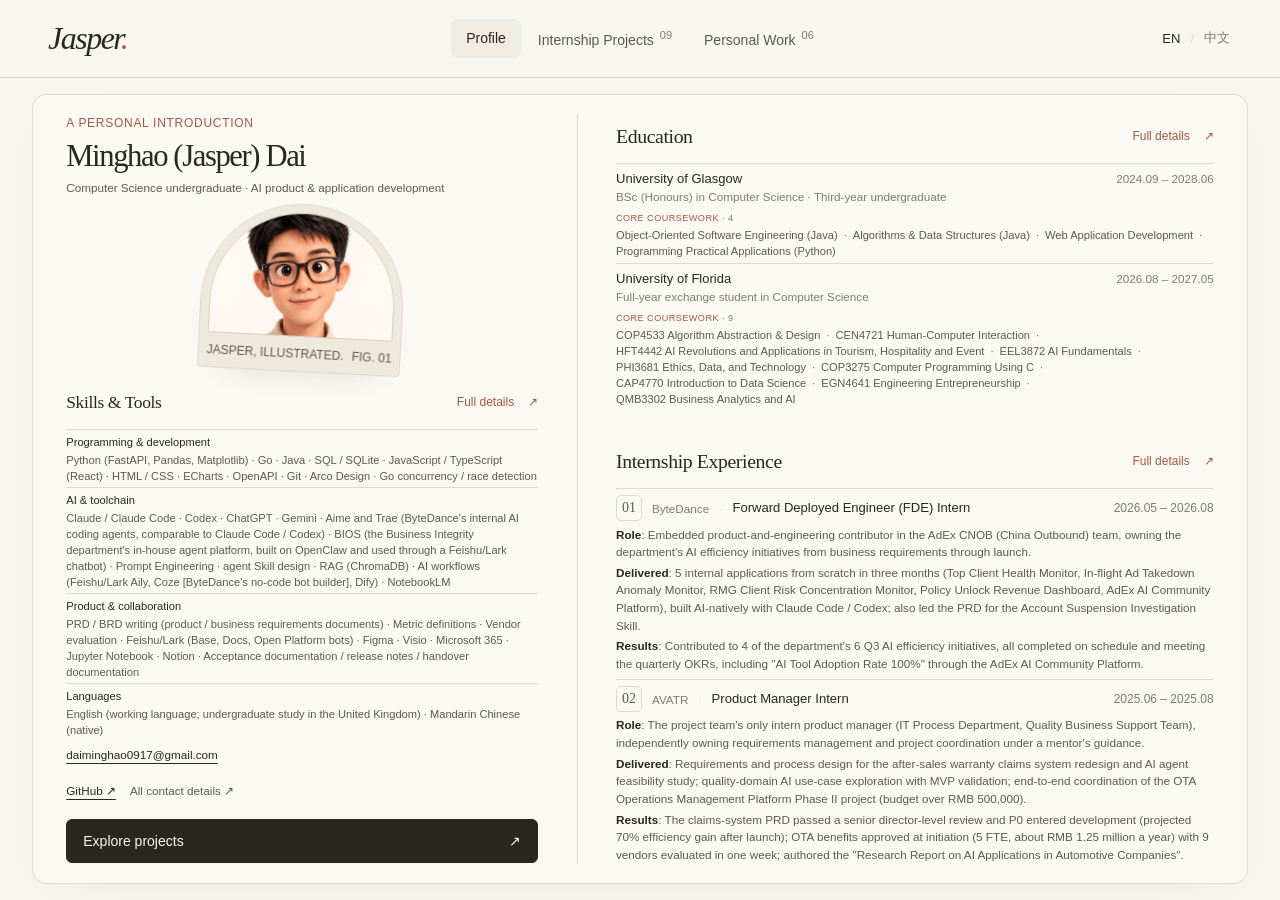
==== resume/index.html @ a8f91931 "Publish bilingual portfolio site at /resume/ and redirect the root to it - resume/: static site buil" ====
<!doctype html>
<html lang="en" data-language="en">
<head>
  <meta charset="utf-8">
  <meta name="viewport" content="width=device-width, initial-scale=1">
  <meta name="description" content="Minghao (Jasper) Dai — Computer Science undergraduate, AI product and application development. Bilingual portfolio with internship projects and personal work.">
  <meta name="color-scheme" content="light">
  <title>Minghao (Jasper) Dai — Portfolio</title>
  <link rel="stylesheet" href="ui-demo/styles.css">
  <link rel="stylesheet" href="ui-demo/profile.css">
  <link rel="stylesheet" href="ui-demo/content.css">
  <script src="ui-demo/content-data.js" defer></script>
  <script src="ui-demo/app.js" defer></script>
</head>
<body data-page="profile" data-assets="assets/">
  <noscript><p class="script-note">Enable JavaScript for navigation and language switching. All résumé text is included below. / 请启用 JavaScript 使用导航和语言切换，简历正文已包含在页面中。</p></noscript>
  <a class="skip-link" href="#main" data-i18n="skip">Skip to content</a>
  <header class="site-header">
    <div class="header-inner">
      <a class="wordmark" href="#profile" aria-label="Portfolio home" data-i18n-aria="home">Jasper<span aria-hidden="true">.</span></a>
      <nav class="page-tabs" role="tablist" aria-label="Portfolio pages" data-i18n-aria="navigation">
        <span class="tab-indicator" aria-hidden="true"></span>
        <button type="button" id="tab-profile" class="page-tab" role="tab" aria-controls="page-profile" aria-selected="true" tabindex="0" data-tab="profile"><span data-i18n="profile">Profile</span></button>
        <button type="button" id="tab-internships" class="page-tab" role="tab" aria-controls="page-internships" aria-selected="false" tabindex="-1" data-tab="internships"><span data-i18n="internships">Internship Projects</span><span class="tab-count">09</span></button>
        <button type="button" id="tab-work" class="page-tab" role="tab" aria-controls="page-work" aria-selected="false" tabindex="-1" data-tab="work"><span data-i18n="work">Personal Work</span><span class="tab-count">06</span></button>
      </nav>
      <div class="language-switch" role="group" aria-label="Language / 语言"><button type="button" data-language="en" aria-pressed="true" lang="en">EN</button><span aria-hidden="true">/</span><button type="button" data-language="zh" aria-pressed="false" lang="zh-CN">中文</button></div>
    </div>
    <div class="reading-progress" aria-hidden="true"><span></span></div>
  </header>
  <main id="main" class="main-shell" tabindex="-1">
    <section class="page-panel" id="page-profile" role="tabpanel" aria-labelledby="tab-profile">
      <div class="profile-card">
        <aside class="profile-identity"><div class="identity-copy"><p class="eyebrow"><span class="" data-content-language="en" lang="en" >A personal introduction</span><span class="" data-content-language="zh" lang="zh-CN" >关于我的一些事</span></p><h1 class="identity-name" data-content-language="en" lang="en" data-source-field="meta.name">Minghao (Jasper) Dai</h1><h1 class="identity-name" data-content-language="zh" lang="zh-CN" data-source-field="meta.name">代明昊</h1><p class="identity-headline" data-content-language="en" lang="en" data-source-field="meta.headline">Computer Science undergraduate · AI product &amp; application development</p><p class="identity-headline" data-content-language="zh" lang="zh-CN" data-source-field="meta.headline">计算机科学本科生 · AI 产品与应用开发</p></div><div class="portrait-composition" aria-label="Jasper portrait"><div class="portrait-mat" data-tilt>
      <div class="portrait-aperture"><img class="portrait-photo" src="assets/portrait/jasper-selected.jpg" width="900" height="1124" alt="Jasper — 3D illustrated portrait with black glasses and a beige shirt" fetchpriority="high"></div>
      <div class="portrait-caption"><span class="" data-content-language="en" lang="en" >Jasper, illustrated.</span><span class="" data-content-language="zh" lang="zh-CN" >Jasper 的另一面。</span><span>FIG. 01</span></div></div></div>
          <section class="resume-section identity-skills" id="skills">
            <div class="section-heading"><div><h2 data-i18n="skills">Skills & Tools</h2></div><button type="button" class="text-link detail-link" data-profile-detail="skills"><span data-i18n="fullDetails">Full details</span> ↗</button></div>
            <div class="skills-grid" id="skills-slots"><div class="skill-category"><h3 class="" data-content-language="en" lang="en" >Programming &amp; development</h3><h3 class="" data-content-language="zh" lang="zh-CN" >编程与开发</h3><p class="skill-excerpt" data-content-language="en" lang="en" >Python (FastAPI, Pandas, Matplotlib) · Go · Java · SQL / SQLite · JavaScript / TypeScript (React) · HTML / CSS · ECharts · OpenAPI · Git · Arco Design · Go concurrency / race detection</p><p class="skill-excerpt" data-content-language="zh" lang="zh-CN" >Python（FastAPI, Pandas, Matplotlib）· Go · Java · SQL / SQLite · JavaScript / TypeScript（React）· HTML / CSS · ECharts · OpenAPI · Git · Arco Design · Go 并发 / race 检测</p></div><div class="skill-category"><h3 class="" data-content-language="en" lang="en" >AI &amp; toolchain</h3><h3 class="" data-content-language="zh" lang="zh-CN" >AI 与工具链</h3><p class="skill-excerpt" data-content-language="en" lang="en" >Claude / Claude Code · Codex · ChatGPT · Gemini · Aime and Trae (ByteDance&#x27;s internal AI coding agents, comparable to Claude Code / Codex) · BIOS (the Business Integrity department&#x27;s in-house agent platform, built on OpenClaw and used through a Feishu/Lark chatbot) · Prompt Engineering · agent Skill design · RAG (ChromaDB) · AI workflows (Feishu/Lark Aily, Coze [ByteDance&#x27;s no-code bot builder], Dify) · NotebookLM</p><p class="skill-excerpt" data-content-language="zh" lang="zh-CN" >Claude / Claude Code · Codex · ChatGPT · Gemini · Aime / Trae（字节内部 AI 编码 Agent，类似 Claude Code / Codex）· BIOS（商业安全部门基于 OpenClaw 自研的 Agent 平台，通过飞书机器人交互）· Prompt Engineering · Agent Skill 设计 · RAG（ChromaDB）· AI 工作流（飞书 Aily / Coze / Dify）· NotebookLM</p></div><div class="skill-category"><h3 class="" data-content-language="en" lang="en" >Product &amp; collaboration</h3><h3 class="" data-content-language="zh" lang="zh-CN" >产品与协作</h3><p class="skill-excerpt" data-content-language="en" lang="en" >PRD / BRD writing (product / business requirements documents) · Metric definitions · Vendor evaluation · Feishu/Lark (Base, Docs, Open Platform bots) · Figma · Visio · Microsoft 365 · Jupyter Notebook · Notion · Acceptance documentation / release notes / handover documentation</p><p class="skill-excerpt" data-content-language="zh" lang="zh-CN" >PRD / BRD 撰写 · 数据口径定义 · 供应商评审 · 飞书（多维表格 / 云文档 / 开放平台 Bot）· Figma · Visio · Microsoft 365 · Jupyter Notebook · Notion · 验收文档 / 发布说明 / 交接文档</p></div><div class="skill-category"><h3 class="" data-content-language="en" lang="en" >Languages</h3><h3 class="" data-content-language="zh" lang="zh-CN" >语言</h3><p class="skill-excerpt" data-content-language="en" lang="en" >English (working language; undergraduate study in the United Kingdom) · Mandarin Chinese (native)</p><p class="skill-excerpt" data-content-language="zh" lang="zh-CN" >英语（工作语言，英国本科在读）· 普通话（母语）</p></div></div>
          </section>
          <div class="identity-details"><div class="contact-links"><a href="mailto:daiminghao0917@gmail.com">daiminghao0917@gmail.com</a><a href="https://github.com/Ddddd917" target="_blank" rel="noopener noreferrer">GitHub ↗</a><button type="button" class="text-link" data-profile-detail="contact"><span class="" data-content-language="en" lang="en" >All contact details ↗</span><span class="" data-content-language="zh" lang="zh-CN" >完整联系方式 ↗</span></button></div><div class="identity-actions"><button type="button" class="button primary" data-go="internships"><span data-i18n="explore">Explore projects</span><span aria-hidden="true">↗</span></button></div></div></aside>
        <div class="profile-records">
      <section class="resume-section" id="education">
        <div class="section-heading"><div><h2 data-i18n="education">Education</h2></div><button type="button" class="text-link detail-link" data-profile-detail="education"><span data-i18n="fullDetails">Full details</span> ↗</button></div>
        <div class="education-grid" id="education-slots"><article class="education-card"><div class="edu-head"><h3 class="slot-title" data-content-language="en" lang="en" data-source-field="sections.0.entries.0.head.0">University of Glasgow</h3><h3 class="slot-title" data-content-language="zh" lang="zh-CN" data-source-field="sections.0.entries.0.head.0">格拉斯哥大学 University of Glasgow</h3><p class="slot-meta" data-content-language="en" lang="en" data-source-field="sections.0.entries.0.head.1">2024.09 – 2028.06</p><p class="slot-meta" data-content-language="zh" lang="zh-CN" data-source-field="sections.0.entries.0.head.1">2024.09 – 2028.06</p></div><p class="slot-subtitle" data-content-language="en" lang="en" data-source-field="sections.0.entries.0.desc.0">BSc (Honours) in Computer Science · Third-year undergraduate</p><p class="slot-subtitle" data-content-language="zh" lang="zh-CN" data-source-field="sections.0.entries.0.desc.0">计算机科学 · 荣誉理学学士（大三在读）</p><p class="course-inline"><span class="course-label"><span class="" data-content-language="en" lang="en" >Core coursework</span><span class="" data-content-language="zh" lang="zh-CN" >主要课程</span><span class="course-count">4</span></span><span class="course" data-content-language="en" lang="en" >Object-Oriented Software Engineering (Java)</span><span class="course" data-content-language="zh" lang="zh-CN" >Object-Oriented Software Engineering (Java)</span><span class="course-sep" aria-hidden="true">·</span><span class="course" data-content-language="en" lang="en" >Algorithms &amp; Data Structures (Java)</span><span class="course" data-content-language="zh" lang="zh-CN" >Algorithms &amp; Data Structures (Java)</span><span class="course-sep" aria-hidden="true">·</span><span class="course" data-content-language="en" lang="en" >Web Application Development</span><span class="course" data-content-language="zh" lang="zh-CN" >Web Application Development</span><span class="course-sep" aria-hidden="true">·</span><span class="course" data-content-language="en" lang="en" >Programming Practical Applications (Python)</span><span class="course" data-content-language="zh" lang="zh-CN" >Programming Practical Applications (Python)</span></p></article><article class="education-card"><div class="edu-head"><h3 class="slot-title" data-content-language="en" lang="en" data-source-field="sections.0.entries.1.head.0">University of Florida</h3><h3 class="slot-title" data-content-language="zh" lang="zh-CN" data-source-field="sections.0.entries.1.head.0">佛罗里达大学 University of Florida</h3><p class="slot-meta" data-content-language="en" lang="en" data-source-field="sections.0.entries.1.head.1">2026.08 – 2027.05</p><p class="slot-meta" data-content-language="zh" lang="zh-CN" data-source-field="sections.0.entries.1.head.1">2026.08 – 2027.05</p></div><p class="slot-subtitle" data-content-language="en" lang="en" data-source-field="sections.0.entries.1.desc.0">Full-year exchange student in Computer Science</p><p class="slot-subtitle" data-content-language="zh" lang="zh-CN" data-source-field="sections.0.entries.1.desc.0">完整学年交换学生（计算机科学）</p><p class="course-inline"><span class="course-label"><span class="" data-content-language="en" lang="en" >Core coursework</span><span class="" data-content-language="zh" lang="zh-CN" >主要课程</span><span class="course-count">9</span></span><span class="course" data-content-language="en" lang="en" >COP4533 Algorithm Abstraction &amp; Design</span><span class="course" data-content-language="zh" lang="zh-CN" >COP4533 Algorithm Abstraction &amp; Design</span><span class="course-sep" aria-hidden="true">·</span><span class="course" data-content-language="en" lang="en" >CEN4721 Human-Computer Interaction</span><span class="course" data-content-language="zh" lang="zh-CN" >CEN4721 Human-Computer Interaction</span><span class="course-sep" aria-hidden="true">·</span><span class="course" data-content-language="en" lang="en" >HFT4442 AI Revolutions and Applications in Tourism, Hospitality and Event</span><span class="course" data-content-language="zh" lang="zh-CN" >HFT4442 AI Revolutions and Applications in Tourism, Hospitality and Event</span><span class="course-sep" aria-hidden="true">·</span><span class="course" data-content-language="en" lang="en" >EEL3872 AI Fundamentals</span><span class="course" data-content-language="zh" lang="zh-CN" >EEL3872 AI Fundamentals</span><span class="course-sep" aria-hidden="true">·</span><span class="course" data-content-language="en" lang="en" >PHI3681 Ethics, Data, and Technology</span><span class="course" data-content-language="zh" lang="zh-CN" >PHI3681 Ethics, Data, and Technology</span><span class="course-sep" aria-hidden="true">·</span><span class="course" data-content-language="en" lang="en" >COP3275 Computer Programming Using C</span><span class="course" data-content-language="zh" lang="zh-CN" >COP3275 Computer Programming Using C</span><span class="course-sep" aria-hidden="true">·</span><span class="course" data-content-language="en" lang="en" >CAP4770 Introduction to Data Science</span><span class="course" data-content-language="zh" lang="zh-CN" >CAP4770 Introduction to Data Science</span><span class="course-sep" aria-hidden="true">·</span><span class="course" data-content-language="en" lang="en" >EGN4641 Engineering Entrepreneurship</span><span class="course" data-content-language="zh" lang="zh-CN" >EGN4641 Engineering Entrepreneurship</span><span class="course-sep" aria-hidden="true">·</span><span class="course" data-content-language="en" lang="en" >QMB3302 Business Analytics and AI</span><span class="course" data-content-language="zh" lang="zh-CN" >QMB3302 Business Analytics and AI</span></p></article></div>
      </section>
      <section class="resume-section" id="experience">
        <div class="section-heading"><div><h2 data-i18n="experience">Internship Experience</h2></div><button type="button" class="text-link detail-link" data-profile-detail="experience"><span data-i18n="fullDetails">Full details</span> ↗</button></div>
        <div class="experience-list" id="experience-slots"><article class="experience-row"><div class="exp-head"><div class="exp-title"><span class="org-mark">01</span><span class="exp-org"><span class="" data-content-language="en" lang="en" >ByteDance</span><span class="" data-content-language="zh" lang="zh-CN" >字节跳动</span></span><h3 class="slot-title" data-content-language="en" lang="en" data-source-field="sections.2.entries.0.title">Forward Deployed Engineer (FDE) Intern</h3><h3 class="slot-title" data-content-language="zh" lang="zh-CN" data-source-field="sections.2.entries.0.title">前线部署工程师（FDE）实习生</h3></div><p class="date-slot" data-content-language="en" lang="en" data-source-field="sections.2.entries.0.head.1">2026.05 – 2026.08</p><p class="date-slot" data-content-language="zh" lang="zh-CN" data-source-field="sections.2.entries.0.head.1">2026.05 – 2026.08</p></div><ul class="brief-list"><li class="" data-content-language="en" lang="en" data-brief-field="entries.0.bullets.0"><strong>Role</strong>: Embedded product-and-engineering contributor in the AdEx CNOB (China Outbound) team, owning the department&#x27;s AI efficiency initiatives from business requirements through launch.</li><li class="" data-content-language="zh" lang="zh-CN" data-brief-field="entries.0.bullets.0"><strong>定位</strong>：驻 AdEx CNOB（中国出海）团队的「最懂业务的产研」，负责部门 AI 提效专项建设，从业务需求到上线全程自己完成。</li><li class="" data-content-language="en" lang="en" data-brief-field="entries.0.bullets.1"><strong>Delivered</strong>: 5 internal applications from scratch in three months (Top Client Health Monitor, In-flight Ad Takedown Anomaly Monitor, RMG Client Risk Concentration Monitor, Policy Unlock Revenue Dashboard, AdEx AI Community Platform), built AI-natively with Claude Code / Codex; also led the PRD for the Account Suspension Investigation Skill.</li><li class="" data-content-language="zh" lang="zh-CN" data-brief-field="entries.0.bullets.1"><strong>交付</strong>：三个月内从 0 到 1 交付 5 个内部应用（超头部客户健康度监控、投中下线异常监控、RMG 客户风险浓度监控、政策解锁收益看板、AdEx AI 社区平台），用 Claude Code / Codex 以 AI Native 方式开发；另主导账户封禁排查 Skill 的产品定义与 PRD。</li><li class="" data-content-language="en" lang="en" data-brief-field="entries.0.bullets.2"><strong>Results</strong>: Contributed to 4 of the department&#x27;s 6 Q3 AI efficiency initiatives, all completed on schedule and meeting the quarterly OKRs, including &quot;AI Tool Adoption Rate 100%&quot; through the AdEx AI Community Platform.</li><li class="" data-content-language="zh" lang="zh-CN" data-brief-field="entries.0.bullets.2"><strong>成果</strong>：参与部门 Q3 六个 AI 提效专项中的 4 个，全部按计划完成并达成季度 OKR；「AI 工具 Adoption Rate 100%」通过 AdEx AI 社区平台达成。</li></ul></article><article class="experience-row"><div class="exp-head"><div class="exp-title"><span class="org-mark">02</span><span class="exp-org"><span class="" data-content-language="en" lang="en" >AVATR</span><span class="" data-content-language="zh" lang="zh-CN" >阿维塔</span></span><h3 class="slot-title" data-content-language="en" lang="en" data-source-field="sections.2.entries.1.title">Product Manager Intern</h3><h3 class="slot-title" data-content-language="zh" lang="zh-CN" data-source-field="sections.2.entries.1.title">产品经理实习生</h3></div><p class="date-slot" data-content-language="en" lang="en" data-source-field="sections.2.entries.1.head.1">2025.06 – 2025.08</p><p class="date-slot" data-content-language="zh" lang="zh-CN" data-source-field="sections.2.entries.1.head.1">2025.06 – 2025.08</p></div><ul class="brief-list"><li class="" data-content-language="en" lang="en" data-brief-field="entries.1.bullets.0"><strong>Role</strong>: The project team&#x27;s only intern product manager (IT Process Department, Quality Business Support Team), independently owning requirements management and project coordination under a mentor&#x27;s guidance.</li><li class="" data-content-language="zh" lang="zh-CN" data-brief-field="entries.1.bullets.0"><strong>定位</strong>：IT 流程部质量业务支持团队、项目组唯一实习生产品经理，在带教老师指导下独立承担需求管理与项目统筹。</li><li class="" data-content-language="en" lang="en" data-brief-field="entries.1.bullets.1"><strong>Delivered</strong>: Requirements and process design for the after-sales warranty claims system redesign and AI agent feasibility study; quality-domain AI use-case exploration with MVP validation; end-to-end coordination of the OTA Operations Management Platform Phase II project (budget over RMB 500,000).</li><li class="" data-content-language="zh" lang="zh-CN" data-brief-field="entries.1.bullets.1"><strong>交付</strong>：主导售后三包索赔系统重构与 AI 智能体预研的需求与流程设计；探索质量域 AI 落地场景并做 MVP 验证；独立统筹预算超 50 万元的 OTA 运营管理平台二期项目。</li><li class="" data-content-language="en" lang="en" data-brief-field="entries.1.bullets.2"><strong>Results</strong>: The claims-system PRD passed a senior director-level review and P0 entered development (projected 70% efficiency gain after launch); OTA benefits approved at initiation (5 FTE, about RMB 1.25 million a year) with 9 vendors evaluated in one week; authored the &quot;Research Report on AI Applications in Automotive Companies&quot;.</li><li class="" data-content-language="zh" lang="zh-CN" data-brief-field="entries.1.bullets.2"><strong>成果</strong>：索赔系统 PRD 通过高级总监级评审、P0 进入开发（上线后预计提升 70% 人效）；OTA 立项收益获批（每年节省 5 人力，约 125 万元），一周内完成 9 家供应商评审；独立完成《车企 AI 应用现状调研报告》。</li></ul></article></div>
      </section>
        </div>
      </div>
    </section>
    <section class="page-panel" id="page-internships" role="tabpanel" aria-labelledby="tab-internships" hidden>
      <div class="page-intro"><div><p class="eyebrow"><span class="index-number">02</span><span class="eyebrow-line" aria-hidden="true"></span><span data-i18n="internshipEyebrow">From context to delivery</span></p><h1 class="page-title" data-content-language="en" lang="en" data-source-field="sections.2.title">Internship Experience</h1><h1 class="page-title" data-content-language="zh" lang="zh-CN" data-source-field="sections.2.title">实习经历</h1></div><button type="button" class="button secondary expand-all" data-scope="internships" aria-expanded="false"><span data-i18n="expandAll">Expand all</span><span aria-hidden="true">+</span></button></div>
      <div id="internship-slots"><section class="project-group"><div class="group-header"><h2 class="" data-content-language="en" lang="en" data-source-field="sections.2.entries.0.head.0">ByteDance</h2><h2 class="" data-content-language="zh" lang="zh-CN" data-source-field="sections.2.entries.0.head.0">字节跳动 ByteDance</h2><span>6 <span class="" data-content-language="en" lang="en" >projects</span><span class="" data-content-language="zh" lang="zh-CN" >个项目</span></span></div><details class="company-context" data-accordion data-scope="company"><summary><span class="" data-content-language="en" lang="en" >Role, responsibilities &amp; overall impact</span><span class="" data-content-language="zh" lang="zh-CN" >实习角色、职责与整体成果</span><span class="expand-glyph" aria-hidden="true"></span></summary><div class="company-context-body accordion-body"><p class="source-meta" data-content-language="en" lang="en" data-source-field="sections.2.entries.0.head.1">2026.05 – 2026.08</p><p class="source-meta" data-content-language="zh" lang="zh-CN" data-source-field="sections.2.entries.0.head.1">2026.05 – 2026.08</p><p class="source-meta" data-content-language="en" lang="en" data-source-field="sections.2.entries.0.head.2">Beijing</p><p class="source-meta" data-content-language="zh" lang="zh-CN" data-source-field="sections.2.entries.0.head.2">北京</p><p class="source-description" data-content-language="en" lang="en" data-source-field="sections.2.entries.0.desc.0">Monetization Product &amp; Technology · Business Integrity department · Advertiser Experience (AdEx) · CNOB (China Outbound) team</p><p class="source-description" data-content-language="zh" lang="zh-CN" data-source-field="sections.2.entries.0.desc.0">商业化产品与技术 · 商业安全（Business Integrity）· 广告主体验（AdEx）· CNOB（中国出海）团队</p><p class="source-role" data-content-language="en" lang="en" data-source-field="sections.2.entries.0.title">Forward Deployed Engineer (FDE) Intern</p><p class="source-role" data-content-language="zh" lang="zh-CN" data-source-field="sections.2.entries.0.title">前线部署工程师（FDE）实习生</p><p class="source-description" data-content-language="en" lang="en" data-source-field="sections.2.entries.0.tagline">An embedded product-and-engineering role delivering internal AI applications end to end through AI-native development</p><p class="source-description" data-content-language="zh" lang="zh-CN" data-source-field="sections.2.entries.0.tagline">驻业务团队的产品 + 研发角色，以 AI Native 方式端到端交付内部 AI 应用</p><ul class="source-list"><li class="" data-content-language="en" lang="en" data-source-field="sections.2.entries.0.bullets.0"><strong>Context &amp; role</strong>: The AdEx CNOB team helps Chinese advertisers operating internationally resolve ad review, appeal, policy, and account compliance issues. AI requests had to queue through a BRD → review → product-and-engineering scheduling → development process, with engineering capacity as the bottleneck. Served as the team&#x27;s product-and-engineering contributor with deep knowledge of AdEx operations, owning the department&#x27;s AI efficiency initiatives end to end, from business requirements through launch.</li><li class="" data-content-language="zh" lang="zh-CN" data-source-field="sections.2.entries.0.bullets.0"><strong>背景与定位</strong>：AdEx CNOB 团队帮助中国出海广告主解决广告审核、申诉、政策与账户合规问题。团队的 AI 需求需经「BRD → 评审 → 产研排期 → 开发」链路排队，产研资源是瓶颈；因此以「最懂 AdEx 业务的产研」为定位，负责部门 AI 提效专项建设，从业务需求到上线全部自己完成。</li><li class="" data-content-language="en" lang="en" data-source-field="sections.2.entries.0.bullets.1"><strong>Responsibilities</strong>: Delivered 5 internal applications from scratch within three months—the Top Client Health Monitor, In-flight Ad Takedown Anomaly Monitor, RMG Client Risk Concentration Monitor, Policy Unlock Revenue Dashboard, and AdEx AI Community Platform—and deployed them on the company&#x27;s internal AI application hosting platform. Also led product definition and the PRD for 1 additional project, the Account Suspension Investigation Skill (a packaged agent workflow on BIOS for investigating mistaken account suspensions). Used an AI-native development approach: owned requirements gathering, metric definitions, architecture design, code review, and technical acceptance; used Claude Code / Codex for implementation; and ran business acceptance testing and weekly progress reporting.</li><li class="" data-content-language="zh" lang="zh-CN" data-source-field="sections.2.entries.0.bullets.1"><strong>工作内容</strong>：三个月内从 0 到 1 交付 5 个内部应用（超头部客户健康度监控、投中下线异常监控、RMG 客户风险浓度监控、政策解锁收益看板、AdEx AI 社区平台）并部署到公司内部 AI 应用托管平台；另主导 1 个项目的产品定义与 PRD（账户封禁排查 Agent Skill）。采用 AI Native 开发：负责需求收集、数据口径定义、架构设计、代码评审与验收，用 Claude Code / Codex 完成开发，并承担业务验收与周会汇报。</li><li class="" data-content-language="en" lang="en" data-source-field="sections.2.entries.0.bullets.2"><strong>Results</strong>: AdEx had 6 AI efficiency initiatives in Q3: top-client monitoring, policy unlocking, mistaken account suspensions, erroneous ad-creative enforcement, TAP, and animated-comic risk control. Contributed to 4 of them: top-client monitoring, policy unlocking, mistaken account suspensions, and animated-comic risk control. All initiatives were completed on schedule within the quarter and met the quarterly OKRs; the AdEx AI Community Platform supported achievement of the “AI Tool Adoption Rate 100%” target.</li><li class="" data-content-language="zh" lang="zh-CN" data-source-field="sections.2.entries.0.bullets.2"><strong>成果</strong>：AdEx 部门 Q3 共设 6 个 AI 提效专项（超头客监控、政策解锁、账户误封禁、广告素材误伤、TAP、漫剧风险控制），参与其中 4 个（超头客、政策解锁、账户误封禁、漫剧风险控制）；季度内所有专项按计划完成并达成季度 OKR，其中「AI 工具 Adoption Rate 100%」目标通过 AdEx AI 社区平台达成。</li></ul></div></details><details class="project-accordion" data-accordion data-scope="internships" id="project-1"><summary class="project-summary"><span class="project-number">01</span><div><h3 class="" data-content-language="en" lang="en" data-source-field="sections.2.entries.0.blocks.0.head.0">Top Client Health Monitor · Dashboard &amp; Web Workbench</h3><h3 class="" data-content-language="zh" lang="zh-CN" data-source-field="sections.2.entries.0.blocks.0.head.0">超头部客户健康度监控 · 数据看板 + Web 工作台</h3><p class="project-role" data-content-language="en" lang="en" data-source-field="sections.2.entries.0.blocks.0.head.1">Product Manager &amp; Developer</p><p class="project-role" data-content-language="zh" lang="zh-CN" data-source-field="sections.2.entries.0.blocks.0.head.1">产品经理 &amp; 开发</p><p class="source-summary" data-content-language="en" lang="en" data-source-field="sections.2.entries.0.blocks.0.summary.0">Built health monitoring for CNOB&#x27;s 39 top outbound advertisers, evolving from V1.0 “BI-tool alerts + automated daily reports” into a standalone V2.0 application with a client-group owner workbench. After two iterations and multiple refinements, it served 11 AdEx CNOB client-group owners, ran stably for 70+ consecutive days through the end of the internship, identified 3,000+ anomaly records, and was showcased within the department as an outstanding AI efficiency case.</p><p class="source-summary" data-content-language="zh" lang="zh-CN" data-source-field="sections.2.entries.0.blocks.0.summary.0">为 CNOB 39 家头部出海广告主建立健康度监控：从「BI 告警 + 自动日报」的 V1.0 到带集团 owner 工作台的独立应用 V2.0，经两次迭代与多次优化，被 AdEx CNOB 11 位集团 owner 使用，离职前连续稳定运行 70+ 天，识别 3,000+ 条异常记录，被作为 AI 提效优秀案例在部门内展示。</p></div><span class="expand-glyph" aria-hidden="true"></span></summary><div class="accordion-body"><div class="accordion-inner"><div class="case-layout"><div class="case-copy"><ul class="source-list"><li class="" data-content-language="en" lang="en" data-source-field="sections.2.entries.0.blocks.0.bullets.0"><strong>Project background</strong>: The health of CNOB&#x27;s 39 top outbound advertisers was measured through six metric groups, including approval rate, erroneous content rejection, erroneous account enforcement, review turnaround time, and in-flight ad takedowns. The metrics were scattered across business-intelligence (BI) dashboards; anomalies relied on manual observation, with no alerts or follow-through process. Group owners often learned about problems only after a client complaint. The goal was to detect anomalies promptly so owners could intervene proactively.</li><li class="" data-content-language="zh" lang="zh-CN" data-source-field="sections.2.entries.0.blocks.0.bullets.0"><strong>项目背景</strong>：CNOB 39 家头部出海广告主的健康度由审核通过率、内容误拒、账户误处罚、审核时长、投中下线等六组指标构成，此前散落在 BI 看板里，异常靠人盯，没有告警、也没有处理闭环，集团 owner 往往在客户投诉后才知道出了问题。目标是让 owner 第一时间发现异常并主动介入。</li><li class="" data-content-language="en" lang="en" data-source-field="sections.2.entries.0.blocks.0.bullets.1"><strong>V1.0 (BI alerts + automated daily reports)</strong>: Maintained a client-information and threshold mapping table and used the BI tool&#x27;s built-in anomaly notifications for threshold-based alerts. An Agent scheduled task also read the internal BI platform daily using the threshold table, wrote over-threshold records to an anomaly log, and generated a static HTML daily report with a health dashboard showing the latest daily values, historical data, and trends. The limitations were that alerts and reports used separately maintained data, and the report was view-only. Also wrote a monitoring setup guide and a shared threshold worksheet for team reuse.</li><li class="" data-content-language="zh" lang="zh-CN" data-source-field="sections.2.entries.0.blocks.0.bullets.1"><strong>V1.0（BI 告警 + 自动日报）</strong>：维护一张客户信息与阈值匹配表，用 BI 工具内置的异常推送实现阈值告警；同时用 Agent 定时任务每日按阈值表读取内部 BI 平台数据，超阈值即写入异常记录底表，并据此生成静态 HTML 日报，内置「健康度驾驶舱」，可看当日最新值、历史数据与变化趋势。局限是告警与日报的数据分开维护，日报只能看、不能操作。另编写监控搭建指南与阈值协作表供团队复用。</li><li class="" data-content-language="en" lang="en" data-source-field="sections.2.entries.0.blocks.0.bullets.2"><strong>V2.0 (from dashboard to workbench)</strong>: About a month after launch, new problems emerged: client-side violations distorted overall health data, manual exclusions left no record of the work, and groups needed to update Account IDs and thresholds. Expanded the solution into a standalone application with alerts and reports driven by one anomaly log. Retained the dashboard and added an owner workbench for tagging anomalies in each owner&#x27;s groups: client-side issue; erroneous model enforcement requiring coordination with the model team; or an unsuitable threshold, such as high ad volume triggering a rejection-count threshold while the rejection rate remained normal. Owners could also submit threshold and account changes in the platform, effective as soon as an administrator approved them in Feishu.</li><li class="" data-content-language="zh" lang="zh-CN" data-source-field="sections.2.entries.0.blocks.0.bullets.2"><strong>V2.0（从看板到工作台）</strong>：上线约一个月后发现新的问题：客户自身违规导致的健康度下降会干扰整体数据，人工剔除又留不下工作痕迹；各集团的 Account ID 与阈值也有变更需求。于是增补开发为独立应用，告警与日报统一由同一异常记录底表驱动：保留驾驶舱，新增集团 owner 工作台，对自己负责集团的异常记录打标（客户自身问题 / 模型误伤，需联动模型团队 / 阈值设置不合理，如投放量大导致拒审量超阈但拒审率正常），并可在平台提交阈值与账户变更申请，管理员在飞书点击同意即生效。</li><li class="" data-content-language="en" lang="en" data-source-field="sections.2.entries.0.blocks.0.bullets.3"><strong>Engineering &amp; architecture</strong>: V1.0 was not a standalone application: apart from a single table-scanning script, everything was assembled from existing platform capabilities—Feishu tables for thresholds and client information, the BI tool&#x27;s built-in notifications for Feishu alerts, and a scheduled task on the internal agent platform that ran the script, fetched data, wrote anomaly records to the log, and generated the static HTML daily report.<br>V2.0 became a standalone full-stack application implemented entirely through Vibe Coding: a Python FastAPI backend with 5,000+ lines of business logic, a React frontend, and SQLite. A data-access library with no external dependencies called the BI query API directly, replacing the assistant-layer scheduled task. The initial deployment used one hosted instance; data compliance requirements led to a multi-instance architecture with centralized data, in which only the administrator instance performed scans and notifications while other instances shared anomaly records. Daily scheduled scans took approximately 75–90 minutes. The application served 11 AdEx CNOB client-group owners. Approval-rate calculations were compared value by value against a 1,249-row ground-truth dataset, with zero differences.</li><li class="" data-content-language="zh" lang="zh-CN" data-source-field="sections.2.entries.0.blocks.0.bullets.3"><strong>工程与架构</strong>：V1.0 未做应用，只写了一段扫表代码，其余全部用平台现成能力拼装：飞书表格维护阈值和客户信息，BI 工具内置异常推送做飞书告警，Agent 助理层定时任务运行扫表脚本取数、将异常记录写入数据底表并生成静态 HTML 日报。<br>V2.0 升级为独立全栈应用，全程 Vibe Coding 实现：Python FastAPI 后端（5,000+ 行业务逻辑）+ React 前端 + SQLite，无外部依赖的取数库直接调用 BI 平台查询接口，取代助理层定时任务；初版为托管平台单实例，因数据合规要求改为数据中心化的多实例，扫表与推送只在管理员实例运行，其他实例仅共享异常记录数据；每日定时扫描约 75–90 分钟，AdEx CNOB 11 位客户集团 owner 使用；审核通过率口径与 1,249 行真值集逐值对拍，零差异。</li><li class="" data-content-language="en" lang="en" data-source-field="sections.2.entries.0.blocks.0.bullets.4"><strong>Results</strong>: The two versions ran stably for 70+ days, with parallel-run validation during the transition. Backfilling all top-client data from the start of 2026 identified 3,000+ anomaly records, with 1,000+ additional records identified since launch. Group owners learned about client issues promptly and proactively coordinated with clients and sales to resolve them, substantially improving the advertising experience for top advertisers. Although scoped to CNOB clients, the project was showcased within the Business Integrity department as an outstanding AI efficiency case, shared as a best-practice example by the internal AI application hosting platform&#x27;s development team, and used as a reference for the Global AdEx team.</li><li class="" data-content-language="zh" lang="zh-CN" data-source-field="sections.2.entries.0.blocks.0.bullets.4"><strong>成果</strong>：两个版本稳定运行 70+ 天，版本切换期间双跑验证；上线后回溯 2026 年以来全部头部客户数据，识别 3,000+ 条异常记录，上线以来新增识别 1,000+ 条；集团 owner 第一时间获知客户问题并主动介入，协同客户与销售解决，显著改善头部广告主的投放体验。项目虽以 CNOB 客户为范围，但被作为 AI 提效优秀案例在商业安全部门内部展示，被内部 AI 应用托管平台的开发团队作为优秀实践案例分享，并作为范本供 Global AdEx 团队参考借鉴。</li></ul></div><aside class="case-aside"><p class="slot-meta"><span class="" data-content-language="en" lang="en" >TOOLS &amp; APPROACH</span><span class="" data-content-language="zh" lang="zh-CN" >工具与方法</span></p><p class="source-stack" data-content-language="en" lang="en" data-source-field="sections.2.entries.0.blocks.0.head.2">Python FastAPI · React · SQLite · Feishu (Lark) bot · Internal business-intelligence (BI) platform query API</p><p class="source-stack" data-content-language="zh" lang="zh-CN" data-source-field="sections.2.entries.0.blocks.0.head.2">Python FastAPI · React · SQLite · 飞书机器人 · 内部 BI（商业智能）平台查询接口</p></aside></div></div></div></details><details class="project-accordion" data-accordion data-scope="internships" id="project-2"><summary class="project-summary"><span class="project-number">02</span><div><h3 class="" data-content-language="en" lang="en" data-source-field="sections.2.entries.0.blocks.1.head.0">In-flight Ad Takedown Anomaly Monitor</h3><h3 class="" data-content-language="zh" lang="zh-CN" data-source-field="sections.2.entries.0.blocks.1.head.0">投中下线异常监控系统</h3><p class="project-role" data-content-language="en" lang="en" data-source-field="sections.2.entries.0.blocks.1.head.1">Product Manager &amp; Developer</p><p class="project-role" data-content-language="zh" lang="zh-CN" data-source-field="sections.2.entries.0.blocks.1.head.1">产品经理 &amp; 开发</p><p class="source-summary" data-content-language="en" lang="en" data-source-field="sections.2.entries.0.blocks.1.summary.0">Built real-time in-flight ad takedown alerts for 831 clients / 2,548 accounts. Initiated urgently in late July after an ad-delivery issue with a client in one industry, the platform went live in two days by reusing the Top Client Health Monitor&#x27;s probe logic. A 5-minute probe cadence supported timely detection, while a modular configuration across three dimensions let group owners manage thresholds and recipients on their own. By the end of the internship, it had run stably for 30 days, sent approximately 20 alerts daily, covered 11 sub-industries, and was highly commended by the department head.</p><p class="source-summary" data-content-language="zh" lang="zh-CN" data-source-field="sections.2.entries.0.blocks.1.summary.0">为 831 个客户 / 2,548 个账户建立广告投中下线的实时告警：7 月底因某行业客户的投放问题紧急立项，复用超头部客户健康度监控的探针逻辑两天内上线，5 分钟探针保证时效，三维度模块化配置让集团 owner 自主管理阈值与接收人；离职前稳定运行 30 天，每日推送约 20 条告警，覆盖 11 个子行业，获部门 leader 高度认可。</p></div><span class="expand-glyph" aria-hidden="true"></span></summary><div class="accordion-body"><div class="accordion-inner"><div class="case-layout"><div class="case-copy"><ul class="source-list"><li class="" data-content-language="en" lang="en" data-source-field="sections.2.entries.0.blocks.1.bullets.0"><strong>Project background</strong>: A high-priority client issue in a particular industry in late July highlighted the poor experience caused by ads being taken down during active delivery. The business needed real-time alerts. Reused the Top Client Health Monitor&#x27;s probe-and-scan logic to build and launch the platform in two days. To meet timeliness requirements, increased probe frequency from every 30 minutes to every 5 minutes. Coverage included 831 clients / 2,548 accounts.</li><li class="" data-content-language="zh" lang="zh-CN" data-source-field="sections.2.entries.0.blocks.1.bullets.0"><strong>项目背景</strong>：7 月底某行业客户出现高关注度的投放问题，广告投中下线造成很差的客户体验，业务方需要对下线情况做到实时告警。复用超头部客户健康度监控的探针扫表逻辑，两天内完成平台建设并上线；因为要求时效性，探针频率从 30 分钟提高到 5 分钟。覆盖 831 个客户 / 2,548 个账户。</li><li class="" data-content-language="en" lang="en" data-source-field="sections.2.entries.0.blocks.1.bullets.1"><strong>Product design (three-dimensional modular configuration + bulk import)</strong>: Organized configuration around client groups, monitoring groups, and recipients. Each client group contained Account IDs with individual takedown-rate / takedown-count thresholds and AND / OR relationships. Monitoring groups mapped to notification recipients and typically represented a sub-industry—such as social apps, utility apps, consumer-electronics (3C) e-commerce, web e-commerce, or beauty e-commerce—under a group owner. Recipient records contained names and Feishu email addresses. Monitoring groups connected client groups with recipients, allowing flexible combinations. Owners could edit thresholds and their logical relationships; always-true rules were rejected on entry. The platform did not integrate an LLM. To reduce data-entry effort, it provided a standard CSV workflow: download a template → reformat client information to match → upload. Code automatically deduplicated and validated records, updated changed thresholds, added new Account IDs, and also supported full replacement.</li><li class="" data-content-language="zh" lang="zh-CN" data-source-field="sections.2.entries.0.blocks.1.bullets.1"><strong>产品设计（三维度模块化配置 + 批量导入）</strong>：配置中心按三个维度组织：客户集团（下挂若干 Account ID，每个 Account ID 有各自的下线率 / 下线量阈值及 AND / OR 关系）、监控组（对应若干通知接收人，通常一个监控组即一个子行业，如社交应用、工具应用、3C 电商、Web 电商、美妆电商，各由一位集团 owner 负责）、接收人（姓名 + 飞书邮箱）。监控组把客户集团与接收人拼接起来，任意客户集团可通过监控组与任意接收人自由组合；集团 owner 可自行设置阈值与阈值关系，恒真规则写入即拒。平台未接入大模型能力，为降低录入成本提供标准 CSV 模板：下载模板 → 按模板格式转写客户信息表 → 上传，代码自动去重与校验，阈值有变则更新、新 Account ID 则新增，另提供全量覆盖模式。</li><li class="" data-content-language="en" lang="en" data-source-field="sections.2.entries.0.blocks.1.bullets.2"><strong>Engineering &amp; architecture</strong>: Two 5-minute probes read the BI platform. A stability gate required two matching observations of the same data version at least 5 minutes apart before triggering a scan. A persistent Outbox stored alerts and per-recipient delivery records, then aggregated notifications into Feishu interactive cards by monitoring group. The notifier failed closed. Built with a Go service, a React / TypeScript frontend, and a Python data-access bridge, with code generated from a single OpenAPI contract and concurrent paths checked using race detection.</li><li class="" data-content-language="zh" lang="zh-CN" data-source-field="sections.2.entries.0.blocks.1.bullets.2"><strong>工程与架构</strong>：两个 5 分钟探针读取 BI 平台，稳定性门禁要求同一数据版本间隔 ≥5 分钟两次观测一致才触发扫描；告警经持久化 Outbox（告警 + 逐接收人投递记录）聚合为按监控组的飞书交互卡片，通知器 fail-closed。Go 服务 + React / TypeScript 前端 + Python 取数桥接，单一 OpenAPI 契约生成代码，并发路径经 race 检测。</li><li class="" data-content-language="en" lang="en" data-source-field="sections.2.entries.0.blocks.1.bullets.3"><strong>Results</strong>: Ran stably for 30 days from launch through the end of the internship, delivering approximately 20 alerts per day across 11 sub-industries. Fully met the project requirements and was highly commended by the department head.</li><li class="" data-content-language="zh" lang="zh-CN" data-source-field="sections.2.entries.0.blocks.1.bullets.3"><strong>成果</strong>：上线后至离职前稳定运行 30 天，每日成功推送约 20 条告警，覆盖 11 个子行业；完整满足项目需求，获部门 leader 高度认可。</li></ul></div><aside class="case-aside"><p class="slot-meta"><span class="" data-content-language="en" lang="en" >TOOLS &amp; APPROACH</span><span class="" data-content-language="zh" lang="zh-CN" >工具与方法</span></p><p class="source-stack" data-content-language="en" lang="en" data-source-field="sections.2.entries.0.blocks.1.head.2">Go · React / TypeScript · Python data-access bridge · OpenAPI code generation · 5-minute probes · Outbox</p><p class="source-stack" data-content-language="zh" lang="zh-CN" data-source-field="sections.2.entries.0.blocks.1.head.2">Go · React / TypeScript · Python 取数桥接 · OpenAPI 代码生成 · 5 分钟探针 · Outbox</p></aside></div></div></div></details><details class="project-accordion" data-accordion data-scope="internships" id="project-3"><summary class="project-summary"><span class="project-number">03</span><div><h3 class="" data-content-language="en" lang="en" data-source-field="sections.2.entries.0.blocks.2.head.0">RMG Client Risk Concentration Monitor</h3><h3 class="" data-content-language="zh" lang="zh-CN" data-source-field="sections.2.entries.0.blocks.2.head.0">RMG 客户风险浓度监控</h3><p class="project-role" data-content-language="en" lang="en" data-source-field="sections.2.entries.0.blocks.2.head.1">Product Manager &amp; Developer</p><p class="project-role" data-content-language="zh" lang="zh-CN" data-source-field="sections.2.entries.0.blocks.2.head.1">产品经理 &amp; 开发</p><p class="source-summary" data-content-language="en" lang="en" data-source-field="sections.2.entries.0.blocks.2.summary.0">Addressed accounts being suspended again for real-money gambling (RMG) after being allowlisted: matched the allowlist against suspension records account by account, calculated risk concentration across 35 groups by industry, and generated bilingual HTML daily reports that client-group owners could approve and send to sales in one click. An additional request outside the Q3 OKRs; delivered for business testing with positive feedback before the internship ended, after which a successor completed the formal launch.</p><p class="source-summary" data-content-language="zh" lang="zh-CN" data-source-field="sections.2.entries.0.blocks.2.summary.0">针对「加白后仍被当作真金赌博（RMG）再次封户」的问题，把白名单与封户名单逐一 mapping，按 35 个组、分行业计算风险浓度并生成双语 HTML 日报，集团 owner 确认后一键发送给销售；属 Q3 OKR 之外的增量需求，离职时已交付业务测试、反馈良好，随后由继任同学完成正式上线。</p></div><span class="expand-glyph" aria-hidden="true"></span></summary><div class="accordion-body"><div class="accordion-inner"><div class="case-layout"><div class="case-copy"><ul class="source-list"><li class="" data-content-language="en" lang="en" data-source-field="sections.2.entries.0.blocks.2.bullets.0"><strong>Project background</strong>: Some advertiser accounts had been incorrectly suspended for RMG (Real Money Gambling), manually investigated, and allowlisted, only to be suspended again for RMG-related reasons. This created a poor client experience. At an RMG governance coordination meeting, the business requested account-by-account matching of allowlists and suspension records to show the concentration of “still suspended after allowlisting” by industry, enabling sales to intervene promptly.</li><li class="" data-content-language="zh" lang="zh-CN" data-source-field="sections.2.entries.0.blocks.2.bullets.0"><strong>项目背景</strong>：部分广告主账户曾被当作真金赌博（RMG，Real Money Gambling）误封，人工排查后加入白名单，但加白后仍因 RMG 原因被再次封户，造成很差的客户体验。业务方在 RMG 治理协作会议上提出需求：把白名单与封户名单逐一 mapping，按行业给出「加白后仍被封户」的浓度，让销售侧及时介入。</li><li class="" data-content-language="en" lang="en" data-source-field="sections.2.entries.0.blocks.2.bullets.1"><strong>Metric definition &amp; calculation</strong>: Concentration = number of accounts appearing in both the suspension list and the allowlist / number of allowlisted accounts; the ideal value is 0. Worked with the business to align the numerator, denominator, and enforcement-type definitions. Aggregated through four levels—advertiser → account → salesperson → sales group—and divided the client list into 35 groups, with industry-level presentation.</li><li class="" data-content-language="zh" lang="zh-CN" data-source-field="sections.2.entries.0.blocks.2.bullets.1"><strong>口径与计算</strong>：浓度 = 同时出现在封户名单与白名单中的账户数 / 白名单账户数，理想值为 0；分母、分子与处罚类型口径与业务方共同校准，按「广告主 → 账户 → 销售 → 销售组」四级聚合，按客户名单分成 35 个组、按行业拆分呈现。</li><li class="" data-content-language="en" lang="en" data-source-field="sections.2.entries.0.blocks.2.bullets.2"><strong>Reporting &amp; distribution</strong>: Designed bilingual HTML reports for sales using a fixed, engineered template, replacing only the daily data while keeping the format consistent. Generated reports were first sent to group owners, who confirmed in the workbench whether they could be shared onward, then sent them to sales in one click using Feishu email addresses. Used the internal Agent&#x27;s static HTML hosting capability to generate directly accessible links without file downloads. Links followed a standardized “industry–group–date” naming scheme, for example <code>xx行业--xx组--2026.8.23.html</code>.</li><li class="" data-content-language="zh" lang="zh-CN" data-source-field="sections.2.entries.0.blocks.2.bullets.2"><strong>日报与分发流程</strong>：日报面向销售，是双语 HTML，用标准化模板做了工程固化，每天只替换当日数据、格式保持一致。分发流程：日报生成后先推送集团 owner，owner 在工作台确认可否对外透传，确认后在平台上按销售的飞书邮箱一键发送；利用内部 Agent 托管静态 HTML 的能力生成可直接打开的链接（无需下载文件），链接按「行业–组–日期」标准化命名，如 <code>xx行业--xx组--2026.8.23.html</code>。</li><li class="" data-content-language="en" lang="en" data-source-field="sections.2.entries.0.blocks.2.bullets.3"><strong>Engineering &amp; architecture</strong>: Used a Go backend and Python data-access bridge, reusing the Top Client Health Monitor&#x27;s data-access library, with direct delivery through a custom Feishu bot. Identified and fixed several data pitfalls during testing: aggregation keys had to use (salesperson, account) rather than account alone, which had misattributed 137 rows; report dates had to use the data partition date (T-2) rather than file modification time; dataset availability had to be verified with real queries rather than metadata; and cross-dimension queries on the internal BI platform could collapse rows non-monotonically, requiring empirical tests for every field combination.</li><li class="" data-content-language="zh" lang="zh-CN" data-source-field="sections.2.entries.0.blocks.2.bullets.3"><strong>工程与架构</strong>：Go 后端 + Python 取数桥接（复用超头部客户健康度监控的取数库），自建飞书机器人直接推送；测试中发现并修复多处数据陷阱：聚合键必须取（销售, 账户）而非仅账户（单键聚合错归 137 行）、报告日期必须取数据分区日期（T-2）而非文件修改时间、数据集可用性必须以真实查询而非元数据确认、BI 平台跨维度查询会非单调地折叠行数，因此对每种字段组合做了实证测试。</li><li class="" data-content-language="en" lang="en" data-source-field="sections.2.entries.0.blocks.2.bullets.4"><strong>Delivery status</strong>: Scoped as an additional business request outside the Q3 OKRs. Delivered to business users for testing before the internship ended, with positive feedback; a successor then completed the formal launch, and the monitor is now live.</li><li class="" data-content-language="zh" lang="zh-CN" data-source-field="sections.2.entries.0.blocks.2.bullets.4"><strong>交付状态</strong>：本项目不在 Q3 OKR 范围内，属业务方提出的增量需求；离职时已交付业务方测试，测试反馈良好，离职后由继任同学完成正式上线，现已上线。</li></ul></div><aside class="case-aside"><p class="slot-meta"><span class="" data-content-language="en" lang="en" >TOOLS &amp; APPROACH</span><span class="" data-content-language="zh" lang="zh-CN" >工具与方法</span></p><p class="source-stack" data-content-language="en" lang="en" data-source-field="sections.2.entries.0.blocks.2.head.2">Go · Python data-access bridge · Bilingual HTML daily reports · Feishu bot</p><p class="source-stack" data-content-language="zh" lang="zh-CN" data-source-field="sections.2.entries.0.blocks.2.head.2">Go · Python 取数桥接 · 双语 HTML 日报 · 飞书机器人</p></aside></div></div></div></details><details class="project-accordion" data-accordion data-scope="internships" id="project-4"><summary class="project-summary"><span class="project-number">04</span><div><h3 class="" data-content-language="en" lang="en" data-source-field="sections.2.entries.0.blocks.3.head.0">Policy Unlock Revenue Dashboard</h3><h3 class="" data-content-language="zh" lang="zh-CN" data-source-field="sections.2.entries.0.blocks.3.head.0">政策解锁收益看板</h3><p class="project-role" data-content-language="en" lang="en" data-source-field="sections.2.entries.0.blocks.3.head.1">Product Manager &amp; Developer</p><p class="project-role" data-content-language="zh" lang="zh-CN" data-source-field="sections.2.entries.0.blocks.3.head.1">产品经理 &amp; 开发</p><p class="source-summary" data-content-language="en" lang="en" data-source-field="sections.2.entries.0.blocks.3.summary.0">Consolidated policy-unlock revenue scattered across 15 internal business-intelligence (BI) dashboards into heatmaps by geography, placement, and industry. Daily automatic updates, custom date ranges, and editable policy names replaced 2–3 hours of weekly manual data collection. Two manual business-side checks found an exact data match. The dashboard ran stably for 50 days and met the Q3 OKR.</p><p class="source-summary" data-content-language="zh" lang="zh-CN" data-source-field="sections.2.entries.0.blocks.3.summary.0">把分散在 15 个 BI 看板里的政策解锁收益整合成按地区、版位、行业三维度的热力图看板，每日自动更新并支持自选日期与政策命名，替代每周 2–3 小时的手动拉数；业务两次手动核对数据完全一致，稳定运行 50 天，达成 Q3 OKR。</p></div><span class="expand-glyph" aria-hidden="true"></span></summary><div class="accordion-body"><div class="accordion-inner"><div class="case-layout"><div class="case-copy"><ul class="source-list"><li class="" data-content-language="en" lang="en" data-source-field="sections.2.entries.0.blocks.3.bullets.0"><strong>Project background</strong>: AdEx helps CNOB advertisers unlock advertising policies to generate additional revenue and needs to track that revenue over time. The data was scattered across 15 BI dashboards and had to be tracked separately by geography, placement (TikTok&#x27;s main app / Pangle, ByteDance&#x27;s third-party ad network), and industry. Previously, manually collecting and consolidating it took 2–3 hours per week.</li><li class="" data-content-language="zh" lang="zh-CN" data-source-field="sections.2.entries.0.blocks.3.bullets.0"><strong>项目背景</strong>：AdEx 帮助 CNOB 广告主解锁投放政策以获得更多广告收益，需要持续追踪政策解锁带来的收益。相关数据分散在 15 个 BI 看板中，且要按地区、版位（TikTok 主站 / Pangle 广告联盟）、行业三个维度分别追踪，原来每周需花 2–3 小时从不同看板手动拉数汇总。</li><li class="" data-content-language="en" lang="en" data-source-field="sections.2.entries.0.blocks.3.bullets.1"><strong>Product design</strong>: Integrated data from the 15 dashboards through APIs and created one heatmap for each dimension, with dimension values on the horizontal axis, policies on the vertical axis, and policy-unlock revenue in each cell—for example, CNOB revenue attributable to unlocking a particular policy. Supported custom date ranges. Because revenue tracking began on different dates for different policies, added a homepage Gantt chart showing each tracking start date. Source data contained policy codes but no names, so users could edit policy names and manage tags, with notifications for new tags.</li><li class="" data-content-language="zh" lang="zh-CN" data-source-field="sections.2.entries.0.blocks.3.bullets.1"><strong>产品设计</strong>：通过 API 把 15 个看板的数据整合到一起，每个维度一张热力图（横轴为该维度的取值，纵轴为政策，格子即该政策解锁带来的收益，如「CNOB 因解锁 xx 政策产生的收益」），支持自选日期范围；因各政策的收益追踪起始日不同，首页提供甘特图直观展示每个政策的追踪起始日；看板数据里只有政策代号没有名称，应用内支持自编辑政策名称，并提供标签管理与新标签提醒。</li><li class="" data-content-language="en" lang="en" data-source-field="sections.2.entries.0.blocks.3.bullets.2"><strong>Engineering &amp; architecture</strong>: Migrated from a static page to a hosted application with a Python backend, build-free single-page frontend, and SQLite. Imported 13,708 historical rows and established a daily ingestion pipeline. An application-level scheduled job fetched updated data through APIs each day without probe-based scanning. Migration to the hosting platform was complete before the internship ended. Wrote the P0 PRD, migration design, business acceptance documentation, release notes, and acceptance meeting minutes.</li><li class="" data-content-language="zh" lang="zh-CN" data-source-field="sections.2.entries.0.blocks.3.bullets.2"><strong>工程与架构</strong>：从静态页面迁移为托管应用（Python 后端 + 免构建单页前端 + SQLite），导入 13,708 行历史数据并建立每日入库管线；数据由应用内定时任务每日经 API 拉取更新，不做扫表，离职前已完整迁移到托管平台。撰写 P0 PRD、迁移设计、业务验收文档、发布说明与验收会议纪要。</li><li class="" data-content-language="en" lang="en" data-source-field="sections.2.entries.0.blocks.3.bullets.3"><strong>Results</strong>: Replaced 2–3 hours of weekly manual data collection with daily automatic updates, making data available on demand across three visualized dimensions. The policy-unlocking initiative owner used it routinely, and department leaders also reviewed the revenue data. Two business-side manual, item-by-item checks matched the dashboard exactly. It ran stably for 50 days after formal launch, fully met business needs, and achieved the Q3 OKR.</li><li class="" data-content-language="zh" lang="zh-CN" data-source-field="sections.2.entries.0.blocks.3.bullets.3"><strong>成果</strong>：每周 2–3 小时的手动拉数变为每日自动更新，需要看数时打开即见，并按三个维度完成可视化；政策解锁专项 owner 日常使用，收益数据同时供部门 leader 查看。业务方两次手动拉数逐项核对，与看板数据完全一致；正式上线后稳定运行 50 天，完整满足业务需求，达成 Q3 OKR。</li></ul></div><aside class="case-aside"><p class="slot-meta"><span class="" data-content-language="en" lang="en" >TOOLS &amp; APPROACH</span><span class="" data-content-language="zh" lang="zh-CN" >工具与方法</span></p><p class="source-stack" data-content-language="en" lang="en" data-source-field="sections.2.entries.0.blocks.3.head.2">Python · Build-free single-page frontend · SQLite · Heatmaps / Gantt charts · API integration</p><p class="source-stack" data-content-language="zh" lang="zh-CN" data-source-field="sections.2.entries.0.blocks.3.head.2">Python · 免构建单页前端 · SQLite · 热力图 / 甘特图 · API 整合</p></aside></div></div></div></details><details class="project-accordion" data-accordion data-scope="internships" id="project-5"><summary class="project-summary"><span class="project-number">05</span><div><h3 class="" data-content-language="en" lang="en" data-source-field="sections.2.entries.0.blocks.4.head.0">AdEx AI Community Platform</h3><h3 class="" data-content-language="zh" lang="zh-CN" data-source-field="sections.2.entries.0.blocks.4.head.0">AdEx AI 社区平台</h3><p class="project-role" data-content-language="en" lang="en" data-source-field="sections.2.entries.0.blocks.4.head.1">Product Manager &amp; Developer</p><p class="project-role" data-content-language="zh" lang="zh-CN" data-source-field="sections.2.entries.0.blocks.4.head.1">产品经理 &amp; 开发</p><p class="source-summary" data-content-language="en" lang="en" data-source-field="sections.2.entries.0.blocks.4.summary.0">Built an AI operations portal for approximately 107 people across 12 Global AdEx teams. Integrated 4 BIOS APIs to display usage and contribution data by person and team, with a four-stage growth incentive system and an administration console. All staff opened and used BIOS accounts; daily active usage was approximately 70 and weekly activity approximately 400 person-times. AdEx staff created approximately 40 Skills. The platform supported and achieved the Q3 “AI Tool Adoption Rate 100%” OKR.</p><p class="source-summary" data-content-language="zh" lang="zh-CN" data-source-field="sections.2.entries.0.blocks.4.summary.0">为 Global AdEx 约 107 人 / 12 个团队建设的 AI 运营门户：接入 BIOS 的 4 个 API，按人、按团队晾晒使用与建设数据，配四级成长激励与管理后台；全员开通并使用 BIOS，日活约 70、周活约 400 人次，AdEx 自建 Skill 约 40 个，承载并达成 Q3「AI 工具 Adoption Rate 100%」的 OKR。</p></div><span class="expand-glyph" aria-hidden="true"></span></summary><div class="accordion-body"><div class="accordion-inner"><div class="case-layout"><div class="case-copy"><ul class="source-list"><li class="" data-content-language="en" lang="en" data-source-field="sections.2.entries.0.blocks.4.bullets.0"><strong>Project background</strong>: The Business Integrity department built BIOS, an in-house agent platform based on the open-source OpenClaw agent framework and used through a Feishu (Lark) chatbot, and encouraged everyone in the department to create, publish, and use Skills (reusable agent tools) on it. AdEx was its largest business user, and the BIOS product-and-engineering team built many efficiency Skills for AdEx (the Account Suspension Investigation Skill described below runs on BIOS). The CNOB team was the single point of contact between Global AdEx and BIOS and was responsible for driving BIOS adoption across all of Global AdEx, so a portal was needed to track, showcase, and incentivize BIOS usage.</li><li class="" data-content-language="zh" lang="zh-CN" data-source-field="sections.2.entries.0.blocks.4.bullets.0"><strong>项目背景</strong>：商业安全部门基于开源 Agent 框架 OpenClaw 自研了 Agent 平台 BIOS（通过飞书机器人交互），鼓励部门内所有同学在平台上创建、发布和使用 Skill；AdEx 是最大的业务使用方，BIOS 产研为 AdEx 做了大量提效 Skill（账户封禁排查 Skill 即运行于此）。Global AdEx 与 BIOS 的对接收口在 CNOB 团队，CNOB 负责推动 Global AdEx 全员通过 BIOS 提效，因此需要一个门户来追踪、晾晒和激励 Global AdEx 对 BIOS 的使用。</li><li class="" data-content-language="en" lang="en" data-source-field="sections.2.entries.0.blocks.4.bullets.1"><strong>Product design (four data views)</strong>: Integrated 4 BIOS APIs into four views: (1) a usage leaderboard ranking BIOS use by person and regional team; (2) a contributor leaderboard encouraging AdEx staff to build Skills for their own business scenarios and showing who created the most Skills and whose Skills were used most; (3) an AdEx-related Skill directory covering Skills tagged “AdEx efficiency,” Skills authored by AdEx staff, and general-purpose Business Integrity Skills frequently used by AdEx, such as data_query, to track OKR questions about business-scenario coverage and resolved tickets; and (4) a personal growth page recording each member&#x27;s usage, including their Top 10 Skills and cumulative use. Also added a demand radar with requests and voting, points, announcements, and sharing-session registration.</li><li class="" data-content-language="zh" lang="zh-CN" data-source-field="sections.2.entries.0.blocks.4.bullets.1"><strong>产品设计（四个数据视角）</strong>：接入 BIOS 的 4 个 API，对应四个视角：① 使用榜，按人、按地区团队统计和排名 BIOS 使用次数；② 建设榜，鼓励 AdEx 同学基于自身业务场景自建 Skill，排名谁建的 Skill 多、谁的 Skill 被用得多；③ AdEx 相关 Skill 目录，汇总带「AdEx 提效」标签的 Skill、AdEx 同学作者的 Skill，以及 data_query 等被 AdEx 高频使用的商业安全部门通用 Skill，对应 OKR 中「Global AdEx 有多少工作场景已有 AI 工具可用、解决了多少工单」的追踪；④ 个人成长页，记录每位成员的使用数据（最常用 Skill Top 10、累计使用次数等）。另有「需求雷达」（需求 + 投票）、积分、公告与分享会报名。</li><li class="" data-content-language="en" lang="en" data-source-field="sections.2.entries.0.blocks.4.bullets.2"><strong>Growth system &amp; roles</strong>: Defined four stages with corresponding incentives: AI Learner → AI User → AI Builder → AI Leader. Encouraged people to learn, use, build, and help others adopt AI through sharing successful cases, including the Top Client Health Monitor. The community had regular-user and administrator roles. Administrators had a separate console for publishing events and viewing operational data unavailable to regular users, such as members who had not yet opened BIOS accounts or used them infrequently, enabling targeted adoption efforts.</li><li class="" data-content-language="zh" lang="zh-CN" data-source-field="sections.2.entries.0.blocks.4.bullets.2"><strong>成长体系与角色</strong>：设置四级成长路径与对应激励：AI 学习者 → AI 应用者 → AI 建设者 → AI 引领者，鼓励成员从学着用、到会用、到自己建、到带着别人用（分享优秀案例，超头部客户健康度监控即在此分享）。社区分普通用户与管理员两种角色：管理员有独立后台，可发布活动信息，并查看普通用户看不到的运营数据，如哪些成员尚未开通 BIOS 账户、哪些是低频使用者，便于定向推动。</li><li class="" data-content-language="en" lang="en" data-source-field="sections.2.entries.0.blocks.4.bullets.3"><strong>Engineering &amp; architecture</strong>: Deployed in a production container on the internal AI application hosting platform. Used a single-process HTTP service built only with Python&#x27;s standard library and a single-page HTML frontend, deliberately avoiding third-party dependencies and a build step. Used two SQLite databases: a business database with 15 tables and a daily activity archive spanning 110+ days, with single sign-on (SSO) integration. In the centralized-data architecture, only the administrator instance fetched data, which was synchronized to user instances through a centralized database. Documented the earlier “thin FastAPI proxy + SSO middleware” approach as a reusable deployment and authentication guide. Employee names and email addresses were handled under explicit security rules: data stayed inside the container and was excluded from the repository and update packages.</li><li class="" data-content-language="zh" lang="zh-CN" data-source-field="sections.2.entries.0.blocks.4.bullets.3"><strong>工程与架构</strong>：部署在内部 AI 应用托管平台的线上容器中；仅 Python 标准库的单进程 HTTP 服务 + 单页 HTML 前端（刻意零第三方依赖、免构建），两个 SQLite 库（15 张表业务库 + 110+ 天每日活跃度归档），接入 SSO。采用数据中心化架构：取数只在管理员实例运行，经中心化数据库同步到各用户实例；早期「FastAPI 薄代理 + SSO 中间件」方案整理为可复用的部署 / 鉴权指南。涉及员工姓名 / 邮箱，按明确安全规则处理：数据不离开容器、不进入仓库与更新包。</li><li class="" data-content-language="en" lang="en" data-source-field="sections.2.entries.0.blocks.4.bullets.4"><strong>Results</strong>: Launched for all Global AdEx staff, approximately 107 people across 12 teams with some personnel changes. All staff opened and used BIOS accounts; daily active usage was approximately 70 and weekly activity approximately 400 person-times. AdEx staff created approximately 40 Skills, with approximately 120 AdEx-related Skills in total. Held sharing sessions every two weeks, with 4 completed sessions and 2–3 cases per session. Using “all Global AdEx staff opened and used BIOS” as the measurement definition, the platform supported the department&#x27;s Q3 “AI Tool Adoption Rate 100%” target and achieved it within the quarter.</li><li class="" data-content-language="zh" lang="zh-CN" data-source-field="sections.2.entries.0.blocks.4.bullets.4"><strong>成果</strong>：面向 Global AdEx 全员（约 107 人 / 12 个团队，人员有浮动）上线，全员开通并使用 BIOS 账户，日活约 70、周活约 400 人次；AdEx 同学自建 Skill 约 40 个，AdEx 相关 Skill 累计约 120 个；分享会每两周一场、已办 4 场，每场 2–3 个案例。以「Global AdEx 全员开通并使用」为口径，承载部门 Q3 OKR 中「AI 工具 Adoption Rate 100%」的目标并于季度内达成。</li></ul></div><aside class="case-aside"><p class="slot-meta"><span class="" data-content-language="en" lang="en" >TOOLS &amp; APPROACH</span><span class="" data-content-language="zh" lang="zh-CN" >工具与方法</span></p><p class="source-stack" data-content-language="en" lang="en" data-source-field="sections.2.entries.0.blocks.4.head.2">Internal portal · BIOS API ×4 · Zero third-party dependencies · SSO · Centralized data · Python / SQLite</p><p class="source-stack" data-content-language="zh" lang="zh-CN" data-source-field="sections.2.entries.0.blocks.4.head.2">内部门户 · BIOS API ×4 · 零第三方依赖 · SSO · 数据中心化 · Python / SQLite</p></aside></div></div></div></details><details class="project-accordion" data-accordion data-scope="internships" id="project-6"><summary class="project-summary"><span class="project-number">06</span><div><h3 class="" data-content-language="en" lang="en" data-source-field="sections.2.entries.0.blocks.5.head.0">Account Suspension Investigation Skill (account-suspension-tool)</h3><h3 class="" data-content-language="zh" lang="zh-CN" data-source-field="sections.2.entries.0.blocks.5.head.0">账户封禁排查 Skill（account-suspension-tool）</h3><p class="project-role" data-content-language="en" lang="en" data-source-field="sections.2.entries.0.blocks.5.head.1">Product &amp; Testing</p><p class="project-role" data-content-language="zh" lang="zh-CN" data-source-field="sections.2.entries.0.blocks.5.head.1">产品 &amp; 测试</p><p class="source-summary" data-content-language="en" lang="en" data-source-field="sections.2.entries.0.blocks.5.summary.0">Designed an account suspension investigation Skill for Global AdEx. Given a batch of account IDs, it automatically aggregates information that previously required visiting 10+ pages across the internal BI platform and an internal troubleshooting platform, producing a report of approximately 10 sections per account. Owned product and testing; after assessing global users, chose a BIOS Skill accessed through each user&#x27;s Feishu bot instead of a standalone web platform. Rolled out to Global AdEx after launch, reducing investigation time for 10 accounts from 100 minutes to 10 minutes.</p><p class="source-summary" data-content-language="zh" lang="zh-CN" data-source-field="sections.2.entries.0.blocks.5.summary.0">为 Global AdEx 做的账户封禁原因排查 Skill：输入一批 account ID，自动从 BI 平台与内部排查平台聚合原本要翻 10+ 个页面的信息，生成每个账号约 10 个章节的排查报告；担任产品 + 测试角色，评估全球用户后选择以 BIOS Skill + 个人飞书 bot 为入口而非独立 Web 平台；上线后推广至 Global AdEx，10 个账号的排查从 100 分钟缩短到 10 分钟。</p></div><span class="expand-glyph" aria-hidden="true"></span></summary><div class="accordion-body"><div class="accordion-inner"><div class="case-layout"><div class="case-copy"><ul class="source-list"><li class="" data-content-language="en" lang="en" data-source-field="sections.2.entries.0.blocks.5.bullets.0"><strong>Project background</strong>: Helping sales and clients understand account suspensions is a major part of Global AdEx&#x27;s daily work. Suspension reasons cannot be established from one piece of evidence: staff had to review 10+ pages across the internal BI platform and an internal troubleshooting platform, consolidate the information, and apply their experience. Switching between pages for one account ID was already time-consuming, and batches of dozens of suspended accounts were common. The need was a tool that accepted a batch of account IDs and quickly aggregated all evidence required for investigation.</li><li class="" data-content-language="zh" lang="zh-CN" data-source-field="sections.2.entries.0.blocks.5.bullets.0"><strong>项目背景</strong>：帮助销售和客户处理账户封户原因是 Global AdEx 同学每天的主要工作之一。封户原因无法由单一证据体现，需要在 BI 平台和一个内部排查平台之间浏览 10+ 个页面，把信息汇总后凭经验判断；拿着一个 account ID 来回切换整理已经很耗时，而一次几十个 account ID 的批量封户又很常见。因此需要一个工具：输入一批 account ID，快速聚合排查所需的全部信息。</li><li class="" data-content-language="en" lang="en" data-source-field="sections.2.entries.0.blocks.5.bullets.1"><strong>Product decisions &amp; design</strong>: Initially considered a standalone web platform and a BIOS Skill. After evaluating usage habits across Global AdEx regions, selected a BIOS Skill accessed through each person&#x27;s Feishu bot, avoiding another entry point or account. Defined which fields to retrieve from each platform and structured an approximately 10-section report per account ID, with each section covering one category of data. Each account occupied one tab, allowing batch results to be reviewed account by account.</li><li class="" data-content-language="zh" lang="zh-CN" data-source-field="sections.2.entries.0.blocks.5.bullets.1"><strong>产品决策与设计</strong>：最初在「独立 Web 平台」和「BIOS 上的 Skill」之间犹豫，评估 Global AdEx 各地区用户的使用习惯后，选择做成 BIOS Skill、以每个人的飞书 bot 为入口，不新增入口和账号；明确了分别从两个平台取哪些数据字段，每个 account ID 输出一份约 10 个章节的排查报告，每个章节对应一类数据，每个账号占一个 tab，批量输入时逐账号呈现。</li><li class="" data-content-language="en" lang="en" data-source-field="sections.2.entries.0.blocks.5.bullets.2"><strong>Role &amp; delivery</strong>: Owned product and testing: requirements definition and the PRD, data-field selection, and report structure. After engineering implementation, worked with business users on delivery acceptance and promoted the Skill across Global AdEx after formal launch.</li><li class="" data-content-language="zh" lang="zh-CN" data-source-field="sections.2.entries.0.blocks.5.bullets.2"><strong>角色与交付</strong>：担任产品 + 测试角色：负责需求定义与 PRD、取数字段与报告结构设计；研发完成后与业务使用方一起完成交付验收，正式上线后推广至 Global AdEx。</li><li class="" data-content-language="en" lang="en" data-source-field="sections.2.entries.0.blocks.5.bullets.3"><strong>Results</strong>: Substantially improved investigation efficiency for AdEx staff. Savings for a single account ID were limited, while batch processing made a significant difference: previously, each account required approximately 10 minutes; submitting 10 account IDs together now let users reach and record a conclusion for every account within 10 minutes, reducing total elapsed time from 100 minutes to 10 minutes.</li><li class="" data-content-language="zh" lang="zh-CN" data-source-field="sections.2.entries.0.blocks.5.bullets.3"><strong>成果</strong>：大幅提升 AdEx 同学排查封户的效率。单个 account ID 的节省不明显，批量场景差异显著：原来逐个排查每个 account ID 约 10 分钟，现在 10 个 account ID 一起提交，10 分钟内即可对每个账号的封户原因得出结论并记录，耗时从 100 分钟缩短至 10 分钟。</li></ul></div><aside class="case-aside"><p class="slot-meta"><span class="" data-content-language="en" lang="en" >TOOLS &amp; APPROACH</span><span class="" data-content-language="zh" lang="zh-CN" >工具与方法</span></p><p class="source-stack" data-content-language="en" lang="en" data-source-field="sections.2.entries.0.blocks.5.head.2">Agent Skill · BIOS (based on OpenClaw) · Feishu (Lark) bot entry point · Internal troubleshooting platform · Internal BI (business-intelligence) platform</p><p class="source-stack" data-content-language="zh" lang="zh-CN" data-source-field="sections.2.entries.0.blocks.5.head.2">Agent Skill · BIOS（基于 OpenClaw）· 飞书 bot 入口 · 内部故障排查平台 · 内部 BI 平台</p></aside></div></div></div></details></section><section class="project-group"><div class="group-header"><h2 class="" data-content-language="en" lang="en" data-source-field="sections.2.entries.1.head.0">AVATR Technology Co., Ltd. (Changan Auto&#x27;s new-energy vehicle brand)</h2><h2 class="" data-content-language="zh" lang="zh-CN" data-source-field="sections.2.entries.1.head.0">阿维塔科技有限公司（长安汽车旗下新能源品牌）</h2><span>3 <span class="" data-content-language="en" lang="en" >projects</span><span class="" data-content-language="zh" lang="zh-CN" >个项目</span></span></div><details class="company-context" data-accordion data-scope="company"><summary><span class="" data-content-language="en" lang="en" >Role, responsibilities &amp; overall impact</span><span class="" data-content-language="zh" lang="zh-CN" >实习角色、职责与整体成果</span><span class="expand-glyph" aria-hidden="true"></span></summary><div class="company-context-body accordion-body"><p class="source-meta" data-content-language="en" lang="en" data-source-field="sections.2.entries.1.head.1">2025.06 – 2025.08</p><p class="source-meta" data-content-language="zh" lang="zh-CN" data-source-field="sections.2.entries.1.head.1">2025.06 – 2025.08</p><p class="source-meta" data-content-language="en" lang="en" data-source-field="sections.2.entries.1.head.2">Chongqing, China</p><p class="source-meta" data-content-language="zh" lang="zh-CN" data-source-field="sections.2.entries.1.head.2">中国重庆</p><p class="source-description" data-content-language="en" lang="en" data-source-field="sections.2.entries.1.desc.0">IT Process Department · Quality Business Support Team · The project team&#x27;s only intern product manager</p><p class="source-description" data-content-language="zh" lang="zh-CN" data-source-field="sections.2.entries.1.desc.0">IT 流程部 · 质量业务支持团队 · 项目组唯一实习生产品经理</p><p class="source-role" data-content-language="en" lang="en" data-source-field="sections.2.entries.1.title">Product Manager Intern</p><p class="source-role" data-content-language="zh" lang="zh-CN" data-source-field="sections.2.entries.1.title">产品经理实习生</p><p class="source-description" data-content-language="en" lang="en" data-source-field="sections.2.entries.1.tagline">Traditional product management experience: requirements management, complex business process redesign, and vendor evaluation</p><p class="source-description" data-content-language="zh" lang="zh-CN" data-source-field="sections.2.entries.1.tagline">传统产品经理经历：需求管理、复杂业务流程重构、供应商评审</p><ul class="source-list"><li class="" data-content-language="en" lang="en" data-source-field="sections.2.entries.1.bullets.0"><strong>Background &amp; role</strong>: AVATR is Changan Auto&#x27;s new-energy vehicle brand and was advancing digitalization and AI transformation in quality management. The IT Process Department team specifically supported business systems for the Quality Department. As the project team&#x27;s only intern product manager, independently owned requirements management and project coordination under a mentor&#x27;s guidance, progressing a core strategic project, an AI exploration project, and a procurement evaluation project in parallel.</li><li class="" data-content-language="zh" lang="zh-CN" data-source-field="sections.2.entries.1.bullets.0"><strong>背景与定位</strong>：阿维塔是长安汽车旗下新能源品牌，正在推动质量管理数字化与 AI 转型。所在的 IT 流程部团队专门支持质量部门的业务系统建设，作为项目组唯一的实习生产品经理，在带教老师指导下独立承担需求管理与项目统筹，同时推进一个核心战略项目、一个 AI 探索项目和一个采购评审项目。</li><li class="" data-content-language="en" lang="en" data-source-field="sections.2.entries.1.bullets.1"><strong>Responsibilities</strong>: Led requirements management and process design for the after-sales warranty claims system redesign and AI agent feasibility study, a core strategic project. As a strategy product manager, identified AI use cases from the Quality Department&#x27;s digital blueprint and validated MVPs. As project manager and product manager, independently coordinated Phase II of the OTA (over-the-air vehicle software update) Operations Management Platform with a budget exceeding RMB 500,000, covering project approval, tender sourcing, vendor evaluation, and finalization of the feature list.</li><li class="" data-content-language="zh" lang="zh-CN" data-source-field="sections.2.entries.1.bullets.1"><strong>工作内容</strong>：主导售后三包索赔系统重构与 AI 智能体预研（核心战略项目）的需求管理与流程设计；以策略产品经理身份从质量部数字化蓝图出发探索质量域 AI 落地场景并做 MVP 验证；以项目经理 &amp; 产品经理身份独立统筹预算超 50 万元的 OTA（整车远程升级）运营管理平台二期项目，覆盖立项评审、招标寻源、供应商评审到功能清单锁定。</li><li class="" data-content-language="en" lang="en" data-source-field="sections.2.entries.1.bullets.2"><strong>Results</strong>: The warranty claims system PRD passed a senior director-level review in the Quality Department, and P0 core features entered development; the system was projected to improve workforce efficiency across the claims lifecycle by 70% after launch. The OTA project&#x27;s quantified benefits were approved at project initiation: annual savings of 5 full-time staff equivalents, approximately RMB 1.25 million. Completed technical evaluations of 9 vendors and selected a winning bidder within one week. Independently produced the “Research Report on AI Applications in Automotive Companies” and a quality-domain AI feasibility assessment to inform technology decisions.</li><li class="" data-content-language="zh" lang="zh-CN" data-source-field="sections.2.entries.1.bullets.2"><strong>成果</strong>：售后三包索赔系统 PRD 通过质量部门高级总监级评审，P0 核心功能进入开发，上线后索赔全链路预计提升 70% 人效；OTA 项目立项量化收益获批（每年节省 5 人力，约 125 万元），一周内完成 9 家供应商技术评审并选定中标方；独立完成《车企 AI 应用现状调研报告》与质量域 AI 可行性评估，为技术路线决策提供依据。</li></ul></div></details><details class="project-accordion" data-accordion data-scope="internships" id="project-7"><summary class="project-summary"><span class="project-number">07</span><div><h3 class="" data-content-language="en" lang="en" data-source-field="sections.2.entries.1.blocks.0.head.0">Quality-Domain AI Knowledge Graph &amp; Use-Case Exploration</h3><h3 class="" data-content-language="zh" lang="zh-CN" data-source-field="sections.2.entries.1.blocks.0.head.0">质量域 AI 知识图谱与场景探索</h3><p class="project-role" data-content-language="en" lang="en" data-source-field="sections.2.entries.1.blocks.0.head.1">Strategy Product Manager</p><p class="project-role" data-content-language="zh" lang="zh-CN" data-source-field="sections.2.entries.1.blocks.0.head.1">策略产品经理</p><p class="source-summary" data-content-language="en" lang="en" data-source-field="sections.2.entries.1.blocks.0.summary.0">Defined a quality-domain knowledge graph product direction from the Quality Department&#x27;s digital blueprint. Independently authored the “Research Report on AI Applications in Automotive Companies”, ran low-cost MVP validation using an internal AI assistant and Feishu Aily, and led technical discussions with ByteDance, Baidu, and Huawei. Concluded that building a high-quality internal data foundation should take priority in the technology roadmap.</p><p class="source-summary" data-content-language="zh" lang="zh-CN" data-source-field="sections.2.entries.1.blocks.0.summary.0">从质量部数字化蓝图出发定义「质量域知识图谱」产品方向，独立撰写《车企 AI 应用现状调研报告》，用内部 AI 助手与飞书 Aily 做低成本 MVP 验证，并主导与字节跳动、百度、华为的技术交流，得出「优先建设内部高质量数据底座」的技术路线结论。</p></div><span class="expand-glyph" aria-hidden="true"></span></summary><div class="accordion-body"><div class="accordion-inner"><div class="case-layout"><div class="case-copy"><ul class="source-list"><li class="" data-content-language="en" lang="en" data-source-field="sections.2.entries.1.blocks.0.bullets.0"><strong>Project background &amp; role</strong>: AVATR was actively pursuing AI transformation, and the team was responsible for exploring AI applications within the Quality Department. As strategy product manager, identified implementable AI use cases from its digital business blueprint and assessed their feasibility.</li><li class="" data-content-language="zh" lang="zh-CN" data-source-field="sections.2.entries.1.blocks.0.bullets.0"><strong>项目背景与角色</strong>：阿维塔积极推动 AI 转型，团队负责在质量部门业务中探索 AI 落地场景。担任策略产品经理，从质量部数字化业务蓝图出发识别可落地的 AI 赋能场景并进行可行性验证。</li><li class="" data-content-language="en" lang="en" data-source-field="sections.2.entries.1.blocks.0.bullets.1"><strong>From business blueprint to use cases</strong>: Broke down requirements from scratch using the Quality Department&#x27;s digital business blueprint. To address difficult regulatory manual searches and time-consuming compliance checks, translated traditional document management needs into a quality-domain knowledge graph product definition. Established a “manuals as a database” exploration direction: structure quality rules to make information in unstructured documents readily retrievable.</li><li class="" data-content-language="zh" lang="zh-CN" data-source-field="sections.2.entries.1.blocks.0.bullets.1"><strong>业务蓝图转化与场景定义</strong>：基于「质量部数字化业务蓝图」进行从 0 到 1 的需求拆解。针对「法规手册检索困难、合规确认耗时长」的痛点，将传统文档管理需求转化为「质量域知识图谱」产品定义，确立「手册即数据库」的探索方向，通过结构化整理质量规则解决非结构化文档难以快速调用的问题。</li><li class="" data-content-language="en" lang="en" data-source-field="sections.2.entries.1.blocks.0.bullets.2"><strong>Industry research &amp; strategic insights</strong>: Independently authored the “Research Report on AI Applications in Automotive Companies”, analyzing AI implementation strategies in quality and after-sales operations at emerging automakers such as XPeng, NIO, and Li Auto, and established manufacturers including Toyota and BMW. Compared approaches to knowledge base construction and decision support, providing a basis for shifting internal AI development from general-purpose LLMs toward a domain-specific knowledge graph.</li><li class="" data-content-language="zh" lang="zh-CN" data-source-field="sections.2.entries.1.blocks.0.bullets.2"><strong>行业竞品与战略洞察</strong>：独立撰写《车企 AI 应用现状调研报告》，拆解小鹏、蔚来、理想等新势力及丰田、宝马等传统车企在质量/售后域的 AI 落地策略，对比各家在知识库构建与辅助决策上的路径差异，为内部 AI 建设提供从「通用大模型」转向「垂直领域知识图谱」的决策依据。</li><li class="" data-content-language="en" lang="en" data-source-field="sections.2.entries.1.blocks.0.bullets.3"><strong>MVP validation &amp; product direction</strong>: Used NotebookLM as a product reference to explore traceable, LLM-powered question answering grounded in quality regulation documents. Conducted low-cost MVP validation with an internal AI assistant based on DeepSeek and Doubao (ByteDance&#x27;s LLM) and with Feishu Aily. Used real regulatory questions from the business to test answer accuracy in standards lookup scenarios.</li><li class="" data-content-language="zh" lang="zh-CN" data-source-field="sections.2.entries.1.blocks.0.bullets.3"><strong>MVP 验证与产品方向确立</strong>：以 NotebookLM 为产品形态参照，探索「以质量法规文件为知识来源、结合大模型进行可溯源智能问答」的方向。利用内部 AI 助手（基于 DeepSeek / 豆包模型）及飞书 Aily 进行低成本 MVP 验证，以真实业务中的质量法规问题为测试用例，验证模型在「标准查询」场景下的回答准确性。</li><li class="" data-content-language="en" lang="en" data-source-field="sections.2.entries.1.blocks.0.bullets.4"><strong>Vendor ecosystem &amp; technical feasibility</strong>: Led technical discussions with major AI vendors including ByteDance (Feishu Aily), Baidu, and Huawei. Identified the difficulty of finding a practical entry point for general-purpose LLMs in the quality domain, where requirements were fragmented into small, specific functions. Adjusted the technology roadmap accordingly, prioritizing a high-quality internal data foundation.</li><li class="" data-content-language="zh" lang="zh-CN" data-source-field="sections.2.entries.1.blocks.0.bullets.4"><strong>供应商生态与技术可行性评估</strong>：主导与字节跳动（飞书 Aily）、百度、华为等头部 AI 厂商的技术交流，识别出通用大模型在质量垂直领域「切入点难寻、功能点细碎」的问题，据此调整技术路线，明确优先建设内部高质量数据底座。</li><li class="" data-content-language="en" lang="en" data-source-field="sections.2.entries.1.blocks.0.bullets.5"><strong>Individual deliverables</strong>: Independently completed the “Research Report on AI Applications in Automotive Companies” and a quality-domain AI feasibility assessment, including strategic recommendations for technology selection.</li><li class="" data-content-language="zh" lang="zh-CN" data-source-field="sections.2.entries.1.blocks.0.bullets.5"><strong>个人输出物</strong>：独立完成《车企 AI 应用现状调研报告》；完成质量域 AI 可行性评估，输出技术选型策略建议。</li></ul></div><aside class="case-aside"><p class="slot-meta"><span class="" data-content-language="en" lang="en" >TOOLS &amp; APPROACH</span><span class="" data-content-language="zh" lang="zh-CN" >工具与方法</span></p><p class="source-stack" data-content-language="en" lang="en" data-source-field="sections.2.entries.1.blocks.0.head.2">Business blueprint analysis · RAG · Competitive analysis · Technology selection</p><p class="source-stack" data-content-language="zh" lang="zh-CN" data-source-field="sections.2.entries.1.blocks.0.head.2">业务蓝图拆解 · RAG · 竞品分析 · 技术选型</p></aside></div></div></div></details><details class="project-accordion" data-accordion data-scope="internships" id="project-8"><summary class="project-summary"><span class="project-number">08</span><div><h3 class="" data-content-language="en" lang="en" data-source-field="sections.2.entries.1.blocks.1.head.0">After-Sales Warranty Claims System Redesign &amp; AI Agent Feasibility Study (Core Strategic Project)</h3><h3 class="" data-content-language="zh" lang="zh-CN" data-source-field="sections.2.entries.1.blocks.1.head.0">售后三包索赔系统重构与 AI 智能体预研（核心战略项目）</h3><p class="project-role" data-content-language="en" lang="en" data-source-field="sections.2.entries.1.blocks.1.head.1">Product Manager &amp; Project Manager</p><p class="project-role" data-content-language="zh" lang="zh-CN" data-source-field="sections.2.entries.1.blocks.1.head.1">产品经理 &amp; 项目经理</p><p class="source-summary" data-content-language="en" lang="en" data-source-field="sections.2.entries.1.blocks.1.summary.0">Redesigned from scratch a core system handling 97% of quality claims by value. As the project team&#x27;s only intern PM, independently owned requirements and coordination. Designed complex reversal, mandatory claim, and consolidated approval workflows; validated AI use cases with a retrieval-augmented generation (RAG) proof of concept (PoC) and proposed a three-level tagging tree for data governance. The PRD passed a senior director-level review, and P0 entered development, with a projected 70% improvement in workforce efficiency after launch.</p><p class="source-summary" data-content-language="zh" lang="zh-CN" data-source-field="sections.2.entries.1.blocks.1.summary.0">承载 97% 质量索赔金额的核心系统从 0 到 1 重构：作为项目组唯一实习生 PM 独立负责需求与统筹，设计红冲、强制索赔、合并审批等复杂流程，用 RAG PoC 验证 AI 场景并提出三级标签树数据治理方案；PRD 通过高级总监级评审，P0 进入开发，上线后预计提升 70% 人效。</p></div><span class="expand-glyph" aria-hidden="true"></span></summary><div class="accordion-body"><div class="accordion-inner"><div class="case-layout"><div class="case-copy"><ul class="source-list"><li class="" data-content-language="en" lang="en" data-source-field="sections.2.entries.1.blocks.1.bullets.0"><strong>Project background &amp; role</strong>: After-sales warranty claims accounted for 97% of total quality claims by value. The existing system reused Changan Auto&#x27;s QCS, resulting in mismatched workflows, inefficient handwritten offline work orders, and unstructured data. As the project team&#x27;s only intern PM, independently owned requirements management and project coordination, working with a mentor to lead the redesign.</li><li class="" data-content-language="zh" lang="zh-CN" data-source-field="sections.2.entries.1.blocks.1.bullets.0"><strong>项目背景与角色</strong>：售后三包索赔金额占整体质量索赔业务的 97%，原复用长安汽车 QCS 系统，存在流程不匹配、线下手写工单效率低且数据非结构化的问题。作为项目组唯一实习生 PM，独立承担需求管理与项目统筹，配合带教老师主导系统重构。</li><li class="" data-content-language="en" lang="en" data-source-field="sections.2.entries.1.blocks.1.bullets.1"><strong>Complex business workflow design</strong>: Conducted in-depth research with Finance and Quality to redesign complex workflows. Designed a reversal workflow with end-to-end, cross-platform validation from the dealer claims interface through SAP and the tax system. Defined joint sign-off and automatic supplier deposit deductions for mandatory claims. Introduced consolidated approvals and an exception circuit breaker to aggregate similar low-risk documents, reducing repetitive management approvals by 60%.</li><li class="" data-content-language="zh" lang="zh-CN" data-source-field="sections.2.entries.1.blocks.1.bullets.1"><strong>复杂业务流程逻辑设计</strong>：深入调研财务与质量部，针对高复杂场景重构业务流：设计「红冲流程」实现经销商索赔端至 SAP 及税务系统的跨平台闭环校验；定义「强制索赔」中会签及供应商保证金自动抵扣逻辑；引入「合并审批」与「异常熔断」机制，将同类低风险单据聚合处理，减少管理层 60% 的重复审批操作。</li><li class="" data-content-language="en" lang="en" data-source-field="sections.2.entries.1.blocks.1.bullets.2"><strong>AI exploration &amp; data governance</strong>: For automatic matching of special agreements, proactively collected historical claim acceptance documents and supplier agreements, then ran a no-code RAG PoC with the internal AI assistant (DeepSeek / Doubao). After identifying hallucinations caused by unstructured inputs, proposed replacing free-text fault descriptions with a three-level tagging tree—system, component, and symptom—to reduce noise through structured data capture at the source. The validation also showed that general-purpose models could not be used directly in this domain at that stage, informing the technology roadmap.</li><li class="" data-content-language="zh" lang="zh-CN" data-source-field="sections.2.entries.1.blocks.1.bullets.2"><strong>AI 场景探索与数据治理</strong>：针对「特殊协议自动匹配」场景，主动收集历史索赔认可书及供应商特殊协议，利用内部 AI 助手（DeepSeek / 豆包模型）进行零代码 RAG PoC 验证。识别到模型因非结构化输入产生「幻觉」后，提出数据治理方案，将自由文本故障描述升级为「三级标签树」（系统–部件–现象），通过源头数据结构化解决噪音问题，并验证了现阶段通用模型在垂直场景下不可直接使用，为技术路线决策提供依据。</li><li class="" data-content-language="en" lang="en" data-source-field="sections.2.entries.1.blocks.1.bullets.3"><strong>Upstream / downstream integration &amp; data consistency</strong>: Coordinated interfaces across SAP, the warehouse management system (WMS), and the dealer management system (DMS), defining 20+ core fields to ensure consistency across systems.</li><li class="" data-content-language="zh" lang="zh-CN" data-source-field="sections.2.entries.1.blocks.1.bullets.3"><strong>上下游系统集成与数据一致性</strong>：统筹 SAP、WMS（仓储管理系统）、DMS（经销商管理系统）多方接口对接，定义 20+ 核心字段，确保跨系统数据一致。</li><li class="" data-content-language="en" lang="en" data-source-field="sections.2.entries.1.blocks.1.bullets.4"><strong>Interim results</strong>: Worked with the mentor to secure senior director-level approval of the PRD in the Quality Department. P0 core features entered development. The system was projected to improve workforce efficiency across the claims lifecycle by 70% after launch.</li><li class="" data-content-language="zh" lang="zh-CN" data-source-field="sections.2.entries.1.blocks.1.bullets.4"><strong>阶段性成果</strong>：配合带教老师推动 PRD 评审通过质量部门高级总监级审核；P0 核心功能进入开发阶段；系统上线后索赔全链路预计提升 70% 人效。</li></ul></div><aside class="case-aside"><p class="slot-meta"><span class="" data-content-language="en" lang="en" >TOOLS &amp; APPROACH</span><span class="" data-content-language="zh" lang="zh-CN" >工具与方法</span></p><p class="source-stack" data-content-language="en" lang="en" data-source-field="sections.2.entries.1.blocks.1.head.2">Complex business process redesign · AI PoC · Data governance</p><p class="source-stack" data-content-language="zh" lang="zh-CN" data-source-field="sections.2.entries.1.blocks.1.head.2">复杂业务流程重构 · AI PoC · 数据治理</p></aside></div></div></div></details><details class="project-accordion" data-accordion data-scope="internships" id="project-9"><summary class="project-summary"><span class="project-number">09</span><div><h3 class="" data-content-language="en" lang="en" data-source-field="sections.2.entries.1.blocks.2.head.0">OTA Operations Management Platform: Phase II Enhancements</h3><h3 class="" data-content-language="zh" lang="zh-CN" data-source-field="sections.2.entries.1.blocks.2.head.0">OTA 运营管理平台二期增补开发</h3><p class="project-role" data-content-language="en" lang="en" data-source-field="sections.2.entries.1.blocks.2.head.1">Project Manager &amp; Product Manager</p><p class="project-role" data-content-language="zh" lang="zh-CN" data-source-field="sections.2.entries.1.blocks.2.head.1">项目经理 &amp; 产品经理</p><p class="source-summary" data-content-language="en" lang="en" data-source-field="sections.2.entries.1.blocks.2.summary.0">Independently coordinated the full lifecycle of a second-level review project with a budget exceeding RMB 500,000. Created a technical evaluation scorecard and disqualification mechanism, completed reviews of 9 vendors within one week, and eliminated 2 high-risk companies; GienTech was ultimately selected. Quantified benefits were approved at project initiation: annual savings of 5 full-time staff equivalents, approximately RMB 1.25 million.</p><p class="source-summary" data-content-language="zh" lang="zh-CN" data-source-field="sections.2.entries.1.blocks.2.summary.0">独立统筹预算超 50 万元的二级评审项目全流程：制定技术评审打分表与熔断机制，一周内完成 9 家供应商评审并淘汰 2 家高风险公司，最终中电金信中标；立项量化收益获批（每年节省 5 人力，约 125 万元）。</p></div><span class="expand-glyph" aria-hidden="true"></span></summary><div class="accordion-body"><div class="accordion-inner"><div class="case-layout"><div class="case-copy"><ul class="source-list"><li class="" data-content-language="en" lang="en" data-source-field="sections.2.entries.1.blocks.2.bullets.0"><strong>Project background &amp; role</strong>: Managed enhancements to the Phase I OTA system, independently coordinating a second-level review project with a budget exceeding RMB 500,000. Scope covered project approval, tender sourcing, vendor management, requirements alignment, and finalization of the feature list.</li><li class="" data-content-language="zh" lang="zh-CN" data-source-field="sections.2.entries.1.blocks.2.bullets.0"><strong>项目背景与角色</strong>：在 OTA 一期系统基础上进行增补开发，独立负责预算超 50 万元的二级评审项目全流程统筹，包括立项评审、招标寻源、供应商管理、需求对齐及功能清单锁定。</li><li class="" data-content-language="en" lang="en" data-source-field="sections.2.entries.1.blocks.2.bullets.1"><strong>Vendor qualification &amp; evaluation</strong>: Created a technical evaluation scorecard and established a circuit-breaker mechanism with veto authority. Conducted in-depth due diligence on 9 vendors and eliminated 2 high-risk companies. Completed all technical evaluations within one week; the review panel ultimately selected GienTech, meeting both quality and cost objectives.</li><li class="" data-content-language="zh" lang="zh-CN" data-source-field="sections.2.entries.1.blocks.2.bullets.1"><strong>供应商准入与评审</strong>：制定技术评审打分表，设立「熔断机制」行使一票否决权；通过对 9 家供应商的深度背调淘汰 2 家高风险公司；一周内完成全部技术评审闭环，评审团最终选定中电金信中标，实现质量与成本双目标。</li><li class="" data-content-language="en" lang="en" data-source-field="sections.2.entries.1.blocks.2.bullets.2"><strong>Project results</strong>: Quantified benefits were approved at project initiation: annual savings of 5 full-time staff equivalents, approximately RMB 1.25 million in costs. The project passed technical review and completed procurement, moving into requirements discovery and P0 feature development.</li><li class="" data-content-language="zh" lang="zh-CN" data-source-field="sections.2.entries.1.blocks.2.bullets.2"><strong>项目成果</strong>：立项阶段量化收益获批（每年节省 5 人力，约 125 万元成本）；项目通过技术评审并完成采购流程，进入需求调研与 P0 功能开发阶段。</li></ul></div><aside class="case-aside"><p class="slot-meta"><span class="" data-content-language="en" lang="en" >TOOLS &amp; APPROACH</span><span class="" data-content-language="zh" lang="zh-CN" >工具与方法</span></p><p class="source-stack" data-content-language="en" lang="en" data-source-field="sections.2.entries.1.blocks.2.head.2">Supply-chain risk management · Technical standardization · ROI estimation</p><p class="source-stack" data-content-language="zh" lang="zh-CN" data-source-field="sections.2.entries.1.blocks.2.head.2">供应链风控 · 技术标准化 · ROI 测算</p></aside></div></div></div></details></section></div>
    </section>
    <section class="page-panel" id="page-work" role="tabpanel" aria-labelledby="tab-work" hidden>
      <div class="page-intro"><div><p class="eyebrow"><span class="index-number">03</span><span class="eyebrow-line" aria-hidden="true"></span><span data-i18n="workEyebrow">Ideas made tangible</span></p><h1 class="page-title" data-content-language="en" lang="en" data-source-field="sections.3.title">Personal Projects (Vibe Coding)</h1><h1 class="page-title" data-content-language="zh" lang="zh-CN" data-source-field="sections.3.title">个人项目（Vibe Coding）</h1></div><span class="page-total" data-i18n="workCount">Six spaces for making.</span></div>
      <div class="work-grid" id="work-slots"><article class="work-card" id="work-1"><div class="work-cover cover-photo"><div class="cover-caption"><span class="" data-content-language="en" lang="en" >PHOTO · DEMO VIDEO</span><span class="" data-content-language="zh" lang="zh-CN" >照片 · 演示视频</span><span>01</span></div><img src="assets/work/xubobo-photo.jpg" alt="Xu bobo · Desktop Companion Cat" loading="lazy" decoding="async"><button type="button" class="cover-preview has-video" data-preview="0" data-i18n-aria="watchDemo" aria-label="Watch demo video"><span aria-hidden="true">▶</span></button></div><div class="work-card-heading"><h2 class="" data-content-language="en" lang="en" data-source-field="sections.3.entries.0.head.0">Xu bobo · Desktop Companion Cat</h2><h2 class="" data-content-language="zh" lang="zh-CN" data-source-field="sections.3.entries.0.head.0">许bobo · 桌面监工猫</h2><span class="work-index">01</span></div><div class="work-meta"><span class="" data-content-language="en" lang="en" data-source-field="sections.3.entries.0.head.1">Personal project · 2026.06</span><span class="" data-content-language="zh" lang="zh-CN" data-source-field="sections.3.entries.0.head.1">个人项目 · 2026.06</span></div><p class="source-summary" data-content-language="en" lang="en" data-source-field="sections.3.entries.0.summary.0">Turned a friend&#x27;s tabby cat, Xu bobo, into a desktop companion and documented a reusable process for turning a real pet into a desktop pet: phone photos → reference images recreated in Jimeng (ByteDance&#x27;s AI image-generation tool) → looping action videos generated with Seedance (ByteDance&#x27;s AI video-generation model) → a native macOS app built through Vibe Coding. In v2.0, switched to transparent HEVC with native Swift playback, reducing the app from approximately 80 MB to 4 MB and bringing resident CPU usage close to 0.</p><p class="source-summary" data-content-language="zh" lang="zh-CN" data-source-field="sections.3.entries.0.summary.0">把朋友家的狸花猫「许bobo」做成常驻桌面的电子宠物，并沉淀为一套「真实宠物 → 桌面电子宠物」的方法论：手机拍照 → 即梦复刻基准图 → Seedance 生成循环动作视频 → Vibe Coding 写成原生 macOS 应用；v2.0 改用透明 HEVC + Swift 原生播放，应用体积从 80MB 级降到 4MB，常驻 CPU 占用接近 0。</p><div class="work-links"><a class="text-link" href="https://github.com/Ddddd917/xubobo-desktop-cat" target="_blank" rel="noopener noreferrer"><span class="" data-content-language="en" lang="en" >View project ↗</span><span class="" data-content-language="zh" lang="zh-CN" >打开项目 ↗</span></a><span class="sr-only" data-content-language="en" lang="en" data-source-field="sections.3.entries.0.head.2">https://github.com/Ddddd917/xubobo-desktop-cat</span><span class="sr-only" data-content-language="zh" lang="zh-CN" data-source-field="sections.3.entries.0.head.2">https://github.com/Ddddd917/xubobo-desktop-cat</span><button type="button" class="text-link" data-preview="0"><span class="" data-content-language="en" lang="en" >Watch demo video ↗</span><span class="" data-content-language="zh" lang="zh-CN" >观看演示视频 ↗</span></button></div><details class="work-detail" data-accordion data-scope="work"><summary><span data-i18n="viewDetails">View project details</span><span class="expand-glyph" aria-hidden="true"></span></summary><div class="accordion-body"><div class="accordion-inner"><div class="case-layout"><div class="case-copy"><ul class="source-list"><li class="" data-content-language="en" lang="en" data-source-field="sections.3.entries.0.bullets.0"><strong>Project background</strong>: Modeled a desktop pet on a friend&#x27;s tabby cat, Xu bobo, with idle, head-turning, paw-reaching, stretching, and drinking behaviors to provide familiar companionship during work. The goal extended beyond one app: a reusable method requiring no drawing, animation, or client application engineering skills—just a phone, an AI image / video generation tool, and an AI coding tool.</li><li class="" data-content-language="zh" lang="zh-CN" data-source-field="sections.3.entries.0.bullets.0"><strong>项目背景</strong>：以朋友家的狸花猫「许bobo」为原型，做一只能在桌面上待机、转头、伸爪、伸懒腰、喝水的电子宠物，让上班时随时有熟悉的陪伴感。目标不只是一个 App，而是一套不需要绘画、动画和客户端工程技能就能复用的方法论：一部手机、一个 AI 生图 / 生视频工具、一个 AI Coding 工具。</li><li class="" data-content-language="en" lang="en" data-source-field="sections.3.entries.0.bullets.1"><strong>Appearance recreation &amp; consistency</strong>: Used real photos as references to generate a photorealistic green-screen base image in Jimeng. Every subsequent pose image—front-facing seated, looking left, and looking right—used a reference image and explicit appearance constraints for fur color, tabby markings, eye color, and body shape to keep the character consistent across poses.</li><li class="" data-content-language="zh" lang="zh-CN" data-source-field="sections.3.entries.0.bullets.1"><strong>形象复刻与一致性控制</strong>：用真实照片作参考，在即梦生成照片级写实的绿幕基准图；后续所有姿态图（正面端坐、看左、看右）都挂参考图并在提示词里写死外貌约束（毛色、虎斑、眼睛颜色、体型），保持不同姿态下的角色外观一致。</li><li class="" data-content-language="en" lang="en" data-source-field="sections.3.entries.0.bullets.2"><strong>Action video generation</strong>: Used Seedance to generate 5-second seamless loops following an “image A → image B → image A” sequence, with matching first and last frames. Created 5 actions: idle breathing, looking around, reaching a paw, stretching, and drinking. Used the head-turning video for mouse-following behavior.</li><li class="" data-content-language="zh" lang="zh-CN" data-source-field="sections.3.entries.0.bullets.2"><strong>动作视频生成</strong>：用 Seedance 按「图 A → 图 B → 图 A」首尾同帧的方式生成 5 秒无缝循环视频，共 5 段动作（待机呼吸、转头环视、伸爪、伸懒腰、喝水），转头视频用于鼠标跟随。</li><li class="" data-content-language="en" lang="en" data-source-field="sections.3.entries.0.bullets.3"><strong>Engineering &amp; architecture (v1.0 → v2.0)</strong>: First worked with AI to turn the requirements into a structured PRD. In v1.0, validated feasibility with Python + PyQt6 + OpenCV and real-time green-screen keying. For v2.0, adopted an AI-proposed redesign: pre-key the videos and export transparent HEVC with an alpha channel, then use native Swift + AVPlayerLooper for hardware-accelerated playback. Reduced the app from approximately 80 MB to 4 MB, with resident CPU usage close to 0. The reusable lesson: validate through the fastest route first, then ask AI for a redesign without becoming locked into the first version&#x27;s technology choices.</li><li class="" data-content-language="zh" lang="zh-CN" data-source-field="sections.3.entries.0.bullets.3"><strong>工程与架构（v1.0 → v2.0）</strong>：先让 AI 把需求聊成结构化 PRD；v1.0 用 Python + PyQt6 + OpenCV 实时绿幕抠图跑通可行性；v2.0 采纳 AI 提出的重构方案，把绿幕视频预先抠像导出为带 alpha 通道的透明 HEVC，用原生 Swift + AVPlayerLooper 硬解播放，体积从 80MB 级降到 4MB，常驻 CPU 占用接近 0。方法论要点：先用最快路径跑通，再让 AI 提重构方案，不被第一版技术选型锁死。</li><li class="" data-content-language="en" lang="en" data-source-field="sections.3.entries.0.bullets.4"><strong>Delivery</strong>: Packaged the app as a .dmg and provided a web link. Open-sourced the methodology—including a five-step process, all tested prompts, and lessons from implementation—along with the assets.</li><li class="" data-content-language="zh" lang="zh-CN" data-source-field="sections.3.entries.0.bullets.4"><strong>交付</strong>：打包为 .dmg 应用与网页链接；方法论文档（五步流程、全部实测提示词与踩坑记录）和素材已开源。</li></ul></div></div><p class="source-description" data-content-language="en" lang="en" data-source-field="sections.3.entries.0.desc.0"><code>Jimeng · Seedance · Python / PyQt6 / OpenCV (v1.0) · Swift / AVPlayerLooper / transparent HEVC (v2.0) · Vibe Coding</code></p><p class="source-description" data-content-language="zh" lang="zh-CN" data-source-field="sections.3.entries.0.desc.0"><code>即梦 · Seedance · Python / PyQt6 / OpenCV（v1.0）· Swift / AVPlayerLooper / 透明 HEVC（v2.0）· Vibe Coding</code></p></div></div></details></article><article class="work-card" id="work-2"><div class="work-cover cover-screenshot"><div class="cover-caption"><span class="" data-content-language="en" lang="en" >ACTUAL SCREENSHOT</span><span class="" data-content-language="zh" lang="zh-CN" >真实产品截图</span><span>02</span></div><div class="cover-window"><div class="window-bar"><span class="window-dot"></span><span class="window-dot"></span><span class="window-dot"></span></div><div class="window-screen"><img src="assets/work/doc-dashboard.jpg" alt="Document Ingestion Assistant" loading="lazy" decoding="async"></div></div><button type="button" class="cover-preview" data-preview="1" data-i18n-aria="previewMedia" aria-label="Preview media">↗</button></div><div class="work-card-heading"><h2 class="" data-content-language="en" lang="en" data-source-field="sections.3.entries.1.head.0">Document Ingestion Assistant</h2><h2 class="" data-content-language="zh" lang="zh-CN" data-source-field="sections.3.entries.1.head.0">文档智能入库助手 Document Ingestion Assistant</h2><span class="work-index">02</span></div><div class="work-meta"><span class="" data-content-language="en" lang="en" data-source-field="sections.3.entries.1.head.1">Personal project · 2026.03</span><span class="" data-content-language="zh" lang="zh-CN" data-source-field="sections.3.entries.1.head.1">个人项目 · 2026.03</span></div><p class="source-summary" data-content-language="en" lang="en" data-source-field="sections.3.entries.1.summary.0">A personal knowledge base ingestion tool delivered in three hours with Claude Code. Uploading a document triggers automatic summarization, knowledge-domain identification, tagging, and archiving, with a dashboard and AI insights.</p><p class="source-summary" data-content-language="zh" lang="zh-CN" data-source-field="sections.3.entries.1.summary.0">用 Claude Code 三小时交付的个人知识库入库工具：上传文档即自动摘要、识别知识域、打标签并归档，附带 Dashboard 与 AI 洞察。</p><div class="work-links"><a class="text-link" href="https://github.com/Ddddd917/doc-ingestion-tool" target="_blank" rel="noopener noreferrer"><span class="" data-content-language="en" lang="en" >View project ↗</span><span class="" data-content-language="zh" lang="zh-CN" >打开项目 ↗</span></a><span class="sr-only" data-content-language="en" lang="en" data-source-field="sections.3.entries.1.head.2">https://github.com/Ddddd917/doc-ingestion-tool</span><span class="sr-only" data-content-language="zh" lang="zh-CN" data-source-field="sections.3.entries.1.head.2">https://github.com/Ddddd917/doc-ingestion-tool</span><button type="button" class="text-link" data-preview="1"><span class="" data-content-language="en" lang="en" >View media ↗</span><span class="" data-content-language="zh" lang="zh-CN" >查看图像 ↗</span></button></div><details class="work-detail" data-accordion data-scope="work"><summary><span data-i18n="viewDetails">View project details</span><span class="expand-glyph" aria-hidden="true"></span></summary><div class="accordion-body"><div class="accordion-inner"><div class="case-layout"><div class="case-copy"><ul class="source-list"><li class="" data-content-language="en" lang="en" data-source-field="sections.3.entries.1.bullets.0"><strong>Project background</strong>: While building ORION&#x27;s personal knowledge base, document ingestion was the biggest source of friction. Manually naming, classifying, and extracting key information took 5–10 minutes per document, leaving the knowledge base perpetually at the “want to build it” stage. The goal was to reduce ingestion friction to nearly zero.</li><li class="" data-content-language="zh" lang="zh-CN" data-source-field="sections.3.entries.1.bullets.0"><strong>项目背景</strong>：搭建 ORION 个人知识库时，文档入库是最大摩擦点：手动起名、分类、提取关键信息，每个文档要花 5–10 分钟，知识库建设一直停在「想做但没做」。目标是把入库摩擦降到接近零。</li><li class="" data-content-language="en" lang="en" data-source-field="sections.3.entries.1.bullets.1"><strong>Product &amp; development</strong>: Independently completed the product design (PRD) and all development. Used Claude Code without writing code manually, delivering a complete application from an empty directory within 3 hours and demonstrating AI-native product development capability.</li><li class="" data-content-language="zh" lang="zh-CN" data-source-field="sections.3.entries.1.bullets.1"><strong>产品与开发</strong>：独立完成产品设计（PRD）与全部开发，使用 Claude Code 零手写代码，3 小时内从空目录交付完整应用，体现 AI Native 的产品开发能力。</li><li class="" data-content-language="en" lang="en" data-source-field="sections.3.entries.1.bullets.2"><strong>Core features</strong>: On upload of a PDF, Markdown, or TXT file, the tool calls Zhipu GLM (a Chinese LLM from Zhipu AI) to generate a summary, classify the document into one of 8 knowledge domains with a confidence score, and extract structured tags. The model then suggests a standardized filename and offers one-click archiving to the local knowledge base. All file operations require user confirmation: the AI proposes, and the user confirms or corrects.</li><li class="" data-content-language="zh" lang="zh-CN" data-source-field="sections.3.entries.1.bullets.2"><strong>核心功能</strong>：上传 PDF / Markdown / TXT 文档后，调用智谱 GLM 自动生成摘要、识别知识域（8 大领域，含置信度）、提取结构化标签，AI 建议标准化文件名并一键归档到本地知识库；所有文件操作需用户确认后执行，AI 出建议、人来校准。</li><li class="" data-content-language="en" lang="en" data-source-field="sections.3.entries.1.bullets.3"><strong>Dashboard &amp; AI insights</strong>: Uses metadata across all documents to have an LLM analyze recent focus areas, strengths, areas for improvement, and knowledge gaps. Persists insights and supports incremental updates.</li><li class="" data-content-language="zh" lang="zh-CN" data-source-field="sections.3.entries.1.bullets.3"><strong>Dashboard 与 AI 洞察</strong>：基于全量文档元数据，LLM 自动分析近期重心、能力优势、改进方向与知识盲区，洞察结果持久化存储并支持增量更新。</li></ul></div></div><p class="source-description" data-content-language="en" lang="en" data-source-field="sections.3.entries.1.desc.0"><code>Python · Streamlit · Zhipu GLM API · Claude Code</code></p><p class="source-description" data-content-language="zh" lang="zh-CN" data-source-field="sections.3.entries.1.desc.0"><code>Python · Streamlit · 智谱 GLM API · Claude Code</code></p></div></div></details></article><article class="work-card" id="work-3"><div class="work-cover cover-screenshot"><div class="cover-caption"><span class="" data-content-language="en" lang="en" >ACTUAL SCREENSHOT</span><span class="" data-content-language="zh" lang="zh-CN" >真实产品截图</span><span>03</span></div><div class="cover-window"><div class="window-bar"><span class="window-dot"></span><span class="window-dot"></span><span class="window-dot"></span></div><div class="window-screen"><img src="assets/work/resume-match.jpg" alt="Resume Copilot" loading="lazy" decoding="async"></div></div><button type="button" class="cover-preview" data-preview="2" data-i18n-aria="previewMedia" aria-label="Preview media">↗</button></div><div class="work-card-heading"><h2 class="" data-content-language="en" lang="en" data-source-field="sections.3.entries.2.head.0">Resume Copilot</h2><h2 class="" data-content-language="zh" lang="zh-CN" data-source-field="sections.3.entries.2.head.0">Resume Copilot</h2><span class="work-index">03</span></div><div class="work-meta"><span class="" data-content-language="en" lang="en" data-source-field="sections.3.entries.2.head.1">Personal project · 2026.03</span><span class="" data-content-language="zh" lang="zh-CN" data-source-field="sections.3.entries.2.head.1">个人项目 · 2026.03</span></div><p class="source-summary" data-content-language="en" lang="en" data-source-field="sections.3.entries.2.summary.0">Three-dimensional resume-to-job-description matching plus an application progress dashboard, automating the job search workflow from reading a JD to deciding where to apply.</p><p class="source-summary" data-content-language="zh" lang="zh-CN" data-source-field="sections.3.entries.2.summary.0">简历与岗位 JD 的三维匹配分析 + 投递进度看板，把求职从读 JD 到投递决策的流程自动化。</p><div class="work-links"><a class="text-link" href="https://github.com/Ddddd917/personal_resume_analyzer" target="_blank" rel="noopener noreferrer"><span class="" data-content-language="en" lang="en" >View project ↗</span><span class="" data-content-language="zh" lang="zh-CN" >打开项目 ↗</span></a><span class="sr-only" data-content-language="en" lang="en" data-source-field="sections.3.entries.2.head.2">https://github.com/Ddddd917/personal_resume_analyzer</span><span class="sr-only" data-content-language="zh" lang="zh-CN" data-source-field="sections.3.entries.2.head.2">https://github.com/Ddddd917/personal_resume_analyzer</span><button type="button" class="text-link" data-preview="2"><span class="" data-content-language="en" lang="en" >View media ↗</span><span class="" data-content-language="zh" lang="zh-CN" >查看图像 ↗</span></button></div><details class="work-detail" data-accordion data-scope="work"><summary><span data-i18n="viewDetails">View project details</span><span class="expand-glyph" aria-hidden="true"></span></summary><div class="accordion-body"><div class="accordion-inner"><div class="case-layout"><div class="case-copy"><ul class="source-list"><li class="" data-content-language="en" lang="en" data-source-field="sections.3.entries.2.bullets.0"><strong>Project background</strong>: After submitting batches of summer job applications, evaluating each JD manually was inefficient, while scattered application records made tracking and retrospective review difficult. The goal was to automate the “read JD → assess fit → manage applications” workflow.</li><li class="" data-content-language="zh" lang="zh-CN" data-source-field="sections.3.entries.2.bullets.0"><strong>项目背景</strong>：暑期求职批量投递后，逐条读 JD 判断匹配度效率太低，投递记录分散、无法追踪和复盘。目标是把「读 JD → 判断匹配 → 投递管理」这条链路自动化。</li><li class="" data-content-language="en" lang="en" data-source-field="sections.3.entries.2.bullets.1"><strong>Matching analysis</strong>: Built with Claude Code without hand-writing any code. Uploading a resume automatically builds a candidate profile whose data structure mirrors the Feishu (Lark) HR schema; after a JD is pasted, the model scores three weighted factors—hard requirements (40%), experience fit (35%), and soft factors (25%)—and produces a match score, an itemized gap analysis, and tailored resume improvement suggestions.</li><li class="" data-content-language="zh" lang="zh-CN" data-source-field="sections.3.entries.2.bullets.1"><strong>匹配分析</strong>：使用 Claude Code 零手写代码开发：上传简历自动构建个人画像（数据结构对齐飞书 HR 系统），粘贴岗位 JD 后 AI 自动完成三维匹配分析（硬性条件 40% / 经验匹配 35% / 软性匹配 25%），输出匹配度评分、逐条差距诊断与定制化简历优化建议。</li><li class="" data-content-language="en" lang="en" data-source-field="sections.3.entries.2.bullets.2"><strong>Application dashboard</strong>: Includes an application priority dashboard and status tracking, automating the complete job search workflow from JD parsing through matching analysis to application decisions.</li><li class="" data-content-language="zh" lang="zh-CN" data-source-field="sections.3.entries.2.bullets.2"><strong>投递看板</strong>：内置投递优先级看板与状态追踪，实现从 JD 解析 → 匹配分析 → 投递决策的完整求职工作流自动化。</li><li class="" data-content-language="en" lang="en" data-source-field="sections.3.entries.2.bullets.3"><strong>Development lesson</strong>: A misspelled model name caused a silent API failure: the page kept spinning without an error message. This established a design principle: failures in AI products must be visible; silent failure is the worst user experience.</li><li class="" data-content-language="zh" lang="zh-CN" data-source-field="sections.3.entries.2.bullets.3"><strong>开发教训</strong>：遇到模型名拼写错误导致的 API 静默失败，页面一直转圈却无报错；由此确立「AI 产品的失败必须可见，静默失败是最差的用户体验」这一设计原则。</li><li class="" data-content-language="en" lang="en" data-source-field="sections.3.entries.2.bullets.4"><strong>Version history</strong>: v1 was the “BOSS Zhipin AI Precision Application Analyzer” MVP (BOSS Zhipin is a major Chinese job-search platform), built with Claude Code in one day on 2026-03-15: a multi-page Streamlit application with approximately 1,490 lines of Python, Zhipu GLM-4-FlashX, and a Feishu HR-style profile schema. Resume Copilot is its subsequent name and iteration. The v1 source is archived at workstation/boss-analyzer.</li><li class="" data-content-language="zh" lang="zh-CN" data-source-field="sections.3.entries.2.bullets.4"><strong>版本沿革</strong>：v1 是 2026-03-15 用 Claude Code 一天做出的「Boss直聘AI精准投递分析器」MVP（Streamlit 多页应用，约 1,490 行 Python，智谱 GLM-4-FlashX，飞书 HR 风格画像 schema），Resume Copilot 为其后续命名与迭代；v1 源码归档于 workstation/boss-analyzer。</li></ul></div></div><p class="source-description" data-content-language="en" lang="en" data-source-field="sections.3.entries.2.desc.0"><code>Python · Streamlit · Zhipu GLM API · Claude Code</code></p><p class="source-description" data-content-language="zh" lang="zh-CN" data-source-field="sections.3.entries.2.desc.0"><code>Python · Streamlit · 智谱 GLM API · Claude Code</code></p></div></div></details></article><article class="work-card" id="work-4"><div class="work-cover cover-concept"><div class="cover-caption"><span class="" data-content-language="en" lang="en" >CONCEPT COVER</span><span class="" data-content-language="zh" lang="zh-CN" >概念封面</span><span>04</span></div><img src="assets/covers/anyuetong.jpg" alt="Anyuetong Postpartum Care Center · AI Operations System" loading="lazy" decoding="async"><button type="button" class="cover-preview" data-preview="3" data-i18n-aria="previewMedia" aria-label="Preview media">↗</button></div><div class="work-card-heading"><h2 class="" data-content-language="en" lang="en" data-source-field="sections.3.entries.3.head.0">Anyuetong Postpartum Care Center · AI Operations System</h2><h2 class="" data-content-language="zh" lang="zh-CN" data-source-field="sections.3.entries.3.head.0">安悦童月子中心 · AI 智能运营系统</h2><span class="work-index">04</span></div><div class="work-meta"><span class="" data-content-language="en" lang="en" data-source-field="sections.3.entries.3.head.1">Personal project · 2026.03</span><span class="" data-content-language="zh" lang="zh-CN" data-source-field="sections.3.entries.3.head.1">个人项目 · 2026.03</span></div><p class="source-summary" data-content-language="en" lang="en" data-source-field="sections.3.entries.3.summary.0">Designed and validated an AI operations system for the halal postpartum care center in Yinchuan run by the author&#x27;s mother: a WeChat Service Account (a business account type on WeChat) + a Coze customer-service bot (Coze is ByteDance&#x27;s no-code bot builder) + a WeCom (WeChat Work) order workflow, covering official-account content generation, automated replies to follower inquiries, appointments, and the full customer lifecycle. Produced a complete plan spanning requirements, P0–P3 priorities, an 8-week roadmap, budget, and risk boundaries. Completed an end-to-end “Coze Bot → Python middleware server → WeChat test account” PoC within one day.</p><p class="source-summary" data-content-language="zh" lang="zh-CN" data-source-field="sections.3.entries.3.summary.0">为母亲在银川经营的清真月子中心设计并验证的 AI 运营系统：微信服务号 + Coze 客服 Bot + 企业微信订单流转，覆盖公众号内容生成、粉丝咨询自动回复、预约与客户全流程管理；完成从需求分析、P0–P3 优先级、8 周路线到预算与风险边界的完整方案，并在一天内跑通「Coze Bot → Python 中间服务器 → 微信测试号」的端到端 PoC。</p><div class="work-links"><button type="button" class="text-link" data-preview="3"><span class="" data-content-language="en" lang="en" >View media ↗</span><span class="" data-content-language="zh" lang="zh-CN" >查看图像 ↗</span></button></div><details class="work-detail" data-accordion data-scope="work"><summary><span data-i18n="viewDetails">View project details</span><span class="expand-glyph" aria-hidden="true"></span></summary><div class="accordion-body"><div class="accordion-inner"><div class="case-layout"><div class="case-copy"><ul class="source-list"><li class="" data-content-language="en" lang="en" data-source-field="sections.3.entries.3.bullets.0"><strong>Project background</strong>: The center&#x27;s owner (the author&#x27;s mother) carried daily operations alone: slow official-account updates, manual replies to follower inquiries, and appointments and follow-ups scattered across WeChat conversations. The goal was to connect content production, customer inquiries, and customer handoffs using low-cost AI tools that a nontechnical owner could maintain. Business understanding came from years of close observation rather than interviews.</li><li class="" data-content-language="zh" lang="zh-CN" data-source-field="sections.3.entries.3.bullets.0"><strong>项目背景</strong>：母亲在银川经营一家清真月子中心，日常运营全压在她一个人身上：公众号更新慢、粉丝咨询靠手动回复、预约和客户跟进散在微信聊天里。目标是用低成本的 AI 工具把内容生产、咨询接待和客户流转三件事接起来，让没有技术背景的经营者自己就能维护；对业务的理解来自多年近距离的观察，而不是访谈。</li><li class="" data-content-language="en" lang="en" data-source-field="sections.3.entries.3.bullets.1"><strong>Solution design</strong>: Assigned responsibilities across three components. The Coze bot “Xiaoyue” would handle 24-hour inquiries using a persona prompt and a four-module knowledge base: packages and pricing, halal postpartum meals, admission procedures, and FAQs. Designed response safeguards requiring handoff to a human for sensitive topics such as medical advice and price commitments. The WeChat Service Account would provide the acquisition entry point through custom menus, visit-booking forms, and template messages. WeCom would manage internal customer order stages: lead → appointment → visit → contract → admission → discharge → follow-up. Designed a no-code Coze content workflow: the owner sends a few photos and one sentence → AI generates an article and poster → a human reviews the draft before publication.</li><li class="" data-content-language="zh" lang="zh-CN" data-source-field="sections.3.entries.3.bullets.1"><strong>方案设计</strong>：三个板块分工：Coze Bot「小悦」承担 24 小时咨询（人设提示词 + 四模块知识库：套餐与价格、清真月子餐、入住流程、常见问题），并设计回复风险管控规则（医疗建议、价格承诺等敏感话题一律转人工）；微信服务号承担获客入口（自定义菜单、预约参观表单、模板消息）；企业微信承担内部流程（客户订单状态流转：线索 → 预约 → 参观 → 签约 → 入住 → 离所 → 回访）。公众号内容生产用 Coze 零代码工作流：经营者发几张照片加一句话 → AI 生成文章与海报 → 草稿箱人工审阅后发布。</li><li class="" data-content-language="en" lang="en" data-source-field="sections.3.entries.3.bullets.2"><strong>Product management</strong>: Produced three documents: an operations plan comparing technology options—primarily no-code Coze, with self-hosted Dify + n8n as an alternative—including WeChat API details and a four-phase roadmap; an overall project plan v1.0 covering architecture, P0–P3 features, team responsibilities, an 8-week implementation roadmap, a budget of approximately RMB 400 per year in fixed costs plus RMB 100–200 per month in usage costs, risk controls, and responsibility boundaries; and a knowledge base questionnaire and risk-control plan for staff to supply source material.</li><li class="" data-content-language="zh" lang="zh-CN" data-source-field="sections.3.entries.3.bullets.2"><strong>产品管理</strong>：输出三份文档：运营方案（技术路线对比，Coze 零代码为主、Dify + n8n 自部署备选，含微信 API 调用细节与四阶段路线）、项目总体方案 v1.0（架构、P0–P3 功能清单、团队分工、8 周实施路线、成本预算：固定约 400 元 / 年、按量 100–200 元 / 月、风险管控与责任边界声明）、知识库调查问卷与风险管控方案（供员工填写以收集知识库素材）。</li><li class="" data-content-language="en" lang="en" data-source-field="sections.3.entries.3.bullets.3"><strong>PoC &amp; status</strong>: Within one day, created the Coze account and bot, configured its persona, published it as an API, applied for a WeChat test account, developed the Python middleware server, established a cloudflared tunnel, tested the full AI conversation flow, and fixed Chinese encoding issues. Registration of the production Service Account, knowledge base entry, and 50 test conversations remained next steps.</li><li class="" data-content-language="zh" lang="zh-CN" data-source-field="sections.3.entries.3.bullets.3"><strong>PoC 与状态</strong>：一天内完成 Coze 账号与 Bot 创建、人设配置、发布为 API、微信测试号申请、Python 中间服务器开发、cloudflared 隧道搭建、AI 对话全链路测试与中文编码修复；正式服务号注册、知识库录入与 50 轮测试对话列入下一步待办。</li></ul></div></div><p class="source-description" data-content-language="en" lang="en" data-source-field="sections.3.entries.3.desc.0"><code>Coze · WeChat Service Account / Official Account API · WeCom · Python middleware server · cloudflared · Dify + n8n as an alternative</code></p><p class="source-description" data-content-language="zh" lang="zh-CN" data-source-field="sections.3.entries.3.desc.0"><code>Coze（扣子）· 微信服务号 / 公众号 API · 企业微信 · Python 中间服务器 · cloudflared · 备选 Dify + n8n</code></p></div></div></details></article><article class="work-card" id="work-5"><div class="work-cover cover-concept"><div class="cover-caption"><span class="" data-content-language="en" lang="en" >CONCEPT COVER</span><span class="" data-content-language="zh" lang="zh-CN" >概念封面</span><span>05</span></div><img src="assets/covers/orion.jpg" alt="ORION · Personal Intelligence System" loading="lazy" decoding="async"><button type="button" class="cover-preview" data-preview="4" data-i18n-aria="previewMedia" aria-label="Preview media">↗</button></div><div class="work-card-heading"><h2 class="" data-content-language="en" lang="en" data-source-field="sections.3.entries.4.head.0">ORION · Personal Intelligence System</h2><h2 class="" data-content-language="zh" lang="zh-CN" data-source-field="sections.3.entries.4.head.0">ORION · 个人智能系统</h2><span class="work-index">05</span></div><div class="work-meta"><span class="" data-content-language="en" lang="en" data-source-field="sections.3.entries.4.head.1">Personal project · Since 2026.02, design stage</span><span class="" data-content-language="zh" lang="zh-CN" data-source-field="sections.3.entries.4.head.1">个人项目 · 2026.02 起，设计阶段</span></div><p class="source-summary" data-content-language="en" lang="en" data-source-field="sections.3.entries.4.summary.0">A complete v1.0 architecture design for a local-first, deeply personalized intelligence system: five layers, three core flows, a three-database knowledge layer, and LLM routing, accompanied by module specifications, data models, a 118-question knowledge extraction questionnaire, and a learning roadmap. Currently in the design stage with no runnable code; detailed designs are available in the portfolio.</p><p class="source-summary" data-content-language="zh" lang="zh-CN" data-source-field="sections.3.entries.4.summary.0">本地优先、深度个性化的个人智能系统的完整 v1.0 架构设计：五层架构、三条核心链路、三库知识层与 LLM 路由，配套模块规格、数据模型、118 题知识提取问卷和学习路线；目前处于设计阶段，尚无可运行代码，详细设计见作品集。</p><div class="work-links"><a class="text-link" href="https://ddddd917.github.io/portfolio/" target="_blank" rel="noopener noreferrer"><span class="" data-content-language="en" lang="en" >View project ↗</span><span class="" data-content-language="zh" lang="zh-CN" >打开项目 ↗</span></a><span class="sr-only" data-content-language="en" lang="en" data-source-field="sections.3.entries.4.head.2">https://ddddd917.github.io/portfolio/</span><span class="sr-only" data-content-language="zh" lang="zh-CN" data-source-field="sections.3.entries.4.head.2">https://ddddd917.github.io/portfolio/</span><button type="button" class="text-link" data-preview="4"><span class="" data-content-language="en" lang="en" >View media ↗</span><span class="" data-content-language="zh" lang="zh-CN" >查看图像 ↗</span></button></div><details class="work-detail" data-accordion data-scope="work"><summary><span data-i18n="viewDetails">View project details</span><span class="expand-glyph" aria-hidden="true"></span></summary><div class="accordion-body"><div class="accordion-inner"><div class="case-layout"><div class="case-copy"><ul class="source-list"><li class="" data-content-language="en" lang="en" data-source-field="sections.3.entries.4.bullets.0"><strong>Project background</strong>: General-purpose AI tools lack personal context, requiring it to be explained again in every conversation, while digital assets are scattered across devices and platforms. The goal was to turn AI into personal infrastructure: a local-first, deeply personalized intelligence system running on a personal Mac mini and informed by the owner&#x27;s full context. The project evolved from the “Second Brain” v1 / v2 and “JARVIS” voice-assistant blueprints of 2026-03, and the ORION v1.0 design was finalized on 2026-03-21.</li><li class="" data-content-language="zh" lang="zh-CN" data-source-field="sections.3.entries.4.bullets.0"><strong>项目背景</strong>：通用 AI 工具不了解个人上下文，每次对话都要重新解释背景；数字资产分散在多个设备和平台。目标是让 AI 从通用工具变成个人基础设施：一个跑在自己 Mac mini 上、本地优先、深度个性化、了解个人全部上下文的个人智能系统。项目从 2026-03 的「第二大脑」v1 / v2 和「JARVIS」语音助手蓝图演进而来，2026-03-21 定稿为 ORION v1.0。</li><li class="" data-content-language="en" lang="en" data-source-field="sections.3.entries.4.bullets.1"><strong>Architecture design</strong>: Defined five layers with clear responsibilities and technology choices: interaction (faster-whisper large-v3 + Silero VAD voice input, DJI Mic Mini capture, Edge TTS streaming synthesis, Feishu Bot, and a personality System Prompt); understanding (intent recognition, LLM Router, multi-turn conversation, and dynamic prompts); knowledge (ChromaDB semantic retrieval, SQLite structured queries, and Neo4j graph queries across eight knowledge domains); execution (Dify / n8n workflows, OpenClaw, Ollama local inference, and cloud fallback); and presentation (an iPad SwiftUI app, Feishu notifications, and a Web Dashboard), with all devices connected through Tailscale. Defined three core flows: query, targeting sub-second responses with a local 8B model; task, with multi-turn confirmation, asynchronous execution, and a state machine requiring confirmation before action; and ingestion, extracting entities from voice or text into the knowledge base.</li><li class="" data-content-language="zh" lang="zh-CN" data-source-field="sections.3.entries.4.bullets.1"><strong>架构设计</strong>：五层架构，每层有明确职责与选型：交互层（faster-whisper large-v3 + Silero VAD 语音输入、DJI Mic Mini 拾音、Edge TTS 流式合成、飞书 Bot、人格 System Prompt）、理解层（意图识别、LLM Router、多轮对话、动态 Prompt）、知识层（ChromaDB 语义检索、SQLite 结构化查询、Neo4j 图查询，覆盖八大知识域）、执行层（Dify / n8n 工作流、OpenClaw、Ollama 本地推理与云端兜底）、展示层（iPad SwiftUI App、飞书推送、Web Dashboard），全设备经 Tailscale 互联。三条核心链路：查询流（设计目标为本地 8B 模型亚秒级响应）、任务流（多轮确认、异步执行、确认后执行的状态机）、录入流（语音或文字录入，自动提取实体写入知识库）。</li><li class="" data-content-language="en" lang="en" data-source-field="sections.3.entries.4.bullets.2"><strong>Key decisions</strong>: Assigned three databases by retrieval method instead of relying on a single vector store. Designed the LLM Router to balance cost, quality, and latency across 8B, 32B, and cloud models. Required confirmation before critical operations; prioritized local processing for privacy, using the cloud only as a fallback; and selected dedicated audio capture hardware for the voice experience. Each decision includes a PM INSIGHT rationale in the design documents.</li><li class="" data-content-language="zh" lang="zh-CN" data-source-field="sections.3.entries.4.bullets.2"><strong>关键决策</strong>：三种数据库按检索方式分工而非单一向量库；LLM Router 按「成本–质量–延迟」在 8B / 32B / 云端模型之间路由；关键操作先确认再执行；本地优先保护隐私，云端只做兜底；为语音体验专门选择拾音硬件。每个决策在设计文档中都附有 PM INSIGHT 理由。</li><li class="" data-content-language="en" lang="en" data-source-field="sections.3.entries.4.bullets.3"><strong>Design deliverables</strong>: A system overview and five module specifications, M1–M5, each 460–740 lines including data models, inline code sketches, and memory budgets; 6 SQLite tables plus a task table; a ChromaDB metadata schema; 5 Neo4j node types and 6 relationship types; a 118-question knowledge extraction questionnaire for knowledge base cold start; a 30-hour learning roadmap organized around the five layers, following the principle of learning concepts while letting AI write syntax; and a Phase 0–5 implementation timeline.</li><li class="" data-content-language="zh" lang="zh-CN" data-source-field="sections.3.entries.4.bullets.3"><strong>设计产出</strong>：系统总览 + M1–M5 五份模块技术规格（每份 460–740 行，含数据模型、内联代码草图与内存预算）、SQLite 6 张表 + 任务表、ChromaDB 元数据 schema、Neo4j 5 类节点 6 类关系、118 题知识提取问卷作为知识库冷启动方案、按五层组织的 30 小时学习路线（原则：学概念不学语法，语法让 AI 写）、Phase 0–5 实施时间线。</li><li class="" data-content-language="en" lang="en" data-source-field="sections.3.entries.4.bullets.4"><strong>Current status</strong>: Currently at the architecture design stage, with no runnable code delivered. The Document Ingestion Assistant addresses the first concrete problem encountered while building ORION.</li><li class="" data-content-language="zh" lang="zh-CN" data-source-field="sections.3.entries.4.bullets.4"><strong>当前状态</strong>：目前处于架构设计阶段，尚无可运行的代码产出；文档智能入库助手是 ORION 建设过程中解决的第一个具体问题。</li></ul></div></div><p class="source-description" data-content-language="en" lang="en" data-source-field="sections.3.entries.4.desc.0"><code>Local-first · Five-layer architecture · ChromaDB / SQLite / Neo4j · Ollama (Qwen3 8B / 32B) + cloud LLMs · LLM Router · faster-whisper / Edge TTS · Dify / n8n / OpenClaw · SwiftUI · Tailscale · Mac mini M4 Pro 64GB</code></p><p class="source-description" data-content-language="zh" lang="zh-CN" data-source-field="sections.3.entries.4.desc.0"><code>本地优先 · 五层架构 · ChromaDB / SQLite / Neo4j · Ollama（Qwen3 8B / 32B）+ 云端 LLM · LLM Router · faster-whisper / Edge TTS · Dify / n8n / OpenClaw · SwiftUI · Tailscale · Mac mini M4 Pro 64GB</code></p></div></div></details></article><article class="work-card" id="work-6"><div class="work-cover cover-concept"><div class="cover-caption"><span class="" data-content-language="en" lang="en" >CONCEPT COVER</span><span class="" data-content-language="zh" lang="zh-CN" >概念封面</span><span>06</span></div><img src="assets/covers/learning-map.jpg" alt="AI Product Manager Knowledge Map · Jasper&#x27;s Learning Map" loading="lazy" decoding="async"><button type="button" class="cover-preview" data-preview="5" data-i18n-aria="previewMedia" aria-label="Preview media">↗</button></div><div class="work-card-heading"><h2 class="" data-content-language="en" lang="en" data-source-field="sections.3.entries.5.head.0">AI Product Manager Knowledge Map · Jasper&#x27;s Learning Map</h2><h2 class="" data-content-language="zh" lang="zh-CN" data-source-field="sections.3.entries.5.head.0">AI 产品经理知识全景图 · Jasper&#x27;s Learning Map</h2><span class="work-index">06</span></div><div class="work-meta"><span class="" data-content-language="en" lang="en" data-source-field="sections.3.entries.5.head.1">Personal project · 2026.05</span><span class="" data-content-language="zh" lang="zh-CN" data-source-field="sections.3.entries.5.head.1">个人项目 · 2026.05</span></div><p class="source-summary" data-content-language="en" lang="en" data-source-field="sections.3.entries.5.summary.0">An interactive single-page knowledge map that organizes what an AI product manager needs to know into six layers of the product technology stack plus one cross-cutting layer. Each topic is marked with a proficiency status and linked to projects already worked on, answering the question “Where am I now, and what should I learn next?”</p><p class="source-summary" data-content-language="zh" lang="zh-CN" data-source-field="sections.3.entries.5.summary.0">自制的交互式单页知识地图，把 AI 产品经理需要的知识按产品技术栈分成六层加一个横切层，每个知识点标注自己的掌握状态并链接到已经做过的项目；用来回答「学到哪了、下一步学什么」。</p><div class="work-links"><button type="button" class="text-link" data-preview="5"><span class="" data-content-language="en" lang="en" >View media ↗</span><span class="" data-content-language="zh" lang="zh-CN" >查看图像 ↗</span></button></div><details class="work-detail" data-accordion data-scope="work"><summary><span data-i18n="viewDetails">View project details</span><span class="expand-glyph" aria-hidden="true"></span></summary><div class="accordion-body"><div class="accordion-inner"><div class="case-layout"><div class="case-copy"><ul class="source-list"><li class="" data-content-language="en" lang="en" data-source-field="sections.3.entries.5.bullets.0"><strong>Structure</strong>: Organized as L1 LLM fundamentals → L2 interface layer (prompts / context / structured outputs) → L3 capability enhancement (end-to-end RAG / tool use / fine-tuning / memory) → L4 orchestration (MCP [Model Context Protocol] / agents / skills / workflows / multi-agent systems) → L5 application patterns → L6 launch and operations, plus the cross-cutting layer “end-to-end quality assurance.” Also includes two standalone sections: the Vibe Coding toolchain and an industry timeline from the 2017 Transformer paper onward.</li><li class="" data-content-language="zh" lang="zh-CN" data-source-field="sections.3.entries.5.bullets.0"><strong>结构</strong>：L1 LLM 基础 → L2 接口层（Prompt / Context / 结构化输出）→ L3 能力增强层（RAG 全链路 / Tool Use / 微调 / Memory）→ L4 编排层（MCP / Agent / Skills / Workflow / Multi-Agent）→ L5 应用形态层 → L6 上线与运营，外加横切层「全链路质量保障」；另有 Vibe Coding 工具链和行业发展时间线（2017 Transformer 至今）两个独立板块。</li><li class="" data-content-language="en" lang="en" data-source-field="sections.3.entries.5.bullets.1"><strong>Connection to practice</strong>: Each topic carries a proficiency status—practiced, studied, or to learn—and maps to a personal project: RAG and knowledge bases map to ORION and the Document Ingestion Assistant; Workflow and Agent map to AutoClaw and the Account Suspension Investigation Skill built at ByteDance. Proficiency is measured through projects rather than course progress.</li><li class="" data-content-language="zh" lang="zh-CN" data-source-field="sections.3.entries.5.bullets.1"><strong>与实践挂钩</strong>：每个知识点带掌握状态图例（已实践 / 已学习 / 待学），并映射到自己的项目：RAG 与知识库对应 ORION 与文档入库助手，Workflow 与 Agent 对应 AutoClaw 与字节的 Agent Skill 项目，用项目而不是课程进度衡量掌握程度。</li><li class="" data-content-language="en" lang="en" data-source-field="sections.3.entries.5.bullets.2"><strong>Sources &amp; purpose</strong>: Organized around the Anthropic Academy curriculum—including the “Building with the Claude API,” “MCP,” “Claude Code,” and “Agents and Workflows” courses—and combined with hands-on project experience to form a structured learning plan. Built in both light- and dark-theme versions.</li><li class="" data-content-language="zh" lang="zh-CN" data-source-field="sections.3.entries.5.bullets.2"><strong>来源与用途</strong>：以 Anthropic Academy 的课程体系为骨架整理（Building with the Claude API、MCP、Claude Code、Agents and workflows 等），配合自己的项目实践形成结构化的学习计划；生成了明暗两个主题版本。</li></ul></div></div><p class="source-description" data-content-language="en" lang="en" data-source-field="sections.3.entries.5.desc.0"><code>Single-page HTML · Collapsible panels · Light / dark themes · Anthropic Academy curriculum</code></p><p class="source-description" data-content-language="zh" lang="zh-CN" data-source-field="sections.3.entries.5.desc.0"><code>单页 HTML · 折叠面板 · 明暗双主题 · Anthropic Academy 课程体系</code></p></div></div></details></article></div>
    </section>
  </main>
  <footer class="site-footer"><div><a class="wordmark" href="#profile" aria-label="Portfolio home" data-i18n-aria="home">Jasper<span aria-hidden="true">.</span></a><span class="footer-note" data-i18n="prototypeNote">Minghao (Jasper) Dai · Selected work</span></div><button type="button" class="back-top text-link"><span data-i18n="backTop">Back to top</span><span aria-hidden="true">↑</span></button></footer>
  <dialog class="media-dialog" id="media-dialog" aria-labelledby="media-title">
    <div class="dialog-top"><div><p class="eyebrow" data-i18n="mediaEyebrow">A CLOSER LOOK</p><h2 id="media-title">Media preview</h2></div><button type="button" class="icon-button close-dialog" aria-label="Close preview" data-i18n-aria="close">×</button></div>
    <div class="media-stage"></div><p class="media-caption" id="media-caption"></p>
    <div class="media-footer"><button type="button" class="icon-button media-prev" aria-label="Previous image" data-i18n-aria="previous">←</button><span class="media-index" aria-live="polite">01 / 03</span><button type="button" class="icon-button media-next" aria-label="Next image" data-i18n-aria="next">→</button></div>
  </dialog>
  <dialog class="media-dialog profile-dialog" id="profile-dialog" aria-labelledby="profile-detail-title"><div class="dialog-top"><div><p class="eyebrow"><span class="" data-content-language="en" lang="en" >THE FULL PICTURE</span><span class="" data-content-language="zh" lang="zh-CN" >完整信息</span></p><h2 id="profile-detail-title"></h2></div><button type="button" class="icon-button close-profile" data-i18n-aria="close" aria-label="Close">×</button></div><section data-profile-panel="education" hidden><h3 class="sr-only" data-content-language="en" lang="en" data-source-field="sections.0.title">Education</h3><h3 class="sr-only" data-content-language="zh" lang="zh-CN" data-source-field="sections.0.title">教育经历</h3><article class="full-entry"><h3 class="" data-content-language="en" lang="en" data-source-field="sections.0.entries.0.head.0">University of Glasgow</h3><h3 class="" data-content-language="zh" lang="zh-CN" data-source-field="sections.0.entries.0.head.0">格拉斯哥大学 University of Glasgow</h3><div class="source-meta"><span class="" data-content-language="en" lang="en" data-source-field="sections.0.entries.0.head.1">2024.09 – 2028.06</span><span class="" data-content-language="zh" lang="zh-CN" data-source-field="sections.0.entries.0.head.1">2024.09 – 2028.06</span><span class="" data-content-language="en" lang="en" data-source-field="sections.0.entries.0.head.2">Glasgow, United Kingdom</span><span class="" data-content-language="zh" lang="zh-CN" data-source-field="sections.0.entries.0.head.2">英国格拉斯哥</span></div><p class="source-description" data-content-language="en" lang="en" data-source-field="sections.0.entries.0.desc.0">BSc (Honours) in Computer Science · Third-year undergraduate</p><p class="source-description" data-content-language="zh" lang="zh-CN" data-source-field="sections.0.entries.0.desc.0">计算机科学 · 荣誉理学学士（大三在读）</p><p class="source-description" data-content-language="en" lang="en" data-source-field="sections.0.entries.0.desc.1">Core coursework: Object-Oriented Software Engineering (Java) · Algorithms &amp; Data Structures (Java) · Web Application Development · Programming Practical Applications (Python)</p><p class="source-description" data-content-language="zh" lang="zh-CN" data-source-field="sections.0.entries.0.desc.1">主要课程：Object-Oriented Software Engineering (Java) · Algorithms &amp; Data Structures (Java) · Web Application Development · Programming Practical Applications (Python)</p><ul class="source-list"></ul></article><article class="full-entry"><h3 class="" data-content-language="en" lang="en" data-source-field="sections.0.entries.1.head.0">University of Florida</h3><h3 class="" data-content-language="zh" lang="zh-CN" data-source-field="sections.0.entries.1.head.0">佛罗里达大学 University of Florida</h3><div class="source-meta"><span class="" data-content-language="en" lang="en" data-source-field="sections.0.entries.1.head.1">2026.08 – 2027.05</span><span class="" data-content-language="zh" lang="zh-CN" data-source-field="sections.0.entries.1.head.1">2026.08 – 2027.05</span><span class="" data-content-language="en" lang="en" data-source-field="sections.0.entries.1.head.2">Gainesville, Florida, United States</span><span class="" data-content-language="zh" lang="zh-CN" data-source-field="sections.0.entries.1.head.2">美国佛罗里达州盖恩斯维尔</span></div><p class="source-description" data-content-language="en" lang="en" data-source-field="sections.0.entries.1.desc.0">Full-year exchange student in Computer Science</p><p class="source-description" data-content-language="zh" lang="zh-CN" data-source-field="sections.0.entries.1.desc.0">完整学年交换学生（计算机科学）</p><p class="source-description" data-content-language="en" lang="en" data-source-field="sections.0.entries.1.desc.1">Core coursework: COP4533 Algorithm Abstraction &amp; Design · CEN4721 Human-Computer Interaction · HFT4442 AI Revolutions and Applications in Tourism, Hospitality and Event · EEL3872 AI Fundamentals · PHI3681 Ethics, Data, and Technology · COP3275 Computer Programming Using C · CAP4770 Introduction to Data Science · EGN4641 Engineering Entrepreneurship · QMB3302 Business Analytics and AI</p><p class="source-description" data-content-language="zh" lang="zh-CN" data-source-field="sections.0.entries.1.desc.1">主要课程：COP4533 Algorithm Abstraction &amp; Design · CEN4721 Human-Computer Interaction · HFT4442 AI Revolutions and Applications in Tourism, Hospitality and Event · EEL3872 AI Fundamentals · PHI3681 Ethics, Data, and Technology · COP3275 Computer Programming Using C · CAP4770 Introduction to Data Science · EGN4641 Engineering Entrepreneurship · QMB3302 Business Analytics and AI</p><ul class="source-list"></ul></article></section><section data-profile-panel="experience" hidden><h3 class="sr-only" data-content-language="en" lang="en" data-source-field="sections.2.title">Internship Experience</h3><h3 class="sr-only" data-content-language="zh" lang="zh-CN" data-source-field="sections.2.title">实习经历</h3><article class="full-entry"><h3 class="" data-content-language="en" lang="en" data-source-field="sections.2.entries.0.head.0">ByteDance</h3><h3 class="" data-content-language="zh" lang="zh-CN" data-source-field="sections.2.entries.0.head.0">字节跳动 ByteDance</h3><div class="source-meta"><span class="" data-content-language="en" lang="en" data-source-field="sections.2.entries.0.head.1">2026.05 – 2026.08</span><span class="" data-content-language="zh" lang="zh-CN" data-source-field="sections.2.entries.0.head.1">2026.05 – 2026.08</span><span class="" data-content-language="en" lang="en" data-source-field="sections.2.entries.0.head.2">Beijing</span><span class="" data-content-language="zh" lang="zh-CN" data-source-field="sections.2.entries.0.head.2">北京</span></div><p class="source-description" data-content-language="en" lang="en" data-source-field="sections.2.entries.0.desc.0">Monetization Product &amp; Technology · Business Integrity department · Advertiser Experience (AdEx) · CNOB (China Outbound) team</p><p class="source-description" data-content-language="zh" lang="zh-CN" data-source-field="sections.2.entries.0.desc.0">商业化产品与技术 · 商业安全（Business Integrity）· 广告主体验（AdEx）· CNOB（中国出海）团队</p><p class="source-role" data-content-language="en" lang="en" data-source-field="sections.2.entries.0.title">Forward Deployed Engineer (FDE) Intern</p><p class="source-role" data-content-language="zh" lang="zh-CN" data-source-field="sections.2.entries.0.title">前线部署工程师（FDE）实习生</p><p class="source-description" data-content-language="en" lang="en" data-source-field="sections.2.entries.0.tagline">An embedded product-and-engineering role delivering internal AI applications end to end through AI-native development</p><p class="source-description" data-content-language="zh" lang="zh-CN" data-source-field="sections.2.entries.0.tagline">驻业务团队的产品 + 研发角色，以 AI Native 方式端到端交付内部 AI 应用</p><ul class="source-list"><li class="" data-content-language="en" lang="en" data-source-field="sections.2.entries.0.bullets.0"><strong>Context &amp; role</strong>: The AdEx CNOB team helps Chinese advertisers operating internationally resolve ad review, appeal, policy, and account compliance issues. AI requests had to queue through a BRD → review → product-and-engineering scheduling → development process, with engineering capacity as the bottleneck. Served as the team&#x27;s product-and-engineering contributor with deep knowledge of AdEx operations, owning the department&#x27;s AI efficiency initiatives end to end, from business requirements through launch.</li><li class="" data-content-language="zh" lang="zh-CN" data-source-field="sections.2.entries.0.bullets.0"><strong>背景与定位</strong>：AdEx CNOB 团队帮助中国出海广告主解决广告审核、申诉、政策与账户合规问题。团队的 AI 需求需经「BRD → 评审 → 产研排期 → 开发」链路排队，产研资源是瓶颈；因此以「最懂 AdEx 业务的产研」为定位，负责部门 AI 提效专项建设，从业务需求到上线全部自己完成。</li><li class="" data-content-language="en" lang="en" data-source-field="sections.2.entries.0.bullets.1"><strong>Responsibilities</strong>: Delivered 5 internal applications from scratch within three months—the Top Client Health Monitor, In-flight Ad Takedown Anomaly Monitor, RMG Client Risk Concentration Monitor, Policy Unlock Revenue Dashboard, and AdEx AI Community Platform—and deployed them on the company&#x27;s internal AI application hosting platform. Also led product definition and the PRD for 1 additional project, the Account Suspension Investigation Skill (a packaged agent workflow on BIOS for investigating mistaken account suspensions). Used an AI-native development approach: owned requirements gathering, metric definitions, architecture design, code review, and technical acceptance; used Claude Code / Codex for implementation; and ran business acceptance testing and weekly progress reporting.</li><li class="" data-content-language="zh" lang="zh-CN" data-source-field="sections.2.entries.0.bullets.1"><strong>工作内容</strong>：三个月内从 0 到 1 交付 5 个内部应用（超头部客户健康度监控、投中下线异常监控、RMG 客户风险浓度监控、政策解锁收益看板、AdEx AI 社区平台）并部署到公司内部 AI 应用托管平台；另主导 1 个项目的产品定义与 PRD（账户封禁排查 Agent Skill）。采用 AI Native 开发：负责需求收集、数据口径定义、架构设计、代码评审与验收，用 Claude Code / Codex 完成开发，并承担业务验收与周会汇报。</li><li class="" data-content-language="en" lang="en" data-source-field="sections.2.entries.0.bullets.2"><strong>Results</strong>: AdEx had 6 AI efficiency initiatives in Q3: top-client monitoring, policy unlocking, mistaken account suspensions, erroneous ad-creative enforcement, TAP, and animated-comic risk control. Contributed to 4 of them: top-client monitoring, policy unlocking, mistaken account suspensions, and animated-comic risk control. All initiatives were completed on schedule within the quarter and met the quarterly OKRs; the AdEx AI Community Platform supported achievement of the “AI Tool Adoption Rate 100%” target.</li><li class="" data-content-language="zh" lang="zh-CN" data-source-field="sections.2.entries.0.bullets.2"><strong>成果</strong>：AdEx 部门 Q3 共设 6 个 AI 提效专项（超头客监控、政策解锁、账户误封禁、广告素材误伤、TAP、漫剧风险控制），参与其中 4 个（超头客、政策解锁、账户误封禁、漫剧风险控制）；季度内所有专项按计划完成并达成季度 OKR，其中「AI 工具 Adoption Rate 100%」目标通过 AdEx AI 社区平台达成。</li></ul></article><article class="full-entry"><h3 class="" data-content-language="en" lang="en" data-source-field="sections.2.entries.1.head.0">AVATR Technology Co., Ltd. (Changan Auto&#x27;s new-energy vehicle brand)</h3><h3 class="" data-content-language="zh" lang="zh-CN" data-source-field="sections.2.entries.1.head.0">阿维塔科技有限公司（长安汽车旗下新能源品牌）</h3><div class="source-meta"><span class="" data-content-language="en" lang="en" data-source-field="sections.2.entries.1.head.1">2025.06 – 2025.08</span><span class="" data-content-language="zh" lang="zh-CN" data-source-field="sections.2.entries.1.head.1">2025.06 – 2025.08</span><span class="" data-content-language="en" lang="en" data-source-field="sections.2.entries.1.head.2">Chongqing, China</span><span class="" data-content-language="zh" lang="zh-CN" data-source-field="sections.2.entries.1.head.2">中国重庆</span></div><p class="source-description" data-content-language="en" lang="en" data-source-field="sections.2.entries.1.desc.0">IT Process Department · Quality Business Support Team · The project team&#x27;s only intern product manager</p><p class="source-description" data-content-language="zh" lang="zh-CN" data-source-field="sections.2.entries.1.desc.0">IT 流程部 · 质量业务支持团队 · 项目组唯一实习生产品经理</p><p class="source-role" data-content-language="en" lang="en" data-source-field="sections.2.entries.1.title">Product Manager Intern</p><p class="source-role" data-content-language="zh" lang="zh-CN" data-source-field="sections.2.entries.1.title">产品经理实习生</p><p class="source-description" data-content-language="en" lang="en" data-source-field="sections.2.entries.1.tagline">Traditional product management experience: requirements management, complex business process redesign, and vendor evaluation</p><p class="source-description" data-content-language="zh" lang="zh-CN" data-source-field="sections.2.entries.1.tagline">传统产品经理经历：需求管理、复杂业务流程重构、供应商评审</p><ul class="source-list"><li class="" data-content-language="en" lang="en" data-source-field="sections.2.entries.1.bullets.0"><strong>Background &amp; role</strong>: AVATR is Changan Auto&#x27;s new-energy vehicle brand and was advancing digitalization and AI transformation in quality management. The IT Process Department team specifically supported business systems for the Quality Department. As the project team&#x27;s only intern product manager, independently owned requirements management and project coordination under a mentor&#x27;s guidance, progressing a core strategic project, an AI exploration project, and a procurement evaluation project in parallel.</li><li class="" data-content-language="zh" lang="zh-CN" data-source-field="sections.2.entries.1.bullets.0"><strong>背景与定位</strong>：阿维塔是长安汽车旗下新能源品牌，正在推动质量管理数字化与 AI 转型。所在的 IT 流程部团队专门支持质量部门的业务系统建设，作为项目组唯一的实习生产品经理，在带教老师指导下独立承担需求管理与项目统筹，同时推进一个核心战略项目、一个 AI 探索项目和一个采购评审项目。</li><li class="" data-content-language="en" lang="en" data-source-field="sections.2.entries.1.bullets.1"><strong>Responsibilities</strong>: Led requirements management and process design for the after-sales warranty claims system redesign and AI agent feasibility study, a core strategic project. As a strategy product manager, identified AI use cases from the Quality Department&#x27;s digital blueprint and validated MVPs. As project manager and product manager, independently coordinated Phase II of the OTA (over-the-air vehicle software update) Operations Management Platform with a budget exceeding RMB 500,000, covering project approval, tender sourcing, vendor evaluation, and finalization of the feature list.</li><li class="" data-content-language="zh" lang="zh-CN" data-source-field="sections.2.entries.1.bullets.1"><strong>工作内容</strong>：主导售后三包索赔系统重构与 AI 智能体预研（核心战略项目）的需求管理与流程设计；以策略产品经理身份从质量部数字化蓝图出发探索质量域 AI 落地场景并做 MVP 验证；以项目经理 &amp; 产品经理身份独立统筹预算超 50 万元的 OTA（整车远程升级）运营管理平台二期项目，覆盖立项评审、招标寻源、供应商评审到功能清单锁定。</li><li class="" data-content-language="en" lang="en" data-source-field="sections.2.entries.1.bullets.2"><strong>Results</strong>: The warranty claims system PRD passed a senior director-level review in the Quality Department, and P0 core features entered development; the system was projected to improve workforce efficiency across the claims lifecycle by 70% after launch. The OTA project&#x27;s quantified benefits were approved at project initiation: annual savings of 5 full-time staff equivalents, approximately RMB 1.25 million. Completed technical evaluations of 9 vendors and selected a winning bidder within one week. Independently produced the “Research Report on AI Applications in Automotive Companies” and a quality-domain AI feasibility assessment to inform technology decisions.</li><li class="" data-content-language="zh" lang="zh-CN" data-source-field="sections.2.entries.1.bullets.2"><strong>成果</strong>：售后三包索赔系统 PRD 通过质量部门高级总监级评审，P0 核心功能进入开发，上线后索赔全链路预计提升 70% 人效；OTA 项目立项量化收益获批（每年节省 5 人力，约 125 万元），一周内完成 9 家供应商技术评审并选定中标方；独立完成《车企 AI 应用现状调研报告》与质量域 AI 可行性评估，为技术路线决策提供依据。</li></ul></article></section><section data-profile-panel="skills" hidden><h3 class="sr-only" data-content-language="en" lang="en" data-source-field="sections.1.title">Skills &amp; Tools</h3><h3 class="sr-only" data-content-language="zh" lang="zh-CN" data-source-field="sections.1.title">技能与工具</h3><ul class="source-list"><li class="" data-content-language="en" lang="en" data-source-field="sections.1.bullets.0"><strong>Programming &amp; development</strong>: Python (FastAPI, Pandas, Matplotlib) · Go · Java · SQL / SQLite · JavaScript / TypeScript (React) · HTML / CSS · ECharts · OpenAPI · Git · Arco Design · Go concurrency / race detection</li><li class="" data-content-language="zh" lang="zh-CN" data-source-field="sections.1.bullets.0"><strong>编程与开发</strong>：Python（FastAPI, Pandas, Matplotlib）· Go · Java · SQL / SQLite · JavaScript / TypeScript（React）· HTML / CSS · ECharts · OpenAPI · Git · Arco Design · Go 并发 / race 检测</li><li class="" data-content-language="en" lang="en" data-source-field="sections.1.bullets.1"><strong>AI &amp; toolchain</strong>: Claude / Claude Code · Codex · ChatGPT · Gemini · Aime and Trae (ByteDance&#x27;s internal AI coding agents, comparable to Claude Code / Codex) · BIOS (the Business Integrity department&#x27;s in-house agent platform, built on OpenClaw and used through a Feishu/Lark chatbot) · Prompt Engineering · agent Skill design · RAG (ChromaDB) · AI workflows (Feishu/Lark Aily, Coze [ByteDance&#x27;s no-code bot builder], Dify) · NotebookLM</li><li class="" data-content-language="zh" lang="zh-CN" data-source-field="sections.1.bullets.1"><strong>AI 与工具链</strong>：Claude / Claude Code · Codex · ChatGPT · Gemini · Aime / Trae（字节内部 AI 编码 Agent，类似 Claude Code / Codex）· BIOS（商业安全部门基于 OpenClaw 自研的 Agent 平台，通过飞书机器人交互）· Prompt Engineering · Agent Skill 设计 · RAG（ChromaDB）· AI 工作流（飞书 Aily / Coze / Dify）· NotebookLM</li><li class="" data-content-language="en" lang="en" data-source-field="sections.1.bullets.2"><strong>Product &amp; collaboration</strong>: PRD / BRD writing (product / business requirements documents) · Metric definitions · Vendor evaluation · Feishu/Lark (Base, Docs, Open Platform bots) · Figma · Visio · Microsoft 365 · Jupyter Notebook · Notion · Acceptance documentation / release notes / handover documentation</li><li class="" data-content-language="zh" lang="zh-CN" data-source-field="sections.1.bullets.2"><strong>产品与协作</strong>：PRD / BRD 撰写 · 数据口径定义 · 供应商评审 · 飞书（多维表格 / 云文档 / 开放平台 Bot）· Figma · Visio · Microsoft 365 · Jupyter Notebook · Notion · 验收文档 / 发布说明 / 交接文档</li><li class="" data-content-language="en" lang="en" data-source-field="sections.1.bullets.3"><strong>Languages</strong>: English (working language; undergraduate study in the United Kingdom) · Mandarin Chinese (native)</li><li class="" data-content-language="zh" lang="zh-CN" data-source-field="sections.1.bullets.3"><strong>语言</strong>：英语（工作语言，英国本科在读）· 普通话（母语）</li></ul></section><section data-profile-panel="contact" hidden><h3 class="" data-content-language="en" lang="en" data-source-field="meta.name">Minghao (Jasper) Dai</h3><h3 class="" data-content-language="zh" lang="zh-CN" data-source-field="meta.name">代明昊</h3><p class="" data-content-language="en" lang="en" data-source-field="meta.headline">Computer Science undergraduate · AI product &amp; application development</p><p class="" data-content-language="zh" lang="zh-CN" data-source-field="meta.headline">计算机科学本科生 · AI 产品与应用开发</p><dl class="full-contact"><dt><span class="" data-content-language="en" lang="en" >Email</span><span class="" data-content-language="zh" lang="zh-CN" >邮箱</span></dt><dd><span class="" data-content-language="en" lang="en" data-source-field="meta.email">daiminghao0917@gmail.com · minghaodai@ufl.edu</span><span class="" data-content-language="zh" lang="zh-CN" data-source-field="meta.email">daiminghao0917@gmail.com · minghaodai@ufl.edu</span></dd><dt><span class="" data-content-language="en" lang="en" >Phone</span><span class="" data-content-language="zh" lang="zh-CN" >电话</span></dt><dd><span class="" data-content-language="en" lang="en" data-source-field="meta.phone">(+1) 352-246-7722 · (+86) 195-6227-6427 · (+44) 749-0915-994</span><span class="" data-content-language="zh" lang="zh-CN" data-source-field="meta.phone">(+1) 352-246-7722 · (+86) 195-6227-6427 · (+44) 749-0915-994</span></dd><dt><span class="" data-content-language="en" lang="en" >GitHub</span><span class="" data-content-language="zh" lang="zh-CN" >GitHub</span></dt><dd><span class="" data-content-language="en" lang="en" data-source-field="meta.github">github.com/Ddddd917</span><span class="" data-content-language="zh" lang="zh-CN" data-source-field="meta.github">github.com/Ddddd917</span></dd><dt><span class="" data-content-language="en" lang="en" >Portfolio</span><span class="" data-content-language="zh" lang="zh-CN" >作品集</span></dt><dd><span class="" data-content-language="en" lang="en" data-source-field="meta.portfolio">ddddd917.github.io/portfolio</span><span class="" data-content-language="zh" lang="zh-CN" data-source-field="meta.portfolio">ddddd917.github.io/portfolio</span></dd></dl></section></dialog>
  <div id="announcer" class="sr-only" role="status" aria-live="polite"></div>
</body>
</html>
---- resume/ui-demo/styles.css ----
/* Shared editorial system. Real resume content is deliberately not embedded. */
:root {
  --paper:#f8f6f1;
  --surface:#f0ece4;
  --surface-raised:#fffcf7;
  --ink:#292722;
  --body:#5d5a52;
  --muted:#817b70;
  --line:#ded8ce;
  --accent:#a55840;
  --accent-soft:#ead4c8;
  --serif:"Iowan Old Style","Palatino Linotype",Georgia,"Songti SC",serif;
  --sans:-apple-system,BlinkMacSystemFont,"Segoe UI","PingFang SC","Microsoft YaHei",sans-serif;
  --ease:cubic-bezier(.2,.75,.2,1);
  --fast:180ms;
  --normal:360ms;
  --slow:600ms;
  color-scheme:light;
  font-family:var(--sans);
  font-size:16px;
  color:var(--ink);
  background:var(--paper);
  font-synthesis:none
}

* {
  box-sizing:border-box
}

body {
  margin:0
}

button,a {
  -webkit-tap-highlight-color:transparent
}

button {
  font:inherit;
  cursor:pointer
}

button:disabled {
  cursor:default
}

a {
  color:inherit
}

button:focus-visible,a:focus-visible,summary:focus-visible {
  outline:2px solid var(--accent);
  outline-offset:5px
}

button,input {
  font-size:1rem
}

h1,h2,h3,p {
  margin:0
}

[hidden] {
  display:none!important
}

.sr-only {
  position:absolute;
  width:1px;
  height:1px;
  padding:0;
  margin:-1px;
  overflow:hidden;
  clip:rect(0,0,0,0);
  white-space:nowrap;
  border:0
}

.skip-link {
  position:fixed;
  left:20px;
  top:-70px;
  z-index:100;
  background:var(--ink);
  color:var(--paper);
  padding:12px 18px
}

.skip-link:focus {
  top:12px
}

.site-header {
  position:sticky;
  top:0;
  z-index:30;
  background:rgb(248 246 241 / 92%);
  backdrop-filter:blur(16px);
  border-bottom:1px solid var(--line)
}

.header-inner {
  max-width:1280px;
  margin:auto;
  padding:15px 48px;
  display:grid;
  grid-template-columns:1fr auto 1fr;
  align-items:center;
  gap:24px
}

.wordmark {
  font:italic 32px/1 var(--serif);
  text-decoration:none;
  width:max-content;
  letter-spacing:-1.5px
}

.wordmark span {
  color:var(--accent)
}

.page-tabs {
  position:relative;
  display:flex;
  align-items:center;
  padding:4px;
  isolation:isolate;
  gap:2px
}

.tab-indicator {
  position:absolute;
  left:0;
  top:4px;
  bottom:4px;
  z-index:-1;
  border-radius:7px;
  background:var(--surface);
  width:100px;
  transition:transform var(--normal) var(--ease),width var(--normal) var(--ease)
}

.page-tab {
  border:0;
  background:transparent;
  border-radius:7px;
  padding:10px 15px;
  color:var(--body);
  font-size:.875rem;
  white-space:nowrap;
  transition:color var(--fast)
}

.page-tab[aria-selected=true] {
  color:var(--ink)
}

.page-tab:hover {
  color:var(--accent)
}

.tab-count {
  font-size:.6875rem;
  vertical-align:super;
  color:var(--muted);
  margin-left:6px;
  font-variant-numeric:tabular-nums
}

.language-switch {
  justify-self:end;
  display:flex;
  gap:8px;
  align-items:center;
  font-size:.8125rem;
  color:var(--line)
}

.language-switch button {
  color:var(--muted);
  border:0;
  background:transparent;
  font-size:.8125rem;
  min-height:36px;
  padding:6px 2px
}

.language-switch button[aria-pressed=true] {
  color:var(--ink)
}

.reading-progress {
  height:1px;
  position:absolute;
  bottom:-1px;
  left:0;
  right:0;
  overflow:hidden
}

.reading-progress span {
  display:block;
  height:100%;
  width:100%;
  background:var(--accent);
  transform:scaleX(0);
  transform-origin:left
}

.main-shell {
  max-width:1280px;
  margin:auto;
  padding:0 72px;
  min-height:75vh
}

.eyebrow {
  display:flex;
  align-items:center;
  gap:12px;
  font-size:.6875rem;
  font-weight:500;
  letter-spacing:.13em;
  line-height:1.6;
  text-transform:uppercase;
  color:var(--accent)
}

.eyebrow-line {
  width:30px;
  height:1px;
  background:var(--accent);
  opacity:.65
}

.index-number {
  font-variant-numeric:tabular-nums
}

.placeholder-tag {
  font-size:.6875rem;
  letter-spacing:.15em;
  color:var(--muted)
}

.copy-placeholder {
  display:flex;
  flex-direction:column;
  gap:10px;
  max-width:100%
}

.copy-placeholder span {
  height:6px;
  border-radius:2px;
  background:var(--line);
  opacity:.75;
  width:100%
}

.copy-placeholder span:nth-child(2) {
  width:89%
}

.copy-placeholder span:nth-child(3) {
  width:64%
}

.button {
  display:inline-flex;
  justify-content:center;
  align-items:center;
  gap:26px;
  min-height:44px;
  padding:12px 18px;
  border-radius:6px;
  font-size:.875rem;
  text-decoration:none;
  transition:background var(--fast),border-color var(--fast),transform var(--fast),box-shadow var(--fast)
}

.button:hover {
  transform:translateY(-2px)
}

.button:active {
  transform:translateY(0)
}

.primary {
  background:var(--ink);
  color:var(--paper);
  border:1px solid var(--ink)
}

.primary:hover {
  background:var(--accent);
  border-color:var(--accent)
}

.secondary {
  background:transparent;
  color:var(--body);
  border:1px solid var(--line)
}

.secondary:hover {
  border-color:var(--accent);
  color:var(--accent)
}

.text-link {
  display:inline-flex;
  align-items:center;
  gap:14px;
  text-decoration:none;
  font-size:.875rem;
  border:0;
  background:none;
  padding:8px 0;
  min-height:44px;
  color:var(--body)
}

.text-link>span:first-child {
  background:linear-gradient(var(--accent),var(--accent)) left bottom / 0 1px no-repeat;
  transition:background-size var(--normal)
}

.text-link:hover>span:first-child {
  background-size:100% 1px
}

.contact-placeholders {
  display:flex;
  gap:12px 18px;
  flex-wrap:wrap;
  font-size:.75rem;
  color:var(--muted);
  margin-top:33px
}

.contact-placeholders span+span::before {
  content:'·';
  margin-right:15px;
  color:var(--line)
}

.portrait-composition {
  position:relative;
  padding:10px 12px 25px 0;
  perspective:1000px
}

.portrait-mat {
  max-width:370px;
  margin-left:auto;
  background:#eee8dd;
  border:1px solid #e2dacc;
  border-radius:180px 180px 6px 6px;
  padding:17px 17px 0;
  transform:rotate(3deg);
  box-shadow:0 15px 35px -28px #45332355;
  will-change:transform;
  transition:transform 400ms var(--ease)
}

.portrait-aperture {
  aspect-ratio:4/5;
  position:relative;
  display:flex;
  flex-direction:column;
  justify-content:center;
  align-items:center;
  gap:13px;
  background:linear-gradient(150deg,#f6f2eb,#e5ded1);
  border-radius:165px 165px 3px 3px;
  border:1px solid #d9cfbe
}

.portrait-cross {
  width:30px;
  height:30px;
  position:relative;
  margin-bottom:2px
}

.portrait-cross::before,.portrait-cross::after {
  content:'';
  position:absolute;
  inset:50% 0 auto;
  height:1px;
  background:#b8a898
}

.portrait-cross::after {
  transform:rotate(90deg)
}

.portrait-word {
  font:italic 31px var(--serif);
  color:#958371
}

.portrait-ratio {
  font-size:.625rem;
  letter-spacing:.2em;
  color:#998f80
}

.portrait-caption {
  display:flex;
  justify-content:space-between;
  padding:15px 4px;
  font-size:.625rem;
  text-transform:uppercase;
  letter-spacing:.12em;
  color:#8d8071
}

.resume-section {
  border-top:1px solid var(--line);
  padding:35px 0 47px;
  scroll-margin-top:100px
}

.section-heading {
  display:flex;
  align-items:flex-end;
  justify-content:space-between;
  gap:25px;
  margin-bottom:25px
}

.section-heading .eyebrow {
  font-size:.625rem;
  margin-bottom:10px
}

h2 {
  font:400 34px/1.15 var(--serif);
  letter-spacing:-.02em
}

.section-index {
  font:400 .6875rem var(--sans);
  letter-spacing:.1em;
  color:var(--muted)
}

.education-grid {
  display:grid;
  grid-template-columns:1fr 1fr;
  gap:18px
}

.education-card {
  padding:27px;
  border:1px solid var(--line);
  border-radius:9px;
  background:rgb(255 252 247 / 45%)
}

.slot-meta {
  display:flex;
  justify-content:space-between;
  align-items:center;
  gap:12px;
  font-size:.75rem;
  color:var(--muted);
  margin-bottom:19px
}

.slot-title {
  font-size:1.125rem;
  font-weight:500;
  line-height:1.45;
  margin-bottom:9px
}

.slot-subtitle {
  font-size:.875rem;
  color:var(--muted);
  line-height:1.7
}

.education-card .copy-placeholder {
  margin-top:22px;
  gap:9px
}

.experience-row {
  display:grid;
  grid-template-columns:140px minmax(0,1fr) 170px;
  gap:30px;
  border-top:1px solid var(--line);
  padding:26px 0
}

.experience-row:first-child {
  border-top:0
}

.organization-slot {
  display:flex;
  align-items:center;
  gap:10px;
  color:var(--muted);
  font-size:.75rem
}

.org-mark {
  display:grid;
  place-items:center;
  width:38px;
  height:38px;
  border:1px solid var(--line);
  border-radius:9px;
  font-family:var(--serif);
  font-size:18px;
  color:var(--body)
}

.experience-row .copy-placeholder {
  max-width:600px;
  margin-top:18px
}

.date-slot {
  text-align:right;
  font-size:.75rem;
  color:var(--muted);
  padding-top:5px
}

.skills-grid {
  display:grid;
  grid-template-columns:1fr 1fr;
  gap:26px 50px
}

.skill-category {
  border-top:1px solid var(--line);
  padding-top:19px
}

.skill-category h3 {
  font-size:.875rem;
  font-weight:500;
  margin-bottom:14px
}

.skill-pills {
  display:flex;
  flex-wrap:wrap;
  gap:8px
}

.skill-pills span {
  display:block;
  background:var(--surface);
  border:1px solid #e6e0d6;
  border-radius:5px;
  width:76px;
  height:27px
}

.skill-pills span:nth-child(2) {
  width:110px
}

.skill-pills span:nth-child(3) {
  width:64px
}

.page-intro {
  display:flex;
  justify-content:space-between;
  align-items:flex-end;
  gap:25px;
  padding:60px 0 38px
}

.page-title {
  font:400 clamp(38px,5vw,62px)/1.1 var(--serif);
  letter-spacing:-.035em;
  margin-top:20px
}

.page-total {
  font-size:.8125rem;
  color:var(--muted);
  font-style:italic;
  line-height:1.7
}

.project-group {
  margin:14px 0 50px
}

.group-header {
  display:flex;
  justify-content:space-between;
  align-items:center;
  gap:20px;
  padding:15px 0;
  border-bottom:1px solid var(--ink);
  font-size:.8125rem
}

.group-header h2 {
  font:500 1rem var(--sans);
  letter-spacing:-.005em
}

.group-header span {
  color:var(--muted);
  font-size:.75rem
}

.project-accordion {
  border-bottom:1px solid var(--line)
}

.project-summary {
  display:grid;
  grid-template-columns:35px minmax(0,1fr) auto 22px;
  gap:18px;
  align-items:start;
  padding:25px 0;
  cursor:pointer;
  list-style:none
}

.project-summary::-webkit-details-marker {
  display:none
}

.project-number {
  font:italic 18px var(--serif);
  color:var(--muted);
  padding-top:2px;
  transition:color var(--fast)
}

.project-summary:hover .project-number,
details[data-expanded="true"]>.project-summary .project-number,
details[data-expanded="true"]>.project-summary h3 {
  color:var(--accent)
}

.project-summary h3 {
  font-size:1.0625rem;
  font-weight:500;
  line-height:1.5;
  transition:color var(--fast)
}

.project-summary:hover h3 {
  color:var(--accent)
}

.project-summary .copy-placeholder {
  max-width:570px;
  margin-top:14px;
  gap:8px
}

.project-summary .copy-placeholder span {
  height:5px
}

.project-role {
  color:var(--muted);
  font-size:.75rem;
  line-height:1.6;
  margin-top:6px
}

.project-status {
  border:1px solid var(--line);
  border-radius:4px;
  padding:4px 8px;
  font-size:.6875rem;
  line-height:1.4;
  color:var(--muted);
  margin-top:2px
}

.expand-glyph {
  width:18px;
  height:18px;
  position:relative;
  margin-top:4px;
  transition:transform var(--normal) var(--ease)
}

.expand-glyph::before,.expand-glyph::after {
  content:'';
  position:absolute;
  left:3px;
  right:3px;
  top:8px;
  height:1px;
  background:var(--body)
}

.expand-glyph::after {
  transform:rotate(90deg);
  transition:transform var(--normal) var(--ease)
}

details[open] .expand-glyph::after {
  transform:rotate(0)
}

.accordion-body {
  overflow:hidden
}

.accordion-inner {
  padding:5px 0 33px 53px
}

.case-layout {
  display:grid;
  grid-template-columns:1fr 210px;
  gap:42px
}

.case-section {
  margin:20px 0 26px
}

.case-section h4 {
  font-size:.6875rem;
  font-weight:600;
  letter-spacing:.1em;
  text-transform:uppercase;
  margin:0 0 14px;
  color:var(--muted)
}

.case-section .copy-placeholder {
  gap:10px
}

.case-aside {
  border-left:1px solid var(--line);
  padding-left:24px
}

.case-aside .slot-meta {
  display:block;
  font-size:.6875rem;
  text-transform:uppercase;
  letter-spacing:.08em
}

.case-stack {
  display:flex;
  flex-wrap:wrap;
  gap:7px
}

.case-stack span {
  width:62px;
  height:23px;
  background:var(--surface);
  border-radius:4px
}

.work-grid {
  display:grid;
  grid-template-columns:repeat(2,minmax(0,1fr));
  gap:42px 28px;
  padding:10px 0 55px
}

.work-card {
  min-width:0
}

.work-cover {
  position:relative;
  aspect-ratio:16/10;
  border-radius:10px;
  overflow:hidden;
  background:var(--surface);
  border:1px solid var(--line);
  isolation:isolate;
  transition:transform var(--slow) var(--ease),box-shadow var(--slow) var(--ease)
}

.work-card:hover .work-cover {
  transform:translateY(-4px);
  box-shadow:0 18px 30px -26px #5a433666
}

/* A browser-window mock sits inside the cover so the slot reads as a screenshot area, not a colour block. */
.cover-window {
  position:absolute;
  left:9%;
  right:9%;
  top:17%;
  bottom:-2px;
  display:flex;
  flex-direction:column;
  background:var(--surface-raised);
  border:1px solid #d9d1c4;
  border-bottom:0;
  border-radius:9px 9px 0 0;
  box-shadow:0 18px 40px -24px #3f322866;
  overflow:hidden;
  transition:transform var(--slow) var(--ease),box-shadow var(--slow) var(--ease)
}

.work-card:hover .cover-window {
  transform:translateY(-6px);
  box-shadow:0 26px 44px -24px #3f322866
}

.window-bar {
  display:flex;
  align-items:center;
  gap:5px;
  height:26px;
  padding:0 10px;
  border-bottom:1px solid #e6dfd3;
  background:#f6f2ea
}

.window-dot {
  width:7px;
  height:7px;
  border-radius:50%;
  background:#d8cfc0
}

.window-url {
  flex:1;
  height:11px;
  margin-left:8px;
  border-radius:6px;
  background:#ece6db
}

.window-screen {
  flex:1;
  position:relative;
  display:grid;
  place-content:center;
  gap:10px;
  text-align:center;
  background:
    radial-gradient(circle at 1px 1px,#d5cdbf 1px,transparent 1.5px) 0 0/14px 14px,
    linear-gradient(#fbf9f4,#f4efe6)
}

.window-screen p {
  font:italic 19px var(--serif);
  color:var(--muted);
  opacity:.75
}

.window-screen .media-frame-symbol {
  margin:auto;
  opacity:.3
}

.work-cover[data-tone="ink"] .cover-window { background:#2b2e2c; border-color:#454947 }
.work-cover[data-tone="ink"] .window-bar { background:#34383a; border-color:#454947 }
.work-cover[data-tone="ink"] .window-dot { background:#5b605d }
.work-cover[data-tone="ink"] .window-url { background:#474b49 }
.work-cover[data-tone="ink"] .window-screen { background:radial-gradient(circle at 1px 1px,#4a4f4c 1px,transparent 1.5px) 0 0/14px 14px,linear-gradient(#33373a,#2b2e2c) }
.work-cover[data-tone="ink"] .window-screen p { color:#c9c5bb }

.work-cover[data-tone="rose"] {
  background:#ecded4
}

.work-cover[data-tone="stone"] {
  background:#e4e5dd
}

.work-cover[data-tone="ink"] {
  background:#373b39;
  color:#e1dfd5;
  border-color:#373b39
}

.work-cover[data-tone="sand"] {
  background:#e9e2d1
}

.work-cover[data-tone="blue"] {
  background:#e0e5e7
}

.work-cover[data-tone="paper"] {
  background:#eeeae2
}

.cover-caption {
  position:absolute;
  left:22px;
  right:22px;
  top:19px;
  display:flex;
  justify-content:space-between;
  gap:10px;
  font-size:.625rem;
  letter-spacing:.1em;
  opacity:.62;
  text-transform:uppercase
}

.cover-preview {
  position:absolute;
  z-index:2;
  bottom:20px;
  right:20px;
  border:1px solid #fff9;
  background:rgb(255 252 247 / 84%);
  backdrop-filter:blur(8px);
  border-radius:50%;
  width:40px;
  height:40px;
  display:grid;
  place-items:center;
  color:var(--ink);
  transition:transform var(--normal) var(--ease),background var(--normal)
}

.cover-preview:hover {
  transform:rotate(-35deg);
  background:var(--surface-raised)
}

.work-card-heading {
  display:flex;
  align-items:flex-start;
  justify-content:space-between;
  gap:20px;
  margin-top:20px
}

.work-card-heading h2 {
  font:500 1.1875rem/1.4 var(--sans);
  letter-spacing:-.015em
}

.work-index {
  font:italic 18px var(--serif);
  color:var(--muted)
}

.work-card>.copy-placeholder {
  margin:14px 0 18px;
  gap:8px;
  max-width:88%
}

.work-card>.copy-placeholder span {
  height:5px
}

.work-detail {
  border-top:1px solid var(--line)
}

.work-detail summary {
  display:flex;
  align-items:center;
  justify-content:space-between;
  list-style:none;
  cursor:pointer;
  padding:12px 0;
  color:var(--body);
  font-size:.8125rem;
  min-height:44px
}

.work-detail summary::-webkit-details-marker {
  display:none
}

.work-detail .accordion-inner {
  padding:0 0 20px
}

.media-actions {
  display:flex;
  gap:20px;
  flex-wrap:wrap
}

.media-actions .text-link {
  color:var(--accent)
}

.site-footer {
  max-width:1280px;
  margin:35px auto 0;
  padding:26px 72px 32px;
  border-top:1px solid var(--line);
  display:flex;
  align-items:center;
  justify-content:space-between;
  gap:25px
}

.site-footer>div {
  display:flex;
  align-items:center;
  gap:25px
}

.site-footer .wordmark {
  font-size:26px
}

.footer-note {
  font-size:.6875rem;
  color:var(--muted);
  line-height:1.7
}

.media-dialog {
  width:min(920px,calc(100% - 40px));
  max-height:calc(100dvh - 50px);
  padding:28px;
  background:var(--paper);
  color:var(--ink);
  border:1px solid var(--line);
  border-radius:13px;
  box-shadow:0 35px 100px #16130e40;
  overscroll-behavior:contain
}

.media-dialog::backdrop {
  background:#29231f88;
  backdrop-filter:blur(7px)
}

.dialog-top {
  display:flex;
  align-items:center;
  justify-content:space-between;
  gap:20px;
  margin-bottom:25px
}

.dialog-top h2 {
  font-size:29px;
  margin-top:7px
}

.icon-button {
  width:44px;
  height:44px;
  display:grid;
  place-items:center;
  border:1px solid var(--line);
  border-radius:50%;
  background:transparent;
  color:var(--ink);
  font-size:22px;
  transition:background var(--fast),transform var(--fast)
}

.icon-button:hover {
  background:var(--surface);
  transform:scale(1.05)
}

.media-stage {
  aspect-ratio:16/10;
  background:var(--surface);
  border-radius:7px;
  display:grid;
  place-items:center;
  min-height:180px
}

.media-empty {
  display:flex;
  align-items:center;
  justify-content:center;
  flex-direction:column;
  gap:20px;
  padding:20px;
  text-align:center
}

.media-empty p {
  font:italic 25px var(--serif);
  color:var(--muted);
  line-height:1.5
}

.media-frame-symbol {
  display:block;
  width:43px;
  height:33px;
  border:1px solid currentColor;
  opacity:.35;
  position:relative
}

.media-frame-symbol::before,.media-frame-symbol::after {
  content:'';
  position:absolute;
  left:7px;
  right:7px;
  top:50%;
  height:1px;
  background:currentColor;
  transform:rotate(31deg)
}

.media-frame-symbol::after {
  transform:rotate(-31deg)
}

.media-footer {
  display:flex;
  justify-content:center;
  align-items:center;
  gap:25px;
  padding-top:20px
}

.media-index {
  font-size:.75rem;
  color:var(--muted);
  font-variant-numeric:tabular-nums
}

.page-panel {
  transform-origin:top center
}

.no-scroll {
  overflow:hidden
}

/* Language geometry is separate from content. */
html[data-language="zh"] {
  --sans:-apple-system,BlinkMacSystemFont,"PingFang SC","Microsoft YaHei",sans-serif
}

html[data-language="zh"] .page-title {
  letter-spacing:.01em;
  line-height:1.25
}

html[data-language="zh"] .page-tab {
  padding-left:22px;
  padding-right:22px
}

html[data-language="zh"] h2 {
  line-height:1.5
}

html[data-language="zh"] .placeholder-tag {
  letter-spacing:.09em
}

html[data-language="zh"] .project-summary h3 {
  line-height:1.7
}

@media(min-width:1400px) {
  .portrait-mat {
    max-width:385px
  }
}

@media(max-width:1050px) {
  .header-inner {
    padding:14px 30px;
    gap:15px;
    grid-template-columns:auto 1fr auto
  }
  .page-tabs {
    justify-self:center
  }
  .main-shell {
    padding:0 42px
  }
  .portrait-mat {
    max-width:320px
  }
  .site-footer {
    padding-left:42px;
    padding-right:42px
  }
  .experience-row {
    grid-template-columns:115px 1fr 135px;
    gap:20px
  }
  .page-tab {
    padding:10px
  }
  .case-layout {
    grid-template-columns:1fr 170px;
    gap:25px
  }
}

@media(max-width:760px) {
  .header-inner {
    grid-template-columns:1fr auto;
    gap:8px;
    padding:12px 22px 9px
  }
  .wordmark {
    font-size:29px
  }
  .language-switch {
    grid-column:2;
    grid-row:1
  }
  .page-tabs {
    grid-column:1/-1;
    grid-row:2;
    justify-self:stretch;
    display:flex;
    gap:2px;
    padding:3px 2px;
    margin:0 -8px;
    overflow-x:auto;
    scrollbar-width:none;
    -webkit-overflow-scrolling:touch
  }
  .page-tabs::-webkit-scrollbar { display:none }
  .page-tab {
    flex:0 0 auto;
    white-space:nowrap;
    padding:10px 12px;
    min-height:44px;
    font-size:.8125rem
  }
  .tab-count {
    font-size:.625rem;
    margin-left:3px
  }
  .tab-indicator {
    top:3px;
    bottom:3px
  }
  .main-shell {
    padding:0 25px
  }
  .portrait-composition {
    padding-right:0
  }
  .portrait-mat {
    padding:11px 11px 0;
    transform:rotate(2deg)
  }
  .portrait-aperture {
    border-radius:120px 120px 3px 3px
  }
  .portrait-caption {
    padding:12px 0;
    font-size:.5625rem
  }
  .contact-placeholders {
    gap:8px;
    font-size:.6875rem
  }
  .contact-placeholders span+span::before {
    margin-right:8px
  }
  .eyebrow {
    font-size:.625rem;
    gap:8px
  }
  .eyebrow-line {
    width:20px
  }
  .education-card {
    padding:20px
  }
  .experience-row {
    grid-template-columns:1fr auto;
    gap:15px
  }
  .organization-slot {
    grid-column:1
  }
  .experience-content {
    grid-column:1/-1;
    grid-row:2
  }
  .date-slot {
    grid-column:2;
    grid-row:1
  }
  .skills-grid {
    gap:24px
  }
  .page-intro {
    padding:40px 0 28px;
    gap:18px
  }
  .page-title {
    font-size:43px
  }
  .page-intro .button {
    font-size:.75rem;
    padding:10px 12px;
    gap:14px
  }
  .project-summary {
    grid-template-columns:25px minmax(0,1fr) 18px;
    gap:12px
  }
  .project-status {
    display:block;
    grid-column:2;
    grid-row:2;
    justify-self:start
  }
  .project-summary>.expand-glyph {
    grid-column:3;
    grid-row:1
  }
  .project-summary h3 {
    font-size:1rem
  }
  .accordion-inner {
    padding-left:37px
  }
  .case-layout {
    grid-template-columns:1fr
  }
  .case-aside {
    border-left:0;
    border-top:1px solid var(--line);
    padding:20px 0 0
  }
  .work-grid {
    gap:30px 20px
  }
  .cover-caption {
    left:14px;
    right:14px;
    top:13px;
    font-size:.5625rem
  }
  .window-screen p {
    font-size:16px
  }
  .work-card-heading h2 {
    font-size:1.0625rem
  }
  .site-footer {
    padding:22px 25px
  }
  .site-footer>div {
    gap:15px
  }
  .footer-note {
    font-size:.625rem
  }
  .media-dialog {
    padding:20px
  }
  html[data-language="zh"] .page-tab {
    padding-left:8px;
    padding-right:8px
  }
}

@media(max-width:520px) {
  .portrait-composition {
    width:78%;
    max-width:300px;
    margin:4px auto 0
  }
  .portrait-mat {
    width:100%;
    max-width:none
  }
  .portrait-aperture {
    aspect-ratio:4/4.3
  }
  .contact-placeholders {
    font-size:.75rem
  }
  .education-grid,.skills-grid,.work-grid {
    grid-template-columns:1fr
  }
  .section-heading h2 {
    font-size:29px
  }
  .section-index {
    font-size:.625rem
  }
  .education-card {
    padding:24px
  }
  .resume-section {
    padding:28px 0 32px
  }
  .page-intro {
    align-items:flex-start;
    flex-direction:column;
    gap:22px
  }
  .page-title {
    font-size:42px
  }
  .project-summary {
    padding:22px 0
  }
  .project-group {
    margin-bottom:35px
  }
  .work-grid {
    gap:35px
  }
  .work-cover {
    aspect-ratio:16/10
  }
  .work-card-heading h2 {
    font-size:1.1875rem
  }
  .site-footer {
    align-items:flex-start
  }
  .site-footer>div {
    flex-direction:column;
    align-items:flex-start;
    gap:10px
  }
  .footer-note {
    max-width:175px
  }
  .back-top {
    font-size:.75rem
  }
  .media-dialog {
    width:calc(100% - 24px);
    padding:17px
  }
  .dialog-top h2 {
    font-size:25px
  }
  .media-empty p {
    font-size:21px
  }
  .media-stage {
    aspect-ratio:4/3
  }
  .media-footer {
    padding-top:17px
  }
}

@media(prefers-reduced-motion:reduce) {
  *,*::before,*::after {
    animation-duration:.01ms!important;
    transition-duration:.01ms!important;
    scroll-behavior:auto!important
  }
  .portrait-mat,.work-card:hover .work-cover,.work-card:hover .cover-window {
    transform:none!important
  }
  .button:hover {
    transform:none
  }
  .cover-preview:hover {
    transform:none
  }
}

/* Shared details and media states. Placeholder bars are static, never fake loading. */
.script-note {
  padding:16px;
  text-align:center;
  background:var(--surface)
}

.site-header {
  transition:box-shadow var(--normal)
}

.site-header.is-scrolled {
  box-shadow:0 7px 20px -18px #46392f88
}

.work-grid {
  align-items:start
}

.work-meta {
  display:flex;
  align-items:center;
  gap:12px;
  margin-top:10px;
  color:var(--muted);
  font-size:.75rem
}

.work-status {
  border:1px solid var(--line);
  padding:3px 7px;
  border-radius:4px;
  font-size:.6875rem
}

.work-detail .case-layout {
  grid-template-columns:1fr;
  gap:0
}

.work-detail .case-aside {
  border-left:0;
  border-top:1px solid var(--line);
  padding:22px 0 0
}

.case-stack {
  margin-bottom:30px
}

.case-aside>.copy-placeholder {
  max-width:160px
}

.details-slot {
  min-width:0
}

details[data-expanded="false"]>.project-summary .expand-glyph::after,
details[data-expanded="false"]>summary .expand-glyph::after {
  transform:rotate(90deg)
}

.media-stage {
  position:relative;
  overflow:hidden;
  transition:background 240ms
}

.media-stage[data-tone="rose"] {
  background:#ecded4
}

.media-stage[data-tone="stone"] {
  background:#e4e5dd
}

.media-stage[data-tone="ink"] {
  background:#d9dedb
}

.media-stage[data-tone="sand"] {
  background:#e9e2d1
}

.media-stage[data-tone="blue"] {
  background:#e0e5e7
}

.media-stage[data-tone="paper"] {
  background:#eeeae2
}

.media-stage::before {
  content:'';
  position:absolute;
  inset:22px;
  border:1px solid #91847433;
  pointer-events:none;
  transition:inset 240ms,border-radius 240ms
}

.media-stage[data-frame="1"]::before {
  inset:22px 18%;
  border-radius:20px
}

.media-stage[data-frame="2"]::before {
  inset:16% 22px;
  border-radius:3px
}

.cover-preview {
  width:44px;
  height:44px
}

@media(prefers-reduced-motion:reduce) {
  .icon-button:hover {
    transform:none
  }
}

/* Scroll rail — internship page section ticks: long = company, short = project.
   Built by app.js; the marker slides along the axis with scroll, nearby ticks stretch. */
.scroll-rail {
  position:fixed;
  left:clamp(18px,calc((100vw - 1280px) / 2 + 22px),120px);
  top:50%;
  z-index:5;
  display:none;
  transform:translateY(-50%)
}

body[data-page="internships"] .scroll-rail {
  display:block
}

.rail-body {
  position:relative;
  padding:6px 0
}

.rail-axis {
  position:absolute;
  left:0;
  top:0;
  bottom:0;
  width:1px;
  background:var(--line)
}

.rail-fill {
  position:absolute;
  left:0;
  top:0;
  width:100%;
  height:var(--rail-marker,0px);
  background:var(--accent);
  transition:height 120ms linear
}

.rail-marker {
  position:absolute;
  left:50%;
  top:var(--rail-marker,0px);
  width:7px;
  height:7px;
  border-radius:50%;
  background:var(--accent);
  box-shadow:0 0 0 3px var(--paper);
  transform:translate(-50%,-50%);
  transition:top 120ms linear
}

.rail-ticks {
  list-style:none;
  margin:0;
  padding:0;
  display:grid
}

.rail-ticks li+li .rail-tick--group {
  margin-top:8px
}

.rail-tick {
  position:relative;
  display:block;
  width:52px;
  height:16px;
  padding:0;
  border:0;
  background:none;
  color:var(--muted);
  cursor:pointer;
  --mag:1
}

.rail-tick--group {
  height:22px
}

.rail-tick:focus-visible {
  outline:none
}

.rail-line {
  position:absolute;
  left:0;
  top:50%;
  height:2px;
  width:12px;
  margin-top:-1px;
  border-radius:1px;
  background:#c3bbad;
  transform:scaleX(var(--mag));
  transform-origin:left center;
  transition:background var(--fast),transform 140ms var(--ease)
}

.rail-tick--group .rail-line {
  width:28px;
  height:2px;
  background:#a49a89
}

.rail-tick:hover .rail-line,.rail-tick:focus-visible .rail-line {
  background:var(--ink);
  transform:scaleX(calc(var(--mag) * 1.35))
}

.rail-tick.is-parent .rail-line {
  background:var(--accent)
}

.rail-tick.is-active .rail-line {
  background:var(--accent);
  animation:rail-pop 420ms var(--ease)
}

@keyframes rail-pop {
  0% {
    transform:scaleX(var(--mag))
  }

  45% {
    transform:scaleX(calc(var(--mag) * 1.45))
  }

  100% {
    transform:scaleX(var(--mag))
  }
}

.rail-label {
  position:absolute;
  left:58px;
  top:50%;
  max-width:min(380px,calc(100vw - 200px));
  padding:6px 10px;
  border:1px solid var(--line);
  border-radius:6px;
  background:var(--surface-raised);
  box-shadow:0 10px 26px -18px #29272266;
  color:var(--ink);
  font-size:.75rem;
  line-height:1.4;
  white-space:nowrap;
  overflow:hidden;
  text-overflow:ellipsis;
  opacity:0;
  transform:translate(-6px,-50%);
  pointer-events:none;
  transition:opacity var(--fast),transform var(--normal) var(--ease)
}

.rail-tick--group .rail-label {
  font-weight:600;
  letter-spacing:.02em
}

.rail-tick:hover .rail-label,.rail-tick:focus-visible .rail-label,.rail-tick.show-label .rail-label {
  opacity:1;
  transform:translate(0,-50%)
}

.rail-tick:focus-visible .rail-label {
  outline:2px solid var(--accent);
  outline-offset:2px
}

@media (max-width:1199px) {
  .scroll-rail {
    display:none!important
  }
}

@media (prefers-reduced-motion:reduce) {
  .rail-line,.rail-fill,.rail-marker,.rail-label {
    transition:none;
    animation:none!important
  }
}
---- resume/ui-demo/profile.css ----
/* The profile is a two-sided calling card; other tabs retain their reading layouts. */
body[data-page="profile"] .main-shell {
  max-width: 1340px;
  min-height: 0;
  padding: 16px 40px;
}

.profile-card {
  display: grid;
  grid-template-columns: minmax(260px, .92fr) minmax(0, 1.5fr);
  gap: clamp(24px, 3vw, 44px);
  padding: clamp(20px, 2.6vw, 36px);
  border: 1px solid var(--line);
  border-radius: 14px;
  background: #fbf9f4;
  box-shadow: 0 14px 50px -35px #49392933;
}

.profile-identity {
  min-width: 0;
  display: grid;
  grid-template-rows: auto minmax(0, 1fr) auto;
  gap: 18px;
  padding-right: clamp(24px, 3vw, 44px);
  border-right: 1px solid var(--line);
}

.identity-copy .eyebrow {
  font-size: .75rem;
  letter-spacing: .06em;
  gap: 8px;
}

.identity-copy .eyebrow-line { width: 20px; }

.identity-copy h1 {
  font: 400 clamp(42px, 4.3vw, 64px)/1.04 var(--serif);
  letter-spacing: -.045em;
  margin: 14px 0 12px;
}

.identity-copy h1 em { color: var(--accent); font-weight: 400; }
.identity-copy .placeholder-tag { font-size: .75rem; letter-spacing: .08em; }
.identity-lines { max-width: 230px; gap: 8px; margin-top: 15px; }
.identity-lines span { height: 5px; }

.profile-identity .portrait-composition {
  display: grid;
  place-items: center;
  width: 100%;
  height: 100%;
  min-height: 0;
  margin: 0;
  padding: 8px;
}

.profile-identity .portrait-mat {
  height: 100%;
  max-height: 410px;
  width: auto;
  max-width: 100%;
  aspect-ratio: 4 / 5.3;
  margin: 0;
  padding: 12px 12px 0;
  border-radius: 170px 170px 6px 6px;
}

.profile-identity .portrait-aperture {
  height: calc(100% - 34px);
  aspect-ratio: auto;
  min-height: 0;
  gap: 8px;
}

.profile-identity .portrait-word { font-size: 28px; }
.profile-identity .portrait-ratio { font-size: .75rem; }
.profile-identity .portrait-caption {
  height: 34px;
  padding: 10px 0;
  align-items: center;
  gap: 8px;
  font-size: .75rem;
  letter-spacing: 0;
  white-space: nowrap;
}

.profile-identity .contact-placeholders {
  display: grid;
  grid-template-columns: 1fr 1fr;
  gap: 9px 12px;
  margin: 0;
  font-size: .875rem;
  line-height: 1.4;
  overflow-wrap: anywhere;
}

.profile-identity .contact-placeholders span+span::before { content: none; }
.identity-actions { margin-top: 18px; }
.identity-actions .button { width: 100%; justify-content: space-between; }

.profile-records {
  display: grid;
  align-content: center;
  gap: clamp(18px, 2.6dvh, 26px);
  min-width: 0;
}

.profile-records .resume-section { padding: 0; border-top: 0; }
.profile-records .section-heading { margin-bottom: 13px; gap: 12px; }
.profile-records .section-heading h2 { font-size: 27px; line-height: 1.15; }
.profile-records .section-index { font-size: .75rem; white-space: nowrap; letter-spacing: .04em; }
.profile-records .education-grid { gap: 24px; }
.profile-records .education-card { padding: 13px 0 0; border: 0; border-top: 1px solid var(--line); background: none; border-radius: 0; }
.profile-records .slot-meta { margin-bottom: 9px; font-size: .75rem; line-height: 1.3; }
.profile-records .slot-title { margin-bottom: 4px; font-size: 1rem; line-height: 1.4; }
.profile-records .slot-subtitle { font-size: .875rem; line-height: 1.5; }
.profile-records .education-card .copy-placeholder { margin-top: 11px; }
.profile-records .copy-placeholder span { height: 5px; }

.profile-records .experience-row {
  grid-template-columns: minmax(100px, .85fr) minmax(0, 1.8fr) auto;
  gap: 14px;
  padding: 13px 0;
  align-items: center;
}

.profile-records .experience-row:first-child { border-top: 1px solid var(--line); }
.profile-records .experience-row:last-child { padding-bottom: 0; }
.profile-records .organization-slot { font-size: .875rem; gap: 8px; align-items: center; }
.profile-records .org-mark { width: 26px; height: 26px; flex-shrink: 0; border-radius: 5px; font-size: 14px; }
.profile-records .experience-row .copy-placeholder { margin-top: 9px; gap: 7px; }
.profile-records .date-slot { font-size: .75rem; padding-top: 0; }
.profile-records .skills-grid { gap: 13px 24px; }
.profile-records .skill-category { padding-top: 10px; }
.profile-records .skill-category h3 { font-size: .875rem; line-height: 1.4; margin-bottom: 8px; }
.profile-records .skill-pills { gap: 5px; }
.profile-records .skill-pills span { width: 44px; height: 22px; }
.profile-records .skill-pills span:nth-child(2) { width: 62px; }
.profile-records .skill-pills span:nth-child(3) { width: 35px; }
.profile-records .skill-pills span:nth-child(4) { width: 46px; }

html[data-language="zh"] .identity-copy h1 {
  font-family: "Songti SC", "STSong", var(--serif);
  font-size: clamp(38px, 3.8vw, 54px);
  line-height: 1.2;
  letter-spacing: 0;
}

html[data-language="zh"] .profile-records .section-heading h2 { font-size: 25px; line-height: 1.2; }

/* The card occupies the space left by the actual navigation height.
   Do not lock body overflow: zoom and future long content must remain accessible. */
@media (min-width: 900px) {
  body[data-page="profile"] .site-footer,
  body[data-page="profile"] .reading-progress { display: none; }
  .profile-card { min-height: 530px; }
}

@media (min-width: 900px) and (min-height: 640px) {
  /* One-screen card by default; min-height (not height) so real content can grow and the page scrolls. */
  .profile-card {
    min-height: calc(100dvh - var(--header-height, 78px) - 32px);
  }
}

@media (min-width: 900px) and (max-height: 780px) {
  body[data-page="profile"] .main-shell { padding: 12px 28px; }
  .profile-card { padding: 20px 24px; gap: 26px; }
  .profile-identity { gap: 12px; padding-right: 26px; }
  .identity-copy h1 { font-size: 46px; margin: 10px 0; }
  .identity-lines { margin-top: 12px; }
  .identity-actions { margin-top: 13px; }
  .profile-records { gap: 15px; }
  .profile-records .section-heading { margin-bottom: 9px; }
  .profile-records .section-heading h2 { font-size: 24px; }
  .profile-records .education-card { padding-top: 8px; }
  .profile-records .education-card .copy-placeholder { margin-top: 8px; }
  .profile-records .slot-subtitle { line-height: 1.4; }
  .profile-records .experience-row { padding: 8px 0; }
  .profile-records .experience-row .copy-placeholder { margin-top: 7px; gap: 5px; }
  .profile-records .slot-meta { margin-bottom: 4px; }
  .profile-records .slot-title { font-size: .9375rem; margin-bottom: 2px; }
  .profile-records .skills-grid { gap: 9px 20px; }
  .profile-records .skill-category { padding-top: 7px; }
  .profile-records .skill-category h3 { margin-bottom: 6px; }
  html[data-language="zh"] .identity-copy h1 { font-size: 44px; }
  html[data-language="zh"] .profile-records .section-heading h2 { font-size: 23px; }
}

@media (min-width: 900px) and (min-height: 640px) and (max-height: 780px) {
  .profile-card { min-height: calc(100dvh - var(--header-height, 78px) - 24px); }
}

/* Narrow or very short windows use natural document flow instead of clipping. */
@media (max-width: 899px) {
  body[data-page="profile"] .main-shell { padding: 20px 25px; }
  .profile-card { grid-template-columns: 1fr; padding: 28px; gap: 30px; }
  .profile-identity {
    grid-template-columns: minmax(0, 1fr) minmax(150px, .7fr);
    grid-template-rows: auto auto;
    gap: 22px;
    border-right: 0;
    border-bottom: 1px solid var(--line);
    padding: 0 0 28px;
  }
  .profile-identity .portrait-composition { grid-column: 2; grid-row: 1 / 3; min-height: 220px; }
  .profile-identity .portrait-mat { height: 230px; }
  .identity-details { grid-column: 1; }
  .identity-copy h1 { font-size: 48px; }
  .profile-records { gap: 28px; }
  .profile-records .organization-slot { grid-column: auto; }
  .profile-records .experience-content { grid-column: auto; grid-row: auto; }
  .profile-records .date-slot { grid-column: auto; grid-row: auto; }
}

@media (max-width: 520px) {
  body[data-page="profile"] .main-shell { padding: 16px; }
  .profile-card { padding: 22px 18px; border-radius: 10px; }
  .profile-identity { grid-template-columns: minmax(0, 1fr) 124px; gap: 20px 10px; }
  .identity-copy .eyebrow-line, .identity-copy .index-number { display: none; }
  .identity-copy .eyebrow { font-size: .75rem; letter-spacing: 0; }
  .identity-copy h1, html[data-language="zh"] .identity-copy h1 { font-size: 38px; }
  .identity-copy .placeholder-tag { letter-spacing: 0; }
  .profile-identity .portrait-composition { grid-row: 1; min-height: 165px; padding: 2px; }
  .profile-identity .portrait-mat { height: 150px; padding: 8px 8px 0; }
  .profile-identity .portrait-caption { justify-content: center; }
  .profile-identity .portrait-caption span:last-child { display: none; }
  .profile-identity .portrait-word { font-size: 22px; }
  .profile-identity .portrait-cross { width: 20px; height: 20px; }
  .identity-details { grid-column: 1 / -1; }
  .profile-records .education-grid { grid-template-columns: 1fr; gap: 18px; }
  .profile-records .experience-row { grid-template-columns: 1fr auto; gap: 10px; padding: 15px 0; }
  .profile-records .experience-content { grid-column: 1 / -1; grid-row: 2; }
  .profile-records .date-slot { grid-column: 2; grid-row: 1; }
  .profile-records .skills-grid { grid-template-columns: 1fr; gap: 16px; }
  .profile-records .section-heading h2 { font-size: 24px; }
}
---- resume/ui-demo/content.css ----
/* Real content layer on top of Claude's shared editorial system. */
:root { --mono: "SFMono-Regular", Consolas, monospace; }
html:not([data-language="zh"]) [data-content-language="zh"],
html[data-language="zh"] [data-content-language="en"] { display: none !important; }
[hidden] { display: none !important; }
button, a { -webkit-tap-highlight-color: transparent; }
a, p, h1, h2, h3, li, code { overflow-wrap: anywhere; }
button:disabled { opacity: .3; cursor: default; transform: none; }
.identity-copy .identity-name { font-size: clamp(32px, 3.2vw, 46px); line-height: 1.08; max-width: 360px; margin: 12px 0; }
.identity-copy .identity-headline { font-size: .875rem; line-height: 1.5; color: var(--body); margin: 0; max-width: 360px; }
.profile-identity .portrait-mat { padding: 8px 8px 0; aspect-ratio: 4/5.3; }
.profile-identity .portrait-aperture { display: block; overflow: hidden; border-radius: 150px 150px 3px 3px; background: #faf6ed; }
.portrait-photo { display: block; width: 100%; height: 100%; object-fit: cover; object-position: center 23%; }
.portrait-caption { color: var(--body); }
.contact-links { display: flex; flex-wrap: wrap; gap: 8px 16px; font-size: .8125rem; line-height: 1.4; align-items: center; }
.contact-links>a:first-child { flex-basis: 100%; }
.contact-links a, .full-contact a { text-underline-offset: 4px; }
.contact-links button { font-size: inherit; padding: 0; }
.detail-link { font-size: .75rem; white-space: nowrap; flex-shrink: 0; padding: 6px 0; color: var(--accent); }
.profile-records .section-heading { align-items: center; }
.profile-records .section-heading h2 { font-size: clamp(22px, 2.2vw, 28px); }
.profile-records .education-card .slot-meta { display: block; margin-bottom: 8px; letter-spacing: 0; }
.profile-records .education-card .slot-subtitle { margin: 0; }
.profile-coursework { margin-top: 12px; }
.profile-detail-label { color: var(--accent); font-size: .6875rem; line-height: 1.4; letter-spacing: .04em; margin: 0 0 6px; }
.course-list { list-style: none; padding: 0; margin: 0; }
.course-list li { position: relative; padding-left: 10px; font-size: .8125rem; line-height: 1.5; color: var(--body); }
.course-list li+li { margin-top: 4px; }
.course-list li::before { content: "·"; position: absolute; left: 0; color: var(--accent); }
.edu-head { display: flex; justify-content: space-between; align-items: baseline; gap: 12px; flex-wrap: wrap; }
.edu-head .slot-title { margin: 0; }
.profile-records .education-card .edu-head .slot-meta { margin: 0; white-space: nowrap; }
.course-inline { margin: 6px 0 0; color: var(--body); font-size: .8125rem; line-height: 1.55; }
.course-label { display: block; color: var(--accent); font-size: .82em; letter-spacing: .05em; text-transform: uppercase; margin: 0 0 2px; }
.course-label .course-count::before { content: " · "; }
html[data-language="zh"] .course-label { letter-spacing: .02em; }
.course-sep { color: var(--accent); margin: 0 6px; }
.profile-records .experience-row .date-slot { text-align: left; line-height: 1.5; }
.profile-records .organization-slot { grid-row: auto; }
.profile-role-summary { color: var(--body); font-size: .8125rem; line-height: 1.55; margin: 5px 0 0; }
/* Profile card: complete course lists and a condensed internship overview live on the card itself. */
.profile-detail-label { display: flex; align-items: baseline; gap: 8px; }
.course-count { color: var(--muted); }
.course-list li { font-size: .8125rem; line-height: 1.45; }
.course-list li+li { margin-top: 3px; }
.profile-records .experience-row { display: block; padding: 12px 0; }
.profile-records .experience-row .slot-title { margin: 0; }
.exp-head { display: flex; justify-content: space-between; align-items: baseline; gap: 8px 16px; flex-wrap: wrap; }
.exp-title { display: flex; align-items: center; gap: 10px; flex-wrap: wrap; min-width: 0; }
.exp-org { color: var(--muted); font-size: .8125rem; }
.exp-org::after { content: "·"; margin-left: 10px; color: var(--line); }
.profile-records .exp-head .date-slot { margin: 0; white-space: nowrap; }
.brief-list { list-style: none; margin: 8px 0 0; padding: 0; display: grid; gap: 6px; }
.brief-list li { font-size: .8125rem; line-height: 1.55; color: var(--body); }
.brief-list strong { color: var(--ink); font-weight: 600; }
html[data-language="zh"] .brief-list li, html[data-language="zh"] .course-list li { line-height: 1.6; }
/* Skills & Tools lives in the identity column, under the portrait: one compact column with full item lists. */
.identity-skills { padding: 0; border-top: 0; min-width: 0; }
.identity-skills .section-heading { margin-bottom: 6px; align-items: center; }
.identity-skills .section-heading h2 { font-size: clamp(20px, 1.6vw, 23px); line-height: 1.2; }
.identity-skills .skills-grid { display: grid; grid-template-columns: 1fr; gap: 6px; }
.identity-skills .skill-category { padding-top: 8px; border-top: 1px solid var(--line); }
.identity-skills .skill-category h3 { font-size: .8125rem; line-height: 1.4; margin: 0 0 3px; }
.identity-skills .skill-excerpt { font-size: .78rem; line-height: 1.55; max-width: none; }
html[data-language="zh"] .identity-skills .skill-excerpt { line-height: 1.65; }
.profile-records .skill-category h3 { margin-bottom: 5px; }
.skill-excerpt { font-size: .8125rem; line-height: 1.55; color: var(--body); margin: 0; }
.profile-records .skill-category:last-child { grid-column: auto; }
.profile-records .skill-category:last-child .skill-excerpt { max-width: 65ch; }
.profile-records .skills-grid { gap: 10px 20px; }
.source-summary { color: var(--body); font-size: .9375rem; line-height: 1.8; margin: 12px 0 0; }
.source-meta { display: flex; flex-wrap: wrap; gap: 6px 18px; color: var(--muted); font-size: .8125rem; line-height: 1.6; margin: 10px 0 18px; }
.source-description, .source-stack { color: var(--body); line-height: 1.8; font-size: .9375rem; margin: 0 0 16px; }
.source-role { font-weight: 600; line-height: 1.5; margin: 16px 0 8px; }
.source-list { padding: 0; list-style: none; margin: 0; }
.source-list>li { font-size: .9375rem; line-height: 1.85; color: var(--body); padding: 0 0 24px; }
.source-list>li:last-child { padding-bottom: 0; }
.source-list strong { color: var(--ink); font-weight: 600; }
/* Label-first bullets: keep the label inline so the source colon stays attached ("Label: text"). */
.source-list>li>strong:first-child { display: inline; margin: 0; font-size: inherit; }
code { font: .86em/1.7 var(--mono); background: #a5584009; border: 1px solid #a5584012; border-radius: 4px; padding: 1px 4px; white-space: normal; }
.company-context { border-bottom: 1px solid var(--line); margin-bottom: 18px; }
.company-context>summary { display: flex; justify-content: space-between; align-items: center; gap: 20px; list-style: none; padding: 14px 0 18px; color: var(--accent); cursor: pointer; font-size: .875rem; }
.company-context>summary::-webkit-details-marker { display: none; }
.company-context[open] .expand-glyph::after { transform: rotate(0); }
.company-context-body { max-width: 900px; padding: 4px 0 28px; }
.project-summary { grid-template-columns: 36px minmax(0,1fr) 24px; gap: 20px; align-items: start; }
.project-summary>.expand-glyph { margin-top: 6px; }
.project-summary h3 { max-width: 850px; }
.project-summary .source-summary { max-width: 93ch; margin-top: 12px; }
.case-layout { grid-template-columns: minmax(0,1fr) 220px; }
.case-aside .source-stack { font-size: .8125rem; }
.group-header { gap: 28px; align-items: baseline; }
.group-header h2 { max-width: 78%; line-height: 1.4; }
.group-header>span { flex-shrink: 0; }
.work-grid { gap: 48px 32px; }
.work-card-heading { align-items: start; margin-top: 21px; }
.work-card-heading h2 { font-size: 25px; line-height: 1.35; }
.work-card .source-summary { font-size: .875rem; line-height: 1.8; }
.work-meta { flex-wrap: wrap; line-height: 1.7; }
.work-links { display: flex; gap: 18px; flex-wrap: wrap; margin: 18px 0; align-items: center; font-size: .8125rem; }
.work-links .text-link { font-size: inherit; padding: 0; }
.work-detail .accordion-inner { padding: 22px 0 6px; }
.work-detail .source-description { margin-top: 22px; padding-top: 18px; border-top: 1px solid var(--line); }
.work-detail .source-list>li { font-size: .875rem; }
.work-cover { background: #eee8de; }
.work-cover>img { width: 100%; height: 100%; display: block; object-fit: contain; }
.work-cover.cover-concept { background: #f9f6ef; }
.cover-photo>img { object-fit: cover; object-position: 50% 54%; }
.cover-photo .cover-caption { background: #faf7f0ed; border: 1px solid #ffffff80; border-radius: 5px; padding: 7px 10px; right: 18px; }
.cover-concept .cover-caption { top: 12px; left: 15px; right: 15px; font-size: .625rem; }
.cover-caption { z-index: 2; pointer-events: none; }
.cover-preview { z-index: 3; background: #faf7f0ed; }
.cover-screenshot .cover-window { left: 6%; right: 6%; top: 20%; bottom: 9%; border-bottom: 1px solid #d9d1c4; border-radius: 8px; }
.cover-screenshot .window-screen { display: block; min-height: 0; background: #fff; overflow: hidden; }
.window-screen img { display: block; width: 100%; height: 100%; object-fit: contain; object-position: top; }
.window-bar { height: 21px; flex-shrink: 0; }
.media-stage { background: #efeae2; min-height: 0; aspect-ratio: auto; height: min(60dvh, 660px); }
.media-stage::before { display: none; }
.media-stage img, .media-stage video { display: block; width: 100%; height: 100%; object-fit: contain; }
.media-stage { position: relative; }
.media-play { position: absolute; left: 50%; top: 50%; width: 76px; height: 76px; margin: -38px 0 0 -38px; padding: 0 0 0 5px; border-radius: 50%; border: 1px solid var(--line); background: #faf7f0f2; color: var(--accent); font-size: 26px; line-height: 1; display: grid; place-items: center; box-shadow: 0 16px 34px -16px #29272299; cursor: pointer; transition: transform var(--fast), background var(--fast); }
.media-play:hover { transform: scale(1.06); background: var(--surface-raised); }
.media-stage.is-playing .media-play { display: none; }
.cover-preview.has-video { font-size: 15px; padding-left: 3px; }
.cover-preview.has-video:hover { transform: scale(1.06); }
.media-dialog { width: min(1120px, calc(100% - 40px)); }
.dialog-top h2 { font-size: clamp(19px,2.2vw,28px); line-height: 1.35; }
.dialog-top>.icon-button { flex-shrink: 0; }
.media-caption { text-align: center; color: var(--muted); margin: 14px 0 0; font-size: .8125rem; }
.profile-dialog { width: min(850px, calc(100% - 40px)); padding: 30px 38px; }
.profile-dialog .dialog-top { position: sticky; top: -30px; background: var(--paper); padding: 10px 0 18px; border-bottom: 1px solid var(--line); z-index: 1; }
.full-entry { padding: 8px 0 28px; }
.full-entry+.full-entry { padding-top: 24px; border-top: 1px solid var(--line); }
.full-entry h3 { font-size: 21px; line-height: 1.45; }
.full-contact { display: grid; grid-template-columns: 100px minmax(0,1fr); gap: 16px; font-size: .9375rem; line-height: 1.7; margin-top: 24px; }
.full-contact dt { color: var(--muted); }
.full-contact dd { margin: 0; overflow-wrap: anywhere; }
html[data-language="zh"] .source-summary, html[data-language="zh"] .source-list>li { line-height: 1.95; }
html[data-language="zh"] .identity-copy .identity-name { font-size: 44px; }
html[data-language="zh"] .work-card-heading h2 { line-height: 1.5; font-size: 23px; }
/* ---- Profile: one-screen calling card on desktop. Type, gaps and the portrait scale with viewport height
   so both columns fill the card without scrolling; the card only grows (never clips) if a window is too small. ---- */
@media (min-width:1100px) {
  body[data-page="profile"] .main-shell { max-width: 1480px; padding: 16px 32px; }
  .profile-card {
    --fs: clamp(11px, 1.3dvh, 14.5px);
    --fs-title: clamp(12.5px, 1.45dvh, 16px);
    --fs-h: clamp(17px, 2.2dvh, 24px);
    --gap: clamp(5px, .9dvh, 14px);
    --card-pad: clamp(16px, 2.2dvh, 30px);
    grid-template-columns: minmax(320px, 1fr) minmax(0, 1.35fr);
    gap: clamp(24px, 3vw, 40px);
    padding: var(--card-pad) clamp(24px, 2.6vw, 36px);
    min-height: calc(100dvh - var(--header-height,78px) - 32px);
  }
  .profile-identity { grid-template-rows: auto minmax(140px, 1fr) auto auto; gap: var(--gap); padding-right: 0; border-right: 0; }
  .profile-identity .portrait-composition { padding: 0; }
  .profile-identity .portrait-mat { max-height: clamp(160px, 38dvh, 400px); }
  .identity-copy .identity-name { font-size: clamp(28px, 3.4dvh, 46px); margin: 6px 0 6px; max-width: none; }
  .identity-copy .identity-headline { font-size: var(--fs); max-width: none; }
  .profile-records { border-left: 1px solid var(--line); padding-left: clamp(24px, 3vw, 40px); align-content: space-between; gap: var(--gap); }
  .profile-records .section-heading, .identity-skills .section-heading { margin-bottom: calc(var(--gap) * .6); }
  .profile-records .section-heading h2 { font-size: var(--fs-h); }
  .identity-skills .section-heading h2 { font-size: calc(var(--fs-h) * .88); }
  .brief-list li, .profile-records .slot-subtitle, .profile-records .slot-meta, .contact-links, .exp-org { font-size: var(--fs); line-height: 1.5; }
  .course-inline, .identity-skills .skill-excerpt, .identity-skills .skill-category h3 { font-size: calc(var(--fs) * .95); line-height: 1.45; }
  html[data-language="zh"] .identity-skills .skill-excerpt, html[data-language="zh"] .course-inline, html[data-language="zh"] .brief-list li { line-height: 1.55; }
  .profile-records .slot-title, .profile-records .experience-row .slot-title { font-size: var(--fs-title); }
  .brief-list { gap: calc(var(--gap) * .4); margin-top: calc(var(--gap) * .5); }
  .profile-records .experience-row { padding: calc(var(--gap) * .8) 0; }
  .profile-records .education-grid { grid-template-columns: 1fr; gap: calc(var(--gap) * .5); }
  .profile-records .education-card { padding-top: calc(var(--gap) * .7); }
  .course { white-space: nowrap; }
  .identity-skills .skill-category { padding-top: calc(var(--gap) * .5); }
  .identity-skills .skill-category h3 { margin-bottom: 2px; }
  .identity-skills .skills-grid { gap: calc(var(--gap) * .3); }
  .identity-actions { margin-top: calc(var(--gap) * .8); }
  .identity-actions .button { padding: calc(var(--gap) * .6 + 4px) 16px; }
  .contact-links { gap: 5px 14px; }
}
@media (min-width:1100px) and (min-height:860px) {
  /* Enough height to be a true one-screen card: fix the height so the portrait row absorbs leftover space. */
  .profile-card { height: calc(100dvh - var(--header-height,78px) - 32px); min-height: 0; grid-template-rows: minmax(0, 1fr); }
  .profile-identity, .profile-records { min-height: 0; }
  .profile-identity .portrait-composition, .profile-identity .portrait-mat, .profile-identity .portrait-aperture { min-height: 0; }
}
@media (min-width:900px) and (max-width:1099px) {
  .profile-card { min-height: calc(100dvh - var(--header-height,78px) - 32px); }
  .profile-identity { grid-template-rows: auto minmax(0,1fr) auto auto; gap: 14px; padding-right: 0; border-right: 0; }
  .profile-records { border-left: 1px solid var(--line); padding-left: 24px; align-content: start; gap: 28px; }
  .profile-records .education-grid { grid-template-columns: 1fr; }
}
@media (max-width:1099px) {
  .case-layout { grid-template-columns: minmax(0,1fr); }
  .case-aside { border-left: 0; padding: 20px 0 0; border-top: 1px solid var(--line); }
  .profile-records .experience-row { grid-template-columns: 120px minmax(0,1fr); }
  .profile-records .education-grid { gap: 14px; }
  .work-card-heading h2 { font-size: 23px; }
}
@media (max-width:899px) {
  .identity-skills { grid-column: 1 / -1; }
  .profile-identity .portrait-mat { height: 260px; max-height: none; }
  .profile-identity .portrait-composition { height: auto; }
  .profile-card { height: auto; min-height: 0; }
  .profile-records { gap: 28px; }
}
@media (max-width:600px) {
  .profile-records .experience-row { grid-template-columns: 1fr; gap: 9px; }
  .experience-organization { display: flex; align-items: center; justify-content: space-between; gap: 12px; flex-wrap: wrap; }
  .profile-records .experience-row .date-slot { margin: 0; }
  .profile-identity { display: flex; flex-direction: column; gap: 22px; }
  .profile-identity .portrait-composition { min-height: 0; }
  .profile-identity .portrait-mat { height: 300px; max-width: 100%; }
  .profile-identity .portrait-caption { justify-content: space-between; }
  .profile-identity .portrait-caption span:last-child { display: inline; }
  .identity-copy, .identity-details { width: 100%; }
  .profile-records .education-grid { grid-template-columns: 1fr; }
  .profile-records .skills-grid { grid-template-columns: 1fr; }
  .profile-records .skill-category:last-child { grid-column: auto; }
  .profile-records .section-heading h2 { font-size: 23px; }
  .identity-copy .identity-name { font-size: 40px; }
  .project-summary { grid-template-columns: 24px minmax(0,1fr) 18px; gap: 10px; }
  .project-summary h3 { font-size: 19px; }
  .project-summary .source-summary { font-size: .875rem; }
  .group-header { gap: 12px; }
  .group-header h2 { max-width: 76%; font-size: 24px; }
  .source-list>li { font-size: .875rem; }
  .profile-dialog { padding: 22px; }
  .profile-dialog .dialog-top { top: -22px; }
  .full-contact { grid-template-columns: 1fr; gap: 5px; }
  .full-contact dd { margin-bottom: 14px; }
  .media-dialog { width: calc(100% - 24px); padding: 18px; }
  .media-stage { height: min(52dvh,450px); }
}
@media print {
  .site-header, .site-footer, .button, button, .work-cover, .portrait-composition, .media-dialog:not(.profile-dialog) { display: none !important; }
  .page-panel[hidden], .profile-dialog [hidden], .profile-dialog { display: block !important; }
  .profile-dialog { position: static; width: auto; max-height: none; padding: 0; border: 0; box-shadow: none; }
  .profile-card, .work-grid, .profile-identity, .profile-records { display: block; height: auto; border: 0; padding: 0; }
  .accordion-body, details>* { content-visibility: visible !important; }
  .main-shell { padding: 0 !important; }
  .source-list>li { break-inside: avoid; }
}
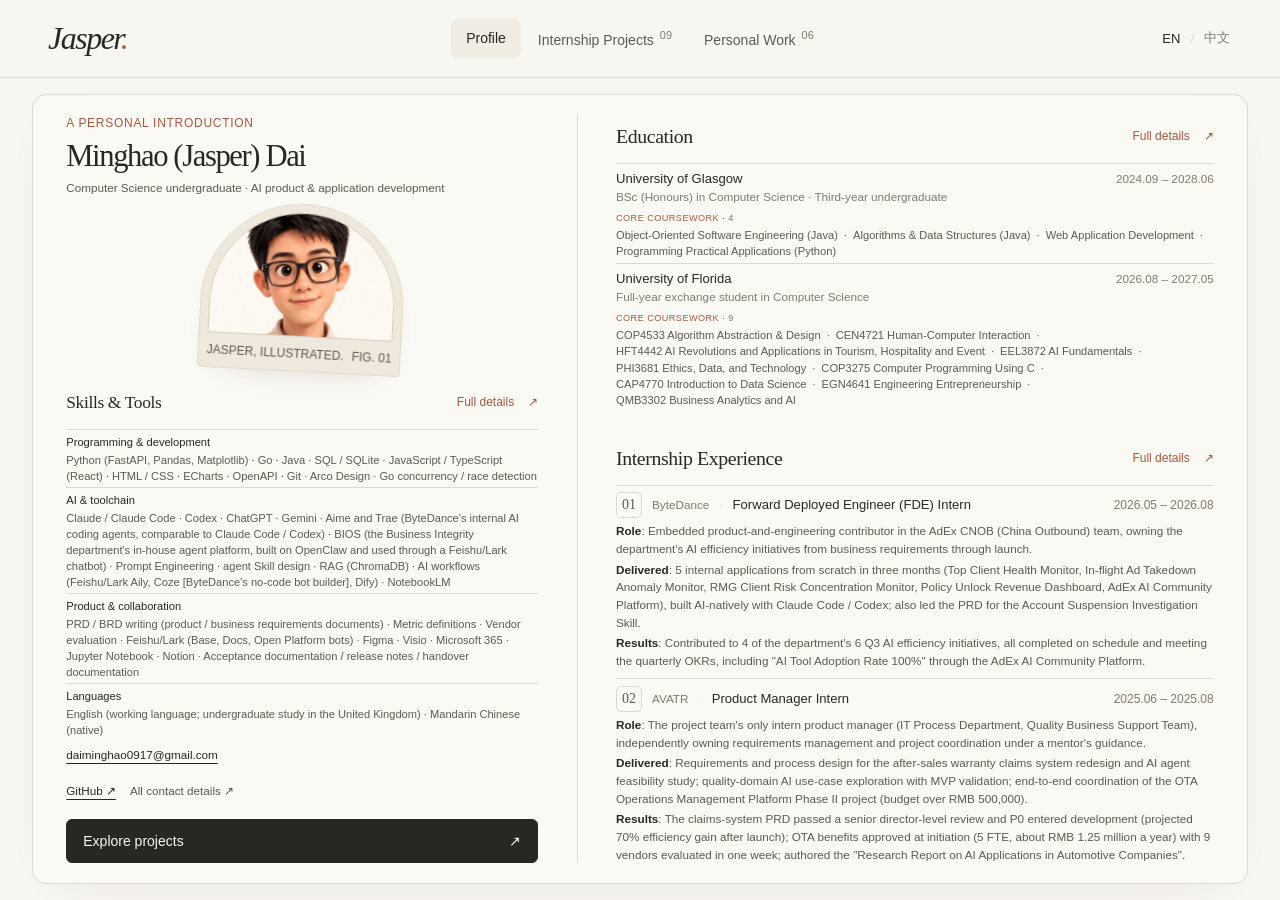
==== commit a547b412: "ByteDance department line: TikTok Monetization · Business Integrity · AdEx · CNOB (matches the PDF r" ====
--- a/resume/index.html
+++ b/resume/index.html
@@ -53,7 +53,7 @@
     </section>
     <section class="page-panel" id="page-internships" role="tabpanel" aria-labelledby="tab-internships" hidden>
       <div class="page-intro"><div><p class="eyebrow"><span class="index-number">02</span><span class="eyebrow-line" aria-hidden="true"></span><span data-i18n="internshipEyebrow">From context to delivery</span></p><h1 class="page-title" data-content-language="en" lang="en" data-source-field="sections.2.title">Internship Experience</h1><h1 class="page-title" data-content-language="zh" lang="zh-CN" data-source-field="sections.2.title">实习经历</h1></div><button type="button" class="button secondary expand-all" data-scope="internships" aria-expanded="false"><span data-i18n="expandAll">Expand all</span><span aria-hidden="true">+</span></button></div>
-      <div id="internship-slots"><section class="project-group"><div class="group-header"><h2 class="" data-content-language="en" lang="en" data-source-field="sections.2.entries.0.head.0">ByteDance</h2><h2 class="" data-content-language="zh" lang="zh-CN" data-source-field="sections.2.entries.0.head.0">字节跳动 ByteDance</h2><span>6 <span class="" data-content-language="en" lang="en" >projects</span><span class="" data-content-language="zh" lang="zh-CN" >个项目</span></span></div><details class="company-context" data-accordion data-scope="company"><summary><span class="" data-content-language="en" lang="en" >Role, responsibilities &amp; overall impact</span><span class="" data-content-language="zh" lang="zh-CN" >实习角色、职责与整体成果</span><span class="expand-glyph" aria-hidden="true"></span></summary><div class="company-context-body accordion-body"><p class="source-meta" data-content-language="en" lang="en" data-source-field="sections.2.entries.0.head.1">2026.05 – 2026.08</p><p class="source-meta" data-content-language="zh" lang="zh-CN" data-source-field="sections.2.entries.0.head.1">2026.05 – 2026.08</p><p class="source-meta" data-content-language="en" lang="en" data-source-field="sections.2.entries.0.head.2">Beijing</p><p class="source-meta" data-content-language="zh" lang="zh-CN" data-source-field="sections.2.entries.0.head.2">北京</p><p class="source-description" data-content-language="en" lang="en" data-source-field="sections.2.entries.0.desc.0">Monetization Product &amp; Technology · Business Integrity department · Advertiser Experience (AdEx) · CNOB (China Outbound) team</p><p class="source-description" data-content-language="zh" lang="zh-CN" data-source-field="sections.2.entries.0.desc.0">商业化产品与技术 · 商业安全（Business Integrity）· 广告主体验（AdEx）· CNOB（中国出海）团队</p><p class="source-role" data-content-language="en" lang="en" data-source-field="sections.2.entries.0.title">Forward Deployed Engineer (FDE) Intern</p><p class="source-role" data-content-language="zh" lang="zh-CN" data-source-field="sections.2.entries.0.title">前线部署工程师（FDE）实习生</p><p class="source-description" data-content-language="en" lang="en" data-source-field="sections.2.entries.0.tagline">An embedded product-and-engineering role delivering internal AI applications end to end through AI-native development</p><p class="source-description" data-content-language="zh" lang="zh-CN" data-source-field="sections.2.entries.0.tagline">驻业务团队的产品 + 研发角色，以 AI Native 方式端到端交付内部 AI 应用</p><ul class="source-list"><li class="" data-content-language="en" lang="en" data-source-field="sections.2.entries.0.bullets.0"><strong>Context &amp; role</strong>: The AdEx CNOB team helps Chinese advertisers operating internationally resolve ad review, appeal, policy, and account compliance issues. AI requests had to queue through a BRD → review → product-and-engineering scheduling → development process, with engineering capacity as the bottleneck. Served as the team&#x27;s product-and-engineering contributor with deep knowledge of AdEx operations, owning the department&#x27;s AI efficiency initiatives end to end, from business requirements through launch.</li><li class="" data-content-language="zh" lang="zh-CN" data-source-field="sections.2.entries.0.bullets.0"><strong>背景与定位</strong>：AdEx CNOB 团队帮助中国出海广告主解决广告审核、申诉、政策与账户合规问题。团队的 AI 需求需经「BRD → 评审 → 产研排期 → 开发」链路排队，产研资源是瓶颈；因此以「最懂 AdEx 业务的产研」为定位，负责部门 AI 提效专项建设，从业务需求到上线全部自己完成。</li><li class="" data-content-language="en" lang="en" data-source-field="sections.2.entries.0.bullets.1"><strong>Responsibilities</strong>: Delivered 5 internal applications from scratch within three months—the Top Client Health Monitor, In-flight Ad Takedown Anomaly Monitor, RMG Client Risk Concentration Monitor, Policy Unlock Revenue Dashboard, and AdEx AI Community Platform—and deployed them on the company&#x27;s internal AI application hosting platform. Also led product definition and the PRD for 1 additional project, the Account Suspension Investigation Skill (a packaged agent workflow on BIOS for investigating mistaken account suspensions). Used an AI-native development approach: owned requirements gathering, metric definitions, architecture design, code review, and technical acceptance; used Claude Code / Codex for implementation; and ran business acceptance testing and weekly progress reporting.</li><li class="" data-content-language="zh" lang="zh-CN" data-source-field="sections.2.entries.0.bullets.1"><strong>工作内容</strong>：三个月内从 0 到 1 交付 5 个内部应用（超头部客户健康度监控、投中下线异常监控、RMG 客户风险浓度监控、政策解锁收益看板、AdEx AI 社区平台）并部署到公司内部 AI 应用托管平台；另主导 1 个项目的产品定义与 PRD（账户封禁排查 Agent Skill）。采用 AI Native 开发：负责需求收集、数据口径定义、架构设计、代码评审与验收，用 Claude Code / Codex 完成开发，并承担业务验收与周会汇报。</li><li class="" data-content-language="en" lang="en" data-source-field="sections.2.entries.0.bullets.2"><strong>Results</strong>: AdEx had 6 AI efficiency initiatives in Q3: top-client monitoring, policy unlocking, mistaken account suspensions, erroneous ad-creative enforcement, TAP, and animated-comic risk control. Contributed to 4 of them: top-client monitoring, policy unlocking, mistaken account suspensions, and animated-comic risk control. All initiatives were completed on schedule within the quarter and met the quarterly OKRs; the AdEx AI Community Platform supported achievement of the “AI Tool Adoption Rate 100%” target.</li><li class="" data-content-language="zh" lang="zh-CN" data-source-field="sections.2.entries.0.bullets.2"><strong>成果</strong>：AdEx 部门 Q3 共设 6 个 AI 提效专项（超头客监控、政策解锁、账户误封禁、广告素材误伤、TAP、漫剧风险控制），参与其中 4 个（超头客、政策解锁、账户误封禁、漫剧风险控制）；季度内所有专项按计划完成并达成季度 OKR，其中「AI 工具 Adoption Rate 100%」目标通过 AdEx AI 社区平台达成。</li></ul></div></details><details class="project-accordion" data-accordion data-scope="internships" id="project-1"><summary class="project-summary"><span class="project-number">01</span><div><h3 class="" data-content-language="en" lang="en" data-source-field="sections.2.entries.0.blocks.0.head.0">Top Client Health Monitor · Dashboard &amp; Web Workbench</h3><h3 class="" data-content-language="zh" lang="zh-CN" data-source-field="sections.2.entries.0.blocks.0.head.0">超头部客户健康度监控 · 数据看板 + Web 工作台</h3><p class="project-role" data-content-language="en" lang="en" data-source-field="sections.2.entries.0.blocks.0.head.1">Product Manager &amp; Developer</p><p class="project-role" data-content-language="zh" lang="zh-CN" data-source-field="sections.2.entries.0.blocks.0.head.1">产品经理 &amp; 开发</p><p class="source-summary" data-content-language="en" lang="en" data-source-field="sections.2.entries.0.blocks.0.summary.0">Built health monitoring for CNOB&#x27;s 39 top outbound advertisers, evolving from V1.0 “BI-tool alerts + automated daily reports” into a standalone V2.0 application with a client-group owner workbench. After two iterations and multiple refinements, it served 11 AdEx CNOB client-group owners, ran stably for 70+ consecutive days through the end of the internship, identified 3,000+ anomaly records, and was showcased within the department as an outstanding AI efficiency case.</p><p class="source-summary" data-content-language="zh" lang="zh-CN" data-source-field="sections.2.entries.0.blocks.0.summary.0">为 CNOB 39 家头部出海广告主建立健康度监控：从「BI 告警 + 自动日报」的 V1.0 到带集团 owner 工作台的独立应用 V2.0，经两次迭代与多次优化，被 AdEx CNOB 11 位集团 owner 使用，离职前连续稳定运行 70+ 天，识别 3,000+ 条异常记录，被作为 AI 提效优秀案例在部门内展示。</p></div><span class="expand-glyph" aria-hidden="true"></span></summary><div class="accordion-body"><div class="accordion-inner"><div class="case-layout"><div class="case-copy"><ul class="source-list"><li class="" data-content-language="en" lang="en" data-source-field="sections.2.entries.0.blocks.0.bullets.0"><strong>Project background</strong>: The health of CNOB&#x27;s 39 top outbound advertisers was measured through six metric groups, including approval rate, erroneous content rejection, erroneous account enforcement, review turnaround time, and in-flight ad takedowns. The metrics were scattered across business-intelligence (BI) dashboards; anomalies relied on manual observation, with no alerts or follow-through process. Group owners often learned about problems only after a client complaint. The goal was to detect anomalies promptly so owners could intervene proactively.</li><li class="" data-content-language="zh" lang="zh-CN" data-source-field="sections.2.entries.0.blocks.0.bullets.0"><strong>项目背景</strong>：CNOB 39 家头部出海广告主的健康度由审核通过率、内容误拒、账户误处罚、审核时长、投中下线等六组指标构成，此前散落在 BI 看板里，异常靠人盯，没有告警、也没有处理闭环，集团 owner 往往在客户投诉后才知道出了问题。目标是让 owner 第一时间发现异常并主动介入。</li><li class="" data-content-language="en" lang="en" data-source-field="sections.2.entries.0.blocks.0.bullets.1"><strong>V1.0 (BI alerts + automated daily reports)</strong>: Maintained a client-information and threshold mapping table and used the BI tool&#x27;s built-in anomaly notifications for threshold-based alerts. An Agent scheduled task also read the internal BI platform daily using the threshold table, wrote over-threshold records to an anomaly log, and generated a static HTML daily report with a health dashboard showing the latest daily values, historical data, and trends. The limitations were that alerts and reports used separately maintained data, and the report was view-only. Also wrote a monitoring setup guide and a shared threshold worksheet for team reuse.</li><li class="" data-content-language="zh" lang="zh-CN" data-source-field="sections.2.entries.0.blocks.0.bullets.1"><strong>V1.0（BI 告警 + 自动日报）</strong>：维护一张客户信息与阈值匹配表，用 BI 工具内置的异常推送实现阈值告警；同时用 Agent 定时任务每日按阈值表读取内部 BI 平台数据，超阈值即写入异常记录底表，并据此生成静态 HTML 日报，内置「健康度驾驶舱」，可看当日最新值、历史数据与变化趋势。局限是告警与日报的数据分开维护，日报只能看、不能操作。另编写监控搭建指南与阈值协作表供团队复用。</li><li class="" data-content-language="en" lang="en" data-source-field="sections.2.entries.0.blocks.0.bullets.2"><strong>V2.0 (from dashboard to workbench)</strong>: About a month after launch, new problems emerged: client-side violations distorted overall health data, manual exclusions left no record of the work, and groups needed to update Account IDs and thresholds. Expanded the solution into a standalone application with alerts and reports driven by one anomaly log. Retained the dashboard and added an owner workbench for tagging anomalies in each owner&#x27;s groups: client-side issue; erroneous model enforcement requiring coordination with the model team; or an unsuitable threshold, such as high ad volume triggering a rejection-count threshold while the rejection rate remained normal. Owners could also submit threshold and account changes in the platform, effective as soon as an administrator approved them in Feishu.</li><li class="" data-content-language="zh" lang="zh-CN" data-source-field="sections.2.entries.0.blocks.0.bullets.2"><strong>V2.0（从看板到工作台）</strong>：上线约一个月后发现新的问题：客户自身违规导致的健康度下降会干扰整体数据，人工剔除又留不下工作痕迹；各集团的 Account ID 与阈值也有变更需求。于是增补开发为独立应用，告警与日报统一由同一异常记录底表驱动：保留驾驶舱，新增集团 owner 工作台，对自己负责集团的异常记录打标（客户自身问题 / 模型误伤，需联动模型团队 / 阈值设置不合理，如投放量大导致拒审量超阈但拒审率正常），并可在平台提交阈值与账户变更申请，管理员在飞书点击同意即生效。</li><li class="" data-content-language="en" lang="en" data-source-field="sections.2.entries.0.blocks.0.bullets.3"><strong>Engineering &amp; architecture</strong>: V1.0 was not a standalone application: apart from a single table-scanning script, everything was assembled from existing platform capabilities—Feishu tables for thresholds and client information, the BI tool&#x27;s built-in notifications for Feishu alerts, and a scheduled task on the internal agent platform that ran the script, fetched data, wrote anomaly records to the log, and generated the static HTML daily report.<br>V2.0 became a standalone full-stack application implemented entirely through Vibe Coding: a Python FastAPI backend with 5,000+ lines of business logic, a React frontend, and SQLite. A data-access library with no external dependencies called the BI query API directly, replacing the assistant-layer scheduled task. The initial deployment used one hosted instance; data compliance requirements led to a multi-instance architecture with centralized data, in which only the administrator instance performed scans and notifications while other instances shared anomaly records. Daily scheduled scans took approximately 75–90 minutes. The application served 11 AdEx CNOB client-group owners. Approval-rate calculations were compared value by value against a 1,249-row ground-truth dataset, with zero differences.</li><li class="" data-content-language="zh" lang="zh-CN" data-source-field="sections.2.entries.0.blocks.0.bullets.3"><strong>工程与架构</strong>：V1.0 未做应用，只写了一段扫表代码，其余全部用平台现成能力拼装：飞书表格维护阈值和客户信息，BI 工具内置异常推送做飞书告警，Agent 助理层定时任务运行扫表脚本取数、将异常记录写入数据底表并生成静态 HTML 日报。<br>V2.0 升级为独立全栈应用，全程 Vibe Coding 实现：Python FastAPI 后端（5,000+ 行业务逻辑）+ React 前端 + SQLite，无外部依赖的取数库直接调用 BI 平台查询接口，取代助理层定时任务；初版为托管平台单实例，因数据合规要求改为数据中心化的多实例，扫表与推送只在管理员实例运行，其他实例仅共享异常记录数据；每日定时扫描约 75–90 分钟，AdEx CNOB 11 位客户集团 owner 使用；审核通过率口径与 1,249 行真值集逐值对拍，零差异。</li><li class="" data-content-language="en" lang="en" data-source-field="sections.2.entries.0.blocks.0.bullets.4"><strong>Results</strong>: The two versions ran stably for 70+ days, with parallel-run validation during the transition. Backfilling all top-client data from the start of 2026 identified 3,000+ anomaly records, with 1,000+ additional records identified since launch. Group owners learned about client issues promptly and proactively coordinated with clients and sales to resolve them, substantially improving the advertising experience for top advertisers. Although scoped to CNOB clients, the project was showcased within the Business Integrity department as an outstanding AI efficiency case, shared as a best-practice example by the internal AI application hosting platform&#x27;s development team, and used as a reference for the Global AdEx team.</li><li class="" data-content-language="zh" lang="zh-CN" data-source-field="sections.2.entries.0.blocks.0.bullets.4"><strong>成果</strong>：两个版本稳定运行 70+ 天，版本切换期间双跑验证；上线后回溯 2026 年以来全部头部客户数据，识别 3,000+ 条异常记录，上线以来新增识别 1,000+ 条；集团 owner 第一时间获知客户问题并主动介入，协同客户与销售解决，显著改善头部广告主的投放体验。项目虽以 CNOB 客户为范围，但被作为 AI 提效优秀案例在商业安全部门内部展示，被内部 AI 应用托管平台的开发团队作为优秀实践案例分享，并作为范本供 Global AdEx 团队参考借鉴。</li></ul></div><aside class="case-aside"><p class="slot-meta"><span class="" data-content-language="en" lang="en" >TOOLS &amp; APPROACH</span><span class="" data-content-language="zh" lang="zh-CN" >工具与方法</span></p><p class="source-stack" data-content-language="en" lang="en" data-source-field="sections.2.entries.0.blocks.0.head.2">Python FastAPI · React · SQLite · Feishu (Lark) bot · Internal business-intelligence (BI) platform query API</p><p class="source-stack" data-content-language="zh" lang="zh-CN" data-source-field="sections.2.entries.0.blocks.0.head.2">Python FastAPI · React · SQLite · 飞书机器人 · 内部 BI（商业智能）平台查询接口</p></aside></div></div></div></details><details class="project-accordion" data-accordion data-scope="internships" id="project-2"><summary class="project-summary"><span class="project-number">02</span><div><h3 class="" data-content-language="en" lang="en" data-source-field="sections.2.entries.0.blocks.1.head.0">In-flight Ad Takedown Anomaly Monitor</h3><h3 class="" data-content-language="zh" lang="zh-CN" data-source-field="sections.2.entries.0.blocks.1.head.0">投中下线异常监控系统</h3><p class="project-role" data-content-language="en" lang="en" data-source-field="sections.2.entries.0.blocks.1.head.1">Product Manager &amp; Developer</p><p class="project-role" data-content-language="zh" lang="zh-CN" data-source-field="sections.2.entries.0.blocks.1.head.1">产品经理 &amp; 开发</p><p class="source-summary" data-content-language="en" lang="en" data-source-field="sections.2.entries.0.blocks.1.summary.0">Built real-time in-flight ad takedown alerts for 831 clients / 2,548 accounts. Initiated urgently in late July after an ad-delivery issue with a client in one industry, the platform went live in two days by reusing the Top Client Health Monitor&#x27;s probe logic. A 5-minute probe cadence supported timely detection, while a modular configuration across three dimensions let group owners manage thresholds and recipients on their own. By the end of the internship, it had run stably for 30 days, sent approximately 20 alerts daily, covered 11 sub-industries, and was highly commended by the department head.</p><p class="source-summary" data-content-language="zh" lang="zh-CN" data-source-field="sections.2.entries.0.blocks.1.summary.0">为 831 个客户 / 2,548 个账户建立广告投中下线的实时告警：7 月底因某行业客户的投放问题紧急立项，复用超头部客户健康度监控的探针逻辑两天内上线，5 分钟探针保证时效，三维度模块化配置让集团 owner 自主管理阈值与接收人；离职前稳定运行 30 天，每日推送约 20 条告警，覆盖 11 个子行业，获部门 leader 高度认可。</p></div><span class="expand-glyph" aria-hidden="true"></span></summary><div class="accordion-body"><div class="accordion-inner"><div class="case-layout"><div class="case-copy"><ul class="source-list"><li class="" data-content-language="en" lang="en" data-source-field="sections.2.entries.0.blocks.1.bullets.0"><strong>Project background</strong>: A high-priority client issue in a particular industry in late July highlighted the poor experience caused by ads being taken down during active delivery. The business needed real-time alerts. Reused the Top Client Health Monitor&#x27;s probe-and-scan logic to build and launch the platform in two days. To meet timeliness requirements, increased probe frequency from every 30 minutes to every 5 minutes. Coverage included 831 clients / 2,548 accounts.</li><li class="" data-content-language="zh" lang="zh-CN" data-source-field="sections.2.entries.0.blocks.1.bullets.0"><strong>项目背景</strong>：7 月底某行业客户出现高关注度的投放问题，广告投中下线造成很差的客户体验，业务方需要对下线情况做到实时告警。复用超头部客户健康度监控的探针扫表逻辑，两天内完成平台建设并上线；因为要求时效性，探针频率从 30 分钟提高到 5 分钟。覆盖 831 个客户 / 2,548 个账户。</li><li class="" data-content-language="en" lang="en" data-source-field="sections.2.entries.0.blocks.1.bullets.1"><strong>Product design (three-dimensional modular configuration + bulk import)</strong>: Organized configuration around client groups, monitoring groups, and recipients. Each client group contained Account IDs with individual takedown-rate / takedown-count thresholds and AND / OR relationships. Monitoring groups mapped to notification recipients and typically represented a sub-industry—such as social apps, utility apps, consumer-electronics (3C) e-commerce, web e-commerce, or beauty e-commerce—under a group owner. Recipient records contained names and Feishu email addresses. Monitoring groups connected client groups with recipients, allowing flexible combinations. Owners could edit thresholds and their logical relationships; always-true rules were rejected on entry. The platform did not integrate an LLM. To reduce data-entry effort, it provided a standard CSV workflow: download a template → reformat client information to match → upload. Code automatically deduplicated and validated records, updated changed thresholds, added new Account IDs, and also supported full replacement.</li><li class="" data-content-language="zh" lang="zh-CN" data-source-field="sections.2.entries.0.blocks.1.bullets.1"><strong>产品设计（三维度模块化配置 + 批量导入）</strong>：配置中心按三个维度组织：客户集团（下挂若干 Account ID，每个 Account ID 有各自的下线率 / 下线量阈值及 AND / OR 关系）、监控组（对应若干通知接收人，通常一个监控组即一个子行业，如社交应用、工具应用、3C 电商、Web 电商、美妆电商，各由一位集团 owner 负责）、接收人（姓名 + 飞书邮箱）。监控组把客户集团与接收人拼接起来，任意客户集团可通过监控组与任意接收人自由组合；集团 owner 可自行设置阈值与阈值关系，恒真规则写入即拒。平台未接入大模型能力，为降低录入成本提供标准 CSV 模板：下载模板 → 按模板格式转写客户信息表 → 上传，代码自动去重与校验，阈值有变则更新、新 Account ID 则新增，另提供全量覆盖模式。</li><li class="" data-content-language="en" lang="en" data-source-field="sections.2.entries.0.blocks.1.bullets.2"><strong>Engineering &amp; architecture</strong>: Two 5-minute probes read the BI platform. A stability gate required two matching observations of the same data version at least 5 minutes apart before triggering a scan. A persistent Outbox stored alerts and per-recipient delivery records, then aggregated notifications into Feishu interactive cards by monitoring group. The notifier failed closed. Built with a Go service, a React / TypeScript frontend, and a Python data-access bridge, with code generated from a single OpenAPI contract and concurrent paths checked using race detection.</li><li class="" data-content-language="zh" lang="zh-CN" data-source-field="sections.2.entries.0.blocks.1.bullets.2"><strong>工程与架构</strong>：两个 5 分钟探针读取 BI 平台，稳定性门禁要求同一数据版本间隔 ≥5 分钟两次观测一致才触发扫描；告警经持久化 Outbox（告警 + 逐接收人投递记录）聚合为按监控组的飞书交互卡片，通知器 fail-closed。Go 服务 + React / TypeScript 前端 + Python 取数桥接，单一 OpenAPI 契约生成代码，并发路径经 race 检测。</li><li class="" data-content-language="en" lang="en" data-source-field="sections.2.entries.0.blocks.1.bullets.3"><strong>Results</strong>: Ran stably for 30 days from launch through the end of the internship, delivering approximately 20 alerts per day across 11 sub-industries. Fully met the project requirements and was highly commended by the department head.</li><li class="" data-content-language="zh" lang="zh-CN" data-source-field="sections.2.entries.0.blocks.1.bullets.3"><strong>成果</strong>：上线后至离职前稳定运行 30 天，每日成功推送约 20 条告警，覆盖 11 个子行业；完整满足项目需求，获部门 leader 高度认可。</li></ul></div><aside class="case-aside"><p class="slot-meta"><span class="" data-content-language="en" lang="en" >TOOLS &amp; APPROACH</span><span class="" data-content-language="zh" lang="zh-CN" >工具与方法</span></p><p class="source-stack" data-content-language="en" lang="en" data-source-field="sections.2.entries.0.blocks.1.head.2">Go · React / TypeScript · Python data-access bridge · OpenAPI code generation · 5-minute probes · Outbox</p><p class="source-stack" data-content-language="zh" lang="zh-CN" data-source-field="sections.2.entries.0.blocks.1.head.2">Go · React / TypeScript · Python 取数桥接 · OpenAPI 代码生成 · 5 分钟探针 · Outbox</p></aside></div></div></div></details><details class="project-accordion" data-accordion data-scope="internships" id="project-3"><summary class="project-summary"><span class="project-number">03</span><div><h3 class="" data-content-language="en" lang="en" data-source-field="sections.2.entries.0.blocks.2.head.0">RMG Client Risk Concentration Monitor</h3><h3 class="" data-content-language="zh" lang="zh-CN" data-source-field="sections.2.entries.0.blocks.2.head.0">RMG 客户风险浓度监控</h3><p class="project-role" data-content-language="en" lang="en" data-source-field="sections.2.entries.0.blocks.2.head.1">Product Manager &amp; Developer</p><p class="project-role" data-content-language="zh" lang="zh-CN" data-source-field="sections.2.entries.0.blocks.2.head.1">产品经理 &amp; 开发</p><p class="source-summary" data-content-language="en" lang="en" data-source-field="sections.2.entries.0.blocks.2.summary.0">Addressed accounts being suspended again for real-money gambling (RMG) after being allowlisted: matched the allowlist against suspension records account by account, calculated risk concentration across 35 groups by industry, and generated bilingual HTML daily reports that client-group owners could approve and send to sales in one click. An additional request outside the Q3 OKRs; delivered for business testing with positive feedback before the internship ended, after which a successor completed the formal launch.</p><p class="source-summary" data-content-language="zh" lang="zh-CN" data-source-field="sections.2.entries.0.blocks.2.summary.0">针对「加白后仍被当作真金赌博（RMG）再次封户」的问题，把白名单与封户名单逐一 mapping，按 35 个组、分行业计算风险浓度并生成双语 HTML 日报，集团 owner 确认后一键发送给销售；属 Q3 OKR 之外的增量需求，离职时已交付业务测试、反馈良好，随后由继任同学完成正式上线。</p></div><span class="expand-glyph" aria-hidden="true"></span></summary><div class="accordion-body"><div class="accordion-inner"><div class="case-layout"><div class="case-copy"><ul class="source-list"><li class="" data-content-language="en" lang="en" data-source-field="sections.2.entries.0.blocks.2.bullets.0"><strong>Project background</strong>: Some advertiser accounts had been incorrectly suspended for RMG (Real Money Gambling), manually investigated, and allowlisted, only to be suspended again for RMG-related reasons. This created a poor client experience. At an RMG governance coordination meeting, the business requested account-by-account matching of allowlists and suspension records to show the concentration of “still suspended after allowlisting” by industry, enabling sales to intervene promptly.</li><li class="" data-content-language="zh" lang="zh-CN" data-source-field="sections.2.entries.0.blocks.2.bullets.0"><strong>项目背景</strong>：部分广告主账户曾被当作真金赌博（RMG，Real Money Gambling）误封，人工排查后加入白名单，但加白后仍因 RMG 原因被再次封户，造成很差的客户体验。业务方在 RMG 治理协作会议上提出需求：把白名单与封户名单逐一 mapping，按行业给出「加白后仍被封户」的浓度，让销售侧及时介入。</li><li class="" data-content-language="en" lang="en" data-source-field="sections.2.entries.0.blocks.2.bullets.1"><strong>Metric definition &amp; calculation</strong>: Concentration = number of accounts appearing in both the suspension list and the allowlist / number of allowlisted accounts; the ideal value is 0. Worked with the business to align the numerator, denominator, and enforcement-type definitions. Aggregated through four levels—advertiser → account → salesperson → sales group—and divided the client list into 35 groups, with industry-level presentation.</li><li class="" data-content-language="zh" lang="zh-CN" data-source-field="sections.2.entries.0.blocks.2.bullets.1"><strong>口径与计算</strong>：浓度 = 同时出现在封户名单与白名单中的账户数 / 白名单账户数，理想值为 0；分母、分子与处罚类型口径与业务方共同校准，按「广告主 → 账户 → 销售 → 销售组」四级聚合，按客户名单分成 35 个组、按行业拆分呈现。</li><li class="" data-content-language="en" lang="en" data-source-field="sections.2.entries.0.blocks.2.bullets.2"><strong>Reporting &amp; distribution</strong>: Designed bilingual HTML reports for sales using a fixed, engineered template, replacing only the daily data while keeping the format consistent. Generated reports were first sent to group owners, who confirmed in the workbench whether they could be shared onward, then sent them to sales in one click using Feishu email addresses. Used the internal Agent&#x27;s static HTML hosting capability to generate directly accessible links without file downloads. Links followed a standardized “industry–group–date” naming scheme, for example <code>xx行业--xx组--2026.8.23.html</code>.</li><li class="" data-content-language="zh" lang="zh-CN" data-source-field="sections.2.entries.0.blocks.2.bullets.2"><strong>日报与分发流程</strong>：日报面向销售，是双语 HTML，用标准化模板做了工程固化，每天只替换当日数据、格式保持一致。分发流程：日报生成后先推送集团 owner，owner 在工作台确认可否对外透传，确认后在平台上按销售的飞书邮箱一键发送；利用内部 Agent 托管静态 HTML 的能力生成可直接打开的链接（无需下载文件），链接按「行业–组–日期」标准化命名，如 <code>xx行业--xx组--2026.8.23.html</code>。</li><li class="" data-content-language="en" lang="en" data-source-field="sections.2.entries.0.blocks.2.bullets.3"><strong>Engineering &amp; architecture</strong>: Used a Go backend and Python data-access bridge, reusing the Top Client Health Monitor&#x27;s data-access library, with direct delivery through a custom Feishu bot. Identified and fixed several data pitfalls during testing: aggregation keys had to use (salesperson, account) rather than account alone, which had misattributed 137 rows; report dates had to use the data partition date (T-2) rather than file modification time; dataset availability had to be verified with real queries rather than metadata; and cross-dimension queries on the internal BI platform could collapse rows non-monotonically, requiring empirical tests for every field combination.</li><li class="" data-content-language="zh" lang="zh-CN" data-source-field="sections.2.entries.0.blocks.2.bullets.3"><strong>工程与架构</strong>：Go 后端 + Python 取数桥接（复用超头部客户健康度监控的取数库），自建飞书机器人直接推送；测试中发现并修复多处数据陷阱：聚合键必须取（销售, 账户）而非仅账户（单键聚合错归 137 行）、报告日期必须取数据分区日期（T-2）而非文件修改时间、数据集可用性必须以真实查询而非元数据确认、BI 平台跨维度查询会非单调地折叠行数，因此对每种字段组合做了实证测试。</li><li class="" data-content-language="en" lang="en" data-source-field="sections.2.entries.0.blocks.2.bullets.4"><strong>Delivery status</strong>: Scoped as an additional business request outside the Q3 OKRs. Delivered to business users for testing before the internship ended, with positive feedback; a successor then completed the formal launch, and the monitor is now live.</li><li class="" data-content-language="zh" lang="zh-CN" data-source-field="sections.2.entries.0.blocks.2.bullets.4"><strong>交付状态</strong>：本项目不在 Q3 OKR 范围内，属业务方提出的增量需求；离职时已交付业务方测试，测试反馈良好，离职后由继任同学完成正式上线，现已上线。</li></ul></div><aside class="case-aside"><p class="slot-meta"><span class="" data-content-language="en" lang="en" >TOOLS &amp; APPROACH</span><span class="" data-content-language="zh" lang="zh-CN" >工具与方法</span></p><p class="source-stack" data-content-language="en" lang="en" data-source-field="sections.2.entries.0.blocks.2.head.2">Go · Python data-access bridge · Bilingual HTML daily reports · Feishu bot</p><p class="source-stack" data-content-language="zh" lang="zh-CN" data-source-field="sections.2.entries.0.blocks.2.head.2">Go · Python 取数桥接 · 双语 HTML 日报 · 飞书机器人</p></aside></div></div></div></details><details class="project-accordion" data-accordion data-scope="internships" id="project-4"><summary class="project-summary"><span class="project-number">04</span><div><h3 class="" data-content-language="en" lang="en" data-source-field="sections.2.entries.0.blocks.3.head.0">Policy Unlock Revenue Dashboard</h3><h3 class="" data-content-language="zh" lang="zh-CN" data-source-field="sections.2.entries.0.blocks.3.head.0">政策解锁收益看板</h3><p class="project-role" data-content-language="en" lang="en" data-source-field="sections.2.entries.0.blocks.3.head.1">Product Manager &amp; Developer</p><p class="project-role" data-content-language="zh" lang="zh-CN" data-source-field="sections.2.entries.0.blocks.3.head.1">产品经理 &amp; 开发</p><p class="source-summary" data-content-language="en" lang="en" data-source-field="sections.2.entries.0.blocks.3.summary.0">Consolidated policy-unlock revenue scattered across 15 internal business-intelligence (BI) dashboards into heatmaps by geography, placement, and industry. Daily automatic updates, custom date ranges, and editable policy names replaced 2–3 hours of weekly manual data collection. Two manual business-side checks found an exact data match. The dashboard ran stably for 50 days and met the Q3 OKR.</p><p class="source-summary" data-content-language="zh" lang="zh-CN" data-source-field="sections.2.entries.0.blocks.3.summary.0">把分散在 15 个 BI 看板里的政策解锁收益整合成按地区、版位、行业三维度的热力图看板，每日自动更新并支持自选日期与政策命名，替代每周 2–3 小时的手动拉数；业务两次手动核对数据完全一致，稳定运行 50 天，达成 Q3 OKR。</p></div><span class="expand-glyph" aria-hidden="true"></span></summary><div class="accordion-body"><div class="accordion-inner"><div class="case-layout"><div class="case-copy"><ul class="source-list"><li class="" data-content-language="en" lang="en" data-source-field="sections.2.entries.0.blocks.3.bullets.0"><strong>Project background</strong>: AdEx helps CNOB advertisers unlock advertising policies to generate additional revenue and needs to track that revenue over time. The data was scattered across 15 BI dashboards and had to be tracked separately by geography, placement (TikTok&#x27;s main app / Pangle, ByteDance&#x27;s third-party ad network), and industry. Previously, manually collecting and consolidating it took 2–3 hours per week.</li><li class="" data-content-language="zh" lang="zh-CN" data-source-field="sections.2.entries.0.blocks.3.bullets.0"><strong>项目背景</strong>：AdEx 帮助 CNOB 广告主解锁投放政策以获得更多广告收益，需要持续追踪政策解锁带来的收益。相关数据分散在 15 个 BI 看板中，且要按地区、版位（TikTok 主站 / Pangle 广告联盟）、行业三个维度分别追踪，原来每周需花 2–3 小时从不同看板手动拉数汇总。</li><li class="" data-content-language="en" lang="en" data-source-field="sections.2.entries.0.blocks.3.bullets.1"><strong>Product design</strong>: Integrated data from the 15 dashboards through APIs and created one heatmap for each dimension, with dimension values on the horizontal axis, policies on the vertical axis, and policy-unlock revenue in each cell—for example, CNOB revenue attributable to unlocking a particular policy. Supported custom date ranges. Because revenue tracking began on different dates for different policies, added a homepage Gantt chart showing each tracking start date. Source data contained policy codes but no names, so users could edit policy names and manage tags, with notifications for new tags.</li><li class="" data-content-language="zh" lang="zh-CN" data-source-field="sections.2.entries.0.blocks.3.bullets.1"><strong>产品设计</strong>：通过 API 把 15 个看板的数据整合到一起，每个维度一张热力图（横轴为该维度的取值，纵轴为政策，格子即该政策解锁带来的收益，如「CNOB 因解锁 xx 政策产生的收益」），支持自选日期范围；因各政策的收益追踪起始日不同，首页提供甘特图直观展示每个政策的追踪起始日；看板数据里只有政策代号没有名称，应用内支持自编辑政策名称，并提供标签管理与新标签提醒。</li><li class="" data-content-language="en" lang="en" data-source-field="sections.2.entries.0.blocks.3.bullets.2"><strong>Engineering &amp; architecture</strong>: Migrated from a static page to a hosted application with a Python backend, build-free single-page frontend, and SQLite. Imported 13,708 historical rows and established a daily ingestion pipeline. An application-level scheduled job fetched updated data through APIs each day without probe-based scanning. Migration to the hosting platform was complete before the internship ended. Wrote the P0 PRD, migration design, business acceptance documentation, release notes, and acceptance meeting minutes.</li><li class="" data-content-language="zh" lang="zh-CN" data-source-field="sections.2.entries.0.blocks.3.bullets.2"><strong>工程与架构</strong>：从静态页面迁移为托管应用（Python 后端 + 免构建单页前端 + SQLite），导入 13,708 行历史数据并建立每日入库管线；数据由应用内定时任务每日经 API 拉取更新，不做扫表，离职前已完整迁移到托管平台。撰写 P0 PRD、迁移设计、业务验收文档、发布说明与验收会议纪要。</li><li class="" data-content-language="en" lang="en" data-source-field="sections.2.entries.0.blocks.3.bullets.3"><strong>Results</strong>: Replaced 2–3 hours of weekly manual data collection with daily automatic updates, making data available on demand across three visualized dimensions. The policy-unlocking initiative owner used it routinely, and department leaders also reviewed the revenue data. Two business-side manual, item-by-item checks matched the dashboard exactly. It ran stably for 50 days after formal launch, fully met business needs, and achieved the Q3 OKR.</li><li class="" data-content-language="zh" lang="zh-CN" data-source-field="sections.2.entries.0.blocks.3.bullets.3"><strong>成果</strong>：每周 2–3 小时的手动拉数变为每日自动更新，需要看数时打开即见，并按三个维度完成可视化；政策解锁专项 owner 日常使用，收益数据同时供部门 leader 查看。业务方两次手动拉数逐项核对，与看板数据完全一致；正式上线后稳定运行 50 天，完整满足业务需求，达成 Q3 OKR。</li></ul></div><aside class="case-aside"><p class="slot-meta"><span class="" data-content-language="en" lang="en" >TOOLS &amp; APPROACH</span><span class="" data-content-language="zh" lang="zh-CN" >工具与方法</span></p><p class="source-stack" data-content-language="en" lang="en" data-source-field="sections.2.entries.0.blocks.3.head.2">Python · Build-free single-page frontend · SQLite · Heatmaps / Gantt charts · API integration</p><p class="source-stack" data-content-language="zh" lang="zh-CN" data-source-field="sections.2.entries.0.blocks.3.head.2">Python · 免构建单页前端 · SQLite · 热力图 / 甘特图 · API 整合</p></aside></div></div></div></details><details class="project-accordion" data-accordion data-scope="internships" id="project-5"><summary class="project-summary"><span class="project-number">05</span><div><h3 class="" data-content-language="en" lang="en" data-source-field="sections.2.entries.0.blocks.4.head.0">AdEx AI Community Platform</h3><h3 class="" data-content-language="zh" lang="zh-CN" data-source-field="sections.2.entries.0.blocks.4.head.0">AdEx AI 社区平台</h3><p class="project-role" data-content-language="en" lang="en" data-source-field="sections.2.entries.0.blocks.4.head.1">Product Manager &amp; Developer</p><p class="project-role" data-content-language="zh" lang="zh-CN" data-source-field="sections.2.entries.0.blocks.4.head.1">产品经理 &amp; 开发</p><p class="source-summary" data-content-language="en" lang="en" data-source-field="sections.2.entries.0.blocks.4.summary.0">Built an AI operations portal for approximately 107 people across 12 Global AdEx teams. Integrated 4 BIOS APIs to display usage and contribution data by person and team, with a four-stage growth incentive system and an administration console. All staff opened and used BIOS accounts; daily active usage was approximately 70 and weekly activity approximately 400 person-times. AdEx staff created approximately 40 Skills. The platform supported and achieved the Q3 “AI Tool Adoption Rate 100%” OKR.</p><p class="source-summary" data-content-language="zh" lang="zh-CN" data-source-field="sections.2.entries.0.blocks.4.summary.0">为 Global AdEx 约 107 人 / 12 个团队建设的 AI 运营门户：接入 BIOS 的 4 个 API，按人、按团队晾晒使用与建设数据，配四级成长激励与管理后台；全员开通并使用 BIOS，日活约 70、周活约 400 人次，AdEx 自建 Skill 约 40 个，承载并达成 Q3「AI 工具 Adoption Rate 100%」的 OKR。</p></div><span class="expand-glyph" aria-hidden="true"></span></summary><div class="accordion-body"><div class="accordion-inner"><div class="case-layout"><div class="case-copy"><ul class="source-list"><li class="" data-content-language="en" lang="en" data-source-field="sections.2.entries.0.blocks.4.bullets.0"><strong>Project background</strong>: The Business Integrity department built BIOS, an in-house agent platform based on the open-source OpenClaw agent framework and used through a Feishu (Lark) chatbot, and encouraged everyone in the department to create, publish, and use Skills (reusable agent tools) on it. AdEx was its largest business user, and the BIOS product-and-engineering team built many efficiency Skills for AdEx (the Account Suspension Investigation Skill described below runs on BIOS). The CNOB team was the single point of contact between Global AdEx and BIOS and was responsible for driving BIOS adoption across all of Global AdEx, so a portal was needed to track, showcase, and incentivize BIOS usage.</li><li class="" data-content-language="zh" lang="zh-CN" data-source-field="sections.2.entries.0.blocks.4.bullets.0"><strong>项目背景</strong>：商业安全部门基于开源 Agent 框架 OpenClaw 自研了 Agent 平台 BIOS（通过飞书机器人交互），鼓励部门内所有同学在平台上创建、发布和使用 Skill；AdEx 是最大的业务使用方，BIOS 产研为 AdEx 做了大量提效 Skill（账户封禁排查 Skill 即运行于此）。Global AdEx 与 BIOS 的对接收口在 CNOB 团队，CNOB 负责推动 Global AdEx 全员通过 BIOS 提效，因此需要一个门户来追踪、晾晒和激励 Global AdEx 对 BIOS 的使用。</li><li class="" data-content-language="en" lang="en" data-source-field="sections.2.entries.0.blocks.4.bullets.1"><strong>Product design (four data views)</strong>: Integrated 4 BIOS APIs into four views: (1) a usage leaderboard ranking BIOS use by person and regional team; (2) a contributor leaderboard encouraging AdEx staff to build Skills for their own business scenarios and showing who created the most Skills and whose Skills were used most; (3) an AdEx-related Skill directory covering Skills tagged “AdEx efficiency,” Skills authored by AdEx staff, and general-purpose Business Integrity Skills frequently used by AdEx, such as data_query, to track OKR questions about business-scenario coverage and resolved tickets; and (4) a personal growth page recording each member&#x27;s usage, including their Top 10 Skills and cumulative use. Also added a demand radar with requests and voting, points, announcements, and sharing-session registration.</li><li class="" data-content-language="zh" lang="zh-CN" data-source-field="sections.2.entries.0.blocks.4.bullets.1"><strong>产品设计（四个数据视角）</strong>：接入 BIOS 的 4 个 API，对应四个视角：① 使用榜，按人、按地区团队统计和排名 BIOS 使用次数；② 建设榜，鼓励 AdEx 同学基于自身业务场景自建 Skill，排名谁建的 Skill 多、谁的 Skill 被用得多；③ AdEx 相关 Skill 目录，汇总带「AdEx 提效」标签的 Skill、AdEx 同学作者的 Skill，以及 data_query 等被 AdEx 高频使用的商业安全部门通用 Skill，对应 OKR 中「Global AdEx 有多少工作场景已有 AI 工具可用、解决了多少工单」的追踪；④ 个人成长页，记录每位成员的使用数据（最常用 Skill Top 10、累计使用次数等）。另有「需求雷达」（需求 + 投票）、积分、公告与分享会报名。</li><li class="" data-content-language="en" lang="en" data-source-field="sections.2.entries.0.blocks.4.bullets.2"><strong>Growth system &amp; roles</strong>: Defined four stages with corresponding incentives: AI Learner → AI User → AI Builder → AI Leader. Encouraged people to learn, use, build, and help others adopt AI through sharing successful cases, including the Top Client Health Monitor. The community had regular-user and administrator roles. Administrators had a separate console for publishing events and viewing operational data unavailable to regular users, such as members who had not yet opened BIOS accounts or used them infrequently, enabling targeted adoption efforts.</li><li class="" data-content-language="zh" lang="zh-CN" data-source-field="sections.2.entries.0.blocks.4.bullets.2"><strong>成长体系与角色</strong>：设置四级成长路径与对应激励：AI 学习者 → AI 应用者 → AI 建设者 → AI 引领者，鼓励成员从学着用、到会用、到自己建、到带着别人用（分享优秀案例，超头部客户健康度监控即在此分享）。社区分普通用户与管理员两种角色：管理员有独立后台，可发布活动信息，并查看普通用户看不到的运营数据，如哪些成员尚未开通 BIOS 账户、哪些是低频使用者，便于定向推动。</li><li class="" data-content-language="en" lang="en" data-source-field="sections.2.entries.0.blocks.4.bullets.3"><strong>Engineering &amp; architecture</strong>: Deployed in a production container on the internal AI application hosting platform. Used a single-process HTTP service built only with Python&#x27;s standard library and a single-page HTML frontend, deliberately avoiding third-party dependencies and a build step. Used two SQLite databases: a business database with 15 tables and a daily activity archive spanning 110+ days, with single sign-on (SSO) integration. In the centralized-data architecture, only the administrator instance fetched data, which was synchronized to user instances through a centralized database. Documented the earlier “thin FastAPI proxy + SSO middleware” approach as a reusable deployment and authentication guide. Employee names and email addresses were handled under explicit security rules: data stayed inside the container and was excluded from the repository and update packages.</li><li class="" data-content-language="zh" lang="zh-CN" data-source-field="sections.2.entries.0.blocks.4.bullets.3"><strong>工程与架构</strong>：部署在内部 AI 应用托管平台的线上容器中；仅 Python 标准库的单进程 HTTP 服务 + 单页 HTML 前端（刻意零第三方依赖、免构建），两个 SQLite 库（15 张表业务库 + 110+ 天每日活跃度归档），接入 SSO。采用数据中心化架构：取数只在管理员实例运行，经中心化数据库同步到各用户实例；早期「FastAPI 薄代理 + SSO 中间件」方案整理为可复用的部署 / 鉴权指南。涉及员工姓名 / 邮箱，按明确安全规则处理：数据不离开容器、不进入仓库与更新包。</li><li class="" data-content-language="en" lang="en" data-source-field="sections.2.entries.0.blocks.4.bullets.4"><strong>Results</strong>: Launched for all Global AdEx staff, approximately 107 people across 12 teams with some personnel changes. All staff opened and used BIOS accounts; daily active usage was approximately 70 and weekly activity approximately 400 person-times. AdEx staff created approximately 40 Skills, with approximately 120 AdEx-related Skills in total. Held sharing sessions every two weeks, with 4 completed sessions and 2–3 cases per session. Using “all Global AdEx staff opened and used BIOS” as the measurement definition, the platform supported the department&#x27;s Q3 “AI Tool Adoption Rate 100%” target and achieved it within the quarter.</li><li class="" data-content-language="zh" lang="zh-CN" data-source-field="sections.2.entries.0.blocks.4.bullets.4"><strong>成果</strong>：面向 Global AdEx 全员（约 107 人 / 12 个团队，人员有浮动）上线，全员开通并使用 BIOS 账户，日活约 70、周活约 400 人次；AdEx 同学自建 Skill 约 40 个，AdEx 相关 Skill 累计约 120 个；分享会每两周一场、已办 4 场，每场 2–3 个案例。以「Global AdEx 全员开通并使用」为口径，承载部门 Q3 OKR 中「AI 工具 Adoption Rate 100%」的目标并于季度内达成。</li></ul></div><aside class="case-aside"><p class="slot-meta"><span class="" data-content-language="en" lang="en" >TOOLS &amp; APPROACH</span><span class="" data-content-language="zh" lang="zh-CN" >工具与方法</span></p><p class="source-stack" data-content-language="en" lang="en" data-source-field="sections.2.entries.0.blocks.4.head.2">Internal portal · BIOS API ×4 · Zero third-party dependencies · SSO · Centralized data · Python / SQLite</p><p class="source-stack" data-content-language="zh" lang="zh-CN" data-source-field="sections.2.entries.0.blocks.4.head.2">内部门户 · BIOS API ×4 · 零第三方依赖 · SSO · 数据中心化 · Python / SQLite</p></aside></div></div></div></details><details class="project-accordion" data-accordion data-scope="internships" id="project-6"><summary class="project-summary"><span class="project-number">06</span><div><h3 class="" data-content-language="en" lang="en" data-source-field="sections.2.entries.0.blocks.5.head.0">Account Suspension Investigation Skill (account-suspension-tool)</h3><h3 class="" data-content-language="zh" lang="zh-CN" data-source-field="sections.2.entries.0.blocks.5.head.0">账户封禁排查 Skill（account-suspension-tool）</h3><p class="project-role" data-content-language="en" lang="en" data-source-field="sections.2.entries.0.blocks.5.head.1">Product &amp; Testing</p><p class="project-role" data-content-language="zh" lang="zh-CN" data-source-field="sections.2.entries.0.blocks.5.head.1">产品 &amp; 测试</p><p class="source-summary" data-content-language="en" lang="en" data-source-field="sections.2.entries.0.blocks.5.summary.0">Designed an account suspension investigation Skill for Global AdEx. Given a batch of account IDs, it automatically aggregates information that previously required visiting 10+ pages across the internal BI platform and an internal troubleshooting platform, producing a report of approximately 10 sections per account. Owned product and testing; after assessing global users, chose a BIOS Skill accessed through each user&#x27;s Feishu bot instead of a standalone web platform. Rolled out to Global AdEx after launch, reducing investigation time for 10 accounts from 100 minutes to 10 minutes.</p><p class="source-summary" data-content-language="zh" lang="zh-CN" data-source-field="sections.2.entries.0.blocks.5.summary.0">为 Global AdEx 做的账户封禁原因排查 Skill：输入一批 account ID，自动从 BI 平台与内部排查平台聚合原本要翻 10+ 个页面的信息，生成每个账号约 10 个章节的排查报告；担任产品 + 测试角色，评估全球用户后选择以 BIOS Skill + 个人飞书 bot 为入口而非独立 Web 平台；上线后推广至 Global AdEx，10 个账号的排查从 100 分钟缩短到 10 分钟。</p></div><span class="expand-glyph" aria-hidden="true"></span></summary><div class="accordion-body"><div class="accordion-inner"><div class="case-layout"><div class="case-copy"><ul class="source-list"><li class="" data-content-language="en" lang="en" data-source-field="sections.2.entries.0.blocks.5.bullets.0"><strong>Project background</strong>: Helping sales and clients understand account suspensions is a major part of Global AdEx&#x27;s daily work. Suspension reasons cannot be established from one piece of evidence: staff had to review 10+ pages across the internal BI platform and an internal troubleshooting platform, consolidate the information, and apply their experience. Switching between pages for one account ID was already time-consuming, and batches of dozens of suspended accounts were common. The need was a tool that accepted a batch of account IDs and quickly aggregated all evidence required for investigation.</li><li class="" data-content-language="zh" lang="zh-CN" data-source-field="sections.2.entries.0.blocks.5.bullets.0"><strong>项目背景</strong>：帮助销售和客户处理账户封户原因是 Global AdEx 同学每天的主要工作之一。封户原因无法由单一证据体现，需要在 BI 平台和一个内部排查平台之间浏览 10+ 个页面，把信息汇总后凭经验判断；拿着一个 account ID 来回切换整理已经很耗时，而一次几十个 account ID 的批量封户又很常见。因此需要一个工具：输入一批 account ID，快速聚合排查所需的全部信息。</li><li class="" data-content-language="en" lang="en" data-source-field="sections.2.entries.0.blocks.5.bullets.1"><strong>Product decisions &amp; design</strong>: Initially considered a standalone web platform and a BIOS Skill. After evaluating usage habits across Global AdEx regions, selected a BIOS Skill accessed through each person&#x27;s Feishu bot, avoiding another entry point or account. Defined which fields to retrieve from each platform and structured an approximately 10-section report per account ID, with each section covering one category of data. Each account occupied one tab, allowing batch results to be reviewed account by account.</li><li class="" data-content-language="zh" lang="zh-CN" data-source-field="sections.2.entries.0.blocks.5.bullets.1"><strong>产品决策与设计</strong>：最初在「独立 Web 平台」和「BIOS 上的 Skill」之间犹豫，评估 Global AdEx 各地区用户的使用习惯后，选择做成 BIOS Skill、以每个人的飞书 bot 为入口，不新增入口和账号；明确了分别从两个平台取哪些数据字段，每个 account ID 输出一份约 10 个章节的排查报告，每个章节对应一类数据，每个账号占一个 tab，批量输入时逐账号呈现。</li><li class="" data-content-language="en" lang="en" data-source-field="sections.2.entries.0.blocks.5.bullets.2"><strong>Role &amp; delivery</strong>: Owned product and testing: requirements definition and the PRD, data-field selection, and report structure. After engineering implementation, worked with business users on delivery acceptance and promoted the Skill across Global AdEx after formal launch.</li><li class="" data-content-language="zh" lang="zh-CN" data-source-field="sections.2.entries.0.blocks.5.bullets.2"><strong>角色与交付</strong>：担任产品 + 测试角色：负责需求定义与 PRD、取数字段与报告结构设计；研发完成后与业务使用方一起完成交付验收，正式上线后推广至 Global AdEx。</li><li class="" data-content-language="en" lang="en" data-source-field="sections.2.entries.0.blocks.5.bullets.3"><strong>Results</strong>: Substantially improved investigation efficiency for AdEx staff. Savings for a single account ID were limited, while batch processing made a significant difference: previously, each account required approximately 10 minutes; submitting 10 account IDs together now let users reach and record a conclusion for every account within 10 minutes, reducing total elapsed time from 100 minutes to 10 minutes.</li><li class="" data-content-language="zh" lang="zh-CN" data-source-field="sections.2.entries.0.blocks.5.bullets.3"><strong>成果</strong>：大幅提升 AdEx 同学排查封户的效率。单个 account ID 的节省不明显，批量场景差异显著：原来逐个排查每个 account ID 约 10 分钟，现在 10 个 account ID 一起提交，10 分钟内即可对每个账号的封户原因得出结论并记录，耗时从 100 分钟缩短至 10 分钟。</li></ul></div><aside class="case-aside"><p class="slot-meta"><span class="" data-content-language="en" lang="en" >TOOLS &amp; APPROACH</span><span class="" data-content-language="zh" lang="zh-CN" >工具与方法</span></p><p class="source-stack" data-content-language="en" lang="en" data-source-field="sections.2.entries.0.blocks.5.head.2">Agent Skill · BIOS (based on OpenClaw) · Feishu (Lark) bot entry point · Internal troubleshooting platform · Internal BI (business-intelligence) platform</p><p class="source-stack" data-content-language="zh" lang="zh-CN" data-source-field="sections.2.entries.0.blocks.5.head.2">Agent Skill · BIOS（基于 OpenClaw）· 飞书 bot 入口 · 内部故障排查平台 · 内部 BI 平台</p></aside></div></div></div></details></section><section class="project-group"><div class="group-header"><h2 class="" data-content-language="en" lang="en" data-source-field="sections.2.entries.1.head.0">AVATR Technology Co., Ltd. (Changan Auto&#x27;s new-energy vehicle brand)</h2><h2 class="" data-content-language="zh" lang="zh-CN" data-source-field="sections.2.entries.1.head.0">阿维塔科技有限公司（长安汽车旗下新能源品牌）</h2><span>3 <span class="" data-content-language="en" lang="en" >projects</span><span class="" data-content-language="zh" lang="zh-CN" >个项目</span></span></div><details class="company-context" data-accordion data-scope="company"><summary><span class="" data-content-language="en" lang="en" >Role, responsibilities &amp; overall impact</span><span class="" data-content-language="zh" lang="zh-CN" >实习角色、职责与整体成果</span><span class="expand-glyph" aria-hidden="true"></span></summary><div class="company-context-body accordion-body"><p class="source-meta" data-content-language="en" lang="en" data-source-field="sections.2.entries.1.head.1">2025.06 – 2025.08</p><p class="source-meta" data-content-language="zh" lang="zh-CN" data-source-field="sections.2.entries.1.head.1">2025.06 – 2025.08</p><p class="source-meta" data-content-language="en" lang="en" data-source-field="sections.2.entries.1.head.2">Chongqing, China</p><p class="source-meta" data-content-language="zh" lang="zh-CN" data-source-field="sections.2.entries.1.head.2">中国重庆</p><p class="source-description" data-content-language="en" lang="en" data-source-field="sections.2.entries.1.desc.0">IT Process Department · Quality Business Support Team · The project team&#x27;s only intern product manager</p><p class="source-description" data-content-language="zh" lang="zh-CN" data-source-field="sections.2.entries.1.desc.0">IT 流程部 · 质量业务支持团队 · 项目组唯一实习生产品经理</p><p class="source-role" data-content-language="en" lang="en" data-source-field="sections.2.entries.1.title">Product Manager Intern</p><p class="source-role" data-content-language="zh" lang="zh-CN" data-source-field="sections.2.entries.1.title">产品经理实习生</p><p class="source-description" data-content-language="en" lang="en" data-source-field="sections.2.entries.1.tagline">Traditional product management experience: requirements management, complex business process redesign, and vendor evaluation</p><p class="source-description" data-content-language="zh" lang="zh-CN" data-source-field="sections.2.entries.1.tagline">传统产品经理经历：需求管理、复杂业务流程重构、供应商评审</p><ul class="source-list"><li class="" data-content-language="en" lang="en" data-source-field="sections.2.entries.1.bullets.0"><strong>Background &amp; role</strong>: AVATR is Changan Auto&#x27;s new-energy vehicle brand and was advancing digitalization and AI transformation in quality management. The IT Process Department team specifically supported business systems for the Quality Department. As the project team&#x27;s only intern product manager, independently owned requirements management and project coordination under a mentor&#x27;s guidance, progressing a core strategic project, an AI exploration project, and a procurement evaluation project in parallel.</li><li class="" data-content-language="zh" lang="zh-CN" data-source-field="sections.2.entries.1.bullets.0"><strong>背景与定位</strong>：阿维塔是长安汽车旗下新能源品牌，正在推动质量管理数字化与 AI 转型。所在的 IT 流程部团队专门支持质量部门的业务系统建设，作为项目组唯一的实习生产品经理，在带教老师指导下独立承担需求管理与项目统筹，同时推进一个核心战略项目、一个 AI 探索项目和一个采购评审项目。</li><li class="" data-content-language="en" lang="en" data-source-field="sections.2.entries.1.bullets.1"><strong>Responsibilities</strong>: Led requirements management and process design for the after-sales warranty claims system redesign and AI agent feasibility study, a core strategic project. As a strategy product manager, identified AI use cases from the Quality Department&#x27;s digital blueprint and validated MVPs. As project manager and product manager, independently coordinated Phase II of the OTA (over-the-air vehicle software update) Operations Management Platform with a budget exceeding RMB 500,000, covering project approval, tender sourcing, vendor evaluation, and finalization of the feature list.</li><li class="" data-content-language="zh" lang="zh-CN" data-source-field="sections.2.entries.1.bullets.1"><strong>工作内容</strong>：主导售后三包索赔系统重构与 AI 智能体预研（核心战略项目）的需求管理与流程设计；以策略产品经理身份从质量部数字化蓝图出发探索质量域 AI 落地场景并做 MVP 验证；以项目经理 &amp; 产品经理身份独立统筹预算超 50 万元的 OTA（整车远程升级）运营管理平台二期项目，覆盖立项评审、招标寻源、供应商评审到功能清单锁定。</li><li class="" data-content-language="en" lang="en" data-source-field="sections.2.entries.1.bullets.2"><strong>Results</strong>: The warranty claims system PRD passed a senior director-level review in the Quality Department, and P0 core features entered development; the system was projected to improve workforce efficiency across the claims lifecycle by 70% after launch. The OTA project&#x27;s quantified benefits were approved at project initiation: annual savings of 5 full-time staff equivalents, approximately RMB 1.25 million. Completed technical evaluations of 9 vendors and selected a winning bidder within one week. Independently produced the “Research Report on AI Applications in Automotive Companies” and a quality-domain AI feasibility assessment to inform technology decisions.</li><li class="" data-content-language="zh" lang="zh-CN" data-source-field="sections.2.entries.1.bullets.2"><strong>成果</strong>：售后三包索赔系统 PRD 通过质量部门高级总监级评审，P0 核心功能进入开发，上线后索赔全链路预计提升 70% 人效；OTA 项目立项量化收益获批（每年节省 5 人力，约 125 万元），一周内完成 9 家供应商技术评审并选定中标方；独立完成《车企 AI 应用现状调研报告》与质量域 AI 可行性评估，为技术路线决策提供依据。</li></ul></div></details><details class="project-accordion" data-accordion data-scope="internships" id="project-7"><summary class="project-summary"><span class="project-number">07</span><div><h3 class="" data-content-language="en" lang="en" data-source-field="sections.2.entries.1.blocks.0.head.0">Quality-Domain AI Knowledge Graph &amp; Use-Case Exploration</h3><h3 class="" data-content-language="zh" lang="zh-CN" data-source-field="sections.2.entries.1.blocks.0.head.0">质量域 AI 知识图谱与场景探索</h3><p class="project-role" data-content-language="en" lang="en" data-source-field="sections.2.entries.1.blocks.0.head.1">Strategy Product Manager</p><p class="project-role" data-content-language="zh" lang="zh-CN" data-source-field="sections.2.entries.1.blocks.0.head.1">策略产品经理</p><p class="source-summary" data-content-language="en" lang="en" data-source-field="sections.2.entries.1.blocks.0.summary.0">Defined a quality-domain knowledge graph product direction from the Quality Department&#x27;s digital blueprint. Independently authored the “Research Report on AI Applications in Automotive Companies”, ran low-cost MVP validation using an internal AI assistant and Feishu Aily, and led technical discussions with ByteDance, Baidu, and Huawei. Concluded that building a high-quality internal data foundation should take priority in the technology roadmap.</p><p class="source-summary" data-content-language="zh" lang="zh-CN" data-source-field="sections.2.entries.1.blocks.0.summary.0">从质量部数字化蓝图出发定义「质量域知识图谱」产品方向，独立撰写《车企 AI 应用现状调研报告》，用内部 AI 助手与飞书 Aily 做低成本 MVP 验证，并主导与字节跳动、百度、华为的技术交流，得出「优先建设内部高质量数据底座」的技术路线结论。</p></div><span class="expand-glyph" aria-hidden="true"></span></summary><div class="accordion-body"><div class="accordion-inner"><div class="case-layout"><div class="case-copy"><ul class="source-list"><li class="" data-content-language="en" lang="en" data-source-field="sections.2.entries.1.blocks.0.bullets.0"><strong>Project background &amp; role</strong>: AVATR was actively pursuing AI transformation, and the team was responsible for exploring AI applications within the Quality Department. As strategy product manager, identified implementable AI use cases from its digital business blueprint and assessed their feasibility.</li><li class="" data-content-language="zh" lang="zh-CN" data-source-field="sections.2.entries.1.blocks.0.bullets.0"><strong>项目背景与角色</strong>：阿维塔积极推动 AI 转型，团队负责在质量部门业务中探索 AI 落地场景。担任策略产品经理，从质量部数字化业务蓝图出发识别可落地的 AI 赋能场景并进行可行性验证。</li><li class="" data-content-language="en" lang="en" data-source-field="sections.2.entries.1.blocks.0.bullets.1"><strong>From business blueprint to use cases</strong>: Broke down requirements from scratch using the Quality Department&#x27;s digital business blueprint. To address difficult regulatory manual searches and time-consuming compliance checks, translated traditional document management needs into a quality-domain knowledge graph product definition. Established a “manuals as a database” exploration direction: structure quality rules to make information in unstructured documents readily retrievable.</li><li class="" data-content-language="zh" lang="zh-CN" data-source-field="sections.2.entries.1.blocks.0.bullets.1"><strong>业务蓝图转化与场景定义</strong>：基于「质量部数字化业务蓝图」进行从 0 到 1 的需求拆解。针对「法规手册检索困难、合规确认耗时长」的痛点，将传统文档管理需求转化为「质量域知识图谱」产品定义，确立「手册即数据库」的探索方向，通过结构化整理质量规则解决非结构化文档难以快速调用的问题。</li><li class="" data-content-language="en" lang="en" data-source-field="sections.2.entries.1.blocks.0.bullets.2"><strong>Industry research &amp; strategic insights</strong>: Independently authored the “Research Report on AI Applications in Automotive Companies”, analyzing AI implementation strategies in quality and after-sales operations at emerging automakers such as XPeng, NIO, and Li Auto, and established manufacturers including Toyota and BMW. Compared approaches to knowledge base construction and decision support, providing a basis for shifting internal AI development from general-purpose LLMs toward a domain-specific knowledge graph.</li><li class="" data-content-language="zh" lang="zh-CN" data-source-field="sections.2.entries.1.blocks.0.bullets.2"><strong>行业竞品与战略洞察</strong>：独立撰写《车企 AI 应用现状调研报告》，拆解小鹏、蔚来、理想等新势力及丰田、宝马等传统车企在质量/售后域的 AI 落地策略，对比各家在知识库构建与辅助决策上的路径差异，为内部 AI 建设提供从「通用大模型」转向「垂直领域知识图谱」的决策依据。</li><li class="" data-content-language="en" lang="en" data-source-field="sections.2.entries.1.blocks.0.bullets.3"><strong>MVP validation &amp; product direction</strong>: Used NotebookLM as a product reference to explore traceable, LLM-powered question answering grounded in quality regulation documents. Conducted low-cost MVP validation with an internal AI assistant based on DeepSeek and Doubao (ByteDance&#x27;s LLM) and with Feishu Aily. Used real regulatory questions from the business to test answer accuracy in standards lookup scenarios.</li><li class="" data-content-language="zh" lang="zh-CN" data-source-field="sections.2.entries.1.blocks.0.bullets.3"><strong>MVP 验证与产品方向确立</strong>：以 NotebookLM 为产品形态参照，探索「以质量法规文件为知识来源、结合大模型进行可溯源智能问答」的方向。利用内部 AI 助手（基于 DeepSeek / 豆包模型）及飞书 Aily 进行低成本 MVP 验证，以真实业务中的质量法规问题为测试用例，验证模型在「标准查询」场景下的回答准确性。</li><li class="" data-content-language="en" lang="en" data-source-field="sections.2.entries.1.blocks.0.bullets.4"><strong>Vendor ecosystem &amp; technical feasibility</strong>: Led technical discussions with major AI vendors including ByteDance (Feishu Aily), Baidu, and Huawei. Identified the difficulty of finding a practical entry point for general-purpose LLMs in the quality domain, where requirements were fragmented into small, specific functions. Adjusted the technology roadmap accordingly, prioritizing a high-quality internal data foundation.</li><li class="" data-content-language="zh" lang="zh-CN" data-source-field="sections.2.entries.1.blocks.0.bullets.4"><strong>供应商生态与技术可行性评估</strong>：主导与字节跳动（飞书 Aily）、百度、华为等头部 AI 厂商的技术交流，识别出通用大模型在质量垂直领域「切入点难寻、功能点细碎」的问题，据此调整技术路线，明确优先建设内部高质量数据底座。</li><li class="" data-content-language="en" lang="en" data-source-field="sections.2.entries.1.blocks.0.bullets.5"><strong>Individual deliverables</strong>: Independently completed the “Research Report on AI Applications in Automotive Companies” and a quality-domain AI feasibility assessment, including strategic recommendations for technology selection.</li><li class="" data-content-language="zh" lang="zh-CN" data-source-field="sections.2.entries.1.blocks.0.bullets.5"><strong>个人输出物</strong>：独立完成《车企 AI 应用现状调研报告》；完成质量域 AI 可行性评估，输出技术选型策略建议。</li></ul></div><aside class="case-aside"><p class="slot-meta"><span class="" data-content-language="en" lang="en" >TOOLS &amp; APPROACH</span><span class="" data-content-language="zh" lang="zh-CN" >工具与方法</span></p><p class="source-stack" data-content-language="en" lang="en" data-source-field="sections.2.entries.1.blocks.0.head.2">Business blueprint analysis · RAG · Competitive analysis · Technology selection</p><p class="source-stack" data-content-language="zh" lang="zh-CN" data-source-field="sections.2.entries.1.blocks.0.head.2">业务蓝图拆解 · RAG · 竞品分析 · 技术选型</p></aside></div></div></div></details><details class="project-accordion" data-accordion data-scope="internships" id="project-8"><summary class="project-summary"><span class="project-number">08</span><div><h3 class="" data-content-language="en" lang="en" data-source-field="sections.2.entries.1.blocks.1.head.0">After-Sales Warranty Claims System Redesign &amp; AI Agent Feasibility Study (Core Strategic Project)</h3><h3 class="" data-content-language="zh" lang="zh-CN" data-source-field="sections.2.entries.1.blocks.1.head.0">售后三包索赔系统重构与 AI 智能体预研（核心战略项目）</h3><p class="project-role" data-content-language="en" lang="en" data-source-field="sections.2.entries.1.blocks.1.head.1">Product Manager &amp; Project Manager</p><p class="project-role" data-content-language="zh" lang="zh-CN" data-source-field="sections.2.entries.1.blocks.1.head.1">产品经理 &amp; 项目经理</p><p class="source-summary" data-content-language="en" lang="en" data-source-field="sections.2.entries.1.blocks.1.summary.0">Redesigned from scratch a core system handling 97% of quality claims by value. As the project team&#x27;s only intern PM, independently owned requirements and coordination. Designed complex reversal, mandatory claim, and consolidated approval workflows; validated AI use cases with a retrieval-augmented generation (RAG) proof of concept (PoC) and proposed a three-level tagging tree for data governance. The PRD passed a senior director-level review, and P0 entered development, with a projected 70% improvement in workforce efficiency after launch.</p><p class="source-summary" data-content-language="zh" lang="zh-CN" data-source-field="sections.2.entries.1.blocks.1.summary.0">承载 97% 质量索赔金额的核心系统从 0 到 1 重构：作为项目组唯一实习生 PM 独立负责需求与统筹，设计红冲、强制索赔、合并审批等复杂流程，用 RAG PoC 验证 AI 场景并提出三级标签树数据治理方案；PRD 通过高级总监级评审，P0 进入开发，上线后预计提升 70% 人效。</p></div><span class="expand-glyph" aria-hidden="true"></span></summary><div class="accordion-body"><div class="accordion-inner"><div class="case-layout"><div class="case-copy"><ul class="source-list"><li class="" data-content-language="en" lang="en" data-source-field="sections.2.entries.1.blocks.1.bullets.0"><strong>Project background &amp; role</strong>: After-sales warranty claims accounted for 97% of total quality claims by value. The existing system reused Changan Auto&#x27;s QCS, resulting in mismatched workflows, inefficient handwritten offline work orders, and unstructured data. As the project team&#x27;s only intern PM, independently owned requirements management and project coordination, working with a mentor to lead the redesign.</li><li class="" data-content-language="zh" lang="zh-CN" data-source-field="sections.2.entries.1.blocks.1.bullets.0"><strong>项目背景与角色</strong>：售后三包索赔金额占整体质量索赔业务的 97%，原复用长安汽车 QCS 系统，存在流程不匹配、线下手写工单效率低且数据非结构化的问题。作为项目组唯一实习生 PM，独立承担需求管理与项目统筹，配合带教老师主导系统重构。</li><li class="" data-content-language="en" lang="en" data-source-field="sections.2.entries.1.blocks.1.bullets.1"><strong>Complex business workflow design</strong>: Conducted in-depth research with Finance and Quality to redesign complex workflows. Designed a reversal workflow with end-to-end, cross-platform validation from the dealer claims interface through SAP and the tax system. Defined joint sign-off and automatic supplier deposit deductions for mandatory claims. Introduced consolidated approvals and an exception circuit breaker to aggregate similar low-risk documents, reducing repetitive management approvals by 60%.</li><li class="" data-content-language="zh" lang="zh-CN" data-source-field="sections.2.entries.1.blocks.1.bullets.1"><strong>复杂业务流程逻辑设计</strong>：深入调研财务与质量部，针对高复杂场景重构业务流：设计「红冲流程」实现经销商索赔端至 SAP 及税务系统的跨平台闭环校验；定义「强制索赔」中会签及供应商保证金自动抵扣逻辑；引入「合并审批」与「异常熔断」机制，将同类低风险单据聚合处理，减少管理层 60% 的重复审批操作。</li><li class="" data-content-language="en" lang="en" data-source-field="sections.2.entries.1.blocks.1.bullets.2"><strong>AI exploration &amp; data governance</strong>: For automatic matching of special agreements, proactively collected historical claim acceptance documents and supplier agreements, then ran a no-code RAG PoC with the internal AI assistant (DeepSeek / Doubao). After identifying hallucinations caused by unstructured inputs, proposed replacing free-text fault descriptions with a three-level tagging tree—system, component, and symptom—to reduce noise through structured data capture at the source. The validation also showed that general-purpose models could not be used directly in this domain at that stage, informing the technology roadmap.</li><li class="" data-content-language="zh" lang="zh-CN" data-source-field="sections.2.entries.1.blocks.1.bullets.2"><strong>AI 场景探索与数据治理</strong>：针对「特殊协议自动匹配」场景，主动收集历史索赔认可书及供应商特殊协议，利用内部 AI 助手（DeepSeek / 豆包模型）进行零代码 RAG PoC 验证。识别到模型因非结构化输入产生「幻觉」后，提出数据治理方案，将自由文本故障描述升级为「三级标签树」（系统–部件–现象），通过源头数据结构化解决噪音问题，并验证了现阶段通用模型在垂直场景下不可直接使用，为技术路线决策提供依据。</li><li class="" data-content-language="en" lang="en" data-source-field="sections.2.entries.1.blocks.1.bullets.3"><strong>Upstream / downstream integration &amp; data consistency</strong>: Coordinated interfaces across SAP, the warehouse management system (WMS), and the dealer management system (DMS), defining 20+ core fields to ensure consistency across systems.</li><li class="" data-content-language="zh" lang="zh-CN" data-source-field="sections.2.entries.1.blocks.1.bullets.3"><strong>上下游系统集成与数据一致性</strong>：统筹 SAP、WMS（仓储管理系统）、DMS（经销商管理系统）多方接口对接，定义 20+ 核心字段，确保跨系统数据一致。</li><li class="" data-content-language="en" lang="en" data-source-field="sections.2.entries.1.blocks.1.bullets.4"><strong>Interim results</strong>: Worked with the mentor to secure senior director-level approval of the PRD in the Quality Department. P0 core features entered development. The system was projected to improve workforce efficiency across the claims lifecycle by 70% after launch.</li><li class="" data-content-language="zh" lang="zh-CN" data-source-field="sections.2.entries.1.blocks.1.bullets.4"><strong>阶段性成果</strong>：配合带教老师推动 PRD 评审通过质量部门高级总监级审核；P0 核心功能进入开发阶段；系统上线后索赔全链路预计提升 70% 人效。</li></ul></div><aside class="case-aside"><p class="slot-meta"><span class="" data-content-language="en" lang="en" >TOOLS &amp; APPROACH</span><span class="" data-content-language="zh" lang="zh-CN" >工具与方法</span></p><p class="source-stack" data-content-language="en" lang="en" data-source-field="sections.2.entries.1.blocks.1.head.2">Complex business process redesign · AI PoC · Data governance</p><p class="source-stack" data-content-language="zh" lang="zh-CN" data-source-field="sections.2.entries.1.blocks.1.head.2">复杂业务流程重构 · AI PoC · 数据治理</p></aside></div></div></div></details><details class="project-accordion" data-accordion data-scope="internships" id="project-9"><summary class="project-summary"><span class="project-number">09</span><div><h3 class="" data-content-language="en" lang="en" data-source-field="sections.2.entries.1.blocks.2.head.0">OTA Operations Management Platform: Phase II Enhancements</h3><h3 class="" data-content-language="zh" lang="zh-CN" data-source-field="sections.2.entries.1.blocks.2.head.0">OTA 运营管理平台二期增补开发</h3><p class="project-role" data-content-language="en" lang="en" data-source-field="sections.2.entries.1.blocks.2.head.1">Project Manager &amp; Product Manager</p><p class="project-role" data-content-language="zh" lang="zh-CN" data-source-field="sections.2.entries.1.blocks.2.head.1">项目经理 &amp; 产品经理</p><p class="source-summary" data-content-language="en" lang="en" data-source-field="sections.2.entries.1.blocks.2.summary.0">Independently coordinated the full lifecycle of a second-level review project with a budget exceeding RMB 500,000. Created a technical evaluation scorecard and disqualification mechanism, completed reviews of 9 vendors within one week, and eliminated 2 high-risk companies; GienTech was ultimately selected. Quantified benefits were approved at project initiation: annual savings of 5 full-time staff equivalents, approximately RMB 1.25 million.</p><p class="source-summary" data-content-language="zh" lang="zh-CN" data-source-field="sections.2.entries.1.blocks.2.summary.0">独立统筹预算超 50 万元的二级评审项目全流程：制定技术评审打分表与熔断机制，一周内完成 9 家供应商评审并淘汰 2 家高风险公司，最终中电金信中标；立项量化收益获批（每年节省 5 人力，约 125 万元）。</p></div><span class="expand-glyph" aria-hidden="true"></span></summary><div class="accordion-body"><div class="accordion-inner"><div class="case-layout"><div class="case-copy"><ul class="source-list"><li class="" data-content-language="en" lang="en" data-source-field="sections.2.entries.1.blocks.2.bullets.0"><strong>Project background &amp; role</strong>: Managed enhancements to the Phase I OTA system, independently coordinating a second-level review project with a budget exceeding RMB 500,000. Scope covered project approval, tender sourcing, vendor management, requirements alignment, and finalization of the feature list.</li><li class="" data-content-language="zh" lang="zh-CN" data-source-field="sections.2.entries.1.blocks.2.bullets.0"><strong>项目背景与角色</strong>：在 OTA 一期系统基础上进行增补开发，独立负责预算超 50 万元的二级评审项目全流程统筹，包括立项评审、招标寻源、供应商管理、需求对齐及功能清单锁定。</li><li class="" data-content-language="en" lang="en" data-source-field="sections.2.entries.1.blocks.2.bullets.1"><strong>Vendor qualification &amp; evaluation</strong>: Created a technical evaluation scorecard and established a circuit-breaker mechanism with veto authority. Conducted in-depth due diligence on 9 vendors and eliminated 2 high-risk companies. Completed all technical evaluations within one week; the review panel ultimately selected GienTech, meeting both quality and cost objectives.</li><li class="" data-content-language="zh" lang="zh-CN" data-source-field="sections.2.entries.1.blocks.2.bullets.1"><strong>供应商准入与评审</strong>：制定技术评审打分表，设立「熔断机制」行使一票否决权；通过对 9 家供应商的深度背调淘汰 2 家高风险公司；一周内完成全部技术评审闭环，评审团最终选定中电金信中标，实现质量与成本双目标。</li><li class="" data-content-language="en" lang="en" data-source-field="sections.2.entries.1.blocks.2.bullets.2"><strong>Project results</strong>: Quantified benefits were approved at project initiation: annual savings of 5 full-time staff equivalents, approximately RMB 1.25 million in costs. The project passed technical review and completed procurement, moving into requirements discovery and P0 feature development.</li><li class="" data-content-language="zh" lang="zh-CN" data-source-field="sections.2.entries.1.blocks.2.bullets.2"><strong>项目成果</strong>：立项阶段量化收益获批（每年节省 5 人力，约 125 万元成本）；项目通过技术评审并完成采购流程，进入需求调研与 P0 功能开发阶段。</li></ul></div><aside class="case-aside"><p class="slot-meta"><span class="" data-content-language="en" lang="en" >TOOLS &amp; APPROACH</span><span class="" data-content-language="zh" lang="zh-CN" >工具与方法</span></p><p class="source-stack" data-content-language="en" lang="en" data-source-field="sections.2.entries.1.blocks.2.head.2">Supply-chain risk management · Technical standardization · ROI estimation</p><p class="source-stack" data-content-language="zh" lang="zh-CN" data-source-field="sections.2.entries.1.blocks.2.head.2">供应链风控 · 技术标准化 · ROI 测算</p></aside></div></div></div></details></section></div>
+      <div id="internship-slots"><section class="project-group"><div class="group-header"><h2 class="" data-content-language="en" lang="en" data-source-field="sections.2.entries.0.head.0">ByteDance</h2><h2 class="" data-content-language="zh" lang="zh-CN" data-source-field="sections.2.entries.0.head.0">字节跳动 ByteDance</h2><span>6 <span class="" data-content-language="en" lang="en" >projects</span><span class="" data-content-language="zh" lang="zh-CN" >个项目</span></span></div><details class="company-context" data-accordion data-scope="company"><summary><span class="" data-content-language="en" lang="en" >Role, responsibilities &amp; overall impact</span><span class="" data-content-language="zh" lang="zh-CN" >实习角色、职责与整体成果</span><span class="expand-glyph" aria-hidden="true"></span></summary><div class="company-context-body accordion-body"><p class="source-meta" data-content-language="en" lang="en" data-source-field="sections.2.entries.0.head.1">2026.05 – 2026.08</p><p class="source-meta" data-content-language="zh" lang="zh-CN" data-source-field="sections.2.entries.0.head.1">2026.05 – 2026.08</p><p class="source-meta" data-content-language="en" lang="en" data-source-field="sections.2.entries.0.head.2">Beijing</p><p class="source-meta" data-content-language="zh" lang="zh-CN" data-source-field="sections.2.entries.0.head.2">北京</p><p class="source-description" data-content-language="en" lang="en" data-source-field="sections.2.entries.0.desc.0">TikTok Monetization · Business Integrity · Advertiser Experience (AdEx) · CNOB (China Outbound) team</p><p class="source-description" data-content-language="zh" lang="zh-CN" data-source-field="sections.2.entries.0.desc.0">TikTok 商业化 · 商业安全（Business Integrity）· 广告主体验（AdEx）· CNOB（中国出海）团队</p><p class="source-role" data-content-language="en" lang="en" data-source-field="sections.2.entries.0.title">Forward Deployed Engineer (FDE) Intern</p><p class="source-role" data-content-language="zh" lang="zh-CN" data-source-field="sections.2.entries.0.title">前线部署工程师（FDE）实习生</p><p class="source-description" data-content-language="en" lang="en" data-source-field="sections.2.entries.0.tagline">An embedded product-and-engineering role delivering internal AI applications end to end through AI-native development</p><p class="source-description" data-content-language="zh" lang="zh-CN" data-source-field="sections.2.entries.0.tagline">驻业务团队的产品 + 研发角色，以 AI Native 方式端到端交付内部 AI 应用</p><ul class="source-list"><li class="" data-content-language="en" lang="en" data-source-field="sections.2.entries.0.bullets.0"><strong>Context &amp; role</strong>: The AdEx CNOB team helps Chinese advertisers operating internationally resolve ad review, appeal, policy, and account compliance issues. AI requests had to queue through a BRD → review → product-and-engineering scheduling → development process, with engineering capacity as the bottleneck. Served as the team&#x27;s product-and-engineering contributor with deep knowledge of AdEx operations, owning the department&#x27;s AI efficiency initiatives end to end, from business requirements through launch.</li><li class="" data-content-language="zh" lang="zh-CN" data-source-field="sections.2.entries.0.bullets.0"><strong>背景与定位</strong>：AdEx CNOB 团队帮助中国出海广告主解决广告审核、申诉、政策与账户合规问题。团队的 AI 需求需经「BRD → 评审 → 产研排期 → 开发」链路排队，产研资源是瓶颈；因此以「最懂 AdEx 业务的产研」为定位，负责部门 AI 提效专项建设，从业务需求到上线全部自己完成。</li><li class="" data-content-language="en" lang="en" data-source-field="sections.2.entries.0.bullets.1"><strong>Responsibilities</strong>: Delivered 5 internal applications from scratch within three months—the Top Client Health Monitor, In-flight Ad Takedown Anomaly Monitor, RMG Client Risk Concentration Monitor, Policy Unlock Revenue Dashboard, and AdEx AI Community Platform—and deployed them on the company&#x27;s internal AI application hosting platform. Also led product definition and the PRD for 1 additional project, the Account Suspension Investigation Skill (a packaged agent workflow on BIOS for investigating mistaken account suspensions). Used an AI-native development approach: owned requirements gathering, metric definitions, architecture design, code review, and technical acceptance; used Claude Code / Codex for implementation; and ran business acceptance testing and weekly progress reporting.</li><li class="" data-content-language="zh" lang="zh-CN" data-source-field="sections.2.entries.0.bullets.1"><strong>工作内容</strong>：三个月内从 0 到 1 交付 5 个内部应用（超头部客户健康度监控、投中下线异常监控、RMG 客户风险浓度监控、政策解锁收益看板、AdEx AI 社区平台）并部署到公司内部 AI 应用托管平台；另主导 1 个项目的产品定义与 PRD（账户封禁排查 Agent Skill）。采用 AI Native 开发：负责需求收集、数据口径定义、架构设计、代码评审与验收，用 Claude Code / Codex 完成开发，并承担业务验收与周会汇报。</li><li class="" data-content-language="en" lang="en" data-source-field="sections.2.entries.0.bullets.2"><strong>Results</strong>: AdEx had 6 AI efficiency initiatives in Q3: top-client monitoring, policy unlocking, mistaken account suspensions, erroneous ad-creative enforcement, TAP, and animated-comic risk control. Contributed to 4 of them: top-client monitoring, policy unlocking, mistaken account suspensions, and animated-comic risk control. All initiatives were completed on schedule within the quarter and met the quarterly OKRs; the AdEx AI Community Platform supported achievement of the “AI Tool Adoption Rate 100%” target.</li><li class="" data-content-language="zh" lang="zh-CN" data-source-field="sections.2.entries.0.bullets.2"><strong>成果</strong>：AdEx 部门 Q3 共设 6 个 AI 提效专项（超头客监控、政策解锁、账户误封禁、广告素材误伤、TAP、漫剧风险控制），参与其中 4 个（超头客、政策解锁、账户误封禁、漫剧风险控制）；季度内所有专项按计划完成并达成季度 OKR，其中「AI 工具 Adoption Rate 100%」目标通过 AdEx AI 社区平台达成。</li></ul></div></details><details class="project-accordion" data-accordion data-scope="internships" id="project-1"><summary class="project-summary"><span class="project-number">01</span><div><h3 class="" data-content-language="en" lang="en" data-source-field="sections.2.entries.0.blocks.0.head.0">Top Client Health Monitor · Dashboard &amp; Web Workbench</h3><h3 class="" data-content-language="zh" lang="zh-CN" data-source-field="sections.2.entries.0.blocks.0.head.0">超头部客户健康度监控 · 数据看板 + Web 工作台</h3><p class="project-role" data-content-language="en" lang="en" data-source-field="sections.2.entries.0.blocks.0.head.1">Product Manager &amp; Developer</p><p class="project-role" data-content-language="zh" lang="zh-CN" data-source-field="sections.2.entries.0.blocks.0.head.1">产品经理 &amp; 开发</p><p class="source-summary" data-content-language="en" lang="en" data-source-field="sections.2.entries.0.blocks.0.summary.0">Built health monitoring for CNOB&#x27;s 39 top outbound advertisers, evolving from V1.0 “BI-tool alerts + automated daily reports” into a standalone V2.0 application with a client-group owner workbench. After two iterations and multiple refinements, it served 11 AdEx CNOB client-group owners, ran stably for 70+ consecutive days through the end of the internship, identified 3,000+ anomaly records, and was showcased within the department as an outstanding AI efficiency case.</p><p class="source-summary" data-content-language="zh" lang="zh-CN" data-source-field="sections.2.entries.0.blocks.0.summary.0">为 CNOB 39 家头部出海广告主建立健康度监控：从「BI 告警 + 自动日报」的 V1.0 到带集团 owner 工作台的独立应用 V2.0，经两次迭代与多次优化，被 AdEx CNOB 11 位集团 owner 使用，离职前连续稳定运行 70+ 天，识别 3,000+ 条异常记录，被作为 AI 提效优秀案例在部门内展示。</p></div><span class="expand-glyph" aria-hidden="true"></span></summary><div class="accordion-body"><div class="accordion-inner"><div class="case-layout"><div class="case-copy"><ul class="source-list"><li class="" data-content-language="en" lang="en" data-source-field="sections.2.entries.0.blocks.0.bullets.0"><strong>Project background</strong>: The health of CNOB&#x27;s 39 top outbound advertisers was measured through six metric groups, including approval rate, erroneous content rejection, erroneous account enforcement, review turnaround time, and in-flight ad takedowns. The metrics were scattered across business-intelligence (BI) dashboards; anomalies relied on manual observation, with no alerts or follow-through process. Group owners often learned about problems only after a client complaint. The goal was to detect anomalies promptly so owners could intervene proactively.</li><li class="" data-content-language="zh" lang="zh-CN" data-source-field="sections.2.entries.0.blocks.0.bullets.0"><strong>项目背景</strong>：CNOB 39 家头部出海广告主的健康度由审核通过率、内容误拒、账户误处罚、审核时长、投中下线等六组指标构成，此前散落在 BI 看板里，异常靠人盯，没有告警、也没有处理闭环，集团 owner 往往在客户投诉后才知道出了问题。目标是让 owner 第一时间发现异常并主动介入。</li><li class="" data-content-language="en" lang="en" data-source-field="sections.2.entries.0.blocks.0.bullets.1"><strong>V1.0 (BI alerts + automated daily reports)</strong>: Maintained a client-information and threshold mapping table and used the BI tool&#x27;s built-in anomaly notifications for threshold-based alerts. An Agent scheduled task also read the internal BI platform daily using the threshold table, wrote over-threshold records to an anomaly log, and generated a static HTML daily report with a health dashboard showing the latest daily values, historical data, and trends. The limitations were that alerts and reports used separately maintained data, and the report was view-only. Also wrote a monitoring setup guide and a shared threshold worksheet for team reuse.</li><li class="" data-content-language="zh" lang="zh-CN" data-source-field="sections.2.entries.0.blocks.0.bullets.1"><strong>V1.0（BI 告警 + 自动日报）</strong>：维护一张客户信息与阈值匹配表，用 BI 工具内置的异常推送实现阈值告警；同时用 Agent 定时任务每日按阈值表读取内部 BI 平台数据，超阈值即写入异常记录底表，并据此生成静态 HTML 日报，内置「健康度驾驶舱」，可看当日最新值、历史数据与变化趋势。局限是告警与日报的数据分开维护，日报只能看、不能操作。另编写监控搭建指南与阈值协作表供团队复用。</li><li class="" data-content-language="en" lang="en" data-source-field="sections.2.entries.0.blocks.0.bullets.2"><strong>V2.0 (from dashboard to workbench)</strong>: About a month after launch, new problems emerged: client-side violations distorted overall health data, manual exclusions left no record of the work, and groups needed to update Account IDs and thresholds. Expanded the solution into a standalone application with alerts and reports driven by one anomaly log. Retained the dashboard and added an owner workbench for tagging anomalies in each owner&#x27;s groups: client-side issue; erroneous model enforcement requiring coordination with the model team; or an unsuitable threshold, such as high ad volume triggering a rejection-count threshold while the rejection rate remained normal. Owners could also submit threshold and account changes in the platform, effective as soon as an administrator approved them in Feishu.</li><li class="" data-content-language="zh" lang="zh-CN" data-source-field="sections.2.entries.0.blocks.0.bullets.2"><strong>V2.0（从看板到工作台）</strong>：上线约一个月后发现新的问题：客户自身违规导致的健康度下降会干扰整体数据，人工剔除又留不下工作痕迹；各集团的 Account ID 与阈值也有变更需求。于是增补开发为独立应用，告警与日报统一由同一异常记录底表驱动：保留驾驶舱，新增集团 owner 工作台，对自己负责集团的异常记录打标（客户自身问题 / 模型误伤，需联动模型团队 / 阈值设置不合理，如投放量大导致拒审量超阈但拒审率正常），并可在平台提交阈值与账户变更申请，管理员在飞书点击同意即生效。</li><li class="" data-content-language="en" lang="en" data-source-field="sections.2.entries.0.blocks.0.bullets.3"><strong>Engineering &amp; architecture</strong>: V1.0 was not a standalone application: apart from a single table-scanning script, everything was assembled from existing platform capabilities—Feishu tables for thresholds and client information, the BI tool&#x27;s built-in notifications for Feishu alerts, and a scheduled task on the internal agent platform that ran the script, fetched data, wrote anomaly records to the log, and generated the static HTML daily report.<br>V2.0 became a standalone full-stack application implemented entirely through Vibe Coding: a Python FastAPI backend with 5,000+ lines of business logic, a React frontend, and SQLite. A data-access library with no external dependencies called the BI query API directly, replacing the assistant-layer scheduled task. The initial deployment used one hosted instance; data compliance requirements led to a multi-instance architecture with centralized data, in which only the administrator instance performed scans and notifications while other instances shared anomaly records. Daily scheduled scans took approximately 75–90 minutes. The application served 11 AdEx CNOB client-group owners. Approval-rate calculations were compared value by value against a 1,249-row ground-truth dataset, with zero differences.</li><li class="" data-content-language="zh" lang="zh-CN" data-source-field="sections.2.entries.0.blocks.0.bullets.3"><strong>工程与架构</strong>：V1.0 未做应用，只写了一段扫表代码，其余全部用平台现成能力拼装：飞书表格维护阈值和客户信息，BI 工具内置异常推送做飞书告警，Agent 助理层定时任务运行扫表脚本取数、将异常记录写入数据底表并生成静态 HTML 日报。<br>V2.0 升级为独立全栈应用，全程 Vibe Coding 实现：Python FastAPI 后端（5,000+ 行业务逻辑）+ React 前端 + SQLite，无外部依赖的取数库直接调用 BI 平台查询接口，取代助理层定时任务；初版为托管平台单实例，因数据合规要求改为数据中心化的多实例，扫表与推送只在管理员实例运行，其他实例仅共享异常记录数据；每日定时扫描约 75–90 分钟，AdEx CNOB 11 位客户集团 owner 使用；审核通过率口径与 1,249 行真值集逐值对拍，零差异。</li><li class="" data-content-language="en" lang="en" data-source-field="sections.2.entries.0.blocks.0.bullets.4"><strong>Results</strong>: The two versions ran stably for 70+ days, with parallel-run validation during the transition. Backfilling all top-client data from the start of 2026 identified 3,000+ anomaly records, with 1,000+ additional records identified since launch. Group owners learned about client issues promptly and proactively coordinated with clients and sales to resolve them, substantially improving the advertising experience for top advertisers. Although scoped to CNOB clients, the project was showcased within the Business Integrity department as an outstanding AI efficiency case, shared as a best-practice example by the internal AI application hosting platform&#x27;s development team, and used as a reference for the Global AdEx team.</li><li class="" data-content-language="zh" lang="zh-CN" data-source-field="sections.2.entries.0.blocks.0.bullets.4"><strong>成果</strong>：两个版本稳定运行 70+ 天，版本切换期间双跑验证；上线后回溯 2026 年以来全部头部客户数据，识别 3,000+ 条异常记录，上线以来新增识别 1,000+ 条；集团 owner 第一时间获知客户问题并主动介入，协同客户与销售解决，显著改善头部广告主的投放体验。项目虽以 CNOB 客户为范围，但被作为 AI 提效优秀案例在商业安全部门内部展示，被内部 AI 应用托管平台的开发团队作为优秀实践案例分享，并作为范本供 Global AdEx 团队参考借鉴。</li></ul></div><aside class="case-aside"><p class="slot-meta"><span class="" data-content-language="en" lang="en" >TOOLS &amp; APPROACH</span><span class="" data-content-language="zh" lang="zh-CN" >工具与方法</span></p><p class="source-stack" data-content-language="en" lang="en" data-source-field="sections.2.entries.0.blocks.0.head.2">Python FastAPI · React · SQLite · Feishu (Lark) bot · Internal business-intelligence (BI) platform query API</p><p class="source-stack" data-content-language="zh" lang="zh-CN" data-source-field="sections.2.entries.0.blocks.0.head.2">Python FastAPI · React · SQLite · 飞书机器人 · 内部 BI（商业智能）平台查询接口</p></aside></div></div></div></details><details class="project-accordion" data-accordion data-scope="internships" id="project-2"><summary class="project-summary"><span class="project-number">02</span><div><h3 class="" data-content-language="en" lang="en" data-source-field="sections.2.entries.0.blocks.1.head.0">In-flight Ad Takedown Anomaly Monitor</h3><h3 class="" data-content-language="zh" lang="zh-CN" data-source-field="sections.2.entries.0.blocks.1.head.0">投中下线异常监控系统</h3><p class="project-role" data-content-language="en" lang="en" data-source-field="sections.2.entries.0.blocks.1.head.1">Product Manager &amp; Developer</p><p class="project-role" data-content-language="zh" lang="zh-CN" data-source-field="sections.2.entries.0.blocks.1.head.1">产品经理 &amp; 开发</p><p class="source-summary" data-content-language="en" lang="en" data-source-field="sections.2.entries.0.blocks.1.summary.0">Built real-time in-flight ad takedown alerts for 831 clients / 2,548 accounts. Initiated urgently in late July after an ad-delivery issue with a client in one industry, the platform went live in two days by reusing the Top Client Health Monitor&#x27;s probe logic. A 5-minute probe cadence supported timely detection, while a modular configuration across three dimensions let group owners manage thresholds and recipients on their own. By the end of the internship, it had run stably for 30 days, sent approximately 20 alerts daily, covered 11 sub-industries, and was highly commended by the department head.</p><p class="source-summary" data-content-language="zh" lang="zh-CN" data-source-field="sections.2.entries.0.blocks.1.summary.0">为 831 个客户 / 2,548 个账户建立广告投中下线的实时告警：7 月底因某行业客户的投放问题紧急立项，复用超头部客户健康度监控的探针逻辑两天内上线，5 分钟探针保证时效，三维度模块化配置让集团 owner 自主管理阈值与接收人；离职前稳定运行 30 天，每日推送约 20 条告警，覆盖 11 个子行业，获部门 leader 高度认可。</p></div><span class="expand-glyph" aria-hidden="true"></span></summary><div class="accordion-body"><div class="accordion-inner"><div class="case-layout"><div class="case-copy"><ul class="source-list"><li class="" data-content-language="en" lang="en" data-source-field="sections.2.entries.0.blocks.1.bullets.0"><strong>Project background</strong>: A high-priority client issue in a particular industry in late July highlighted the poor experience caused by ads being taken down during active delivery. The business needed real-time alerts. Reused the Top Client Health Monitor&#x27;s probe-and-scan logic to build and launch the platform in two days. To meet timeliness requirements, increased probe frequency from every 30 minutes to every 5 minutes. Coverage included 831 clients / 2,548 accounts.</li><li class="" data-content-language="zh" lang="zh-CN" data-source-field="sections.2.entries.0.blocks.1.bullets.0"><strong>项目背景</strong>：7 月底某行业客户出现高关注度的投放问题，广告投中下线造成很差的客户体验，业务方需要对下线情况做到实时告警。复用超头部客户健康度监控的探针扫表逻辑，两天内完成平台建设并上线；因为要求时效性，探针频率从 30 分钟提高到 5 分钟。覆盖 831 个客户 / 2,548 个账户。</li><li class="" data-content-language="en" lang="en" data-source-field="sections.2.entries.0.blocks.1.bullets.1"><strong>Product design (three-dimensional modular configuration + bulk import)</strong>: Organized configuration around client groups, monitoring groups, and recipients. Each client group contained Account IDs with individual takedown-rate / takedown-count thresholds and AND / OR relationships. Monitoring groups mapped to notification recipients and typically represented a sub-industry—such as social apps, utility apps, consumer-electronics (3C) e-commerce, web e-commerce, or beauty e-commerce—under a group owner. Recipient records contained names and Feishu email addresses. Monitoring groups connected client groups with recipients, allowing flexible combinations. Owners could edit thresholds and their logical relationships; always-true rules were rejected on entry. The platform did not integrate an LLM. To reduce data-entry effort, it provided a standard CSV workflow: download a template → reformat client information to match → upload. Code automatically deduplicated and validated records, updated changed thresholds, added new Account IDs, and also supported full replacement.</li><li class="" data-content-language="zh" lang="zh-CN" data-source-field="sections.2.entries.0.blocks.1.bullets.1"><strong>产品设计（三维度模块化配置 + 批量导入）</strong>：配置中心按三个维度组织：客户集团（下挂若干 Account ID，每个 Account ID 有各自的下线率 / 下线量阈值及 AND / OR 关系）、监控组（对应若干通知接收人，通常一个监控组即一个子行业，如社交应用、工具应用、3C 电商、Web 电商、美妆电商，各由一位集团 owner 负责）、接收人（姓名 + 飞书邮箱）。监控组把客户集团与接收人拼接起来，任意客户集团可通过监控组与任意接收人自由组合；集团 owner 可自行设置阈值与阈值关系，恒真规则写入即拒。平台未接入大模型能力，为降低录入成本提供标准 CSV 模板：下载模板 → 按模板格式转写客户信息表 → 上传，代码自动去重与校验，阈值有变则更新、新 Account ID 则新增，另提供全量覆盖模式。</li><li class="" data-content-language="en" lang="en" data-source-field="sections.2.entries.0.blocks.1.bullets.2"><strong>Engineering &amp; architecture</strong>: Two 5-minute probes read the BI platform. A stability gate required two matching observations of the same data version at least 5 minutes apart before triggering a scan. A persistent Outbox stored alerts and per-recipient delivery records, then aggregated notifications into Feishu interactive cards by monitoring group. The notifier failed closed. Built with a Go service, a React / TypeScript frontend, and a Python data-access bridge, with code generated from a single OpenAPI contract and concurrent paths checked using race detection.</li><li class="" data-content-language="zh" lang="zh-CN" data-source-field="sections.2.entries.0.blocks.1.bullets.2"><strong>工程与架构</strong>：两个 5 分钟探针读取 BI 平台，稳定性门禁要求同一数据版本间隔 ≥5 分钟两次观测一致才触发扫描；告警经持久化 Outbox（告警 + 逐接收人投递记录）聚合为按监控组的飞书交互卡片，通知器 fail-closed。Go 服务 + React / TypeScript 前端 + Python 取数桥接，单一 OpenAPI 契约生成代码，并发路径经 race 检测。</li><li class="" data-content-language="en" lang="en" data-source-field="sections.2.entries.0.blocks.1.bullets.3"><strong>Results</strong>: Ran stably for 30 days from launch through the end of the internship, delivering approximately 20 alerts per day across 11 sub-industries. Fully met the project requirements and was highly commended by the department head.</li><li class="" data-content-language="zh" lang="zh-CN" data-source-field="sections.2.entries.0.blocks.1.bullets.3"><strong>成果</strong>：上线后至离职前稳定运行 30 天，每日成功推送约 20 条告警，覆盖 11 个子行业；完整满足项目需求，获部门 leader 高度认可。</li></ul></div><aside class="case-aside"><p class="slot-meta"><span class="" data-content-language="en" lang="en" >TOOLS &amp; APPROACH</span><span class="" data-content-language="zh" lang="zh-CN" >工具与方法</span></p><p class="source-stack" data-content-language="en" lang="en" data-source-field="sections.2.entries.0.blocks.1.head.2">Go · React / TypeScript · Python data-access bridge · OpenAPI code generation · 5-minute probes · Outbox</p><p class="source-stack" data-content-language="zh" lang="zh-CN" data-source-field="sections.2.entries.0.blocks.1.head.2">Go · React / TypeScript · Python 取数桥接 · OpenAPI 代码生成 · 5 分钟探针 · Outbox</p></aside></div></div></div></details><details class="project-accordion" data-accordion data-scope="internships" id="project-3"><summary class="project-summary"><span class="project-number">03</span><div><h3 class="" data-content-language="en" lang="en" data-source-field="sections.2.entries.0.blocks.2.head.0">RMG Client Risk Concentration Monitor</h3><h3 class="" data-content-language="zh" lang="zh-CN" data-source-field="sections.2.entries.0.blocks.2.head.0">RMG 客户风险浓度监控</h3><p class="project-role" data-content-language="en" lang="en" data-source-field="sections.2.entries.0.blocks.2.head.1">Product Manager &amp; Developer</p><p class="project-role" data-content-language="zh" lang="zh-CN" data-source-field="sections.2.entries.0.blocks.2.head.1">产品经理 &amp; 开发</p><p class="source-summary" data-content-language="en" lang="en" data-source-field="sections.2.entries.0.blocks.2.summary.0">Addressed accounts being suspended again for real-money gambling (RMG) after being allowlisted: matched the allowlist against suspension records account by account, calculated risk concentration across 35 groups by industry, and generated bilingual HTML daily reports that client-group owners could approve and send to sales in one click. An additional request outside the Q3 OKRs; delivered for business testing with positive feedback before the internship ended, after which a successor completed the formal launch.</p><p class="source-summary" data-content-language="zh" lang="zh-CN" data-source-field="sections.2.entries.0.blocks.2.summary.0">针对「加白后仍被当作真金赌博（RMG）再次封户」的问题，把白名单与封户名单逐一 mapping，按 35 个组、分行业计算风险浓度并生成双语 HTML 日报，集团 owner 确认后一键发送给销售；属 Q3 OKR 之外的增量需求，离职时已交付业务测试、反馈良好，随后由继任同学完成正式上线。</p></div><span class="expand-glyph" aria-hidden="true"></span></summary><div class="accordion-body"><div class="accordion-inner"><div class="case-layout"><div class="case-copy"><ul class="source-list"><li class="" data-content-language="en" lang="en" data-source-field="sections.2.entries.0.blocks.2.bullets.0"><strong>Project background</strong>: Some advertiser accounts had been incorrectly suspended for RMG (Real Money Gambling), manually investigated, and allowlisted, only to be suspended again for RMG-related reasons. This created a poor client experience. At an RMG governance coordination meeting, the business requested account-by-account matching of allowlists and suspension records to show the concentration of “still suspended after allowlisting” by industry, enabling sales to intervene promptly.</li><li class="" data-content-language="zh" lang="zh-CN" data-source-field="sections.2.entries.0.blocks.2.bullets.0"><strong>项目背景</strong>：部分广告主账户曾被当作真金赌博（RMG，Real Money Gambling）误封，人工排查后加入白名单，但加白后仍因 RMG 原因被再次封户，造成很差的客户体验。业务方在 RMG 治理协作会议上提出需求：把白名单与封户名单逐一 mapping，按行业给出「加白后仍被封户」的浓度，让销售侧及时介入。</li><li class="" data-content-language="en" lang="en" data-source-field="sections.2.entries.0.blocks.2.bullets.1"><strong>Metric definition &amp; calculation</strong>: Concentration = number of accounts appearing in both the suspension list and the allowlist / number of allowlisted accounts; the ideal value is 0. Worked with the business to align the numerator, denominator, and enforcement-type definitions. Aggregated through four levels—advertiser → account → salesperson → sales group—and divided the client list into 35 groups, with industry-level presentation.</li><li class="" data-content-language="zh" lang="zh-CN" data-source-field="sections.2.entries.0.blocks.2.bullets.1"><strong>口径与计算</strong>：浓度 = 同时出现在封户名单与白名单中的账户数 / 白名单账户数，理想值为 0；分母、分子与处罚类型口径与业务方共同校准，按「广告主 → 账户 → 销售 → 销售组」四级聚合，按客户名单分成 35 个组、按行业拆分呈现。</li><li class="" data-content-language="en" lang="en" data-source-field="sections.2.entries.0.blocks.2.bullets.2"><strong>Reporting &amp; distribution</strong>: Designed bilingual HTML reports for sales using a fixed, engineered template, replacing only the daily data while keeping the format consistent. Generated reports were first sent to group owners, who confirmed in the workbench whether they could be shared onward, then sent them to sales in one click using Feishu email addresses. Used the internal Agent&#x27;s static HTML hosting capability to generate directly accessible links without file downloads. Links followed a standardized “industry–group–date” naming scheme, for example <code>xx行业--xx组--2026.8.23.html</code>.</li><li class="" data-content-language="zh" lang="zh-CN" data-source-field="sections.2.entries.0.blocks.2.bullets.2"><strong>日报与分发流程</strong>：日报面向销售，是双语 HTML，用标准化模板做了工程固化，每天只替换当日数据、格式保持一致。分发流程：日报生成后先推送集团 owner，owner 在工作台确认可否对外透传，确认后在平台上按销售的飞书邮箱一键发送；利用内部 Agent 托管静态 HTML 的能力生成可直接打开的链接（无需下载文件），链接按「行业–组–日期」标准化命名，如 <code>xx行业--xx组--2026.8.23.html</code>。</li><li class="" data-content-language="en" lang="en" data-source-field="sections.2.entries.0.blocks.2.bullets.3"><strong>Engineering &amp; architecture</strong>: Used a Go backend and Python data-access bridge, reusing the Top Client Health Monitor&#x27;s data-access library, with direct delivery through a custom Feishu bot. Identified and fixed several data pitfalls during testing: aggregation keys had to use (salesperson, account) rather than account alone, which had misattributed 137 rows; report dates had to use the data partition date (T-2) rather than file modification time; dataset availability had to be verified with real queries rather than metadata; and cross-dimension queries on the internal BI platform could collapse rows non-monotonically, requiring empirical tests for every field combination.</li><li class="" data-content-language="zh" lang="zh-CN" data-source-field="sections.2.entries.0.blocks.2.bullets.3"><strong>工程与架构</strong>：Go 后端 + Python 取数桥接（复用超头部客户健康度监控的取数库），自建飞书机器人直接推送；测试中发现并修复多处数据陷阱：聚合键必须取（销售, 账户）而非仅账户（单键聚合错归 137 行）、报告日期必须取数据分区日期（T-2）而非文件修改时间、数据集可用性必须以真实查询而非元数据确认、BI 平台跨维度查询会非单调地折叠行数，因此对每种字段组合做了实证测试。</li><li class="" data-content-language="en" lang="en" data-source-field="sections.2.entries.0.blocks.2.bullets.4"><strong>Delivery status</strong>: Scoped as an additional business request outside the Q3 OKRs. Delivered to business users for testing before the internship ended, with positive feedback; a successor then completed the formal launch, and the monitor is now live.</li><li class="" data-content-language="zh" lang="zh-CN" data-source-field="sections.2.entries.0.blocks.2.bullets.4"><strong>交付状态</strong>：本项目不在 Q3 OKR 范围内，属业务方提出的增量需求；离职时已交付业务方测试，测试反馈良好，离职后由继任同学完成正式上线，现已上线。</li></ul></div><aside class="case-aside"><p class="slot-meta"><span class="" data-content-language="en" lang="en" >TOOLS &amp; APPROACH</span><span class="" data-content-language="zh" lang="zh-CN" >工具与方法</span></p><p class="source-stack" data-content-language="en" lang="en" data-source-field="sections.2.entries.0.blocks.2.head.2">Go · Python data-access bridge · Bilingual HTML daily reports · Feishu bot</p><p class="source-stack" data-content-language="zh" lang="zh-CN" data-source-field="sections.2.entries.0.blocks.2.head.2">Go · Python 取数桥接 · 双语 HTML 日报 · 飞书机器人</p></aside></div></div></div></details><details class="project-accordion" data-accordion data-scope="internships" id="project-4"><summary class="project-summary"><span class="project-number">04</span><div><h3 class="" data-content-language="en" lang="en" data-source-field="sections.2.entries.0.blocks.3.head.0">Policy Unlock Revenue Dashboard</h3><h3 class="" data-content-language="zh" lang="zh-CN" data-source-field="sections.2.entries.0.blocks.3.head.0">政策解锁收益看板</h3><p class="project-role" data-content-language="en" lang="en" data-source-field="sections.2.entries.0.blocks.3.head.1">Product Manager &amp; Developer</p><p class="project-role" data-content-language="zh" lang="zh-CN" data-source-field="sections.2.entries.0.blocks.3.head.1">产品经理 &amp; 开发</p><p class="source-summary" data-content-language="en" lang="en" data-source-field="sections.2.entries.0.blocks.3.summary.0">Consolidated policy-unlock revenue scattered across 15 internal business-intelligence (BI) dashboards into heatmaps by geography, placement, and industry. Daily automatic updates, custom date ranges, and editable policy names replaced 2–3 hours of weekly manual data collection. Two manual business-side checks found an exact data match. The dashboard ran stably for 50 days and met the Q3 OKR.</p><p class="source-summary" data-content-language="zh" lang="zh-CN" data-source-field="sections.2.entries.0.blocks.3.summary.0">把分散在 15 个 BI 看板里的政策解锁收益整合成按地区、版位、行业三维度的热力图看板，每日自动更新并支持自选日期与政策命名，替代每周 2–3 小时的手动拉数；业务两次手动核对数据完全一致，稳定运行 50 天，达成 Q3 OKR。</p></div><span class="expand-glyph" aria-hidden="true"></span></summary><div class="accordion-body"><div class="accordion-inner"><div class="case-layout"><div class="case-copy"><ul class="source-list"><li class="" data-content-language="en" lang="en" data-source-field="sections.2.entries.0.blocks.3.bullets.0"><strong>Project background</strong>: AdEx helps CNOB advertisers unlock advertising policies to generate additional revenue and needs to track that revenue over time. The data was scattered across 15 BI dashboards and had to be tracked separately by geography, placement (TikTok&#x27;s main app / Pangle, ByteDance&#x27;s third-party ad network), and industry. Previously, manually collecting and consolidating it took 2–3 hours per week.</li><li class="" data-content-language="zh" lang="zh-CN" data-source-field="sections.2.entries.0.blocks.3.bullets.0"><strong>项目背景</strong>：AdEx 帮助 CNOB 广告主解锁投放政策以获得更多广告收益，需要持续追踪政策解锁带来的收益。相关数据分散在 15 个 BI 看板中，且要按地区、版位（TikTok 主站 / Pangle 广告联盟）、行业三个维度分别追踪，原来每周需花 2–3 小时从不同看板手动拉数汇总。</li><li class="" data-content-language="en" lang="en" data-source-field="sections.2.entries.0.blocks.3.bullets.1"><strong>Product design</strong>: Integrated data from the 15 dashboards through APIs and created one heatmap for each dimension, with dimension values on the horizontal axis, policies on the vertical axis, and policy-unlock revenue in each cell—for example, CNOB revenue attributable to unlocking a particular policy. Supported custom date ranges. Because revenue tracking began on different dates for different policies, added a homepage Gantt chart showing each tracking start date. Source data contained policy codes but no names, so users could edit policy names and manage tags, with notifications for new tags.</li><li class="" data-content-language="zh" lang="zh-CN" data-source-field="sections.2.entries.0.blocks.3.bullets.1"><strong>产品设计</strong>：通过 API 把 15 个看板的数据整合到一起，每个维度一张热力图（横轴为该维度的取值，纵轴为政策，格子即该政策解锁带来的收益，如「CNOB 因解锁 xx 政策产生的收益」），支持自选日期范围；因各政策的收益追踪起始日不同，首页提供甘特图直观展示每个政策的追踪起始日；看板数据里只有政策代号没有名称，应用内支持自编辑政策名称，并提供标签管理与新标签提醒。</li><li class="" data-content-language="en" lang="en" data-source-field="sections.2.entries.0.blocks.3.bullets.2"><strong>Engineering &amp; architecture</strong>: Migrated from a static page to a hosted application with a Python backend, build-free single-page frontend, and SQLite. Imported 13,708 historical rows and established a daily ingestion pipeline. An application-level scheduled job fetched updated data through APIs each day without probe-based scanning. Migration to the hosting platform was complete before the internship ended. Wrote the P0 PRD, migration design, business acceptance documentation, release notes, and acceptance meeting minutes.</li><li class="" data-content-language="zh" lang="zh-CN" data-source-field="sections.2.entries.0.blocks.3.bullets.2"><strong>工程与架构</strong>：从静态页面迁移为托管应用（Python 后端 + 免构建单页前端 + SQLite），导入 13,708 行历史数据并建立每日入库管线；数据由应用内定时任务每日经 API 拉取更新，不做扫表，离职前已完整迁移到托管平台。撰写 P0 PRD、迁移设计、业务验收文档、发布说明与验收会议纪要。</li><li class="" data-content-language="en" lang="en" data-source-field="sections.2.entries.0.blocks.3.bullets.3"><strong>Results</strong>: Replaced 2–3 hours of weekly manual data collection with daily automatic updates, making data available on demand across three visualized dimensions. The policy-unlocking initiative owner used it routinely, and department leaders also reviewed the revenue data. Two business-side manual, item-by-item checks matched the dashboard exactly. It ran stably for 50 days after formal launch, fully met business needs, and achieved the Q3 OKR.</li><li class="" data-content-language="zh" lang="zh-CN" data-source-field="sections.2.entries.0.blocks.3.bullets.3"><strong>成果</strong>：每周 2–3 小时的手动拉数变为每日自动更新，需要看数时打开即见，并按三个维度完成可视化；政策解锁专项 owner 日常使用，收益数据同时供部门 leader 查看。业务方两次手动拉数逐项核对，与看板数据完全一致；正式上线后稳定运行 50 天，完整满足业务需求，达成 Q3 OKR。</li></ul></div><aside class="case-aside"><p class="slot-meta"><span class="" data-content-language="en" lang="en" >TOOLS &amp; APPROACH</span><span class="" data-content-language="zh" lang="zh-CN" >工具与方法</span></p><p class="source-stack" data-content-language="en" lang="en" data-source-field="sections.2.entries.0.blocks.3.head.2">Python · Build-free single-page frontend · SQLite · Heatmaps / Gantt charts · API integration</p><p class="source-stack" data-content-language="zh" lang="zh-CN" data-source-field="sections.2.entries.0.blocks.3.head.2">Python · 免构建单页前端 · SQLite · 热力图 / 甘特图 · API 整合</p></aside></div></div></div></details><details class="project-accordion" data-accordion data-scope="internships" id="project-5"><summary class="project-summary"><span class="project-number">05</span><div><h3 class="" data-content-language="en" lang="en" data-source-field="sections.2.entries.0.blocks.4.head.0">AdEx AI Community Platform</h3><h3 class="" data-content-language="zh" lang="zh-CN" data-source-field="sections.2.entries.0.blocks.4.head.0">AdEx AI 社区平台</h3><p class="project-role" data-content-language="en" lang="en" data-source-field="sections.2.entries.0.blocks.4.head.1">Product Manager &amp; Developer</p><p class="project-role" data-content-language="zh" lang="zh-CN" data-source-field="sections.2.entries.0.blocks.4.head.1">产品经理 &amp; 开发</p><p class="source-summary" data-content-language="en" lang="en" data-source-field="sections.2.entries.0.blocks.4.summary.0">Built an AI operations portal for approximately 107 people across 12 Global AdEx teams. Integrated 4 BIOS APIs to display usage and contribution data by person and team, with a four-stage growth incentive system and an administration console. All staff opened and used BIOS accounts; daily active usage was approximately 70 and weekly activity approximately 400 person-times. AdEx staff created approximately 40 Skills. The platform supported and achieved the Q3 “AI Tool Adoption Rate 100%” OKR.</p><p class="source-summary" data-content-language="zh" lang="zh-CN" data-source-field="sections.2.entries.0.blocks.4.summary.0">为 Global AdEx 约 107 人 / 12 个团队建设的 AI 运营门户：接入 BIOS 的 4 个 API，按人、按团队晾晒使用与建设数据，配四级成长激励与管理后台；全员开通并使用 BIOS，日活约 70、周活约 400 人次，AdEx 自建 Skill 约 40 个，承载并达成 Q3「AI 工具 Adoption Rate 100%」的 OKR。</p></div><span class="expand-glyph" aria-hidden="true"></span></summary><div class="accordion-body"><div class="accordion-inner"><div class="case-layout"><div class="case-copy"><ul class="source-list"><li class="" data-content-language="en" lang="en" data-source-field="sections.2.entries.0.blocks.4.bullets.0"><strong>Project background</strong>: The Business Integrity department built BIOS, an in-house agent platform based on the open-source OpenClaw agent framework and used through a Feishu (Lark) chatbot, and encouraged everyone in the department to create, publish, and use Skills (reusable agent tools) on it. AdEx was its largest business user, and the BIOS product-and-engineering team built many efficiency Skills for AdEx (the Account Suspension Investigation Skill described below runs on BIOS). The CNOB team was the single point of contact between Global AdEx and BIOS and was responsible for driving BIOS adoption across all of Global AdEx, so a portal was needed to track, showcase, and incentivize BIOS usage.</li><li class="" data-content-language="zh" lang="zh-CN" data-source-field="sections.2.entries.0.blocks.4.bullets.0"><strong>项目背景</strong>：商业安全部门基于开源 Agent 框架 OpenClaw 自研了 Agent 平台 BIOS（通过飞书机器人交互），鼓励部门内所有同学在平台上创建、发布和使用 Skill；AdEx 是最大的业务使用方，BIOS 产研为 AdEx 做了大量提效 Skill（账户封禁排查 Skill 即运行于此）。Global AdEx 与 BIOS 的对接收口在 CNOB 团队，CNOB 负责推动 Global AdEx 全员通过 BIOS 提效，因此需要一个门户来追踪、晾晒和激励 Global AdEx 对 BIOS 的使用。</li><li class="" data-content-language="en" lang="en" data-source-field="sections.2.entries.0.blocks.4.bullets.1"><strong>Product design (four data views)</strong>: Integrated 4 BIOS APIs into four views: (1) a usage leaderboard ranking BIOS use by person and regional team; (2) a contributor leaderboard encouraging AdEx staff to build Skills for their own business scenarios and showing who created the most Skills and whose Skills were used most; (3) an AdEx-related Skill directory covering Skills tagged “AdEx efficiency,” Skills authored by AdEx staff, and general-purpose Business Integrity Skills frequently used by AdEx, such as data_query, to track OKR questions about business-scenario coverage and resolved tickets; and (4) a personal growth page recording each member&#x27;s usage, including their Top 10 Skills and cumulative use. Also added a demand radar with requests and voting, points, announcements, and sharing-session registration.</li><li class="" data-content-language="zh" lang="zh-CN" data-source-field="sections.2.entries.0.blocks.4.bullets.1"><strong>产品设计（四个数据视角）</strong>：接入 BIOS 的 4 个 API，对应四个视角：① 使用榜，按人、按地区团队统计和排名 BIOS 使用次数；② 建设榜，鼓励 AdEx 同学基于自身业务场景自建 Skill，排名谁建的 Skill 多、谁的 Skill 被用得多；③ AdEx 相关 Skill 目录，汇总带「AdEx 提效」标签的 Skill、AdEx 同学作者的 Skill，以及 data_query 等被 AdEx 高频使用的商业安全部门通用 Skill，对应 OKR 中「Global AdEx 有多少工作场景已有 AI 工具可用、解决了多少工单」的追踪；④ 个人成长页，记录每位成员的使用数据（最常用 Skill Top 10、累计使用次数等）。另有「需求雷达」（需求 + 投票）、积分、公告与分享会报名。</li><li class="" data-content-language="en" lang="en" data-source-field="sections.2.entries.0.blocks.4.bullets.2"><strong>Growth system &amp; roles</strong>: Defined four stages with corresponding incentives: AI Learner → AI User → AI Builder → AI Leader. Encouraged people to learn, use, build, and help others adopt AI through sharing successful cases, including the Top Client Health Monitor. The community had regular-user and administrator roles. Administrators had a separate console for publishing events and viewing operational data unavailable to regular users, such as members who had not yet opened BIOS accounts or used them infrequently, enabling targeted adoption efforts.</li><li class="" data-content-language="zh" lang="zh-CN" data-source-field="sections.2.entries.0.blocks.4.bullets.2"><strong>成长体系与角色</strong>：设置四级成长路径与对应激励：AI 学习者 → AI 应用者 → AI 建设者 → AI 引领者，鼓励成员从学着用、到会用、到自己建、到带着别人用（分享优秀案例，超头部客户健康度监控即在此分享）。社区分普通用户与管理员两种角色：管理员有独立后台，可发布活动信息，并查看普通用户看不到的运营数据，如哪些成员尚未开通 BIOS 账户、哪些是低频使用者，便于定向推动。</li><li class="" data-content-language="en" lang="en" data-source-field="sections.2.entries.0.blocks.4.bullets.3"><strong>Engineering &amp; architecture</strong>: Deployed in a production container on the internal AI application hosting platform. Used a single-process HTTP service built only with Python&#x27;s standard library and a single-page HTML frontend, deliberately avoiding third-party dependencies and a build step. Used two SQLite databases: a business database with 15 tables and a daily activity archive spanning 110+ days, with single sign-on (SSO) integration. In the centralized-data architecture, only the administrator instance fetched data, which was synchronized to user instances through a centralized database. Documented the earlier “thin FastAPI proxy + SSO middleware” approach as a reusable deployment and authentication guide. Employee names and email addresses were handled under explicit security rules: data stayed inside the container and was excluded from the repository and update packages.</li><li class="" data-content-language="zh" lang="zh-CN" data-source-field="sections.2.entries.0.blocks.4.bullets.3"><strong>工程与架构</strong>：部署在内部 AI 应用托管平台的线上容器中；仅 Python 标准库的单进程 HTTP 服务 + 单页 HTML 前端（刻意零第三方依赖、免构建），两个 SQLite 库（15 张表业务库 + 110+ 天每日活跃度归档），接入 SSO。采用数据中心化架构：取数只在管理员实例运行，经中心化数据库同步到各用户实例；早期「FastAPI 薄代理 + SSO 中间件」方案整理为可复用的部署 / 鉴权指南。涉及员工姓名 / 邮箱，按明确安全规则处理：数据不离开容器、不进入仓库与更新包。</li><li class="" data-content-language="en" lang="en" data-source-field="sections.2.entries.0.blocks.4.bullets.4"><strong>Results</strong>: Launched for all Global AdEx staff, approximately 107 people across 12 teams with some personnel changes. All staff opened and used BIOS accounts; daily active usage was approximately 70 and weekly activity approximately 400 person-times. AdEx staff created approximately 40 Skills, with approximately 120 AdEx-related Skills in total. Held sharing sessions every two weeks, with 4 completed sessions and 2–3 cases per session. Using “all Global AdEx staff opened and used BIOS” as the measurement definition, the platform supported the department&#x27;s Q3 “AI Tool Adoption Rate 100%” target and achieved it within the quarter.</li><li class="" data-content-language="zh" lang="zh-CN" data-source-field="sections.2.entries.0.blocks.4.bullets.4"><strong>成果</strong>：面向 Global AdEx 全员（约 107 人 / 12 个团队，人员有浮动）上线，全员开通并使用 BIOS 账户，日活约 70、周活约 400 人次；AdEx 同学自建 Skill 约 40 个，AdEx 相关 Skill 累计约 120 个；分享会每两周一场、已办 4 场，每场 2–3 个案例。以「Global AdEx 全员开通并使用」为口径，承载部门 Q3 OKR 中「AI 工具 Adoption Rate 100%」的目标并于季度内达成。</li></ul></div><aside class="case-aside"><p class="slot-meta"><span class="" data-content-language="en" lang="en" >TOOLS &amp; APPROACH</span><span class="" data-content-language="zh" lang="zh-CN" >工具与方法</span></p><p class="source-stack" data-content-language="en" lang="en" data-source-field="sections.2.entries.0.blocks.4.head.2">Internal portal · BIOS API ×4 · Zero third-party dependencies · SSO · Centralized data · Python / SQLite</p><p class="source-stack" data-content-language="zh" lang="zh-CN" data-source-field="sections.2.entries.0.blocks.4.head.2">内部门户 · BIOS API ×4 · 零第三方依赖 · SSO · 数据中心化 · Python / SQLite</p></aside></div></div></div></details><details class="project-accordion" data-accordion data-scope="internships" id="project-6"><summary class="project-summary"><span class="project-number">06</span><div><h3 class="" data-content-language="en" lang="en" data-source-field="sections.2.entries.0.blocks.5.head.0">Account Suspension Investigation Skill (account-suspension-tool)</h3><h3 class="" data-content-language="zh" lang="zh-CN" data-source-field="sections.2.entries.0.blocks.5.head.0">账户封禁排查 Skill（account-suspension-tool）</h3><p class="project-role" data-content-language="en" lang="en" data-source-field="sections.2.entries.0.blocks.5.head.1">Product &amp; Testing</p><p class="project-role" data-content-language="zh" lang="zh-CN" data-source-field="sections.2.entries.0.blocks.5.head.1">产品 &amp; 测试</p><p class="source-summary" data-content-language="en" lang="en" data-source-field="sections.2.entries.0.blocks.5.summary.0">Designed an account suspension investigation Skill for Global AdEx. Given a batch of account IDs, it automatically aggregates information that previously required visiting 10+ pages across the internal BI platform and an internal troubleshooting platform, producing a report of approximately 10 sections per account. Owned product and testing; after assessing global users, chose a BIOS Skill accessed through each user&#x27;s Feishu bot instead of a standalone web platform. Rolled out to Global AdEx after launch, reducing investigation time for 10 accounts from 100 minutes to 10 minutes.</p><p class="source-summary" data-content-language="zh" lang="zh-CN" data-source-field="sections.2.entries.0.blocks.5.summary.0">为 Global AdEx 做的账户封禁原因排查 Skill：输入一批 account ID，自动从 BI 平台与内部排查平台聚合原本要翻 10+ 个页面的信息，生成每个账号约 10 个章节的排查报告；担任产品 + 测试角色，评估全球用户后选择以 BIOS Skill + 个人飞书 bot 为入口而非独立 Web 平台；上线后推广至 Global AdEx，10 个账号的排查从 100 分钟缩短到 10 分钟。</p></div><span class="expand-glyph" aria-hidden="true"></span></summary><div class="accordion-body"><div class="accordion-inner"><div class="case-layout"><div class="case-copy"><ul class="source-list"><li class="" data-content-language="en" lang="en" data-source-field="sections.2.entries.0.blocks.5.bullets.0"><strong>Project background</strong>: Helping sales and clients understand account suspensions is a major part of Global AdEx&#x27;s daily work. Suspension reasons cannot be established from one piece of evidence: staff had to review 10+ pages across the internal BI platform and an internal troubleshooting platform, consolidate the information, and apply their experience. Switching between pages for one account ID was already time-consuming, and batches of dozens of suspended accounts were common. The need was a tool that accepted a batch of account IDs and quickly aggregated all evidence required for investigation.</li><li class="" data-content-language="zh" lang="zh-CN" data-source-field="sections.2.entries.0.blocks.5.bullets.0"><strong>项目背景</strong>：帮助销售和客户处理账户封户原因是 Global AdEx 同学每天的主要工作之一。封户原因无法由单一证据体现，需要在 BI 平台和一个内部排查平台之间浏览 10+ 个页面，把信息汇总后凭经验判断；拿着一个 account ID 来回切换整理已经很耗时，而一次几十个 account ID 的批量封户又很常见。因此需要一个工具：输入一批 account ID，快速聚合排查所需的全部信息。</li><li class="" data-content-language="en" lang="en" data-source-field="sections.2.entries.0.blocks.5.bullets.1"><strong>Product decisions &amp; design</strong>: Initially considered a standalone web platform and a BIOS Skill. After evaluating usage habits across Global AdEx regions, selected a BIOS Skill accessed through each person&#x27;s Feishu bot, avoiding another entry point or account. Defined which fields to retrieve from each platform and structured an approximately 10-section report per account ID, with each section covering one category of data. Each account occupied one tab, allowing batch results to be reviewed account by account.</li><li class="" data-content-language="zh" lang="zh-CN" data-source-field="sections.2.entries.0.blocks.5.bullets.1"><strong>产品决策与设计</strong>：最初在「独立 Web 平台」和「BIOS 上的 Skill」之间犹豫，评估 Global AdEx 各地区用户的使用习惯后，选择做成 BIOS Skill、以每个人的飞书 bot 为入口，不新增入口和账号；明确了分别从两个平台取哪些数据字段，每个 account ID 输出一份约 10 个章节的排查报告，每个章节对应一类数据，每个账号占一个 tab，批量输入时逐账号呈现。</li><li class="" data-content-language="en" lang="en" data-source-field="sections.2.entries.0.blocks.5.bullets.2"><strong>Role &amp; delivery</strong>: Owned product and testing: requirements definition and the PRD, data-field selection, and report structure. After engineering implementation, worked with business users on delivery acceptance and promoted the Skill across Global AdEx after formal launch.</li><li class="" data-content-language="zh" lang="zh-CN" data-source-field="sections.2.entries.0.blocks.5.bullets.2"><strong>角色与交付</strong>：担任产品 + 测试角色：负责需求定义与 PRD、取数字段与报告结构设计；研发完成后与业务使用方一起完成交付验收，正式上线后推广至 Global AdEx。</li><li class="" data-content-language="en" lang="en" data-source-field="sections.2.entries.0.blocks.5.bullets.3"><strong>Results</strong>: Substantially improved investigation efficiency for AdEx staff. Savings for a single account ID were limited, while batch processing made a significant difference: previously, each account required approximately 10 minutes; submitting 10 account IDs together now let users reach and record a conclusion for every account within 10 minutes, reducing total elapsed time from 100 minutes to 10 minutes.</li><li class="" data-content-language="zh" lang="zh-CN" data-source-field="sections.2.entries.0.blocks.5.bullets.3"><strong>成果</strong>：大幅提升 AdEx 同学排查封户的效率。单个 account ID 的节省不明显，批量场景差异显著：原来逐个排查每个 account ID 约 10 分钟，现在 10 个 account ID 一起提交，10 分钟内即可对每个账号的封户原因得出结论并记录，耗时从 100 分钟缩短至 10 分钟。</li></ul></div><aside class="case-aside"><p class="slot-meta"><span class="" data-content-language="en" lang="en" >TOOLS &amp; APPROACH</span><span class="" data-content-language="zh" lang="zh-CN" >工具与方法</span></p><p class="source-stack" data-content-language="en" lang="en" data-source-field="sections.2.entries.0.blocks.5.head.2">Agent Skill · BIOS (based on OpenClaw) · Feishu (Lark) bot entry point · Internal troubleshooting platform · Internal BI (business-intelligence) platform</p><p class="source-stack" data-content-language="zh" lang="zh-CN" data-source-field="sections.2.entries.0.blocks.5.head.2">Agent Skill · BIOS（基于 OpenClaw）· 飞书 bot 入口 · 内部故障排查平台 · 内部 BI 平台</p></aside></div></div></div></details></section><section class="project-group"><div class="group-header"><h2 class="" data-content-language="en" lang="en" data-source-field="sections.2.entries.1.head.0">AVATR Technology Co., Ltd. (Changan Auto&#x27;s new-energy vehicle brand)</h2><h2 class="" data-content-language="zh" lang="zh-CN" data-source-field="sections.2.entries.1.head.0">阿维塔科技有限公司（长安汽车旗下新能源品牌）</h2><span>3 <span class="" data-content-language="en" lang="en" >projects</span><span class="" data-content-language="zh" lang="zh-CN" >个项目</span></span></div><details class="company-context" data-accordion data-scope="company"><summary><span class="" data-content-language="en" lang="en" >Role, responsibilities &amp; overall impact</span><span class="" data-content-language="zh" lang="zh-CN" >实习角色、职责与整体成果</span><span class="expand-glyph" aria-hidden="true"></span></summary><div class="company-context-body accordion-body"><p class="source-meta" data-content-language="en" lang="en" data-source-field="sections.2.entries.1.head.1">2025.06 – 2025.08</p><p class="source-meta" data-content-language="zh" lang="zh-CN" data-source-field="sections.2.entries.1.head.1">2025.06 – 2025.08</p><p class="source-meta" data-content-language="en" lang="en" data-source-field="sections.2.entries.1.head.2">Chongqing, China</p><p class="source-meta" data-content-language="zh" lang="zh-CN" data-source-field="sections.2.entries.1.head.2">中国重庆</p><p class="source-description" data-content-language="en" lang="en" data-source-field="sections.2.entries.1.desc.0">IT Process Department · Quality Business Support Team · The project team&#x27;s only intern product manager</p><p class="source-description" data-content-language="zh" lang="zh-CN" data-source-field="sections.2.entries.1.desc.0">IT 流程部 · 质量业务支持团队 · 项目组唯一实习生产品经理</p><p class="source-role" data-content-language="en" lang="en" data-source-field="sections.2.entries.1.title">Product Manager Intern</p><p class="source-role" data-content-language="zh" lang="zh-CN" data-source-field="sections.2.entries.1.title">产品经理实习生</p><p class="source-description" data-content-language="en" lang="en" data-source-field="sections.2.entries.1.tagline">Traditional product management experience: requirements management, complex business process redesign, and vendor evaluation</p><p class="source-description" data-content-language="zh" lang="zh-CN" data-source-field="sections.2.entries.1.tagline">传统产品经理经历：需求管理、复杂业务流程重构、供应商评审</p><ul class="source-list"><li class="" data-content-language="en" lang="en" data-source-field="sections.2.entries.1.bullets.0"><strong>Background &amp; role</strong>: AVATR is Changan Auto&#x27;s new-energy vehicle brand and was advancing digitalization and AI transformation in quality management. The IT Process Department team specifically supported business systems for the Quality Department. As the project team&#x27;s only intern product manager, independently owned requirements management and project coordination under a mentor&#x27;s guidance, progressing a core strategic project, an AI exploration project, and a procurement evaluation project in parallel.</li><li class="" data-content-language="zh" lang="zh-CN" data-source-field="sections.2.entries.1.bullets.0"><strong>背景与定位</strong>：阿维塔是长安汽车旗下新能源品牌，正在推动质量管理数字化与 AI 转型。所在的 IT 流程部团队专门支持质量部门的业务系统建设，作为项目组唯一的实习生产品经理，在带教老师指导下独立承担需求管理与项目统筹，同时推进一个核心战略项目、一个 AI 探索项目和一个采购评审项目。</li><li class="" data-content-language="en" lang="en" data-source-field="sections.2.entries.1.bullets.1"><strong>Responsibilities</strong>: Led requirements management and process design for the after-sales warranty claims system redesign and AI agent feasibility study, a core strategic project. As a strategy product manager, identified AI use cases from the Quality Department&#x27;s digital blueprint and validated MVPs. As project manager and product manager, independently coordinated Phase II of the OTA (over-the-air vehicle software update) Operations Management Platform with a budget exceeding RMB 500,000, covering project approval, tender sourcing, vendor evaluation, and finalization of the feature list.</li><li class="" data-content-language="zh" lang="zh-CN" data-source-field="sections.2.entries.1.bullets.1"><strong>工作内容</strong>：主导售后三包索赔系统重构与 AI 智能体预研（核心战略项目）的需求管理与流程设计；以策略产品经理身份从质量部数字化蓝图出发探索质量域 AI 落地场景并做 MVP 验证；以项目经理 &amp; 产品经理身份独立统筹预算超 50 万元的 OTA（整车远程升级）运营管理平台二期项目，覆盖立项评审、招标寻源、供应商评审到功能清单锁定。</li><li class="" data-content-language="en" lang="en" data-source-field="sections.2.entries.1.bullets.2"><strong>Results</strong>: The warranty claims system PRD passed a senior director-level review in the Quality Department, and P0 core features entered development; the system was projected to improve workforce efficiency across the claims lifecycle by 70% after launch. The OTA project&#x27;s quantified benefits were approved at project initiation: annual savings of 5 full-time staff equivalents, approximately RMB 1.25 million. Completed technical evaluations of 9 vendors and selected a winning bidder within one week. Independently produced the “Research Report on AI Applications in Automotive Companies” and a quality-domain AI feasibility assessment to inform technology decisions.</li><li class="" data-content-language="zh" lang="zh-CN" data-source-field="sections.2.entries.1.bullets.2"><strong>成果</strong>：售后三包索赔系统 PRD 通过质量部门高级总监级评审，P0 核心功能进入开发，上线后索赔全链路预计提升 70% 人效；OTA 项目立项量化收益获批（每年节省 5 人力，约 125 万元），一周内完成 9 家供应商技术评审并选定中标方；独立完成《车企 AI 应用现状调研报告》与质量域 AI 可行性评估，为技术路线决策提供依据。</li></ul></div></details><details class="project-accordion" data-accordion data-scope="internships" id="project-7"><summary class="project-summary"><span class="project-number">07</span><div><h3 class="" data-content-language="en" lang="en" data-source-field="sections.2.entries.1.blocks.0.head.0">Quality-Domain AI Knowledge Graph &amp; Use-Case Exploration</h3><h3 class="" data-content-language="zh" lang="zh-CN" data-source-field="sections.2.entries.1.blocks.0.head.0">质量域 AI 知识图谱与场景探索</h3><p class="project-role" data-content-language="en" lang="en" data-source-field="sections.2.entries.1.blocks.0.head.1">Strategy Product Manager</p><p class="project-role" data-content-language="zh" lang="zh-CN" data-source-field="sections.2.entries.1.blocks.0.head.1">策略产品经理</p><p class="source-summary" data-content-language="en" lang="en" data-source-field="sections.2.entries.1.blocks.0.summary.0">Defined a quality-domain knowledge graph product direction from the Quality Department&#x27;s digital blueprint. Independently authored the “Research Report on AI Applications in Automotive Companies”, ran low-cost MVP validation using an internal AI assistant and Feishu Aily, and led technical discussions with ByteDance, Baidu, and Huawei. Concluded that building a high-quality internal data foundation should take priority in the technology roadmap.</p><p class="source-summary" data-content-language="zh" lang="zh-CN" data-source-field="sections.2.entries.1.blocks.0.summary.0">从质量部数字化蓝图出发定义「质量域知识图谱」产品方向，独立撰写《车企 AI 应用现状调研报告》，用内部 AI 助手与飞书 Aily 做低成本 MVP 验证，并主导与字节跳动、百度、华为的技术交流，得出「优先建设内部高质量数据底座」的技术路线结论。</p></div><span class="expand-glyph" aria-hidden="true"></span></summary><div class="accordion-body"><div class="accordion-inner"><div class="case-layout"><div class="case-copy"><ul class="source-list"><li class="" data-content-language="en" lang="en" data-source-field="sections.2.entries.1.blocks.0.bullets.0"><strong>Project background &amp; role</strong>: AVATR was actively pursuing AI transformation, and the team was responsible for exploring AI applications within the Quality Department. As strategy product manager, identified implementable AI use cases from its digital business blueprint and assessed their feasibility.</li><li class="" data-content-language="zh" lang="zh-CN" data-source-field="sections.2.entries.1.blocks.0.bullets.0"><strong>项目背景与角色</strong>：阿维塔积极推动 AI 转型，团队负责在质量部门业务中探索 AI 落地场景。担任策略产品经理，从质量部数字化业务蓝图出发识别可落地的 AI 赋能场景并进行可行性验证。</li><li class="" data-content-language="en" lang="en" data-source-field="sections.2.entries.1.blocks.0.bullets.1"><strong>From business blueprint to use cases</strong>: Broke down requirements from scratch using the Quality Department&#x27;s digital business blueprint. To address difficult regulatory manual searches and time-consuming compliance checks, translated traditional document management needs into a quality-domain knowledge graph product definition. Established a “manuals as a database” exploration direction: structure quality rules to make information in unstructured documents readily retrievable.</li><li class="" data-content-language="zh" lang="zh-CN" data-source-field="sections.2.entries.1.blocks.0.bullets.1"><strong>业务蓝图转化与场景定义</strong>：基于「质量部数字化业务蓝图」进行从 0 到 1 的需求拆解。针对「法规手册检索困难、合规确认耗时长」的痛点，将传统文档管理需求转化为「质量域知识图谱」产品定义，确立「手册即数据库」的探索方向，通过结构化整理质量规则解决非结构化文档难以快速调用的问题。</li><li class="" data-content-language="en" lang="en" data-source-field="sections.2.entries.1.blocks.0.bullets.2"><strong>Industry research &amp; strategic insights</strong>: Independently authored the “Research Report on AI Applications in Automotive Companies”, analyzing AI implementation strategies in quality and after-sales operations at emerging automakers such as XPeng, NIO, and Li Auto, and established manufacturers including Toyota and BMW. Compared approaches to knowledge base construction and decision support, providing a basis for shifting internal AI development from general-purpose LLMs toward a domain-specific knowledge graph.</li><li class="" data-content-language="zh" lang="zh-CN" data-source-field="sections.2.entries.1.blocks.0.bullets.2"><strong>行业竞品与战略洞察</strong>：独立撰写《车企 AI 应用现状调研报告》，拆解小鹏、蔚来、理想等新势力及丰田、宝马等传统车企在质量/售后域的 AI 落地策略，对比各家在知识库构建与辅助决策上的路径差异，为内部 AI 建设提供从「通用大模型」转向「垂直领域知识图谱」的决策依据。</li><li class="" data-content-language="en" lang="en" data-source-field="sections.2.entries.1.blocks.0.bullets.3"><strong>MVP validation &amp; product direction</strong>: Used NotebookLM as a product reference to explore traceable, LLM-powered question answering grounded in quality regulation documents. Conducted low-cost MVP validation with an internal AI assistant based on DeepSeek and Doubao (ByteDance&#x27;s LLM) and with Feishu Aily. Used real regulatory questions from the business to test answer accuracy in standards lookup scenarios.</li><li class="" data-content-language="zh" lang="zh-CN" data-source-field="sections.2.entries.1.blocks.0.bullets.3"><strong>MVP 验证与产品方向确立</strong>：以 NotebookLM 为产品形态参照，探索「以质量法规文件为知识来源、结合大模型进行可溯源智能问答」的方向。利用内部 AI 助手（基于 DeepSeek / 豆包模型）及飞书 Aily 进行低成本 MVP 验证，以真实业务中的质量法规问题为测试用例，验证模型在「标准查询」场景下的回答准确性。</li><li class="" data-content-language="en" lang="en" data-source-field="sections.2.entries.1.blocks.0.bullets.4"><strong>Vendor ecosystem &amp; technical feasibility</strong>: Led technical discussions with major AI vendors including ByteDance (Feishu Aily), Baidu, and Huawei. Identified the difficulty of finding a practical entry point for general-purpose LLMs in the quality domain, where requirements were fragmented into small, specific functions. Adjusted the technology roadmap accordingly, prioritizing a high-quality internal data foundation.</li><li class="" data-content-language="zh" lang="zh-CN" data-source-field="sections.2.entries.1.blocks.0.bullets.4"><strong>供应商生态与技术可行性评估</strong>：主导与字节跳动（飞书 Aily）、百度、华为等头部 AI 厂商的技术交流，识别出通用大模型在质量垂直领域「切入点难寻、功能点细碎」的问题，据此调整技术路线，明确优先建设内部高质量数据底座。</li><li class="" data-content-language="en" lang="en" data-source-field="sections.2.entries.1.blocks.0.bullets.5"><strong>Individual deliverables</strong>: Independently completed the “Research Report on AI Applications in Automotive Companies” and a quality-domain AI feasibility assessment, including strategic recommendations for technology selection.</li><li class="" data-content-language="zh" lang="zh-CN" data-source-field="sections.2.entries.1.blocks.0.bullets.5"><strong>个人输出物</strong>：独立完成《车企 AI 应用现状调研报告》；完成质量域 AI 可行性评估，输出技术选型策略建议。</li></ul></div><aside class="case-aside"><p class="slot-meta"><span class="" data-content-language="en" lang="en" >TOOLS &amp; APPROACH</span><span class="" data-content-language="zh" lang="zh-CN" >工具与方法</span></p><p class="source-stack" data-content-language="en" lang="en" data-source-field="sections.2.entries.1.blocks.0.head.2">Business blueprint analysis · RAG · Competitive analysis · Technology selection</p><p class="source-stack" data-content-language="zh" lang="zh-CN" data-source-field="sections.2.entries.1.blocks.0.head.2">业务蓝图拆解 · RAG · 竞品分析 · 技术选型</p></aside></div></div></div></details><details class="project-accordion" data-accordion data-scope="internships" id="project-8"><summary class="project-summary"><span class="project-number">08</span><div><h3 class="" data-content-language="en" lang="en" data-source-field="sections.2.entries.1.blocks.1.head.0">After-Sales Warranty Claims System Redesign &amp; AI Agent Feasibility Study (Core Strategic Project)</h3><h3 class="" data-content-language="zh" lang="zh-CN" data-source-field="sections.2.entries.1.blocks.1.head.0">售后三包索赔系统重构与 AI 智能体预研（核心战略项目）</h3><p class="project-role" data-content-language="en" lang="en" data-source-field="sections.2.entries.1.blocks.1.head.1">Product Manager &amp; Project Manager</p><p class="project-role" data-content-language="zh" lang="zh-CN" data-source-field="sections.2.entries.1.blocks.1.head.1">产品经理 &amp; 项目经理</p><p class="source-summary" data-content-language="en" lang="en" data-source-field="sections.2.entries.1.blocks.1.summary.0">Redesigned from scratch a core system handling 97% of quality claims by value. As the project team&#x27;s only intern PM, independently owned requirements and coordination. Designed complex reversal, mandatory claim, and consolidated approval workflows; validated AI use cases with a retrieval-augmented generation (RAG) proof of concept (PoC) and proposed a three-level tagging tree for data governance. The PRD passed a senior director-level review, and P0 entered development, with a projected 70% improvement in workforce efficiency after launch.</p><p class="source-summary" data-content-language="zh" lang="zh-CN" data-source-field="sections.2.entries.1.blocks.1.summary.0">承载 97% 质量索赔金额的核心系统从 0 到 1 重构：作为项目组唯一实习生 PM 独立负责需求与统筹，设计红冲、强制索赔、合并审批等复杂流程，用 RAG PoC 验证 AI 场景并提出三级标签树数据治理方案；PRD 通过高级总监级评审，P0 进入开发，上线后预计提升 70% 人效。</p></div><span class="expand-glyph" aria-hidden="true"></span></summary><div class="accordion-body"><div class="accordion-inner"><div class="case-layout"><div class="case-copy"><ul class="source-list"><li class="" data-content-language="en" lang="en" data-source-field="sections.2.entries.1.blocks.1.bullets.0"><strong>Project background &amp; role</strong>: After-sales warranty claims accounted for 97% of total quality claims by value. The existing system reused Changan Auto&#x27;s QCS, resulting in mismatched workflows, inefficient handwritten offline work orders, and unstructured data. As the project team&#x27;s only intern PM, independently owned requirements management and project coordination, working with a mentor to lead the redesign.</li><li class="" data-content-language="zh" lang="zh-CN" data-source-field="sections.2.entries.1.blocks.1.bullets.0"><strong>项目背景与角色</strong>：售后三包索赔金额占整体质量索赔业务的 97%，原复用长安汽车 QCS 系统，存在流程不匹配、线下手写工单效率低且数据非结构化的问题。作为项目组唯一实习生 PM，独立承担需求管理与项目统筹，配合带教老师主导系统重构。</li><li class="" data-content-language="en" lang="en" data-source-field="sections.2.entries.1.blocks.1.bullets.1"><strong>Complex business workflow design</strong>: Conducted in-depth research with Finance and Quality to redesign complex workflows. Designed a reversal workflow with end-to-end, cross-platform validation from the dealer claims interface through SAP and the tax system. Defined joint sign-off and automatic supplier deposit deductions for mandatory claims. Introduced consolidated approvals and an exception circuit breaker to aggregate similar low-risk documents, reducing repetitive management approvals by 60%.</li><li class="" data-content-language="zh" lang="zh-CN" data-source-field="sections.2.entries.1.blocks.1.bullets.1"><strong>复杂业务流程逻辑设计</strong>：深入调研财务与质量部，针对高复杂场景重构业务流：设计「红冲流程」实现经销商索赔端至 SAP 及税务系统的跨平台闭环校验；定义「强制索赔」中会签及供应商保证金自动抵扣逻辑；引入「合并审批」与「异常熔断」机制，将同类低风险单据聚合处理，减少管理层 60% 的重复审批操作。</li><li class="" data-content-language="en" lang="en" data-source-field="sections.2.entries.1.blocks.1.bullets.2"><strong>AI exploration &amp; data governance</strong>: For automatic matching of special agreements, proactively collected historical claim acceptance documents and supplier agreements, then ran a no-code RAG PoC with the internal AI assistant (DeepSeek / Doubao). After identifying hallucinations caused by unstructured inputs, proposed replacing free-text fault descriptions with a three-level tagging tree—system, component, and symptom—to reduce noise through structured data capture at the source. The validation also showed that general-purpose models could not be used directly in this domain at that stage, informing the technology roadmap.</li><li class="" data-content-language="zh" lang="zh-CN" data-source-field="sections.2.entries.1.blocks.1.bullets.2"><strong>AI 场景探索与数据治理</strong>：针对「特殊协议自动匹配」场景，主动收集历史索赔认可书及供应商特殊协议，利用内部 AI 助手（DeepSeek / 豆包模型）进行零代码 RAG PoC 验证。识别到模型因非结构化输入产生「幻觉」后，提出数据治理方案，将自由文本故障描述升级为「三级标签树」（系统–部件–现象），通过源头数据结构化解决噪音问题，并验证了现阶段通用模型在垂直场景下不可直接使用，为技术路线决策提供依据。</li><li class="" data-content-language="en" lang="en" data-source-field="sections.2.entries.1.blocks.1.bullets.3"><strong>Upstream / downstream integration &amp; data consistency</strong>: Coordinated interfaces across SAP, the warehouse management system (WMS), and the dealer management system (DMS), defining 20+ core fields to ensure consistency across systems.</li><li class="" data-content-language="zh" lang="zh-CN" data-source-field="sections.2.entries.1.blocks.1.bullets.3"><strong>上下游系统集成与数据一致性</strong>：统筹 SAP、WMS（仓储管理系统）、DMS（经销商管理系统）多方接口对接，定义 20+ 核心字段，确保跨系统数据一致。</li><li class="" data-content-language="en" lang="en" data-source-field="sections.2.entries.1.blocks.1.bullets.4"><strong>Interim results</strong>: Worked with the mentor to secure senior director-level approval of the PRD in the Quality Department. P0 core features entered development. The system was projected to improve workforce efficiency across the claims lifecycle by 70% after launch.</li><li class="" data-content-language="zh" lang="zh-CN" data-source-field="sections.2.entries.1.blocks.1.bullets.4"><strong>阶段性成果</strong>：配合带教老师推动 PRD 评审通过质量部门高级总监级审核；P0 核心功能进入开发阶段；系统上线后索赔全链路预计提升 70% 人效。</li></ul></div><aside class="case-aside"><p class="slot-meta"><span class="" data-content-language="en" lang="en" >TOOLS &amp; APPROACH</span><span class="" data-content-language="zh" lang="zh-CN" >工具与方法</span></p><p class="source-stack" data-content-language="en" lang="en" data-source-field="sections.2.entries.1.blocks.1.head.2">Complex business process redesign · AI PoC · Data governance</p><p class="source-stack" data-content-language="zh" lang="zh-CN" data-source-field="sections.2.entries.1.blocks.1.head.2">复杂业务流程重构 · AI PoC · 数据治理</p></aside></div></div></div></details><details class="project-accordion" data-accordion data-scope="internships" id="project-9"><summary class="project-summary"><span class="project-number">09</span><div><h3 class="" data-content-language="en" lang="en" data-source-field="sections.2.entries.1.blocks.2.head.0">OTA Operations Management Platform: Phase II Enhancements</h3><h3 class="" data-content-language="zh" lang="zh-CN" data-source-field="sections.2.entries.1.blocks.2.head.0">OTA 运营管理平台二期增补开发</h3><p class="project-role" data-content-language="en" lang="en" data-source-field="sections.2.entries.1.blocks.2.head.1">Project Manager &amp; Product Manager</p><p class="project-role" data-content-language="zh" lang="zh-CN" data-source-field="sections.2.entries.1.blocks.2.head.1">项目经理 &amp; 产品经理</p><p class="source-summary" data-content-language="en" lang="en" data-source-field="sections.2.entries.1.blocks.2.summary.0">Independently coordinated the full lifecycle of a second-level review project with a budget exceeding RMB 500,000. Created a technical evaluation scorecard and disqualification mechanism, completed reviews of 9 vendors within one week, and eliminated 2 high-risk companies; GienTech was ultimately selected. Quantified benefits were approved at project initiation: annual savings of 5 full-time staff equivalents, approximately RMB 1.25 million.</p><p class="source-summary" data-content-language="zh" lang="zh-CN" data-source-field="sections.2.entries.1.blocks.2.summary.0">独立统筹预算超 50 万元的二级评审项目全流程：制定技术评审打分表与熔断机制，一周内完成 9 家供应商评审并淘汰 2 家高风险公司，最终中电金信中标；立项量化收益获批（每年节省 5 人力，约 125 万元）。</p></div><span class="expand-glyph" aria-hidden="true"></span></summary><div class="accordion-body"><div class="accordion-inner"><div class="case-layout"><div class="case-copy"><ul class="source-list"><li class="" data-content-language="en" lang="en" data-source-field="sections.2.entries.1.blocks.2.bullets.0"><strong>Project background &amp; role</strong>: Managed enhancements to the Phase I OTA system, independently coordinating a second-level review project with a budget exceeding RMB 500,000. Scope covered project approval, tender sourcing, vendor management, requirements alignment, and finalization of the feature list.</li><li class="" data-content-language="zh" lang="zh-CN" data-source-field="sections.2.entries.1.blocks.2.bullets.0"><strong>项目背景与角色</strong>：在 OTA 一期系统基础上进行增补开发，独立负责预算超 50 万元的二级评审项目全流程统筹，包括立项评审、招标寻源、供应商管理、需求对齐及功能清单锁定。</li><li class="" data-content-language="en" lang="en" data-source-field="sections.2.entries.1.blocks.2.bullets.1"><strong>Vendor qualification &amp; evaluation</strong>: Created a technical evaluation scorecard and established a circuit-breaker mechanism with veto authority. Conducted in-depth due diligence on 9 vendors and eliminated 2 high-risk companies. Completed all technical evaluations within one week; the review panel ultimately selected GienTech, meeting both quality and cost objectives.</li><li class="" data-content-language="zh" lang="zh-CN" data-source-field="sections.2.entries.1.blocks.2.bullets.1"><strong>供应商准入与评审</strong>：制定技术评审打分表，设立「熔断机制」行使一票否决权；通过对 9 家供应商的深度背调淘汰 2 家高风险公司；一周内完成全部技术评审闭环，评审团最终选定中电金信中标，实现质量与成本双目标。</li><li class="" data-content-language="en" lang="en" data-source-field="sections.2.entries.1.blocks.2.bullets.2"><strong>Project results</strong>: Quantified benefits were approved at project initiation: annual savings of 5 full-time staff equivalents, approximately RMB 1.25 million in costs. The project passed technical review and completed procurement, moving into requirements discovery and P0 feature development.</li><li class="" data-content-language="zh" lang="zh-CN" data-source-field="sections.2.entries.1.blocks.2.bullets.2"><strong>项目成果</strong>：立项阶段量化收益获批（每年节省 5 人力，约 125 万元成本）；项目通过技术评审并完成采购流程，进入需求调研与 P0 功能开发阶段。</li></ul></div><aside class="case-aside"><p class="slot-meta"><span class="" data-content-language="en" lang="en" >TOOLS &amp; APPROACH</span><span class="" data-content-language="zh" lang="zh-CN" >工具与方法</span></p><p class="source-stack" data-content-language="en" lang="en" data-source-field="sections.2.entries.1.blocks.2.head.2">Supply-chain risk management · Technical standardization · ROI estimation</p><p class="source-stack" data-content-language="zh" lang="zh-CN" data-source-field="sections.2.entries.1.blocks.2.head.2">供应链风控 · 技术标准化 · ROI 测算</p></aside></div></div></div></details></section></div>
     </section>
     <section class="page-panel" id="page-work" role="tabpanel" aria-labelledby="tab-work" hidden>
       <div class="page-intro"><div><p class="eyebrow"><span class="index-number">03</span><span class="eyebrow-line" aria-hidden="true"></span><span data-i18n="workEyebrow">Ideas made tangible</span></p><h1 class="page-title" data-content-language="en" lang="en" data-source-field="sections.3.title">Personal Projects (Vibe Coding)</h1><h1 class="page-title" data-content-language="zh" lang="zh-CN" data-source-field="sections.3.title">个人项目（Vibe Coding）</h1></div><span class="page-total" data-i18n="workCount">Six spaces for making.</span></div>
@@ -66,7 +66,7 @@
     <div class="media-stage"></div><p class="media-caption" id="media-caption"></p>
     <div class="media-footer"><button type="button" class="icon-button media-prev" aria-label="Previous image" data-i18n-aria="previous">←</button><span class="media-index" aria-live="polite">01 / 03</span><button type="button" class="icon-button media-next" aria-label="Next image" data-i18n-aria="next">→</button></div>
   </dialog>
-  <dialog class="media-dialog profile-dialog" id="profile-dialog" aria-labelledby="profile-detail-title"><div class="dialog-top"><div><p class="eyebrow"><span class="" data-content-language="en" lang="en" >THE FULL PICTURE</span><span class="" data-content-language="zh" lang="zh-CN" >完整信息</span></p><h2 id="profile-detail-title"></h2></div><button type="button" class="icon-button close-profile" data-i18n-aria="close" aria-label="Close">×</button></div><section data-profile-panel="education" hidden><h3 class="sr-only" data-content-language="en" lang="en" data-source-field="sections.0.title">Education</h3><h3 class="sr-only" data-content-language="zh" lang="zh-CN" data-source-field="sections.0.title">教育经历</h3><article class="full-entry"><h3 class="" data-content-language="en" lang="en" data-source-field="sections.0.entries.0.head.0">University of Glasgow</h3><h3 class="" data-content-language="zh" lang="zh-CN" data-source-field="sections.0.entries.0.head.0">格拉斯哥大学 University of Glasgow</h3><div class="source-meta"><span class="" data-content-language="en" lang="en" data-source-field="sections.0.entries.0.head.1">2024.09 – 2028.06</span><span class="" data-content-language="zh" lang="zh-CN" data-source-field="sections.0.entries.0.head.1">2024.09 – 2028.06</span><span class="" data-content-language="en" lang="en" data-source-field="sections.0.entries.0.head.2">Glasgow, United Kingdom</span><span class="" data-content-language="zh" lang="zh-CN" data-source-field="sections.0.entries.0.head.2">英国格拉斯哥</span></div><p class="source-description" data-content-language="en" lang="en" data-source-field="sections.0.entries.0.desc.0">BSc (Honours) in Computer Science · Third-year undergraduate</p><p class="source-description" data-content-language="zh" lang="zh-CN" data-source-field="sections.0.entries.0.desc.0">计算机科学 · 荣誉理学学士（大三在读）</p><p class="source-description" data-content-language="en" lang="en" data-source-field="sections.0.entries.0.desc.1">Core coursework: Object-Oriented Software Engineering (Java) · Algorithms &amp; Data Structures (Java) · Web Application Development · Programming Practical Applications (Python)</p><p class="source-description" data-content-language="zh" lang="zh-CN" data-source-field="sections.0.entries.0.desc.1">主要课程：Object-Oriented Software Engineering (Java) · Algorithms &amp; Data Structures (Java) · Web Application Development · Programming Practical Applications (Python)</p><ul class="source-list"></ul></article><article class="full-entry"><h3 class="" data-content-language="en" lang="en" data-source-field="sections.0.entries.1.head.0">University of Florida</h3><h3 class="" data-content-language="zh" lang="zh-CN" data-source-field="sections.0.entries.1.head.0">佛罗里达大学 University of Florida</h3><div class="source-meta"><span class="" data-content-language="en" lang="en" data-source-field="sections.0.entries.1.head.1">2026.08 – 2027.05</span><span class="" data-content-language="zh" lang="zh-CN" data-source-field="sections.0.entries.1.head.1">2026.08 – 2027.05</span><span class="" data-content-language="en" lang="en" data-source-field="sections.0.entries.1.head.2">Gainesville, Florida, United States</span><span class="" data-content-language="zh" lang="zh-CN" data-source-field="sections.0.entries.1.head.2">美国佛罗里达州盖恩斯维尔</span></div><p class="source-description" data-content-language="en" lang="en" data-source-field="sections.0.entries.1.desc.0">Full-year exchange student in Computer Science</p><p class="source-description" data-content-language="zh" lang="zh-CN" data-source-field="sections.0.entries.1.desc.0">完整学年交换学生（计算机科学）</p><p class="source-description" data-content-language="en" lang="en" data-source-field="sections.0.entries.1.desc.1">Core coursework: COP4533 Algorithm Abstraction &amp; Design · CEN4721 Human-Computer Interaction · HFT4442 AI Revolutions and Applications in Tourism, Hospitality and Event · EEL3872 AI Fundamentals · PHI3681 Ethics, Data, and Technology · COP3275 Computer Programming Using C · CAP4770 Introduction to Data Science · EGN4641 Engineering Entrepreneurship · QMB3302 Business Analytics and AI</p><p class="source-description" data-content-language="zh" lang="zh-CN" data-source-field="sections.0.entries.1.desc.1">主要课程：COP4533 Algorithm Abstraction &amp; Design · CEN4721 Human-Computer Interaction · HFT4442 AI Revolutions and Applications in Tourism, Hospitality and Event · EEL3872 AI Fundamentals · PHI3681 Ethics, Data, and Technology · COP3275 Computer Programming Using C · CAP4770 Introduction to Data Science · EGN4641 Engineering Entrepreneurship · QMB3302 Business Analytics and AI</p><ul class="source-list"></ul></article></section><section data-profile-panel="experience" hidden><h3 class="sr-only" data-content-language="en" lang="en" data-source-field="sections.2.title">Internship Experience</h3><h3 class="sr-only" data-content-language="zh" lang="zh-CN" data-source-field="sections.2.title">实习经历</h3><article class="full-entry"><h3 class="" data-content-language="en" lang="en" data-source-field="sections.2.entries.0.head.0">ByteDance</h3><h3 class="" data-content-language="zh" lang="zh-CN" data-source-field="sections.2.entries.0.head.0">字节跳动 ByteDance</h3><div class="source-meta"><span class="" data-content-language="en" lang="en" data-source-field="sections.2.entries.0.head.1">2026.05 – 2026.08</span><span class="" data-content-language="zh" lang="zh-CN" data-source-field="sections.2.entries.0.head.1">2026.05 – 2026.08</span><span class="" data-content-language="en" lang="en" data-source-field="sections.2.entries.0.head.2">Beijing</span><span class="" data-content-language="zh" lang="zh-CN" data-source-field="sections.2.entries.0.head.2">北京</span></div><p class="source-description" data-content-language="en" lang="en" data-source-field="sections.2.entries.0.desc.0">Monetization Product &amp; Technology · Business Integrity department · Advertiser Experience (AdEx) · CNOB (China Outbound) team</p><p class="source-description" data-content-language="zh" lang="zh-CN" data-source-field="sections.2.entries.0.desc.0">商业化产品与技术 · 商业安全（Business Integrity）· 广告主体验（AdEx）· CNOB（中国出海）团队</p><p class="source-role" data-content-language="en" lang="en" data-source-field="sections.2.entries.0.title">Forward Deployed Engineer (FDE) Intern</p><p class="source-role" data-content-language="zh" lang="zh-CN" data-source-field="sections.2.entries.0.title">前线部署工程师（FDE）实习生</p><p class="source-description" data-content-language="en" lang="en" data-source-field="sections.2.entries.0.tagline">An embedded product-and-engineering role delivering internal AI applications end to end through AI-native development</p><p class="source-description" data-content-language="zh" lang="zh-CN" data-source-field="sections.2.entries.0.tagline">驻业务团队的产品 + 研发角色，以 AI Native 方式端到端交付内部 AI 应用</p><ul class="source-list"><li class="" data-content-language="en" lang="en" data-source-field="sections.2.entries.0.bullets.0"><strong>Context &amp; role</strong>: The AdEx CNOB team helps Chinese advertisers operating internationally resolve ad review, appeal, policy, and account compliance issues. AI requests had to queue through a BRD → review → product-and-engineering scheduling → development process, with engineering capacity as the bottleneck. Served as the team&#x27;s product-and-engineering contributor with deep knowledge of AdEx operations, owning the department&#x27;s AI efficiency initiatives end to end, from business requirements through launch.</li><li class="" data-content-language="zh" lang="zh-CN" data-source-field="sections.2.entries.0.bullets.0"><strong>背景与定位</strong>：AdEx CNOB 团队帮助中国出海广告主解决广告审核、申诉、政策与账户合规问题。团队的 AI 需求需经「BRD → 评审 → 产研排期 → 开发」链路排队，产研资源是瓶颈；因此以「最懂 AdEx 业务的产研」为定位，负责部门 AI 提效专项建设，从业务需求到上线全部自己完成。</li><li class="" data-content-language="en" lang="en" data-source-field="sections.2.entries.0.bullets.1"><strong>Responsibilities</strong>: Delivered 5 internal applications from scratch within three months—the Top Client Health Monitor, In-flight Ad Takedown Anomaly Monitor, RMG Client Risk Concentration Monitor, Policy Unlock Revenue Dashboard, and AdEx AI Community Platform—and deployed them on the company&#x27;s internal AI application hosting platform. Also led product definition and the PRD for 1 additional project, the Account Suspension Investigation Skill (a packaged agent workflow on BIOS for investigating mistaken account suspensions). Used an AI-native development approach: owned requirements gathering, metric definitions, architecture design, code review, and technical acceptance; used Claude Code / Codex for implementation; and ran business acceptance testing and weekly progress reporting.</li><li class="" data-content-language="zh" lang="zh-CN" data-source-field="sections.2.entries.0.bullets.1"><strong>工作内容</strong>：三个月内从 0 到 1 交付 5 个内部应用（超头部客户健康度监控、投中下线异常监控、RMG 客户风险浓度监控、政策解锁收益看板、AdEx AI 社区平台）并部署到公司内部 AI 应用托管平台；另主导 1 个项目的产品定义与 PRD（账户封禁排查 Agent Skill）。采用 AI Native 开发：负责需求收集、数据口径定义、架构设计、代码评审与验收，用 Claude Code / Codex 完成开发，并承担业务验收与周会汇报。</li><li class="" data-content-language="en" lang="en" data-source-field="sections.2.entries.0.bullets.2"><strong>Results</strong>: AdEx had 6 AI efficiency initiatives in Q3: top-client monitoring, policy unlocking, mistaken account suspensions, erroneous ad-creative enforcement, TAP, and animated-comic risk control. Contributed to 4 of them: top-client monitoring, policy unlocking, mistaken account suspensions, and animated-comic risk control. All initiatives were completed on schedule within the quarter and met the quarterly OKRs; the AdEx AI Community Platform supported achievement of the “AI Tool Adoption Rate 100%” target.</li><li class="" data-content-language="zh" lang="zh-CN" data-source-field="sections.2.entries.0.bullets.2"><strong>成果</strong>：AdEx 部门 Q3 共设 6 个 AI 提效专项（超头客监控、政策解锁、账户误封禁、广告素材误伤、TAP、漫剧风险控制），参与其中 4 个（超头客、政策解锁、账户误封禁、漫剧风险控制）；季度内所有专项按计划完成并达成季度 OKR，其中「AI 工具 Adoption Rate 100%」目标通过 AdEx AI 社区平台达成。</li></ul></article><article class="full-entry"><h3 class="" data-content-language="en" lang="en" data-source-field="sections.2.entries.1.head.0">AVATR Technology Co., Ltd. (Changan Auto&#x27;s new-energy vehicle brand)</h3><h3 class="" data-content-language="zh" lang="zh-CN" data-source-field="sections.2.entries.1.head.0">阿维塔科技有限公司（长安汽车旗下新能源品牌）</h3><div class="source-meta"><span class="" data-content-language="en" lang="en" data-source-field="sections.2.entries.1.head.1">2025.06 – 2025.08</span><span class="" data-content-language="zh" lang="zh-CN" data-source-field="sections.2.entries.1.head.1">2025.06 – 2025.08</span><span class="" data-content-language="en" lang="en" data-source-field="sections.2.entries.1.head.2">Chongqing, China</span><span class="" data-content-language="zh" lang="zh-CN" data-source-field="sections.2.entries.1.head.2">中国重庆</span></div><p class="source-description" data-content-language="en" lang="en" data-source-field="sections.2.entries.1.desc.0">IT Process Department · Quality Business Support Team · The project team&#x27;s only intern product manager</p><p class="source-description" data-content-language="zh" lang="zh-CN" data-source-field="sections.2.entries.1.desc.0">IT 流程部 · 质量业务支持团队 · 项目组唯一实习生产品经理</p><p class="source-role" data-content-language="en" lang="en" data-source-field="sections.2.entries.1.title">Product Manager Intern</p><p class="source-role" data-content-language="zh" lang="zh-CN" data-source-field="sections.2.entries.1.title">产品经理实习生</p><p class="source-description" data-content-language="en" lang="en" data-source-field="sections.2.entries.1.tagline">Traditional product management experience: requirements management, complex business process redesign, and vendor evaluation</p><p class="source-description" data-content-language="zh" lang="zh-CN" data-source-field="sections.2.entries.1.tagline">传统产品经理经历：需求管理、复杂业务流程重构、供应商评审</p><ul class="source-list"><li class="" data-content-language="en" lang="en" data-source-field="sections.2.entries.1.bullets.0"><strong>Background &amp; role</strong>: AVATR is Changan Auto&#x27;s new-energy vehicle brand and was advancing digitalization and AI transformation in quality management. The IT Process Department team specifically supported business systems for the Quality Department. As the project team&#x27;s only intern product manager, independently owned requirements management and project coordination under a mentor&#x27;s guidance, progressing a core strategic project, an AI exploration project, and a procurement evaluation project in parallel.</li><li class="" data-content-language="zh" lang="zh-CN" data-source-field="sections.2.entries.1.bullets.0"><strong>背景与定位</strong>：阿维塔是长安汽车旗下新能源品牌，正在推动质量管理数字化与 AI 转型。所在的 IT 流程部团队专门支持质量部门的业务系统建设，作为项目组唯一的实习生产品经理，在带教老师指导下独立承担需求管理与项目统筹，同时推进一个核心战略项目、一个 AI 探索项目和一个采购评审项目。</li><li class="" data-content-language="en" lang="en" data-source-field="sections.2.entries.1.bullets.1"><strong>Responsibilities</strong>: Led requirements management and process design for the after-sales warranty claims system redesign and AI agent feasibility study, a core strategic project. As a strategy product manager, identified AI use cases from the Quality Department&#x27;s digital blueprint and validated MVPs. As project manager and product manager, independently coordinated Phase II of the OTA (over-the-air vehicle software update) Operations Management Platform with a budget exceeding RMB 500,000, covering project approval, tender sourcing, vendor evaluation, and finalization of the feature list.</li><li class="" data-content-language="zh" lang="zh-CN" data-source-field="sections.2.entries.1.bullets.1"><strong>工作内容</strong>：主导售后三包索赔系统重构与 AI 智能体预研（核心战略项目）的需求管理与流程设计；以策略产品经理身份从质量部数字化蓝图出发探索质量域 AI 落地场景并做 MVP 验证；以项目经理 &amp; 产品经理身份独立统筹预算超 50 万元的 OTA（整车远程升级）运营管理平台二期项目，覆盖立项评审、招标寻源、供应商评审到功能清单锁定。</li><li class="" data-content-language="en" lang="en" data-source-field="sections.2.entries.1.bullets.2"><strong>Results</strong>: The warranty claims system PRD passed a senior director-level review in the Quality Department, and P0 core features entered development; the system was projected to improve workforce efficiency across the claims lifecycle by 70% after launch. The OTA project&#x27;s quantified benefits were approved at project initiation: annual savings of 5 full-time staff equivalents, approximately RMB 1.25 million. Completed technical evaluations of 9 vendors and selected a winning bidder within one week. Independently produced the “Research Report on AI Applications in Automotive Companies” and a quality-domain AI feasibility assessment to inform technology decisions.</li><li class="" data-content-language="zh" lang="zh-CN" data-source-field="sections.2.entries.1.bullets.2"><strong>成果</strong>：售后三包索赔系统 PRD 通过质量部门高级总监级评审，P0 核心功能进入开发，上线后索赔全链路预计提升 70% 人效；OTA 项目立项量化收益获批（每年节省 5 人力，约 125 万元），一周内完成 9 家供应商技术评审并选定中标方；独立完成《车企 AI 应用现状调研报告》与质量域 AI 可行性评估，为技术路线决策提供依据。</li></ul></article></section><section data-profile-panel="skills" hidden><h3 class="sr-only" data-content-language="en" lang="en" data-source-field="sections.1.title">Skills &amp; Tools</h3><h3 class="sr-only" data-content-language="zh" lang="zh-CN" data-source-field="sections.1.title">技能与工具</h3><ul class="source-list"><li class="" data-content-language="en" lang="en" data-source-field="sections.1.bullets.0"><strong>Programming &amp; development</strong>: Python (FastAPI, Pandas, Matplotlib) · Go · Java · SQL / SQLite · JavaScript / TypeScript (React) · HTML / CSS · ECharts · OpenAPI · Git · Arco Design · Go concurrency / race detection</li><li class="" data-content-language="zh" lang="zh-CN" data-source-field="sections.1.bullets.0"><strong>编程与开发</strong>：Python（FastAPI, Pandas, Matplotlib）· Go · Java · SQL / SQLite · JavaScript / TypeScript（React）· HTML / CSS · ECharts · OpenAPI · Git · Arco Design · Go 并发 / race 检测</li><li class="" data-content-language="en" lang="en" data-source-field="sections.1.bullets.1"><strong>AI &amp; toolchain</strong>: Claude / Claude Code · Codex · ChatGPT · Gemini · Aime and Trae (ByteDance&#x27;s internal AI coding agents, comparable to Claude Code / Codex) · BIOS (the Business Integrity department&#x27;s in-house agent platform, built on OpenClaw and used through a Feishu/Lark chatbot) · Prompt Engineering · agent Skill design · RAG (ChromaDB) · AI workflows (Feishu/Lark Aily, Coze [ByteDance&#x27;s no-code bot builder], Dify) · NotebookLM</li><li class="" data-content-language="zh" lang="zh-CN" data-source-field="sections.1.bullets.1"><strong>AI 与工具链</strong>：Claude / Claude Code · Codex · ChatGPT · Gemini · Aime / Trae（字节内部 AI 编码 Agent，类似 Claude Code / Codex）· BIOS（商业安全部门基于 OpenClaw 自研的 Agent 平台，通过飞书机器人交互）· Prompt Engineering · Agent Skill 设计 · RAG（ChromaDB）· AI 工作流（飞书 Aily / Coze / Dify）· NotebookLM</li><li class="" data-content-language="en" lang="en" data-source-field="sections.1.bullets.2"><strong>Product &amp; collaboration</strong>: PRD / BRD writing (product / business requirements documents) · Metric definitions · Vendor evaluation · Feishu/Lark (Base, Docs, Open Platform bots) · Figma · Visio · Microsoft 365 · Jupyter Notebook · Notion · Acceptance documentation / release notes / handover documentation</li><li class="" data-content-language="zh" lang="zh-CN" data-source-field="sections.1.bullets.2"><strong>产品与协作</strong>：PRD / BRD 撰写 · 数据口径定义 · 供应商评审 · 飞书（多维表格 / 云文档 / 开放平台 Bot）· Figma · Visio · Microsoft 365 · Jupyter Notebook · Notion · 验收文档 / 发布说明 / 交接文档</li><li class="" data-content-language="en" lang="en" data-source-field="sections.1.bullets.3"><strong>Languages</strong>: English (working language; undergraduate study in the United Kingdom) · Mandarin Chinese (native)</li><li class="" data-content-language="zh" lang="zh-CN" data-source-field="sections.1.bullets.3"><strong>语言</strong>：英语（工作语言，英国本科在读）· 普通话（母语）</li></ul></section><section data-profile-panel="contact" hidden><h3 class="" data-content-language="en" lang="en" data-source-field="meta.name">Minghao (Jasper) Dai</h3><h3 class="" data-content-language="zh" lang="zh-CN" data-source-field="meta.name">代明昊</h3><p class="" data-content-language="en" lang="en" data-source-field="meta.headline">Computer Science undergraduate · AI product &amp; application development</p><p class="" data-content-language="zh" lang="zh-CN" data-source-field="meta.headline">计算机科学本科生 · AI 产品与应用开发</p><dl class="full-contact"><dt><span class="" data-content-language="en" lang="en" >Email</span><span class="" data-content-language="zh" lang="zh-CN" >邮箱</span></dt><dd><span class="" data-content-language="en" lang="en" data-source-field="meta.email">daiminghao0917@gmail.com · minghaodai@ufl.edu</span><span class="" data-content-language="zh" lang="zh-CN" data-source-field="meta.email">daiminghao0917@gmail.com · minghaodai@ufl.edu</span></dd><dt><span class="" data-content-language="en" lang="en" >Phone</span><span class="" data-content-language="zh" lang="zh-CN" >电话</span></dt><dd><span class="" data-content-language="en" lang="en" data-source-field="meta.phone">(+1) 352-246-7722 · (+86) 195-6227-6427 · (+44) 749-0915-994</span><span class="" data-content-language="zh" lang="zh-CN" data-source-field="meta.phone">(+1) 352-246-7722 · (+86) 195-6227-6427 · (+44) 749-0915-994</span></dd><dt><span class="" data-content-language="en" lang="en" >GitHub</span><span class="" data-content-language="zh" lang="zh-CN" >GitHub</span></dt><dd><span class="" data-content-language="en" lang="en" data-source-field="meta.github">github.com/Ddddd917</span><span class="" data-content-language="zh" lang="zh-CN" data-source-field="meta.github">github.com/Ddddd917</span></dd><dt><span class="" data-content-language="en" lang="en" >Portfolio</span><span class="" data-content-language="zh" lang="zh-CN" >作品集</span></dt><dd><span class="" data-content-language="en" lang="en" data-source-field="meta.portfolio">ddddd917.github.io/portfolio</span><span class="" data-content-language="zh" lang="zh-CN" data-source-field="meta.portfolio">ddddd917.github.io/portfolio</span></dd></dl></section></dialog>
+  <dialog class="media-dialog profile-dialog" id="profile-dialog" aria-labelledby="profile-detail-title"><div class="dialog-top"><div><p class="eyebrow"><span class="" data-content-language="en" lang="en" >THE FULL PICTURE</span><span class="" data-content-language="zh" lang="zh-CN" >完整信息</span></p><h2 id="profile-detail-title"></h2></div><button type="button" class="icon-button close-profile" data-i18n-aria="close" aria-label="Close">×</button></div><section data-profile-panel="education" hidden><h3 class="sr-only" data-content-language="en" lang="en" data-source-field="sections.0.title">Education</h3><h3 class="sr-only" data-content-language="zh" lang="zh-CN" data-source-field="sections.0.title">教育经历</h3><article class="full-entry"><h3 class="" data-content-language="en" lang="en" data-source-field="sections.0.entries.0.head.0">University of Glasgow</h3><h3 class="" data-content-language="zh" lang="zh-CN" data-source-field="sections.0.entries.0.head.0">格拉斯哥大学 University of Glasgow</h3><div class="source-meta"><span class="" data-content-language="en" lang="en" data-source-field="sections.0.entries.0.head.1">2024.09 – 2028.06</span><span class="" data-content-language="zh" lang="zh-CN" data-source-field="sections.0.entries.0.head.1">2024.09 – 2028.06</span><span class="" data-content-language="en" lang="en" data-source-field="sections.0.entries.0.head.2">Glasgow, United Kingdom</span><span class="" data-content-language="zh" lang="zh-CN" data-source-field="sections.0.entries.0.head.2">英国格拉斯哥</span></div><p class="source-description" data-content-language="en" lang="en" data-source-field="sections.0.entries.0.desc.0">BSc (Honours) in Computer Science · Third-year undergraduate</p><p class="source-description" data-content-language="zh" lang="zh-CN" data-source-field="sections.0.entries.0.desc.0">计算机科学 · 荣誉理学学士（大三在读）</p><p class="source-description" data-content-language="en" lang="en" data-source-field="sections.0.entries.0.desc.1">Core coursework: Object-Oriented Software Engineering (Java) · Algorithms &amp; Data Structures (Java) · Web Application Development · Programming Practical Applications (Python)</p><p class="source-description" data-content-language="zh" lang="zh-CN" data-source-field="sections.0.entries.0.desc.1">主要课程：Object-Oriented Software Engineering (Java) · Algorithms &amp; Data Structures (Java) · Web Application Development · Programming Practical Applications (Python)</p><ul class="source-list"></ul></article><article class="full-entry"><h3 class="" data-content-language="en" lang="en" data-source-field="sections.0.entries.1.head.0">University of Florida</h3><h3 class="" data-content-language="zh" lang="zh-CN" data-source-field="sections.0.entries.1.head.0">佛罗里达大学 University of Florida</h3><div class="source-meta"><span class="" data-content-language="en" lang="en" data-source-field="sections.0.entries.1.head.1">2026.08 – 2027.05</span><span class="" data-content-language="zh" lang="zh-CN" data-source-field="sections.0.entries.1.head.1">2026.08 – 2027.05</span><span class="" data-content-language="en" lang="en" data-source-field="sections.0.entries.1.head.2">Gainesville, Florida, United States</span><span class="" data-content-language="zh" lang="zh-CN" data-source-field="sections.0.entries.1.head.2">美国佛罗里达州盖恩斯维尔</span></div><p class="source-description" data-content-language="en" lang="en" data-source-field="sections.0.entries.1.desc.0">Full-year exchange student in Computer Science</p><p class="source-description" data-content-language="zh" lang="zh-CN" data-source-field="sections.0.entries.1.desc.0">完整学年交换学生（计算机科学）</p><p class="source-description" data-content-language="en" lang="en" data-source-field="sections.0.entries.1.desc.1">Core coursework: COP4533 Algorithm Abstraction &amp; Design · CEN4721 Human-Computer Interaction · HFT4442 AI Revolutions and Applications in Tourism, Hospitality and Event · EEL3872 AI Fundamentals · PHI3681 Ethics, Data, and Technology · COP3275 Computer Programming Using C · CAP4770 Introduction to Data Science · EGN4641 Engineering Entrepreneurship · QMB3302 Business Analytics and AI</p><p class="source-description" data-content-language="zh" lang="zh-CN" data-source-field="sections.0.entries.1.desc.1">主要课程：COP4533 Algorithm Abstraction &amp; Design · CEN4721 Human-Computer Interaction · HFT4442 AI Revolutions and Applications in Tourism, Hospitality and Event · EEL3872 AI Fundamentals · PHI3681 Ethics, Data, and Technology · COP3275 Computer Programming Using C · CAP4770 Introduction to Data Science · EGN4641 Engineering Entrepreneurship · QMB3302 Business Analytics and AI</p><ul class="source-list"></ul></article></section><section data-profile-panel="experience" hidden><h3 class="sr-only" data-content-language="en" lang="en" data-source-field="sections.2.title">Internship Experience</h3><h3 class="sr-only" data-content-language="zh" lang="zh-CN" data-source-field="sections.2.title">实习经历</h3><article class="full-entry"><h3 class="" data-content-language="en" lang="en" data-source-field="sections.2.entries.0.head.0">ByteDance</h3><h3 class="" data-content-language="zh" lang="zh-CN" data-source-field="sections.2.entries.0.head.0">字节跳动 ByteDance</h3><div class="source-meta"><span class="" data-content-language="en" lang="en" data-source-field="sections.2.entries.0.head.1">2026.05 – 2026.08</span><span class="" data-content-language="zh" lang="zh-CN" data-source-field="sections.2.entries.0.head.1">2026.05 – 2026.08</span><span class="" data-content-language="en" lang="en" data-source-field="sections.2.entries.0.head.2">Beijing</span><span class="" data-content-language="zh" lang="zh-CN" data-source-field="sections.2.entries.0.head.2">北京</span></div><p class="source-description" data-content-language="en" lang="en" data-source-field="sections.2.entries.0.desc.0">TikTok Monetization · Business Integrity · Advertiser Experience (AdEx) · CNOB (China Outbound) team</p><p class="source-description" data-content-language="zh" lang="zh-CN" data-source-field="sections.2.entries.0.desc.0">TikTok 商业化 · 商业安全（Business Integrity）· 广告主体验（AdEx）· CNOB（中国出海）团队</p><p class="source-role" data-content-language="en" lang="en" data-source-field="sections.2.entries.0.title">Forward Deployed Engineer (FDE) Intern</p><p class="source-role" data-content-language="zh" lang="zh-CN" data-source-field="sections.2.entries.0.title">前线部署工程师（FDE）实习生</p><p class="source-description" data-content-language="en" lang="en" data-source-field="sections.2.entries.0.tagline">An embedded product-and-engineering role delivering internal AI applications end to end through AI-native development</p><p class="source-description" data-content-language="zh" lang="zh-CN" data-source-field="sections.2.entries.0.tagline">驻业务团队的产品 + 研发角色，以 AI Native 方式端到端交付内部 AI 应用</p><ul class="source-list"><li class="" data-content-language="en" lang="en" data-source-field="sections.2.entries.0.bullets.0"><strong>Context &amp; role</strong>: The AdEx CNOB team helps Chinese advertisers operating internationally resolve ad review, appeal, policy, and account compliance issues. AI requests had to queue through a BRD → review → product-and-engineering scheduling → development process, with engineering capacity as the bottleneck. Served as the team&#x27;s product-and-engineering contributor with deep knowledge of AdEx operations, owning the department&#x27;s AI efficiency initiatives end to end, from business requirements through launch.</li><li class="" data-content-language="zh" lang="zh-CN" data-source-field="sections.2.entries.0.bullets.0"><strong>背景与定位</strong>：AdEx CNOB 团队帮助中国出海广告主解决广告审核、申诉、政策与账户合规问题。团队的 AI 需求需经「BRD → 评审 → 产研排期 → 开发」链路排队，产研资源是瓶颈；因此以「最懂 AdEx 业务的产研」为定位，负责部门 AI 提效专项建设，从业务需求到上线全部自己完成。</li><li class="" data-content-language="en" lang="en" data-source-field="sections.2.entries.0.bullets.1"><strong>Responsibilities</strong>: Delivered 5 internal applications from scratch within three months—the Top Client Health Monitor, In-flight Ad Takedown Anomaly Monitor, RMG Client Risk Concentration Monitor, Policy Unlock Revenue Dashboard, and AdEx AI Community Platform—and deployed them on the company&#x27;s internal AI application hosting platform. Also led product definition and the PRD for 1 additional project, the Account Suspension Investigation Skill (a packaged agent workflow on BIOS for investigating mistaken account suspensions). Used an AI-native development approach: owned requirements gathering, metric definitions, architecture design, code review, and technical acceptance; used Claude Code / Codex for implementation; and ran business acceptance testing and weekly progress reporting.</li><li class="" data-content-language="zh" lang="zh-CN" data-source-field="sections.2.entries.0.bullets.1"><strong>工作内容</strong>：三个月内从 0 到 1 交付 5 个内部应用（超头部客户健康度监控、投中下线异常监控、RMG 客户风险浓度监控、政策解锁收益看板、AdEx AI 社区平台）并部署到公司内部 AI 应用托管平台；另主导 1 个项目的产品定义与 PRD（账户封禁排查 Agent Skill）。采用 AI Native 开发：负责需求收集、数据口径定义、架构设计、代码评审与验收，用 Claude Code / Codex 完成开发，并承担业务验收与周会汇报。</li><li class="" data-content-language="en" lang="en" data-source-field="sections.2.entries.0.bullets.2"><strong>Results</strong>: AdEx had 6 AI efficiency initiatives in Q3: top-client monitoring, policy unlocking, mistaken account suspensions, erroneous ad-creative enforcement, TAP, and animated-comic risk control. Contributed to 4 of them: top-client monitoring, policy unlocking, mistaken account suspensions, and animated-comic risk control. All initiatives were completed on schedule within the quarter and met the quarterly OKRs; the AdEx AI Community Platform supported achievement of the “AI Tool Adoption Rate 100%” target.</li><li class="" data-content-language="zh" lang="zh-CN" data-source-field="sections.2.entries.0.bullets.2"><strong>成果</strong>：AdEx 部门 Q3 共设 6 个 AI 提效专项（超头客监控、政策解锁、账户误封禁、广告素材误伤、TAP、漫剧风险控制），参与其中 4 个（超头客、政策解锁、账户误封禁、漫剧风险控制）；季度内所有专项按计划完成并达成季度 OKR，其中「AI 工具 Adoption Rate 100%」目标通过 AdEx AI 社区平台达成。</li></ul></article><article class="full-entry"><h3 class="" data-content-language="en" lang="en" data-source-field="sections.2.entries.1.head.0">AVATR Technology Co., Ltd. (Changan Auto&#x27;s new-energy vehicle brand)</h3><h3 class="" data-content-language="zh" lang="zh-CN" data-source-field="sections.2.entries.1.head.0">阿维塔科技有限公司（长安汽车旗下新能源品牌）</h3><div class="source-meta"><span class="" data-content-language="en" lang="en" data-source-field="sections.2.entries.1.head.1">2025.06 – 2025.08</span><span class="" data-content-language="zh" lang="zh-CN" data-source-field="sections.2.entries.1.head.1">2025.06 – 2025.08</span><span class="" data-content-language="en" lang="en" data-source-field="sections.2.entries.1.head.2">Chongqing, China</span><span class="" data-content-language="zh" lang="zh-CN" data-source-field="sections.2.entries.1.head.2">中国重庆</span></div><p class="source-description" data-content-language="en" lang="en" data-source-field="sections.2.entries.1.desc.0">IT Process Department · Quality Business Support Team · The project team&#x27;s only intern product manager</p><p class="source-description" data-content-language="zh" lang="zh-CN" data-source-field="sections.2.entries.1.desc.0">IT 流程部 · 质量业务支持团队 · 项目组唯一实习生产品经理</p><p class="source-role" data-content-language="en" lang="en" data-source-field="sections.2.entries.1.title">Product Manager Intern</p><p class="source-role" data-content-language="zh" lang="zh-CN" data-source-field="sections.2.entries.1.title">产品经理实习生</p><p class="source-description" data-content-language="en" lang="en" data-source-field="sections.2.entries.1.tagline">Traditional product management experience: requirements management, complex business process redesign, and vendor evaluation</p><p class="source-description" data-content-language="zh" lang="zh-CN" data-source-field="sections.2.entries.1.tagline">传统产品经理经历：需求管理、复杂业务流程重构、供应商评审</p><ul class="source-list"><li class="" data-content-language="en" lang="en" data-source-field="sections.2.entries.1.bullets.0"><strong>Background &amp; role</strong>: AVATR is Changan Auto&#x27;s new-energy vehicle brand and was advancing digitalization and AI transformation in quality management. The IT Process Department team specifically supported business systems for the Quality Department. As the project team&#x27;s only intern product manager, independently owned requirements management and project coordination under a mentor&#x27;s guidance, progressing a core strategic project, an AI exploration project, and a procurement evaluation project in parallel.</li><li class="" data-content-language="zh" lang="zh-CN" data-source-field="sections.2.entries.1.bullets.0"><strong>背景与定位</strong>：阿维塔是长安汽车旗下新能源品牌，正在推动质量管理数字化与 AI 转型。所在的 IT 流程部团队专门支持质量部门的业务系统建设，作为项目组唯一的实习生产品经理，在带教老师指导下独立承担需求管理与项目统筹，同时推进一个核心战略项目、一个 AI 探索项目和一个采购评审项目。</li><li class="" data-content-language="en" lang="en" data-source-field="sections.2.entries.1.bullets.1"><strong>Responsibilities</strong>: Led requirements management and process design for the after-sales warranty claims system redesign and AI agent feasibility study, a core strategic project. As a strategy product manager, identified AI use cases from the Quality Department&#x27;s digital blueprint and validated MVPs. As project manager and product manager, independently coordinated Phase II of the OTA (over-the-air vehicle software update) Operations Management Platform with a budget exceeding RMB 500,000, covering project approval, tender sourcing, vendor evaluation, and finalization of the feature list.</li><li class="" data-content-language="zh" lang="zh-CN" data-source-field="sections.2.entries.1.bullets.1"><strong>工作内容</strong>：主导售后三包索赔系统重构与 AI 智能体预研（核心战略项目）的需求管理与流程设计；以策略产品经理身份从质量部数字化蓝图出发探索质量域 AI 落地场景并做 MVP 验证；以项目经理 &amp; 产品经理身份独立统筹预算超 50 万元的 OTA（整车远程升级）运营管理平台二期项目，覆盖立项评审、招标寻源、供应商评审到功能清单锁定。</li><li class="" data-content-language="en" lang="en" data-source-field="sections.2.entries.1.bullets.2"><strong>Results</strong>: The warranty claims system PRD passed a senior director-level review in the Quality Department, and P0 core features entered development; the system was projected to improve workforce efficiency across the claims lifecycle by 70% after launch. The OTA project&#x27;s quantified benefits were approved at project initiation: annual savings of 5 full-time staff equivalents, approximately RMB 1.25 million. Completed technical evaluations of 9 vendors and selected a winning bidder within one week. Independently produced the “Research Report on AI Applications in Automotive Companies” and a quality-domain AI feasibility assessment to inform technology decisions.</li><li class="" data-content-language="zh" lang="zh-CN" data-source-field="sections.2.entries.1.bullets.2"><strong>成果</strong>：售后三包索赔系统 PRD 通过质量部门高级总监级评审，P0 核心功能进入开发，上线后索赔全链路预计提升 70% 人效；OTA 项目立项量化收益获批（每年节省 5 人力，约 125 万元），一周内完成 9 家供应商技术评审并选定中标方；独立完成《车企 AI 应用现状调研报告》与质量域 AI 可行性评估，为技术路线决策提供依据。</li></ul></article></section><section data-profile-panel="skills" hidden><h3 class="sr-only" data-content-language="en" lang="en" data-source-field="sections.1.title">Skills &amp; Tools</h3><h3 class="sr-only" data-content-language="zh" lang="zh-CN" data-source-field="sections.1.title">技能与工具</h3><ul class="source-list"><li class="" data-content-language="en" lang="en" data-source-field="sections.1.bullets.0"><strong>Programming &amp; development</strong>: Python (FastAPI, Pandas, Matplotlib) · Go · Java · SQL / SQLite · JavaScript / TypeScript (React) · HTML / CSS · ECharts · OpenAPI · Git · Arco Design · Go concurrency / race detection</li><li class="" data-content-language="zh" lang="zh-CN" data-source-field="sections.1.bullets.0"><strong>编程与开发</strong>：Python（FastAPI, Pandas, Matplotlib）· Go · Java · SQL / SQLite · JavaScript / TypeScript（React）· HTML / CSS · ECharts · OpenAPI · Git · Arco Design · Go 并发 / race 检测</li><li class="" data-content-language="en" lang="en" data-source-field="sections.1.bullets.1"><strong>AI &amp; toolchain</strong>: Claude / Claude Code · Codex · ChatGPT · Gemini · Aime and Trae (ByteDance&#x27;s internal AI coding agents, comparable to Claude Code / Codex) · BIOS (the Business Integrity department&#x27;s in-house agent platform, built on OpenClaw and used through a Feishu/Lark chatbot) · Prompt Engineering · agent Skill design · RAG (ChromaDB) · AI workflows (Feishu/Lark Aily, Coze [ByteDance&#x27;s no-code bot builder], Dify) · NotebookLM</li><li class="" data-content-language="zh" lang="zh-CN" data-source-field="sections.1.bullets.1"><strong>AI 与工具链</strong>：Claude / Claude Code · Codex · ChatGPT · Gemini · Aime / Trae（字节内部 AI 编码 Agent，类似 Claude Code / Codex）· BIOS（商业安全部门基于 OpenClaw 自研的 Agent 平台，通过飞书机器人交互）· Prompt Engineering · Agent Skill 设计 · RAG（ChromaDB）· AI 工作流（飞书 Aily / Coze / Dify）· NotebookLM</li><li class="" data-content-language="en" lang="en" data-source-field="sections.1.bullets.2"><strong>Product &amp; collaboration</strong>: PRD / BRD writing (product / business requirements documents) · Metric definitions · Vendor evaluation · Feishu/Lark (Base, Docs, Open Platform bots) · Figma · Visio · Microsoft 365 · Jupyter Notebook · Notion · Acceptance documentation / release notes / handover documentation</li><li class="" data-content-language="zh" lang="zh-CN" data-source-field="sections.1.bullets.2"><strong>产品与协作</strong>：PRD / BRD 撰写 · 数据口径定义 · 供应商评审 · 飞书（多维表格 / 云文档 / 开放平台 Bot）· Figma · Visio · Microsoft 365 · Jupyter Notebook · Notion · 验收文档 / 发布说明 / 交接文档</li><li class="" data-content-language="en" lang="en" data-source-field="sections.1.bullets.3"><strong>Languages</strong>: English (working language; undergraduate study in the United Kingdom) · Mandarin Chinese (native)</li><li class="" data-content-language="zh" lang="zh-CN" data-source-field="sections.1.bullets.3"><strong>语言</strong>：英语（工作语言，英国本科在读）· 普通话（母语）</li></ul></section><section data-profile-panel="contact" hidden><h3 class="" data-content-language="en" lang="en" data-source-field="meta.name">Minghao (Jasper) Dai</h3><h3 class="" data-content-language="zh" lang="zh-CN" data-source-field="meta.name">代明昊</h3><p class="" data-content-language="en" lang="en" data-source-field="meta.headline">Computer Science undergraduate · AI product &amp; application development</p><p class="" data-content-language="zh" lang="zh-CN" data-source-field="meta.headline">计算机科学本科生 · AI 产品与应用开发</p><dl class="full-contact"><dt><span class="" data-content-language="en" lang="en" >Email</span><span class="" data-content-language="zh" lang="zh-CN" >邮箱</span></dt><dd><span class="" data-content-language="en" lang="en" data-source-field="meta.email">daiminghao0917@gmail.com · minghaodai@ufl.edu</span><span class="" data-content-language="zh" lang="zh-CN" data-source-field="meta.email">daiminghao0917@gmail.com · minghaodai@ufl.edu</span></dd><dt><span class="" data-content-language="en" lang="en" >Phone</span><span class="" data-content-language="zh" lang="zh-CN" >电话</span></dt><dd><span class="" data-content-language="en" lang="en" data-source-field="meta.phone">(+1) 352-246-7722 · (+86) 195-6227-6427 · (+44) 749-0915-994</span><span class="" data-content-language="zh" lang="zh-CN" data-source-field="meta.phone">(+1) 352-246-7722 · (+86) 195-6227-6427 · (+44) 749-0915-994</span></dd><dt><span class="" data-content-language="en" lang="en" >GitHub</span><span class="" data-content-language="zh" lang="zh-CN" >GitHub</span></dt><dd><span class="" data-content-language="en" lang="en" data-source-field="meta.github">github.com/Ddddd917</span><span class="" data-content-language="zh" lang="zh-CN" data-source-field="meta.github">github.com/Ddddd917</span></dd><dt><span class="" data-content-language="en" lang="en" >Portfolio</span><span class="" data-content-language="zh" lang="zh-CN" >作品集</span></dt><dd><span class="" data-content-language="en" lang="en" data-source-field="meta.portfolio">ddddd917.github.io/portfolio</span><span class="" data-content-language="zh" lang="zh-CN" data-source-field="meta.portfolio">ddddd917.github.io/portfolio</span></dd></dl></section></dialog>
   <div id="announcer" class="sr-only" role="status" aria-live="polite"></div>
 </body>
 </html>
--- a/resume/ui-demo/content.css
+++ b/resume/ui-demo/content.css
@@ -115,9 +115,11 @@
 .cover-screenshot .window-screen { display: block; min-height: 0; background: #fff; overflow: hidden; }
 .window-screen img { display: block; width: 100%; height: 100%; object-fit: contain; object-position: top; }
 .window-bar { height: 21px; flex-shrink: 0; }
-.media-stage { background: #efeae2; min-height: 0; aspect-ratio: auto; height: min(60dvh, 660px); }
+/* Definite grid tracks so the media's 100% height resolves against the stage (not its own intrinsic size): the
+   whole photo is shown, letterboxed, never cropped. */
+.media-stage { background: #efeae2; min-height: 0; aspect-ratio: auto; height: min(60dvh, 660px); grid-template-columns: minmax(0, 1fr); grid-template-rows: minmax(0, 1fr); }
 .media-stage::before { display: none; }
-.media-stage img, .media-stage video { display: block; width: 100%; height: 100%; object-fit: contain; }
+.media-stage img, .media-stage video { display: block; width: 100%; height: 100%; min-height: 0; max-height: 100%; object-fit: contain; }
 .media-stage { position: relative; }
 .media-play { position: absolute; left: 50%; top: 50%; width: 76px; height: 76px; margin: -38px 0 0 -38px; padding: 0 0 0 5px; border-radius: 50%; border: 1px solid var(--line); background: #faf7f0f2; color: var(--accent); font-size: 26px; line-height: 1; display: grid; place-items: center; box-shadow: 0 16px 34px -16px #29272299; cursor: pointer; transition: transform var(--fast), background var(--fast); }
 .media-play:hover { transform: scale(1.06); background: var(--surface-raised); }
@@ -159,18 +161,24 @@
   .profile-identity .portrait-mat { max-height: clamp(160px, 38dvh, 400px); }
   .identity-copy .identity-name { font-size: clamp(28px, 3.4dvh, 46px); margin: 6px 0 6px; max-width: none; }
   .identity-copy .identity-headline { font-size: var(--fs); max-width: none; }
-  .profile-records { border-left: 1px solid var(--line); padding-left: clamp(24px, 3vw, 40px); align-content: space-between; gap: var(--gap); }
-  .profile-records .section-heading, .identity-skills .section-heading { margin-bottom: calc(var(--gap) * .6); }
-  .profile-records .section-heading h2 { font-size: var(--fs-h); }
+  /* --fit is set by app.js (1–1.22): it scales the right column's type and spacing so the text fills the fixed-height
+     column instead of leaving one large hole between the two sections. */
+  .profile-records { --fit: 1; --rgap: calc(var(--gap) * var(--fit)); border-left: 1px solid var(--line); padding-left: clamp(24px, 3vw, 40px); align-content: space-between; gap: var(--rgap); }
+  .identity-skills .section-heading { margin-bottom: calc(var(--gap) * .6); }
+  .profile-records .section-heading { margin-bottom: calc(var(--rgap) * .6); }
+  .profile-records .section-heading h2 { font-size: calc(var(--fs-h) * var(--fit)); }
   .identity-skills .section-heading h2 { font-size: calc(var(--fs-h) * .88); }
-  .brief-list li, .profile-records .slot-subtitle, .profile-records .slot-meta, .contact-links, .exp-org { font-size: var(--fs); line-height: 1.5; }
-  .course-inline, .identity-skills .skill-excerpt, .identity-skills .skill-category h3 { font-size: calc(var(--fs) * .95); line-height: 1.45; }
+  .contact-links { font-size: var(--fs); line-height: 1.5; }
+  .brief-list li, .profile-records .slot-subtitle, .profile-records .slot-meta, .exp-org { font-size: calc(var(--fs) * var(--fit)); line-height: 1.5; }
+  .identity-skills .skill-excerpt, .identity-skills .skill-category h3 { font-size: calc(var(--fs) * .95); line-height: 1.45; }
+  .course-inline { font-size: calc(var(--fs) * .95 * var(--fit)); line-height: 1.45; }
   html[data-language="zh"] .identity-skills .skill-excerpt, html[data-language="zh"] .course-inline, html[data-language="zh"] .brief-list li { line-height: 1.55; }
-  .profile-records .slot-title, .profile-records .experience-row .slot-title { font-size: var(--fs-title); }
-  .brief-list { gap: calc(var(--gap) * .4); margin-top: calc(var(--gap) * .5); }
-  .profile-records .experience-row { padding: calc(var(--gap) * .8) 0; }
-  .profile-records .education-grid { grid-template-columns: 1fr; gap: calc(var(--gap) * .5); }
-  .profile-records .education-card { padding-top: calc(var(--gap) * .7); }
+  .profile-records .slot-title, .profile-records .experience-row .slot-title { font-size: calc(var(--fs-title) * var(--fit)); }
+  .brief-list { gap: calc(var(--rgap) * .4); margin-top: calc(var(--rgap) * .5); }
+  .profile-records .experience-row { padding: calc(var(--rgap) * .8) 0; }
+  .profile-records .education-grid { grid-template-columns: 1fr; gap: calc(var(--rgap) * .5); }
+  .profile-records .education-card { padding-top: calc(var(--rgap) * .7); }
+  .profile-records .experience-list { display: grid; gap: calc(var(--rgap) * .3); }
   .course { white-space: nowrap; }
   .identity-skills .skill-category { padding-top: calc(var(--gap) * .5); }
   .identity-skills .skill-category h3 { margin-bottom: 2px; }
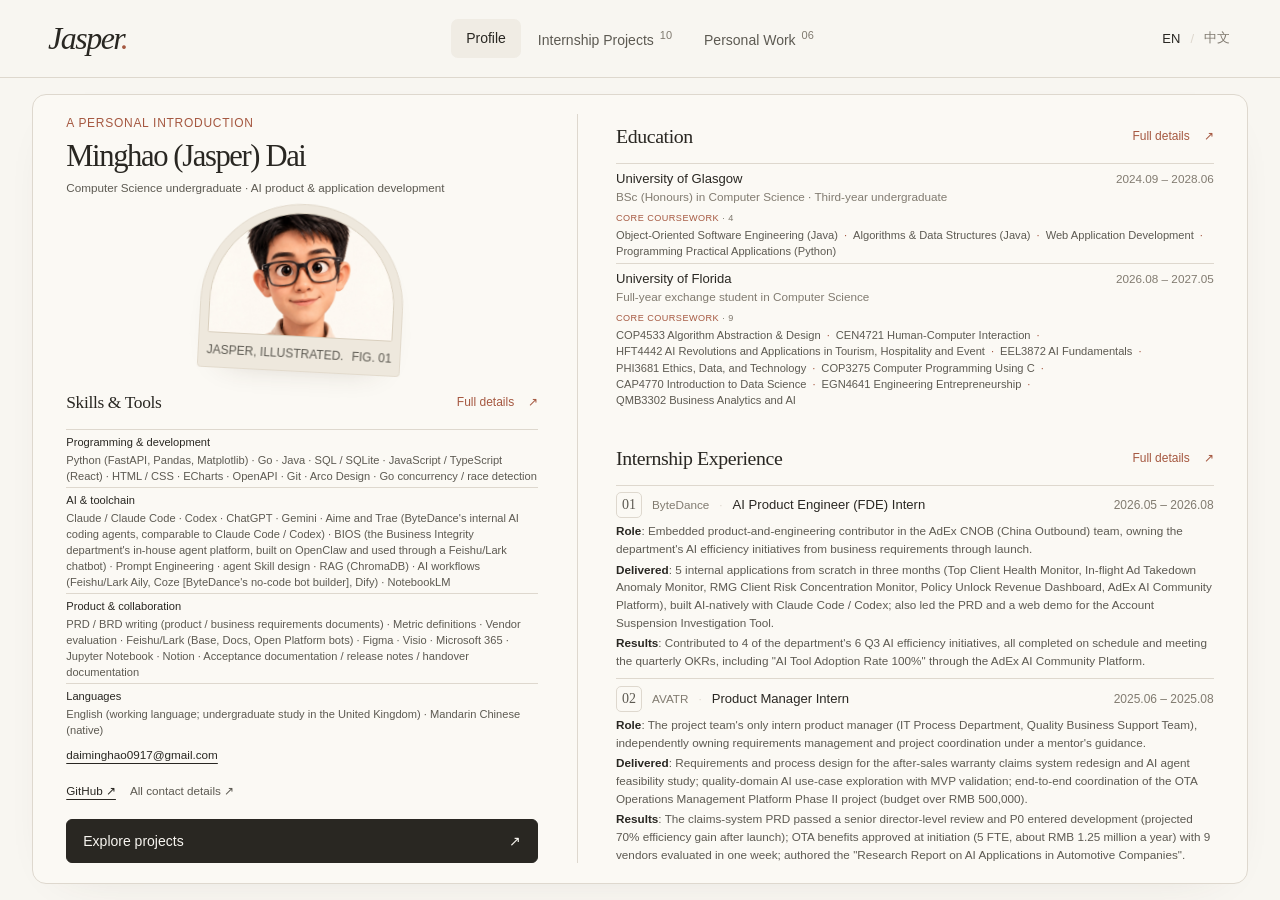
==== commit eaac0a8c: "Align ByteDance content with the Nov 2026 one-page résumé - Title: AI Product Engineer (FDE) Intern " ====
--- a/resume/index.html
+++ b/resume/index.html
@@ -21,7 +21,7 @@
       <nav class="page-tabs" role="tablist" aria-label="Portfolio pages" data-i18n-aria="navigation">
         <span class="tab-indicator" aria-hidden="true"></span>
         <button type="button" id="tab-profile" class="page-tab" role="tab" aria-controls="page-profile" aria-selected="true" tabindex="0" data-tab="profile"><span data-i18n="profile">Profile</span></button>
-        <button type="button" id="tab-internships" class="page-tab" role="tab" aria-controls="page-internships" aria-selected="false" tabindex="-1" data-tab="internships"><span data-i18n="internships">Internship Projects</span><span class="tab-count">09</span></button>
+        <button type="button" id="tab-internships" class="page-tab" role="tab" aria-controls="page-internships" aria-selected="false" tabindex="-1" data-tab="internships"><span data-i18n="internships">Internship Projects</span><span class="tab-count">10</span></button>
         <button type="button" id="tab-work" class="page-tab" role="tab" aria-controls="page-work" aria-selected="false" tabindex="-1" data-tab="work"><span data-i18n="work">Personal Work</span><span class="tab-count">06</span></button>
       </nav>
       <div class="language-switch" role="group" aria-label="Language / 语言"><button type="button" data-language="en" aria-pressed="true" lang="en">EN</button><span aria-hidden="true">/</span><button type="button" data-language="zh" aria-pressed="false" lang="zh-CN">中文</button></div>
@@ -46,14 +46,14 @@
       </section>
       <section class="resume-section" id="experience">
         <div class="section-heading"><div><h2 data-i18n="experience">Internship Experience</h2></div><button type="button" class="text-link detail-link" data-profile-detail="experience"><span data-i18n="fullDetails">Full details</span> ↗</button></div>
-        <div class="experience-list" id="experience-slots"><article class="experience-row"><div class="exp-head"><div class="exp-title"><span class="org-mark">01</span><span class="exp-org"><span class="" data-content-language="en" lang="en" >ByteDance</span><span class="" data-content-language="zh" lang="zh-CN" >字节跳动</span></span><h3 class="slot-title" data-content-language="en" lang="en" data-source-field="sections.2.entries.0.title">Forward Deployed Engineer (FDE) Intern</h3><h3 class="slot-title" data-content-language="zh" lang="zh-CN" data-source-field="sections.2.entries.0.title">前线部署工程师（FDE）实习生</h3></div><p class="date-slot" data-content-language="en" lang="en" data-source-field="sections.2.entries.0.head.1">2026.05 – 2026.08</p><p class="date-slot" data-content-language="zh" lang="zh-CN" data-source-field="sections.2.entries.0.head.1">2026.05 – 2026.08</p></div><ul class="brief-list"><li class="" data-content-language="en" lang="en" data-brief-field="entries.0.bullets.0"><strong>Role</strong>: Embedded product-and-engineering contributor in the AdEx CNOB (China Outbound) team, owning the department&#x27;s AI efficiency initiatives from business requirements through launch.</li><li class="" data-content-language="zh" lang="zh-CN" data-brief-field="entries.0.bullets.0"><strong>定位</strong>：驻 AdEx CNOB（中国出海）团队的「最懂业务的产研」，负责部门 AI 提效专项建设，从业务需求到上线全程自己完成。</li><li class="" data-content-language="en" lang="en" data-brief-field="entries.0.bullets.1"><strong>Delivered</strong>: 5 internal applications from scratch in three months (Top Client Health Monitor, In-flight Ad Takedown Anomaly Monitor, RMG Client Risk Concentration Monitor, Policy Unlock Revenue Dashboard, AdEx AI Community Platform), built AI-natively with Claude Code / Codex; also led the PRD for the Account Suspension Investigation Skill.</li><li class="" data-content-language="zh" lang="zh-CN" data-brief-field="entries.0.bullets.1"><strong>交付</strong>：三个月内从 0 到 1 交付 5 个内部应用（超头部客户健康度监控、投中下线异常监控、RMG 客户风险浓度监控、政策解锁收益看板、AdEx AI 社区平台），用 Claude Code / Codex 以 AI Native 方式开发；另主导账户封禁排查 Skill 的产品定义与 PRD。</li><li class="" data-content-language="en" lang="en" data-brief-field="entries.0.bullets.2"><strong>Results</strong>: Contributed to 4 of the department&#x27;s 6 Q3 AI efficiency initiatives, all completed on schedule and meeting the quarterly OKRs, including &quot;AI Tool Adoption Rate 100%&quot; through the AdEx AI Community Platform.</li><li class="" data-content-language="zh" lang="zh-CN" data-brief-field="entries.0.bullets.2"><strong>成果</strong>：参与部门 Q3 六个 AI 提效专项中的 4 个，全部按计划完成并达成季度 OKR；「AI 工具 Adoption Rate 100%」通过 AdEx AI 社区平台达成。</li></ul></article><article class="experience-row"><div class="exp-head"><div class="exp-title"><span class="org-mark">02</span><span class="exp-org"><span class="" data-content-language="en" lang="en" >AVATR</span><span class="" data-content-language="zh" lang="zh-CN" >阿维塔</span></span><h3 class="slot-title" data-content-language="en" lang="en" data-source-field="sections.2.entries.1.title">Product Manager Intern</h3><h3 class="slot-title" data-content-language="zh" lang="zh-CN" data-source-field="sections.2.entries.1.title">产品经理实习生</h3></div><p class="date-slot" data-content-language="en" lang="en" data-source-field="sections.2.entries.1.head.1">2025.06 – 2025.08</p><p class="date-slot" data-content-language="zh" lang="zh-CN" data-source-field="sections.2.entries.1.head.1">2025.06 – 2025.08</p></div><ul class="brief-list"><li class="" data-content-language="en" lang="en" data-brief-field="entries.1.bullets.0"><strong>Role</strong>: The project team&#x27;s only intern product manager (IT Process Department, Quality Business Support Team), independently owning requirements management and project coordination under a mentor&#x27;s guidance.</li><li class="" data-content-language="zh" lang="zh-CN" data-brief-field="entries.1.bullets.0"><strong>定位</strong>：IT 流程部质量业务支持团队、项目组唯一实习生产品经理，在带教老师指导下独立承担需求管理与项目统筹。</li><li class="" data-content-language="en" lang="en" data-brief-field="entries.1.bullets.1"><strong>Delivered</strong>: Requirements and process design for the after-sales warranty claims system redesign and AI agent feasibility study; quality-domain AI use-case exploration with MVP validation; end-to-end coordination of the OTA Operations Management Platform Phase II project (budget over RMB 500,000).</li><li class="" data-content-language="zh" lang="zh-CN" data-brief-field="entries.1.bullets.1"><strong>交付</strong>：主导售后三包索赔系统重构与 AI 智能体预研的需求与流程设计；探索质量域 AI 落地场景并做 MVP 验证；独立统筹预算超 50 万元的 OTA 运营管理平台二期项目。</li><li class="" data-content-language="en" lang="en" data-brief-field="entries.1.bullets.2"><strong>Results</strong>: The claims-system PRD passed a senior director-level review and P0 entered development (projected 70% efficiency gain after launch); OTA benefits approved at initiation (5 FTE, about RMB 1.25 million a year) with 9 vendors evaluated in one week; authored the &quot;Research Report on AI Applications in Automotive Companies&quot;.</li><li class="" data-content-language="zh" lang="zh-CN" data-brief-field="entries.1.bullets.2"><strong>成果</strong>：索赔系统 PRD 通过高级总监级评审、P0 进入开发（上线后预计提升 70% 人效）；OTA 立项收益获批（每年节省 5 人力，约 125 万元），一周内完成 9 家供应商评审；独立完成《车企 AI 应用现状调研报告》。</li></ul></article></div>
+        <div class="experience-list" id="experience-slots"><article class="experience-row"><div class="exp-head"><div class="exp-title"><span class="org-mark">01</span><span class="exp-org"><span class="" data-content-language="en" lang="en" >ByteDance</span><span class="" data-content-language="zh" lang="zh-CN" >字节跳动</span></span><h3 class="slot-title" data-content-language="en" lang="en" data-source-field="sections.2.entries.0.title">AI Product Engineer (FDE) Intern</h3><h3 class="slot-title" data-content-language="zh" lang="zh-CN" data-source-field="sections.2.entries.0.title">AI 产品工程师（FDE）实习生</h3></div><p class="date-slot" data-content-language="en" lang="en" data-source-field="sections.2.entries.0.head.1">2026.05 – 2026.08</p><p class="date-slot" data-content-language="zh" lang="zh-CN" data-source-field="sections.2.entries.0.head.1">2026.05 – 2026.08</p></div><ul class="brief-list"><li class="" data-content-language="en" lang="en" data-brief-field="entries.0.bullets.0"><strong>Role</strong>: Embedded product-and-engineering contributor in the AdEx CNOB (China Outbound) team, owning the department&#x27;s AI efficiency initiatives from business requirements through launch.</li><li class="" data-content-language="zh" lang="zh-CN" data-brief-field="entries.0.bullets.0"><strong>定位</strong>：驻 AdEx CNOB（中国出海）团队的产研，负责部门 AI 提效专项建设，从业务需求到上线全程自己完成。</li><li class="" data-content-language="en" lang="en" data-brief-field="entries.0.bullets.1"><strong>Delivered</strong>: 5 internal applications from scratch in three months (Top Client Health Monitor, In-flight Ad Takedown Anomaly Monitor, RMG Client Risk Concentration Monitor, Policy Unlock Revenue Dashboard, AdEx AI Community Platform), built AI-natively with Claude Code / Codex; also led the PRD and a web demo for the Account Suspension Investigation Tool.</li><li class="" data-content-language="zh" lang="zh-CN" data-brief-field="entries.0.bullets.1"><strong>交付</strong>：三个月内从 0 到 1 交付 5 个内部应用（超头部客户健康度监控、投中下线异常监控、RMG 客户风险浓度监控、政策解锁收益看板、AdEx AI 社区平台），用 Claude Code / Codex 以 AI Native 方式开发；另主导账户封禁排查工具的产品定义、PRD 与 Web 版 demo。</li><li class="" data-content-language="en" lang="en" data-brief-field="entries.0.bullets.2"><strong>Results</strong>: Contributed to 4 of the department&#x27;s 6 Q3 AI efficiency initiatives, all completed on schedule and meeting the quarterly OKRs, including &quot;AI Tool Adoption Rate 100%&quot; through the AdEx AI Community Platform.</li><li class="" data-content-language="zh" lang="zh-CN" data-brief-field="entries.0.bullets.2"><strong>成果</strong>：参与部门 Q3 六个 AI 提效专项中的 4 个，全部按计划完成并达成季度 OKR；「AI 工具 Adoption Rate 100%」通过 AdEx AI 社区平台达成。</li></ul></article><article class="experience-row"><div class="exp-head"><div class="exp-title"><span class="org-mark">02</span><span class="exp-org"><span class="" data-content-language="en" lang="en" >AVATR</span><span class="" data-content-language="zh" lang="zh-CN" >阿维塔</span></span><h3 class="slot-title" data-content-language="en" lang="en" data-source-field="sections.2.entries.1.title">Product Manager Intern</h3><h3 class="slot-title" data-content-language="zh" lang="zh-CN" data-source-field="sections.2.entries.1.title">产品经理实习生</h3></div><p class="date-slot" data-content-language="en" lang="en" data-source-field="sections.2.entries.1.head.1">2025.06 – 2025.08</p><p class="date-slot" data-content-language="zh" lang="zh-CN" data-source-field="sections.2.entries.1.head.1">2025.06 – 2025.08</p></div><ul class="brief-list"><li class="" data-content-language="en" lang="en" data-brief-field="entries.1.bullets.0"><strong>Role</strong>: The project team&#x27;s only intern product manager (IT Process Department, Quality Business Support Team), independently owning requirements management and project coordination under a mentor&#x27;s guidance.</li><li class="" data-content-language="zh" lang="zh-CN" data-brief-field="entries.1.bullets.0"><strong>定位</strong>：IT 流程部质量业务支持团队、项目组唯一实习生产品经理，在带教老师指导下独立承担需求管理与项目统筹。</li><li class="" data-content-language="en" lang="en" data-brief-field="entries.1.bullets.1"><strong>Delivered</strong>: Requirements and process design for the after-sales warranty claims system redesign and AI agent feasibility study; quality-domain AI use-case exploration with MVP validation; end-to-end coordination of the OTA Operations Management Platform Phase II project (budget over RMB 500,000).</li><li class="" data-content-language="zh" lang="zh-CN" data-brief-field="entries.1.bullets.1"><strong>交付</strong>：主导售后三包索赔系统重构与 AI 智能体预研的需求与流程设计；探索质量域 AI 落地场景并做 MVP 验证；独立统筹预算超 50 万元的 OTA 运营管理平台二期项目。</li><li class="" data-content-language="en" lang="en" data-brief-field="entries.1.bullets.2"><strong>Results</strong>: The claims-system PRD passed a senior director-level review and P0 entered development (projected 70% efficiency gain after launch); OTA benefits approved at initiation (5 FTE, about RMB 1.25 million a year) with 9 vendors evaluated in one week; authored the &quot;Research Report on AI Applications in Automotive Companies&quot;.</li><li class="" data-content-language="zh" lang="zh-CN" data-brief-field="entries.1.bullets.2"><strong>成果</strong>：索赔系统 PRD 通过高级总监级评审、P0 进入开发（上线后预计提升 70% 人效）；OTA 立项收益获批（每年节省 5 人力，约 125 万元），一周内完成 9 家供应商评审；独立完成《车企 AI 应用现状调研报告》。</li></ul></article></div>
       </section>
         </div>
       </div>
     </section>
     <section class="page-panel" id="page-internships" role="tabpanel" aria-labelledby="tab-internships" hidden>
       <div class="page-intro"><div><p class="eyebrow"><span class="index-number">02</span><span class="eyebrow-line" aria-hidden="true"></span><span data-i18n="internshipEyebrow">From context to delivery</span></p><h1 class="page-title" data-content-language="en" lang="en" data-source-field="sections.2.title">Internship Experience</h1><h1 class="page-title" data-content-language="zh" lang="zh-CN" data-source-field="sections.2.title">实习经历</h1></div><button type="button" class="button secondary expand-all" data-scope="internships" aria-expanded="false"><span data-i18n="expandAll">Expand all</span><span aria-hidden="true">+</span></button></div>
-      <div id="internship-slots"><section class="project-group"><div class="group-header"><h2 class="" data-content-language="en" lang="en" data-source-field="sections.2.entries.0.head.0">ByteDance</h2><h2 class="" data-content-language="zh" lang="zh-CN" data-source-field="sections.2.entries.0.head.0">字节跳动 ByteDance</h2><span>6 <span class="" data-content-language="en" lang="en" >projects</span><span class="" data-content-language="zh" lang="zh-CN" >个项目</span></span></div><details class="company-context" data-accordion data-scope="company"><summary><span class="" data-content-language="en" lang="en" >Role, responsibilities &amp; overall impact</span><span class="" data-content-language="zh" lang="zh-CN" >实习角色、职责与整体成果</span><span class="expand-glyph" aria-hidden="true"></span></summary><div class="company-context-body accordion-body"><p class="source-meta" data-content-language="en" lang="en" data-source-field="sections.2.entries.0.head.1">2026.05 – 2026.08</p><p class="source-meta" data-content-language="zh" lang="zh-CN" data-source-field="sections.2.entries.0.head.1">2026.05 – 2026.08</p><p class="source-meta" data-content-language="en" lang="en" data-source-field="sections.2.entries.0.head.2">Beijing</p><p class="source-meta" data-content-language="zh" lang="zh-CN" data-source-field="sections.2.entries.0.head.2">北京</p><p class="source-description" data-content-language="en" lang="en" data-source-field="sections.2.entries.0.desc.0">TikTok Monetization · Business Integrity · Advertiser Experience (AdEx) · CNOB (China Outbound) team</p><p class="source-description" data-content-language="zh" lang="zh-CN" data-source-field="sections.2.entries.0.desc.0">TikTok 商业化 · 商业安全（Business Integrity）· 广告主体验（AdEx）· CNOB（中国出海）团队</p><p class="source-role" data-content-language="en" lang="en" data-source-field="sections.2.entries.0.title">Forward Deployed Engineer (FDE) Intern</p><p class="source-role" data-content-language="zh" lang="zh-CN" data-source-field="sections.2.entries.0.title">前线部署工程师（FDE）实习生</p><p class="source-description" data-content-language="en" lang="en" data-source-field="sections.2.entries.0.tagline">An embedded product-and-engineering role delivering internal AI applications end to end through AI-native development</p><p class="source-description" data-content-language="zh" lang="zh-CN" data-source-field="sections.2.entries.0.tagline">驻业务团队的产品 + 研发角色，以 AI Native 方式端到端交付内部 AI 应用</p><ul class="source-list"><li class="" data-content-language="en" lang="en" data-source-field="sections.2.entries.0.bullets.0"><strong>Context &amp; role</strong>: The AdEx CNOB team helps Chinese advertisers operating internationally resolve ad review, appeal, policy, and account compliance issues. AI requests had to queue through a BRD → review → product-and-engineering scheduling → development process, with engineering capacity as the bottleneck. Served as the team&#x27;s product-and-engineering contributor with deep knowledge of AdEx operations, owning the department&#x27;s AI efficiency initiatives end to end, from business requirements through launch.</li><li class="" data-content-language="zh" lang="zh-CN" data-source-field="sections.2.entries.0.bullets.0"><strong>背景与定位</strong>：AdEx CNOB 团队帮助中国出海广告主解决广告审核、申诉、政策与账户合规问题。团队的 AI 需求需经「BRD → 评审 → 产研排期 → 开发」链路排队，产研资源是瓶颈；因此以「最懂 AdEx 业务的产研」为定位，负责部门 AI 提效专项建设，从业务需求到上线全部自己完成。</li><li class="" data-content-language="en" lang="en" data-source-field="sections.2.entries.0.bullets.1"><strong>Responsibilities</strong>: Delivered 5 internal applications from scratch within three months—the Top Client Health Monitor, In-flight Ad Takedown Anomaly Monitor, RMG Client Risk Concentration Monitor, Policy Unlock Revenue Dashboard, and AdEx AI Community Platform—and deployed them on the company&#x27;s internal AI application hosting platform. Also led product definition and the PRD for 1 additional project, the Account Suspension Investigation Skill (a packaged agent workflow on BIOS for investigating mistaken account suspensions). Used an AI-native development approach: owned requirements gathering, metric definitions, architecture design, code review, and technical acceptance; used Claude Code / Codex for implementation; and ran business acceptance testing and weekly progress reporting.</li><li class="" data-content-language="zh" lang="zh-CN" data-source-field="sections.2.entries.0.bullets.1"><strong>工作内容</strong>：三个月内从 0 到 1 交付 5 个内部应用（超头部客户健康度监控、投中下线异常监控、RMG 客户风险浓度监控、政策解锁收益看板、AdEx AI 社区平台）并部署到公司内部 AI 应用托管平台；另主导 1 个项目的产品定义与 PRD（账户封禁排查 Agent Skill）。采用 AI Native 开发：负责需求收集、数据口径定义、架构设计、代码评审与验收，用 Claude Code / Codex 完成开发，并承担业务验收与周会汇报。</li><li class="" data-content-language="en" lang="en" data-source-field="sections.2.entries.0.bullets.2"><strong>Results</strong>: AdEx had 6 AI efficiency initiatives in Q3: top-client monitoring, policy unlocking, mistaken account suspensions, erroneous ad-creative enforcement, TAP, and animated-comic risk control. Contributed to 4 of them: top-client monitoring, policy unlocking, mistaken account suspensions, and animated-comic risk control. All initiatives were completed on schedule within the quarter and met the quarterly OKRs; the AdEx AI Community Platform supported achievement of the “AI Tool Adoption Rate 100%” target.</li><li class="" data-content-language="zh" lang="zh-CN" data-source-field="sections.2.entries.0.bullets.2"><strong>成果</strong>：AdEx 部门 Q3 共设 6 个 AI 提效专项（超头客监控、政策解锁、账户误封禁、广告素材误伤、TAP、漫剧风险控制），参与其中 4 个（超头客、政策解锁、账户误封禁、漫剧风险控制）；季度内所有专项按计划完成并达成季度 OKR，其中「AI 工具 Adoption Rate 100%」目标通过 AdEx AI 社区平台达成。</li></ul></div></details><details class="project-accordion" data-accordion data-scope="internships" id="project-1"><summary class="project-summary"><span class="project-number">01</span><div><h3 class="" data-content-language="en" lang="en" data-source-field="sections.2.entries.0.blocks.0.head.0">Top Client Health Monitor · Dashboard &amp; Web Workbench</h3><h3 class="" data-content-language="zh" lang="zh-CN" data-source-field="sections.2.entries.0.blocks.0.head.0">超头部客户健康度监控 · 数据看板 + Web 工作台</h3><p class="project-role" data-content-language="en" lang="en" data-source-field="sections.2.entries.0.blocks.0.head.1">Product Manager &amp; Developer</p><p class="project-role" data-content-language="zh" lang="zh-CN" data-source-field="sections.2.entries.0.blocks.0.head.1">产品经理 &amp; 开发</p><p class="source-summary" data-content-language="en" lang="en" data-source-field="sections.2.entries.0.blocks.0.summary.0">Built health monitoring for CNOB&#x27;s 39 top outbound advertisers, evolving from V1.0 “BI-tool alerts + automated daily reports” into a standalone V2.0 application with a client-group owner workbench. After two iterations and multiple refinements, it served 11 AdEx CNOB client-group owners, ran stably for 70+ consecutive days through the end of the internship, identified 3,000+ anomaly records, and was showcased within the department as an outstanding AI efficiency case.</p><p class="source-summary" data-content-language="zh" lang="zh-CN" data-source-field="sections.2.entries.0.blocks.0.summary.0">为 CNOB 39 家头部出海广告主建立健康度监控：从「BI 告警 + 自动日报」的 V1.0 到带集团 owner 工作台的独立应用 V2.0，经两次迭代与多次优化，被 AdEx CNOB 11 位集团 owner 使用，离职前连续稳定运行 70+ 天，识别 3,000+ 条异常记录，被作为 AI 提效优秀案例在部门内展示。</p></div><span class="expand-glyph" aria-hidden="true"></span></summary><div class="accordion-body"><div class="accordion-inner"><div class="case-layout"><div class="case-copy"><ul class="source-list"><li class="" data-content-language="en" lang="en" data-source-field="sections.2.entries.0.blocks.0.bullets.0"><strong>Project background</strong>: The health of CNOB&#x27;s 39 top outbound advertisers was measured through six metric groups, including approval rate, erroneous content rejection, erroneous account enforcement, review turnaround time, and in-flight ad takedowns. The metrics were scattered across business-intelligence (BI) dashboards; anomalies relied on manual observation, with no alerts or follow-through process. Group owners often learned about problems only after a client complaint. The goal was to detect anomalies promptly so owners could intervene proactively.</li><li class="" data-content-language="zh" lang="zh-CN" data-source-field="sections.2.entries.0.blocks.0.bullets.0"><strong>项目背景</strong>：CNOB 39 家头部出海广告主的健康度由审核通过率、内容误拒、账户误处罚、审核时长、投中下线等六组指标构成，此前散落在 BI 看板里，异常靠人盯，没有告警、也没有处理闭环，集团 owner 往往在客户投诉后才知道出了问题。目标是让 owner 第一时间发现异常并主动介入。</li><li class="" data-content-language="en" lang="en" data-source-field="sections.2.entries.0.blocks.0.bullets.1"><strong>V1.0 (BI alerts + automated daily reports)</strong>: Maintained a client-information and threshold mapping table and used the BI tool&#x27;s built-in anomaly notifications for threshold-based alerts. An Agent scheduled task also read the internal BI platform daily using the threshold table, wrote over-threshold records to an anomaly log, and generated a static HTML daily report with a health dashboard showing the latest daily values, historical data, and trends. The limitations were that alerts and reports used separately maintained data, and the report was view-only. Also wrote a monitoring setup guide and a shared threshold worksheet for team reuse.</li><li class="" data-content-language="zh" lang="zh-CN" data-source-field="sections.2.entries.0.blocks.0.bullets.1"><strong>V1.0（BI 告警 + 自动日报）</strong>：维护一张客户信息与阈值匹配表，用 BI 工具内置的异常推送实现阈值告警；同时用 Agent 定时任务每日按阈值表读取内部 BI 平台数据，超阈值即写入异常记录底表，并据此生成静态 HTML 日报，内置「健康度驾驶舱」，可看当日最新值、历史数据与变化趋势。局限是告警与日报的数据分开维护，日报只能看、不能操作。另编写监控搭建指南与阈值协作表供团队复用。</li><li class="" data-content-language="en" lang="en" data-source-field="sections.2.entries.0.blocks.0.bullets.2"><strong>V2.0 (from dashboard to workbench)</strong>: About a month after launch, new problems emerged: client-side violations distorted overall health data, manual exclusions left no record of the work, and groups needed to update Account IDs and thresholds. Expanded the solution into a standalone application with alerts and reports driven by one anomaly log. Retained the dashboard and added an owner workbench for tagging anomalies in each owner&#x27;s groups: client-side issue; erroneous model enforcement requiring coordination with the model team; or an unsuitable threshold, such as high ad volume triggering a rejection-count threshold while the rejection rate remained normal. Owners could also submit threshold and account changes in the platform, effective as soon as an administrator approved them in Feishu.</li><li class="" data-content-language="zh" lang="zh-CN" data-source-field="sections.2.entries.0.blocks.0.bullets.2"><strong>V2.0（从看板到工作台）</strong>：上线约一个月后发现新的问题：客户自身违规导致的健康度下降会干扰整体数据，人工剔除又留不下工作痕迹；各集团的 Account ID 与阈值也有变更需求。于是增补开发为独立应用，告警与日报统一由同一异常记录底表驱动：保留驾驶舱，新增集团 owner 工作台，对自己负责集团的异常记录打标（客户自身问题 / 模型误伤，需联动模型团队 / 阈值设置不合理，如投放量大导致拒审量超阈但拒审率正常），并可在平台提交阈值与账户变更申请，管理员在飞书点击同意即生效。</li><li class="" data-content-language="en" lang="en" data-source-field="sections.2.entries.0.blocks.0.bullets.3"><strong>Engineering &amp; architecture</strong>: V1.0 was not a standalone application: apart from a single table-scanning script, everything was assembled from existing platform capabilities—Feishu tables for thresholds and client information, the BI tool&#x27;s built-in notifications for Feishu alerts, and a scheduled task on the internal agent platform that ran the script, fetched data, wrote anomaly records to the log, and generated the static HTML daily report.<br>V2.0 became a standalone full-stack application implemented entirely through Vibe Coding: a Python FastAPI backend with 5,000+ lines of business logic, a React frontend, and SQLite. A data-access library with no external dependencies called the BI query API directly, replacing the assistant-layer scheduled task. The initial deployment used one hosted instance; data compliance requirements led to a multi-instance architecture with centralized data, in which only the administrator instance performed scans and notifications while other instances shared anomaly records. Daily scheduled scans took approximately 75–90 minutes. The application served 11 AdEx CNOB client-group owners. Approval-rate calculations were compared value by value against a 1,249-row ground-truth dataset, with zero differences.</li><li class="" data-content-language="zh" lang="zh-CN" data-source-field="sections.2.entries.0.blocks.0.bullets.3"><strong>工程与架构</strong>：V1.0 未做应用，只写了一段扫表代码，其余全部用平台现成能力拼装：飞书表格维护阈值和客户信息，BI 工具内置异常推送做飞书告警，Agent 助理层定时任务运行扫表脚本取数、将异常记录写入数据底表并生成静态 HTML 日报。<br>V2.0 升级为独立全栈应用，全程 Vibe Coding 实现：Python FastAPI 后端（5,000+ 行业务逻辑）+ React 前端 + SQLite，无外部依赖的取数库直接调用 BI 平台查询接口，取代助理层定时任务；初版为托管平台单实例，因数据合规要求改为数据中心化的多实例，扫表与推送只在管理员实例运行，其他实例仅共享异常记录数据；每日定时扫描约 75–90 分钟，AdEx CNOB 11 位客户集团 owner 使用；审核通过率口径与 1,249 行真值集逐值对拍，零差异。</li><li class="" data-content-language="en" lang="en" data-source-field="sections.2.entries.0.blocks.0.bullets.4"><strong>Results</strong>: The two versions ran stably for 70+ days, with parallel-run validation during the transition. Backfilling all top-client data from the start of 2026 identified 3,000+ anomaly records, with 1,000+ additional records identified since launch. Group owners learned about client issues promptly and proactively coordinated with clients and sales to resolve them, substantially improving the advertising experience for top advertisers. Although scoped to CNOB clients, the project was showcased within the Business Integrity department as an outstanding AI efficiency case, shared as a best-practice example by the internal AI application hosting platform&#x27;s development team, and used as a reference for the Global AdEx team.</li><li class="" data-content-language="zh" lang="zh-CN" data-source-field="sections.2.entries.0.blocks.0.bullets.4"><strong>成果</strong>：两个版本稳定运行 70+ 天，版本切换期间双跑验证；上线后回溯 2026 年以来全部头部客户数据，识别 3,000+ 条异常记录，上线以来新增识别 1,000+ 条；集团 owner 第一时间获知客户问题并主动介入，协同客户与销售解决，显著改善头部广告主的投放体验。项目虽以 CNOB 客户为范围，但被作为 AI 提效优秀案例在商业安全部门内部展示，被内部 AI 应用托管平台的开发团队作为优秀实践案例分享，并作为范本供 Global AdEx 团队参考借鉴。</li></ul></div><aside class="case-aside"><p class="slot-meta"><span class="" data-content-language="en" lang="en" >TOOLS &amp; APPROACH</span><span class="" data-content-language="zh" lang="zh-CN" >工具与方法</span></p><p class="source-stack" data-content-language="en" lang="en" data-source-field="sections.2.entries.0.blocks.0.head.2">Python FastAPI · React · SQLite · Feishu (Lark) bot · Internal business-intelligence (BI) platform query API</p><p class="source-stack" data-content-language="zh" lang="zh-CN" data-source-field="sections.2.entries.0.blocks.0.head.2">Python FastAPI · React · SQLite · 飞书机器人 · 内部 BI（商业智能）平台查询接口</p></aside></div></div></div></details><details class="project-accordion" data-accordion data-scope="internships" id="project-2"><summary class="project-summary"><span class="project-number">02</span><div><h3 class="" data-content-language="en" lang="en" data-source-field="sections.2.entries.0.blocks.1.head.0">In-flight Ad Takedown Anomaly Monitor</h3><h3 class="" data-content-language="zh" lang="zh-CN" data-source-field="sections.2.entries.0.blocks.1.head.0">投中下线异常监控系统</h3><p class="project-role" data-content-language="en" lang="en" data-source-field="sections.2.entries.0.blocks.1.head.1">Product Manager &amp; Developer</p><p class="project-role" data-content-language="zh" lang="zh-CN" data-source-field="sections.2.entries.0.blocks.1.head.1">产品经理 &amp; 开发</p><p class="source-summary" data-content-language="en" lang="en" data-source-field="sections.2.entries.0.blocks.1.summary.0">Built real-time in-flight ad takedown alerts for 831 clients / 2,548 accounts. Initiated urgently in late July after an ad-delivery issue with a client in one industry, the platform went live in two days by reusing the Top Client Health Monitor&#x27;s probe logic. A 5-minute probe cadence supported timely detection, while a modular configuration across three dimensions let group owners manage thresholds and recipients on their own. By the end of the internship, it had run stably for 30 days, sent approximately 20 alerts daily, covered 11 sub-industries, and was highly commended by the department head.</p><p class="source-summary" data-content-language="zh" lang="zh-CN" data-source-field="sections.2.entries.0.blocks.1.summary.0">为 831 个客户 / 2,548 个账户建立广告投中下线的实时告警：7 月底因某行业客户的投放问题紧急立项，复用超头部客户健康度监控的探针逻辑两天内上线，5 分钟探针保证时效，三维度模块化配置让集团 owner 自主管理阈值与接收人；离职前稳定运行 30 天，每日推送约 20 条告警，覆盖 11 个子行业，获部门 leader 高度认可。</p></div><span class="expand-glyph" aria-hidden="true"></span></summary><div class="accordion-body"><div class="accordion-inner"><div class="case-layout"><div class="case-copy"><ul class="source-list"><li class="" data-content-language="en" lang="en" data-source-field="sections.2.entries.0.blocks.1.bullets.0"><strong>Project background</strong>: A high-priority client issue in a particular industry in late July highlighted the poor experience caused by ads being taken down during active delivery. The business needed real-time alerts. Reused the Top Client Health Monitor&#x27;s probe-and-scan logic to build and launch the platform in two days. To meet timeliness requirements, increased probe frequency from every 30 minutes to every 5 minutes. Coverage included 831 clients / 2,548 accounts.</li><li class="" data-content-language="zh" lang="zh-CN" data-source-field="sections.2.entries.0.blocks.1.bullets.0"><strong>项目背景</strong>：7 月底某行业客户出现高关注度的投放问题，广告投中下线造成很差的客户体验，业务方需要对下线情况做到实时告警。复用超头部客户健康度监控的探针扫表逻辑，两天内完成平台建设并上线；因为要求时效性，探针频率从 30 分钟提高到 5 分钟。覆盖 831 个客户 / 2,548 个账户。</li><li class="" data-content-language="en" lang="en" data-source-field="sections.2.entries.0.blocks.1.bullets.1"><strong>Product design (three-dimensional modular configuration + bulk import)</strong>: Organized configuration around client groups, monitoring groups, and recipients. Each client group contained Account IDs with individual takedown-rate / takedown-count thresholds and AND / OR relationships. Monitoring groups mapped to notification recipients and typically represented a sub-industry—such as social apps, utility apps, consumer-electronics (3C) e-commerce, web e-commerce, or beauty e-commerce—under a group owner. Recipient records contained names and Feishu email addresses. Monitoring groups connected client groups with recipients, allowing flexible combinations. Owners could edit thresholds and their logical relationships; always-true rules were rejected on entry. The platform did not integrate an LLM. To reduce data-entry effort, it provided a standard CSV workflow: download a template → reformat client information to match → upload. Code automatically deduplicated and validated records, updated changed thresholds, added new Account IDs, and also supported full replacement.</li><li class="" data-content-language="zh" lang="zh-CN" data-source-field="sections.2.entries.0.blocks.1.bullets.1"><strong>产品设计（三维度模块化配置 + 批量导入）</strong>：配置中心按三个维度组织：客户集团（下挂若干 Account ID，每个 Account ID 有各自的下线率 / 下线量阈值及 AND / OR 关系）、监控组（对应若干通知接收人，通常一个监控组即一个子行业，如社交应用、工具应用、3C 电商、Web 电商、美妆电商，各由一位集团 owner 负责）、接收人（姓名 + 飞书邮箱）。监控组把客户集团与接收人拼接起来，任意客户集团可通过监控组与任意接收人自由组合；集团 owner 可自行设置阈值与阈值关系，恒真规则写入即拒。平台未接入大模型能力，为降低录入成本提供标准 CSV 模板：下载模板 → 按模板格式转写客户信息表 → 上传，代码自动去重与校验，阈值有变则更新、新 Account ID 则新增，另提供全量覆盖模式。</li><li class="" data-content-language="en" lang="en" data-source-field="sections.2.entries.0.blocks.1.bullets.2"><strong>Engineering &amp; architecture</strong>: Two 5-minute probes read the BI platform. A stability gate required two matching observations of the same data version at least 5 minutes apart before triggering a scan. A persistent Outbox stored alerts and per-recipient delivery records, then aggregated notifications into Feishu interactive cards by monitoring group. The notifier failed closed. Built with a Go service, a React / TypeScript frontend, and a Python data-access bridge, with code generated from a single OpenAPI contract and concurrent paths checked using race detection.</li><li class="" data-content-language="zh" lang="zh-CN" data-source-field="sections.2.entries.0.blocks.1.bullets.2"><strong>工程与架构</strong>：两个 5 分钟探针读取 BI 平台，稳定性门禁要求同一数据版本间隔 ≥5 分钟两次观测一致才触发扫描；告警经持久化 Outbox（告警 + 逐接收人投递记录）聚合为按监控组的飞书交互卡片，通知器 fail-closed。Go 服务 + React / TypeScript 前端 + Python 取数桥接，单一 OpenAPI 契约生成代码，并发路径经 race 检测。</li><li class="" data-content-language="en" lang="en" data-source-field="sections.2.entries.0.blocks.1.bullets.3"><strong>Results</strong>: Ran stably for 30 days from launch through the end of the internship, delivering approximately 20 alerts per day across 11 sub-industries. Fully met the project requirements and was highly commended by the department head.</li><li class="" data-content-language="zh" lang="zh-CN" data-source-field="sections.2.entries.0.blocks.1.bullets.3"><strong>成果</strong>：上线后至离职前稳定运行 30 天，每日成功推送约 20 条告警，覆盖 11 个子行业；完整满足项目需求，获部门 leader 高度认可。</li></ul></div><aside class="case-aside"><p class="slot-meta"><span class="" data-content-language="en" lang="en" >TOOLS &amp; APPROACH</span><span class="" data-content-language="zh" lang="zh-CN" >工具与方法</span></p><p class="source-stack" data-content-language="en" lang="en" data-source-field="sections.2.entries.0.blocks.1.head.2">Go · React / TypeScript · Python data-access bridge · OpenAPI code generation · 5-minute probes · Outbox</p><p class="source-stack" data-content-language="zh" lang="zh-CN" data-source-field="sections.2.entries.0.blocks.1.head.2">Go · React / TypeScript · Python 取数桥接 · OpenAPI 代码生成 · 5 分钟探针 · Outbox</p></aside></div></div></div></details><details class="project-accordion" data-accordion data-scope="internships" id="project-3"><summary class="project-summary"><span class="project-number">03</span><div><h3 class="" data-content-language="en" lang="en" data-source-field="sections.2.entries.0.blocks.2.head.0">RMG Client Risk Concentration Monitor</h3><h3 class="" data-content-language="zh" lang="zh-CN" data-source-field="sections.2.entries.0.blocks.2.head.0">RMG 客户风险浓度监控</h3><p class="project-role" data-content-language="en" lang="en" data-source-field="sections.2.entries.0.blocks.2.head.1">Product Manager &amp; Developer</p><p class="project-role" data-content-language="zh" lang="zh-CN" data-source-field="sections.2.entries.0.blocks.2.head.1">产品经理 &amp; 开发</p><p class="source-summary" data-content-language="en" lang="en" data-source-field="sections.2.entries.0.blocks.2.summary.0">Addressed accounts being suspended again for real-money gambling (RMG) after being allowlisted: matched the allowlist against suspension records account by account, calculated risk concentration across 35 groups by industry, and generated bilingual HTML daily reports that client-group owners could approve and send to sales in one click. An additional request outside the Q3 OKRs; delivered for business testing with positive feedback before the internship ended, after which a successor completed the formal launch.</p><p class="source-summary" data-content-language="zh" lang="zh-CN" data-source-field="sections.2.entries.0.blocks.2.summary.0">针对「加白后仍被当作真金赌博（RMG）再次封户」的问题，把白名单与封户名单逐一 mapping，按 35 个组、分行业计算风险浓度并生成双语 HTML 日报，集团 owner 确认后一键发送给销售；属 Q3 OKR 之外的增量需求，离职时已交付业务测试、反馈良好，随后由继任同学完成正式上线。</p></div><span class="expand-glyph" aria-hidden="true"></span></summary><div class="accordion-body"><div class="accordion-inner"><div class="case-layout"><div class="case-copy"><ul class="source-list"><li class="" data-content-language="en" lang="en" data-source-field="sections.2.entries.0.blocks.2.bullets.0"><strong>Project background</strong>: Some advertiser accounts had been incorrectly suspended for RMG (Real Money Gambling), manually investigated, and allowlisted, only to be suspended again for RMG-related reasons. This created a poor client experience. At an RMG governance coordination meeting, the business requested account-by-account matching of allowlists and suspension records to show the concentration of “still suspended after allowlisting” by industry, enabling sales to intervene promptly.</li><li class="" data-content-language="zh" lang="zh-CN" data-source-field="sections.2.entries.0.blocks.2.bullets.0"><strong>项目背景</strong>：部分广告主账户曾被当作真金赌博（RMG，Real Money Gambling）误封，人工排查后加入白名单，但加白后仍因 RMG 原因被再次封户，造成很差的客户体验。业务方在 RMG 治理协作会议上提出需求：把白名单与封户名单逐一 mapping，按行业给出「加白后仍被封户」的浓度，让销售侧及时介入。</li><li class="" data-content-language="en" lang="en" data-source-field="sections.2.entries.0.blocks.2.bullets.1"><strong>Metric definition &amp; calculation</strong>: Concentration = number of accounts appearing in both the suspension list and the allowlist / number of allowlisted accounts; the ideal value is 0. Worked with the business to align the numerator, denominator, and enforcement-type definitions. Aggregated through four levels—advertiser → account → salesperson → sales group—and divided the client list into 35 groups, with industry-level presentation.</li><li class="" data-content-language="zh" lang="zh-CN" data-source-field="sections.2.entries.0.blocks.2.bullets.1"><strong>口径与计算</strong>：浓度 = 同时出现在封户名单与白名单中的账户数 / 白名单账户数，理想值为 0；分母、分子与处罚类型口径与业务方共同校准，按「广告主 → 账户 → 销售 → 销售组」四级聚合，按客户名单分成 35 个组、按行业拆分呈现。</li><li class="" data-content-language="en" lang="en" data-source-field="sections.2.entries.0.blocks.2.bullets.2"><strong>Reporting &amp; distribution</strong>: Designed bilingual HTML reports for sales using a fixed, engineered template, replacing only the daily data while keeping the format consistent. Generated reports were first sent to group owners, who confirmed in the workbench whether they could be shared onward, then sent them to sales in one click using Feishu email addresses. Used the internal Agent&#x27;s static HTML hosting capability to generate directly accessible links without file downloads. Links followed a standardized “industry–group–date” naming scheme, for example <code>xx行业--xx组--2026.8.23.html</code>.</li><li class="" data-content-language="zh" lang="zh-CN" data-source-field="sections.2.entries.0.blocks.2.bullets.2"><strong>日报与分发流程</strong>：日报面向销售，是双语 HTML，用标准化模板做了工程固化，每天只替换当日数据、格式保持一致。分发流程：日报生成后先推送集团 owner，owner 在工作台确认可否对外透传，确认后在平台上按销售的飞书邮箱一键发送；利用内部 Agent 托管静态 HTML 的能力生成可直接打开的链接（无需下载文件），链接按「行业–组–日期」标准化命名，如 <code>xx行业--xx组--2026.8.23.html</code>。</li><li class="" data-content-language="en" lang="en" data-source-field="sections.2.entries.0.blocks.2.bullets.3"><strong>Engineering &amp; architecture</strong>: Used a Go backend and Python data-access bridge, reusing the Top Client Health Monitor&#x27;s data-access library, with direct delivery through a custom Feishu bot. Identified and fixed several data pitfalls during testing: aggregation keys had to use (salesperson, account) rather than account alone, which had misattributed 137 rows; report dates had to use the data partition date (T-2) rather than file modification time; dataset availability had to be verified with real queries rather than metadata; and cross-dimension queries on the internal BI platform could collapse rows non-monotonically, requiring empirical tests for every field combination.</li><li class="" data-content-language="zh" lang="zh-CN" data-source-field="sections.2.entries.0.blocks.2.bullets.3"><strong>工程与架构</strong>：Go 后端 + Python 取数桥接（复用超头部客户健康度监控的取数库），自建飞书机器人直接推送；测试中发现并修复多处数据陷阱：聚合键必须取（销售, 账户）而非仅账户（单键聚合错归 137 行）、报告日期必须取数据分区日期（T-2）而非文件修改时间、数据集可用性必须以真实查询而非元数据确认、BI 平台跨维度查询会非单调地折叠行数，因此对每种字段组合做了实证测试。</li><li class="" data-content-language="en" lang="en" data-source-field="sections.2.entries.0.blocks.2.bullets.4"><strong>Delivery status</strong>: Scoped as an additional business request outside the Q3 OKRs. Delivered to business users for testing before the internship ended, with positive feedback; a successor then completed the formal launch, and the monitor is now live.</li><li class="" data-content-language="zh" lang="zh-CN" data-source-field="sections.2.entries.0.blocks.2.bullets.4"><strong>交付状态</strong>：本项目不在 Q3 OKR 范围内，属业务方提出的增量需求；离职时已交付业务方测试，测试反馈良好，离职后由继任同学完成正式上线，现已上线。</li></ul></div><aside class="case-aside"><p class="slot-meta"><span class="" data-content-language="en" lang="en" >TOOLS &amp; APPROACH</span><span class="" data-content-language="zh" lang="zh-CN" >工具与方法</span></p><p class="source-stack" data-content-language="en" lang="en" data-source-field="sections.2.entries.0.blocks.2.head.2">Go · Python data-access bridge · Bilingual HTML daily reports · Feishu bot</p><p class="source-stack" data-content-language="zh" lang="zh-CN" data-source-field="sections.2.entries.0.blocks.2.head.2">Go · Python 取数桥接 · 双语 HTML 日报 · 飞书机器人</p></aside></div></div></div></details><details class="project-accordion" data-accordion data-scope="internships" id="project-4"><summary class="project-summary"><span class="project-number">04</span><div><h3 class="" data-content-language="en" lang="en" data-source-field="sections.2.entries.0.blocks.3.head.0">Policy Unlock Revenue Dashboard</h3><h3 class="" data-content-language="zh" lang="zh-CN" data-source-field="sections.2.entries.0.blocks.3.head.0">政策解锁收益看板</h3><p class="project-role" data-content-language="en" lang="en" data-source-field="sections.2.entries.0.blocks.3.head.1">Product Manager &amp; Developer</p><p class="project-role" data-content-language="zh" lang="zh-CN" data-source-field="sections.2.entries.0.blocks.3.head.1">产品经理 &amp; 开发</p><p class="source-summary" data-content-language="en" lang="en" data-source-field="sections.2.entries.0.blocks.3.summary.0">Consolidated policy-unlock revenue scattered across 15 internal business-intelligence (BI) dashboards into heatmaps by geography, placement, and industry. Daily automatic updates, custom date ranges, and editable policy names replaced 2–3 hours of weekly manual data collection. Two manual business-side checks found an exact data match. The dashboard ran stably for 50 days and met the Q3 OKR.</p><p class="source-summary" data-content-language="zh" lang="zh-CN" data-source-field="sections.2.entries.0.blocks.3.summary.0">把分散在 15 个 BI 看板里的政策解锁收益整合成按地区、版位、行业三维度的热力图看板，每日自动更新并支持自选日期与政策命名，替代每周 2–3 小时的手动拉数；业务两次手动核对数据完全一致，稳定运行 50 天，达成 Q3 OKR。</p></div><span class="expand-glyph" aria-hidden="true"></span></summary><div class="accordion-body"><div class="accordion-inner"><div class="case-layout"><div class="case-copy"><ul class="source-list"><li class="" data-content-language="en" lang="en" data-source-field="sections.2.entries.0.blocks.3.bullets.0"><strong>Project background</strong>: AdEx helps CNOB advertisers unlock advertising policies to generate additional revenue and needs to track that revenue over time. The data was scattered across 15 BI dashboards and had to be tracked separately by geography, placement (TikTok&#x27;s main app / Pangle, ByteDance&#x27;s third-party ad network), and industry. Previously, manually collecting and consolidating it took 2–3 hours per week.</li><li class="" data-content-language="zh" lang="zh-CN" data-source-field="sections.2.entries.0.blocks.3.bullets.0"><strong>项目背景</strong>：AdEx 帮助 CNOB 广告主解锁投放政策以获得更多广告收益，需要持续追踪政策解锁带来的收益。相关数据分散在 15 个 BI 看板中，且要按地区、版位（TikTok 主站 / Pangle 广告联盟）、行业三个维度分别追踪，原来每周需花 2–3 小时从不同看板手动拉数汇总。</li><li class="" data-content-language="en" lang="en" data-source-field="sections.2.entries.0.blocks.3.bullets.1"><strong>Product design</strong>: Integrated data from the 15 dashboards through APIs and created one heatmap for each dimension, with dimension values on the horizontal axis, policies on the vertical axis, and policy-unlock revenue in each cell—for example, CNOB revenue attributable to unlocking a particular policy. Supported custom date ranges. Because revenue tracking began on different dates for different policies, added a homepage Gantt chart showing each tracking start date. Source data contained policy codes but no names, so users could edit policy names and manage tags, with notifications for new tags.</li><li class="" data-content-language="zh" lang="zh-CN" data-source-field="sections.2.entries.0.blocks.3.bullets.1"><strong>产品设计</strong>：通过 API 把 15 个看板的数据整合到一起，每个维度一张热力图（横轴为该维度的取值，纵轴为政策，格子即该政策解锁带来的收益，如「CNOB 因解锁 xx 政策产生的收益」），支持自选日期范围；因各政策的收益追踪起始日不同，首页提供甘特图直观展示每个政策的追踪起始日；看板数据里只有政策代号没有名称，应用内支持自编辑政策名称，并提供标签管理与新标签提醒。</li><li class="" data-content-language="en" lang="en" data-source-field="sections.2.entries.0.blocks.3.bullets.2"><strong>Engineering &amp; architecture</strong>: Migrated from a static page to a hosted application with a Python backend, build-free single-page frontend, and SQLite. Imported 13,708 historical rows and established a daily ingestion pipeline. An application-level scheduled job fetched updated data through APIs each day without probe-based scanning. Migration to the hosting platform was complete before the internship ended. Wrote the P0 PRD, migration design, business acceptance documentation, release notes, and acceptance meeting minutes.</li><li class="" data-content-language="zh" lang="zh-CN" data-source-field="sections.2.entries.0.blocks.3.bullets.2"><strong>工程与架构</strong>：从静态页面迁移为托管应用（Python 后端 + 免构建单页前端 + SQLite），导入 13,708 行历史数据并建立每日入库管线；数据由应用内定时任务每日经 API 拉取更新，不做扫表，离职前已完整迁移到托管平台。撰写 P0 PRD、迁移设计、业务验收文档、发布说明与验收会议纪要。</li><li class="" data-content-language="en" lang="en" data-source-field="sections.2.entries.0.blocks.3.bullets.3"><strong>Results</strong>: Replaced 2–3 hours of weekly manual data collection with daily automatic updates, making data available on demand across three visualized dimensions. The policy-unlocking initiative owner used it routinely, and department leaders also reviewed the revenue data. Two business-side manual, item-by-item checks matched the dashboard exactly. It ran stably for 50 days after formal launch, fully met business needs, and achieved the Q3 OKR.</li><li class="" data-content-language="zh" lang="zh-CN" data-source-field="sections.2.entries.0.blocks.3.bullets.3"><strong>成果</strong>：每周 2–3 小时的手动拉数变为每日自动更新，需要看数时打开即见，并按三个维度完成可视化；政策解锁专项 owner 日常使用，收益数据同时供部门 leader 查看。业务方两次手动拉数逐项核对，与看板数据完全一致；正式上线后稳定运行 50 天，完整满足业务需求，达成 Q3 OKR。</li></ul></div><aside class="case-aside"><p class="slot-meta"><span class="" data-content-language="en" lang="en" >TOOLS &amp; APPROACH</span><span class="" data-content-language="zh" lang="zh-CN" >工具与方法</span></p><p class="source-stack" data-content-language="en" lang="en" data-source-field="sections.2.entries.0.blocks.3.head.2">Python · Build-free single-page frontend · SQLite · Heatmaps / Gantt charts · API integration</p><p class="source-stack" data-content-language="zh" lang="zh-CN" data-source-field="sections.2.entries.0.blocks.3.head.2">Python · 免构建单页前端 · SQLite · 热力图 / 甘特图 · API 整合</p></aside></div></div></div></details><details class="project-accordion" data-accordion data-scope="internships" id="project-5"><summary class="project-summary"><span class="project-number">05</span><div><h3 class="" data-content-language="en" lang="en" data-source-field="sections.2.entries.0.blocks.4.head.0">AdEx AI Community Platform</h3><h3 class="" data-content-language="zh" lang="zh-CN" data-source-field="sections.2.entries.0.blocks.4.head.0">AdEx AI 社区平台</h3><p class="project-role" data-content-language="en" lang="en" data-source-field="sections.2.entries.0.blocks.4.head.1">Product Manager &amp; Developer</p><p class="project-role" data-content-language="zh" lang="zh-CN" data-source-field="sections.2.entries.0.blocks.4.head.1">产品经理 &amp; 开发</p><p class="source-summary" data-content-language="en" lang="en" data-source-field="sections.2.entries.0.blocks.4.summary.0">Built an AI operations portal for approximately 107 people across 12 Global AdEx teams. Integrated 4 BIOS APIs to display usage and contribution data by person and team, with a four-stage growth incentive system and an administration console. All staff opened and used BIOS accounts; daily active usage was approximately 70 and weekly activity approximately 400 person-times. AdEx staff created approximately 40 Skills. The platform supported and achieved the Q3 “AI Tool Adoption Rate 100%” OKR.</p><p class="source-summary" data-content-language="zh" lang="zh-CN" data-source-field="sections.2.entries.0.blocks.4.summary.0">为 Global AdEx 约 107 人 / 12 个团队建设的 AI 运营门户：接入 BIOS 的 4 个 API，按人、按团队晾晒使用与建设数据，配四级成长激励与管理后台；全员开通并使用 BIOS，日活约 70、周活约 400 人次，AdEx 自建 Skill 约 40 个，承载并达成 Q3「AI 工具 Adoption Rate 100%」的 OKR。</p></div><span class="expand-glyph" aria-hidden="true"></span></summary><div class="accordion-body"><div class="accordion-inner"><div class="case-layout"><div class="case-copy"><ul class="source-list"><li class="" data-content-language="en" lang="en" data-source-field="sections.2.entries.0.blocks.4.bullets.0"><strong>Project background</strong>: The Business Integrity department built BIOS, an in-house agent platform based on the open-source OpenClaw agent framework and used through a Feishu (Lark) chatbot, and encouraged everyone in the department to create, publish, and use Skills (reusable agent tools) on it. AdEx was its largest business user, and the BIOS product-and-engineering team built many efficiency Skills for AdEx (the Account Suspension Investigation Skill described below runs on BIOS). The CNOB team was the single point of contact between Global AdEx and BIOS and was responsible for driving BIOS adoption across all of Global AdEx, so a portal was needed to track, showcase, and incentivize BIOS usage.</li><li class="" data-content-language="zh" lang="zh-CN" data-source-field="sections.2.entries.0.blocks.4.bullets.0"><strong>项目背景</strong>：商业安全部门基于开源 Agent 框架 OpenClaw 自研了 Agent 平台 BIOS（通过飞书机器人交互），鼓励部门内所有同学在平台上创建、发布和使用 Skill；AdEx 是最大的业务使用方，BIOS 产研为 AdEx 做了大量提效 Skill（账户封禁排查 Skill 即运行于此）。Global AdEx 与 BIOS 的对接收口在 CNOB 团队，CNOB 负责推动 Global AdEx 全员通过 BIOS 提效，因此需要一个门户来追踪、晾晒和激励 Global AdEx 对 BIOS 的使用。</li><li class="" data-content-language="en" lang="en" data-source-field="sections.2.entries.0.blocks.4.bullets.1"><strong>Product design (four data views)</strong>: Integrated 4 BIOS APIs into four views: (1) a usage leaderboard ranking BIOS use by person and regional team; (2) a contributor leaderboard encouraging AdEx staff to build Skills for their own business scenarios and showing who created the most Skills and whose Skills were used most; (3) an AdEx-related Skill directory covering Skills tagged “AdEx efficiency,” Skills authored by AdEx staff, and general-purpose Business Integrity Skills frequently used by AdEx, such as data_query, to track OKR questions about business-scenario coverage and resolved tickets; and (4) a personal growth page recording each member&#x27;s usage, including their Top 10 Skills and cumulative use. Also added a demand radar with requests and voting, points, announcements, and sharing-session registration.</li><li class="" data-content-language="zh" lang="zh-CN" data-source-field="sections.2.entries.0.blocks.4.bullets.1"><strong>产品设计（四个数据视角）</strong>：接入 BIOS 的 4 个 API，对应四个视角：① 使用榜，按人、按地区团队统计和排名 BIOS 使用次数；② 建设榜，鼓励 AdEx 同学基于自身业务场景自建 Skill，排名谁建的 Skill 多、谁的 Skill 被用得多；③ AdEx 相关 Skill 目录，汇总带「AdEx 提效」标签的 Skill、AdEx 同学作者的 Skill，以及 data_query 等被 AdEx 高频使用的商业安全部门通用 Skill，对应 OKR 中「Global AdEx 有多少工作场景已有 AI 工具可用、解决了多少工单」的追踪；④ 个人成长页，记录每位成员的使用数据（最常用 Skill Top 10、累计使用次数等）。另有「需求雷达」（需求 + 投票）、积分、公告与分享会报名。</li><li class="" data-content-language="en" lang="en" data-source-field="sections.2.entries.0.blocks.4.bullets.2"><strong>Growth system &amp; roles</strong>: Defined four stages with corresponding incentives: AI Learner → AI User → AI Builder → AI Leader. Encouraged people to learn, use, build, and help others adopt AI through sharing successful cases, including the Top Client Health Monitor. The community had regular-user and administrator roles. Administrators had a separate console for publishing events and viewing operational data unavailable to regular users, such as members who had not yet opened BIOS accounts or used them infrequently, enabling targeted adoption efforts.</li><li class="" data-content-language="zh" lang="zh-CN" data-source-field="sections.2.entries.0.blocks.4.bullets.2"><strong>成长体系与角色</strong>：设置四级成长路径与对应激励：AI 学习者 → AI 应用者 → AI 建设者 → AI 引领者，鼓励成员从学着用、到会用、到自己建、到带着别人用（分享优秀案例，超头部客户健康度监控即在此分享）。社区分普通用户与管理员两种角色：管理员有独立后台，可发布活动信息，并查看普通用户看不到的运营数据，如哪些成员尚未开通 BIOS 账户、哪些是低频使用者，便于定向推动。</li><li class="" data-content-language="en" lang="en" data-source-field="sections.2.entries.0.blocks.4.bullets.3"><strong>Engineering &amp; architecture</strong>: Deployed in a production container on the internal AI application hosting platform. Used a single-process HTTP service built only with Python&#x27;s standard library and a single-page HTML frontend, deliberately avoiding third-party dependencies and a build step. Used two SQLite databases: a business database with 15 tables and a daily activity archive spanning 110+ days, with single sign-on (SSO) integration. In the centralized-data architecture, only the administrator instance fetched data, which was synchronized to user instances through a centralized database. Documented the earlier “thin FastAPI proxy + SSO middleware” approach as a reusable deployment and authentication guide. Employee names and email addresses were handled under explicit security rules: data stayed inside the container and was excluded from the repository and update packages.</li><li class="" data-content-language="zh" lang="zh-CN" data-source-field="sections.2.entries.0.blocks.4.bullets.3"><strong>工程与架构</strong>：部署在内部 AI 应用托管平台的线上容器中；仅 Python 标准库的单进程 HTTP 服务 + 单页 HTML 前端（刻意零第三方依赖、免构建），两个 SQLite 库（15 张表业务库 + 110+ 天每日活跃度归档），接入 SSO。采用数据中心化架构：取数只在管理员实例运行，经中心化数据库同步到各用户实例；早期「FastAPI 薄代理 + SSO 中间件」方案整理为可复用的部署 / 鉴权指南。涉及员工姓名 / 邮箱，按明确安全规则处理：数据不离开容器、不进入仓库与更新包。</li><li class="" data-content-language="en" lang="en" data-source-field="sections.2.entries.0.blocks.4.bullets.4"><strong>Results</strong>: Launched for all Global AdEx staff, approximately 107 people across 12 teams with some personnel changes. All staff opened and used BIOS accounts; daily active usage was approximately 70 and weekly activity approximately 400 person-times. AdEx staff created approximately 40 Skills, with approximately 120 AdEx-related Skills in total. Held sharing sessions every two weeks, with 4 completed sessions and 2–3 cases per session. Using “all Global AdEx staff opened and used BIOS” as the measurement definition, the platform supported the department&#x27;s Q3 “AI Tool Adoption Rate 100%” target and achieved it within the quarter.</li><li class="" data-content-language="zh" lang="zh-CN" data-source-field="sections.2.entries.0.blocks.4.bullets.4"><strong>成果</strong>：面向 Global AdEx 全员（约 107 人 / 12 个团队，人员有浮动）上线，全员开通并使用 BIOS 账户，日活约 70、周活约 400 人次；AdEx 同学自建 Skill 约 40 个，AdEx 相关 Skill 累计约 120 个；分享会每两周一场、已办 4 场，每场 2–3 个案例。以「Global AdEx 全员开通并使用」为口径，承载部门 Q3 OKR 中「AI 工具 Adoption Rate 100%」的目标并于季度内达成。</li></ul></div><aside class="case-aside"><p class="slot-meta"><span class="" data-content-language="en" lang="en" >TOOLS &amp; APPROACH</span><span class="" data-content-language="zh" lang="zh-CN" >工具与方法</span></p><p class="source-stack" data-content-language="en" lang="en" data-source-field="sections.2.entries.0.blocks.4.head.2">Internal portal · BIOS API ×4 · Zero third-party dependencies · SSO · Centralized data · Python / SQLite</p><p class="source-stack" data-content-language="zh" lang="zh-CN" data-source-field="sections.2.entries.0.blocks.4.head.2">内部门户 · BIOS API ×4 · 零第三方依赖 · SSO · 数据中心化 · Python / SQLite</p></aside></div></div></div></details><details class="project-accordion" data-accordion data-scope="internships" id="project-6"><summary class="project-summary"><span class="project-number">06</span><div><h3 class="" data-content-language="en" lang="en" data-source-field="sections.2.entries.0.blocks.5.head.0">Account Suspension Investigation Skill (account-suspension-tool)</h3><h3 class="" data-content-language="zh" lang="zh-CN" data-source-field="sections.2.entries.0.blocks.5.head.0">账户封禁排查 Skill（account-suspension-tool）</h3><p class="project-role" data-content-language="en" lang="en" data-source-field="sections.2.entries.0.blocks.5.head.1">Product &amp; Testing</p><p class="project-role" data-content-language="zh" lang="zh-CN" data-source-field="sections.2.entries.0.blocks.5.head.1">产品 &amp; 测试</p><p class="source-summary" data-content-language="en" lang="en" data-source-field="sections.2.entries.0.blocks.5.summary.0">Designed an account suspension investigation Skill for Global AdEx. Given a batch of account IDs, it automatically aggregates information that previously required visiting 10+ pages across the internal BI platform and an internal troubleshooting platform, producing a report of approximately 10 sections per account. Owned product and testing; after assessing global users, chose a BIOS Skill accessed through each user&#x27;s Feishu bot instead of a standalone web platform. Rolled out to Global AdEx after launch, reducing investigation time for 10 accounts from 100 minutes to 10 minutes.</p><p class="source-summary" data-content-language="zh" lang="zh-CN" data-source-field="sections.2.entries.0.blocks.5.summary.0">为 Global AdEx 做的账户封禁原因排查 Skill：输入一批 account ID，自动从 BI 平台与内部排查平台聚合原本要翻 10+ 个页面的信息，生成每个账号约 10 个章节的排查报告；担任产品 + 测试角色，评估全球用户后选择以 BIOS Skill + 个人飞书 bot 为入口而非独立 Web 平台；上线后推广至 Global AdEx，10 个账号的排查从 100 分钟缩短到 10 分钟。</p></div><span class="expand-glyph" aria-hidden="true"></span></summary><div class="accordion-body"><div class="accordion-inner"><div class="case-layout"><div class="case-copy"><ul class="source-list"><li class="" data-content-language="en" lang="en" data-source-field="sections.2.entries.0.blocks.5.bullets.0"><strong>Project background</strong>: Helping sales and clients understand account suspensions is a major part of Global AdEx&#x27;s daily work. Suspension reasons cannot be established from one piece of evidence: staff had to review 10+ pages across the internal BI platform and an internal troubleshooting platform, consolidate the information, and apply their experience. Switching between pages for one account ID was already time-consuming, and batches of dozens of suspended accounts were common. The need was a tool that accepted a batch of account IDs and quickly aggregated all evidence required for investigation.</li><li class="" data-content-language="zh" lang="zh-CN" data-source-field="sections.2.entries.0.blocks.5.bullets.0"><strong>项目背景</strong>：帮助销售和客户处理账户封户原因是 Global AdEx 同学每天的主要工作之一。封户原因无法由单一证据体现，需要在 BI 平台和一个内部排查平台之间浏览 10+ 个页面，把信息汇总后凭经验判断；拿着一个 account ID 来回切换整理已经很耗时，而一次几十个 account ID 的批量封户又很常见。因此需要一个工具：输入一批 account ID，快速聚合排查所需的全部信息。</li><li class="" data-content-language="en" lang="en" data-source-field="sections.2.entries.0.blocks.5.bullets.1"><strong>Product decisions &amp; design</strong>: Initially considered a standalone web platform and a BIOS Skill. After evaluating usage habits across Global AdEx regions, selected a BIOS Skill accessed through each person&#x27;s Feishu bot, avoiding another entry point or account. Defined which fields to retrieve from each platform and structured an approximately 10-section report per account ID, with each section covering one category of data. Each account occupied one tab, allowing batch results to be reviewed account by account.</li><li class="" data-content-language="zh" lang="zh-CN" data-source-field="sections.2.entries.0.blocks.5.bullets.1"><strong>产品决策与设计</strong>：最初在「独立 Web 平台」和「BIOS 上的 Skill」之间犹豫，评估 Global AdEx 各地区用户的使用习惯后，选择做成 BIOS Skill、以每个人的飞书 bot 为入口，不新增入口和账号；明确了分别从两个平台取哪些数据字段，每个 account ID 输出一份约 10 个章节的排查报告，每个章节对应一类数据，每个账号占一个 tab，批量输入时逐账号呈现。</li><li class="" data-content-language="en" lang="en" data-source-field="sections.2.entries.0.blocks.5.bullets.2"><strong>Role &amp; delivery</strong>: Owned product and testing: requirements definition and the PRD, data-field selection, and report structure. After engineering implementation, worked with business users on delivery acceptance and promoted the Skill across Global AdEx after formal launch.</li><li class="" data-content-language="zh" lang="zh-CN" data-source-field="sections.2.entries.0.blocks.5.bullets.2"><strong>角色与交付</strong>：担任产品 + 测试角色：负责需求定义与 PRD、取数字段与报告结构设计；研发完成后与业务使用方一起完成交付验收，正式上线后推广至 Global AdEx。</li><li class="" data-content-language="en" lang="en" data-source-field="sections.2.entries.0.blocks.5.bullets.3"><strong>Results</strong>: Substantially improved investigation efficiency for AdEx staff. Savings for a single account ID were limited, while batch processing made a significant difference: previously, each account required approximately 10 minutes; submitting 10 account IDs together now let users reach and record a conclusion for every account within 10 minutes, reducing total elapsed time from 100 minutes to 10 minutes.</li><li class="" data-content-language="zh" lang="zh-CN" data-source-field="sections.2.entries.0.blocks.5.bullets.3"><strong>成果</strong>：大幅提升 AdEx 同学排查封户的效率。单个 account ID 的节省不明显，批量场景差异显著：原来逐个排查每个 account ID 约 10 分钟，现在 10 个 account ID 一起提交，10 分钟内即可对每个账号的封户原因得出结论并记录，耗时从 100 分钟缩短至 10 分钟。</li></ul></div><aside class="case-aside"><p class="slot-meta"><span class="" data-content-language="en" lang="en" >TOOLS &amp; APPROACH</span><span class="" data-content-language="zh" lang="zh-CN" >工具与方法</span></p><p class="source-stack" data-content-language="en" lang="en" data-source-field="sections.2.entries.0.blocks.5.head.2">Agent Skill · BIOS (based on OpenClaw) · Feishu (Lark) bot entry point · Internal troubleshooting platform · Internal BI (business-intelligence) platform</p><p class="source-stack" data-content-language="zh" lang="zh-CN" data-source-field="sections.2.entries.0.blocks.5.head.2">Agent Skill · BIOS（基于 OpenClaw）· 飞书 bot 入口 · 内部故障排查平台 · 内部 BI 平台</p></aside></div></div></div></details></section><section class="project-group"><div class="group-header"><h2 class="" data-content-language="en" lang="en" data-source-field="sections.2.entries.1.head.0">AVATR Technology Co., Ltd. (Changan Auto&#x27;s new-energy vehicle brand)</h2><h2 class="" data-content-language="zh" lang="zh-CN" data-source-field="sections.2.entries.1.head.0">阿维塔科技有限公司（长安汽车旗下新能源品牌）</h2><span>3 <span class="" data-content-language="en" lang="en" >projects</span><span class="" data-content-language="zh" lang="zh-CN" >个项目</span></span></div><details class="company-context" data-accordion data-scope="company"><summary><span class="" data-content-language="en" lang="en" >Role, responsibilities &amp; overall impact</span><span class="" data-content-language="zh" lang="zh-CN" >实习角色、职责与整体成果</span><span class="expand-glyph" aria-hidden="true"></span></summary><div class="company-context-body accordion-body"><p class="source-meta" data-content-language="en" lang="en" data-source-field="sections.2.entries.1.head.1">2025.06 – 2025.08</p><p class="source-meta" data-content-language="zh" lang="zh-CN" data-source-field="sections.2.entries.1.head.1">2025.06 – 2025.08</p><p class="source-meta" data-content-language="en" lang="en" data-source-field="sections.2.entries.1.head.2">Chongqing, China</p><p class="source-meta" data-content-language="zh" lang="zh-CN" data-source-field="sections.2.entries.1.head.2">中国重庆</p><p class="source-description" data-content-language="en" lang="en" data-source-field="sections.2.entries.1.desc.0">IT Process Department · Quality Business Support Team · The project team&#x27;s only intern product manager</p><p class="source-description" data-content-language="zh" lang="zh-CN" data-source-field="sections.2.entries.1.desc.0">IT 流程部 · 质量业务支持团队 · 项目组唯一实习生产品经理</p><p class="source-role" data-content-language="en" lang="en" data-source-field="sections.2.entries.1.title">Product Manager Intern</p><p class="source-role" data-content-language="zh" lang="zh-CN" data-source-field="sections.2.entries.1.title">产品经理实习生</p><p class="source-description" data-content-language="en" lang="en" data-source-field="sections.2.entries.1.tagline">Traditional product management experience: requirements management, complex business process redesign, and vendor evaluation</p><p class="source-description" data-content-language="zh" lang="zh-CN" data-source-field="sections.2.entries.1.tagline">传统产品经理经历：需求管理、复杂业务流程重构、供应商评审</p><ul class="source-list"><li class="" data-content-language="en" lang="en" data-source-field="sections.2.entries.1.bullets.0"><strong>Background &amp; role</strong>: AVATR is Changan Auto&#x27;s new-energy vehicle brand and was advancing digitalization and AI transformation in quality management. The IT Process Department team specifically supported business systems for the Quality Department. As the project team&#x27;s only intern product manager, independently owned requirements management and project coordination under a mentor&#x27;s guidance, progressing a core strategic project, an AI exploration project, and a procurement evaluation project in parallel.</li><li class="" data-content-language="zh" lang="zh-CN" data-source-field="sections.2.entries.1.bullets.0"><strong>背景与定位</strong>：阿维塔是长安汽车旗下新能源品牌，正在推动质量管理数字化与 AI 转型。所在的 IT 流程部团队专门支持质量部门的业务系统建设，作为项目组唯一的实习生产品经理，在带教老师指导下独立承担需求管理与项目统筹，同时推进一个核心战略项目、一个 AI 探索项目和一个采购评审项目。</li><li class="" data-content-language="en" lang="en" data-source-field="sections.2.entries.1.bullets.1"><strong>Responsibilities</strong>: Led requirements management and process design for the after-sales warranty claims system redesign and AI agent feasibility study, a core strategic project. As a strategy product manager, identified AI use cases from the Quality Department&#x27;s digital blueprint and validated MVPs. As project manager and product manager, independently coordinated Phase II of the OTA (over-the-air vehicle software update) Operations Management Platform with a budget exceeding RMB 500,000, covering project approval, tender sourcing, vendor evaluation, and finalization of the feature list.</li><li class="" data-content-language="zh" lang="zh-CN" data-source-field="sections.2.entries.1.bullets.1"><strong>工作内容</strong>：主导售后三包索赔系统重构与 AI 智能体预研（核心战略项目）的需求管理与流程设计；以策略产品经理身份从质量部数字化蓝图出发探索质量域 AI 落地场景并做 MVP 验证；以项目经理 &amp; 产品经理身份独立统筹预算超 50 万元的 OTA（整车远程升级）运营管理平台二期项目，覆盖立项评审、招标寻源、供应商评审到功能清单锁定。</li><li class="" data-content-language="en" lang="en" data-source-field="sections.2.entries.1.bullets.2"><strong>Results</strong>: The warranty claims system PRD passed a senior director-level review in the Quality Department, and P0 core features entered development; the system was projected to improve workforce efficiency across the claims lifecycle by 70% after launch. The OTA project&#x27;s quantified benefits were approved at project initiation: annual savings of 5 full-time staff equivalents, approximately RMB 1.25 million. Completed technical evaluations of 9 vendors and selected a winning bidder within one week. Independently produced the “Research Report on AI Applications in Automotive Companies” and a quality-domain AI feasibility assessment to inform technology decisions.</li><li class="" data-content-language="zh" lang="zh-CN" data-source-field="sections.2.entries.1.bullets.2"><strong>成果</strong>：售后三包索赔系统 PRD 通过质量部门高级总监级评审，P0 核心功能进入开发，上线后索赔全链路预计提升 70% 人效；OTA 项目立项量化收益获批（每年节省 5 人力，约 125 万元），一周内完成 9 家供应商技术评审并选定中标方；独立完成《车企 AI 应用现状调研报告》与质量域 AI 可行性评估，为技术路线决策提供依据。</li></ul></div></details><details class="project-accordion" data-accordion data-scope="internships" id="project-7"><summary class="project-summary"><span class="project-number">07</span><div><h3 class="" data-content-language="en" lang="en" data-source-field="sections.2.entries.1.blocks.0.head.0">Quality-Domain AI Knowledge Graph &amp; Use-Case Exploration</h3><h3 class="" data-content-language="zh" lang="zh-CN" data-source-field="sections.2.entries.1.blocks.0.head.0">质量域 AI 知识图谱与场景探索</h3><p class="project-role" data-content-language="en" lang="en" data-source-field="sections.2.entries.1.blocks.0.head.1">Strategy Product Manager</p><p class="project-role" data-content-language="zh" lang="zh-CN" data-source-field="sections.2.entries.1.blocks.0.head.1">策略产品经理</p><p class="source-summary" data-content-language="en" lang="en" data-source-field="sections.2.entries.1.blocks.0.summary.0">Defined a quality-domain knowledge graph product direction from the Quality Department&#x27;s digital blueprint. Independently authored the “Research Report on AI Applications in Automotive Companies”, ran low-cost MVP validation using an internal AI assistant and Feishu Aily, and led technical discussions with ByteDance, Baidu, and Huawei. Concluded that building a high-quality internal data foundation should take priority in the technology roadmap.</p><p class="source-summary" data-content-language="zh" lang="zh-CN" data-source-field="sections.2.entries.1.blocks.0.summary.0">从质量部数字化蓝图出发定义「质量域知识图谱」产品方向，独立撰写《车企 AI 应用现状调研报告》，用内部 AI 助手与飞书 Aily 做低成本 MVP 验证，并主导与字节跳动、百度、华为的技术交流，得出「优先建设内部高质量数据底座」的技术路线结论。</p></div><span class="expand-glyph" aria-hidden="true"></span></summary><div class="accordion-body"><div class="accordion-inner"><div class="case-layout"><div class="case-copy"><ul class="source-list"><li class="" data-content-language="en" lang="en" data-source-field="sections.2.entries.1.blocks.0.bullets.0"><strong>Project background &amp; role</strong>: AVATR was actively pursuing AI transformation, and the team was responsible for exploring AI applications within the Quality Department. As strategy product manager, identified implementable AI use cases from its digital business blueprint and assessed their feasibility.</li><li class="" data-content-language="zh" lang="zh-CN" data-source-field="sections.2.entries.1.blocks.0.bullets.0"><strong>项目背景与角色</strong>：阿维塔积极推动 AI 转型，团队负责在质量部门业务中探索 AI 落地场景。担任策略产品经理，从质量部数字化业务蓝图出发识别可落地的 AI 赋能场景并进行可行性验证。</li><li class="" data-content-language="en" lang="en" data-source-field="sections.2.entries.1.blocks.0.bullets.1"><strong>From business blueprint to use cases</strong>: Broke down requirements from scratch using the Quality Department&#x27;s digital business blueprint. To address difficult regulatory manual searches and time-consuming compliance checks, translated traditional document management needs into a quality-domain knowledge graph product definition. Established a “manuals as a database” exploration direction: structure quality rules to make information in unstructured documents readily retrievable.</li><li class="" data-content-language="zh" lang="zh-CN" data-source-field="sections.2.entries.1.blocks.0.bullets.1"><strong>业务蓝图转化与场景定义</strong>：基于「质量部数字化业务蓝图」进行从 0 到 1 的需求拆解。针对「法规手册检索困难、合规确认耗时长」的痛点，将传统文档管理需求转化为「质量域知识图谱」产品定义，确立「手册即数据库」的探索方向，通过结构化整理质量规则解决非结构化文档难以快速调用的问题。</li><li class="" data-content-language="en" lang="en" data-source-field="sections.2.entries.1.blocks.0.bullets.2"><strong>Industry research &amp; strategic insights</strong>: Independently authored the “Research Report on AI Applications in Automotive Companies”, analyzing AI implementation strategies in quality and after-sales operations at emerging automakers such as XPeng, NIO, and Li Auto, and established manufacturers including Toyota and BMW. Compared approaches to knowledge base construction and decision support, providing a basis for shifting internal AI development from general-purpose LLMs toward a domain-specific knowledge graph.</li><li class="" data-content-language="zh" lang="zh-CN" data-source-field="sections.2.entries.1.blocks.0.bullets.2"><strong>行业竞品与战略洞察</strong>：独立撰写《车企 AI 应用现状调研报告》，拆解小鹏、蔚来、理想等新势力及丰田、宝马等传统车企在质量/售后域的 AI 落地策略，对比各家在知识库构建与辅助决策上的路径差异，为内部 AI 建设提供从「通用大模型」转向「垂直领域知识图谱」的决策依据。</li><li class="" data-content-language="en" lang="en" data-source-field="sections.2.entries.1.blocks.0.bullets.3"><strong>MVP validation &amp; product direction</strong>: Used NotebookLM as a product reference to explore traceable, LLM-powered question answering grounded in quality regulation documents. Conducted low-cost MVP validation with an internal AI assistant based on DeepSeek and Doubao (ByteDance&#x27;s LLM) and with Feishu Aily. Used real regulatory questions from the business to test answer accuracy in standards lookup scenarios.</li><li class="" data-content-language="zh" lang="zh-CN" data-source-field="sections.2.entries.1.blocks.0.bullets.3"><strong>MVP 验证与产品方向确立</strong>：以 NotebookLM 为产品形态参照，探索「以质量法规文件为知识来源、结合大模型进行可溯源智能问答」的方向。利用内部 AI 助手（基于 DeepSeek / 豆包模型）及飞书 Aily 进行低成本 MVP 验证，以真实业务中的质量法规问题为测试用例，验证模型在「标准查询」场景下的回答准确性。</li><li class="" data-content-language="en" lang="en" data-source-field="sections.2.entries.1.blocks.0.bullets.4"><strong>Vendor ecosystem &amp; technical feasibility</strong>: Led technical discussions with major AI vendors including ByteDance (Feishu Aily), Baidu, and Huawei. Identified the difficulty of finding a practical entry point for general-purpose LLMs in the quality domain, where requirements were fragmented into small, specific functions. Adjusted the technology roadmap accordingly, prioritizing a high-quality internal data foundation.</li><li class="" data-content-language="zh" lang="zh-CN" data-source-field="sections.2.entries.1.blocks.0.bullets.4"><strong>供应商生态与技术可行性评估</strong>：主导与字节跳动（飞书 Aily）、百度、华为等头部 AI 厂商的技术交流，识别出通用大模型在质量垂直领域「切入点难寻、功能点细碎」的问题，据此调整技术路线，明确优先建设内部高质量数据底座。</li><li class="" data-content-language="en" lang="en" data-source-field="sections.2.entries.1.blocks.0.bullets.5"><strong>Individual deliverables</strong>: Independently completed the “Research Report on AI Applications in Automotive Companies” and a quality-domain AI feasibility assessment, including strategic recommendations for technology selection.</li><li class="" data-content-language="zh" lang="zh-CN" data-source-field="sections.2.entries.1.blocks.0.bullets.5"><strong>个人输出物</strong>：独立完成《车企 AI 应用现状调研报告》；完成质量域 AI 可行性评估，输出技术选型策略建议。</li></ul></div><aside class="case-aside"><p class="slot-meta"><span class="" data-content-language="en" lang="en" >TOOLS &amp; APPROACH</span><span class="" data-content-language="zh" lang="zh-CN" >工具与方法</span></p><p class="source-stack" data-content-language="en" lang="en" data-source-field="sections.2.entries.1.blocks.0.head.2">Business blueprint analysis · RAG · Competitive analysis · Technology selection</p><p class="source-stack" data-content-language="zh" lang="zh-CN" data-source-field="sections.2.entries.1.blocks.0.head.2">业务蓝图拆解 · RAG · 竞品分析 · 技术选型</p></aside></div></div></div></details><details class="project-accordion" data-accordion data-scope="internships" id="project-8"><summary class="project-summary"><span class="project-number">08</span><div><h3 class="" data-content-language="en" lang="en" data-source-field="sections.2.entries.1.blocks.1.head.0">After-Sales Warranty Claims System Redesign &amp; AI Agent Feasibility Study (Core Strategic Project)</h3><h3 class="" data-content-language="zh" lang="zh-CN" data-source-field="sections.2.entries.1.blocks.1.head.0">售后三包索赔系统重构与 AI 智能体预研（核心战略项目）</h3><p class="project-role" data-content-language="en" lang="en" data-source-field="sections.2.entries.1.blocks.1.head.1">Product Manager &amp; Project Manager</p><p class="project-role" data-content-language="zh" lang="zh-CN" data-source-field="sections.2.entries.1.blocks.1.head.1">产品经理 &amp; 项目经理</p><p class="source-summary" data-content-language="en" lang="en" data-source-field="sections.2.entries.1.blocks.1.summary.0">Redesigned from scratch a core system handling 97% of quality claims by value. As the project team&#x27;s only intern PM, independently owned requirements and coordination. Designed complex reversal, mandatory claim, and consolidated approval workflows; validated AI use cases with a retrieval-augmented generation (RAG) proof of concept (PoC) and proposed a three-level tagging tree for data governance. The PRD passed a senior director-level review, and P0 entered development, with a projected 70% improvement in workforce efficiency after launch.</p><p class="source-summary" data-content-language="zh" lang="zh-CN" data-source-field="sections.2.entries.1.blocks.1.summary.0">承载 97% 质量索赔金额的核心系统从 0 到 1 重构：作为项目组唯一实习生 PM 独立负责需求与统筹，设计红冲、强制索赔、合并审批等复杂流程，用 RAG PoC 验证 AI 场景并提出三级标签树数据治理方案；PRD 通过高级总监级评审，P0 进入开发，上线后预计提升 70% 人效。</p></div><span class="expand-glyph" aria-hidden="true"></span></summary><div class="accordion-body"><div class="accordion-inner"><div class="case-layout"><div class="case-copy"><ul class="source-list"><li class="" data-content-language="en" lang="en" data-source-field="sections.2.entries.1.blocks.1.bullets.0"><strong>Project background &amp; role</strong>: After-sales warranty claims accounted for 97% of total quality claims by value. The existing system reused Changan Auto&#x27;s QCS, resulting in mismatched workflows, inefficient handwritten offline work orders, and unstructured data. As the project team&#x27;s only intern PM, independently owned requirements management and project coordination, working with a mentor to lead the redesign.</li><li class="" data-content-language="zh" lang="zh-CN" data-source-field="sections.2.entries.1.blocks.1.bullets.0"><strong>项目背景与角色</strong>：售后三包索赔金额占整体质量索赔业务的 97%，原复用长安汽车 QCS 系统，存在流程不匹配、线下手写工单效率低且数据非结构化的问题。作为项目组唯一实习生 PM，独立承担需求管理与项目统筹，配合带教老师主导系统重构。</li><li class="" data-content-language="en" lang="en" data-source-field="sections.2.entries.1.blocks.1.bullets.1"><strong>Complex business workflow design</strong>: Conducted in-depth research with Finance and Quality to redesign complex workflows. Designed a reversal workflow with end-to-end, cross-platform validation from the dealer claims interface through SAP and the tax system. Defined joint sign-off and automatic supplier deposit deductions for mandatory claims. Introduced consolidated approvals and an exception circuit breaker to aggregate similar low-risk documents, reducing repetitive management approvals by 60%.</li><li class="" data-content-language="zh" lang="zh-CN" data-source-field="sections.2.entries.1.blocks.1.bullets.1"><strong>复杂业务流程逻辑设计</strong>：深入调研财务与质量部，针对高复杂场景重构业务流：设计「红冲流程」实现经销商索赔端至 SAP 及税务系统的跨平台闭环校验；定义「强制索赔」中会签及供应商保证金自动抵扣逻辑；引入「合并审批」与「异常熔断」机制，将同类低风险单据聚合处理，减少管理层 60% 的重复审批操作。</li><li class="" data-content-language="en" lang="en" data-source-field="sections.2.entries.1.blocks.1.bullets.2"><strong>AI exploration &amp; data governance</strong>: For automatic matching of special agreements, proactively collected historical claim acceptance documents and supplier agreements, then ran a no-code RAG PoC with the internal AI assistant (DeepSeek / Doubao). After identifying hallucinations caused by unstructured inputs, proposed replacing free-text fault descriptions with a three-level tagging tree—system, component, and symptom—to reduce noise through structured data capture at the source. The validation also showed that general-purpose models could not be used directly in this domain at that stage, informing the technology roadmap.</li><li class="" data-content-language="zh" lang="zh-CN" data-source-field="sections.2.entries.1.blocks.1.bullets.2"><strong>AI 场景探索与数据治理</strong>：针对「特殊协议自动匹配」场景，主动收集历史索赔认可书及供应商特殊协议，利用内部 AI 助手（DeepSeek / 豆包模型）进行零代码 RAG PoC 验证。识别到模型因非结构化输入产生「幻觉」后，提出数据治理方案，将自由文本故障描述升级为「三级标签树」（系统–部件–现象），通过源头数据结构化解决噪音问题，并验证了现阶段通用模型在垂直场景下不可直接使用，为技术路线决策提供依据。</li><li class="" data-content-language="en" lang="en" data-source-field="sections.2.entries.1.blocks.1.bullets.3"><strong>Upstream / downstream integration &amp; data consistency</strong>: Coordinated interfaces across SAP, the warehouse management system (WMS), and the dealer management system (DMS), defining 20+ core fields to ensure consistency across systems.</li><li class="" data-content-language="zh" lang="zh-CN" data-source-field="sections.2.entries.1.blocks.1.bullets.3"><strong>上下游系统集成与数据一致性</strong>：统筹 SAP、WMS（仓储管理系统）、DMS（经销商管理系统）多方接口对接，定义 20+ 核心字段，确保跨系统数据一致。</li><li class="" data-content-language="en" lang="en" data-source-field="sections.2.entries.1.blocks.1.bullets.4"><strong>Interim results</strong>: Worked with the mentor to secure senior director-level approval of the PRD in the Quality Department. P0 core features entered development. The system was projected to improve workforce efficiency across the claims lifecycle by 70% after launch.</li><li class="" data-content-language="zh" lang="zh-CN" data-source-field="sections.2.entries.1.blocks.1.bullets.4"><strong>阶段性成果</strong>：配合带教老师推动 PRD 评审通过质量部门高级总监级审核；P0 核心功能进入开发阶段；系统上线后索赔全链路预计提升 70% 人效。</li></ul></div><aside class="case-aside"><p class="slot-meta"><span class="" data-content-language="en" lang="en" >TOOLS &amp; APPROACH</span><span class="" data-content-language="zh" lang="zh-CN" >工具与方法</span></p><p class="source-stack" data-content-language="en" lang="en" data-source-field="sections.2.entries.1.blocks.1.head.2">Complex business process redesign · AI PoC · Data governance</p><p class="source-stack" data-content-language="zh" lang="zh-CN" data-source-field="sections.2.entries.1.blocks.1.head.2">复杂业务流程重构 · AI PoC · 数据治理</p></aside></div></div></div></details><details class="project-accordion" data-accordion data-scope="internships" id="project-9"><summary class="project-summary"><span class="project-number">09</span><div><h3 class="" data-content-language="en" lang="en" data-source-field="sections.2.entries.1.blocks.2.head.0">OTA Operations Management Platform: Phase II Enhancements</h3><h3 class="" data-content-language="zh" lang="zh-CN" data-source-field="sections.2.entries.1.blocks.2.head.0">OTA 运营管理平台二期增补开发</h3><p class="project-role" data-content-language="en" lang="en" data-source-field="sections.2.entries.1.blocks.2.head.1">Project Manager &amp; Product Manager</p><p class="project-role" data-content-language="zh" lang="zh-CN" data-source-field="sections.2.entries.1.blocks.2.head.1">项目经理 &amp; 产品经理</p><p class="source-summary" data-content-language="en" lang="en" data-source-field="sections.2.entries.1.blocks.2.summary.0">Independently coordinated the full lifecycle of a second-level review project with a budget exceeding RMB 500,000. Created a technical evaluation scorecard and disqualification mechanism, completed reviews of 9 vendors within one week, and eliminated 2 high-risk companies; GienTech was ultimately selected. Quantified benefits were approved at project initiation: annual savings of 5 full-time staff equivalents, approximately RMB 1.25 million.</p><p class="source-summary" data-content-language="zh" lang="zh-CN" data-source-field="sections.2.entries.1.blocks.2.summary.0">独立统筹预算超 50 万元的二级评审项目全流程：制定技术评审打分表与熔断机制，一周内完成 9 家供应商评审并淘汰 2 家高风险公司，最终中电金信中标；立项量化收益获批（每年节省 5 人力，约 125 万元）。</p></div><span class="expand-glyph" aria-hidden="true"></span></summary><div class="accordion-body"><div class="accordion-inner"><div class="case-layout"><div class="case-copy"><ul class="source-list"><li class="" data-content-language="en" lang="en" data-source-field="sections.2.entries.1.blocks.2.bullets.0"><strong>Project background &amp; role</strong>: Managed enhancements to the Phase I OTA system, independently coordinating a second-level review project with a budget exceeding RMB 500,000. Scope covered project approval, tender sourcing, vendor management, requirements alignment, and finalization of the feature list.</li><li class="" data-content-language="zh" lang="zh-CN" data-source-field="sections.2.entries.1.blocks.2.bullets.0"><strong>项目背景与角色</strong>：在 OTA 一期系统基础上进行增补开发，独立负责预算超 50 万元的二级评审项目全流程统筹，包括立项评审、招标寻源、供应商管理、需求对齐及功能清单锁定。</li><li class="" data-content-language="en" lang="en" data-source-field="sections.2.entries.1.blocks.2.bullets.1"><strong>Vendor qualification &amp; evaluation</strong>: Created a technical evaluation scorecard and established a circuit-breaker mechanism with veto authority. Conducted in-depth due diligence on 9 vendors and eliminated 2 high-risk companies. Completed all technical evaluations within one week; the review panel ultimately selected GienTech, meeting both quality and cost objectives.</li><li class="" data-content-language="zh" lang="zh-CN" data-source-field="sections.2.entries.1.blocks.2.bullets.1"><strong>供应商准入与评审</strong>：制定技术评审打分表，设立「熔断机制」行使一票否决权；通过对 9 家供应商的深度背调淘汰 2 家高风险公司；一周内完成全部技术评审闭环，评审团最终选定中电金信中标，实现质量与成本双目标。</li><li class="" data-content-language="en" lang="en" data-source-field="sections.2.entries.1.blocks.2.bullets.2"><strong>Project results</strong>: Quantified benefits were approved at project initiation: annual savings of 5 full-time staff equivalents, approximately RMB 1.25 million in costs. The project passed technical review and completed procurement, moving into requirements discovery and P0 feature development.</li><li class="" data-content-language="zh" lang="zh-CN" data-source-field="sections.2.entries.1.blocks.2.bullets.2"><strong>项目成果</strong>：立项阶段量化收益获批（每年节省 5 人力，约 125 万元成本）；项目通过技术评审并完成采购流程，进入需求调研与 P0 功能开发阶段。</li></ul></div><aside class="case-aside"><p class="slot-meta"><span class="" data-content-language="en" lang="en" >TOOLS &amp; APPROACH</span><span class="" data-content-language="zh" lang="zh-CN" >工具与方法</span></p><p class="source-stack" data-content-language="en" lang="en" data-source-field="sections.2.entries.1.blocks.2.head.2">Supply-chain risk management · Technical standardization · ROI estimation</p><p class="source-stack" data-content-language="zh" lang="zh-CN" data-source-field="sections.2.entries.1.blocks.2.head.2">供应链风控 · 技术标准化 · ROI 测算</p></aside></div></div></div></details></section></div>
+      <div id="internship-slots"><section class="project-group"><div class="group-header"><h2 class="" data-content-language="en" lang="en" data-source-field="sections.2.entries.0.head.0">ByteDance</h2><h2 class="" data-content-language="zh" lang="zh-CN" data-source-field="sections.2.entries.0.head.0">字节跳动 ByteDance</h2><span>7 <span class="" data-content-language="en" lang="en" >projects</span><span class="" data-content-language="zh" lang="zh-CN" >个项目</span></span></div><details class="company-context" data-accordion data-scope="company"><summary><span class="" data-content-language="en" lang="en" >Role, responsibilities &amp; overall impact</span><span class="" data-content-language="zh" lang="zh-CN" >实习角色、职责与整体成果</span><span class="expand-glyph" aria-hidden="true"></span></summary><div class="company-context-body accordion-body"><p class="source-meta" data-content-language="en" lang="en" data-source-field="sections.2.entries.0.head.1">2026.05 – 2026.08</p><p class="source-meta" data-content-language="zh" lang="zh-CN" data-source-field="sections.2.entries.0.head.1">2026.05 – 2026.08</p><p class="source-meta" data-content-language="en" lang="en" data-source-field="sections.2.entries.0.head.2">Beijing</p><p class="source-meta" data-content-language="zh" lang="zh-CN" data-source-field="sections.2.entries.0.head.2">北京</p><p class="source-description" data-content-language="en" lang="en" data-source-field="sections.2.entries.0.desc.0">TikTok Monetization · Business Integrity · Advertiser Experience (AdEx) · CNOB (China Outbound) team</p><p class="source-description" data-content-language="zh" lang="zh-CN" data-source-field="sections.2.entries.0.desc.0">TikTok 商业化 · 商业安全（Business Integrity）· 广告主体验（AdEx）· CNOB（中国出海）团队</p><p class="source-role" data-content-language="en" lang="en" data-source-field="sections.2.entries.0.title">AI Product Engineer (FDE) Intern</p><p class="source-role" data-content-language="zh" lang="zh-CN" data-source-field="sections.2.entries.0.title">AI 产品工程师（FDE）实习生</p><p class="source-description" data-content-language="en" lang="en" data-source-field="sections.2.entries.0.tagline">An embedded product-and-engineering role delivering internal AI applications end to end through AI-native development</p><p class="source-description" data-content-language="zh" lang="zh-CN" data-source-field="sections.2.entries.0.tagline">驻业务团队的产品 + 研发角色，以 AI Native 方式端到端交付内部 AI 应用</p><ul class="source-list"><li class="" data-content-language="en" lang="en" data-source-field="sections.2.entries.0.bullets.0"><strong>Context &amp; role</strong>: The AdEx CNOB team helps Chinese advertisers operating internationally resolve ad review, appeal, policy, and account compliance issues. AI requests had to queue through a BRD → review → product-and-engineering scheduling → development process, with engineering capacity as the bottleneck. Served as the product-and-engineering contributor embedded in the business team, owning the department&#x27;s AI efficiency initiatives end to end, from business requirements through launch.</li><li class="" data-content-language="zh" lang="zh-CN" data-source-field="sections.2.entries.0.bullets.0"><strong>背景与定位</strong>：AdEx CNOB 团队帮助中国出海广告主解决广告审核、申诉、政策与账户合规问题。团队的 AI 需求需经「BRD → 评审 → 产研排期 → 开发」链路排队，产研资源是瓶颈；因此作为驻业务团队的产研，负责部门 AI 提效专项建设，从业务需求到上线全部自己完成。</li><li class="" data-content-language="en" lang="en" data-source-field="sections.2.entries.0.bullets.1"><strong>Responsibilities</strong>: Delivered 5 internal applications from scratch within three months—the Top Client Health Monitor, In-flight Ad Takedown Anomaly Monitor, RMG Client Risk Concentration Monitor, Policy Unlock Revenue Dashboard, and AdEx AI Community Platform—and deployed them on the company&#x27;s internal AI application hosting platform. In the first week, also built an automation tool for the weekly AIGC creative approval-rate report. Led product definition, the PRD, and a web demo for the Account Suspension Investigation Tool, and completed the product definition for an AI application for risk control in the animated-comic industry. Used an AI-native development approach: owned requirements gathering, metric definitions, architecture design, code review, and technical acceptance; implemented mainly with Claude Code / Codex (partly with Trae / Aime, ByteDance&#x27;s internal AI coding tools); and ran business acceptance testing and weekly progress reporting.</li><li class="" data-content-language="zh" lang="zh-CN" data-source-field="sections.2.entries.0.bullets.1"><strong>工作内容</strong>：三个月内从 0 到 1 交付 5 个内部应用（超头部客户健康度监控、投中下线异常监控、RMG 客户风险浓度监控、政策解锁收益看板、AdEx AI 社区平台）并部署到公司内部 AI 应用托管平台；入职第一周另完成 AIGC 创意审核通过率周报的自动化工具；主导账户封禁排查工具的产品定义、PRD 与 Web 版 demo，并完成漫剧行业风险控制 AI 应用的产品定义。采用 AI Native 开发：负责需求收集、数据口径定义、架构设计、代码评审与验收，主要用 Claude Code / Codex 完成开发（部分用字节内部的 AI 编码工具 Trae / Aime），并承担业务验收与周会汇报。</li><li class="" data-content-language="en" lang="en" data-source-field="sections.2.entries.0.bullets.2"><strong>Shared pipeline for the monitoring applications</strong>: The Top Client Health Monitor, In-flight Ad Takedown Anomaly Monitor, and RMG Client Risk Concentration Monitor share one pipeline: internal BI platform → web application → Feishu (Lark). The web application&#x27;s backend pulls data from the internal BI platform through its query API and flags anomalies against thresholds (daily scheduled pulls; for time-critical cases, 5-minute probes that start a full read only after two consecutive observations show the data source has updated); pushes notifications through the Feishu OpenAPI to the responsible client-group BPs; and lets BPs act in the application (tag anomalies, confirm whether a report can be shared onward, adjust thresholds), closing the loop of monitor → notify → handle → feedback.</li><li class="" data-content-language="zh" lang="zh-CN" data-source-field="sections.2.entries.0.bullets.2"><strong>监控类应用的共用链路</strong>：超头部客户健康度监控、投中下线异常监控、RMG 客户风险浓度监控共用一条「内部 BI 平台 → Web 应用 → 飞书」的链路：Web 应用后端经查询接口从内部 BI 平台取数，按阈值识别异常（每日定时取数；时效要求高的用 5 分钟探针，连续两次观测到数据源更新才启动全量读取）；经飞书 OpenAPI 推送给负责的集团 BP；BP 在应用里处理（给异常打标、确认是否外发、调整阈值），形成「监控 → 通知 → 处理 → 反馈」的闭环。</li><li class="" data-content-language="en" lang="en" data-source-field="sections.2.entries.0.bullets.3"><strong>Results</strong>: AdEx had 6 AI efficiency initiatives in Q3: top-client monitoring, policy unlocking, mistaken account suspensions, erroneous ad-creative enforcement, TAP, and animated-comic risk control. Contributed to 4 of them: top-client monitoring, policy unlocking, mistaken account suspensions, and animated-comic risk control. All initiatives were completed on schedule within the quarter and met the quarterly OKRs; the AdEx AI Community Platform supported achievement of the “AI Tool Adoption Rate 100%” target.</li><li class="" data-content-language="zh" lang="zh-CN" data-source-field="sections.2.entries.0.bullets.3"><strong>成果</strong>：AdEx 部门 Q3 共设 6 个 AI 提效专项（超头客监控、政策解锁、账户误封禁、广告素材误伤、TAP、漫剧风险控制），参与其中 4 个（超头客、政策解锁、账户误封禁、漫剧风险控制）；季度内所有专项按计划完成并达成季度 OKR，其中「AI 工具 Adoption Rate 100%」目标通过 AdEx AI 社区平台达成。</li></ul></div></details><details class="project-accordion" data-accordion data-scope="internships" id="project-1"><summary class="project-summary"><span class="project-number">01</span><div><h3 class="" data-content-language="en" lang="en" data-source-field="sections.2.entries.0.blocks.0.head.0">Top Client Health Monitor · Dashboard &amp; Web Workbench</h3><h3 class="" data-content-language="zh" lang="zh-CN" data-source-field="sections.2.entries.0.blocks.0.head.0">超头部客户健康度监控 · 数据看板 + Web 工作台</h3><p class="project-role" data-content-language="en" lang="en" data-source-field="sections.2.entries.0.blocks.0.head.1">Product Manager &amp; Developer</p><p class="project-role" data-content-language="zh" lang="zh-CN" data-source-field="sections.2.entries.0.blocks.0.head.1">产品经理 &amp; 开发</p><p class="source-summary" data-content-language="en" lang="en" data-source-field="sections.2.entries.0.blocks.0.summary.0">Built health monitoring for CNOB&#x27;s 39 top outbound advertisers, evolving from V1.0 “BI-tool alerts + automated daily reports” into a standalone V2.0 application with a workbench for client-group business partners (BPs). After two iterations and multiple refinements, it served 11 AdEx CNOB client-group BPs, ran stably for 70+ consecutive days through the end of the internship, identified 3,000+ anomaly records, and was showcased within the department as an outstanding AI efficiency case.</p><p class="source-summary" data-content-language="zh" lang="zh-CN" data-source-field="sections.2.entries.0.blocks.0.summary.0">为 CNOB 39 家头部出海广告主建立健康度监控：从「BI 告警 + 自动日报」的 V1.0 到带集团 BP 工作台的独立应用 V2.0，经两次迭代与多次优化，被 AdEx CNOB 11 位集团 BP 使用，离职前连续稳定运行 70+ 天，识别 3,000+ 条异常记录，被作为 AI 提效优秀案例在部门内展示。</p></div><span class="expand-glyph" aria-hidden="true"></span></summary><div class="accordion-body"><div class="accordion-inner"><div class="case-layout"><div class="case-copy"><ul class="source-list"><li class="" data-content-language="en" lang="en" data-source-field="sections.2.entries.0.blocks.0.bullets.0"><strong>Project background</strong>: The health of CNOB&#x27;s 39 top outbound advertisers was measured through six metric groups, including approval rate, erroneous content rejection, erroneous account enforcement, review turnaround time, and in-flight ad takedowns. The metrics were scattered across business-intelligence (BI) dashboards; anomalies relied on manual observation, with no alerts or follow-through process. Client-group BPs often learned about problems only after a client complaint. The goal was to detect anomalies promptly so BPs could intervene proactively.</li><li class="" data-content-language="zh" lang="zh-CN" data-source-field="sections.2.entries.0.blocks.0.bullets.0"><strong>项目背景</strong>：CNOB 39 家头部出海广告主的健康度由审核通过率、内容误拒、账户误处罚、审核时长、投中下线等六组指标构成，此前散落在 BI 看板里，异常靠人盯，没有告警、也没有处理闭环，集团 BP 往往在客户投诉后才知道出了问题。目标是让 BP 第一时间发现异常并主动介入。</li><li class="" data-content-language="en" lang="en" data-source-field="sections.2.entries.0.blocks.0.bullets.1"><strong>V1.0 (BI alerts + automated daily reports)</strong>: Maintained a client-information and threshold mapping table and used the BI tool&#x27;s built-in anomaly notifications for threshold-based alerts. An Agent scheduled task also read the internal BI platform daily using the threshold table, wrote over-threshold records to an anomaly log, and generated a static HTML daily report with a health dashboard showing the latest daily values, historical data, and trends. The limitations were that alerts and reports used separately maintained data, and the report was view-only. Also wrote a monitoring setup guide and a shared threshold worksheet for team reuse.</li><li class="" data-content-language="zh" lang="zh-CN" data-source-field="sections.2.entries.0.blocks.0.bullets.1"><strong>V1.0（BI 告警 + 自动日报）</strong>：维护一张客户信息与阈值匹配表，用 BI 工具内置的异常推送实现阈值告警；同时用 Agent 定时任务每日按阈值表读取内部 BI 平台数据，超阈值即写入异常记录底表，并据此生成静态 HTML 日报，内置「健康度驾驶舱」，可看当日最新值、历史数据与变化趋势。局限是告警与日报的数据分开维护，日报只能看、不能操作。另编写监控搭建指南与阈值协作表供团队复用。</li><li class="" data-content-language="en" lang="en" data-source-field="sections.2.entries.0.blocks.0.bullets.2"><strong>V2.0 (from dashboard to workbench)</strong>: About a month after launch, new problems emerged: client-side violations distorted overall health data, manual exclusions left no record of the work, and groups needed to update Account IDs and thresholds. Expanded the solution into a standalone application with alerts and reports driven by one anomaly log. Retained the dashboard and added a BP workbench for tagging anomalies in each BP&#x27;s groups: client-side issue; erroneous model enforcement requiring coordination with the model team; or an unsuitable threshold, such as high ad volume triggering a rejection-count threshold while the rejection rate remained normal. BPs could also submit threshold and account changes in the platform, effective as soon as an administrator approved them in Feishu.</li><li class="" data-content-language="zh" lang="zh-CN" data-source-field="sections.2.entries.0.blocks.0.bullets.2"><strong>V2.0（从看板到工作台）</strong>：上线约一个月后发现新的问题：客户自身违规导致的健康度下降会干扰整体数据，人工剔除又留不下工作痕迹；各集团的 账户 ID 与阈值也有变更需求。于是增补开发为独立应用，告警与日报统一由同一异常记录底表驱动：保留驾驶舱，新增集团 BP 工作台，对自己负责集团的异常记录打标（客户自身问题 / 模型误伤，需联动模型团队 / 阈值设置不合理，如投放量大导致拒审量超阈但拒审率正常），并可在平台提交阈值与账户变更申请，管理员在飞书点击同意即生效。</li><li class="" data-content-language="en" lang="en" data-source-field="sections.2.entries.0.blocks.0.bullets.3"><strong>Engineering &amp; architecture</strong>: V1.0 was not a standalone application: apart from a single table-scanning script, everything was assembled from existing platform capabilities—Feishu tables for thresholds and client information, the BI tool&#x27;s built-in notifications for Feishu alerts, and a scheduled task on the internal agent platform that ran the script, fetched data, wrote anomaly records to the log, and generated the static HTML daily report.<br>V2.0 became a standalone full-stack application implemented entirely through Vibe Coding: a Python FastAPI backend with 5,000+ lines of business logic, a React frontend, and SQLite. A data-access library with no external dependencies called the BI query API directly, replacing the assistant-layer scheduled task. The initial deployment used one hosted instance; data compliance requirements led to a multi-instance architecture with centralized data, in which only the administrator instance performed scans and notifications while other instances shared anomaly records. Daily scheduled scans took approximately 75–90 minutes. The application served 11 AdEx CNOB client-group BPs. Approval-rate calculations were compared value by value against a 1,249-row ground-truth dataset, with zero differences.</li><li class="" data-content-language="zh" lang="zh-CN" data-source-field="sections.2.entries.0.blocks.0.bullets.3"><strong>工程与架构</strong>：V1.0 未做应用，只写了一段扫表代码，其余全部用平台现成能力拼装：飞书表格维护阈值和客户信息，BI 工具内置异常推送做飞书告警，Agent 助理层定时任务运行扫表脚本取数、将异常记录写入数据底表并生成静态 HTML 日报。<br>V2.0 升级为独立全栈应用，全程 Vibe Coding 实现：Python FastAPI 后端（5,000+ 行业务逻辑）+ React 前端 + SQLite，无外部依赖的取数库直接调用 BI 平台查询接口，取代助理层定时任务；初版为托管平台单实例，因数据合规要求改为数据中心化的多实例，扫表与推送只在管理员实例运行，其他实例仅共享异常记录数据；每日定时扫描约 75–90 分钟，AdEx CNOB 11 位客户集团 BP 使用；审核通过率口径与 1,249 行真值集逐值对拍，零差异。</li><li class="" data-content-language="en" lang="en" data-source-field="sections.2.entries.0.blocks.0.bullets.4"><strong>Results</strong>: The two versions ran stably for 70+ days, with parallel-run validation during the transition. Backfilling all top-client data from the start of 2026 identified 3,000+ anomaly records, with 1,000+ additional records identified since launch. Client-group BPs learned about client issues promptly and proactively coordinated with clients and sales to resolve them, substantially improving the advertising experience for top advertisers. Although scoped to CNOB clients, the project was showcased within the Business Integrity department as an outstanding AI efficiency case, led to an invitation from the internal AI application hosting platform&#x27;s team to give a technical talk, and was used as a reference for the Global AdEx team.</li><li class="" data-content-language="zh" lang="zh-CN" data-source-field="sections.2.entries.0.blocks.0.bullets.4"><strong>成果</strong>：两个版本稳定运行 70+ 天，版本切换期间双跑验证；上线后回溯 2026 年以来全部头部客户数据，识别 3,000+ 条异常记录，上线以来新增识别 1,000+ 条；集团 BP 第一时间获知客户问题并主动介入，协同客户与销售解决，显著改善头部广告主的投放体验。项目虽以 CNOB 客户为范围，但被作为 AI 提效优秀案例在商业安全部门内部展示，并受内部 AI 应用托管平台团队邀请做技术分享，同时作为范本供 Global AdEx 团队参考借鉴。</li></ul></div><aside class="case-aside"><p class="slot-meta"><span class="" data-content-language="en" lang="en" >TOOLS &amp; APPROACH</span><span class="" data-content-language="zh" lang="zh-CN" >工具与方法</span></p><p class="source-stack" data-content-language="en" lang="en" data-source-field="sections.2.entries.0.blocks.0.head.2">Python FastAPI · React · SQLite · Feishu (Lark) bot · Internal business-intelligence (BI) platform query API</p><p class="source-stack" data-content-language="zh" lang="zh-CN" data-source-field="sections.2.entries.0.blocks.0.head.2">Python FastAPI · React · SQLite · 飞书机器人 · 内部 BI（商业智能）平台查询接口</p></aside></div></div></div></details><details class="project-accordion" data-accordion data-scope="internships" id="project-2"><summary class="project-summary"><span class="project-number">02</span><div><h3 class="" data-content-language="en" lang="en" data-source-field="sections.2.entries.0.blocks.1.head.0">In-flight Ad Takedown Anomaly Monitor</h3><h3 class="" data-content-language="zh" lang="zh-CN" data-source-field="sections.2.entries.0.blocks.1.head.0">投中下线异常监控系统</h3><p class="project-role" data-content-language="en" lang="en" data-source-field="sections.2.entries.0.blocks.1.head.1">Product Manager &amp; Developer</p><p class="project-role" data-content-language="zh" lang="zh-CN" data-source-field="sections.2.entries.0.blocks.1.head.1">产品经理 &amp; 开发</p><p class="source-summary" data-content-language="en" lang="en" data-source-field="sections.2.entries.0.blocks.1.summary.0">Built real-time in-flight ad takedown alerts for 831 clients / 2,548 accounts. Initiated urgently in late July after an ad-delivery issue with a client in one industry, the platform went live in two days by reusing the Top Client Health Monitor&#x27;s probe logic. A 5-minute probe cadence supported timely detection, while a modular configuration across three dimensions let client-group BPs manage thresholds and recipients on their own. By the end of the internship, it had run stably for 30 days, sent approximately 20 alerts daily, covered 11 sub-industries, and was highly commended by the department head.</p><p class="source-summary" data-content-language="zh" lang="zh-CN" data-source-field="sections.2.entries.0.blocks.1.summary.0">为 831 个客户 / 2,548 个账户建立广告投中下线的实时告警：7 月底因某行业客户的投放问题紧急立项，复用超头部客户健康度监控的探针逻辑两天内上线，5 分钟探针保证时效，三维度模块化配置让集团 BP 自主管理阈值与接收人；离职前稳定运行 30 天，每日推送约 20 条告警，覆盖 11 个子行业，获部门负责人 高度认可。</p></div><span class="expand-glyph" aria-hidden="true"></span></summary><div class="accordion-body"><div class="accordion-inner"><div class="case-layout"><div class="case-copy"><ul class="source-list"><li class="" data-content-language="en" lang="en" data-source-field="sections.2.entries.0.blocks.1.bullets.0"><strong>Project background</strong>: A high-priority client issue in a particular industry in late July highlighted the poor experience caused by ads being taken down during active delivery. The business needed real-time alerts. Reused the Top Client Health Monitor&#x27;s probe-and-scan logic to build and launch the platform in two days. To meet timeliness requirements, increased probe frequency from every 30 minutes to every 5 minutes. Coverage included 831 clients / 2,548 accounts.</li><li class="" data-content-language="zh" lang="zh-CN" data-source-field="sections.2.entries.0.blocks.1.bullets.0"><strong>项目背景</strong>：7 月底某行业客户出现高关注度的投放问题，广告投中下线造成很差的客户体验，业务方需要对下线情况做到实时告警。复用超头部客户健康度监控的探针扫表逻辑，两天内完成平台建设并上线；因为要求时效性，探针频率从 30 分钟提高到 5 分钟。覆盖 831 个客户 / 2,548 个账户。</li><li class="" data-content-language="en" lang="en" data-source-field="sections.2.entries.0.blocks.1.bullets.1"><strong>Product design (three-dimensional modular configuration + bulk import)</strong>: Organized configuration around client groups, monitoring groups, and recipients. Each client group contained Account IDs with individual takedown-rate / takedown-count thresholds and AND / OR relationships. Monitoring groups mapped to notification recipients and typically represented a sub-industry—such as social apps, utility apps, consumer-electronics (3C) e-commerce, web e-commerce, or beauty e-commerce—under a client-group BP. Recipient records contained names and Feishu email addresses. Monitoring groups connected client groups with recipients, allowing flexible combinations. BPs could edit thresholds and their logical relationships; always-true rules were rejected on entry. The platform did not integrate an LLM. To reduce data-entry effort, it provided a standard CSV workflow: download a template → reformat client information to match → upload. Code automatically deduplicated and validated records, updated changed thresholds, added new Account IDs, and also supported full replacement.</li><li class="" data-content-language="zh" lang="zh-CN" data-source-field="sections.2.entries.0.blocks.1.bullets.1"><strong>产品设计（三维度模块化配置 + 批量导入）</strong>：配置中心按三个维度组织：客户集团（下挂若干 账户 ID，每个 账户 ID 有各自的下线率 / 下线量阈值及 AND / OR 关系）、监控组（对应若干通知接收人，通常一个监控组即一个子行业，如社交应用、工具应用、3C 电商、Web 电商、美妆电商，各由一位集团 BP 负责）、接收人（姓名 + 飞书邮箱）。监控组把客户集团与接收人拼接起来，任意客户集团可通过监控组与任意接收人自由组合；集团 BP 可自行设置阈值与阈值关系，恒真规则写入即拒。平台未接入大模型能力，为降低录入成本提供标准 CSV 模板：下载模板 → 按模板格式转写客户信息表 → 上传，代码自动去重与校验，阈值有变则更新、新 账户 ID 则新增，另提供全量覆盖模式。</li><li class="" data-content-language="en" lang="en" data-source-field="sections.2.entries.0.blocks.1.bullets.2"><strong>Engineering &amp; architecture</strong>: Two 5-minute probes read the BI platform. A stability gate required two matching observations of the same data version at least 5 minutes apart before triggering a scan. A persistent Outbox stored alerts and per-recipient delivery records, then aggregated notifications into Feishu interactive cards by monitoring group. The notifier failed closed. Built with a Go service, a React / TypeScript frontend, and a Python data-access bridge, with code generated from a single OpenAPI contract and concurrent paths checked using race detection.</li><li class="" data-content-language="zh" lang="zh-CN" data-source-field="sections.2.entries.0.blocks.1.bullets.2"><strong>工程与架构</strong>：两个 5 分钟探针读取 BI 平台，稳定性门禁要求同一数据版本间隔 ≥5 分钟两次观测一致才触发扫描；告警经持久化 Outbox（告警 + 逐接收人投递记录）聚合为按监控组的飞书交互卡片，通知器 fail-closed。Go 服务 + React / TypeScript 前端 + Python 取数桥接，单一 OpenAPI 契约生成代码，并发路径经 race 检测。</li><li class="" data-content-language="en" lang="en" data-source-field="sections.2.entries.0.blocks.1.bullets.3"><strong>Results</strong>: Ran stably for 30 days from launch through the end of the internship, delivering approximately 20 alerts per day across 11 sub-industries. Fully met the project requirements and was highly commended by the department head.</li><li class="" data-content-language="zh" lang="zh-CN" data-source-field="sections.2.entries.0.blocks.1.bullets.3"><strong>成果</strong>：上线后至离职前稳定运行 30 天，每日成功推送约 20 条告警，覆盖 11 个子行业；完整满足项目需求，获部门负责人 高度认可。</li></ul></div><aside class="case-aside"><p class="slot-meta"><span class="" data-content-language="en" lang="en" >TOOLS &amp; APPROACH</span><span class="" data-content-language="zh" lang="zh-CN" >工具与方法</span></p><p class="source-stack" data-content-language="en" lang="en" data-source-field="sections.2.entries.0.blocks.1.head.2">Go · React / TypeScript · Python data-access bridge · OpenAPI code generation · 5-minute probes · Outbox</p><p class="source-stack" data-content-language="zh" lang="zh-CN" data-source-field="sections.2.entries.0.blocks.1.head.2">Go · React / TypeScript · Python 取数桥接 · OpenAPI 代码生成 · 5 分钟探针 · Outbox</p></aside></div></div></div></details><details class="project-accordion" data-accordion data-scope="internships" id="project-3"><summary class="project-summary"><span class="project-number">03</span><div><h3 class="" data-content-language="en" lang="en" data-source-field="sections.2.entries.0.blocks.2.head.0">RMG Client Risk Concentration Monitor</h3><h3 class="" data-content-language="zh" lang="zh-CN" data-source-field="sections.2.entries.0.blocks.2.head.0">RMG 客户风险浓度监控</h3><p class="project-role" data-content-language="en" lang="en" data-source-field="sections.2.entries.0.blocks.2.head.1">Product Manager &amp; Developer</p><p class="project-role" data-content-language="zh" lang="zh-CN" data-source-field="sections.2.entries.0.blocks.2.head.1">产品经理 &amp; 开发</p><p class="source-summary" data-content-language="en" lang="en" data-source-field="sections.2.entries.0.blocks.2.summary.0">Addressed accounts being suspended again for real-money gambling (RMG) after being allowlisted: matched the allowlist against suspension records account by account, calculated risk concentration across 35 groups by industry, and generated bilingual HTML daily reports that client-group BPs could approve and send to sales in one click. An additional request outside the Q3 OKRs; delivered for business testing with positive feedback before the internship ended, after which a successor completed the formal launch.</p><p class="source-summary" data-content-language="zh" lang="zh-CN" data-source-field="sections.2.entries.0.blocks.2.summary.0">针对「加白后仍被当作真金赌博（RMG）再次封户」的问题，把白名单与封户名单逐一比对，按 35 个组、分行业计算风险浓度并生成双语 HTML 日报，集团 BP 确认后一键发送给销售；属 Q3 OKR 之外的增量需求，离职时已交付业务测试、反馈良好，随后由继任同学完成正式上线。</p></div><span class="expand-glyph" aria-hidden="true"></span></summary><div class="accordion-body"><div class="accordion-inner"><div class="case-layout"><div class="case-copy"><ul class="source-list"><li class="" data-content-language="en" lang="en" data-source-field="sections.2.entries.0.blocks.2.bullets.0"><strong>Project background</strong>: Some advertiser accounts had been incorrectly suspended for RMG (Real Money Gambling), manually investigated, and allowlisted, only to be suspended again for RMG-related reasons. This created a poor client experience. At an RMG governance coordination meeting, the business requested account-by-account matching of allowlists and suspension records to show the concentration of “still suspended after allowlisting” by industry, enabling sales to intervene promptly.</li><li class="" data-content-language="zh" lang="zh-CN" data-source-field="sections.2.entries.0.blocks.2.bullets.0"><strong>项目背景</strong>：部分广告主账户曾被当作真金赌博（RMG，Real Money Gambling）误封，人工排查后加入白名单，但加白后仍因 RMG 原因被再次封户，造成很差的客户体验。业务方在 RMG 治理协作会议上提出需求：把白名单与封户名单逐一比对，按行业给出「加白后仍被封户」的浓度，让销售侧及时介入。</li><li class="" data-content-language="en" lang="en" data-source-field="sections.2.entries.0.blocks.2.bullets.1"><strong>Metric definition &amp; calculation</strong>: Concentration = number of accounts appearing in both the suspension list and the allowlist / number of allowlisted accounts; the ideal value is 0. Worked with the business to align the numerator, denominator, and enforcement-type definitions. Aggregated through four levels—advertiser → account → salesperson → sales group—and divided the client list into 35 groups, with industry-level presentation.</li><li class="" data-content-language="zh" lang="zh-CN" data-source-field="sections.2.entries.0.blocks.2.bullets.1"><strong>口径与计算</strong>：浓度 = 同时出现在封户名单与白名单中的账户数 / 白名单账户数，理想值为 0；分母、分子与处罚类型口径与业务方共同校准，按「广告主 → 账户 → 销售 → 销售组」四级聚合，按客户名单分成 35 个组、按行业拆分呈现。</li><li class="" data-content-language="en" lang="en" data-source-field="sections.2.entries.0.blocks.2.bullets.2"><strong>Reporting &amp; distribution</strong>: Designed bilingual HTML reports for sales using a fixed, engineered template, replacing only the daily data while keeping the format consistent. Generated reports were first sent to client-group BPs, who confirmed in the workbench whether they could be shared onward, then sent them to sales in one click using Feishu email addresses. Used the internal Agent&#x27;s static HTML hosting capability to generate directly accessible links without file downloads. Links followed a standardized “industry–group–date” naming scheme, for example <code>xx行业--xx组--2026.8.23.html</code>.</li><li class="" data-content-language="zh" lang="zh-CN" data-source-field="sections.2.entries.0.blocks.2.bullets.2"><strong>日报与分发流程</strong>：日报面向销售，是双语 HTML，用标准化模板做了工程固化，每天只替换当日数据、格式保持一致。分发流程：日报生成后先推送集团 BP，BP 在工作台确认可否对外透传，确认后在平台上按销售的飞书邮箱一键发送；利用内部 Agent 托管静态 HTML 的能力生成可直接打开的链接（无需下载文件），链接按「行业–组–日期」标准化命名，如 <code>xx行业--xx组--2026.8.23.html</code>。</li><li class="" data-content-language="en" lang="en" data-source-field="sections.2.entries.0.blocks.2.bullets.3"><strong>Engineering &amp; architecture</strong>: Used a Go backend and Python data-access bridge, reusing the Top Client Health Monitor&#x27;s data-access library, with direct delivery through a custom Feishu bot. Identified and fixed several data pitfalls during testing: aggregation keys had to use (salesperson, account) rather than account alone, which had misattributed 137 rows; report dates had to use the data partition date (T-2) rather than file modification time; dataset availability had to be verified with real queries rather than metadata; and cross-dimension queries on the internal BI platform could collapse rows non-monotonically, requiring empirical tests for every field combination.</li><li class="" data-content-language="zh" lang="zh-CN" data-source-field="sections.2.entries.0.blocks.2.bullets.3"><strong>工程与架构</strong>：Go 后端 + Python 取数桥接（复用超头部客户健康度监控的取数库），自建飞书机器人直接推送；测试中发现并修复多处数据陷阱：聚合键必须取（销售, 账户）而非仅账户（单键聚合错归 137 行）、报告日期必须取数据分区日期（T-2）而非文件修改时间、数据集可用性必须以真实查询而非元数据确认、BI 平台跨维度查询会非单调地折叠行数，因此对每种字段组合做了实证测试。</li><li class="" data-content-language="en" lang="en" data-source-field="sections.2.entries.0.blocks.2.bullets.4"><strong>Delivery status</strong>: Scoped as an additional business request outside the Q3 OKRs. Delivered to business users for testing before the internship ended, with positive feedback; a successor then completed the formal launch, and the monitor is now live.</li><li class="" data-content-language="zh" lang="zh-CN" data-source-field="sections.2.entries.0.blocks.2.bullets.4"><strong>交付状态</strong>：本项目不在 Q3 OKR 范围内，属业务方提出的增量需求；离职时已交付业务方测试，测试反馈良好，离职后由继任同学完成正式上线，现已上线。</li></ul></div><aside class="case-aside"><p class="slot-meta"><span class="" data-content-language="en" lang="en" >TOOLS &amp; APPROACH</span><span class="" data-content-language="zh" lang="zh-CN" >工具与方法</span></p><p class="source-stack" data-content-language="en" lang="en" data-source-field="sections.2.entries.0.blocks.2.head.2">Go · Python data-access bridge · Bilingual HTML daily reports · Feishu bot</p><p class="source-stack" data-content-language="zh" lang="zh-CN" data-source-field="sections.2.entries.0.blocks.2.head.2">Go · Python 取数桥接 · 双语 HTML 日报 · 飞书机器人</p></aside></div></div></div></details><details class="project-accordion" data-accordion data-scope="internships" id="project-4"><summary class="project-summary"><span class="project-number">04</span><div><h3 class="" data-content-language="en" lang="en" data-source-field="sections.2.entries.0.blocks.3.head.0">Policy Unlock Revenue Dashboard</h3><h3 class="" data-content-language="zh" lang="zh-CN" data-source-field="sections.2.entries.0.blocks.3.head.0">政策解锁收益看板</h3><p class="project-role" data-content-language="en" lang="en" data-source-field="sections.2.entries.0.blocks.3.head.1">Product Manager &amp; Developer</p><p class="project-role" data-content-language="zh" lang="zh-CN" data-source-field="sections.2.entries.0.blocks.3.head.1">产品经理 &amp; 开发</p><p class="source-summary" data-content-language="en" lang="en" data-source-field="sections.2.entries.0.blocks.3.summary.0">Consolidated policy-unlock revenue scattered across 15 internal business-intelligence (BI) dashboards into heatmaps by geography, placement, and industry. Daily automatic updates, custom date ranges, and editable policy names replaced 2–3 hours of weekly manual data collection. Two manual business-side checks found an exact data match. The dashboard ran stably for 50 days and met the Q3 OKR.</p><p class="source-summary" data-content-language="zh" lang="zh-CN" data-source-field="sections.2.entries.0.blocks.3.summary.0">把分散在 15 个 BI 看板里的政策解锁收益整合成按地区、版位、行业三维度的热力图看板，每日自动更新并支持自选日期与政策命名，替代每周 2–3 小时的手动拉数；业务两次手动核对数据完全一致，稳定运行 50 天，达成 Q3 OKR。</p></div><span class="expand-glyph" aria-hidden="true"></span></summary><div class="accordion-body"><div class="accordion-inner"><div class="case-layout"><div class="case-copy"><ul class="source-list"><li class="" data-content-language="en" lang="en" data-source-field="sections.2.entries.0.blocks.3.bullets.0"><strong>Project background</strong>: AdEx helps CNOB advertisers unlock advertising policies to generate additional revenue and needs to track that revenue over time. The data was scattered across 15 BI dashboards and had to be tracked separately by geography, placement (TikTok&#x27;s main app / Pangle, ByteDance&#x27;s third-party ad network), and industry. Previously, manually collecting and consolidating it took 2–3 hours per week.</li><li class="" data-content-language="zh" lang="zh-CN" data-source-field="sections.2.entries.0.blocks.3.bullets.0"><strong>项目背景</strong>：AdEx 帮助 CNOB 广告主解锁投放政策以获得更多广告收益，需要持续追踪政策解锁带来的收益。相关数据分散在 15 个 BI 看板中，且要按地区、版位（TikTok 主站 / Pangle 广告联盟）、行业三个维度分别追踪，原来每周需花 2–3 小时从不同看板手动拉数汇总。</li><li class="" data-content-language="en" lang="en" data-source-field="sections.2.entries.0.blocks.3.bullets.1"><strong>Product design</strong>: Integrated data from the 15 dashboards through APIs and created one heatmap for each dimension, with dimension values on the horizontal axis, policies on the vertical axis, and policy-unlock revenue in each cell—for example, CNOB revenue attributable to unlocking a particular policy. Supported custom date ranges. Because revenue tracking began on different dates for different policies, added a homepage Gantt chart showing each tracking start date. Source data contained policy codes but no names, so users could edit policy names and manage tags, with notifications for new tags.</li><li class="" data-content-language="zh" lang="zh-CN" data-source-field="sections.2.entries.0.blocks.3.bullets.1"><strong>产品设计</strong>：通过 API 把 15 个看板的数据整合到一起，每个维度一张热力图（横轴为该维度的取值，纵轴为政策，格子即该政策解锁带来的收益，如「CNOB 因解锁 xx 政策产生的收益」），支持自选日期范围；因各政策的收益追踪起始日不同，首页提供甘特图直观展示每个政策的追踪起始日；看板数据里只有政策代号没有名称，应用内支持自编辑政策名称，并提供标签管理与新标签提醒。</li><li class="" data-content-language="en" lang="en" data-source-field="sections.2.entries.0.blocks.3.bullets.2"><strong>Engineering &amp; architecture</strong>: Migrated from a static page to a hosted application with a Python backend, build-free single-page frontend, and SQLite. Imported 13,708 historical rows and established a daily ingestion pipeline. An application-level scheduled job fetched updated data through APIs each day without probe-based scanning. Migration to the hosting platform was complete before the internship ended. Wrote the P0 PRD, migration design, business acceptance documentation, release notes, and acceptance meeting minutes.</li><li class="" data-content-language="zh" lang="zh-CN" data-source-field="sections.2.entries.0.blocks.3.bullets.2"><strong>工程与架构</strong>：从静态页面迁移为托管应用（Python 后端 + 免构建单页前端 + SQLite），导入 13,708 行历史数据并建立每日入库管线；数据由应用内定时任务每日经 API 拉取更新，不做扫表，离职前已完整迁移到托管平台。撰写 P0 PRD、迁移设计、业务验收文档、发布说明与验收会议纪要。</li><li class="" data-content-language="en" lang="en" data-source-field="sections.2.entries.0.blocks.3.bullets.3"><strong>Results</strong>: Replaced 2–3 hours of weekly manual data collection with daily automatic updates, making data available on demand across three visualized dimensions. The policy-unlocking initiative owner used it routinely, and department leaders also reviewed the revenue data. Two business-side manual, item-by-item checks matched the dashboard exactly. It ran stably for 50 days after formal launch, fully met business needs, and achieved the Q3 OKR.</li><li class="" data-content-language="zh" lang="zh-CN" data-source-field="sections.2.entries.0.blocks.3.bullets.3"><strong>成果</strong>：每周 2–3 小时的手动拉数变为每日自动更新，需要看数时打开即见，并按三个维度完成可视化；政策解锁专项 owner 日常使用，收益数据同时供部门负责人 查看。业务方两次手动拉数逐项核对，与看板数据完全一致；正式上线后稳定运行 50 天，完整满足业务需求，达成 Q3 OKR。</li></ul></div><aside class="case-aside"><p class="slot-meta"><span class="" data-content-language="en" lang="en" >TOOLS &amp; APPROACH</span><span class="" data-content-language="zh" lang="zh-CN" >工具与方法</span></p><p class="source-stack" data-content-language="en" lang="en" data-source-field="sections.2.entries.0.blocks.3.head.2">Python · Build-free single-page frontend · SQLite · Heatmaps / Gantt charts · API integration</p><p class="source-stack" data-content-language="zh" lang="zh-CN" data-source-field="sections.2.entries.0.blocks.3.head.2">Python · 免构建单页前端 · SQLite · 热力图 / 甘特图 · API 整合</p></aside></div></div></div></details><details class="project-accordion" data-accordion data-scope="internships" id="project-5"><summary class="project-summary"><span class="project-number">05</span><div><h3 class="" data-content-language="en" lang="en" data-source-field="sections.2.entries.0.blocks.4.head.0">AdEx AI Community Platform</h3><h3 class="" data-content-language="zh" lang="zh-CN" data-source-field="sections.2.entries.0.blocks.4.head.0">AdEx AI 社区平台</h3><p class="project-role" data-content-language="en" lang="en" data-source-field="sections.2.entries.0.blocks.4.head.1">Product Manager &amp; Developer</p><p class="project-role" data-content-language="zh" lang="zh-CN" data-source-field="sections.2.entries.0.blocks.4.head.1">产品经理 &amp; 开发</p><p class="source-summary" data-content-language="en" lang="en" data-source-field="sections.2.entries.0.blocks.4.summary.0">Built an AI operations portal for approximately 107 people across 12 Global AdEx teams. Integrated 4 BIOS APIs to display usage and contribution data by person and team, with a four-stage growth incentive system and an administration console. All staff opened and used BIOS accounts; daily active usage was approximately 70 and weekly activity approximately 400 person-times. AdEx staff created approximately 40 Skills. The platform supported and achieved the Q3 “AI Tool Adoption Rate 100%” OKR.</p><p class="source-summary" data-content-language="zh" lang="zh-CN" data-source-field="sections.2.entries.0.blocks.4.summary.0">为 Global AdEx 约 107 人 / 12 个团队建设的 AI 运营门户：接入 BIOS 的 4 个 API，按人、按团队晾晒使用与建设数据，配四级成长激励与管理后台；全员开通并使用 BIOS，日活约 70、周活约 400 人次，AdEx 自建 Skill 约 40 个，承载并达成 Q3「AI 工具 Adoption Rate 100%」的 OKR。</p></div><span class="expand-glyph" aria-hidden="true"></span></summary><div class="accordion-body"><div class="accordion-inner"><div class="case-layout"><div class="case-copy"><ul class="source-list"><li class="" data-content-language="en" lang="en" data-source-field="sections.2.entries.0.blocks.4.bullets.0"><strong>Project background</strong>: The Business Integrity department built BIOS, an in-house agent platform based on the open-source OpenClaw agent framework and used through a Feishu (Lark) chatbot, and encouraged everyone in the department to create, publish, and use Skills (reusable agent tools) on it. AdEx was its largest business user, and the BIOS product-and-engineering team built many efficiency Skills for AdEx (the Skill version of the Account Suspension Investigation Tool described below runs on BIOS). The CNOB team was the single point of contact between Global AdEx and BIOS and was responsible for driving BIOS adoption across all of Global AdEx, so a portal was needed to track, showcase, and incentivize BIOS usage.</li><li class="" data-content-language="zh" lang="zh-CN" data-source-field="sections.2.entries.0.blocks.4.bullets.0"><strong>项目背景</strong>：商业安全部门基于开源 Agent 框架 OpenClaw 自研了 Agent 平台 BIOS（通过飞书机器人交互），鼓励部门内所有同学在平台上创建、发布和使用 Skill；AdEx 是最大的业务使用方，BIOS 产研为 AdEx 做了大量提效 Skill（账户封禁排查工具的 Skill 版即运行于此）。Global AdEx 与 BIOS 的对接收口在 CNOB 团队，CNOB 负责推动 Global AdEx 全员通过 BIOS 提效，因此需要一个门户来追踪、晾晒和激励 Global AdEx 对 BIOS 的使用。</li><li class="" data-content-language="en" lang="en" data-source-field="sections.2.entries.0.blocks.4.bullets.1"><strong>Product design (four data views)</strong>: Integrated 4 BIOS APIs into four views: (1) a usage leaderboard ranking BIOS use by person and regional team; (2) a contributor leaderboard encouraging AdEx staff to build Skills for their own business scenarios and showing who created the most Skills and whose Skills were used most; (3) an AdEx-related Skill directory covering Skills tagged “AdEx efficiency,” Skills authored by AdEx staff, and general-purpose Business Integrity Skills frequently used by AdEx, such as data_query, to track OKR questions about business-scenario coverage and resolved tickets; and (4) a personal growth page recording each member&#x27;s usage, including their Top 10 Skills and cumulative use. Also added a demand radar with requests and voting, points, announcements, and sharing-session registration.</li><li class="" data-content-language="zh" lang="zh-CN" data-source-field="sections.2.entries.0.blocks.4.bullets.1"><strong>产品设计（四个数据视角）</strong>：接入 BIOS 的 4 个 API，对应四个视角：① 使用榜，按人、按地区团队统计和排名 BIOS 使用次数；② 建设榜，鼓励 AdEx 同学基于自身业务场景自建 Skill，排名谁建的 Skill 多、谁的 Skill 被用得多；③ AdEx 相关 Skill 目录，汇总带「AdEx 提效」标签的 Skill、AdEx 同学作者的 Skill，以及 data_query 等被 AdEx 高频使用的商业安全部门通用 Skill，对应 OKR 中「Global AdEx 有多少工作场景已有 AI 工具可用、解决了多少工单」的追踪；④ 个人成长页，记录每位成员的使用数据（最常用 Skill Top 10、累计使用次数等）。另有「需求雷达」（需求 + 投票）、积分、公告与分享会报名。</li><li class="" data-content-language="en" lang="en" data-source-field="sections.2.entries.0.blocks.4.bullets.2"><strong>Growth system &amp; roles</strong>: Defined four stages with corresponding incentives: AI Learner → AI User → AI Builder → AI Leader. Encouraged people to learn, use, build, and help others adopt AI through sharing successful cases, including the Top Client Health Monitor. The community had regular-user and administrator roles. Administrators had a separate console for publishing events and viewing operational data unavailable to regular users, such as members who had not yet opened BIOS accounts or used them infrequently, enabling targeted adoption efforts.</li><li class="" data-content-language="zh" lang="zh-CN" data-source-field="sections.2.entries.0.blocks.4.bullets.2"><strong>成长体系与角色</strong>：设置四级成长路径与对应激励：AI 学习者 → AI 应用者 → AI 建设者 → AI 引领者，鼓励成员从学着用、到会用、到自己建、到带着别人用（分享优秀案例，超头部客户健康度监控即在此分享）。社区分普通用户与管理员两种角色：管理员有独立后台，可发布活动信息，并查看普通用户看不到的运营数据，如哪些成员尚未开通 BIOS 账户、哪些是低频使用者，便于定向推动。</li><li class="" data-content-language="en" lang="en" data-source-field="sections.2.entries.0.blocks.4.bullets.3"><strong>Engineering &amp; architecture</strong>: Deployed in a production container on the internal AI application hosting platform. Used a single-process HTTP service built only with Python&#x27;s standard library and a single-page HTML frontend, deliberately avoiding third-party dependencies and a build step. Used two SQLite databases: a business database with 15 tables and a daily activity archive spanning 110+ days, with single sign-on (SSO) integration. In the centralized-data architecture, only the administrator instance fetched data, which was synchronized to user instances through a centralized database. Documented the earlier “thin FastAPI proxy + SSO middleware” approach as a reusable deployment and authentication guide. Employee names and email addresses were handled under explicit security rules: data stayed inside the container and was excluded from the repository and update packages.</li><li class="" data-content-language="zh" lang="zh-CN" data-source-field="sections.2.entries.0.blocks.4.bullets.3"><strong>工程与架构</strong>：部署在内部 AI 应用托管平台的线上容器中；仅 Python 标准库的单进程 HTTP 服务 + 单页 HTML 前端（刻意零第三方依赖、免构建），两个 SQLite 库（15 张表业务库 + 110+ 天每日活跃度归档），接入 SSO。采用数据中心化架构：取数只在管理员实例运行，经中心化数据库同步到各用户实例；早期「FastAPI 薄代理 + SSO 中间件」方案整理为可复用的部署 / 鉴权指南。涉及员工姓名 / 邮箱，按明确安全规则处理：数据不离开容器、不进入仓库与更新包。</li><li class="" data-content-language="en" lang="en" data-source-field="sections.2.entries.0.blocks.4.bullets.4"><strong>Results</strong>: Launched for all Global AdEx staff, approximately 107 people across 12 teams with some personnel changes. All staff opened and used BIOS accounts; daily active usage was approximately 70 and weekly activity approximately 400 person-times. AdEx staff created approximately 40 Skills, with approximately 120 AdEx-related Skills in total. Held sharing sessions every two weeks, with 4 completed sessions and 2–3 cases per session. Using “all Global AdEx staff opened and used BIOS” as the measurement definition, the platform supported the department&#x27;s Q3 “AI Tool Adoption Rate 100%” target and achieved it within the quarter.</li><li class="" data-content-language="zh" lang="zh-CN" data-source-field="sections.2.entries.0.blocks.4.bullets.4"><strong>成果</strong>：面向 Global AdEx 全员（约 107 人 / 12 个团队，人员有浮动）上线，全员开通并使用 BIOS 账户，日活约 70、周活约 400 人次；AdEx 同学自建 Skill 约 40 个，AdEx 相关 Skill 累计约 120 个；分享会每两周一场、已办 4 场，每场 2–3 个案例。以「Global AdEx 全员开通并使用」为口径，承载部门 Q3 OKR 中「AI 工具 Adoption Rate 100%」的目标并于季度内达成。</li></ul></div><aside class="case-aside"><p class="slot-meta"><span class="" data-content-language="en" lang="en" >TOOLS &amp; APPROACH</span><span class="" data-content-language="zh" lang="zh-CN" >工具与方法</span></p><p class="source-stack" data-content-language="en" lang="en" data-source-field="sections.2.entries.0.blocks.4.head.2">Internal portal · BIOS API ×4 · Zero third-party dependencies · SSO · Centralized data · Python / SQLite</p><p class="source-stack" data-content-language="zh" lang="zh-CN" data-source-field="sections.2.entries.0.blocks.4.head.2">内部门户 · BIOS API ×4 · 零第三方依赖 · SSO · 数据中心化 · Python / SQLite</p></aside></div></div></div></details><details class="project-accordion" data-accordion data-scope="internships" id="project-6"><summary class="project-summary"><span class="project-number">06</span><div><h3 class="" data-content-language="en" lang="en" data-source-field="sections.2.entries.0.blocks.5.head.0">Account Suspension Investigation Tool (account-suspension-tool)</h3><h3 class="" data-content-language="zh" lang="zh-CN" data-source-field="sections.2.entries.0.blocks.5.head.0">账户封禁排查工具（account-suspension-tool）</h3><p class="project-role" data-content-language="en" lang="en" data-source-field="sections.2.entries.0.blocks.5.head.1">Product (PRD + web demo) &amp; Testing</p><p class="project-role" data-content-language="zh" lang="zh-CN" data-source-field="sections.2.entries.0.blocks.5.head.1">产品（PRD + Web demo）&amp; 测试</p><p class="source-summary" data-content-language="en" lang="en" data-source-field="sections.2.entries.0.blocks.5.summary.0">Designed an account suspension investigation tool for Global AdEx. Given a batch of account IDs, it automatically aggregates information that previously required visiting 10+ pages across the internal BI platform and an internal troubleshooting platform, producing a report of approximately 10 sections per account. Owned product and testing; during the internship it first shipped as a lightweight BIOS Skill accessed through each user&#x27;s Feishu bot, while a web demo was built and handed over as follow-up work. Rolled out to Global AdEx after launch, reducing investigation time for 10 accounts from 100 minutes to 10 minutes; after the internship, engineering built the web version as an application.</p><p class="source-summary" data-content-language="zh" lang="zh-CN" data-source-field="sections.2.entries.0.blocks.5.summary.0">为 Global AdEx 做的账户封禁原因排查工具：输入一批账户 ID，自动从 BI 平台与内部排查平台聚合原本要翻 10+ 个页面的信息，生成每个账号约 10 个章节的排查报告；担任产品 + 测试角色，实习期间先以轻量的 BIOS Skill + 个人飞书 bot 入口上线，同时做出 Web 版 demo 并在交接时列为后续工作；上线后推广至 Global AdEx，10 个账号的排查从 100 分钟缩短到 10 分钟，离职后 Web 版已由研发做成应用。</p></div><span class="expand-glyph" aria-hidden="true"></span></summary><div class="accordion-body"><div class="accordion-inner"><div class="case-layout"><div class="case-copy"><ul class="source-list"><li class="" data-content-language="en" lang="en" data-source-field="sections.2.entries.0.blocks.5.bullets.0"><strong>Project background</strong>: Helping sales and clients understand account suspensions is a major part of Global AdEx&#x27;s daily work. Suspension reasons cannot be established from one piece of evidence: staff had to review 10+ pages across the internal BI platform and an internal troubleshooting platform, consolidate the information, and apply their experience. Switching between pages for one account ID was already time-consuming, and batches of dozens of suspended accounts were common. The need was a tool that accepted a batch of account IDs and quickly aggregated all evidence required for investigation.</li><li class="" data-content-language="zh" lang="zh-CN" data-source-field="sections.2.entries.0.blocks.5.bullets.0"><strong>项目背景</strong>：帮助销售和客户处理账户封户原因是 Global AdEx 同学每天的主要工作之一。封户原因无法由单一证据体现，需要在 BI 平台和一个内部排查平台之间浏览 10+ 个页面，把信息汇总后凭经验判断；拿着一个账户 ID 来回切换整理已经很耗时，而一次几十个账户 ID 的批量封户又很常见。因此需要一个工具：输入一批账户 ID，快速聚合排查所需的全部信息。</li><li class="" data-content-language="en" lang="en" data-source-field="sections.2.entries.0.blocks.5.bullets.1"><strong>Product decisions &amp; design</strong>: The tool could take two forms: a standalone web platform or a Skill on BIOS. During the internship it first shipped as a lightweight BIOS Skill accessed through each person&#x27;s Feishu bot, avoiding another entry point or account and addressing batch investigation first; a web demo (page layout and interactions) was built in parallel and listed as follow-up work at handover. Defined which fields to retrieve from each platform and structured an approximately 10-section report per account ID, with each section covering one category of data. Each account occupied one tab, allowing batch results to be reviewed account by account.</li><li class="" data-content-language="zh" lang="zh-CN" data-source-field="sections.2.entries.0.blocks.5.bullets.1"><strong>产品决策与设计</strong>：工具有「独立 Web 平台」和「BIOS 上的 Skill」两种形态。实习期间先以轻量的 BIOS Skill 上线，以每个人的飞书 bot 为入口，不新增入口和账号，先解决批量排查的问题；同时做出 Web 版 demo（页面布局与交互），交接时列为后续工作。明确了分别从两个平台取哪些数据字段，每个账户 ID 输出一份约 10 个章节的排查报告，每个章节对应一类数据，每个账号占一个 tab，批量输入时逐账号呈现。</li><li class="" data-content-language="en" lang="en" data-source-field="sections.2.entries.0.blocks.5.bullets.2"><strong>Role &amp; delivery</strong>: Owned product and testing: requirements definition and the PRD, data-field selection, report structure, and the web demo. After engineering implemented the Skill, worked with business users on delivery acceptance and promoted it across Global AdEx after formal launch.</li><li class="" data-content-language="zh" lang="zh-CN" data-source-field="sections.2.entries.0.blocks.5.bullets.2"><strong>角色与交付</strong>：担任产品 + 测试角色：负责需求定义与 PRD、取数字段与报告结构设计，并做出 Web 版 demo；研发完成 Skill 后与业务使用方一起完成交付验收，正式上线后推广至 Global AdEx。</li><li class="" data-content-language="en" lang="en" data-source-field="sections.2.entries.0.blocks.5.bullets.3"><strong>Results</strong>: Substantially improved investigation efficiency for AdEx staff. Savings for a single account ID were limited, while batch processing made a significant difference: previously, each account required approximately 10 minutes; submitting 10 account IDs together now let users reach and record a conclusion for every account within 10 minutes, reducing total elapsed time from 100 minutes to 10 minutes. After the internship, engineering built the web version as an application on the internal AI application hosting platform.</li><li class="" data-content-language="zh" lang="zh-CN" data-source-field="sections.2.entries.0.blocks.5.bullets.3"><strong>成果</strong>：大幅提升 AdEx 同学排查封户的效率。单个账户 ID 的节省不明显，批量场景差异显著：原来逐个排查每个账户 ID 约 10 分钟，现在 10 个账户 ID 一起提交，10 分钟内即可对每个账号的封户原因得出结论并记录，耗时从 100 分钟缩短至 10 分钟。离职后，Web 版已由研发在内部 AI 应用托管平台上做成应用。</li></ul></div><aside class="case-aside"><p class="slot-meta"><span class="" data-content-language="en" lang="en" >TOOLS &amp; APPROACH</span><span class="" data-content-language="zh" lang="zh-CN" >工具与方法</span></p><p class="source-stack" data-content-language="en" lang="en" data-source-field="sections.2.entries.0.blocks.5.head.2">Agent Skill · BIOS (based on OpenClaw) · Feishu (Lark) bot entry point · Web demo · Internal troubleshooting platform · Internal BI (business-intelligence) platform</p><p class="source-stack" data-content-language="zh" lang="zh-CN" data-source-field="sections.2.entries.0.blocks.5.head.2">Agent Skill · BIOS（基于 OpenClaw）· 飞书 bot 入口 · Web 版 demo · 内部故障排查平台 · 内部 BI 平台</p></aside></div></div></div></details><details class="project-accordion" data-accordion data-scope="internships" id="project-7"><summary class="project-summary"><span class="project-number">07</span><div><h3 class="" data-content-language="en" lang="en" data-source-field="sections.2.entries.0.blocks.6.head.0">AIGC Creative Approval-Rate Weekly Report Automation</h3><h3 class="" data-content-language="zh" lang="zh-CN" data-source-field="sections.2.entries.0.blocks.6.head.0">AIGC 创意审核通过率周报自动化</h3><p class="project-role" data-content-language="en" lang="en" data-source-field="sections.2.entries.0.blocks.6.head.1">Product Manager &amp; Developer</p><p class="project-role" data-content-language="zh" lang="zh-CN" data-source-field="sections.2.entries.0.blocks.6.head.1">产品经理 &amp; 开发</p><p class="source-summary" data-content-language="en" lang="en" data-source-field="sections.2.entries.0.blocks.6.summary.0">In the first week of the internship, rebuilt the weekly AIGC creative approval-rate report for sales leadership based on feedback from the weekly meeting, and packaged it as a Python tool: two CSV files in each week, automatic calculation of KPIs, week-over-week change, and case-selection suggestions, and a deployable ECharts HTML report out. While reconciling three data sources, traced why the same metric returned 5 / 19 / 67 advertisers, and set the rule “deterministic code for the entire data pipeline; the LLM only writes narrative and case analysis.”</p><p class="source-summary" data-content-language="zh" lang="zh-CN" data-source-field="sections.2.entries.0.blocks.6.summary.0">入职第一周，根据周会反馈重做面向销售管理层的 AIGC 创意审核通过率周报，并封装为 Python 工具：每周输入两个 CSV，自动计算 KPI、周环比与案例选取建议，输出可部署的 ECharts HTML 报告；对拍三个数据源时定位了同一指标返回 5 / 19 / 67 个广告主的原因，并确立「数据管线全用确定性代码，大模型只做叙述与案例分析」的原则。</p></div><span class="expand-glyph" aria-hidden="true"></span></summary><div class="accordion-body"><div class="accordion-inner"><div class="case-layout"><div class="case-copy"><ul class="source-list"><li class="" data-content-language="en" lang="en" data-source-field="sections.2.entries.0.blocks.6.bullets.0"><strong>Project background</strong>: The weekly AIGC creative approval-rate report for sales leadership had to be rebuilt based on weekly-meeting feedback: add week-over-week change, switch the metric basis to the number of advertisers, and remove links that sales staff had no permission to open. This was completed in the first week of the internship.</li><li class="" data-content-language="zh" lang="zh-CN" data-source-field="sections.2.entries.0.blocks.6.bullets.0"><strong>项目背景</strong>：面向销售管理层的 AIGC 创意审核通过率周报，需要根据周会反馈重做：新增周环比，口径改为广告主数，移除销售无权限打开的链接。这是入职第一周完成的工作。</li><li class="" data-content-language="en" lang="en" data-source-field="sections.2.entries.0.blocks.6.bullets.1"><strong>Data reconciliation</strong>: Reconciled three data sources and found that the same metric returned 5 / 19 / 67 advertisers depending on query configuration and account permissions; identified the cause as configuration and permissions rather than a data problem.</li><li class="" data-content-language="zh" lang="zh-CN" data-source-field="sections.2.entries.0.blocks.6.bullets.1"><strong>数据对拍</strong>：对拍三个数据源，发现同一指标因查询配置与账户权限不同返回 5 / 19 / 67 个广告主，定位为配置与权限问题，而非数据问题。</li><li class="" data-content-language="en" lang="en" data-source-field="sections.2.entries.0.blocks.6.bullets.2"><strong>Tooling</strong>: Packaged the workflow as a Python tool: each week it takes two CSV files, automatically calculates KPIs, week-over-week change, and case-selection suggestions, and outputs a deployable ECharts HTML report.</li><li class="" data-content-language="zh" lang="zh-CN" data-source-field="sections.2.entries.0.blocks.6.bullets.2"><strong>工具化</strong>：封装为 Python 工具：每周输入两个 CSV，自动计算 KPI、周环比与案例选取建议，输出可部署的 ECharts HTML 报告。</li><li class="" data-content-language="en" lang="en" data-source-field="sections.2.entries.0.blocks.6.bullets.3"><strong>Principle established</strong>: After observing that an LLM reading the numbers directly produced hallucinations, set the rule “deterministic code for the entire data pipeline; the LLM only writes narrative and case analysis.”</li><li class="" data-content-language="zh" lang="zh-CN" data-source-field="sections.2.entries.0.blocks.6.bullets.3"><strong>沉淀的原则</strong>：观察到大模型直接读数会产生幻觉后，确立「数据管线全用确定性代码，大模型只做叙述与案例分析」的原则。</li></ul></div><aside class="case-aside"><p class="slot-meta"><span class="" data-content-language="en" lang="en" >TOOLS &amp; APPROACH</span><span class="" data-content-language="zh" lang="zh-CN" >工具与方法</span></p><p class="source-stack" data-content-language="en" lang="en" data-source-field="sections.2.entries.0.blocks.6.head.2">Python · ECharts · CSV input · Deployable HTML report · Metric reconciliation</p><p class="source-stack" data-content-language="zh" lang="zh-CN" data-source-field="sections.2.entries.0.blocks.6.head.2">Python · ECharts · CSV 输入 · 可部署的 HTML 报告 · 数据口径对拍</p></aside></div></div></div></details></section><section class="project-group"><div class="group-header"><h2 class="" data-content-language="en" lang="en" data-source-field="sections.2.entries.1.head.0">AVATR Technology Co., Ltd. (Changan Auto&#x27;s new-energy vehicle brand)</h2><h2 class="" data-content-language="zh" lang="zh-CN" data-source-field="sections.2.entries.1.head.0">阿维塔科技有限公司（长安汽车旗下新能源品牌）</h2><span>3 <span class="" data-content-language="en" lang="en" >projects</span><span class="" data-content-language="zh" lang="zh-CN" >个项目</span></span></div><details class="company-context" data-accordion data-scope="company"><summary><span class="" data-content-language="en" lang="en" >Role, responsibilities &amp; overall impact</span><span class="" data-content-language="zh" lang="zh-CN" >实习角色、职责与整体成果</span><span class="expand-glyph" aria-hidden="true"></span></summary><div class="company-context-body accordion-body"><p class="source-meta" data-content-language="en" lang="en" data-source-field="sections.2.entries.1.head.1">2025.06 – 2025.08</p><p class="source-meta" data-content-language="zh" lang="zh-CN" data-source-field="sections.2.entries.1.head.1">2025.06 – 2025.08</p><p class="source-meta" data-content-language="en" lang="en" data-source-field="sections.2.entries.1.head.2">Chongqing, China</p><p class="source-meta" data-content-language="zh" lang="zh-CN" data-source-field="sections.2.entries.1.head.2">中国重庆</p><p class="source-description" data-content-language="en" lang="en" data-source-field="sections.2.entries.1.desc.0">IT Process Department · Quality Business Support Team · The project team&#x27;s only intern product manager</p><p class="source-description" data-content-language="zh" lang="zh-CN" data-source-field="sections.2.entries.1.desc.0">IT 流程部 · 质量业务支持团队 · 项目组唯一实习生产品经理</p><p class="source-role" data-content-language="en" lang="en" data-source-field="sections.2.entries.1.title">Product Manager Intern</p><p class="source-role" data-content-language="zh" lang="zh-CN" data-source-field="sections.2.entries.1.title">产品经理实习生</p><p class="source-description" data-content-language="en" lang="en" data-source-field="sections.2.entries.1.tagline">Traditional product management experience: requirements management, complex business process redesign, and vendor evaluation</p><p class="source-description" data-content-language="zh" lang="zh-CN" data-source-field="sections.2.entries.1.tagline">传统产品经理经历：需求管理、复杂业务流程重构、供应商评审</p><ul class="source-list"><li class="" data-content-language="en" lang="en" data-source-field="sections.2.entries.1.bullets.0"><strong>Background &amp; role</strong>: AVATR is Changan Auto&#x27;s new-energy vehicle brand and was advancing digitalization and AI transformation in quality management. The IT Process Department team specifically supported business systems for the Quality Department. As the project team&#x27;s only intern product manager, independently owned requirements management and project coordination under a mentor&#x27;s guidance, progressing a core strategic project, an AI exploration project, and a procurement evaluation project in parallel.</li><li class="" data-content-language="zh" lang="zh-CN" data-source-field="sections.2.entries.1.bullets.0"><strong>背景与定位</strong>：阿维塔是长安汽车旗下新能源品牌，正在推动质量管理数字化与 AI 转型。所在的 IT 流程部团队专门支持质量部门的业务系统建设，作为项目组唯一的实习生产品经理，在带教老师指导下独立承担需求管理与项目统筹，同时推进一个核心战略项目、一个 AI 探索项目和一个采购评审项目。</li><li class="" data-content-language="en" lang="en" data-source-field="sections.2.entries.1.bullets.1"><strong>Responsibilities</strong>: Led requirements management and process design for the after-sales warranty claims system redesign and AI agent feasibility study, a core strategic project. As a strategy product manager, identified AI use cases from the Quality Department&#x27;s digital blueprint and validated MVPs. As project manager and product manager, independently coordinated Phase II of the OTA (over-the-air vehicle software update) Operations Management Platform with a budget exceeding RMB 500,000, covering project approval, tender sourcing, vendor evaluation, and finalization of the feature list.</li><li class="" data-content-language="zh" lang="zh-CN" data-source-field="sections.2.entries.1.bullets.1"><strong>工作内容</strong>：主导售后三包索赔系统重构与 AI 智能体预研（核心战略项目）的需求管理与流程设计；以策略产品经理身份从质量部数字化蓝图出发探索质量域 AI 落地场景并做 MVP 验证；以项目经理 &amp; 产品经理身份独立统筹预算超 50 万元的 OTA（整车远程升级）运营管理平台二期项目，覆盖立项评审、招标寻源、供应商评审到功能清单锁定。</li><li class="" data-content-language="en" lang="en" data-source-field="sections.2.entries.1.bullets.2"><strong>Results</strong>: The warranty claims system PRD passed a senior director-level review in the Quality Department, and P0 core features entered development; the system was projected to improve workforce efficiency across the claims lifecycle by 70% after launch. The OTA project&#x27;s quantified benefits were approved at project initiation: annual savings of 5 full-time staff equivalents, approximately RMB 1.25 million. Completed technical evaluations of 9 vendors and selected a winning bidder within one week. Independently produced the “Research Report on AI Applications in Automotive Companies” and a quality-domain AI feasibility assessment to inform technology decisions.</li><li class="" data-content-language="zh" lang="zh-CN" data-source-field="sections.2.entries.1.bullets.2"><strong>成果</strong>：售后三包索赔系统 PRD 通过质量部门高级总监级评审，P0 核心功能进入开发，上线后索赔全链路预计提升 70% 人效；OTA 项目立项量化收益获批（每年节省 5 人力，约 125 万元），一周内完成 9 家供应商技术评审并选定中标方；独立完成《车企 AI 应用现状调研报告》与质量域 AI 可行性评估，为技术路线决策提供依据。</li></ul></div></details><details class="project-accordion" data-accordion data-scope="internships" id="project-8"><summary class="project-summary"><span class="project-number">08</span><div><h3 class="" data-content-language="en" lang="en" data-source-field="sections.2.entries.1.blocks.0.head.0">Quality-Domain AI Knowledge Graph &amp; Use-Case Exploration</h3><h3 class="" data-content-language="zh" lang="zh-CN" data-source-field="sections.2.entries.1.blocks.0.head.0">质量域 AI 知识图谱与场景探索</h3><p class="project-role" data-content-language="en" lang="en" data-source-field="sections.2.entries.1.blocks.0.head.1">Strategy Product Manager</p><p class="project-role" data-content-language="zh" lang="zh-CN" data-source-field="sections.2.entries.1.blocks.0.head.1">策略产品经理</p><p class="source-summary" data-content-language="en" lang="en" data-source-field="sections.2.entries.1.blocks.0.summary.0">Defined a quality-domain knowledge graph product direction from the Quality Department&#x27;s digital blueprint. Independently authored the “Research Report on AI Applications in Automotive Companies”, ran low-cost MVP validation using an internal AI assistant and Feishu Aily, and led technical discussions with ByteDance, Baidu, and Huawei. Concluded that building a high-quality internal data foundation should take priority in the technology roadmap.</p><p class="source-summary" data-content-language="zh" lang="zh-CN" data-source-field="sections.2.entries.1.blocks.0.summary.0">从质量部数字化蓝图出发定义「质量域知识图谱」产品方向，独立撰写《车企 AI 应用现状调研报告》，用内部 AI 助手与飞书 Aily 做低成本 MVP 验证，并主导与字节跳动、百度、华为的技术交流，得出「优先建设内部高质量数据底座」的技术路线结论。</p></div><span class="expand-glyph" aria-hidden="true"></span></summary><div class="accordion-body"><div class="accordion-inner"><div class="case-layout"><div class="case-copy"><ul class="source-list"><li class="" data-content-language="en" lang="en" data-source-field="sections.2.entries.1.blocks.0.bullets.0"><strong>Project background &amp; role</strong>: AVATR was actively pursuing AI transformation, and the team was responsible for exploring AI applications within the Quality Department. As strategy product manager, identified implementable AI use cases from its digital business blueprint and assessed their feasibility.</li><li class="" data-content-language="zh" lang="zh-CN" data-source-field="sections.2.entries.1.blocks.0.bullets.0"><strong>项目背景与角色</strong>：阿维塔积极推动 AI 转型，团队负责在质量部门业务中探索 AI 落地场景。担任策略产品经理，从质量部数字化业务蓝图出发识别可落地的 AI 赋能场景并进行可行性验证。</li><li class="" data-content-language="en" lang="en" data-source-field="sections.2.entries.1.blocks.0.bullets.1"><strong>From business blueprint to use cases</strong>: Broke down requirements from scratch using the Quality Department&#x27;s digital business blueprint. To address difficult regulatory manual searches and time-consuming compliance checks, translated traditional document management needs into a quality-domain knowledge graph product definition. Established a “manuals as a database” exploration direction: structure quality rules to make information in unstructured documents readily retrievable.</li><li class="" data-content-language="zh" lang="zh-CN" data-source-field="sections.2.entries.1.blocks.0.bullets.1"><strong>业务蓝图转化与场景定义</strong>：基于「质量部数字化业务蓝图」进行从 0 到 1 的需求拆解。针对「法规手册检索困难、合规确认耗时长」的痛点，将传统文档管理需求转化为「质量域知识图谱」产品定义，确立「手册即数据库」的探索方向，通过结构化整理质量规则解决非结构化文档难以快速调用的问题。</li><li class="" data-content-language="en" lang="en" data-source-field="sections.2.entries.1.blocks.0.bullets.2"><strong>Industry research &amp; strategic insights</strong>: Independently authored the “Research Report on AI Applications in Automotive Companies”, analyzing AI implementation strategies in quality and after-sales operations at emerging automakers such as XPeng, NIO, and Li Auto, and established manufacturers including Toyota and BMW. Compared approaches to knowledge base construction and decision support, providing a basis for shifting internal AI development from general-purpose LLMs toward a domain-specific knowledge graph.</li><li class="" data-content-language="zh" lang="zh-CN" data-source-field="sections.2.entries.1.blocks.0.bullets.2"><strong>行业竞品与战略洞察</strong>：独立撰写《车企 AI 应用现状调研报告》，拆解小鹏、蔚来、理想等新势力及丰田、宝马等传统车企在质量/售后域的 AI 落地策略，对比各家在知识库构建与辅助决策上的路径差异，为内部 AI 建设提供从「通用大模型」转向「垂直领域知识图谱」的决策依据。</li><li class="" data-content-language="en" lang="en" data-source-field="sections.2.entries.1.blocks.0.bullets.3"><strong>MVP validation &amp; product direction</strong>: Used NotebookLM as a product reference to explore traceable, LLM-powered question answering grounded in quality regulation documents. Conducted low-cost MVP validation with an internal AI assistant based on DeepSeek and Doubao (ByteDance&#x27;s LLM) and with Feishu Aily. Used real regulatory questions from the business to test answer accuracy in standards lookup scenarios.</li><li class="" data-content-language="zh" lang="zh-CN" data-source-field="sections.2.entries.1.blocks.0.bullets.3"><strong>MVP 验证与产品方向确立</strong>：以 NotebookLM 为产品形态参照，探索「以质量法规文件为知识来源、结合大模型进行可溯源智能问答」的方向。利用内部 AI 助手（基于 DeepSeek / 豆包模型）及飞书 Aily 进行低成本 MVP 验证，以真实业务中的质量法规问题为测试用例，验证模型在「标准查询」场景下的回答准确性。</li><li class="" data-content-language="en" lang="en" data-source-field="sections.2.entries.1.blocks.0.bullets.4"><strong>Vendor ecosystem &amp; technical feasibility</strong>: Led technical discussions with major AI vendors including ByteDance (Feishu Aily), Baidu, and Huawei. Identified the difficulty of finding a practical entry point for general-purpose LLMs in the quality domain, where requirements were fragmented into small, specific functions. Adjusted the technology roadmap accordingly, prioritizing a high-quality internal data foundation.</li><li class="" data-content-language="zh" lang="zh-CN" data-source-field="sections.2.entries.1.blocks.0.bullets.4"><strong>供应商生态与技术可行性评估</strong>：主导与字节跳动（飞书 Aily）、百度、华为等头部 AI 厂商的技术交流，识别出通用大模型在质量垂直领域「切入点难寻、功能点细碎」的问题，据此调整技术路线，明确优先建设内部高质量数据底座。</li><li class="" data-content-language="en" lang="en" data-source-field="sections.2.entries.1.blocks.0.bullets.5"><strong>Individual deliverables</strong>: Independently completed the “Research Report on AI Applications in Automotive Companies” and a quality-domain AI feasibility assessment, including strategic recommendations for technology selection.</li><li class="" data-content-language="zh" lang="zh-CN" data-source-field="sections.2.entries.1.blocks.0.bullets.5"><strong>个人输出物</strong>：独立完成《车企 AI 应用现状调研报告》；完成质量域 AI 可行性评估，输出技术选型策略建议。</li></ul></div><aside class="case-aside"><p class="slot-meta"><span class="" data-content-language="en" lang="en" >TOOLS &amp; APPROACH</span><span class="" data-content-language="zh" lang="zh-CN" >工具与方法</span></p><p class="source-stack" data-content-language="en" lang="en" data-source-field="sections.2.entries.1.blocks.0.head.2">Business blueprint analysis · RAG · Competitive analysis · Technology selection</p><p class="source-stack" data-content-language="zh" lang="zh-CN" data-source-field="sections.2.entries.1.blocks.0.head.2">业务蓝图拆解 · RAG · 竞品分析 · 技术选型</p></aside></div></div></div></details><details class="project-accordion" data-accordion data-scope="internships" id="project-9"><summary class="project-summary"><span class="project-number">09</span><div><h3 class="" data-content-language="en" lang="en" data-source-field="sections.2.entries.1.blocks.1.head.0">After-Sales Warranty Claims System Redesign &amp; AI Agent Feasibility Study (Core Strategic Project)</h3><h3 class="" data-content-language="zh" lang="zh-CN" data-source-field="sections.2.entries.1.blocks.1.head.0">售后三包索赔系统重构与 AI 智能体预研（核心战略项目）</h3><p class="project-role" data-content-language="en" lang="en" data-source-field="sections.2.entries.1.blocks.1.head.1">Product Manager &amp; Project Manager</p><p class="project-role" data-content-language="zh" lang="zh-CN" data-source-field="sections.2.entries.1.blocks.1.head.1">产品经理 &amp; 项目经理</p><p class="source-summary" data-content-language="en" lang="en" data-source-field="sections.2.entries.1.blocks.1.summary.0">Redesigned from scratch a core system handling 97% of quality claims by value. As the project team&#x27;s only intern PM, independently owned requirements and coordination. Designed complex reversal, mandatory claim, and consolidated approval workflows; validated AI use cases with a retrieval-augmented generation (RAG) proof of concept (PoC) and proposed a three-level tagging tree for data governance. The PRD passed a senior director-level review, and P0 entered development, with a projected 70% improvement in workforce efficiency after launch.</p><p class="source-summary" data-content-language="zh" lang="zh-CN" data-source-field="sections.2.entries.1.blocks.1.summary.0">承载 97% 质量索赔金额的核心系统从 0 到 1 重构：作为项目组唯一实习生 PM 独立负责需求与统筹，设计红冲、强制索赔、合并审批等复杂流程，用 RAG PoC 验证 AI 场景并提出三级标签树数据治理方案；PRD 通过高级总监级评审，P0 进入开发，上线后预计提升 70% 人效。</p></div><span class="expand-glyph" aria-hidden="true"></span></summary><div class="accordion-body"><div class="accordion-inner"><div class="case-layout"><div class="case-copy"><ul class="source-list"><li class="" data-content-language="en" lang="en" data-source-field="sections.2.entries.1.blocks.1.bullets.0"><strong>Project background &amp; role</strong>: After-sales warranty claims accounted for 97% of total quality claims by value. The existing system reused Changan Auto&#x27;s QCS, resulting in mismatched workflows, inefficient handwritten offline work orders, and unstructured data. As the project team&#x27;s only intern PM, independently owned requirements management and project coordination, working with a mentor to lead the redesign.</li><li class="" data-content-language="zh" lang="zh-CN" data-source-field="sections.2.entries.1.blocks.1.bullets.0"><strong>项目背景与角色</strong>：售后三包索赔金额占整体质量索赔业务的 97%，原复用长安汽车 QCS 系统，存在流程不匹配、线下手写工单效率低且数据非结构化的问题。作为项目组唯一实习生 PM，独立承担需求管理与项目统筹，配合带教老师主导系统重构。</li><li class="" data-content-language="en" lang="en" data-source-field="sections.2.entries.1.blocks.1.bullets.1"><strong>Complex business workflow design</strong>: Conducted in-depth research with Finance and Quality to redesign complex workflows. Designed a reversal workflow with end-to-end, cross-platform validation from the dealer claims interface through SAP and the tax system. Defined joint sign-off and automatic supplier deposit deductions for mandatory claims. Introduced consolidated approvals and an exception circuit breaker to aggregate similar low-risk documents, reducing repetitive management approvals by 60%.</li><li class="" data-content-language="zh" lang="zh-CN" data-source-field="sections.2.entries.1.blocks.1.bullets.1"><strong>复杂业务流程逻辑设计</strong>：深入调研财务与质量部，针对高复杂场景重构业务流：设计「红冲流程」实现经销商索赔端至 SAP 及税务系统的跨平台闭环校验；定义「强制索赔」中会签及供应商保证金自动抵扣逻辑；引入「合并审批」与「异常熔断」机制，将同类低风险单据聚合处理，减少管理层 60% 的重复审批操作。</li><li class="" data-content-language="en" lang="en" data-source-field="sections.2.entries.1.blocks.1.bullets.2"><strong>AI exploration &amp; data governance</strong>: For automatic matching of special agreements, proactively collected historical claim acceptance documents and supplier agreements, then ran a no-code RAG PoC with the internal AI assistant (DeepSeek / Doubao). After identifying hallucinations caused by unstructured inputs, proposed replacing free-text fault descriptions with a three-level tagging tree—system, component, and symptom—to reduce noise through structured data capture at the source. The validation also showed that general-purpose models could not be used directly in this domain at that stage, informing the technology roadmap.</li><li class="" data-content-language="zh" lang="zh-CN" data-source-field="sections.2.entries.1.blocks.1.bullets.2"><strong>AI 场景探索与数据治理</strong>：针对「特殊协议自动匹配」场景，主动收集历史索赔认可书及供应商特殊协议，利用内部 AI 助手（DeepSeek / 豆包模型）进行零代码 RAG PoC 验证。识别到模型因非结构化输入产生「幻觉」后，提出数据治理方案，将自由文本故障描述升级为「三级标签树」（系统–部件–现象），通过源头数据结构化解决噪音问题，并验证了现阶段通用模型在垂直场景下不可直接使用，为技术路线决策提供依据。</li><li class="" data-content-language="en" lang="en" data-source-field="sections.2.entries.1.blocks.1.bullets.3"><strong>Upstream / downstream integration &amp; data consistency</strong>: Coordinated interfaces across SAP, the warehouse management system (WMS), and the dealer management system (DMS), defining 20+ core fields to ensure consistency across systems.</li><li class="" data-content-language="zh" lang="zh-CN" data-source-field="sections.2.entries.1.blocks.1.bullets.3"><strong>上下游系统集成与数据一致性</strong>：统筹 SAP、WMS（仓储管理系统）、DMS（经销商管理系统）多方接口对接，定义 20+ 核心字段，确保跨系统数据一致。</li><li class="" data-content-language="en" lang="en" data-source-field="sections.2.entries.1.blocks.1.bullets.4"><strong>Interim results</strong>: Worked with the mentor to secure senior director-level approval of the PRD in the Quality Department. P0 core features entered development. The system was projected to improve workforce efficiency across the claims lifecycle by 70% after launch.</li><li class="" data-content-language="zh" lang="zh-CN" data-source-field="sections.2.entries.1.blocks.1.bullets.4"><strong>阶段性成果</strong>：配合带教老师推动 PRD 评审通过质量部门高级总监级审核；P0 核心功能进入开发阶段；系统上线后索赔全链路预计提升 70% 人效。</li></ul></div><aside class="case-aside"><p class="slot-meta"><span class="" data-content-language="en" lang="en" >TOOLS &amp; APPROACH</span><span class="" data-content-language="zh" lang="zh-CN" >工具与方法</span></p><p class="source-stack" data-content-language="en" lang="en" data-source-field="sections.2.entries.1.blocks.1.head.2">Complex business process redesign · AI PoC · Data governance</p><p class="source-stack" data-content-language="zh" lang="zh-CN" data-source-field="sections.2.entries.1.blocks.1.head.2">复杂业务流程重构 · AI PoC · 数据治理</p></aside></div></div></div></details><details class="project-accordion" data-accordion data-scope="internships" id="project-10"><summary class="project-summary"><span class="project-number">10</span><div><h3 class="" data-content-language="en" lang="en" data-source-field="sections.2.entries.1.blocks.2.head.0">OTA Operations Management Platform: Phase II Enhancements</h3><h3 class="" data-content-language="zh" lang="zh-CN" data-source-field="sections.2.entries.1.blocks.2.head.0">OTA 运营管理平台二期增补开发</h3><p class="project-role" data-content-language="en" lang="en" data-source-field="sections.2.entries.1.blocks.2.head.1">Project Manager &amp; Product Manager</p><p class="project-role" data-content-language="zh" lang="zh-CN" data-source-field="sections.2.entries.1.blocks.2.head.1">项目经理 &amp; 产品经理</p><p class="source-summary" data-content-language="en" lang="en" data-source-field="sections.2.entries.1.blocks.2.summary.0">Independently coordinated the full lifecycle of a second-level review project with a budget exceeding RMB 500,000. Created a technical evaluation scorecard and disqualification mechanism, completed reviews of 9 vendors within one week, and eliminated 2 high-risk companies; GienTech was ultimately selected. Quantified benefits were approved at project initiation: annual savings of 5 full-time staff equivalents, approximately RMB 1.25 million.</p><p class="source-summary" data-content-language="zh" lang="zh-CN" data-source-field="sections.2.entries.1.blocks.2.summary.0">独立统筹预算超 50 万元的二级评审项目全流程：制定技术评审打分表与熔断机制，一周内完成 9 家供应商评审并淘汰 2 家高风险公司，最终中电金信中标；立项量化收益获批（每年节省 5 人力，约 125 万元）。</p></div><span class="expand-glyph" aria-hidden="true"></span></summary><div class="accordion-body"><div class="accordion-inner"><div class="case-layout"><div class="case-copy"><ul class="source-list"><li class="" data-content-language="en" lang="en" data-source-field="sections.2.entries.1.blocks.2.bullets.0"><strong>Project background &amp; role</strong>: Managed enhancements to the Phase I OTA system, independently coordinating a second-level review project with a budget exceeding RMB 500,000. Scope covered project approval, tender sourcing, vendor management, requirements alignment, and finalization of the feature list.</li><li class="" data-content-language="zh" lang="zh-CN" data-source-field="sections.2.entries.1.blocks.2.bullets.0"><strong>项目背景与角色</strong>：在 OTA 一期系统基础上进行增补开发，独立负责预算超 50 万元的二级评审项目全流程统筹，包括立项评审、招标寻源、供应商管理、需求对齐及功能清单锁定。</li><li class="" data-content-language="en" lang="en" data-source-field="sections.2.entries.1.blocks.2.bullets.1"><strong>Vendor qualification &amp; evaluation</strong>: Created a technical evaluation scorecard and established a circuit-breaker mechanism with veto authority. Conducted in-depth due diligence on 9 vendors and eliminated 2 high-risk companies. Completed all technical evaluations within one week; the review panel ultimately selected GienTech, meeting both quality and cost objectives.</li><li class="" data-content-language="zh" lang="zh-CN" data-source-field="sections.2.entries.1.blocks.2.bullets.1"><strong>供应商准入与评审</strong>：制定技术评审打分表，设立「熔断机制」行使一票否决权；通过对 9 家供应商的深度背调淘汰 2 家高风险公司；一周内完成全部技术评审闭环，评审团最终选定中电金信中标，实现质量与成本双目标。</li><li class="" data-content-language="en" lang="en" data-source-field="sections.2.entries.1.blocks.2.bullets.2"><strong>Project results</strong>: Quantified benefits were approved at project initiation: annual savings of 5 full-time staff equivalents, approximately RMB 1.25 million in costs. The project passed technical review and completed procurement, moving into requirements discovery and P0 feature development.</li><li class="" data-content-language="zh" lang="zh-CN" data-source-field="sections.2.entries.1.blocks.2.bullets.2"><strong>项目成果</strong>：立项阶段量化收益获批（每年节省 5 人力，约 125 万元成本）；项目通过技术评审并完成采购流程，进入需求调研与 P0 功能开发阶段。</li></ul></div><aside class="case-aside"><p class="slot-meta"><span class="" data-content-language="en" lang="en" >TOOLS &amp; APPROACH</span><span class="" data-content-language="zh" lang="zh-CN" >工具与方法</span></p><p class="source-stack" data-content-language="en" lang="en" data-source-field="sections.2.entries.1.blocks.2.head.2">Supply-chain risk management · Technical standardization · ROI estimation</p><p class="source-stack" data-content-language="zh" lang="zh-CN" data-source-field="sections.2.entries.1.blocks.2.head.2">供应链风控 · 技术标准化 · ROI 测算</p></aside></div></div></div></details></section></div>
     </section>
     <section class="page-panel" id="page-work" role="tabpanel" aria-labelledby="tab-work" hidden>
       <div class="page-intro"><div><p class="eyebrow"><span class="index-number">03</span><span class="eyebrow-line" aria-hidden="true"></span><span data-i18n="workEyebrow">Ideas made tangible</span></p><h1 class="page-title" data-content-language="en" lang="en" data-source-field="sections.3.title">Personal Projects (Vibe Coding)</h1><h1 class="page-title" data-content-language="zh" lang="zh-CN" data-source-field="sections.3.title">个人项目（Vibe Coding）</h1></div><span class="page-total" data-i18n="workCount">Six spaces for making.</span></div>
@@ -66,7 +66,7 @@
     <div class="media-stage"></div><p class="media-caption" id="media-caption"></p>
     <div class="media-footer"><button type="button" class="icon-button media-prev" aria-label="Previous image" data-i18n-aria="previous">←</button><span class="media-index" aria-live="polite">01 / 03</span><button type="button" class="icon-button media-next" aria-label="Next image" data-i18n-aria="next">→</button></div>
   </dialog>
-  <dialog class="media-dialog profile-dialog" id="profile-dialog" aria-labelledby="profile-detail-title"><div class="dialog-top"><div><p class="eyebrow"><span class="" data-content-language="en" lang="en" >THE FULL PICTURE</span><span class="" data-content-language="zh" lang="zh-CN" >完整信息</span></p><h2 id="profile-detail-title"></h2></div><button type="button" class="icon-button close-profile" data-i18n-aria="close" aria-label="Close">×</button></div><section data-profile-panel="education" hidden><h3 class="sr-only" data-content-language="en" lang="en" data-source-field="sections.0.title">Education</h3><h3 class="sr-only" data-content-language="zh" lang="zh-CN" data-source-field="sections.0.title">教育经历</h3><article class="full-entry"><h3 class="" data-content-language="en" lang="en" data-source-field="sections.0.entries.0.head.0">University of Glasgow</h3><h3 class="" data-content-language="zh" lang="zh-CN" data-source-field="sections.0.entries.0.head.0">格拉斯哥大学 University of Glasgow</h3><div class="source-meta"><span class="" data-content-language="en" lang="en" data-source-field="sections.0.entries.0.head.1">2024.09 – 2028.06</span><span class="" data-content-language="zh" lang="zh-CN" data-source-field="sections.0.entries.0.head.1">2024.09 – 2028.06</span><span class="" data-content-language="en" lang="en" data-source-field="sections.0.entries.0.head.2">Glasgow, United Kingdom</span><span class="" data-content-language="zh" lang="zh-CN" data-source-field="sections.0.entries.0.head.2">英国格拉斯哥</span></div><p class="source-description" data-content-language="en" lang="en" data-source-field="sections.0.entries.0.desc.0">BSc (Honours) in Computer Science · Third-year undergraduate</p><p class="source-description" data-content-language="zh" lang="zh-CN" data-source-field="sections.0.entries.0.desc.0">计算机科学 · 荣誉理学学士（大三在读）</p><p class="source-description" data-content-language="en" lang="en" data-source-field="sections.0.entries.0.desc.1">Core coursework: Object-Oriented Software Engineering (Java) · Algorithms &amp; Data Structures (Java) · Web Application Development · Programming Practical Applications (Python)</p><p class="source-description" data-content-language="zh" lang="zh-CN" data-source-field="sections.0.entries.0.desc.1">主要课程：Object-Oriented Software Engineering (Java) · Algorithms &amp; Data Structures (Java) · Web Application Development · Programming Practical Applications (Python)</p><ul class="source-list"></ul></article><article class="full-entry"><h3 class="" data-content-language="en" lang="en" data-source-field="sections.0.entries.1.head.0">University of Florida</h3><h3 class="" data-content-language="zh" lang="zh-CN" data-source-field="sections.0.entries.1.head.0">佛罗里达大学 University of Florida</h3><div class="source-meta"><span class="" data-content-language="en" lang="en" data-source-field="sections.0.entries.1.head.1">2026.08 – 2027.05</span><span class="" data-content-language="zh" lang="zh-CN" data-source-field="sections.0.entries.1.head.1">2026.08 – 2027.05</span><span class="" data-content-language="en" lang="en" data-source-field="sections.0.entries.1.head.2">Gainesville, Florida, United States</span><span class="" data-content-language="zh" lang="zh-CN" data-source-field="sections.0.entries.1.head.2">美国佛罗里达州盖恩斯维尔</span></div><p class="source-description" data-content-language="en" lang="en" data-source-field="sections.0.entries.1.desc.0">Full-year exchange student in Computer Science</p><p class="source-description" data-content-language="zh" lang="zh-CN" data-source-field="sections.0.entries.1.desc.0">完整学年交换学生（计算机科学）</p><p class="source-description" data-content-language="en" lang="en" data-source-field="sections.0.entries.1.desc.1">Core coursework: COP4533 Algorithm Abstraction &amp; Design · CEN4721 Human-Computer Interaction · HFT4442 AI Revolutions and Applications in Tourism, Hospitality and Event · EEL3872 AI Fundamentals · PHI3681 Ethics, Data, and Technology · COP3275 Computer Programming Using C · CAP4770 Introduction to Data Science · EGN4641 Engineering Entrepreneurship · QMB3302 Business Analytics and AI</p><p class="source-description" data-content-language="zh" lang="zh-CN" data-source-field="sections.0.entries.1.desc.1">主要课程：COP4533 Algorithm Abstraction &amp; Design · CEN4721 Human-Computer Interaction · HFT4442 AI Revolutions and Applications in Tourism, Hospitality and Event · EEL3872 AI Fundamentals · PHI3681 Ethics, Data, and Technology · COP3275 Computer Programming Using C · CAP4770 Introduction to Data Science · EGN4641 Engineering Entrepreneurship · QMB3302 Business Analytics and AI</p><ul class="source-list"></ul></article></section><section data-profile-panel="experience" hidden><h3 class="sr-only" data-content-language="en" lang="en" data-source-field="sections.2.title">Internship Experience</h3><h3 class="sr-only" data-content-language="zh" lang="zh-CN" data-source-field="sections.2.title">实习经历</h3><article class="full-entry"><h3 class="" data-content-language="en" lang="en" data-source-field="sections.2.entries.0.head.0">ByteDance</h3><h3 class="" data-content-language="zh" lang="zh-CN" data-source-field="sections.2.entries.0.head.0">字节跳动 ByteDance</h3><div class="source-meta"><span class="" data-content-language="en" lang="en" data-source-field="sections.2.entries.0.head.1">2026.05 – 2026.08</span><span class="" data-content-language="zh" lang="zh-CN" data-source-field="sections.2.entries.0.head.1">2026.05 – 2026.08</span><span class="" data-content-language="en" lang="en" data-source-field="sections.2.entries.0.head.2">Beijing</span><span class="" data-content-language="zh" lang="zh-CN" data-source-field="sections.2.entries.0.head.2">北京</span></div><p class="source-description" data-content-language="en" lang="en" data-source-field="sections.2.entries.0.desc.0">TikTok Monetization · Business Integrity · Advertiser Experience (AdEx) · CNOB (China Outbound) team</p><p class="source-description" data-content-language="zh" lang="zh-CN" data-source-field="sections.2.entries.0.desc.0">TikTok 商业化 · 商业安全（Business Integrity）· 广告主体验（AdEx）· CNOB（中国出海）团队</p><p class="source-role" data-content-language="en" lang="en" data-source-field="sections.2.entries.0.title">Forward Deployed Engineer (FDE) Intern</p><p class="source-role" data-content-language="zh" lang="zh-CN" data-source-field="sections.2.entries.0.title">前线部署工程师（FDE）实习生</p><p class="source-description" data-content-language="en" lang="en" data-source-field="sections.2.entries.0.tagline">An embedded product-and-engineering role delivering internal AI applications end to end through AI-native development</p><p class="source-description" data-content-language="zh" lang="zh-CN" data-source-field="sections.2.entries.0.tagline">驻业务团队的产品 + 研发角色，以 AI Native 方式端到端交付内部 AI 应用</p><ul class="source-list"><li class="" data-content-language="en" lang="en" data-source-field="sections.2.entries.0.bullets.0"><strong>Context &amp; role</strong>: The AdEx CNOB team helps Chinese advertisers operating internationally resolve ad review, appeal, policy, and account compliance issues. AI requests had to queue through a BRD → review → product-and-engineering scheduling → development process, with engineering capacity as the bottleneck. Served as the team&#x27;s product-and-engineering contributor with deep knowledge of AdEx operations, owning the department&#x27;s AI efficiency initiatives end to end, from business requirements through launch.</li><li class="" data-content-language="zh" lang="zh-CN" data-source-field="sections.2.entries.0.bullets.0"><strong>背景与定位</strong>：AdEx CNOB 团队帮助中国出海广告主解决广告审核、申诉、政策与账户合规问题。团队的 AI 需求需经「BRD → 评审 → 产研排期 → 开发」链路排队，产研资源是瓶颈；因此以「最懂 AdEx 业务的产研」为定位，负责部门 AI 提效专项建设，从业务需求到上线全部自己完成。</li><li class="" data-content-language="en" lang="en" data-source-field="sections.2.entries.0.bullets.1"><strong>Responsibilities</strong>: Delivered 5 internal applications from scratch within three months—the Top Client Health Monitor, In-flight Ad Takedown Anomaly Monitor, RMG Client Risk Concentration Monitor, Policy Unlock Revenue Dashboard, and AdEx AI Community Platform—and deployed them on the company&#x27;s internal AI application hosting platform. Also led product definition and the PRD for 1 additional project, the Account Suspension Investigation Skill (a packaged agent workflow on BIOS for investigating mistaken account suspensions). Used an AI-native development approach: owned requirements gathering, metric definitions, architecture design, code review, and technical acceptance; used Claude Code / Codex for implementation; and ran business acceptance testing and weekly progress reporting.</li><li class="" data-content-language="zh" lang="zh-CN" data-source-field="sections.2.entries.0.bullets.1"><strong>工作内容</strong>：三个月内从 0 到 1 交付 5 个内部应用（超头部客户健康度监控、投中下线异常监控、RMG 客户风险浓度监控、政策解锁收益看板、AdEx AI 社区平台）并部署到公司内部 AI 应用托管平台；另主导 1 个项目的产品定义与 PRD（账户封禁排查 Agent Skill）。采用 AI Native 开发：负责需求收集、数据口径定义、架构设计、代码评审与验收，用 Claude Code / Codex 完成开发，并承担业务验收与周会汇报。</li><li class="" data-content-language="en" lang="en" data-source-field="sections.2.entries.0.bullets.2"><strong>Results</strong>: AdEx had 6 AI efficiency initiatives in Q3: top-client monitoring, policy unlocking, mistaken account suspensions, erroneous ad-creative enforcement, TAP, and animated-comic risk control. Contributed to 4 of them: top-client monitoring, policy unlocking, mistaken account suspensions, and animated-comic risk control. All initiatives were completed on schedule within the quarter and met the quarterly OKRs; the AdEx AI Community Platform supported achievement of the “AI Tool Adoption Rate 100%” target.</li><li class="" data-content-language="zh" lang="zh-CN" data-source-field="sections.2.entries.0.bullets.2"><strong>成果</strong>：AdEx 部门 Q3 共设 6 个 AI 提效专项（超头客监控、政策解锁、账户误封禁、广告素材误伤、TAP、漫剧风险控制），参与其中 4 个（超头客、政策解锁、账户误封禁、漫剧风险控制）；季度内所有专项按计划完成并达成季度 OKR，其中「AI 工具 Adoption Rate 100%」目标通过 AdEx AI 社区平台达成。</li></ul></article><article class="full-entry"><h3 class="" data-content-language="en" lang="en" data-source-field="sections.2.entries.1.head.0">AVATR Technology Co., Ltd. (Changan Auto&#x27;s new-energy vehicle brand)</h3><h3 class="" data-content-language="zh" lang="zh-CN" data-source-field="sections.2.entries.1.head.0">阿维塔科技有限公司（长安汽车旗下新能源品牌）</h3><div class="source-meta"><span class="" data-content-language="en" lang="en" data-source-field="sections.2.entries.1.head.1">2025.06 – 2025.08</span><span class="" data-content-language="zh" lang="zh-CN" data-source-field="sections.2.entries.1.head.1">2025.06 – 2025.08</span><span class="" data-content-language="en" lang="en" data-source-field="sections.2.entries.1.head.2">Chongqing, China</span><span class="" data-content-language="zh" lang="zh-CN" data-source-field="sections.2.entries.1.head.2">中国重庆</span></div><p class="source-description" data-content-language="en" lang="en" data-source-field="sections.2.entries.1.desc.0">IT Process Department · Quality Business Support Team · The project team&#x27;s only intern product manager</p><p class="source-description" data-content-language="zh" lang="zh-CN" data-source-field="sections.2.entries.1.desc.0">IT 流程部 · 质量业务支持团队 · 项目组唯一实习生产品经理</p><p class="source-role" data-content-language="en" lang="en" data-source-field="sections.2.entries.1.title">Product Manager Intern</p><p class="source-role" data-content-language="zh" lang="zh-CN" data-source-field="sections.2.entries.1.title">产品经理实习生</p><p class="source-description" data-content-language="en" lang="en" data-source-field="sections.2.entries.1.tagline">Traditional product management experience: requirements management, complex business process redesign, and vendor evaluation</p><p class="source-description" data-content-language="zh" lang="zh-CN" data-source-field="sections.2.entries.1.tagline">传统产品经理经历：需求管理、复杂业务流程重构、供应商评审</p><ul class="source-list"><li class="" data-content-language="en" lang="en" data-source-field="sections.2.entries.1.bullets.0"><strong>Background &amp; role</strong>: AVATR is Changan Auto&#x27;s new-energy vehicle brand and was advancing digitalization and AI transformation in quality management. The IT Process Department team specifically supported business systems for the Quality Department. As the project team&#x27;s only intern product manager, independently owned requirements management and project coordination under a mentor&#x27;s guidance, progressing a core strategic project, an AI exploration project, and a procurement evaluation project in parallel.</li><li class="" data-content-language="zh" lang="zh-CN" data-source-field="sections.2.entries.1.bullets.0"><strong>背景与定位</strong>：阿维塔是长安汽车旗下新能源品牌，正在推动质量管理数字化与 AI 转型。所在的 IT 流程部团队专门支持质量部门的业务系统建设，作为项目组唯一的实习生产品经理，在带教老师指导下独立承担需求管理与项目统筹，同时推进一个核心战略项目、一个 AI 探索项目和一个采购评审项目。</li><li class="" data-content-language="en" lang="en" data-source-field="sections.2.entries.1.bullets.1"><strong>Responsibilities</strong>: Led requirements management and process design for the after-sales warranty claims system redesign and AI agent feasibility study, a core strategic project. As a strategy product manager, identified AI use cases from the Quality Department&#x27;s digital blueprint and validated MVPs. As project manager and product manager, independently coordinated Phase II of the OTA (over-the-air vehicle software update) Operations Management Platform with a budget exceeding RMB 500,000, covering project approval, tender sourcing, vendor evaluation, and finalization of the feature list.</li><li class="" data-content-language="zh" lang="zh-CN" data-source-field="sections.2.entries.1.bullets.1"><strong>工作内容</strong>：主导售后三包索赔系统重构与 AI 智能体预研（核心战略项目）的需求管理与流程设计；以策略产品经理身份从质量部数字化蓝图出发探索质量域 AI 落地场景并做 MVP 验证；以项目经理 &amp; 产品经理身份独立统筹预算超 50 万元的 OTA（整车远程升级）运营管理平台二期项目，覆盖立项评审、招标寻源、供应商评审到功能清单锁定。</li><li class="" data-content-language="en" lang="en" data-source-field="sections.2.entries.1.bullets.2"><strong>Results</strong>: The warranty claims system PRD passed a senior director-level review in the Quality Department, and P0 core features entered development; the system was projected to improve workforce efficiency across the claims lifecycle by 70% after launch. The OTA project&#x27;s quantified benefits were approved at project initiation: annual savings of 5 full-time staff equivalents, approximately RMB 1.25 million. Completed technical evaluations of 9 vendors and selected a winning bidder within one week. Independently produced the “Research Report on AI Applications in Automotive Companies” and a quality-domain AI feasibility assessment to inform technology decisions.</li><li class="" data-content-language="zh" lang="zh-CN" data-source-field="sections.2.entries.1.bullets.2"><strong>成果</strong>：售后三包索赔系统 PRD 通过质量部门高级总监级评审，P0 核心功能进入开发，上线后索赔全链路预计提升 70% 人效；OTA 项目立项量化收益获批（每年节省 5 人力，约 125 万元），一周内完成 9 家供应商技术评审并选定中标方；独立完成《车企 AI 应用现状调研报告》与质量域 AI 可行性评估，为技术路线决策提供依据。</li></ul></article></section><section data-profile-panel="skills" hidden><h3 class="sr-only" data-content-language="en" lang="en" data-source-field="sections.1.title">Skills &amp; Tools</h3><h3 class="sr-only" data-content-language="zh" lang="zh-CN" data-source-field="sections.1.title">技能与工具</h3><ul class="source-list"><li class="" data-content-language="en" lang="en" data-source-field="sections.1.bullets.0"><strong>Programming &amp; development</strong>: Python (FastAPI, Pandas, Matplotlib) · Go · Java · SQL / SQLite · JavaScript / TypeScript (React) · HTML / CSS · ECharts · OpenAPI · Git · Arco Design · Go concurrency / race detection</li><li class="" data-content-language="zh" lang="zh-CN" data-source-field="sections.1.bullets.0"><strong>编程与开发</strong>：Python（FastAPI, Pandas, Matplotlib）· Go · Java · SQL / SQLite · JavaScript / TypeScript（React）· HTML / CSS · ECharts · OpenAPI · Git · Arco Design · Go 并发 / race 检测</li><li class="" data-content-language="en" lang="en" data-source-field="sections.1.bullets.1"><strong>AI &amp; toolchain</strong>: Claude / Claude Code · Codex · ChatGPT · Gemini · Aime and Trae (ByteDance&#x27;s internal AI coding agents, comparable to Claude Code / Codex) · BIOS (the Business Integrity department&#x27;s in-house agent platform, built on OpenClaw and used through a Feishu/Lark chatbot) · Prompt Engineering · agent Skill design · RAG (ChromaDB) · AI workflows (Feishu/Lark Aily, Coze [ByteDance&#x27;s no-code bot builder], Dify) · NotebookLM</li><li class="" data-content-language="zh" lang="zh-CN" data-source-field="sections.1.bullets.1"><strong>AI 与工具链</strong>：Claude / Claude Code · Codex · ChatGPT · Gemini · Aime / Trae（字节内部 AI 编码 Agent，类似 Claude Code / Codex）· BIOS（商业安全部门基于 OpenClaw 自研的 Agent 平台，通过飞书机器人交互）· Prompt Engineering · Agent Skill 设计 · RAG（ChromaDB）· AI 工作流（飞书 Aily / Coze / Dify）· NotebookLM</li><li class="" data-content-language="en" lang="en" data-source-field="sections.1.bullets.2"><strong>Product &amp; collaboration</strong>: PRD / BRD writing (product / business requirements documents) · Metric definitions · Vendor evaluation · Feishu/Lark (Base, Docs, Open Platform bots) · Figma · Visio · Microsoft 365 · Jupyter Notebook · Notion · Acceptance documentation / release notes / handover documentation</li><li class="" data-content-language="zh" lang="zh-CN" data-source-field="sections.1.bullets.2"><strong>产品与协作</strong>：PRD / BRD 撰写 · 数据口径定义 · 供应商评审 · 飞书（多维表格 / 云文档 / 开放平台 Bot）· Figma · Visio · Microsoft 365 · Jupyter Notebook · Notion · 验收文档 / 发布说明 / 交接文档</li><li class="" data-content-language="en" lang="en" data-source-field="sections.1.bullets.3"><strong>Languages</strong>: English (working language; undergraduate study in the United Kingdom) · Mandarin Chinese (native)</li><li class="" data-content-language="zh" lang="zh-CN" data-source-field="sections.1.bullets.3"><strong>语言</strong>：英语（工作语言，英国本科在读）· 普通话（母语）</li></ul></section><section data-profile-panel="contact" hidden><h3 class="" data-content-language="en" lang="en" data-source-field="meta.name">Minghao (Jasper) Dai</h3><h3 class="" data-content-language="zh" lang="zh-CN" data-source-field="meta.name">代明昊</h3><p class="" data-content-language="en" lang="en" data-source-field="meta.headline">Computer Science undergraduate · AI product &amp; application development</p><p class="" data-content-language="zh" lang="zh-CN" data-source-field="meta.headline">计算机科学本科生 · AI 产品与应用开发</p><dl class="full-contact"><dt><span class="" data-content-language="en" lang="en" >Email</span><span class="" data-content-language="zh" lang="zh-CN" >邮箱</span></dt><dd><span class="" data-content-language="en" lang="en" data-source-field="meta.email">daiminghao0917@gmail.com · minghaodai@ufl.edu</span><span class="" data-content-language="zh" lang="zh-CN" data-source-field="meta.email">daiminghao0917@gmail.com · minghaodai@ufl.edu</span></dd><dt><span class="" data-content-language="en" lang="en" >Phone</span><span class="" data-content-language="zh" lang="zh-CN" >电话</span></dt><dd><span class="" data-content-language="en" lang="en" data-source-field="meta.phone">(+1) 352-246-7722 · (+86) 195-6227-6427 · (+44) 749-0915-994</span><span class="" data-content-language="zh" lang="zh-CN" data-source-field="meta.phone">(+1) 352-246-7722 · (+86) 195-6227-6427 · (+44) 749-0915-994</span></dd><dt><span class="" data-content-language="en" lang="en" >GitHub</span><span class="" data-content-language="zh" lang="zh-CN" >GitHub</span></dt><dd><span class="" data-content-language="en" lang="en" data-source-field="meta.github">github.com/Ddddd917</span><span class="" data-content-language="zh" lang="zh-CN" data-source-field="meta.github">github.com/Ddddd917</span></dd><dt><span class="" data-content-language="en" lang="en" >Portfolio</span><span class="" data-content-language="zh" lang="zh-CN" >作品集</span></dt><dd><span class="" data-content-language="en" lang="en" data-source-field="meta.portfolio">ddddd917.github.io/portfolio</span><span class="" data-content-language="zh" lang="zh-CN" data-source-field="meta.portfolio">ddddd917.github.io/portfolio</span></dd></dl></section></dialog>
+  <dialog class="media-dialog profile-dialog" id="profile-dialog" aria-labelledby="profile-detail-title"><div class="dialog-top"><div><p class="eyebrow"><span class="" data-content-language="en" lang="en" >THE FULL PICTURE</span><span class="" data-content-language="zh" lang="zh-CN" >完整信息</span></p><h2 id="profile-detail-title"></h2></div><button type="button" class="icon-button close-profile" data-i18n-aria="close" aria-label="Close">×</button></div><section data-profile-panel="education" hidden><h3 class="sr-only" data-content-language="en" lang="en" data-source-field="sections.0.title">Education</h3><h3 class="sr-only" data-content-language="zh" lang="zh-CN" data-source-field="sections.0.title">教育经历</h3><article class="full-entry"><h3 class="" data-content-language="en" lang="en" data-source-field="sections.0.entries.0.head.0">University of Glasgow</h3><h3 class="" data-content-language="zh" lang="zh-CN" data-source-field="sections.0.entries.0.head.0">格拉斯哥大学 University of Glasgow</h3><div class="source-meta"><span class="" data-content-language="en" lang="en" data-source-field="sections.0.entries.0.head.1">2024.09 – 2028.06</span><span class="" data-content-language="zh" lang="zh-CN" data-source-field="sections.0.entries.0.head.1">2024.09 – 2028.06</span><span class="" data-content-language="en" lang="en" data-source-field="sections.0.entries.0.head.2">Glasgow, United Kingdom</span><span class="" data-content-language="zh" lang="zh-CN" data-source-field="sections.0.entries.0.head.2">英国格拉斯哥</span></div><p class="source-description" data-content-language="en" lang="en" data-source-field="sections.0.entries.0.desc.0">BSc (Honours) in Computer Science · Third-year undergraduate</p><p class="source-description" data-content-language="zh" lang="zh-CN" data-source-field="sections.0.entries.0.desc.0">计算机科学 · 荣誉理学学士（大三在读）</p><p class="source-description" data-content-language="en" lang="en" data-source-field="sections.0.entries.0.desc.1">Core coursework: Object-Oriented Software Engineering (Java) · Algorithms &amp; Data Structures (Java) · Web Application Development · Programming Practical Applications (Python)</p><p class="source-description" data-content-language="zh" lang="zh-CN" data-source-field="sections.0.entries.0.desc.1">主要课程：Object-Oriented Software Engineering (Java) · Algorithms &amp; Data Structures (Java) · Web Application Development · Programming Practical Applications (Python)</p><ul class="source-list"></ul></article><article class="full-entry"><h3 class="" data-content-language="en" lang="en" data-source-field="sections.0.entries.1.head.0">University of Florida</h3><h3 class="" data-content-language="zh" lang="zh-CN" data-source-field="sections.0.entries.1.head.0">佛罗里达大学 University of Florida</h3><div class="source-meta"><span class="" data-content-language="en" lang="en" data-source-field="sections.0.entries.1.head.1">2026.08 – 2027.05</span><span class="" data-content-language="zh" lang="zh-CN" data-source-field="sections.0.entries.1.head.1">2026.08 – 2027.05</span><span class="" data-content-language="en" lang="en" data-source-field="sections.0.entries.1.head.2">Gainesville, Florida, United States</span><span class="" data-content-language="zh" lang="zh-CN" data-source-field="sections.0.entries.1.head.2">美国佛罗里达州盖恩斯维尔</span></div><p class="source-description" data-content-language="en" lang="en" data-source-field="sections.0.entries.1.desc.0">Full-year exchange student in Computer Science</p><p class="source-description" data-content-language="zh" lang="zh-CN" data-source-field="sections.0.entries.1.desc.0">完整学年交换学生（计算机科学）</p><p class="source-description" data-content-language="en" lang="en" data-source-field="sections.0.entries.1.desc.1">Core coursework: COP4533 Algorithm Abstraction &amp; Design · CEN4721 Human-Computer Interaction · HFT4442 AI Revolutions and Applications in Tourism, Hospitality and Event · EEL3872 AI Fundamentals · PHI3681 Ethics, Data, and Technology · COP3275 Computer Programming Using C · CAP4770 Introduction to Data Science · EGN4641 Engineering Entrepreneurship · QMB3302 Business Analytics and AI</p><p class="source-description" data-content-language="zh" lang="zh-CN" data-source-field="sections.0.entries.1.desc.1">主要课程：COP4533 Algorithm Abstraction &amp; Design · CEN4721 Human-Computer Interaction · HFT4442 AI Revolutions and Applications in Tourism, Hospitality and Event · EEL3872 AI Fundamentals · PHI3681 Ethics, Data, and Technology · COP3275 Computer Programming Using C · CAP4770 Introduction to Data Science · EGN4641 Engineering Entrepreneurship · QMB3302 Business Analytics and AI</p><ul class="source-list"></ul></article></section><section data-profile-panel="experience" hidden><h3 class="sr-only" data-content-language="en" lang="en" data-source-field="sections.2.title">Internship Experience</h3><h3 class="sr-only" data-content-language="zh" lang="zh-CN" data-source-field="sections.2.title">实习经历</h3><article class="full-entry"><h3 class="" data-content-language="en" lang="en" data-source-field="sections.2.entries.0.head.0">ByteDance</h3><h3 class="" data-content-language="zh" lang="zh-CN" data-source-field="sections.2.entries.0.head.0">字节跳动 ByteDance</h3><div class="source-meta"><span class="" data-content-language="en" lang="en" data-source-field="sections.2.entries.0.head.1">2026.05 – 2026.08</span><span class="" data-content-language="zh" lang="zh-CN" data-source-field="sections.2.entries.0.head.1">2026.05 – 2026.08</span><span class="" data-content-language="en" lang="en" data-source-field="sections.2.entries.0.head.2">Beijing</span><span class="" data-content-language="zh" lang="zh-CN" data-source-field="sections.2.entries.0.head.2">北京</span></div><p class="source-description" data-content-language="en" lang="en" data-source-field="sections.2.entries.0.desc.0">TikTok Monetization · Business Integrity · Advertiser Experience (AdEx) · CNOB (China Outbound) team</p><p class="source-description" data-content-language="zh" lang="zh-CN" data-source-field="sections.2.entries.0.desc.0">TikTok 商业化 · 商业安全（Business Integrity）· 广告主体验（AdEx）· CNOB（中国出海）团队</p><p class="source-role" data-content-language="en" lang="en" data-source-field="sections.2.entries.0.title">AI Product Engineer (FDE) Intern</p><p class="source-role" data-content-language="zh" lang="zh-CN" data-source-field="sections.2.entries.0.title">AI 产品工程师（FDE）实习生</p><p class="source-description" data-content-language="en" lang="en" data-source-field="sections.2.entries.0.tagline">An embedded product-and-engineering role delivering internal AI applications end to end through AI-native development</p><p class="source-description" data-content-language="zh" lang="zh-CN" data-source-field="sections.2.entries.0.tagline">驻业务团队的产品 + 研发角色，以 AI Native 方式端到端交付内部 AI 应用</p><ul class="source-list"><li class="" data-content-language="en" lang="en" data-source-field="sections.2.entries.0.bullets.0"><strong>Context &amp; role</strong>: The AdEx CNOB team helps Chinese advertisers operating internationally resolve ad review, appeal, policy, and account compliance issues. AI requests had to queue through a BRD → review → product-and-engineering scheduling → development process, with engineering capacity as the bottleneck. Served as the product-and-engineering contributor embedded in the business team, owning the department&#x27;s AI efficiency initiatives end to end, from business requirements through launch.</li><li class="" data-content-language="zh" lang="zh-CN" data-source-field="sections.2.entries.0.bullets.0"><strong>背景与定位</strong>：AdEx CNOB 团队帮助中国出海广告主解决广告审核、申诉、政策与账户合规问题。团队的 AI 需求需经「BRD → 评审 → 产研排期 → 开发」链路排队，产研资源是瓶颈；因此作为驻业务团队的产研，负责部门 AI 提效专项建设，从业务需求到上线全部自己完成。</li><li class="" data-content-language="en" lang="en" data-source-field="sections.2.entries.0.bullets.1"><strong>Responsibilities</strong>: Delivered 5 internal applications from scratch within three months—the Top Client Health Monitor, In-flight Ad Takedown Anomaly Monitor, RMG Client Risk Concentration Monitor, Policy Unlock Revenue Dashboard, and AdEx AI Community Platform—and deployed them on the company&#x27;s internal AI application hosting platform. In the first week, also built an automation tool for the weekly AIGC creative approval-rate report. Led product definition, the PRD, and a web demo for the Account Suspension Investigation Tool, and completed the product definition for an AI application for risk control in the animated-comic industry. Used an AI-native development approach: owned requirements gathering, metric definitions, architecture design, code review, and technical acceptance; implemented mainly with Claude Code / Codex (partly with Trae / Aime, ByteDance&#x27;s internal AI coding tools); and ran business acceptance testing and weekly progress reporting.</li><li class="" data-content-language="zh" lang="zh-CN" data-source-field="sections.2.entries.0.bullets.1"><strong>工作内容</strong>：三个月内从 0 到 1 交付 5 个内部应用（超头部客户健康度监控、投中下线异常监控、RMG 客户风险浓度监控、政策解锁收益看板、AdEx AI 社区平台）并部署到公司内部 AI 应用托管平台；入职第一周另完成 AIGC 创意审核通过率周报的自动化工具；主导账户封禁排查工具的产品定义、PRD 与 Web 版 demo，并完成漫剧行业风险控制 AI 应用的产品定义。采用 AI Native 开发：负责需求收集、数据口径定义、架构设计、代码评审与验收，主要用 Claude Code / Codex 完成开发（部分用字节内部的 AI 编码工具 Trae / Aime），并承担业务验收与周会汇报。</li><li class="" data-content-language="en" lang="en" data-source-field="sections.2.entries.0.bullets.2"><strong>Shared pipeline for the monitoring applications</strong>: The Top Client Health Monitor, In-flight Ad Takedown Anomaly Monitor, and RMG Client Risk Concentration Monitor share one pipeline: internal BI platform → web application → Feishu (Lark). The web application&#x27;s backend pulls data from the internal BI platform through its query API and flags anomalies against thresholds (daily scheduled pulls; for time-critical cases, 5-minute probes that start a full read only after two consecutive observations show the data source has updated); pushes notifications through the Feishu OpenAPI to the responsible client-group BPs; and lets BPs act in the application (tag anomalies, confirm whether a report can be shared onward, adjust thresholds), closing the loop of monitor → notify → handle → feedback.</li><li class="" data-content-language="zh" lang="zh-CN" data-source-field="sections.2.entries.0.bullets.2"><strong>监控类应用的共用链路</strong>：超头部客户健康度监控、投中下线异常监控、RMG 客户风险浓度监控共用一条「内部 BI 平台 → Web 应用 → 飞书」的链路：Web 应用后端经查询接口从内部 BI 平台取数，按阈值识别异常（每日定时取数；时效要求高的用 5 分钟探针，连续两次观测到数据源更新才启动全量读取）；经飞书 OpenAPI 推送给负责的集团 BP；BP 在应用里处理（给异常打标、确认是否外发、调整阈值），形成「监控 → 通知 → 处理 → 反馈」的闭环。</li><li class="" data-content-language="en" lang="en" data-source-field="sections.2.entries.0.bullets.3"><strong>Results</strong>: AdEx had 6 AI efficiency initiatives in Q3: top-client monitoring, policy unlocking, mistaken account suspensions, erroneous ad-creative enforcement, TAP, and animated-comic risk control. Contributed to 4 of them: top-client monitoring, policy unlocking, mistaken account suspensions, and animated-comic risk control. All initiatives were completed on schedule within the quarter and met the quarterly OKRs; the AdEx AI Community Platform supported achievement of the “AI Tool Adoption Rate 100%” target.</li><li class="" data-content-language="zh" lang="zh-CN" data-source-field="sections.2.entries.0.bullets.3"><strong>成果</strong>：AdEx 部门 Q3 共设 6 个 AI 提效专项（超头客监控、政策解锁、账户误封禁、广告素材误伤、TAP、漫剧风险控制），参与其中 4 个（超头客、政策解锁、账户误封禁、漫剧风险控制）；季度内所有专项按计划完成并达成季度 OKR，其中「AI 工具 Adoption Rate 100%」目标通过 AdEx AI 社区平台达成。</li></ul></article><article class="full-entry"><h3 class="" data-content-language="en" lang="en" data-source-field="sections.2.entries.1.head.0">AVATR Technology Co., Ltd. (Changan Auto&#x27;s new-energy vehicle brand)</h3><h3 class="" data-content-language="zh" lang="zh-CN" data-source-field="sections.2.entries.1.head.0">阿维塔科技有限公司（长安汽车旗下新能源品牌）</h3><div class="source-meta"><span class="" data-content-language="en" lang="en" data-source-field="sections.2.entries.1.head.1">2025.06 – 2025.08</span><span class="" data-content-language="zh" lang="zh-CN" data-source-field="sections.2.entries.1.head.1">2025.06 – 2025.08</span><span class="" data-content-language="en" lang="en" data-source-field="sections.2.entries.1.head.2">Chongqing, China</span><span class="" data-content-language="zh" lang="zh-CN" data-source-field="sections.2.entries.1.head.2">中国重庆</span></div><p class="source-description" data-content-language="en" lang="en" data-source-field="sections.2.entries.1.desc.0">IT Process Department · Quality Business Support Team · The project team&#x27;s only intern product manager</p><p class="source-description" data-content-language="zh" lang="zh-CN" data-source-field="sections.2.entries.1.desc.0">IT 流程部 · 质量业务支持团队 · 项目组唯一实习生产品经理</p><p class="source-role" data-content-language="en" lang="en" data-source-field="sections.2.entries.1.title">Product Manager Intern</p><p class="source-role" data-content-language="zh" lang="zh-CN" data-source-field="sections.2.entries.1.title">产品经理实习生</p><p class="source-description" data-content-language="en" lang="en" data-source-field="sections.2.entries.1.tagline">Traditional product management experience: requirements management, complex business process redesign, and vendor evaluation</p><p class="source-description" data-content-language="zh" lang="zh-CN" data-source-field="sections.2.entries.1.tagline">传统产品经理经历：需求管理、复杂业务流程重构、供应商评审</p><ul class="source-list"><li class="" data-content-language="en" lang="en" data-source-field="sections.2.entries.1.bullets.0"><strong>Background &amp; role</strong>: AVATR is Changan Auto&#x27;s new-energy vehicle brand and was advancing digitalization and AI transformation in quality management. The IT Process Department team specifically supported business systems for the Quality Department. As the project team&#x27;s only intern product manager, independently owned requirements management and project coordination under a mentor&#x27;s guidance, progressing a core strategic project, an AI exploration project, and a procurement evaluation project in parallel.</li><li class="" data-content-language="zh" lang="zh-CN" data-source-field="sections.2.entries.1.bullets.0"><strong>背景与定位</strong>：阿维塔是长安汽车旗下新能源品牌，正在推动质量管理数字化与 AI 转型。所在的 IT 流程部团队专门支持质量部门的业务系统建设，作为项目组唯一的实习生产品经理，在带教老师指导下独立承担需求管理与项目统筹，同时推进一个核心战略项目、一个 AI 探索项目和一个采购评审项目。</li><li class="" data-content-language="en" lang="en" data-source-field="sections.2.entries.1.bullets.1"><strong>Responsibilities</strong>: Led requirements management and process design for the after-sales warranty claims system redesign and AI agent feasibility study, a core strategic project. As a strategy product manager, identified AI use cases from the Quality Department&#x27;s digital blueprint and validated MVPs. As project manager and product manager, independently coordinated Phase II of the OTA (over-the-air vehicle software update) Operations Management Platform with a budget exceeding RMB 500,000, covering project approval, tender sourcing, vendor evaluation, and finalization of the feature list.</li><li class="" data-content-language="zh" lang="zh-CN" data-source-field="sections.2.entries.1.bullets.1"><strong>工作内容</strong>：主导售后三包索赔系统重构与 AI 智能体预研（核心战略项目）的需求管理与流程设计；以策略产品经理身份从质量部数字化蓝图出发探索质量域 AI 落地场景并做 MVP 验证；以项目经理 &amp; 产品经理身份独立统筹预算超 50 万元的 OTA（整车远程升级）运营管理平台二期项目，覆盖立项评审、招标寻源、供应商评审到功能清单锁定。</li><li class="" data-content-language="en" lang="en" data-source-field="sections.2.entries.1.bullets.2"><strong>Results</strong>: The warranty claims system PRD passed a senior director-level review in the Quality Department, and P0 core features entered development; the system was projected to improve workforce efficiency across the claims lifecycle by 70% after launch. The OTA project&#x27;s quantified benefits were approved at project initiation: annual savings of 5 full-time staff equivalents, approximately RMB 1.25 million. Completed technical evaluations of 9 vendors and selected a winning bidder within one week. Independently produced the “Research Report on AI Applications in Automotive Companies” and a quality-domain AI feasibility assessment to inform technology decisions.</li><li class="" data-content-language="zh" lang="zh-CN" data-source-field="sections.2.entries.1.bullets.2"><strong>成果</strong>：售后三包索赔系统 PRD 通过质量部门高级总监级评审，P0 核心功能进入开发，上线后索赔全链路预计提升 70% 人效；OTA 项目立项量化收益获批（每年节省 5 人力，约 125 万元），一周内完成 9 家供应商技术评审并选定中标方；独立完成《车企 AI 应用现状调研报告》与质量域 AI 可行性评估，为技术路线决策提供依据。</li></ul></article></section><section data-profile-panel="skills" hidden><h3 class="sr-only" data-content-language="en" lang="en" data-source-field="sections.1.title">Skills &amp; Tools</h3><h3 class="sr-only" data-content-language="zh" lang="zh-CN" data-source-field="sections.1.title">技能与工具</h3><ul class="source-list"><li class="" data-content-language="en" lang="en" data-source-field="sections.1.bullets.0"><strong>Programming &amp; development</strong>: Python (FastAPI, Pandas, Matplotlib) · Go · Java · SQL / SQLite · JavaScript / TypeScript (React) · HTML / CSS · ECharts · OpenAPI · Git · Arco Design · Go concurrency / race detection</li><li class="" data-content-language="zh" lang="zh-CN" data-source-field="sections.1.bullets.0"><strong>编程与开发</strong>：Python（FastAPI, Pandas, Matplotlib）· Go · Java · SQL / SQLite · JavaScript / TypeScript（React）· HTML / CSS · ECharts · OpenAPI · Git · Arco Design · Go 并发 / race 检测</li><li class="" data-content-language="en" lang="en" data-source-field="sections.1.bullets.1"><strong>AI &amp; toolchain</strong>: Claude / Claude Code · Codex · ChatGPT · Gemini · Aime and Trae (ByteDance&#x27;s internal AI coding agents, comparable to Claude Code / Codex) · BIOS (the Business Integrity department&#x27;s in-house agent platform, built on OpenClaw and used through a Feishu/Lark chatbot) · Prompt Engineering · agent Skill design · RAG (ChromaDB) · AI workflows (Feishu/Lark Aily, Coze [ByteDance&#x27;s no-code bot builder], Dify) · NotebookLM</li><li class="" data-content-language="zh" lang="zh-CN" data-source-field="sections.1.bullets.1"><strong>AI 与工具链</strong>：Claude / Claude Code · Codex · ChatGPT · Gemini · Aime / Trae（字节内部 AI 编码 Agent，类似 Claude Code / Codex）· BIOS（商业安全部门基于 OpenClaw 自研的 Agent 平台，通过飞书机器人交互）· Prompt Engineering · Agent Skill 设计 · RAG（ChromaDB）· AI 工作流（飞书 Aily / Coze / Dify）· NotebookLM</li><li class="" data-content-language="en" lang="en" data-source-field="sections.1.bullets.2"><strong>Product &amp; collaboration</strong>: PRD / BRD writing (product / business requirements documents) · Metric definitions · Vendor evaluation · Feishu/Lark (Base, Docs, Open Platform bots) · Figma · Visio · Microsoft 365 · Jupyter Notebook · Notion · Acceptance documentation / release notes / handover documentation</li><li class="" data-content-language="zh" lang="zh-CN" data-source-field="sections.1.bullets.2"><strong>产品与协作</strong>：PRD / BRD 撰写 · 数据口径定义 · 供应商评审 · 飞书（多维表格 / 云文档 / 开放平台 Bot）· Figma · Visio · Microsoft 365 · Jupyter Notebook · Notion · 验收文档 / 发布说明 / 交接文档</li><li class="" data-content-language="en" lang="en" data-source-field="sections.1.bullets.3"><strong>Languages</strong>: English (working language; undergraduate study in the United Kingdom) · Mandarin Chinese (native)</li><li class="" data-content-language="zh" lang="zh-CN" data-source-field="sections.1.bullets.3"><strong>语言</strong>：英语（工作语言，英国本科在读）· 普通话（母语）</li></ul></section><section data-profile-panel="contact" hidden><h3 class="" data-content-language="en" lang="en" data-source-field="meta.name">Minghao (Jasper) Dai</h3><h3 class="" data-content-language="zh" lang="zh-CN" data-source-field="meta.name">代明昊</h3><p class="" data-content-language="en" lang="en" data-source-field="meta.headline">Computer Science undergraduate · AI product &amp; application development</p><p class="" data-content-language="zh" lang="zh-CN" data-source-field="meta.headline">计算机科学本科生 · AI 产品与应用开发</p><dl class="full-contact"><dt><span class="" data-content-language="en" lang="en" >Email</span><span class="" data-content-language="zh" lang="zh-CN" >邮箱</span></dt><dd><span class="" data-content-language="en" lang="en" data-source-field="meta.email">daiminghao0917@gmail.com · minghaodai@ufl.edu</span><span class="" data-content-language="zh" lang="zh-CN" data-source-field="meta.email">daiminghao0917@gmail.com · minghaodai@ufl.edu</span></dd><dt><span class="" data-content-language="en" lang="en" >Phone</span><span class="" data-content-language="zh" lang="zh-CN" >电话</span></dt><dd><span class="" data-content-language="en" lang="en" data-source-field="meta.phone">(+1) 352-246-7722 · (+86) 195-6227-6427 · (+44) 749-0915-994</span><span class="" data-content-language="zh" lang="zh-CN" data-source-field="meta.phone">(+1) 352-246-7722 · (+86) 195-6227-6427 · (+44) 749-0915-994</span></dd><dt><span class="" data-content-language="en" lang="en" >GitHub</span><span class="" data-content-language="zh" lang="zh-CN" >GitHub</span></dt><dd><span class="" data-content-language="en" lang="en" data-source-field="meta.github">github.com/Ddddd917</span><span class="" data-content-language="zh" lang="zh-CN" data-source-field="meta.github">github.com/Ddddd917</span></dd><dt><span class="" data-content-language="en" lang="en" >Portfolio</span><span class="" data-content-language="zh" lang="zh-CN" >作品集</span></dt><dd><span class="" data-content-language="en" lang="en" data-source-field="meta.portfolio">ddddd917.github.io/portfolio</span><span class="" data-content-language="zh" lang="zh-CN" data-source-field="meta.portfolio">ddddd917.github.io/portfolio</span></dd></dl></section></dialog>
   <div id="announcer" class="sr-only" role="status" aria-live="polite"></div>
 </body>
 </html>
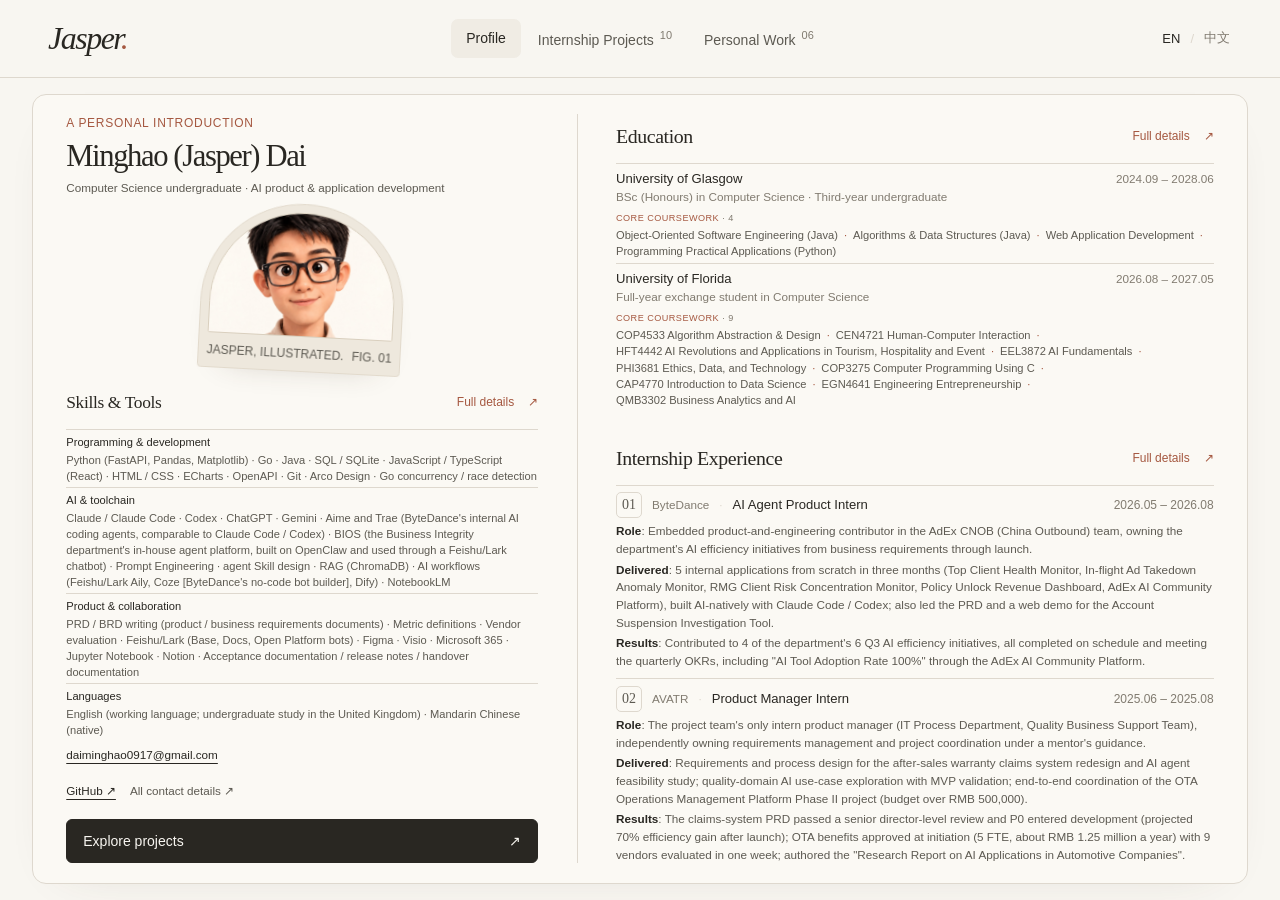
==== commit 68db8e92: "ByteDance title: AI Agent Product Intern (official title); FDE kept as the working model Co-Authored" ====
--- a/resume/index.html
+++ b/resume/index.html
@@ -46,14 +46,14 @@
       </section>
       <section class="resume-section" id="experience">
         <div class="section-heading"><div><h2 data-i18n="experience">Internship Experience</h2></div><button type="button" class="text-link detail-link" data-profile-detail="experience"><span data-i18n="fullDetails">Full details</span> ↗</button></div>
-        <div class="experience-list" id="experience-slots"><article class="experience-row"><div class="exp-head"><div class="exp-title"><span class="org-mark">01</span><span class="exp-org"><span class="" data-content-language="en" lang="en" >ByteDance</span><span class="" data-content-language="zh" lang="zh-CN" >字节跳动</span></span><h3 class="slot-title" data-content-language="en" lang="en" data-source-field="sections.2.entries.0.title">AI Product Engineer (FDE) Intern</h3><h3 class="slot-title" data-content-language="zh" lang="zh-CN" data-source-field="sections.2.entries.0.title">AI 产品工程师（FDE）实习生</h3></div><p class="date-slot" data-content-language="en" lang="en" data-source-field="sections.2.entries.0.head.1">2026.05 – 2026.08</p><p class="date-slot" data-content-language="zh" lang="zh-CN" data-source-field="sections.2.entries.0.head.1">2026.05 – 2026.08</p></div><ul class="brief-list"><li class="" data-content-language="en" lang="en" data-brief-field="entries.0.bullets.0"><strong>Role</strong>: Embedded product-and-engineering contributor in the AdEx CNOB (China Outbound) team, owning the department&#x27;s AI efficiency initiatives from business requirements through launch.</li><li class="" data-content-language="zh" lang="zh-CN" data-brief-field="entries.0.bullets.0"><strong>定位</strong>：驻 AdEx CNOB（中国出海）团队的产研，负责部门 AI 提效专项建设，从业务需求到上线全程自己完成。</li><li class="" data-content-language="en" lang="en" data-brief-field="entries.0.bullets.1"><strong>Delivered</strong>: 5 internal applications from scratch in three months (Top Client Health Monitor, In-flight Ad Takedown Anomaly Monitor, RMG Client Risk Concentration Monitor, Policy Unlock Revenue Dashboard, AdEx AI Community Platform), built AI-natively with Claude Code / Codex; also led the PRD and a web demo for the Account Suspension Investigation Tool.</li><li class="" data-content-language="zh" lang="zh-CN" data-brief-field="entries.0.bullets.1"><strong>交付</strong>：三个月内从 0 到 1 交付 5 个内部应用（超头部客户健康度监控、投中下线异常监控、RMG 客户风险浓度监控、政策解锁收益看板、AdEx AI 社区平台），用 Claude Code / Codex 以 AI Native 方式开发；另主导账户封禁排查工具的产品定义、PRD 与 Web 版 demo。</li><li class="" data-content-language="en" lang="en" data-brief-field="entries.0.bullets.2"><strong>Results</strong>: Contributed to 4 of the department&#x27;s 6 Q3 AI efficiency initiatives, all completed on schedule and meeting the quarterly OKRs, including &quot;AI Tool Adoption Rate 100%&quot; through the AdEx AI Community Platform.</li><li class="" data-content-language="zh" lang="zh-CN" data-brief-field="entries.0.bullets.2"><strong>成果</strong>：参与部门 Q3 六个 AI 提效专项中的 4 个，全部按计划完成并达成季度 OKR；「AI 工具 Adoption Rate 100%」通过 AdEx AI 社区平台达成。</li></ul></article><article class="experience-row"><div class="exp-head"><div class="exp-title"><span class="org-mark">02</span><span class="exp-org"><span class="" data-content-language="en" lang="en" >AVATR</span><span class="" data-content-language="zh" lang="zh-CN" >阿维塔</span></span><h3 class="slot-title" data-content-language="en" lang="en" data-source-field="sections.2.entries.1.title">Product Manager Intern</h3><h3 class="slot-title" data-content-language="zh" lang="zh-CN" data-source-field="sections.2.entries.1.title">产品经理实习生</h3></div><p class="date-slot" data-content-language="en" lang="en" data-source-field="sections.2.entries.1.head.1">2025.06 – 2025.08</p><p class="date-slot" data-content-language="zh" lang="zh-CN" data-source-field="sections.2.entries.1.head.1">2025.06 – 2025.08</p></div><ul class="brief-list"><li class="" data-content-language="en" lang="en" data-brief-field="entries.1.bullets.0"><strong>Role</strong>: The project team&#x27;s only intern product manager (IT Process Department, Quality Business Support Team), independently owning requirements management and project coordination under a mentor&#x27;s guidance.</li><li class="" data-content-language="zh" lang="zh-CN" data-brief-field="entries.1.bullets.0"><strong>定位</strong>：IT 流程部质量业务支持团队、项目组唯一实习生产品经理，在带教老师指导下独立承担需求管理与项目统筹。</li><li class="" data-content-language="en" lang="en" data-brief-field="entries.1.bullets.1"><strong>Delivered</strong>: Requirements and process design for the after-sales warranty claims system redesign and AI agent feasibility study; quality-domain AI use-case exploration with MVP validation; end-to-end coordination of the OTA Operations Management Platform Phase II project (budget over RMB 500,000).</li><li class="" data-content-language="zh" lang="zh-CN" data-brief-field="entries.1.bullets.1"><strong>交付</strong>：主导售后三包索赔系统重构与 AI 智能体预研的需求与流程设计；探索质量域 AI 落地场景并做 MVP 验证；独立统筹预算超 50 万元的 OTA 运营管理平台二期项目。</li><li class="" data-content-language="en" lang="en" data-brief-field="entries.1.bullets.2"><strong>Results</strong>: The claims-system PRD passed a senior director-level review and P0 entered development (projected 70% efficiency gain after launch); OTA benefits approved at initiation (5 FTE, about RMB 1.25 million a year) with 9 vendors evaluated in one week; authored the &quot;Research Report on AI Applications in Automotive Companies&quot;.</li><li class="" data-content-language="zh" lang="zh-CN" data-brief-field="entries.1.bullets.2"><strong>成果</strong>：索赔系统 PRD 通过高级总监级评审、P0 进入开发（上线后预计提升 70% 人效）；OTA 立项收益获批（每年节省 5 人力，约 125 万元），一周内完成 9 家供应商评审；独立完成《车企 AI 应用现状调研报告》。</li></ul></article></div>
+        <div class="experience-list" id="experience-slots"><article class="experience-row"><div class="exp-head"><div class="exp-title"><span class="org-mark">01</span><span class="exp-org"><span class="" data-content-language="en" lang="en" >ByteDance</span><span class="" data-content-language="zh" lang="zh-CN" >字节跳动</span></span><h3 class="slot-title" data-content-language="en" lang="en" data-source-field="sections.2.entries.0.title">AI Agent Product Intern</h3><h3 class="slot-title" data-content-language="zh" lang="zh-CN" data-source-field="sections.2.entries.0.title">AI Agent 产品实习生</h3></div><p class="date-slot" data-content-language="en" lang="en" data-source-field="sections.2.entries.0.head.1">2026.05 – 2026.08</p><p class="date-slot" data-content-language="zh" lang="zh-CN" data-source-field="sections.2.entries.0.head.1">2026.05 – 2026.08</p></div><ul class="brief-list"><li class="" data-content-language="en" lang="en" data-brief-field="entries.0.bullets.0"><strong>Role</strong>: Embedded product-and-engineering contributor in the AdEx CNOB (China Outbound) team, owning the department&#x27;s AI efficiency initiatives from business requirements through launch.</li><li class="" data-content-language="zh" lang="zh-CN" data-brief-field="entries.0.bullets.0"><strong>定位</strong>：驻 AdEx CNOB（中国出海）团队的产研，负责部门 AI 提效专项建设，从业务需求到上线全程自己完成。</li><li class="" data-content-language="en" lang="en" data-brief-field="entries.0.bullets.1"><strong>Delivered</strong>: 5 internal applications from scratch in three months (Top Client Health Monitor, In-flight Ad Takedown Anomaly Monitor, RMG Client Risk Concentration Monitor, Policy Unlock Revenue Dashboard, AdEx AI Community Platform), built AI-natively with Claude Code / Codex; also led the PRD and a web demo for the Account Suspension Investigation Tool.</li><li class="" data-content-language="zh" lang="zh-CN" data-brief-field="entries.0.bullets.1"><strong>交付</strong>：三个月内从 0 到 1 交付 5 个内部应用（超头部客户健康度监控、投中下线异常监控、RMG 客户风险浓度监控、政策解锁收益看板、AdEx AI 社区平台），用 Claude Code / Codex 以 AI Native 方式开发；另主导账户封禁排查工具的产品定义、PRD 与 Web 版 demo。</li><li class="" data-content-language="en" lang="en" data-brief-field="entries.0.bullets.2"><strong>Results</strong>: Contributed to 4 of the department&#x27;s 6 Q3 AI efficiency initiatives, all completed on schedule and meeting the quarterly OKRs, including &quot;AI Tool Adoption Rate 100%&quot; through the AdEx AI Community Platform.</li><li class="" data-content-language="zh" lang="zh-CN" data-brief-field="entries.0.bullets.2"><strong>成果</strong>：参与部门 Q3 六个 AI 提效专项中的 4 个，全部按计划完成并达成季度 OKR；「AI 工具 Adoption Rate 100%」通过 AdEx AI 社区平台达成。</li></ul></article><article class="experience-row"><div class="exp-head"><div class="exp-title"><span class="org-mark">02</span><span class="exp-org"><span class="" data-content-language="en" lang="en" >AVATR</span><span class="" data-content-language="zh" lang="zh-CN" >阿维塔</span></span><h3 class="slot-title" data-content-language="en" lang="en" data-source-field="sections.2.entries.1.title">Product Manager Intern</h3><h3 class="slot-title" data-content-language="zh" lang="zh-CN" data-source-field="sections.2.entries.1.title">产品经理实习生</h3></div><p class="date-slot" data-content-language="en" lang="en" data-source-field="sections.2.entries.1.head.1">2025.06 – 2025.08</p><p class="date-slot" data-content-language="zh" lang="zh-CN" data-source-field="sections.2.entries.1.head.1">2025.06 – 2025.08</p></div><ul class="brief-list"><li class="" data-content-language="en" lang="en" data-brief-field="entries.1.bullets.0"><strong>Role</strong>: The project team&#x27;s only intern product manager (IT Process Department, Quality Business Support Team), independently owning requirements management and project coordination under a mentor&#x27;s guidance.</li><li class="" data-content-language="zh" lang="zh-CN" data-brief-field="entries.1.bullets.0"><strong>定位</strong>：IT 流程部质量业务支持团队、项目组唯一实习生产品经理，在带教老师指导下独立承担需求管理与项目统筹。</li><li class="" data-content-language="en" lang="en" data-brief-field="entries.1.bullets.1"><strong>Delivered</strong>: Requirements and process design for the after-sales warranty claims system redesign and AI agent feasibility study; quality-domain AI use-case exploration with MVP validation; end-to-end coordination of the OTA Operations Management Platform Phase II project (budget over RMB 500,000).</li><li class="" data-content-language="zh" lang="zh-CN" data-brief-field="entries.1.bullets.1"><strong>交付</strong>：主导售后三包索赔系统重构与 AI 智能体预研的需求与流程设计；探索质量域 AI 落地场景并做 MVP 验证；独立统筹预算超 50 万元的 OTA 运营管理平台二期项目。</li><li class="" data-content-language="en" lang="en" data-brief-field="entries.1.bullets.2"><strong>Results</strong>: The claims-system PRD passed a senior director-level review and P0 entered development (projected 70% efficiency gain after launch); OTA benefits approved at initiation (5 FTE, about RMB 1.25 million a year) with 9 vendors evaluated in one week; authored the &quot;Research Report on AI Applications in Automotive Companies&quot;.</li><li class="" data-content-language="zh" lang="zh-CN" data-brief-field="entries.1.bullets.2"><strong>成果</strong>：索赔系统 PRD 通过高级总监级评审、P0 进入开发（上线后预计提升 70% 人效）；OTA 立项收益获批（每年节省 5 人力，约 125 万元），一周内完成 9 家供应商评审；独立完成《车企 AI 应用现状调研报告》。</li></ul></article></div>
       </section>
         </div>
       </div>
     </section>
     <section class="page-panel" id="page-internships" role="tabpanel" aria-labelledby="tab-internships" hidden>
       <div class="page-intro"><div><p class="eyebrow"><span class="index-number">02</span><span class="eyebrow-line" aria-hidden="true"></span><span data-i18n="internshipEyebrow">From context to delivery</span></p><h1 class="page-title" data-content-language="en" lang="en" data-source-field="sections.2.title">Internship Experience</h1><h1 class="page-title" data-content-language="zh" lang="zh-CN" data-source-field="sections.2.title">实习经历</h1></div><button type="button" class="button secondary expand-all" data-scope="internships" aria-expanded="false"><span data-i18n="expandAll">Expand all</span><span aria-hidden="true">+</span></button></div>
-      <div id="internship-slots"><section class="project-group"><div class="group-header"><h2 class="" data-content-language="en" lang="en" data-source-field="sections.2.entries.0.head.0">ByteDance</h2><h2 class="" data-content-language="zh" lang="zh-CN" data-source-field="sections.2.entries.0.head.0">字节跳动 ByteDance</h2><span>7 <span class="" data-content-language="en" lang="en" >projects</span><span class="" data-content-language="zh" lang="zh-CN" >个项目</span></span></div><details class="company-context" data-accordion data-scope="company"><summary><span class="" data-content-language="en" lang="en" >Role, responsibilities &amp; overall impact</span><span class="" data-content-language="zh" lang="zh-CN" >实习角色、职责与整体成果</span><span class="expand-glyph" aria-hidden="true"></span></summary><div class="company-context-body accordion-body"><p class="source-meta" data-content-language="en" lang="en" data-source-field="sections.2.entries.0.head.1">2026.05 – 2026.08</p><p class="source-meta" data-content-language="zh" lang="zh-CN" data-source-field="sections.2.entries.0.head.1">2026.05 – 2026.08</p><p class="source-meta" data-content-language="en" lang="en" data-source-field="sections.2.entries.0.head.2">Beijing</p><p class="source-meta" data-content-language="zh" lang="zh-CN" data-source-field="sections.2.entries.0.head.2">北京</p><p class="source-description" data-content-language="en" lang="en" data-source-field="sections.2.entries.0.desc.0">TikTok Monetization · Business Integrity · Advertiser Experience (AdEx) · CNOB (China Outbound) team</p><p class="source-description" data-content-language="zh" lang="zh-CN" data-source-field="sections.2.entries.0.desc.0">TikTok 商业化 · 商业安全（Business Integrity）· 广告主体验（AdEx）· CNOB（中国出海）团队</p><p class="source-role" data-content-language="en" lang="en" data-source-field="sections.2.entries.0.title">AI Product Engineer (FDE) Intern</p><p class="source-role" data-content-language="zh" lang="zh-CN" data-source-field="sections.2.entries.0.title">AI 产品工程师（FDE）实习生</p><p class="source-description" data-content-language="en" lang="en" data-source-field="sections.2.entries.0.tagline">An embedded product-and-engineering role delivering internal AI applications end to end through AI-native development</p><p class="source-description" data-content-language="zh" lang="zh-CN" data-source-field="sections.2.entries.0.tagline">驻业务团队的产品 + 研发角色，以 AI Native 方式端到端交付内部 AI 应用</p><ul class="source-list"><li class="" data-content-language="en" lang="en" data-source-field="sections.2.entries.0.bullets.0"><strong>Context &amp; role</strong>: The AdEx CNOB team helps Chinese advertisers operating internationally resolve ad review, appeal, policy, and account compliance issues. AI requests had to queue through a BRD → review → product-and-engineering scheduling → development process, with engineering capacity as the bottleneck. Served as the product-and-engineering contributor embedded in the business team, owning the department&#x27;s AI efficiency initiatives end to end, from business requirements through launch.</li><li class="" data-content-language="zh" lang="zh-CN" data-source-field="sections.2.entries.0.bullets.0"><strong>背景与定位</strong>：AdEx CNOB 团队帮助中国出海广告主解决广告审核、申诉、政策与账户合规问题。团队的 AI 需求需经「BRD → 评审 → 产研排期 → 开发」链路排队，产研资源是瓶颈；因此作为驻业务团队的产研，负责部门 AI 提效专项建设，从业务需求到上线全部自己完成。</li><li class="" data-content-language="en" lang="en" data-source-field="sections.2.entries.0.bullets.1"><strong>Responsibilities</strong>: Delivered 5 internal applications from scratch within three months—the Top Client Health Monitor, In-flight Ad Takedown Anomaly Monitor, RMG Client Risk Concentration Monitor, Policy Unlock Revenue Dashboard, and AdEx AI Community Platform—and deployed them on the company&#x27;s internal AI application hosting platform. In the first week, also built an automation tool for the weekly AIGC creative approval-rate report. Led product definition, the PRD, and a web demo for the Account Suspension Investigation Tool, and completed the product definition for an AI application for risk control in the animated-comic industry. Used an AI-native development approach: owned requirements gathering, metric definitions, architecture design, code review, and technical acceptance; implemented mainly with Claude Code / Codex (partly with Trae / Aime, ByteDance&#x27;s internal AI coding tools); and ran business acceptance testing and weekly progress reporting.</li><li class="" data-content-language="zh" lang="zh-CN" data-source-field="sections.2.entries.0.bullets.1"><strong>工作内容</strong>：三个月内从 0 到 1 交付 5 个内部应用（超头部客户健康度监控、投中下线异常监控、RMG 客户风险浓度监控、政策解锁收益看板、AdEx AI 社区平台）并部署到公司内部 AI 应用托管平台；入职第一周另完成 AIGC 创意审核通过率周报的自动化工具；主导账户封禁排查工具的产品定义、PRD 与 Web 版 demo，并完成漫剧行业风险控制 AI 应用的产品定义。采用 AI Native 开发：负责需求收集、数据口径定义、架构设计、代码评审与验收，主要用 Claude Code / Codex 完成开发（部分用字节内部的 AI 编码工具 Trae / Aime），并承担业务验收与周会汇报。</li><li class="" data-content-language="en" lang="en" data-source-field="sections.2.entries.0.bullets.2"><strong>Shared pipeline for the monitoring applications</strong>: The Top Client Health Monitor, In-flight Ad Takedown Anomaly Monitor, and RMG Client Risk Concentration Monitor share one pipeline: internal BI platform → web application → Feishu (Lark). The web application&#x27;s backend pulls data from the internal BI platform through its query API and flags anomalies against thresholds (daily scheduled pulls; for time-critical cases, 5-minute probes that start a full read only after two consecutive observations show the data source has updated); pushes notifications through the Feishu OpenAPI to the responsible client-group BPs; and lets BPs act in the application (tag anomalies, confirm whether a report can be shared onward, adjust thresholds), closing the loop of monitor → notify → handle → feedback.</li><li class="" data-content-language="zh" lang="zh-CN" data-source-field="sections.2.entries.0.bullets.2"><strong>监控类应用的共用链路</strong>：超头部客户健康度监控、投中下线异常监控、RMG 客户风险浓度监控共用一条「内部 BI 平台 → Web 应用 → 飞书」的链路：Web 应用后端经查询接口从内部 BI 平台取数，按阈值识别异常（每日定时取数；时效要求高的用 5 分钟探针，连续两次观测到数据源更新才启动全量读取）；经飞书 OpenAPI 推送给负责的集团 BP；BP 在应用里处理（给异常打标、确认是否外发、调整阈值），形成「监控 → 通知 → 处理 → 反馈」的闭环。</li><li class="" data-content-language="en" lang="en" data-source-field="sections.2.entries.0.bullets.3"><strong>Results</strong>: AdEx had 6 AI efficiency initiatives in Q3: top-client monitoring, policy unlocking, mistaken account suspensions, erroneous ad-creative enforcement, TAP, and animated-comic risk control. Contributed to 4 of them: top-client monitoring, policy unlocking, mistaken account suspensions, and animated-comic risk control. All initiatives were completed on schedule within the quarter and met the quarterly OKRs; the AdEx AI Community Platform supported achievement of the “AI Tool Adoption Rate 100%” target.</li><li class="" data-content-language="zh" lang="zh-CN" data-source-field="sections.2.entries.0.bullets.3"><strong>成果</strong>：AdEx 部门 Q3 共设 6 个 AI 提效专项（超头客监控、政策解锁、账户误封禁、广告素材误伤、TAP、漫剧风险控制），参与其中 4 个（超头客、政策解锁、账户误封禁、漫剧风险控制）；季度内所有专项按计划完成并达成季度 OKR，其中「AI 工具 Adoption Rate 100%」目标通过 AdEx AI 社区平台达成。</li></ul></div></details><details class="project-accordion" data-accordion data-scope="internships" id="project-1"><summary class="project-summary"><span class="project-number">01</span><div><h3 class="" data-content-language="en" lang="en" data-source-field="sections.2.entries.0.blocks.0.head.0">Top Client Health Monitor · Dashboard &amp; Web Workbench</h3><h3 class="" data-content-language="zh" lang="zh-CN" data-source-field="sections.2.entries.0.blocks.0.head.0">超头部客户健康度监控 · 数据看板 + Web 工作台</h3><p class="project-role" data-content-language="en" lang="en" data-source-field="sections.2.entries.0.blocks.0.head.1">Product Manager &amp; Developer</p><p class="project-role" data-content-language="zh" lang="zh-CN" data-source-field="sections.2.entries.0.blocks.0.head.1">产品经理 &amp; 开发</p><p class="source-summary" data-content-language="en" lang="en" data-source-field="sections.2.entries.0.blocks.0.summary.0">Built health monitoring for CNOB&#x27;s 39 top outbound advertisers, evolving from V1.0 “BI-tool alerts + automated daily reports” into a standalone V2.0 application with a workbench for client-group business partners (BPs). After two iterations and multiple refinements, it served 11 AdEx CNOB client-group BPs, ran stably for 70+ consecutive days through the end of the internship, identified 3,000+ anomaly records, and was showcased within the department as an outstanding AI efficiency case.</p><p class="source-summary" data-content-language="zh" lang="zh-CN" data-source-field="sections.2.entries.0.blocks.0.summary.0">为 CNOB 39 家头部出海广告主建立健康度监控：从「BI 告警 + 自动日报」的 V1.0 到带集团 BP 工作台的独立应用 V2.0，经两次迭代与多次优化，被 AdEx CNOB 11 位集团 BP 使用，离职前连续稳定运行 70+ 天，识别 3,000+ 条异常记录，被作为 AI 提效优秀案例在部门内展示。</p></div><span class="expand-glyph" aria-hidden="true"></span></summary><div class="accordion-body"><div class="accordion-inner"><div class="case-layout"><div class="case-copy"><ul class="source-list"><li class="" data-content-language="en" lang="en" data-source-field="sections.2.entries.0.blocks.0.bullets.0"><strong>Project background</strong>: The health of CNOB&#x27;s 39 top outbound advertisers was measured through six metric groups, including approval rate, erroneous content rejection, erroneous account enforcement, review turnaround time, and in-flight ad takedowns. The metrics were scattered across business-intelligence (BI) dashboards; anomalies relied on manual observation, with no alerts or follow-through process. Client-group BPs often learned about problems only after a client complaint. The goal was to detect anomalies promptly so BPs could intervene proactively.</li><li class="" data-content-language="zh" lang="zh-CN" data-source-field="sections.2.entries.0.blocks.0.bullets.0"><strong>项目背景</strong>：CNOB 39 家头部出海广告主的健康度由审核通过率、内容误拒、账户误处罚、审核时长、投中下线等六组指标构成，此前散落在 BI 看板里，异常靠人盯，没有告警、也没有处理闭环，集团 BP 往往在客户投诉后才知道出了问题。目标是让 BP 第一时间发现异常并主动介入。</li><li class="" data-content-language="en" lang="en" data-source-field="sections.2.entries.0.blocks.0.bullets.1"><strong>V1.0 (BI alerts + automated daily reports)</strong>: Maintained a client-information and threshold mapping table and used the BI tool&#x27;s built-in anomaly notifications for threshold-based alerts. An Agent scheduled task also read the internal BI platform daily using the threshold table, wrote over-threshold records to an anomaly log, and generated a static HTML daily report with a health dashboard showing the latest daily values, historical data, and trends. The limitations were that alerts and reports used separately maintained data, and the report was view-only. Also wrote a monitoring setup guide and a shared threshold worksheet for team reuse.</li><li class="" data-content-language="zh" lang="zh-CN" data-source-field="sections.2.entries.0.blocks.0.bullets.1"><strong>V1.0（BI 告警 + 自动日报）</strong>：维护一张客户信息与阈值匹配表，用 BI 工具内置的异常推送实现阈值告警；同时用 Agent 定时任务每日按阈值表读取内部 BI 平台数据，超阈值即写入异常记录底表，并据此生成静态 HTML 日报，内置「健康度驾驶舱」，可看当日最新值、历史数据与变化趋势。局限是告警与日报的数据分开维护，日报只能看、不能操作。另编写监控搭建指南与阈值协作表供团队复用。</li><li class="" data-content-language="en" lang="en" data-source-field="sections.2.entries.0.blocks.0.bullets.2"><strong>V2.0 (from dashboard to workbench)</strong>: About a month after launch, new problems emerged: client-side violations distorted overall health data, manual exclusions left no record of the work, and groups needed to update Account IDs and thresholds. Expanded the solution into a standalone application with alerts and reports driven by one anomaly log. Retained the dashboard and added a BP workbench for tagging anomalies in each BP&#x27;s groups: client-side issue; erroneous model enforcement requiring coordination with the model team; or an unsuitable threshold, such as high ad volume triggering a rejection-count threshold while the rejection rate remained normal. BPs could also submit threshold and account changes in the platform, effective as soon as an administrator approved them in Feishu.</li><li class="" data-content-language="zh" lang="zh-CN" data-source-field="sections.2.entries.0.blocks.0.bullets.2"><strong>V2.0（从看板到工作台）</strong>：上线约一个月后发现新的问题：客户自身违规导致的健康度下降会干扰整体数据，人工剔除又留不下工作痕迹；各集团的 账户 ID 与阈值也有变更需求。于是增补开发为独立应用，告警与日报统一由同一异常记录底表驱动：保留驾驶舱，新增集团 BP 工作台，对自己负责集团的异常记录打标（客户自身问题 / 模型误伤，需联动模型团队 / 阈值设置不合理，如投放量大导致拒审量超阈但拒审率正常），并可在平台提交阈值与账户变更申请，管理员在飞书点击同意即生效。</li><li class="" data-content-language="en" lang="en" data-source-field="sections.2.entries.0.blocks.0.bullets.3"><strong>Engineering &amp; architecture</strong>: V1.0 was not a standalone application: apart from a single table-scanning script, everything was assembled from existing platform capabilities—Feishu tables for thresholds and client information, the BI tool&#x27;s built-in notifications for Feishu alerts, and a scheduled task on the internal agent platform that ran the script, fetched data, wrote anomaly records to the log, and generated the static HTML daily report.<br>V2.0 became a standalone full-stack application implemented entirely through Vibe Coding: a Python FastAPI backend with 5,000+ lines of business logic, a React frontend, and SQLite. A data-access library with no external dependencies called the BI query API directly, replacing the assistant-layer scheduled task. The initial deployment used one hosted instance; data compliance requirements led to a multi-instance architecture with centralized data, in which only the administrator instance performed scans and notifications while other instances shared anomaly records. Daily scheduled scans took approximately 75–90 minutes. The application served 11 AdEx CNOB client-group BPs. Approval-rate calculations were compared value by value against a 1,249-row ground-truth dataset, with zero differences.</li><li class="" data-content-language="zh" lang="zh-CN" data-source-field="sections.2.entries.0.blocks.0.bullets.3"><strong>工程与架构</strong>：V1.0 未做应用，只写了一段扫表代码，其余全部用平台现成能力拼装：飞书表格维护阈值和客户信息，BI 工具内置异常推送做飞书告警，Agent 助理层定时任务运行扫表脚本取数、将异常记录写入数据底表并生成静态 HTML 日报。<br>V2.0 升级为独立全栈应用，全程 Vibe Coding 实现：Python FastAPI 后端（5,000+ 行业务逻辑）+ React 前端 + SQLite，无外部依赖的取数库直接调用 BI 平台查询接口，取代助理层定时任务；初版为托管平台单实例，因数据合规要求改为数据中心化的多实例，扫表与推送只在管理员实例运行，其他实例仅共享异常记录数据；每日定时扫描约 75–90 分钟，AdEx CNOB 11 位客户集团 BP 使用；审核通过率口径与 1,249 行真值集逐值对拍，零差异。</li><li class="" data-content-language="en" lang="en" data-source-field="sections.2.entries.0.blocks.0.bullets.4"><strong>Results</strong>: The two versions ran stably for 70+ days, with parallel-run validation during the transition. Backfilling all top-client data from the start of 2026 identified 3,000+ anomaly records, with 1,000+ additional records identified since launch. Client-group BPs learned about client issues promptly and proactively coordinated with clients and sales to resolve them, substantially improving the advertising experience for top advertisers. Although scoped to CNOB clients, the project was showcased within the Business Integrity department as an outstanding AI efficiency case, led to an invitation from the internal AI application hosting platform&#x27;s team to give a technical talk, and was used as a reference for the Global AdEx team.</li><li class="" data-content-language="zh" lang="zh-CN" data-source-field="sections.2.entries.0.blocks.0.bullets.4"><strong>成果</strong>：两个版本稳定运行 70+ 天，版本切换期间双跑验证；上线后回溯 2026 年以来全部头部客户数据，识别 3,000+ 条异常记录，上线以来新增识别 1,000+ 条；集团 BP 第一时间获知客户问题并主动介入，协同客户与销售解决，显著改善头部广告主的投放体验。项目虽以 CNOB 客户为范围，但被作为 AI 提效优秀案例在商业安全部门内部展示，并受内部 AI 应用托管平台团队邀请做技术分享，同时作为范本供 Global AdEx 团队参考借鉴。</li></ul></div><aside class="case-aside"><p class="slot-meta"><span class="" data-content-language="en" lang="en" >TOOLS &amp; APPROACH</span><span class="" data-content-language="zh" lang="zh-CN" >工具与方法</span></p><p class="source-stack" data-content-language="en" lang="en" data-source-field="sections.2.entries.0.blocks.0.head.2">Python FastAPI · React · SQLite · Feishu (Lark) bot · Internal business-intelligence (BI) platform query API</p><p class="source-stack" data-content-language="zh" lang="zh-CN" data-source-field="sections.2.entries.0.blocks.0.head.2">Python FastAPI · React · SQLite · 飞书机器人 · 内部 BI（商业智能）平台查询接口</p></aside></div></div></div></details><details class="project-accordion" data-accordion data-scope="internships" id="project-2"><summary class="project-summary"><span class="project-number">02</span><div><h3 class="" data-content-language="en" lang="en" data-source-field="sections.2.entries.0.blocks.1.head.0">In-flight Ad Takedown Anomaly Monitor</h3><h3 class="" data-content-language="zh" lang="zh-CN" data-source-field="sections.2.entries.0.blocks.1.head.0">投中下线异常监控系统</h3><p class="project-role" data-content-language="en" lang="en" data-source-field="sections.2.entries.0.blocks.1.head.1">Product Manager &amp; Developer</p><p class="project-role" data-content-language="zh" lang="zh-CN" data-source-field="sections.2.entries.0.blocks.1.head.1">产品经理 &amp; 开发</p><p class="source-summary" data-content-language="en" lang="en" data-source-field="sections.2.entries.0.blocks.1.summary.0">Built real-time in-flight ad takedown alerts for 831 clients / 2,548 accounts. Initiated urgently in late July after an ad-delivery issue with a client in one industry, the platform went live in two days by reusing the Top Client Health Monitor&#x27;s probe logic. A 5-minute probe cadence supported timely detection, while a modular configuration across three dimensions let client-group BPs manage thresholds and recipients on their own. By the end of the internship, it had run stably for 30 days, sent approximately 20 alerts daily, covered 11 sub-industries, and was highly commended by the department head.</p><p class="source-summary" data-content-language="zh" lang="zh-CN" data-source-field="sections.2.entries.0.blocks.1.summary.0">为 831 个客户 / 2,548 个账户建立广告投中下线的实时告警：7 月底因某行业客户的投放问题紧急立项，复用超头部客户健康度监控的探针逻辑两天内上线，5 分钟探针保证时效，三维度模块化配置让集团 BP 自主管理阈值与接收人；离职前稳定运行 30 天，每日推送约 20 条告警，覆盖 11 个子行业，获部门负责人 高度认可。</p></div><span class="expand-glyph" aria-hidden="true"></span></summary><div class="accordion-body"><div class="accordion-inner"><div class="case-layout"><div class="case-copy"><ul class="source-list"><li class="" data-content-language="en" lang="en" data-source-field="sections.2.entries.0.blocks.1.bullets.0"><strong>Project background</strong>: A high-priority client issue in a particular industry in late July highlighted the poor experience caused by ads being taken down during active delivery. The business needed real-time alerts. Reused the Top Client Health Monitor&#x27;s probe-and-scan logic to build and launch the platform in two days. To meet timeliness requirements, increased probe frequency from every 30 minutes to every 5 minutes. Coverage included 831 clients / 2,548 accounts.</li><li class="" data-content-language="zh" lang="zh-CN" data-source-field="sections.2.entries.0.blocks.1.bullets.0"><strong>项目背景</strong>：7 月底某行业客户出现高关注度的投放问题，广告投中下线造成很差的客户体验，业务方需要对下线情况做到实时告警。复用超头部客户健康度监控的探针扫表逻辑，两天内完成平台建设并上线；因为要求时效性，探针频率从 30 分钟提高到 5 分钟。覆盖 831 个客户 / 2,548 个账户。</li><li class="" data-content-language="en" lang="en" data-source-field="sections.2.entries.0.blocks.1.bullets.1"><strong>Product design (three-dimensional modular configuration + bulk import)</strong>: Organized configuration around client groups, monitoring groups, and recipients. Each client group contained Account IDs with individual takedown-rate / takedown-count thresholds and AND / OR relationships. Monitoring groups mapped to notification recipients and typically represented a sub-industry—such as social apps, utility apps, consumer-electronics (3C) e-commerce, web e-commerce, or beauty e-commerce—under a client-group BP. Recipient records contained names and Feishu email addresses. Monitoring groups connected client groups with recipients, allowing flexible combinations. BPs could edit thresholds and their logical relationships; always-true rules were rejected on entry. The platform did not integrate an LLM. To reduce data-entry effort, it provided a standard CSV workflow: download a template → reformat client information to match → upload. Code automatically deduplicated and validated records, updated changed thresholds, added new Account IDs, and also supported full replacement.</li><li class="" data-content-language="zh" lang="zh-CN" data-source-field="sections.2.entries.0.blocks.1.bullets.1"><strong>产品设计（三维度模块化配置 + 批量导入）</strong>：配置中心按三个维度组织：客户集团（下挂若干 账户 ID，每个 账户 ID 有各自的下线率 / 下线量阈值及 AND / OR 关系）、监控组（对应若干通知接收人，通常一个监控组即一个子行业，如社交应用、工具应用、3C 电商、Web 电商、美妆电商，各由一位集团 BP 负责）、接收人（姓名 + 飞书邮箱）。监控组把客户集团与接收人拼接起来，任意客户集团可通过监控组与任意接收人自由组合；集团 BP 可自行设置阈值与阈值关系，恒真规则写入即拒。平台未接入大模型能力，为降低录入成本提供标准 CSV 模板：下载模板 → 按模板格式转写客户信息表 → 上传，代码自动去重与校验，阈值有变则更新、新 账户 ID 则新增，另提供全量覆盖模式。</li><li class="" data-content-language="en" lang="en" data-source-field="sections.2.entries.0.blocks.1.bullets.2"><strong>Engineering &amp; architecture</strong>: Two 5-minute probes read the BI platform. A stability gate required two matching observations of the same data version at least 5 minutes apart before triggering a scan. A persistent Outbox stored alerts and per-recipient delivery records, then aggregated notifications into Feishu interactive cards by monitoring group. The notifier failed closed. Built with a Go service, a React / TypeScript frontend, and a Python data-access bridge, with code generated from a single OpenAPI contract and concurrent paths checked using race detection.</li><li class="" data-content-language="zh" lang="zh-CN" data-source-field="sections.2.entries.0.blocks.1.bullets.2"><strong>工程与架构</strong>：两个 5 分钟探针读取 BI 平台，稳定性门禁要求同一数据版本间隔 ≥5 分钟两次观测一致才触发扫描；告警经持久化 Outbox（告警 + 逐接收人投递记录）聚合为按监控组的飞书交互卡片，通知器 fail-closed。Go 服务 + React / TypeScript 前端 + Python 取数桥接，单一 OpenAPI 契约生成代码，并发路径经 race 检测。</li><li class="" data-content-language="en" lang="en" data-source-field="sections.2.entries.0.blocks.1.bullets.3"><strong>Results</strong>: Ran stably for 30 days from launch through the end of the internship, delivering approximately 20 alerts per day across 11 sub-industries. Fully met the project requirements and was highly commended by the department head.</li><li class="" data-content-language="zh" lang="zh-CN" data-source-field="sections.2.entries.0.blocks.1.bullets.3"><strong>成果</strong>：上线后至离职前稳定运行 30 天，每日成功推送约 20 条告警，覆盖 11 个子行业；完整满足项目需求，获部门负责人 高度认可。</li></ul></div><aside class="case-aside"><p class="slot-meta"><span class="" data-content-language="en" lang="en" >TOOLS &amp; APPROACH</span><span class="" data-content-language="zh" lang="zh-CN" >工具与方法</span></p><p class="source-stack" data-content-language="en" lang="en" data-source-field="sections.2.entries.0.blocks.1.head.2">Go · React / TypeScript · Python data-access bridge · OpenAPI code generation · 5-minute probes · Outbox</p><p class="source-stack" data-content-language="zh" lang="zh-CN" data-source-field="sections.2.entries.0.blocks.1.head.2">Go · React / TypeScript · Python 取数桥接 · OpenAPI 代码生成 · 5 分钟探针 · Outbox</p></aside></div></div></div></details><details class="project-accordion" data-accordion data-scope="internships" id="project-3"><summary class="project-summary"><span class="project-number">03</span><div><h3 class="" data-content-language="en" lang="en" data-source-field="sections.2.entries.0.blocks.2.head.0">RMG Client Risk Concentration Monitor</h3><h3 class="" data-content-language="zh" lang="zh-CN" data-source-field="sections.2.entries.0.blocks.2.head.0">RMG 客户风险浓度监控</h3><p class="project-role" data-content-language="en" lang="en" data-source-field="sections.2.entries.0.blocks.2.head.1">Product Manager &amp; Developer</p><p class="project-role" data-content-language="zh" lang="zh-CN" data-source-field="sections.2.entries.0.blocks.2.head.1">产品经理 &amp; 开发</p><p class="source-summary" data-content-language="en" lang="en" data-source-field="sections.2.entries.0.blocks.2.summary.0">Addressed accounts being suspended again for real-money gambling (RMG) after being allowlisted: matched the allowlist against suspension records account by account, calculated risk concentration across 35 groups by industry, and generated bilingual HTML daily reports that client-group BPs could approve and send to sales in one click. An additional request outside the Q3 OKRs; delivered for business testing with positive feedback before the internship ended, after which a successor completed the formal launch.</p><p class="source-summary" data-content-language="zh" lang="zh-CN" data-source-field="sections.2.entries.0.blocks.2.summary.0">针对「加白后仍被当作真金赌博（RMG）再次封户」的问题，把白名单与封户名单逐一比对，按 35 个组、分行业计算风险浓度并生成双语 HTML 日报，集团 BP 确认后一键发送给销售；属 Q3 OKR 之外的增量需求，离职时已交付业务测试、反馈良好，随后由继任同学完成正式上线。</p></div><span class="expand-glyph" aria-hidden="true"></span></summary><div class="accordion-body"><div class="accordion-inner"><div class="case-layout"><div class="case-copy"><ul class="source-list"><li class="" data-content-language="en" lang="en" data-source-field="sections.2.entries.0.blocks.2.bullets.0"><strong>Project background</strong>: Some advertiser accounts had been incorrectly suspended for RMG (Real Money Gambling), manually investigated, and allowlisted, only to be suspended again for RMG-related reasons. This created a poor client experience. At an RMG governance coordination meeting, the business requested account-by-account matching of allowlists and suspension records to show the concentration of “still suspended after allowlisting” by industry, enabling sales to intervene promptly.</li><li class="" data-content-language="zh" lang="zh-CN" data-source-field="sections.2.entries.0.blocks.2.bullets.0"><strong>项目背景</strong>：部分广告主账户曾被当作真金赌博（RMG，Real Money Gambling）误封，人工排查后加入白名单，但加白后仍因 RMG 原因被再次封户，造成很差的客户体验。业务方在 RMG 治理协作会议上提出需求：把白名单与封户名单逐一比对，按行业给出「加白后仍被封户」的浓度，让销售侧及时介入。</li><li class="" data-content-language="en" lang="en" data-source-field="sections.2.entries.0.blocks.2.bullets.1"><strong>Metric definition &amp; calculation</strong>: Concentration = number of accounts appearing in both the suspension list and the allowlist / number of allowlisted accounts; the ideal value is 0. Worked with the business to align the numerator, denominator, and enforcement-type definitions. Aggregated through four levels—advertiser → account → salesperson → sales group—and divided the client list into 35 groups, with industry-level presentation.</li><li class="" data-content-language="zh" lang="zh-CN" data-source-field="sections.2.entries.0.blocks.2.bullets.1"><strong>口径与计算</strong>：浓度 = 同时出现在封户名单与白名单中的账户数 / 白名单账户数，理想值为 0；分母、分子与处罚类型口径与业务方共同校准，按「广告主 → 账户 → 销售 → 销售组」四级聚合，按客户名单分成 35 个组、按行业拆分呈现。</li><li class="" data-content-language="en" lang="en" data-source-field="sections.2.entries.0.blocks.2.bullets.2"><strong>Reporting &amp; distribution</strong>: Designed bilingual HTML reports for sales using a fixed, engineered template, replacing only the daily data while keeping the format consistent. Generated reports were first sent to client-group BPs, who confirmed in the workbench whether they could be shared onward, then sent them to sales in one click using Feishu email addresses. Used the internal Agent&#x27;s static HTML hosting capability to generate directly accessible links without file downloads. Links followed a standardized “industry–group–date” naming scheme, for example <code>xx行业--xx组--2026.8.23.html</code>.</li><li class="" data-content-language="zh" lang="zh-CN" data-source-field="sections.2.entries.0.blocks.2.bullets.2"><strong>日报与分发流程</strong>：日报面向销售，是双语 HTML，用标准化模板做了工程固化，每天只替换当日数据、格式保持一致。分发流程：日报生成后先推送集团 BP，BP 在工作台确认可否对外透传，确认后在平台上按销售的飞书邮箱一键发送；利用内部 Agent 托管静态 HTML 的能力生成可直接打开的链接（无需下载文件），链接按「行业–组–日期」标准化命名，如 <code>xx行业--xx组--2026.8.23.html</code>。</li><li class="" data-content-language="en" lang="en" data-source-field="sections.2.entries.0.blocks.2.bullets.3"><strong>Engineering &amp; architecture</strong>: Used a Go backend and Python data-access bridge, reusing the Top Client Health Monitor&#x27;s data-access library, with direct delivery through a custom Feishu bot. Identified and fixed several data pitfalls during testing: aggregation keys had to use (salesperson, account) rather than account alone, which had misattributed 137 rows; report dates had to use the data partition date (T-2) rather than file modification time; dataset availability had to be verified with real queries rather than metadata; and cross-dimension queries on the internal BI platform could collapse rows non-monotonically, requiring empirical tests for every field combination.</li><li class="" data-content-language="zh" lang="zh-CN" data-source-field="sections.2.entries.0.blocks.2.bullets.3"><strong>工程与架构</strong>：Go 后端 + Python 取数桥接（复用超头部客户健康度监控的取数库），自建飞书机器人直接推送；测试中发现并修复多处数据陷阱：聚合键必须取（销售, 账户）而非仅账户（单键聚合错归 137 行）、报告日期必须取数据分区日期（T-2）而非文件修改时间、数据集可用性必须以真实查询而非元数据确认、BI 平台跨维度查询会非单调地折叠行数，因此对每种字段组合做了实证测试。</li><li class="" data-content-language="en" lang="en" data-source-field="sections.2.entries.0.blocks.2.bullets.4"><strong>Delivery status</strong>: Scoped as an additional business request outside the Q3 OKRs. Delivered to business users for testing before the internship ended, with positive feedback; a successor then completed the formal launch, and the monitor is now live.</li><li class="" data-content-language="zh" lang="zh-CN" data-source-field="sections.2.entries.0.blocks.2.bullets.4"><strong>交付状态</strong>：本项目不在 Q3 OKR 范围内，属业务方提出的增量需求；离职时已交付业务方测试，测试反馈良好，离职后由继任同学完成正式上线，现已上线。</li></ul></div><aside class="case-aside"><p class="slot-meta"><span class="" data-content-language="en" lang="en" >TOOLS &amp; APPROACH</span><span class="" data-content-language="zh" lang="zh-CN" >工具与方法</span></p><p class="source-stack" data-content-language="en" lang="en" data-source-field="sections.2.entries.0.blocks.2.head.2">Go · Python data-access bridge · Bilingual HTML daily reports · Feishu bot</p><p class="source-stack" data-content-language="zh" lang="zh-CN" data-source-field="sections.2.entries.0.blocks.2.head.2">Go · Python 取数桥接 · 双语 HTML 日报 · 飞书机器人</p></aside></div></div></div></details><details class="project-accordion" data-accordion data-scope="internships" id="project-4"><summary class="project-summary"><span class="project-number">04</span><div><h3 class="" data-content-language="en" lang="en" data-source-field="sections.2.entries.0.blocks.3.head.0">Policy Unlock Revenue Dashboard</h3><h3 class="" data-content-language="zh" lang="zh-CN" data-source-field="sections.2.entries.0.blocks.3.head.0">政策解锁收益看板</h3><p class="project-role" data-content-language="en" lang="en" data-source-field="sections.2.entries.0.blocks.3.head.1">Product Manager &amp; Developer</p><p class="project-role" data-content-language="zh" lang="zh-CN" data-source-field="sections.2.entries.0.blocks.3.head.1">产品经理 &amp; 开发</p><p class="source-summary" data-content-language="en" lang="en" data-source-field="sections.2.entries.0.blocks.3.summary.0">Consolidated policy-unlock revenue scattered across 15 internal business-intelligence (BI) dashboards into heatmaps by geography, placement, and industry. Daily automatic updates, custom date ranges, and editable policy names replaced 2–3 hours of weekly manual data collection. Two manual business-side checks found an exact data match. The dashboard ran stably for 50 days and met the Q3 OKR.</p><p class="source-summary" data-content-language="zh" lang="zh-CN" data-source-field="sections.2.entries.0.blocks.3.summary.0">把分散在 15 个 BI 看板里的政策解锁收益整合成按地区、版位、行业三维度的热力图看板，每日自动更新并支持自选日期与政策命名，替代每周 2–3 小时的手动拉数；业务两次手动核对数据完全一致，稳定运行 50 天，达成 Q3 OKR。</p></div><span class="expand-glyph" aria-hidden="true"></span></summary><div class="accordion-body"><div class="accordion-inner"><div class="case-layout"><div class="case-copy"><ul class="source-list"><li class="" data-content-language="en" lang="en" data-source-field="sections.2.entries.0.blocks.3.bullets.0"><strong>Project background</strong>: AdEx helps CNOB advertisers unlock advertising policies to generate additional revenue and needs to track that revenue over time. The data was scattered across 15 BI dashboards and had to be tracked separately by geography, placement (TikTok&#x27;s main app / Pangle, ByteDance&#x27;s third-party ad network), and industry. Previously, manually collecting and consolidating it took 2–3 hours per week.</li><li class="" data-content-language="zh" lang="zh-CN" data-source-field="sections.2.entries.0.blocks.3.bullets.0"><strong>项目背景</strong>：AdEx 帮助 CNOB 广告主解锁投放政策以获得更多广告收益，需要持续追踪政策解锁带来的收益。相关数据分散在 15 个 BI 看板中，且要按地区、版位（TikTok 主站 / Pangle 广告联盟）、行业三个维度分别追踪，原来每周需花 2–3 小时从不同看板手动拉数汇总。</li><li class="" data-content-language="en" lang="en" data-source-field="sections.2.entries.0.blocks.3.bullets.1"><strong>Product design</strong>: Integrated data from the 15 dashboards through APIs and created one heatmap for each dimension, with dimension values on the horizontal axis, policies on the vertical axis, and policy-unlock revenue in each cell—for example, CNOB revenue attributable to unlocking a particular policy. Supported custom date ranges. Because revenue tracking began on different dates for different policies, added a homepage Gantt chart showing each tracking start date. Source data contained policy codes but no names, so users could edit policy names and manage tags, with notifications for new tags.</li><li class="" data-content-language="zh" lang="zh-CN" data-source-field="sections.2.entries.0.blocks.3.bullets.1"><strong>产品设计</strong>：通过 API 把 15 个看板的数据整合到一起，每个维度一张热力图（横轴为该维度的取值，纵轴为政策，格子即该政策解锁带来的收益，如「CNOB 因解锁 xx 政策产生的收益」），支持自选日期范围；因各政策的收益追踪起始日不同，首页提供甘特图直观展示每个政策的追踪起始日；看板数据里只有政策代号没有名称，应用内支持自编辑政策名称，并提供标签管理与新标签提醒。</li><li class="" data-content-language="en" lang="en" data-source-field="sections.2.entries.0.blocks.3.bullets.2"><strong>Engineering &amp; architecture</strong>: Migrated from a static page to a hosted application with a Python backend, build-free single-page frontend, and SQLite. Imported 13,708 historical rows and established a daily ingestion pipeline. An application-level scheduled job fetched updated data through APIs each day without probe-based scanning. Migration to the hosting platform was complete before the internship ended. Wrote the P0 PRD, migration design, business acceptance documentation, release notes, and acceptance meeting minutes.</li><li class="" data-content-language="zh" lang="zh-CN" data-source-field="sections.2.entries.0.blocks.3.bullets.2"><strong>工程与架构</strong>：从静态页面迁移为托管应用（Python 后端 + 免构建单页前端 + SQLite），导入 13,708 行历史数据并建立每日入库管线；数据由应用内定时任务每日经 API 拉取更新，不做扫表，离职前已完整迁移到托管平台。撰写 P0 PRD、迁移设计、业务验收文档、发布说明与验收会议纪要。</li><li class="" data-content-language="en" lang="en" data-source-field="sections.2.entries.0.blocks.3.bullets.3"><strong>Results</strong>: Replaced 2–3 hours of weekly manual data collection with daily automatic updates, making data available on demand across three visualized dimensions. The policy-unlocking initiative owner used it routinely, and department leaders also reviewed the revenue data. Two business-side manual, item-by-item checks matched the dashboard exactly. It ran stably for 50 days after formal launch, fully met business needs, and achieved the Q3 OKR.</li><li class="" data-content-language="zh" lang="zh-CN" data-source-field="sections.2.entries.0.blocks.3.bullets.3"><strong>成果</strong>：每周 2–3 小时的手动拉数变为每日自动更新，需要看数时打开即见，并按三个维度完成可视化；政策解锁专项 owner 日常使用，收益数据同时供部门负责人 查看。业务方两次手动拉数逐项核对，与看板数据完全一致；正式上线后稳定运行 50 天，完整满足业务需求，达成 Q3 OKR。</li></ul></div><aside class="case-aside"><p class="slot-meta"><span class="" data-content-language="en" lang="en" >TOOLS &amp; APPROACH</span><span class="" data-content-language="zh" lang="zh-CN" >工具与方法</span></p><p class="source-stack" data-content-language="en" lang="en" data-source-field="sections.2.entries.0.blocks.3.head.2">Python · Build-free single-page frontend · SQLite · Heatmaps / Gantt charts · API integration</p><p class="source-stack" data-content-language="zh" lang="zh-CN" data-source-field="sections.2.entries.0.blocks.3.head.2">Python · 免构建单页前端 · SQLite · 热力图 / 甘特图 · API 整合</p></aside></div></div></div></details><details class="project-accordion" data-accordion data-scope="internships" id="project-5"><summary class="project-summary"><span class="project-number">05</span><div><h3 class="" data-content-language="en" lang="en" data-source-field="sections.2.entries.0.blocks.4.head.0">AdEx AI Community Platform</h3><h3 class="" data-content-language="zh" lang="zh-CN" data-source-field="sections.2.entries.0.blocks.4.head.0">AdEx AI 社区平台</h3><p class="project-role" data-content-language="en" lang="en" data-source-field="sections.2.entries.0.blocks.4.head.1">Product Manager &amp; Developer</p><p class="project-role" data-content-language="zh" lang="zh-CN" data-source-field="sections.2.entries.0.blocks.4.head.1">产品经理 &amp; 开发</p><p class="source-summary" data-content-language="en" lang="en" data-source-field="sections.2.entries.0.blocks.4.summary.0">Built an AI operations portal for approximately 107 people across 12 Global AdEx teams. Integrated 4 BIOS APIs to display usage and contribution data by person and team, with a four-stage growth incentive system and an administration console. All staff opened and used BIOS accounts; daily active usage was approximately 70 and weekly activity approximately 400 person-times. AdEx staff created approximately 40 Skills. The platform supported and achieved the Q3 “AI Tool Adoption Rate 100%” OKR.</p><p class="source-summary" data-content-language="zh" lang="zh-CN" data-source-field="sections.2.entries.0.blocks.4.summary.0">为 Global AdEx 约 107 人 / 12 个团队建设的 AI 运营门户：接入 BIOS 的 4 个 API，按人、按团队晾晒使用与建设数据，配四级成长激励与管理后台；全员开通并使用 BIOS，日活约 70、周活约 400 人次，AdEx 自建 Skill 约 40 个，承载并达成 Q3「AI 工具 Adoption Rate 100%」的 OKR。</p></div><span class="expand-glyph" aria-hidden="true"></span></summary><div class="accordion-body"><div class="accordion-inner"><div class="case-layout"><div class="case-copy"><ul class="source-list"><li class="" data-content-language="en" lang="en" data-source-field="sections.2.entries.0.blocks.4.bullets.0"><strong>Project background</strong>: The Business Integrity department built BIOS, an in-house agent platform based on the open-source OpenClaw agent framework and used through a Feishu (Lark) chatbot, and encouraged everyone in the department to create, publish, and use Skills (reusable agent tools) on it. AdEx was its largest business user, and the BIOS product-and-engineering team built many efficiency Skills for AdEx (the Skill version of the Account Suspension Investigation Tool described below runs on BIOS). The CNOB team was the single point of contact between Global AdEx and BIOS and was responsible for driving BIOS adoption across all of Global AdEx, so a portal was needed to track, showcase, and incentivize BIOS usage.</li><li class="" data-content-language="zh" lang="zh-CN" data-source-field="sections.2.entries.0.blocks.4.bullets.0"><strong>项目背景</strong>：商业安全部门基于开源 Agent 框架 OpenClaw 自研了 Agent 平台 BIOS（通过飞书机器人交互），鼓励部门内所有同学在平台上创建、发布和使用 Skill；AdEx 是最大的业务使用方，BIOS 产研为 AdEx 做了大量提效 Skill（账户封禁排查工具的 Skill 版即运行于此）。Global AdEx 与 BIOS 的对接收口在 CNOB 团队，CNOB 负责推动 Global AdEx 全员通过 BIOS 提效，因此需要一个门户来追踪、晾晒和激励 Global AdEx 对 BIOS 的使用。</li><li class="" data-content-language="en" lang="en" data-source-field="sections.2.entries.0.blocks.4.bullets.1"><strong>Product design (four data views)</strong>: Integrated 4 BIOS APIs into four views: (1) a usage leaderboard ranking BIOS use by person and regional team; (2) a contributor leaderboard encouraging AdEx staff to build Skills for their own business scenarios and showing who created the most Skills and whose Skills were used most; (3) an AdEx-related Skill directory covering Skills tagged “AdEx efficiency,” Skills authored by AdEx staff, and general-purpose Business Integrity Skills frequently used by AdEx, such as data_query, to track OKR questions about business-scenario coverage and resolved tickets; and (4) a personal growth page recording each member&#x27;s usage, including their Top 10 Skills and cumulative use. Also added a demand radar with requests and voting, points, announcements, and sharing-session registration.</li><li class="" data-content-language="zh" lang="zh-CN" data-source-field="sections.2.entries.0.blocks.4.bullets.1"><strong>产品设计（四个数据视角）</strong>：接入 BIOS 的 4 个 API，对应四个视角：① 使用榜，按人、按地区团队统计和排名 BIOS 使用次数；② 建设榜，鼓励 AdEx 同学基于自身业务场景自建 Skill，排名谁建的 Skill 多、谁的 Skill 被用得多；③ AdEx 相关 Skill 目录，汇总带「AdEx 提效」标签的 Skill、AdEx 同学作者的 Skill，以及 data_query 等被 AdEx 高频使用的商业安全部门通用 Skill，对应 OKR 中「Global AdEx 有多少工作场景已有 AI 工具可用、解决了多少工单」的追踪；④ 个人成长页，记录每位成员的使用数据（最常用 Skill Top 10、累计使用次数等）。另有「需求雷达」（需求 + 投票）、积分、公告与分享会报名。</li><li class="" data-content-language="en" lang="en" data-source-field="sections.2.entries.0.blocks.4.bullets.2"><strong>Growth system &amp; roles</strong>: Defined four stages with corresponding incentives: AI Learner → AI User → AI Builder → AI Leader. Encouraged people to learn, use, build, and help others adopt AI through sharing successful cases, including the Top Client Health Monitor. The community had regular-user and administrator roles. Administrators had a separate console for publishing events and viewing operational data unavailable to regular users, such as members who had not yet opened BIOS accounts or used them infrequently, enabling targeted adoption efforts.</li><li class="" data-content-language="zh" lang="zh-CN" data-source-field="sections.2.entries.0.blocks.4.bullets.2"><strong>成长体系与角色</strong>：设置四级成长路径与对应激励：AI 学习者 → AI 应用者 → AI 建设者 → AI 引领者，鼓励成员从学着用、到会用、到自己建、到带着别人用（分享优秀案例，超头部客户健康度监控即在此分享）。社区分普通用户与管理员两种角色：管理员有独立后台，可发布活动信息，并查看普通用户看不到的运营数据，如哪些成员尚未开通 BIOS 账户、哪些是低频使用者，便于定向推动。</li><li class="" data-content-language="en" lang="en" data-source-field="sections.2.entries.0.blocks.4.bullets.3"><strong>Engineering &amp; architecture</strong>: Deployed in a production container on the internal AI application hosting platform. Used a single-process HTTP service built only with Python&#x27;s standard library and a single-page HTML frontend, deliberately avoiding third-party dependencies and a build step. Used two SQLite databases: a business database with 15 tables and a daily activity archive spanning 110+ days, with single sign-on (SSO) integration. In the centralized-data architecture, only the administrator instance fetched data, which was synchronized to user instances through a centralized database. Documented the earlier “thin FastAPI proxy + SSO middleware” approach as a reusable deployment and authentication guide. Employee names and email addresses were handled under explicit security rules: data stayed inside the container and was excluded from the repository and update packages.</li><li class="" data-content-language="zh" lang="zh-CN" data-source-field="sections.2.entries.0.blocks.4.bullets.3"><strong>工程与架构</strong>：部署在内部 AI 应用托管平台的线上容器中；仅 Python 标准库的单进程 HTTP 服务 + 单页 HTML 前端（刻意零第三方依赖、免构建），两个 SQLite 库（15 张表业务库 + 110+ 天每日活跃度归档），接入 SSO。采用数据中心化架构：取数只在管理员实例运行，经中心化数据库同步到各用户实例；早期「FastAPI 薄代理 + SSO 中间件」方案整理为可复用的部署 / 鉴权指南。涉及员工姓名 / 邮箱，按明确安全规则处理：数据不离开容器、不进入仓库与更新包。</li><li class="" data-content-language="en" lang="en" data-source-field="sections.2.entries.0.blocks.4.bullets.4"><strong>Results</strong>: Launched for all Global AdEx staff, approximately 107 people across 12 teams with some personnel changes. All staff opened and used BIOS accounts; daily active usage was approximately 70 and weekly activity approximately 400 person-times. AdEx staff created approximately 40 Skills, with approximately 120 AdEx-related Skills in total. Held sharing sessions every two weeks, with 4 completed sessions and 2–3 cases per session. Using “all Global AdEx staff opened and used BIOS” as the measurement definition, the platform supported the department&#x27;s Q3 “AI Tool Adoption Rate 100%” target and achieved it within the quarter.</li><li class="" data-content-language="zh" lang="zh-CN" data-source-field="sections.2.entries.0.blocks.4.bullets.4"><strong>成果</strong>：面向 Global AdEx 全员（约 107 人 / 12 个团队，人员有浮动）上线，全员开通并使用 BIOS 账户，日活约 70、周活约 400 人次；AdEx 同学自建 Skill 约 40 个，AdEx 相关 Skill 累计约 120 个；分享会每两周一场、已办 4 场，每场 2–3 个案例。以「Global AdEx 全员开通并使用」为口径，承载部门 Q3 OKR 中「AI 工具 Adoption Rate 100%」的目标并于季度内达成。</li></ul></div><aside class="case-aside"><p class="slot-meta"><span class="" data-content-language="en" lang="en" >TOOLS &amp; APPROACH</span><span class="" data-content-language="zh" lang="zh-CN" >工具与方法</span></p><p class="source-stack" data-content-language="en" lang="en" data-source-field="sections.2.entries.0.blocks.4.head.2">Internal portal · BIOS API ×4 · Zero third-party dependencies · SSO · Centralized data · Python / SQLite</p><p class="source-stack" data-content-language="zh" lang="zh-CN" data-source-field="sections.2.entries.0.blocks.4.head.2">内部门户 · BIOS API ×4 · 零第三方依赖 · SSO · 数据中心化 · Python / SQLite</p></aside></div></div></div></details><details class="project-accordion" data-accordion data-scope="internships" id="project-6"><summary class="project-summary"><span class="project-number">06</span><div><h3 class="" data-content-language="en" lang="en" data-source-field="sections.2.entries.0.blocks.5.head.0">Account Suspension Investigation Tool (account-suspension-tool)</h3><h3 class="" data-content-language="zh" lang="zh-CN" data-source-field="sections.2.entries.0.blocks.5.head.0">账户封禁排查工具（account-suspension-tool）</h3><p class="project-role" data-content-language="en" lang="en" data-source-field="sections.2.entries.0.blocks.5.head.1">Product (PRD + web demo) &amp; Testing</p><p class="project-role" data-content-language="zh" lang="zh-CN" data-source-field="sections.2.entries.0.blocks.5.head.1">产品（PRD + Web demo）&amp; 测试</p><p class="source-summary" data-content-language="en" lang="en" data-source-field="sections.2.entries.0.blocks.5.summary.0">Designed an account suspension investigation tool for Global AdEx. Given a batch of account IDs, it automatically aggregates information that previously required visiting 10+ pages across the internal BI platform and an internal troubleshooting platform, producing a report of approximately 10 sections per account. Owned product and testing; during the internship it first shipped as a lightweight BIOS Skill accessed through each user&#x27;s Feishu bot, while a web demo was built and handed over as follow-up work. Rolled out to Global AdEx after launch, reducing investigation time for 10 accounts from 100 minutes to 10 minutes; after the internship, engineering built the web version as an application.</p><p class="source-summary" data-content-language="zh" lang="zh-CN" data-source-field="sections.2.entries.0.blocks.5.summary.0">为 Global AdEx 做的账户封禁原因排查工具：输入一批账户 ID，自动从 BI 平台与内部排查平台聚合原本要翻 10+ 个页面的信息，生成每个账号约 10 个章节的排查报告；担任产品 + 测试角色，实习期间先以轻量的 BIOS Skill + 个人飞书 bot 入口上线，同时做出 Web 版 demo 并在交接时列为后续工作；上线后推广至 Global AdEx，10 个账号的排查从 100 分钟缩短到 10 分钟，离职后 Web 版已由研发做成应用。</p></div><span class="expand-glyph" aria-hidden="true"></span></summary><div class="accordion-body"><div class="accordion-inner"><div class="case-layout"><div class="case-copy"><ul class="source-list"><li class="" data-content-language="en" lang="en" data-source-field="sections.2.entries.0.blocks.5.bullets.0"><strong>Project background</strong>: Helping sales and clients understand account suspensions is a major part of Global AdEx&#x27;s daily work. Suspension reasons cannot be established from one piece of evidence: staff had to review 10+ pages across the internal BI platform and an internal troubleshooting platform, consolidate the information, and apply their experience. Switching between pages for one account ID was already time-consuming, and batches of dozens of suspended accounts were common. The need was a tool that accepted a batch of account IDs and quickly aggregated all evidence required for investigation.</li><li class="" data-content-language="zh" lang="zh-CN" data-source-field="sections.2.entries.0.blocks.5.bullets.0"><strong>项目背景</strong>：帮助销售和客户处理账户封户原因是 Global AdEx 同学每天的主要工作之一。封户原因无法由单一证据体现，需要在 BI 平台和一个内部排查平台之间浏览 10+ 个页面，把信息汇总后凭经验判断；拿着一个账户 ID 来回切换整理已经很耗时，而一次几十个账户 ID 的批量封户又很常见。因此需要一个工具：输入一批账户 ID，快速聚合排查所需的全部信息。</li><li class="" data-content-language="en" lang="en" data-source-field="sections.2.entries.0.blocks.5.bullets.1"><strong>Product decisions &amp; design</strong>: The tool could take two forms: a standalone web platform or a Skill on BIOS. During the internship it first shipped as a lightweight BIOS Skill accessed through each person&#x27;s Feishu bot, avoiding another entry point or account and addressing batch investigation first; a web demo (page layout and interactions) was built in parallel and listed as follow-up work at handover. Defined which fields to retrieve from each platform and structured an approximately 10-section report per account ID, with each section covering one category of data. Each account occupied one tab, allowing batch results to be reviewed account by account.</li><li class="" data-content-language="zh" lang="zh-CN" data-source-field="sections.2.entries.0.blocks.5.bullets.1"><strong>产品决策与设计</strong>：工具有「独立 Web 平台」和「BIOS 上的 Skill」两种形态。实习期间先以轻量的 BIOS Skill 上线，以每个人的飞书 bot 为入口，不新增入口和账号，先解决批量排查的问题；同时做出 Web 版 demo（页面布局与交互），交接时列为后续工作。明确了分别从两个平台取哪些数据字段，每个账户 ID 输出一份约 10 个章节的排查报告，每个章节对应一类数据，每个账号占一个 tab，批量输入时逐账号呈现。</li><li class="" data-content-language="en" lang="en" data-source-field="sections.2.entries.0.blocks.5.bullets.2"><strong>Role &amp; delivery</strong>: Owned product and testing: requirements definition and the PRD, data-field selection, report structure, and the web demo. After engineering implemented the Skill, worked with business users on delivery acceptance and promoted it across Global AdEx after formal launch.</li><li class="" data-content-language="zh" lang="zh-CN" data-source-field="sections.2.entries.0.blocks.5.bullets.2"><strong>角色与交付</strong>：担任产品 + 测试角色：负责需求定义与 PRD、取数字段与报告结构设计，并做出 Web 版 demo；研发完成 Skill 后与业务使用方一起完成交付验收，正式上线后推广至 Global AdEx。</li><li class="" data-content-language="en" lang="en" data-source-field="sections.2.entries.0.blocks.5.bullets.3"><strong>Results</strong>: Substantially improved investigation efficiency for AdEx staff. Savings for a single account ID were limited, while batch processing made a significant difference: previously, each account required approximately 10 minutes; submitting 10 account IDs together now let users reach and record a conclusion for every account within 10 minutes, reducing total elapsed time from 100 minutes to 10 minutes. After the internship, engineering built the web version as an application on the internal AI application hosting platform.</li><li class="" data-content-language="zh" lang="zh-CN" data-source-field="sections.2.entries.0.blocks.5.bullets.3"><strong>成果</strong>：大幅提升 AdEx 同学排查封户的效率。单个账户 ID 的节省不明显，批量场景差异显著：原来逐个排查每个账户 ID 约 10 分钟，现在 10 个账户 ID 一起提交，10 分钟内即可对每个账号的封户原因得出结论并记录，耗时从 100 分钟缩短至 10 分钟。离职后，Web 版已由研发在内部 AI 应用托管平台上做成应用。</li></ul></div><aside class="case-aside"><p class="slot-meta"><span class="" data-content-language="en" lang="en" >TOOLS &amp; APPROACH</span><span class="" data-content-language="zh" lang="zh-CN" >工具与方法</span></p><p class="source-stack" data-content-language="en" lang="en" data-source-field="sections.2.entries.0.blocks.5.head.2">Agent Skill · BIOS (based on OpenClaw) · Feishu (Lark) bot entry point · Web demo · Internal troubleshooting platform · Internal BI (business-intelligence) platform</p><p class="source-stack" data-content-language="zh" lang="zh-CN" data-source-field="sections.2.entries.0.blocks.5.head.2">Agent Skill · BIOS（基于 OpenClaw）· 飞书 bot 入口 · Web 版 demo · 内部故障排查平台 · 内部 BI 平台</p></aside></div></div></div></details><details class="project-accordion" data-accordion data-scope="internships" id="project-7"><summary class="project-summary"><span class="project-number">07</span><div><h3 class="" data-content-language="en" lang="en" data-source-field="sections.2.entries.0.blocks.6.head.0">AIGC Creative Approval-Rate Weekly Report Automation</h3><h3 class="" data-content-language="zh" lang="zh-CN" data-source-field="sections.2.entries.0.blocks.6.head.0">AIGC 创意审核通过率周报自动化</h3><p class="project-role" data-content-language="en" lang="en" data-source-field="sections.2.entries.0.blocks.6.head.1">Product Manager &amp; Developer</p><p class="project-role" data-content-language="zh" lang="zh-CN" data-source-field="sections.2.entries.0.blocks.6.head.1">产品经理 &amp; 开发</p><p class="source-summary" data-content-language="en" lang="en" data-source-field="sections.2.entries.0.blocks.6.summary.0">In the first week of the internship, rebuilt the weekly AIGC creative approval-rate report for sales leadership based on feedback from the weekly meeting, and packaged it as a Python tool: two CSV files in each week, automatic calculation of KPIs, week-over-week change, and case-selection suggestions, and a deployable ECharts HTML report out. While reconciling three data sources, traced why the same metric returned 5 / 19 / 67 advertisers, and set the rule “deterministic code for the entire data pipeline; the LLM only writes narrative and case analysis.”</p><p class="source-summary" data-content-language="zh" lang="zh-CN" data-source-field="sections.2.entries.0.blocks.6.summary.0">入职第一周，根据周会反馈重做面向销售管理层的 AIGC 创意审核通过率周报，并封装为 Python 工具：每周输入两个 CSV，自动计算 KPI、周环比与案例选取建议，输出可部署的 ECharts HTML 报告；对拍三个数据源时定位了同一指标返回 5 / 19 / 67 个广告主的原因，并确立「数据管线全用确定性代码，大模型只做叙述与案例分析」的原则。</p></div><span class="expand-glyph" aria-hidden="true"></span></summary><div class="accordion-body"><div class="accordion-inner"><div class="case-layout"><div class="case-copy"><ul class="source-list"><li class="" data-content-language="en" lang="en" data-source-field="sections.2.entries.0.blocks.6.bullets.0"><strong>Project background</strong>: The weekly AIGC creative approval-rate report for sales leadership had to be rebuilt based on weekly-meeting feedback: add week-over-week change, switch the metric basis to the number of advertisers, and remove links that sales staff had no permission to open. This was completed in the first week of the internship.</li><li class="" data-content-language="zh" lang="zh-CN" data-source-field="sections.2.entries.0.blocks.6.bullets.0"><strong>项目背景</strong>：面向销售管理层的 AIGC 创意审核通过率周报，需要根据周会反馈重做：新增周环比，口径改为广告主数，移除销售无权限打开的链接。这是入职第一周完成的工作。</li><li class="" data-content-language="en" lang="en" data-source-field="sections.2.entries.0.blocks.6.bullets.1"><strong>Data reconciliation</strong>: Reconciled three data sources and found that the same metric returned 5 / 19 / 67 advertisers depending on query configuration and account permissions; identified the cause as configuration and permissions rather than a data problem.</li><li class="" data-content-language="zh" lang="zh-CN" data-source-field="sections.2.entries.0.blocks.6.bullets.1"><strong>数据对拍</strong>：对拍三个数据源，发现同一指标因查询配置与账户权限不同返回 5 / 19 / 67 个广告主，定位为配置与权限问题，而非数据问题。</li><li class="" data-content-language="en" lang="en" data-source-field="sections.2.entries.0.blocks.6.bullets.2"><strong>Tooling</strong>: Packaged the workflow as a Python tool: each week it takes two CSV files, automatically calculates KPIs, week-over-week change, and case-selection suggestions, and outputs a deployable ECharts HTML report.</li><li class="" data-content-language="zh" lang="zh-CN" data-source-field="sections.2.entries.0.blocks.6.bullets.2"><strong>工具化</strong>：封装为 Python 工具：每周输入两个 CSV，自动计算 KPI、周环比与案例选取建议，输出可部署的 ECharts HTML 报告。</li><li class="" data-content-language="en" lang="en" data-source-field="sections.2.entries.0.blocks.6.bullets.3"><strong>Principle established</strong>: After observing that an LLM reading the numbers directly produced hallucinations, set the rule “deterministic code for the entire data pipeline; the LLM only writes narrative and case analysis.”</li><li class="" data-content-language="zh" lang="zh-CN" data-source-field="sections.2.entries.0.blocks.6.bullets.3"><strong>沉淀的原则</strong>：观察到大模型直接读数会产生幻觉后，确立「数据管线全用确定性代码，大模型只做叙述与案例分析」的原则。</li></ul></div><aside class="case-aside"><p class="slot-meta"><span class="" data-content-language="en" lang="en" >TOOLS &amp; APPROACH</span><span class="" data-content-language="zh" lang="zh-CN" >工具与方法</span></p><p class="source-stack" data-content-language="en" lang="en" data-source-field="sections.2.entries.0.blocks.6.head.2">Python · ECharts · CSV input · Deployable HTML report · Metric reconciliation</p><p class="source-stack" data-content-language="zh" lang="zh-CN" data-source-field="sections.2.entries.0.blocks.6.head.2">Python · ECharts · CSV 输入 · 可部署的 HTML 报告 · 数据口径对拍</p></aside></div></div></div></details></section><section class="project-group"><div class="group-header"><h2 class="" data-content-language="en" lang="en" data-source-field="sections.2.entries.1.head.0">AVATR Technology Co., Ltd. (Changan Auto&#x27;s new-energy vehicle brand)</h2><h2 class="" data-content-language="zh" lang="zh-CN" data-source-field="sections.2.entries.1.head.0">阿维塔科技有限公司（长安汽车旗下新能源品牌）</h2><span>3 <span class="" data-content-language="en" lang="en" >projects</span><span class="" data-content-language="zh" lang="zh-CN" >个项目</span></span></div><details class="company-context" data-accordion data-scope="company"><summary><span class="" data-content-language="en" lang="en" >Role, responsibilities &amp; overall impact</span><span class="" data-content-language="zh" lang="zh-CN" >实习角色、职责与整体成果</span><span class="expand-glyph" aria-hidden="true"></span></summary><div class="company-context-body accordion-body"><p class="source-meta" data-content-language="en" lang="en" data-source-field="sections.2.entries.1.head.1">2025.06 – 2025.08</p><p class="source-meta" data-content-language="zh" lang="zh-CN" data-source-field="sections.2.entries.1.head.1">2025.06 – 2025.08</p><p class="source-meta" data-content-language="en" lang="en" data-source-field="sections.2.entries.1.head.2">Chongqing, China</p><p class="source-meta" data-content-language="zh" lang="zh-CN" data-source-field="sections.2.entries.1.head.2">中国重庆</p><p class="source-description" data-content-language="en" lang="en" data-source-field="sections.2.entries.1.desc.0">IT Process Department · Quality Business Support Team · The project team&#x27;s only intern product manager</p><p class="source-description" data-content-language="zh" lang="zh-CN" data-source-field="sections.2.entries.1.desc.0">IT 流程部 · 质量业务支持团队 · 项目组唯一实习生产品经理</p><p class="source-role" data-content-language="en" lang="en" data-source-field="sections.2.entries.1.title">Product Manager Intern</p><p class="source-role" data-content-language="zh" lang="zh-CN" data-source-field="sections.2.entries.1.title">产品经理实习生</p><p class="source-description" data-content-language="en" lang="en" data-source-field="sections.2.entries.1.tagline">Traditional product management experience: requirements management, complex business process redesign, and vendor evaluation</p><p class="source-description" data-content-language="zh" lang="zh-CN" data-source-field="sections.2.entries.1.tagline">传统产品经理经历：需求管理、复杂业务流程重构、供应商评审</p><ul class="source-list"><li class="" data-content-language="en" lang="en" data-source-field="sections.2.entries.1.bullets.0"><strong>Background &amp; role</strong>: AVATR is Changan Auto&#x27;s new-energy vehicle brand and was advancing digitalization and AI transformation in quality management. The IT Process Department team specifically supported business systems for the Quality Department. As the project team&#x27;s only intern product manager, independently owned requirements management and project coordination under a mentor&#x27;s guidance, progressing a core strategic project, an AI exploration project, and a procurement evaluation project in parallel.</li><li class="" data-content-language="zh" lang="zh-CN" data-source-field="sections.2.entries.1.bullets.0"><strong>背景与定位</strong>：阿维塔是长安汽车旗下新能源品牌，正在推动质量管理数字化与 AI 转型。所在的 IT 流程部团队专门支持质量部门的业务系统建设，作为项目组唯一的实习生产品经理，在带教老师指导下独立承担需求管理与项目统筹，同时推进一个核心战略项目、一个 AI 探索项目和一个采购评审项目。</li><li class="" data-content-language="en" lang="en" data-source-field="sections.2.entries.1.bullets.1"><strong>Responsibilities</strong>: Led requirements management and process design for the after-sales warranty claims system redesign and AI agent feasibility study, a core strategic project. As a strategy product manager, identified AI use cases from the Quality Department&#x27;s digital blueprint and validated MVPs. As project manager and product manager, independently coordinated Phase II of the OTA (over-the-air vehicle software update) Operations Management Platform with a budget exceeding RMB 500,000, covering project approval, tender sourcing, vendor evaluation, and finalization of the feature list.</li><li class="" data-content-language="zh" lang="zh-CN" data-source-field="sections.2.entries.1.bullets.1"><strong>工作内容</strong>：主导售后三包索赔系统重构与 AI 智能体预研（核心战略项目）的需求管理与流程设计；以策略产品经理身份从质量部数字化蓝图出发探索质量域 AI 落地场景并做 MVP 验证；以项目经理 &amp; 产品经理身份独立统筹预算超 50 万元的 OTA（整车远程升级）运营管理平台二期项目，覆盖立项评审、招标寻源、供应商评审到功能清单锁定。</li><li class="" data-content-language="en" lang="en" data-source-field="sections.2.entries.1.bullets.2"><strong>Results</strong>: The warranty claims system PRD passed a senior director-level review in the Quality Department, and P0 core features entered development; the system was projected to improve workforce efficiency across the claims lifecycle by 70% after launch. The OTA project&#x27;s quantified benefits were approved at project initiation: annual savings of 5 full-time staff equivalents, approximately RMB 1.25 million. Completed technical evaluations of 9 vendors and selected a winning bidder within one week. Independently produced the “Research Report on AI Applications in Automotive Companies” and a quality-domain AI feasibility assessment to inform technology decisions.</li><li class="" data-content-language="zh" lang="zh-CN" data-source-field="sections.2.entries.1.bullets.2"><strong>成果</strong>：售后三包索赔系统 PRD 通过质量部门高级总监级评审，P0 核心功能进入开发，上线后索赔全链路预计提升 70% 人效；OTA 项目立项量化收益获批（每年节省 5 人力，约 125 万元），一周内完成 9 家供应商技术评审并选定中标方；独立完成《车企 AI 应用现状调研报告》与质量域 AI 可行性评估，为技术路线决策提供依据。</li></ul></div></details><details class="project-accordion" data-accordion data-scope="internships" id="project-8"><summary class="project-summary"><span class="project-number">08</span><div><h3 class="" data-content-language="en" lang="en" data-source-field="sections.2.entries.1.blocks.0.head.0">Quality-Domain AI Knowledge Graph &amp; Use-Case Exploration</h3><h3 class="" data-content-language="zh" lang="zh-CN" data-source-field="sections.2.entries.1.blocks.0.head.0">质量域 AI 知识图谱与场景探索</h3><p class="project-role" data-content-language="en" lang="en" data-source-field="sections.2.entries.1.blocks.0.head.1">Strategy Product Manager</p><p class="project-role" data-content-language="zh" lang="zh-CN" data-source-field="sections.2.entries.1.blocks.0.head.1">策略产品经理</p><p class="source-summary" data-content-language="en" lang="en" data-source-field="sections.2.entries.1.blocks.0.summary.0">Defined a quality-domain knowledge graph product direction from the Quality Department&#x27;s digital blueprint. Independently authored the “Research Report on AI Applications in Automotive Companies”, ran low-cost MVP validation using an internal AI assistant and Feishu Aily, and led technical discussions with ByteDance, Baidu, and Huawei. Concluded that building a high-quality internal data foundation should take priority in the technology roadmap.</p><p class="source-summary" data-content-language="zh" lang="zh-CN" data-source-field="sections.2.entries.1.blocks.0.summary.0">从质量部数字化蓝图出发定义「质量域知识图谱」产品方向，独立撰写《车企 AI 应用现状调研报告》，用内部 AI 助手与飞书 Aily 做低成本 MVP 验证，并主导与字节跳动、百度、华为的技术交流，得出「优先建设内部高质量数据底座」的技术路线结论。</p></div><span class="expand-glyph" aria-hidden="true"></span></summary><div class="accordion-body"><div class="accordion-inner"><div class="case-layout"><div class="case-copy"><ul class="source-list"><li class="" data-content-language="en" lang="en" data-source-field="sections.2.entries.1.blocks.0.bullets.0"><strong>Project background &amp; role</strong>: AVATR was actively pursuing AI transformation, and the team was responsible for exploring AI applications within the Quality Department. As strategy product manager, identified implementable AI use cases from its digital business blueprint and assessed their feasibility.</li><li class="" data-content-language="zh" lang="zh-CN" data-source-field="sections.2.entries.1.blocks.0.bullets.0"><strong>项目背景与角色</strong>：阿维塔积极推动 AI 转型，团队负责在质量部门业务中探索 AI 落地场景。担任策略产品经理，从质量部数字化业务蓝图出发识别可落地的 AI 赋能场景并进行可行性验证。</li><li class="" data-content-language="en" lang="en" data-source-field="sections.2.entries.1.blocks.0.bullets.1"><strong>From business blueprint to use cases</strong>: Broke down requirements from scratch using the Quality Department&#x27;s digital business blueprint. To address difficult regulatory manual searches and time-consuming compliance checks, translated traditional document management needs into a quality-domain knowledge graph product definition. Established a “manuals as a database” exploration direction: structure quality rules to make information in unstructured documents readily retrievable.</li><li class="" data-content-language="zh" lang="zh-CN" data-source-field="sections.2.entries.1.blocks.0.bullets.1"><strong>业务蓝图转化与场景定义</strong>：基于「质量部数字化业务蓝图」进行从 0 到 1 的需求拆解。针对「法规手册检索困难、合规确认耗时长」的痛点，将传统文档管理需求转化为「质量域知识图谱」产品定义，确立「手册即数据库」的探索方向，通过结构化整理质量规则解决非结构化文档难以快速调用的问题。</li><li class="" data-content-language="en" lang="en" data-source-field="sections.2.entries.1.blocks.0.bullets.2"><strong>Industry research &amp; strategic insights</strong>: Independently authored the “Research Report on AI Applications in Automotive Companies”, analyzing AI implementation strategies in quality and after-sales operations at emerging automakers such as XPeng, NIO, and Li Auto, and established manufacturers including Toyota and BMW. Compared approaches to knowledge base construction and decision support, providing a basis for shifting internal AI development from general-purpose LLMs toward a domain-specific knowledge graph.</li><li class="" data-content-language="zh" lang="zh-CN" data-source-field="sections.2.entries.1.blocks.0.bullets.2"><strong>行业竞品与战略洞察</strong>：独立撰写《车企 AI 应用现状调研报告》，拆解小鹏、蔚来、理想等新势力及丰田、宝马等传统车企在质量/售后域的 AI 落地策略，对比各家在知识库构建与辅助决策上的路径差异，为内部 AI 建设提供从「通用大模型」转向「垂直领域知识图谱」的决策依据。</li><li class="" data-content-language="en" lang="en" data-source-field="sections.2.entries.1.blocks.0.bullets.3"><strong>MVP validation &amp; product direction</strong>: Used NotebookLM as a product reference to explore traceable, LLM-powered question answering grounded in quality regulation documents. Conducted low-cost MVP validation with an internal AI assistant based on DeepSeek and Doubao (ByteDance&#x27;s LLM) and with Feishu Aily. Used real regulatory questions from the business to test answer accuracy in standards lookup scenarios.</li><li class="" data-content-language="zh" lang="zh-CN" data-source-field="sections.2.entries.1.blocks.0.bullets.3"><strong>MVP 验证与产品方向确立</strong>：以 NotebookLM 为产品形态参照，探索「以质量法规文件为知识来源、结合大模型进行可溯源智能问答」的方向。利用内部 AI 助手（基于 DeepSeek / 豆包模型）及飞书 Aily 进行低成本 MVP 验证，以真实业务中的质量法规问题为测试用例，验证模型在「标准查询」场景下的回答准确性。</li><li class="" data-content-language="en" lang="en" data-source-field="sections.2.entries.1.blocks.0.bullets.4"><strong>Vendor ecosystem &amp; technical feasibility</strong>: Led technical discussions with major AI vendors including ByteDance (Feishu Aily), Baidu, and Huawei. Identified the difficulty of finding a practical entry point for general-purpose LLMs in the quality domain, where requirements were fragmented into small, specific functions. Adjusted the technology roadmap accordingly, prioritizing a high-quality internal data foundation.</li><li class="" data-content-language="zh" lang="zh-CN" data-source-field="sections.2.entries.1.blocks.0.bullets.4"><strong>供应商生态与技术可行性评估</strong>：主导与字节跳动（飞书 Aily）、百度、华为等头部 AI 厂商的技术交流，识别出通用大模型在质量垂直领域「切入点难寻、功能点细碎」的问题，据此调整技术路线，明确优先建设内部高质量数据底座。</li><li class="" data-content-language="en" lang="en" data-source-field="sections.2.entries.1.blocks.0.bullets.5"><strong>Individual deliverables</strong>: Independently completed the “Research Report on AI Applications in Automotive Companies” and a quality-domain AI feasibility assessment, including strategic recommendations for technology selection.</li><li class="" data-content-language="zh" lang="zh-CN" data-source-field="sections.2.entries.1.blocks.0.bullets.5"><strong>个人输出物</strong>：独立完成《车企 AI 应用现状调研报告》；完成质量域 AI 可行性评估，输出技术选型策略建议。</li></ul></div><aside class="case-aside"><p class="slot-meta"><span class="" data-content-language="en" lang="en" >TOOLS &amp; APPROACH</span><span class="" data-content-language="zh" lang="zh-CN" >工具与方法</span></p><p class="source-stack" data-content-language="en" lang="en" data-source-field="sections.2.entries.1.blocks.0.head.2">Business blueprint analysis · RAG · Competitive analysis · Technology selection</p><p class="source-stack" data-content-language="zh" lang="zh-CN" data-source-field="sections.2.entries.1.blocks.0.head.2">业务蓝图拆解 · RAG · 竞品分析 · 技术选型</p></aside></div></div></div></details><details class="project-accordion" data-accordion data-scope="internships" id="project-9"><summary class="project-summary"><span class="project-number">09</span><div><h3 class="" data-content-language="en" lang="en" data-source-field="sections.2.entries.1.blocks.1.head.0">After-Sales Warranty Claims System Redesign &amp; AI Agent Feasibility Study (Core Strategic Project)</h3><h3 class="" data-content-language="zh" lang="zh-CN" data-source-field="sections.2.entries.1.blocks.1.head.0">售后三包索赔系统重构与 AI 智能体预研（核心战略项目）</h3><p class="project-role" data-content-language="en" lang="en" data-source-field="sections.2.entries.1.blocks.1.head.1">Product Manager &amp; Project Manager</p><p class="project-role" data-content-language="zh" lang="zh-CN" data-source-field="sections.2.entries.1.blocks.1.head.1">产品经理 &amp; 项目经理</p><p class="source-summary" data-content-language="en" lang="en" data-source-field="sections.2.entries.1.blocks.1.summary.0">Redesigned from scratch a core system handling 97% of quality claims by value. As the project team&#x27;s only intern PM, independently owned requirements and coordination. Designed complex reversal, mandatory claim, and consolidated approval workflows; validated AI use cases with a retrieval-augmented generation (RAG) proof of concept (PoC) and proposed a three-level tagging tree for data governance. The PRD passed a senior director-level review, and P0 entered development, with a projected 70% improvement in workforce efficiency after launch.</p><p class="source-summary" data-content-language="zh" lang="zh-CN" data-source-field="sections.2.entries.1.blocks.1.summary.0">承载 97% 质量索赔金额的核心系统从 0 到 1 重构：作为项目组唯一实习生 PM 独立负责需求与统筹，设计红冲、强制索赔、合并审批等复杂流程，用 RAG PoC 验证 AI 场景并提出三级标签树数据治理方案；PRD 通过高级总监级评审，P0 进入开发，上线后预计提升 70% 人效。</p></div><span class="expand-glyph" aria-hidden="true"></span></summary><div class="accordion-body"><div class="accordion-inner"><div class="case-layout"><div class="case-copy"><ul class="source-list"><li class="" data-content-language="en" lang="en" data-source-field="sections.2.entries.1.blocks.1.bullets.0"><strong>Project background &amp; role</strong>: After-sales warranty claims accounted for 97% of total quality claims by value. The existing system reused Changan Auto&#x27;s QCS, resulting in mismatched workflows, inefficient handwritten offline work orders, and unstructured data. As the project team&#x27;s only intern PM, independently owned requirements management and project coordination, working with a mentor to lead the redesign.</li><li class="" data-content-language="zh" lang="zh-CN" data-source-field="sections.2.entries.1.blocks.1.bullets.0"><strong>项目背景与角色</strong>：售后三包索赔金额占整体质量索赔业务的 97%，原复用长安汽车 QCS 系统，存在流程不匹配、线下手写工单效率低且数据非结构化的问题。作为项目组唯一实习生 PM，独立承担需求管理与项目统筹，配合带教老师主导系统重构。</li><li class="" data-content-language="en" lang="en" data-source-field="sections.2.entries.1.blocks.1.bullets.1"><strong>Complex business workflow design</strong>: Conducted in-depth research with Finance and Quality to redesign complex workflows. Designed a reversal workflow with end-to-end, cross-platform validation from the dealer claims interface through SAP and the tax system. Defined joint sign-off and automatic supplier deposit deductions for mandatory claims. Introduced consolidated approvals and an exception circuit breaker to aggregate similar low-risk documents, reducing repetitive management approvals by 60%.</li><li class="" data-content-language="zh" lang="zh-CN" data-source-field="sections.2.entries.1.blocks.1.bullets.1"><strong>复杂业务流程逻辑设计</strong>：深入调研财务与质量部，针对高复杂场景重构业务流：设计「红冲流程」实现经销商索赔端至 SAP 及税务系统的跨平台闭环校验；定义「强制索赔」中会签及供应商保证金自动抵扣逻辑；引入「合并审批」与「异常熔断」机制，将同类低风险单据聚合处理，减少管理层 60% 的重复审批操作。</li><li class="" data-content-language="en" lang="en" data-source-field="sections.2.entries.1.blocks.1.bullets.2"><strong>AI exploration &amp; data governance</strong>: For automatic matching of special agreements, proactively collected historical claim acceptance documents and supplier agreements, then ran a no-code RAG PoC with the internal AI assistant (DeepSeek / Doubao). After identifying hallucinations caused by unstructured inputs, proposed replacing free-text fault descriptions with a three-level tagging tree—system, component, and symptom—to reduce noise through structured data capture at the source. The validation also showed that general-purpose models could not be used directly in this domain at that stage, informing the technology roadmap.</li><li class="" data-content-language="zh" lang="zh-CN" data-source-field="sections.2.entries.1.blocks.1.bullets.2"><strong>AI 场景探索与数据治理</strong>：针对「特殊协议自动匹配」场景，主动收集历史索赔认可书及供应商特殊协议，利用内部 AI 助手（DeepSeek / 豆包模型）进行零代码 RAG PoC 验证。识别到模型因非结构化输入产生「幻觉」后，提出数据治理方案，将自由文本故障描述升级为「三级标签树」（系统–部件–现象），通过源头数据结构化解决噪音问题，并验证了现阶段通用模型在垂直场景下不可直接使用，为技术路线决策提供依据。</li><li class="" data-content-language="en" lang="en" data-source-field="sections.2.entries.1.blocks.1.bullets.3"><strong>Upstream / downstream integration &amp; data consistency</strong>: Coordinated interfaces across SAP, the warehouse management system (WMS), and the dealer management system (DMS), defining 20+ core fields to ensure consistency across systems.</li><li class="" data-content-language="zh" lang="zh-CN" data-source-field="sections.2.entries.1.blocks.1.bullets.3"><strong>上下游系统集成与数据一致性</strong>：统筹 SAP、WMS（仓储管理系统）、DMS（经销商管理系统）多方接口对接，定义 20+ 核心字段，确保跨系统数据一致。</li><li class="" data-content-language="en" lang="en" data-source-field="sections.2.entries.1.blocks.1.bullets.4"><strong>Interim results</strong>: Worked with the mentor to secure senior director-level approval of the PRD in the Quality Department. P0 core features entered development. The system was projected to improve workforce efficiency across the claims lifecycle by 70% after launch.</li><li class="" data-content-language="zh" lang="zh-CN" data-source-field="sections.2.entries.1.blocks.1.bullets.4"><strong>阶段性成果</strong>：配合带教老师推动 PRD 评审通过质量部门高级总监级审核；P0 核心功能进入开发阶段；系统上线后索赔全链路预计提升 70% 人效。</li></ul></div><aside class="case-aside"><p class="slot-meta"><span class="" data-content-language="en" lang="en" >TOOLS &amp; APPROACH</span><span class="" data-content-language="zh" lang="zh-CN" >工具与方法</span></p><p class="source-stack" data-content-language="en" lang="en" data-source-field="sections.2.entries.1.blocks.1.head.2">Complex business process redesign · AI PoC · Data governance</p><p class="source-stack" data-content-language="zh" lang="zh-CN" data-source-field="sections.2.entries.1.blocks.1.head.2">复杂业务流程重构 · AI PoC · 数据治理</p></aside></div></div></div></details><details class="project-accordion" data-accordion data-scope="internships" id="project-10"><summary class="project-summary"><span class="project-number">10</span><div><h3 class="" data-content-language="en" lang="en" data-source-field="sections.2.entries.1.blocks.2.head.0">OTA Operations Management Platform: Phase II Enhancements</h3><h3 class="" data-content-language="zh" lang="zh-CN" data-source-field="sections.2.entries.1.blocks.2.head.0">OTA 运营管理平台二期增补开发</h3><p class="project-role" data-content-language="en" lang="en" data-source-field="sections.2.entries.1.blocks.2.head.1">Project Manager &amp; Product Manager</p><p class="project-role" data-content-language="zh" lang="zh-CN" data-source-field="sections.2.entries.1.blocks.2.head.1">项目经理 &amp; 产品经理</p><p class="source-summary" data-content-language="en" lang="en" data-source-field="sections.2.entries.1.blocks.2.summary.0">Independently coordinated the full lifecycle of a second-level review project with a budget exceeding RMB 500,000. Created a technical evaluation scorecard and disqualification mechanism, completed reviews of 9 vendors within one week, and eliminated 2 high-risk companies; GienTech was ultimately selected. Quantified benefits were approved at project initiation: annual savings of 5 full-time staff equivalents, approximately RMB 1.25 million.</p><p class="source-summary" data-content-language="zh" lang="zh-CN" data-source-field="sections.2.entries.1.blocks.2.summary.0">独立统筹预算超 50 万元的二级评审项目全流程：制定技术评审打分表与熔断机制，一周内完成 9 家供应商评审并淘汰 2 家高风险公司，最终中电金信中标；立项量化收益获批（每年节省 5 人力，约 125 万元）。</p></div><span class="expand-glyph" aria-hidden="true"></span></summary><div class="accordion-body"><div class="accordion-inner"><div class="case-layout"><div class="case-copy"><ul class="source-list"><li class="" data-content-language="en" lang="en" data-source-field="sections.2.entries.1.blocks.2.bullets.0"><strong>Project background &amp; role</strong>: Managed enhancements to the Phase I OTA system, independently coordinating a second-level review project with a budget exceeding RMB 500,000. Scope covered project approval, tender sourcing, vendor management, requirements alignment, and finalization of the feature list.</li><li class="" data-content-language="zh" lang="zh-CN" data-source-field="sections.2.entries.1.blocks.2.bullets.0"><strong>项目背景与角色</strong>：在 OTA 一期系统基础上进行增补开发，独立负责预算超 50 万元的二级评审项目全流程统筹，包括立项评审、招标寻源、供应商管理、需求对齐及功能清单锁定。</li><li class="" data-content-language="en" lang="en" data-source-field="sections.2.entries.1.blocks.2.bullets.1"><strong>Vendor qualification &amp; evaluation</strong>: Created a technical evaluation scorecard and established a circuit-breaker mechanism with veto authority. Conducted in-depth due diligence on 9 vendors and eliminated 2 high-risk companies. Completed all technical evaluations within one week; the review panel ultimately selected GienTech, meeting both quality and cost objectives.</li><li class="" data-content-language="zh" lang="zh-CN" data-source-field="sections.2.entries.1.blocks.2.bullets.1"><strong>供应商准入与评审</strong>：制定技术评审打分表，设立「熔断机制」行使一票否决权；通过对 9 家供应商的深度背调淘汰 2 家高风险公司；一周内完成全部技术评审闭环，评审团最终选定中电金信中标，实现质量与成本双目标。</li><li class="" data-content-language="en" lang="en" data-source-field="sections.2.entries.1.blocks.2.bullets.2"><strong>Project results</strong>: Quantified benefits were approved at project initiation: annual savings of 5 full-time staff equivalents, approximately RMB 1.25 million in costs. The project passed technical review and completed procurement, moving into requirements discovery and P0 feature development.</li><li class="" data-content-language="zh" lang="zh-CN" data-source-field="sections.2.entries.1.blocks.2.bullets.2"><strong>项目成果</strong>：立项阶段量化收益获批（每年节省 5 人力，约 125 万元成本）；项目通过技术评审并完成采购流程，进入需求调研与 P0 功能开发阶段。</li></ul></div><aside class="case-aside"><p class="slot-meta"><span class="" data-content-language="en" lang="en" >TOOLS &amp; APPROACH</span><span class="" data-content-language="zh" lang="zh-CN" >工具与方法</span></p><p class="source-stack" data-content-language="en" lang="en" data-source-field="sections.2.entries.1.blocks.2.head.2">Supply-chain risk management · Technical standardization · ROI estimation</p><p class="source-stack" data-content-language="zh" lang="zh-CN" data-source-field="sections.2.entries.1.blocks.2.head.2">供应链风控 · 技术标准化 · ROI 测算</p></aside></div></div></div></details></section></div>
+      <div id="internship-slots"><section class="project-group"><div class="group-header"><h2 class="" data-content-language="en" lang="en" data-source-field="sections.2.entries.0.head.0">ByteDance</h2><h2 class="" data-content-language="zh" lang="zh-CN" data-source-field="sections.2.entries.0.head.0">字节跳动 ByteDance</h2><span>7 <span class="" data-content-language="en" lang="en" >projects</span><span class="" data-content-language="zh" lang="zh-CN" >个项目</span></span></div><details class="company-context" data-accordion data-scope="company"><summary><span class="" data-content-language="en" lang="en" >Role, responsibilities &amp; overall impact</span><span class="" data-content-language="zh" lang="zh-CN" >实习角色、职责与整体成果</span><span class="expand-glyph" aria-hidden="true"></span></summary><div class="company-context-body accordion-body"><p class="source-meta" data-content-language="en" lang="en" data-source-field="sections.2.entries.0.head.1">2026.05 – 2026.08</p><p class="source-meta" data-content-language="zh" lang="zh-CN" data-source-field="sections.2.entries.0.head.1">2026.05 – 2026.08</p><p class="source-meta" data-content-language="en" lang="en" data-source-field="sections.2.entries.0.head.2">Beijing</p><p class="source-meta" data-content-language="zh" lang="zh-CN" data-source-field="sections.2.entries.0.head.2">北京</p><p class="source-description" data-content-language="en" lang="en" data-source-field="sections.2.entries.0.desc.0">TikTok Monetization · Business Integrity · Advertiser Experience (AdEx) · CNOB (China Outbound) team</p><p class="source-description" data-content-language="zh" lang="zh-CN" data-source-field="sections.2.entries.0.desc.0">TikTok 商业化 · 商业安全（Business Integrity）· 广告主体验（AdEx）· CNOB（中国出海）团队</p><p class="source-role" data-content-language="en" lang="en" data-source-field="sections.2.entries.0.title">AI Agent Product Intern</p><p class="source-role" data-content-language="zh" lang="zh-CN" data-source-field="sections.2.entries.0.title">AI Agent 产品实习生</p><p class="source-description" data-content-language="en" lang="en" data-source-field="sections.2.entries.0.tagline">An embedded product-and-engineering role (forward-deployed engineer model) delivering internal AI applications end to end through AI-native development</p><p class="source-description" data-content-language="zh" lang="zh-CN" data-source-field="sections.2.entries.0.tagline">驻业务团队的产品 + 研发角色（FDE 模式），以 AI Native 方式端到端交付内部 AI 应用</p><ul class="source-list"><li class="" data-content-language="en" lang="en" data-source-field="sections.2.entries.0.bullets.0"><strong>Context &amp; role</strong>: The AdEx CNOB team helps Chinese advertisers operating internationally resolve ad review, appeal, policy, and account compliance issues. AI requests had to queue through a BRD → review → product-and-engineering scheduling → development process, with engineering capacity as the bottleneck. Served as the product-and-engineering contributor embedded in the business team, owning the department&#x27;s AI efficiency initiatives end to end, from business requirements through launch.</li><li class="" data-content-language="zh" lang="zh-CN" data-source-field="sections.2.entries.0.bullets.0"><strong>背景与定位</strong>：AdEx CNOB 团队帮助中国出海广告主解决广告审核、申诉、政策与账户合规问题。团队的 AI 需求需经「BRD → 评审 → 产研排期 → 开发」链路排队，产研资源是瓶颈；因此作为驻业务团队的产研，负责部门 AI 提效专项建设，从业务需求到上线全部自己完成。</li><li class="" data-content-language="en" lang="en" data-source-field="sections.2.entries.0.bullets.1"><strong>Responsibilities</strong>: Delivered 5 internal applications from scratch within three months—the Top Client Health Monitor, In-flight Ad Takedown Anomaly Monitor, RMG Client Risk Concentration Monitor, Policy Unlock Revenue Dashboard, and AdEx AI Community Platform—and deployed them on the company&#x27;s internal AI application hosting platform. In the first week, also built an automation tool for the weekly AIGC creative approval-rate report. Led product definition, the PRD, and a web demo for the Account Suspension Investigation Tool, and completed the product definition for an AI application for risk control in the animated-comic industry. Used an AI-native development approach: owned requirements gathering, metric definitions, architecture design, code review, and technical acceptance; implemented mainly with Claude Code / Codex (partly with Trae / Aime, ByteDance&#x27;s internal AI coding tools); and ran business acceptance testing and weekly progress reporting.</li><li class="" data-content-language="zh" lang="zh-CN" data-source-field="sections.2.entries.0.bullets.1"><strong>工作内容</strong>：三个月内从 0 到 1 交付 5 个内部应用（超头部客户健康度监控、投中下线异常监控、RMG 客户风险浓度监控、政策解锁收益看板、AdEx AI 社区平台）并部署到公司内部 AI 应用托管平台；入职第一周另完成 AIGC 创意审核通过率周报的自动化工具；主导账户封禁排查工具的产品定义、PRD 与 Web 版 demo，并完成漫剧行业风险控制 AI 应用的产品定义。采用 AI Native 开发：负责需求收集、数据口径定义、架构设计、代码评审与验收，主要用 Claude Code / Codex 完成开发（部分用字节内部的 AI 编码工具 Trae / Aime），并承担业务验收与周会汇报。</li><li class="" data-content-language="en" lang="en" data-source-field="sections.2.entries.0.bullets.2"><strong>Shared pipeline for the monitoring applications</strong>: The Top Client Health Monitor, In-flight Ad Takedown Anomaly Monitor, and RMG Client Risk Concentration Monitor share one pipeline: internal BI platform → web application → Feishu (Lark). The web application&#x27;s backend pulls data from the internal BI platform through its query API and flags anomalies against thresholds (daily scheduled pulls; for time-critical cases, 5-minute probes that start a full read only after two consecutive observations show the data source has updated); pushes notifications through the Feishu OpenAPI to the responsible client-group BPs; and lets BPs act in the application (tag anomalies, confirm whether a report can be shared onward, adjust thresholds), closing the loop of monitor → notify → handle → feedback.</li><li class="" data-content-language="zh" lang="zh-CN" data-source-field="sections.2.entries.0.bullets.2"><strong>监控类应用的共用链路</strong>：超头部客户健康度监控、投中下线异常监控、RMG 客户风险浓度监控共用一条「内部 BI 平台 → Web 应用 → 飞书」的链路：Web 应用后端经查询接口从内部 BI 平台取数，按阈值识别异常（每日定时取数；时效要求高的用 5 分钟探针，连续两次观测到数据源更新才启动全量读取）；经飞书 OpenAPI 推送给负责的集团 BP；BP 在应用里处理（给异常打标、确认是否外发、调整阈值），形成「监控 → 通知 → 处理 → 反馈」的闭环。</li><li class="" data-content-language="en" lang="en" data-source-field="sections.2.entries.0.bullets.3"><strong>Results</strong>: AdEx had 6 AI efficiency initiatives in Q3: top-client monitoring, policy unlocking, mistaken account suspensions, erroneous ad-creative enforcement, TAP, and animated-comic risk control. Contributed to 4 of them: top-client monitoring, policy unlocking, mistaken account suspensions, and animated-comic risk control. All initiatives were completed on schedule within the quarter and met the quarterly OKRs; the AdEx AI Community Platform supported achievement of the “AI Tool Adoption Rate 100%” target.</li><li class="" data-content-language="zh" lang="zh-CN" data-source-field="sections.2.entries.0.bullets.3"><strong>成果</strong>：AdEx 部门 Q3 共设 6 个 AI 提效专项（超头客监控、政策解锁、账户误封禁、广告素材误伤、TAP、漫剧风险控制），参与其中 4 个（超头客、政策解锁、账户误封禁、漫剧风险控制）；季度内所有专项按计划完成并达成季度 OKR，其中「AI 工具 Adoption Rate 100%」目标通过 AdEx AI 社区平台达成。</li></ul></div></details><details class="project-accordion" data-accordion data-scope="internships" id="project-1"><summary class="project-summary"><span class="project-number">01</span><div><h3 class="" data-content-language="en" lang="en" data-source-field="sections.2.entries.0.blocks.0.head.0">Top Client Health Monitor · Dashboard &amp; Web Workbench</h3><h3 class="" data-content-language="zh" lang="zh-CN" data-source-field="sections.2.entries.0.blocks.0.head.0">超头部客户健康度监控 · 数据看板 + Web 工作台</h3><p class="project-role" data-content-language="en" lang="en" data-source-field="sections.2.entries.0.blocks.0.head.1">Product Manager &amp; Developer</p><p class="project-role" data-content-language="zh" lang="zh-CN" data-source-field="sections.2.entries.0.blocks.0.head.1">产品经理 &amp; 开发</p><p class="source-summary" data-content-language="en" lang="en" data-source-field="sections.2.entries.0.blocks.0.summary.0">Built health monitoring for CNOB&#x27;s 39 top outbound advertisers, evolving from V1.0 “BI-tool alerts + automated daily reports” into a standalone V2.0 application with a workbench for client-group business partners (BPs). After two iterations and multiple refinements, it served 11 AdEx CNOB client-group BPs, ran stably for 70+ consecutive days through the end of the internship, identified 3,000+ anomaly records, and was showcased within the department as an outstanding AI efficiency case.</p><p class="source-summary" data-content-language="zh" lang="zh-CN" data-source-field="sections.2.entries.0.blocks.0.summary.0">为 CNOB 39 家头部出海广告主建立健康度监控：从「BI 告警 + 自动日报」的 V1.0 到带集团 BP 工作台的独立应用 V2.0，经两次迭代与多次优化，被 AdEx CNOB 11 位集团 BP 使用，离职前连续稳定运行 70+ 天，识别 3,000+ 条异常记录，被作为 AI 提效优秀案例在部门内展示。</p></div><span class="expand-glyph" aria-hidden="true"></span></summary><div class="accordion-body"><div class="accordion-inner"><div class="case-layout"><div class="case-copy"><ul class="source-list"><li class="" data-content-language="en" lang="en" data-source-field="sections.2.entries.0.blocks.0.bullets.0"><strong>Project background</strong>: The health of CNOB&#x27;s 39 top outbound advertisers was measured through six metric groups, including approval rate, erroneous content rejection, erroneous account enforcement, review turnaround time, and in-flight ad takedowns. The metrics were scattered across business-intelligence (BI) dashboards; anomalies relied on manual observation, with no alerts or follow-through process. Client-group BPs often learned about problems only after a client complaint. The goal was to detect anomalies promptly so BPs could intervene proactively.</li><li class="" data-content-language="zh" lang="zh-CN" data-source-field="sections.2.entries.0.blocks.0.bullets.0"><strong>项目背景</strong>：CNOB 39 家头部出海广告主的健康度由审核通过率、内容误拒、账户误处罚、审核时长、投中下线等六组指标构成，此前散落在 BI 看板里，异常靠人盯，没有告警、也没有处理闭环，集团 BP 往往在客户投诉后才知道出了问题。目标是让 BP 第一时间发现异常并主动介入。</li><li class="" data-content-language="en" lang="en" data-source-field="sections.2.entries.0.blocks.0.bullets.1"><strong>V1.0 (BI alerts + automated daily reports)</strong>: Maintained a client-information and threshold mapping table and used the BI tool&#x27;s built-in anomaly notifications for threshold-based alerts. An Agent scheduled task also read the internal BI platform daily using the threshold table, wrote over-threshold records to an anomaly log, and generated a static HTML daily report with a health dashboard showing the latest daily values, historical data, and trends. The limitations were that alerts and reports used separately maintained data, and the report was view-only. Also wrote a monitoring setup guide and a shared threshold worksheet for team reuse.</li><li class="" data-content-language="zh" lang="zh-CN" data-source-field="sections.2.entries.0.blocks.0.bullets.1"><strong>V1.0（BI 告警 + 自动日报）</strong>：维护一张客户信息与阈值匹配表，用 BI 工具内置的异常推送实现阈值告警；同时用 Agent 定时任务每日按阈值表读取内部 BI 平台数据，超阈值即写入异常记录底表，并据此生成静态 HTML 日报，内置「健康度驾驶舱」，可看当日最新值、历史数据与变化趋势。局限是告警与日报的数据分开维护，日报只能看、不能操作。另编写监控搭建指南与阈值协作表供团队复用。</li><li class="" data-content-language="en" lang="en" data-source-field="sections.2.entries.0.blocks.0.bullets.2"><strong>V2.0 (from dashboard to workbench)</strong>: About a month after launch, new problems emerged: client-side violations distorted overall health data, manual exclusions left no record of the work, and groups needed to update Account IDs and thresholds. Expanded the solution into a standalone application with alerts and reports driven by one anomaly log. Retained the dashboard and added a BP workbench for tagging anomalies in each BP&#x27;s groups: client-side issue; erroneous model enforcement requiring coordination with the model team; or an unsuitable threshold, such as high ad volume triggering a rejection-count threshold while the rejection rate remained normal. BPs could also submit threshold and account changes in the platform, effective as soon as an administrator approved them in Feishu.</li><li class="" data-content-language="zh" lang="zh-CN" data-source-field="sections.2.entries.0.blocks.0.bullets.2"><strong>V2.0（从看板到工作台）</strong>：上线约一个月后发现新的问题：客户自身违规导致的健康度下降会干扰整体数据，人工剔除又留不下工作痕迹；各集团的 账户 ID 与阈值也有变更需求。于是增补开发为独立应用，告警与日报统一由同一异常记录底表驱动：保留驾驶舱，新增集团 BP 工作台，对自己负责集团的异常记录打标（客户自身问题 / 模型误伤，需联动模型团队 / 阈值设置不合理，如投放量大导致拒审量超阈但拒审率正常），并可在平台提交阈值与账户变更申请，管理员在飞书点击同意即生效。</li><li class="" data-content-language="en" lang="en" data-source-field="sections.2.entries.0.blocks.0.bullets.3"><strong>Engineering &amp; architecture</strong>: V1.0 was not a standalone application: apart from a single table-scanning script, everything was assembled from existing platform capabilities—Feishu tables for thresholds and client information, the BI tool&#x27;s built-in notifications for Feishu alerts, and a scheduled task on the internal agent platform that ran the script, fetched data, wrote anomaly records to the log, and generated the static HTML daily report.<br>V2.0 became a standalone full-stack application implemented entirely through Vibe Coding: a Python FastAPI backend with 5,000+ lines of business logic, a React frontend, and SQLite. A data-access library with no external dependencies called the BI query API directly, replacing the assistant-layer scheduled task. The initial deployment used one hosted instance; data compliance requirements led to a multi-instance architecture with centralized data, in which only the administrator instance performed scans and notifications while other instances shared anomaly records. Daily scheduled scans took approximately 75–90 minutes. The application served 11 AdEx CNOB client-group BPs. Approval-rate calculations were compared value by value against a 1,249-row ground-truth dataset, with zero differences.</li><li class="" data-content-language="zh" lang="zh-CN" data-source-field="sections.2.entries.0.blocks.0.bullets.3"><strong>工程与架构</strong>：V1.0 未做应用，只写了一段扫表代码，其余全部用平台现成能力拼装：飞书表格维护阈值和客户信息，BI 工具内置异常推送做飞书告警，Agent 助理层定时任务运行扫表脚本取数、将异常记录写入数据底表并生成静态 HTML 日报。<br>V2.0 升级为独立全栈应用，全程 Vibe Coding 实现：Python FastAPI 后端（5,000+ 行业务逻辑）+ React 前端 + SQLite，无外部依赖的取数库直接调用 BI 平台查询接口，取代助理层定时任务；初版为托管平台单实例，因数据合规要求改为数据中心化的多实例，扫表与推送只在管理员实例运行，其他实例仅共享异常记录数据；每日定时扫描约 75–90 分钟，AdEx CNOB 11 位客户集团 BP 使用；审核通过率口径与 1,249 行真值集逐值对拍，零差异。</li><li class="" data-content-language="en" lang="en" data-source-field="sections.2.entries.0.blocks.0.bullets.4"><strong>Results</strong>: The two versions ran stably for 70+ days, with parallel-run validation during the transition. Backfilling all top-client data from the start of 2026 identified 3,000+ anomaly records, with 1,000+ additional records identified since launch. Client-group BPs learned about client issues promptly and proactively coordinated with clients and sales to resolve them, substantially improving the advertising experience for top advertisers. Although scoped to CNOB clients, the project was showcased within the Business Integrity department as an outstanding AI efficiency case, led to an invitation from the internal AI application hosting platform&#x27;s team to give a technical talk, and was used as a reference for the Global AdEx team.</li><li class="" data-content-language="zh" lang="zh-CN" data-source-field="sections.2.entries.0.blocks.0.bullets.4"><strong>成果</strong>：两个版本稳定运行 70+ 天，版本切换期间双跑验证；上线后回溯 2026 年以来全部头部客户数据，识别 3,000+ 条异常记录，上线以来新增识别 1,000+ 条；集团 BP 第一时间获知客户问题并主动介入，协同客户与销售解决，显著改善头部广告主的投放体验。项目虽以 CNOB 客户为范围，但被作为 AI 提效优秀案例在商业安全部门内部展示，并受内部 AI 应用托管平台团队邀请做技术分享，同时作为范本供 Global AdEx 团队参考借鉴。</li></ul></div><aside class="case-aside"><p class="slot-meta"><span class="" data-content-language="en" lang="en" >TOOLS &amp; APPROACH</span><span class="" data-content-language="zh" lang="zh-CN" >工具与方法</span></p><p class="source-stack" data-content-language="en" lang="en" data-source-field="sections.2.entries.0.blocks.0.head.2">Python FastAPI · React · SQLite · Feishu (Lark) bot · Internal business-intelligence (BI) platform query API</p><p class="source-stack" data-content-language="zh" lang="zh-CN" data-source-field="sections.2.entries.0.blocks.0.head.2">Python FastAPI · React · SQLite · 飞书机器人 · 内部 BI（商业智能）平台查询接口</p></aside></div></div></div></details><details class="project-accordion" data-accordion data-scope="internships" id="project-2"><summary class="project-summary"><span class="project-number">02</span><div><h3 class="" data-content-language="en" lang="en" data-source-field="sections.2.entries.0.blocks.1.head.0">In-flight Ad Takedown Anomaly Monitor</h3><h3 class="" data-content-language="zh" lang="zh-CN" data-source-field="sections.2.entries.0.blocks.1.head.0">投中下线异常监控系统</h3><p class="project-role" data-content-language="en" lang="en" data-source-field="sections.2.entries.0.blocks.1.head.1">Product Manager &amp; Developer</p><p class="project-role" data-content-language="zh" lang="zh-CN" data-source-field="sections.2.entries.0.blocks.1.head.1">产品经理 &amp; 开发</p><p class="source-summary" data-content-language="en" lang="en" data-source-field="sections.2.entries.0.blocks.1.summary.0">Built real-time in-flight ad takedown alerts for 831 clients / 2,548 accounts. Initiated urgently in late July after an ad-delivery issue with a client in one industry, the platform went live in two days by reusing the Top Client Health Monitor&#x27;s probe logic. A 5-minute probe cadence supported timely detection, while a modular configuration across three dimensions let client-group BPs manage thresholds and recipients on their own. By the end of the internship, it had run stably for 30 days, sent approximately 20 alerts daily, covered 11 sub-industries, and was highly commended by the department head.</p><p class="source-summary" data-content-language="zh" lang="zh-CN" data-source-field="sections.2.entries.0.blocks.1.summary.0">为 831 个客户 / 2,548 个账户建立广告投中下线的实时告警：7 月底因某行业客户的投放问题紧急立项，复用超头部客户健康度监控的探针逻辑两天内上线，5 分钟探针保证时效，三维度模块化配置让集团 BP 自主管理阈值与接收人；离职前稳定运行 30 天，每日推送约 20 条告警，覆盖 11 个子行业，获部门负责人 高度认可。</p></div><span class="expand-glyph" aria-hidden="true"></span></summary><div class="accordion-body"><div class="accordion-inner"><div class="case-layout"><div class="case-copy"><ul class="source-list"><li class="" data-content-language="en" lang="en" data-source-field="sections.2.entries.0.blocks.1.bullets.0"><strong>Project background</strong>: A high-priority client issue in a particular industry in late July highlighted the poor experience caused by ads being taken down during active delivery. The business needed real-time alerts. Reused the Top Client Health Monitor&#x27;s probe-and-scan logic to build and launch the platform in two days. To meet timeliness requirements, increased probe frequency from every 30 minutes to every 5 minutes. Coverage included 831 clients / 2,548 accounts.</li><li class="" data-content-language="zh" lang="zh-CN" data-source-field="sections.2.entries.0.blocks.1.bullets.0"><strong>项目背景</strong>：7 月底某行业客户出现高关注度的投放问题，广告投中下线造成很差的客户体验，业务方需要对下线情况做到实时告警。复用超头部客户健康度监控的探针扫表逻辑，两天内完成平台建设并上线；因为要求时效性，探针频率从 30 分钟提高到 5 分钟。覆盖 831 个客户 / 2,548 个账户。</li><li class="" data-content-language="en" lang="en" data-source-field="sections.2.entries.0.blocks.1.bullets.1"><strong>Product design (three-dimensional modular configuration + bulk import)</strong>: Organized configuration around client groups, monitoring groups, and recipients. Each client group contained Account IDs with individual takedown-rate / takedown-count thresholds and AND / OR relationships. Monitoring groups mapped to notification recipients and typically represented a sub-industry—such as social apps, utility apps, consumer-electronics (3C) e-commerce, web e-commerce, or beauty e-commerce—under a client-group BP. Recipient records contained names and Feishu email addresses. Monitoring groups connected client groups with recipients, allowing flexible combinations. BPs could edit thresholds and their logical relationships; always-true rules were rejected on entry. The platform did not integrate an LLM. To reduce data-entry effort, it provided a standard CSV workflow: download a template → reformat client information to match → upload. Code automatically deduplicated and validated records, updated changed thresholds, added new Account IDs, and also supported full replacement.</li><li class="" data-content-language="zh" lang="zh-CN" data-source-field="sections.2.entries.0.blocks.1.bullets.1"><strong>产品设计（三维度模块化配置 + 批量导入）</strong>：配置中心按三个维度组织：客户集团（下挂若干 账户 ID，每个 账户 ID 有各自的下线率 / 下线量阈值及 AND / OR 关系）、监控组（对应若干通知接收人，通常一个监控组即一个子行业，如社交应用、工具应用、3C 电商、Web 电商、美妆电商，各由一位集团 BP 负责）、接收人（姓名 + 飞书邮箱）。监控组把客户集团与接收人拼接起来，任意客户集团可通过监控组与任意接收人自由组合；集团 BP 可自行设置阈值与阈值关系，恒真规则写入即拒。平台未接入大模型能力，为降低录入成本提供标准 CSV 模板：下载模板 → 按模板格式转写客户信息表 → 上传，代码自动去重与校验，阈值有变则更新、新 账户 ID 则新增，另提供全量覆盖模式。</li><li class="" data-content-language="en" lang="en" data-source-field="sections.2.entries.0.blocks.1.bullets.2"><strong>Engineering &amp; architecture</strong>: Two 5-minute probes read the BI platform. A stability gate required two matching observations of the same data version at least 5 minutes apart before triggering a scan. A persistent Outbox stored alerts and per-recipient delivery records, then aggregated notifications into Feishu interactive cards by monitoring group. The notifier failed closed. Built with a Go service, a React / TypeScript frontend, and a Python data-access bridge, with code generated from a single OpenAPI contract and concurrent paths checked using race detection.</li><li class="" data-content-language="zh" lang="zh-CN" data-source-field="sections.2.entries.0.blocks.1.bullets.2"><strong>工程与架构</strong>：两个 5 分钟探针读取 BI 平台，稳定性门禁要求同一数据版本间隔 ≥5 分钟两次观测一致才触发扫描；告警经持久化 Outbox（告警 + 逐接收人投递记录）聚合为按监控组的飞书交互卡片，通知器 fail-closed。Go 服务 + React / TypeScript 前端 + Python 取数桥接，单一 OpenAPI 契约生成代码，并发路径经 race 检测。</li><li class="" data-content-language="en" lang="en" data-source-field="sections.2.entries.0.blocks.1.bullets.3"><strong>Results</strong>: Ran stably for 30 days from launch through the end of the internship, delivering approximately 20 alerts per day across 11 sub-industries. Fully met the project requirements and was highly commended by the department head.</li><li class="" data-content-language="zh" lang="zh-CN" data-source-field="sections.2.entries.0.blocks.1.bullets.3"><strong>成果</strong>：上线后至离职前稳定运行 30 天，每日成功推送约 20 条告警，覆盖 11 个子行业；完整满足项目需求，获部门负责人 高度认可。</li></ul></div><aside class="case-aside"><p class="slot-meta"><span class="" data-content-language="en" lang="en" >TOOLS &amp; APPROACH</span><span class="" data-content-language="zh" lang="zh-CN" >工具与方法</span></p><p class="source-stack" data-content-language="en" lang="en" data-source-field="sections.2.entries.0.blocks.1.head.2">Go · React / TypeScript · Python data-access bridge · OpenAPI code generation · 5-minute probes · Outbox</p><p class="source-stack" data-content-language="zh" lang="zh-CN" data-source-field="sections.2.entries.0.blocks.1.head.2">Go · React / TypeScript · Python 取数桥接 · OpenAPI 代码生成 · 5 分钟探针 · Outbox</p></aside></div></div></div></details><details class="project-accordion" data-accordion data-scope="internships" id="project-3"><summary class="project-summary"><span class="project-number">03</span><div><h3 class="" data-content-language="en" lang="en" data-source-field="sections.2.entries.0.blocks.2.head.0">RMG Client Risk Concentration Monitor</h3><h3 class="" data-content-language="zh" lang="zh-CN" data-source-field="sections.2.entries.0.blocks.2.head.0">RMG 客户风险浓度监控</h3><p class="project-role" data-content-language="en" lang="en" data-source-field="sections.2.entries.0.blocks.2.head.1">Product Manager &amp; Developer</p><p class="project-role" data-content-language="zh" lang="zh-CN" data-source-field="sections.2.entries.0.blocks.2.head.1">产品经理 &amp; 开发</p><p class="source-summary" data-content-language="en" lang="en" data-source-field="sections.2.entries.0.blocks.2.summary.0">Addressed accounts being suspended again for real-money gambling (RMG) after being allowlisted: matched the allowlist against suspension records account by account, calculated risk concentration across 35 groups by industry, and generated bilingual HTML daily reports that client-group BPs could approve and send to sales in one click. An additional request outside the Q3 OKRs; delivered for business testing with positive feedback before the internship ended, after which a successor completed the formal launch.</p><p class="source-summary" data-content-language="zh" lang="zh-CN" data-source-field="sections.2.entries.0.blocks.2.summary.0">针对「加白后仍被当作真金赌博（RMG）再次封户」的问题，把白名单与封户名单逐一比对，按 35 个组、分行业计算风险浓度并生成双语 HTML 日报，集团 BP 确认后一键发送给销售；属 Q3 OKR 之外的增量需求，离职时已交付业务测试、反馈良好，随后由继任同学完成正式上线。</p></div><span class="expand-glyph" aria-hidden="true"></span></summary><div class="accordion-body"><div class="accordion-inner"><div class="case-layout"><div class="case-copy"><ul class="source-list"><li class="" data-content-language="en" lang="en" data-source-field="sections.2.entries.0.blocks.2.bullets.0"><strong>Project background</strong>: Some advertiser accounts had been incorrectly suspended for RMG (Real Money Gambling), manually investigated, and allowlisted, only to be suspended again for RMG-related reasons. This created a poor client experience. At an RMG governance coordination meeting, the business requested account-by-account matching of allowlists and suspension records to show the concentration of “still suspended after allowlisting” by industry, enabling sales to intervene promptly.</li><li class="" data-content-language="zh" lang="zh-CN" data-source-field="sections.2.entries.0.blocks.2.bullets.0"><strong>项目背景</strong>：部分广告主账户曾被当作真金赌博（RMG，Real Money Gambling）误封，人工排查后加入白名单，但加白后仍因 RMG 原因被再次封户，造成很差的客户体验。业务方在 RMG 治理协作会议上提出需求：把白名单与封户名单逐一比对，按行业给出「加白后仍被封户」的浓度，让销售侧及时介入。</li><li class="" data-content-language="en" lang="en" data-source-field="sections.2.entries.0.blocks.2.bullets.1"><strong>Metric definition &amp; calculation</strong>: Concentration = number of accounts appearing in both the suspension list and the allowlist / number of allowlisted accounts; the ideal value is 0. Worked with the business to align the numerator, denominator, and enforcement-type definitions. Aggregated through four levels—advertiser → account → salesperson → sales group—and divided the client list into 35 groups, with industry-level presentation.</li><li class="" data-content-language="zh" lang="zh-CN" data-source-field="sections.2.entries.0.blocks.2.bullets.1"><strong>口径与计算</strong>：浓度 = 同时出现在封户名单与白名单中的账户数 / 白名单账户数，理想值为 0；分母、分子与处罚类型口径与业务方共同校准，按「广告主 → 账户 → 销售 → 销售组」四级聚合，按客户名单分成 35 个组、按行业拆分呈现。</li><li class="" data-content-language="en" lang="en" data-source-field="sections.2.entries.0.blocks.2.bullets.2"><strong>Reporting &amp; distribution</strong>: Designed bilingual HTML reports for sales using a fixed, engineered template, replacing only the daily data while keeping the format consistent. Generated reports were first sent to client-group BPs, who confirmed in the workbench whether they could be shared onward, then sent them to sales in one click using Feishu email addresses. Used the internal Agent&#x27;s static HTML hosting capability to generate directly accessible links without file downloads. Links followed a standardized “industry–group–date” naming scheme, for example <code>xx行业--xx组--2026.8.23.html</code>.</li><li class="" data-content-language="zh" lang="zh-CN" data-source-field="sections.2.entries.0.blocks.2.bullets.2"><strong>日报与分发流程</strong>：日报面向销售，是双语 HTML，用标准化模板做了工程固化，每天只替换当日数据、格式保持一致。分发流程：日报生成后先推送集团 BP，BP 在工作台确认可否对外透传，确认后在平台上按销售的飞书邮箱一键发送；利用内部 Agent 托管静态 HTML 的能力生成可直接打开的链接（无需下载文件），链接按「行业–组–日期」标准化命名，如 <code>xx行业--xx组--2026.8.23.html</code>。</li><li class="" data-content-language="en" lang="en" data-source-field="sections.2.entries.0.blocks.2.bullets.3"><strong>Engineering &amp; architecture</strong>: Used a Go backend and Python data-access bridge, reusing the Top Client Health Monitor&#x27;s data-access library, with direct delivery through a custom Feishu bot. Identified and fixed several data pitfalls during testing: aggregation keys had to use (salesperson, account) rather than account alone, which had misattributed 137 rows; report dates had to use the data partition date (T-2) rather than file modification time; dataset availability had to be verified with real queries rather than metadata; and cross-dimension queries on the internal BI platform could collapse rows non-monotonically, requiring empirical tests for every field combination.</li><li class="" data-content-language="zh" lang="zh-CN" data-source-field="sections.2.entries.0.blocks.2.bullets.3"><strong>工程与架构</strong>：Go 后端 + Python 取数桥接（复用超头部客户健康度监控的取数库），自建飞书机器人直接推送；测试中发现并修复多处数据陷阱：聚合键必须取（销售, 账户）而非仅账户（单键聚合错归 137 行）、报告日期必须取数据分区日期（T-2）而非文件修改时间、数据集可用性必须以真实查询而非元数据确认、BI 平台跨维度查询会非单调地折叠行数，因此对每种字段组合做了实证测试。</li><li class="" data-content-language="en" lang="en" data-source-field="sections.2.entries.0.blocks.2.bullets.4"><strong>Delivery status</strong>: Scoped as an additional business request outside the Q3 OKRs. Delivered to business users for testing before the internship ended, with positive feedback; a successor then completed the formal launch, and the monitor is now live.</li><li class="" data-content-language="zh" lang="zh-CN" data-source-field="sections.2.entries.0.blocks.2.bullets.4"><strong>交付状态</strong>：本项目不在 Q3 OKR 范围内，属业务方提出的增量需求；离职时已交付业务方测试，测试反馈良好，离职后由继任同学完成正式上线，现已上线。</li></ul></div><aside class="case-aside"><p class="slot-meta"><span class="" data-content-language="en" lang="en" >TOOLS &amp; APPROACH</span><span class="" data-content-language="zh" lang="zh-CN" >工具与方法</span></p><p class="source-stack" data-content-language="en" lang="en" data-source-field="sections.2.entries.0.blocks.2.head.2">Go · Python data-access bridge · Bilingual HTML daily reports · Feishu bot</p><p class="source-stack" data-content-language="zh" lang="zh-CN" data-source-field="sections.2.entries.0.blocks.2.head.2">Go · Python 取数桥接 · 双语 HTML 日报 · 飞书机器人</p></aside></div></div></div></details><details class="project-accordion" data-accordion data-scope="internships" id="project-4"><summary class="project-summary"><span class="project-number">04</span><div><h3 class="" data-content-language="en" lang="en" data-source-field="sections.2.entries.0.blocks.3.head.0">Policy Unlock Revenue Dashboard</h3><h3 class="" data-content-language="zh" lang="zh-CN" data-source-field="sections.2.entries.0.blocks.3.head.0">政策解锁收益看板</h3><p class="project-role" data-content-language="en" lang="en" data-source-field="sections.2.entries.0.blocks.3.head.1">Product Manager &amp; Developer</p><p class="project-role" data-content-language="zh" lang="zh-CN" data-source-field="sections.2.entries.0.blocks.3.head.1">产品经理 &amp; 开发</p><p class="source-summary" data-content-language="en" lang="en" data-source-field="sections.2.entries.0.blocks.3.summary.0">Consolidated policy-unlock revenue scattered across 15 internal business-intelligence (BI) dashboards into heatmaps by geography, placement, and industry. Daily automatic updates, custom date ranges, and editable policy names replaced 2–3 hours of weekly manual data collection. Two manual business-side checks found an exact data match. The dashboard ran stably for 50 days and met the Q3 OKR.</p><p class="source-summary" data-content-language="zh" lang="zh-CN" data-source-field="sections.2.entries.0.blocks.3.summary.0">把分散在 15 个 BI 看板里的政策解锁收益整合成按地区、版位、行业三维度的热力图看板，每日自动更新并支持自选日期与政策命名，替代每周 2–3 小时的手动拉数；业务两次手动核对数据完全一致，稳定运行 50 天，达成 Q3 OKR。</p></div><span class="expand-glyph" aria-hidden="true"></span></summary><div class="accordion-body"><div class="accordion-inner"><div class="case-layout"><div class="case-copy"><ul class="source-list"><li class="" data-content-language="en" lang="en" data-source-field="sections.2.entries.0.blocks.3.bullets.0"><strong>Project background</strong>: AdEx helps CNOB advertisers unlock advertising policies to generate additional revenue and needs to track that revenue over time. The data was scattered across 15 BI dashboards and had to be tracked separately by geography, placement (TikTok&#x27;s main app / Pangle, ByteDance&#x27;s third-party ad network), and industry. Previously, manually collecting and consolidating it took 2–3 hours per week.</li><li class="" data-content-language="zh" lang="zh-CN" data-source-field="sections.2.entries.0.blocks.3.bullets.0"><strong>项目背景</strong>：AdEx 帮助 CNOB 广告主解锁投放政策以获得更多广告收益，需要持续追踪政策解锁带来的收益。相关数据分散在 15 个 BI 看板中，且要按地区、版位（TikTok 主站 / Pangle 广告联盟）、行业三个维度分别追踪，原来每周需花 2–3 小时从不同看板手动拉数汇总。</li><li class="" data-content-language="en" lang="en" data-source-field="sections.2.entries.0.blocks.3.bullets.1"><strong>Product design</strong>: Integrated data from the 15 dashboards through APIs and created one heatmap for each dimension, with dimension values on the horizontal axis, policies on the vertical axis, and policy-unlock revenue in each cell—for example, CNOB revenue attributable to unlocking a particular policy. Supported custom date ranges. Because revenue tracking began on different dates for different policies, added a homepage Gantt chart showing each tracking start date. Source data contained policy codes but no names, so users could edit policy names and manage tags, with notifications for new tags.</li><li class="" data-content-language="zh" lang="zh-CN" data-source-field="sections.2.entries.0.blocks.3.bullets.1"><strong>产品设计</strong>：通过 API 把 15 个看板的数据整合到一起，每个维度一张热力图（横轴为该维度的取值，纵轴为政策，格子即该政策解锁带来的收益，如「CNOB 因解锁 xx 政策产生的收益」），支持自选日期范围；因各政策的收益追踪起始日不同，首页提供甘特图直观展示每个政策的追踪起始日；看板数据里只有政策代号没有名称，应用内支持自编辑政策名称，并提供标签管理与新标签提醒。</li><li class="" data-content-language="en" lang="en" data-source-field="sections.2.entries.0.blocks.3.bullets.2"><strong>Engineering &amp; architecture</strong>: Migrated from a static page to a hosted application with a Python backend, build-free single-page frontend, and SQLite. Imported 13,708 historical rows and established a daily ingestion pipeline. An application-level scheduled job fetched updated data through APIs each day without probe-based scanning. Migration to the hosting platform was complete before the internship ended. Wrote the P0 PRD, migration design, business acceptance documentation, release notes, and acceptance meeting minutes.</li><li class="" data-content-language="zh" lang="zh-CN" data-source-field="sections.2.entries.0.blocks.3.bullets.2"><strong>工程与架构</strong>：从静态页面迁移为托管应用（Python 后端 + 免构建单页前端 + SQLite），导入 13,708 行历史数据并建立每日入库管线；数据由应用内定时任务每日经 API 拉取更新，不做扫表，离职前已完整迁移到托管平台。撰写 P0 PRD、迁移设计、业务验收文档、发布说明与验收会议纪要。</li><li class="" data-content-language="en" lang="en" data-source-field="sections.2.entries.0.blocks.3.bullets.3"><strong>Results</strong>: Replaced 2–3 hours of weekly manual data collection with daily automatic updates, making data available on demand across three visualized dimensions. The policy-unlocking initiative owner used it routinely, and department leaders also reviewed the revenue data. Two business-side manual, item-by-item checks matched the dashboard exactly. It ran stably for 50 days after formal launch, fully met business needs, and achieved the Q3 OKR.</li><li class="" data-content-language="zh" lang="zh-CN" data-source-field="sections.2.entries.0.blocks.3.bullets.3"><strong>成果</strong>：每周 2–3 小时的手动拉数变为每日自动更新，需要看数时打开即见，并按三个维度完成可视化；政策解锁专项 owner 日常使用，收益数据同时供部门负责人 查看。业务方两次手动拉数逐项核对，与看板数据完全一致；正式上线后稳定运行 50 天，完整满足业务需求，达成 Q3 OKR。</li></ul></div><aside class="case-aside"><p class="slot-meta"><span class="" data-content-language="en" lang="en" >TOOLS &amp; APPROACH</span><span class="" data-content-language="zh" lang="zh-CN" >工具与方法</span></p><p class="source-stack" data-content-language="en" lang="en" data-source-field="sections.2.entries.0.blocks.3.head.2">Python · Build-free single-page frontend · SQLite · Heatmaps / Gantt charts · API integration</p><p class="source-stack" data-content-language="zh" lang="zh-CN" data-source-field="sections.2.entries.0.blocks.3.head.2">Python · 免构建单页前端 · SQLite · 热力图 / 甘特图 · API 整合</p></aside></div></div></div></details><details class="project-accordion" data-accordion data-scope="internships" id="project-5"><summary class="project-summary"><span class="project-number">05</span><div><h3 class="" data-content-language="en" lang="en" data-source-field="sections.2.entries.0.blocks.4.head.0">AdEx AI Community Platform</h3><h3 class="" data-content-language="zh" lang="zh-CN" data-source-field="sections.2.entries.0.blocks.4.head.0">AdEx AI 社区平台</h3><p class="project-role" data-content-language="en" lang="en" data-source-field="sections.2.entries.0.blocks.4.head.1">Product Manager &amp; Developer</p><p class="project-role" data-content-language="zh" lang="zh-CN" data-source-field="sections.2.entries.0.blocks.4.head.1">产品经理 &amp; 开发</p><p class="source-summary" data-content-language="en" lang="en" data-source-field="sections.2.entries.0.blocks.4.summary.0">Built an AI operations portal for approximately 107 people across 12 Global AdEx teams. Integrated 4 BIOS APIs to display usage and contribution data by person and team, with a four-stage growth incentive system and an administration console. All staff opened and used BIOS accounts; daily active usage was approximately 70 and weekly activity approximately 400 person-times. AdEx staff created approximately 40 Skills. The platform supported and achieved the Q3 “AI Tool Adoption Rate 100%” OKR.</p><p class="source-summary" data-content-language="zh" lang="zh-CN" data-source-field="sections.2.entries.0.blocks.4.summary.0">为 Global AdEx 约 107 人 / 12 个团队建设的 AI 运营门户：接入 BIOS 的 4 个 API，按人、按团队晾晒使用与建设数据，配四级成长激励与管理后台；全员开通并使用 BIOS，日活约 70、周活约 400 人次，AdEx 自建 Skill 约 40 个，承载并达成 Q3「AI 工具 Adoption Rate 100%」的 OKR。</p></div><span class="expand-glyph" aria-hidden="true"></span></summary><div class="accordion-body"><div class="accordion-inner"><div class="case-layout"><div class="case-copy"><ul class="source-list"><li class="" data-content-language="en" lang="en" data-source-field="sections.2.entries.0.blocks.4.bullets.0"><strong>Project background</strong>: The Business Integrity department built BIOS, an in-house agent platform based on the open-source OpenClaw agent framework and used through a Feishu (Lark) chatbot, and encouraged everyone in the department to create, publish, and use Skills (reusable agent tools) on it. AdEx was its largest business user, and the BIOS product-and-engineering team built many efficiency Skills for AdEx (the Skill version of the Account Suspension Investigation Tool described below runs on BIOS). The CNOB team was the single point of contact between Global AdEx and BIOS and was responsible for driving BIOS adoption across all of Global AdEx, so a portal was needed to track, showcase, and incentivize BIOS usage.</li><li class="" data-content-language="zh" lang="zh-CN" data-source-field="sections.2.entries.0.blocks.4.bullets.0"><strong>项目背景</strong>：商业安全部门基于开源 Agent 框架 OpenClaw 自研了 Agent 平台 BIOS（通过飞书机器人交互），鼓励部门内所有同学在平台上创建、发布和使用 Skill；AdEx 是最大的业务使用方，BIOS 产研为 AdEx 做了大量提效 Skill（账户封禁排查工具的 Skill 版即运行于此）。Global AdEx 与 BIOS 的对接收口在 CNOB 团队，CNOB 负责推动 Global AdEx 全员通过 BIOS 提效，因此需要一个门户来追踪、晾晒和激励 Global AdEx 对 BIOS 的使用。</li><li class="" data-content-language="en" lang="en" data-source-field="sections.2.entries.0.blocks.4.bullets.1"><strong>Product design (four data views)</strong>: Integrated 4 BIOS APIs into four views: (1) a usage leaderboard ranking BIOS use by person and regional team; (2) a contributor leaderboard encouraging AdEx staff to build Skills for their own business scenarios and showing who created the most Skills and whose Skills were used most; (3) an AdEx-related Skill directory covering Skills tagged “AdEx efficiency,” Skills authored by AdEx staff, and general-purpose Business Integrity Skills frequently used by AdEx, such as data_query, to track OKR questions about business-scenario coverage and resolved tickets; and (4) a personal growth page recording each member&#x27;s usage, including their Top 10 Skills and cumulative use. Also added a demand radar with requests and voting, points, announcements, and sharing-session registration.</li><li class="" data-content-language="zh" lang="zh-CN" data-source-field="sections.2.entries.0.blocks.4.bullets.1"><strong>产品设计（四个数据视角）</strong>：接入 BIOS 的 4 个 API，对应四个视角：① 使用榜，按人、按地区团队统计和排名 BIOS 使用次数；② 建设榜，鼓励 AdEx 同学基于自身业务场景自建 Skill，排名谁建的 Skill 多、谁的 Skill 被用得多；③ AdEx 相关 Skill 目录，汇总带「AdEx 提效」标签的 Skill、AdEx 同学作者的 Skill，以及 data_query 等被 AdEx 高频使用的商业安全部门通用 Skill，对应 OKR 中「Global AdEx 有多少工作场景已有 AI 工具可用、解决了多少工单」的追踪；④ 个人成长页，记录每位成员的使用数据（最常用 Skill Top 10、累计使用次数等）。另有「需求雷达」（需求 + 投票）、积分、公告与分享会报名。</li><li class="" data-content-language="en" lang="en" data-source-field="sections.2.entries.0.blocks.4.bullets.2"><strong>Growth system &amp; roles</strong>: Defined four stages with corresponding incentives: AI Learner → AI User → AI Builder → AI Leader. Encouraged people to learn, use, build, and help others adopt AI through sharing successful cases, including the Top Client Health Monitor. The community had regular-user and administrator roles. Administrators had a separate console for publishing events and viewing operational data unavailable to regular users, such as members who had not yet opened BIOS accounts or used them infrequently, enabling targeted adoption efforts.</li><li class="" data-content-language="zh" lang="zh-CN" data-source-field="sections.2.entries.0.blocks.4.bullets.2"><strong>成长体系与角色</strong>：设置四级成长路径与对应激励：AI 学习者 → AI 应用者 → AI 建设者 → AI 引领者，鼓励成员从学着用、到会用、到自己建、到带着别人用（分享优秀案例，超头部客户健康度监控即在此分享）。社区分普通用户与管理员两种角色：管理员有独立后台，可发布活动信息，并查看普通用户看不到的运营数据，如哪些成员尚未开通 BIOS 账户、哪些是低频使用者，便于定向推动。</li><li class="" data-content-language="en" lang="en" data-source-field="sections.2.entries.0.blocks.4.bullets.3"><strong>Engineering &amp; architecture</strong>: Deployed in a production container on the internal AI application hosting platform. Used a single-process HTTP service built only with Python&#x27;s standard library and a single-page HTML frontend, deliberately avoiding third-party dependencies and a build step. Used two SQLite databases: a business database with 15 tables and a daily activity archive spanning 110+ days, with single sign-on (SSO) integration. In the centralized-data architecture, only the administrator instance fetched data, which was synchronized to user instances through a centralized database. Documented the earlier “thin FastAPI proxy + SSO middleware” approach as a reusable deployment and authentication guide. Employee names and email addresses were handled under explicit security rules: data stayed inside the container and was excluded from the repository and update packages.</li><li class="" data-content-language="zh" lang="zh-CN" data-source-field="sections.2.entries.0.blocks.4.bullets.3"><strong>工程与架构</strong>：部署在内部 AI 应用托管平台的线上容器中；仅 Python 标准库的单进程 HTTP 服务 + 单页 HTML 前端（刻意零第三方依赖、免构建），两个 SQLite 库（15 张表业务库 + 110+ 天每日活跃度归档），接入 SSO。采用数据中心化架构：取数只在管理员实例运行，经中心化数据库同步到各用户实例；早期「FastAPI 薄代理 + SSO 中间件」方案整理为可复用的部署 / 鉴权指南。涉及员工姓名 / 邮箱，按明确安全规则处理：数据不离开容器、不进入仓库与更新包。</li><li class="" data-content-language="en" lang="en" data-source-field="sections.2.entries.0.blocks.4.bullets.4"><strong>Results</strong>: Launched for all Global AdEx staff, approximately 107 people across 12 teams with some personnel changes. All staff opened and used BIOS accounts; daily active usage was approximately 70 and weekly activity approximately 400 person-times. AdEx staff created approximately 40 Skills, with approximately 120 AdEx-related Skills in total. Held sharing sessions every two weeks, with 4 completed sessions and 2–3 cases per session. Using “all Global AdEx staff opened and used BIOS” as the measurement definition, the platform supported the department&#x27;s Q3 “AI Tool Adoption Rate 100%” target and achieved it within the quarter.</li><li class="" data-content-language="zh" lang="zh-CN" data-source-field="sections.2.entries.0.blocks.4.bullets.4"><strong>成果</strong>：面向 Global AdEx 全员（约 107 人 / 12 个团队，人员有浮动）上线，全员开通并使用 BIOS 账户，日活约 70、周活约 400 人次；AdEx 同学自建 Skill 约 40 个，AdEx 相关 Skill 累计约 120 个；分享会每两周一场、已办 4 场，每场 2–3 个案例。以「Global AdEx 全员开通并使用」为口径，承载部门 Q3 OKR 中「AI 工具 Adoption Rate 100%」的目标并于季度内达成。</li></ul></div><aside class="case-aside"><p class="slot-meta"><span class="" data-content-language="en" lang="en" >TOOLS &amp; APPROACH</span><span class="" data-content-language="zh" lang="zh-CN" >工具与方法</span></p><p class="source-stack" data-content-language="en" lang="en" data-source-field="sections.2.entries.0.blocks.4.head.2">Internal portal · BIOS API ×4 · Zero third-party dependencies · SSO · Centralized data · Python / SQLite</p><p class="source-stack" data-content-language="zh" lang="zh-CN" data-source-field="sections.2.entries.0.blocks.4.head.2">内部门户 · BIOS API ×4 · 零第三方依赖 · SSO · 数据中心化 · Python / SQLite</p></aside></div></div></div></details><details class="project-accordion" data-accordion data-scope="internships" id="project-6"><summary class="project-summary"><span class="project-number">06</span><div><h3 class="" data-content-language="en" lang="en" data-source-field="sections.2.entries.0.blocks.5.head.0">Account Suspension Investigation Tool (account-suspension-tool)</h3><h3 class="" data-content-language="zh" lang="zh-CN" data-source-field="sections.2.entries.0.blocks.5.head.0">账户封禁排查工具（account-suspension-tool）</h3><p class="project-role" data-content-language="en" lang="en" data-source-field="sections.2.entries.0.blocks.5.head.1">Product (PRD + web demo) &amp; Testing</p><p class="project-role" data-content-language="zh" lang="zh-CN" data-source-field="sections.2.entries.0.blocks.5.head.1">产品（PRD + Web demo）&amp; 测试</p><p class="source-summary" data-content-language="en" lang="en" data-source-field="sections.2.entries.0.blocks.5.summary.0">Designed an account suspension investigation tool for Global AdEx. Given a batch of account IDs, it automatically aggregates information that previously required visiting 10+ pages across the internal BI platform and an internal troubleshooting platform, producing a report of approximately 10 sections per account. Owned product and testing; during the internship it first shipped as a lightweight BIOS Skill accessed through each user&#x27;s Feishu bot, while a web demo was built and handed over as follow-up work. Rolled out to Global AdEx after launch, reducing investigation time for 10 accounts from 100 minutes to 10 minutes; after the internship, engineering built the web version as an application.</p><p class="source-summary" data-content-language="zh" lang="zh-CN" data-source-field="sections.2.entries.0.blocks.5.summary.0">为 Global AdEx 做的账户封禁原因排查工具：输入一批账户 ID，自动从 BI 平台与内部排查平台聚合原本要翻 10+ 个页面的信息，生成每个账号约 10 个章节的排查报告；担任产品 + 测试角色，实习期间先以轻量的 BIOS Skill + 个人飞书 bot 入口上线，同时做出 Web 版 demo 并在交接时列为后续工作；上线后推广至 Global AdEx，10 个账号的排查从 100 分钟缩短到 10 分钟，离职后 Web 版已由研发做成应用。</p></div><span class="expand-glyph" aria-hidden="true"></span></summary><div class="accordion-body"><div class="accordion-inner"><div class="case-layout"><div class="case-copy"><ul class="source-list"><li class="" data-content-language="en" lang="en" data-source-field="sections.2.entries.0.blocks.5.bullets.0"><strong>Project background</strong>: Helping sales and clients understand account suspensions is a major part of Global AdEx&#x27;s daily work. Suspension reasons cannot be established from one piece of evidence: staff had to review 10+ pages across the internal BI platform and an internal troubleshooting platform, consolidate the information, and apply their experience. Switching between pages for one account ID was already time-consuming, and batches of dozens of suspended accounts were common. The need was a tool that accepted a batch of account IDs and quickly aggregated all evidence required for investigation.</li><li class="" data-content-language="zh" lang="zh-CN" data-source-field="sections.2.entries.0.blocks.5.bullets.0"><strong>项目背景</strong>：帮助销售和客户处理账户封户原因是 Global AdEx 同学每天的主要工作之一。封户原因无法由单一证据体现，需要在 BI 平台和一个内部排查平台之间浏览 10+ 个页面，把信息汇总后凭经验判断；拿着一个账户 ID 来回切换整理已经很耗时，而一次几十个账户 ID 的批量封户又很常见。因此需要一个工具：输入一批账户 ID，快速聚合排查所需的全部信息。</li><li class="" data-content-language="en" lang="en" data-source-field="sections.2.entries.0.blocks.5.bullets.1"><strong>Product decisions &amp; design</strong>: The tool could take two forms: a standalone web platform or a Skill on BIOS. During the internship it first shipped as a lightweight BIOS Skill accessed through each person&#x27;s Feishu bot, avoiding another entry point or account and addressing batch investigation first; a web demo (page layout and interactions) was built in parallel and listed as follow-up work at handover. Defined which fields to retrieve from each platform and structured an approximately 10-section report per account ID, with each section covering one category of data. Each account occupied one tab, allowing batch results to be reviewed account by account.</li><li class="" data-content-language="zh" lang="zh-CN" data-source-field="sections.2.entries.0.blocks.5.bullets.1"><strong>产品决策与设计</strong>：工具有「独立 Web 平台」和「BIOS 上的 Skill」两种形态。实习期间先以轻量的 BIOS Skill 上线，以每个人的飞书 bot 为入口，不新增入口和账号，先解决批量排查的问题；同时做出 Web 版 demo（页面布局与交互），交接时列为后续工作。明确了分别从两个平台取哪些数据字段，每个账户 ID 输出一份约 10 个章节的排查报告，每个章节对应一类数据，每个账号占一个 tab，批量输入时逐账号呈现。</li><li class="" data-content-language="en" lang="en" data-source-field="sections.2.entries.0.blocks.5.bullets.2"><strong>Role &amp; delivery</strong>: Owned product and testing: requirements definition and the PRD, data-field selection, report structure, and the web demo. After engineering implemented the Skill, worked with business users on delivery acceptance and promoted it across Global AdEx after formal launch.</li><li class="" data-content-language="zh" lang="zh-CN" data-source-field="sections.2.entries.0.blocks.5.bullets.2"><strong>角色与交付</strong>：担任产品 + 测试角色：负责需求定义与 PRD、取数字段与报告结构设计，并做出 Web 版 demo；研发完成 Skill 后与业务使用方一起完成交付验收，正式上线后推广至 Global AdEx。</li><li class="" data-content-language="en" lang="en" data-source-field="sections.2.entries.0.blocks.5.bullets.3"><strong>Results</strong>: Substantially improved investigation efficiency for AdEx staff. Savings for a single account ID were limited, while batch processing made a significant difference: previously, each account required approximately 10 minutes; submitting 10 account IDs together now let users reach and record a conclusion for every account within 10 minutes, reducing total elapsed time from 100 minutes to 10 minutes. After the internship, engineering built the web version as an application on the internal AI application hosting platform.</li><li class="" data-content-language="zh" lang="zh-CN" data-source-field="sections.2.entries.0.blocks.5.bullets.3"><strong>成果</strong>：大幅提升 AdEx 同学排查封户的效率。单个账户 ID 的节省不明显，批量场景差异显著：原来逐个排查每个账户 ID 约 10 分钟，现在 10 个账户 ID 一起提交，10 分钟内即可对每个账号的封户原因得出结论并记录，耗时从 100 分钟缩短至 10 分钟。离职后，Web 版已由研发在内部 AI 应用托管平台上做成应用。</li></ul></div><aside class="case-aside"><p class="slot-meta"><span class="" data-content-language="en" lang="en" >TOOLS &amp; APPROACH</span><span class="" data-content-language="zh" lang="zh-CN" >工具与方法</span></p><p class="source-stack" data-content-language="en" lang="en" data-source-field="sections.2.entries.0.blocks.5.head.2">Agent Skill · BIOS (based on OpenClaw) · Feishu (Lark) bot entry point · Web demo · Internal troubleshooting platform · Internal BI (business-intelligence) platform</p><p class="source-stack" data-content-language="zh" lang="zh-CN" data-source-field="sections.2.entries.0.blocks.5.head.2">Agent Skill · BIOS（基于 OpenClaw）· 飞书 bot 入口 · Web 版 demo · 内部故障排查平台 · 内部 BI 平台</p></aside></div></div></div></details><details class="project-accordion" data-accordion data-scope="internships" id="project-7"><summary class="project-summary"><span class="project-number">07</span><div><h3 class="" data-content-language="en" lang="en" data-source-field="sections.2.entries.0.blocks.6.head.0">AIGC Creative Approval-Rate Weekly Report Automation</h3><h3 class="" data-content-language="zh" lang="zh-CN" data-source-field="sections.2.entries.0.blocks.6.head.0">AIGC 创意审核通过率周报自动化</h3><p class="project-role" data-content-language="en" lang="en" data-source-field="sections.2.entries.0.blocks.6.head.1">Product Manager &amp; Developer</p><p class="project-role" data-content-language="zh" lang="zh-CN" data-source-field="sections.2.entries.0.blocks.6.head.1">产品经理 &amp; 开发</p><p class="source-summary" data-content-language="en" lang="en" data-source-field="sections.2.entries.0.blocks.6.summary.0">In the first week of the internship, rebuilt the weekly AIGC creative approval-rate report for sales leadership based on feedback from the weekly meeting, and packaged it as a Python tool: two CSV files in each week, automatic calculation of KPIs, week-over-week change, and case-selection suggestions, and a deployable ECharts HTML report out. While reconciling three data sources, traced why the same metric returned 5 / 19 / 67 advertisers, and set the rule “deterministic code for the entire data pipeline; the LLM only writes narrative and case analysis.”</p><p class="source-summary" data-content-language="zh" lang="zh-CN" data-source-field="sections.2.entries.0.blocks.6.summary.0">入职第一周，根据周会反馈重做面向销售管理层的 AIGC 创意审核通过率周报，并封装为 Python 工具：每周输入两个 CSV，自动计算 KPI、周环比与案例选取建议，输出可部署的 ECharts HTML 报告；对拍三个数据源时定位了同一指标返回 5 / 19 / 67 个广告主的原因，并确立「数据管线全用确定性代码，大模型只做叙述与案例分析」的原则。</p></div><span class="expand-glyph" aria-hidden="true"></span></summary><div class="accordion-body"><div class="accordion-inner"><div class="case-layout"><div class="case-copy"><ul class="source-list"><li class="" data-content-language="en" lang="en" data-source-field="sections.2.entries.0.blocks.6.bullets.0"><strong>Project background</strong>: The weekly AIGC creative approval-rate report for sales leadership had to be rebuilt based on weekly-meeting feedback: add week-over-week change, switch the metric basis to the number of advertisers, and remove links that sales staff had no permission to open. This was completed in the first week of the internship.</li><li class="" data-content-language="zh" lang="zh-CN" data-source-field="sections.2.entries.0.blocks.6.bullets.0"><strong>项目背景</strong>：面向销售管理层的 AIGC 创意审核通过率周报，需要根据周会反馈重做：新增周环比，口径改为广告主数，移除销售无权限打开的链接。这是入职第一周完成的工作。</li><li class="" data-content-language="en" lang="en" data-source-field="sections.2.entries.0.blocks.6.bullets.1"><strong>Data reconciliation</strong>: Reconciled three data sources and found that the same metric returned 5 / 19 / 67 advertisers depending on query configuration and account permissions; identified the cause as configuration and permissions rather than a data problem.</li><li class="" data-content-language="zh" lang="zh-CN" data-source-field="sections.2.entries.0.blocks.6.bullets.1"><strong>数据对拍</strong>：对拍三个数据源，发现同一指标因查询配置与账户权限不同返回 5 / 19 / 67 个广告主，定位为配置与权限问题，而非数据问题。</li><li class="" data-content-language="en" lang="en" data-source-field="sections.2.entries.0.blocks.6.bullets.2"><strong>Tooling</strong>: Packaged the workflow as a Python tool: each week it takes two CSV files, automatically calculates KPIs, week-over-week change, and case-selection suggestions, and outputs a deployable ECharts HTML report.</li><li class="" data-content-language="zh" lang="zh-CN" data-source-field="sections.2.entries.0.blocks.6.bullets.2"><strong>工具化</strong>：封装为 Python 工具：每周输入两个 CSV，自动计算 KPI、周环比与案例选取建议，输出可部署的 ECharts HTML 报告。</li><li class="" data-content-language="en" lang="en" data-source-field="sections.2.entries.0.blocks.6.bullets.3"><strong>Principle established</strong>: After observing that an LLM reading the numbers directly produced hallucinations, set the rule “deterministic code for the entire data pipeline; the LLM only writes narrative and case analysis.”</li><li class="" data-content-language="zh" lang="zh-CN" data-source-field="sections.2.entries.0.blocks.6.bullets.3"><strong>沉淀的原则</strong>：观察到大模型直接读数会产生幻觉后，确立「数据管线全用确定性代码，大模型只做叙述与案例分析」的原则。</li></ul></div><aside class="case-aside"><p class="slot-meta"><span class="" data-content-language="en" lang="en" >TOOLS &amp; APPROACH</span><span class="" data-content-language="zh" lang="zh-CN" >工具与方法</span></p><p class="source-stack" data-content-language="en" lang="en" data-source-field="sections.2.entries.0.blocks.6.head.2">Python · ECharts · CSV input · Deployable HTML report · Metric reconciliation</p><p class="source-stack" data-content-language="zh" lang="zh-CN" data-source-field="sections.2.entries.0.blocks.6.head.2">Python · ECharts · CSV 输入 · 可部署的 HTML 报告 · 数据口径对拍</p></aside></div></div></div></details></section><section class="project-group"><div class="group-header"><h2 class="" data-content-language="en" lang="en" data-source-field="sections.2.entries.1.head.0">AVATR Technology Co., Ltd. (Changan Auto&#x27;s new-energy vehicle brand)</h2><h2 class="" data-content-language="zh" lang="zh-CN" data-source-field="sections.2.entries.1.head.0">阿维塔科技有限公司（长安汽车旗下新能源品牌）</h2><span>3 <span class="" data-content-language="en" lang="en" >projects</span><span class="" data-content-language="zh" lang="zh-CN" >个项目</span></span></div><details class="company-context" data-accordion data-scope="company"><summary><span class="" data-content-language="en" lang="en" >Role, responsibilities &amp; overall impact</span><span class="" data-content-language="zh" lang="zh-CN" >实习角色、职责与整体成果</span><span class="expand-glyph" aria-hidden="true"></span></summary><div class="company-context-body accordion-body"><p class="source-meta" data-content-language="en" lang="en" data-source-field="sections.2.entries.1.head.1">2025.06 – 2025.08</p><p class="source-meta" data-content-language="zh" lang="zh-CN" data-source-field="sections.2.entries.1.head.1">2025.06 – 2025.08</p><p class="source-meta" data-content-language="en" lang="en" data-source-field="sections.2.entries.1.head.2">Chongqing, China</p><p class="source-meta" data-content-language="zh" lang="zh-CN" data-source-field="sections.2.entries.1.head.2">中国重庆</p><p class="source-description" data-content-language="en" lang="en" data-source-field="sections.2.entries.1.desc.0">IT Process Department · Quality Business Support Team · The project team&#x27;s only intern product manager</p><p class="source-description" data-content-language="zh" lang="zh-CN" data-source-field="sections.2.entries.1.desc.0">IT 流程部 · 质量业务支持团队 · 项目组唯一实习生产品经理</p><p class="source-role" data-content-language="en" lang="en" data-source-field="sections.2.entries.1.title">Product Manager Intern</p><p class="source-role" data-content-language="zh" lang="zh-CN" data-source-field="sections.2.entries.1.title">产品经理实习生</p><p class="source-description" data-content-language="en" lang="en" data-source-field="sections.2.entries.1.tagline">Traditional product management experience: requirements management, complex business process redesign, and vendor evaluation</p><p class="source-description" data-content-language="zh" lang="zh-CN" data-source-field="sections.2.entries.1.tagline">传统产品经理经历：需求管理、复杂业务流程重构、供应商评审</p><ul class="source-list"><li class="" data-content-language="en" lang="en" data-source-field="sections.2.entries.1.bullets.0"><strong>Background &amp; role</strong>: AVATR is Changan Auto&#x27;s new-energy vehicle brand and was advancing digitalization and AI transformation in quality management. The IT Process Department team specifically supported business systems for the Quality Department. As the project team&#x27;s only intern product manager, independently owned requirements management and project coordination under a mentor&#x27;s guidance, progressing a core strategic project, an AI exploration project, and a procurement evaluation project in parallel.</li><li class="" data-content-language="zh" lang="zh-CN" data-source-field="sections.2.entries.1.bullets.0"><strong>背景与定位</strong>：阿维塔是长安汽车旗下新能源品牌，正在推动质量管理数字化与 AI 转型。所在的 IT 流程部团队专门支持质量部门的业务系统建设，作为项目组唯一的实习生产品经理，在带教老师指导下独立承担需求管理与项目统筹，同时推进一个核心战略项目、一个 AI 探索项目和一个采购评审项目。</li><li class="" data-content-language="en" lang="en" data-source-field="sections.2.entries.1.bullets.1"><strong>Responsibilities</strong>: Led requirements management and process design for the after-sales warranty claims system redesign and AI agent feasibility study, a core strategic project. As a strategy product manager, identified AI use cases from the Quality Department&#x27;s digital blueprint and validated MVPs. As project manager and product manager, independently coordinated Phase II of the OTA (over-the-air vehicle software update) Operations Management Platform with a budget exceeding RMB 500,000, covering project approval, tender sourcing, vendor evaluation, and finalization of the feature list.</li><li class="" data-content-language="zh" lang="zh-CN" data-source-field="sections.2.entries.1.bullets.1"><strong>工作内容</strong>：主导售后三包索赔系统重构与 AI 智能体预研（核心战略项目）的需求管理与流程设计；以策略产品经理身份从质量部数字化蓝图出发探索质量域 AI 落地场景并做 MVP 验证；以项目经理 &amp; 产品经理身份独立统筹预算超 50 万元的 OTA（整车远程升级）运营管理平台二期项目，覆盖立项评审、招标寻源、供应商评审到功能清单锁定。</li><li class="" data-content-language="en" lang="en" data-source-field="sections.2.entries.1.bullets.2"><strong>Results</strong>: The warranty claims system PRD passed a senior director-level review in the Quality Department, and P0 core features entered development; the system was projected to improve workforce efficiency across the claims lifecycle by 70% after launch. The OTA project&#x27;s quantified benefits were approved at project initiation: annual savings of 5 full-time staff equivalents, approximately RMB 1.25 million. Completed technical evaluations of 9 vendors and selected a winning bidder within one week. Independently produced the “Research Report on AI Applications in Automotive Companies” and a quality-domain AI feasibility assessment to inform technology decisions.</li><li class="" data-content-language="zh" lang="zh-CN" data-source-field="sections.2.entries.1.bullets.2"><strong>成果</strong>：售后三包索赔系统 PRD 通过质量部门高级总监级评审，P0 核心功能进入开发，上线后索赔全链路预计提升 70% 人效；OTA 项目立项量化收益获批（每年节省 5 人力，约 125 万元），一周内完成 9 家供应商技术评审并选定中标方；独立完成《车企 AI 应用现状调研报告》与质量域 AI 可行性评估，为技术路线决策提供依据。</li></ul></div></details><details class="project-accordion" data-accordion data-scope="internships" id="project-8"><summary class="project-summary"><span class="project-number">08</span><div><h3 class="" data-content-language="en" lang="en" data-source-field="sections.2.entries.1.blocks.0.head.0">Quality-Domain AI Knowledge Graph &amp; Use-Case Exploration</h3><h3 class="" data-content-language="zh" lang="zh-CN" data-source-field="sections.2.entries.1.blocks.0.head.0">质量域 AI 知识图谱与场景探索</h3><p class="project-role" data-content-language="en" lang="en" data-source-field="sections.2.entries.1.blocks.0.head.1">Strategy Product Manager</p><p class="project-role" data-content-language="zh" lang="zh-CN" data-source-field="sections.2.entries.1.blocks.0.head.1">策略产品经理</p><p class="source-summary" data-content-language="en" lang="en" data-source-field="sections.2.entries.1.blocks.0.summary.0">Defined a quality-domain knowledge graph product direction from the Quality Department&#x27;s digital blueprint. Independently authored the “Research Report on AI Applications in Automotive Companies”, ran low-cost MVP validation using an internal AI assistant and Feishu Aily, and led technical discussions with ByteDance, Baidu, and Huawei. Concluded that building a high-quality internal data foundation should take priority in the technology roadmap.</p><p class="source-summary" data-content-language="zh" lang="zh-CN" data-source-field="sections.2.entries.1.blocks.0.summary.0">从质量部数字化蓝图出发定义「质量域知识图谱」产品方向，独立撰写《车企 AI 应用现状调研报告》，用内部 AI 助手与飞书 Aily 做低成本 MVP 验证，并主导与字节跳动、百度、华为的技术交流，得出「优先建设内部高质量数据底座」的技术路线结论。</p></div><span class="expand-glyph" aria-hidden="true"></span></summary><div class="accordion-body"><div class="accordion-inner"><div class="case-layout"><div class="case-copy"><ul class="source-list"><li class="" data-content-language="en" lang="en" data-source-field="sections.2.entries.1.blocks.0.bullets.0"><strong>Project background &amp; role</strong>: AVATR was actively pursuing AI transformation, and the team was responsible for exploring AI applications within the Quality Department. As strategy product manager, identified implementable AI use cases from its digital business blueprint and assessed their feasibility.</li><li class="" data-content-language="zh" lang="zh-CN" data-source-field="sections.2.entries.1.blocks.0.bullets.0"><strong>项目背景与角色</strong>：阿维塔积极推动 AI 转型，团队负责在质量部门业务中探索 AI 落地场景。担任策略产品经理，从质量部数字化业务蓝图出发识别可落地的 AI 赋能场景并进行可行性验证。</li><li class="" data-content-language="en" lang="en" data-source-field="sections.2.entries.1.blocks.0.bullets.1"><strong>From business blueprint to use cases</strong>: Broke down requirements from scratch using the Quality Department&#x27;s digital business blueprint. To address difficult regulatory manual searches and time-consuming compliance checks, translated traditional document management needs into a quality-domain knowledge graph product definition. Established a “manuals as a database” exploration direction: structure quality rules to make information in unstructured documents readily retrievable.</li><li class="" data-content-language="zh" lang="zh-CN" data-source-field="sections.2.entries.1.blocks.0.bullets.1"><strong>业务蓝图转化与场景定义</strong>：基于「质量部数字化业务蓝图」进行从 0 到 1 的需求拆解。针对「法规手册检索困难、合规确认耗时长」的痛点，将传统文档管理需求转化为「质量域知识图谱」产品定义，确立「手册即数据库」的探索方向，通过结构化整理质量规则解决非结构化文档难以快速调用的问题。</li><li class="" data-content-language="en" lang="en" data-source-field="sections.2.entries.1.blocks.0.bullets.2"><strong>Industry research &amp; strategic insights</strong>: Independently authored the “Research Report on AI Applications in Automotive Companies”, analyzing AI implementation strategies in quality and after-sales operations at emerging automakers such as XPeng, NIO, and Li Auto, and established manufacturers including Toyota and BMW. Compared approaches to knowledge base construction and decision support, providing a basis for shifting internal AI development from general-purpose LLMs toward a domain-specific knowledge graph.</li><li class="" data-content-language="zh" lang="zh-CN" data-source-field="sections.2.entries.1.blocks.0.bullets.2"><strong>行业竞品与战略洞察</strong>：独立撰写《车企 AI 应用现状调研报告》，拆解小鹏、蔚来、理想等新势力及丰田、宝马等传统车企在质量/售后域的 AI 落地策略，对比各家在知识库构建与辅助决策上的路径差异，为内部 AI 建设提供从「通用大模型」转向「垂直领域知识图谱」的决策依据。</li><li class="" data-content-language="en" lang="en" data-source-field="sections.2.entries.1.blocks.0.bullets.3"><strong>MVP validation &amp; product direction</strong>: Used NotebookLM as a product reference to explore traceable, LLM-powered question answering grounded in quality regulation documents. Conducted low-cost MVP validation with an internal AI assistant based on DeepSeek and Doubao (ByteDance&#x27;s LLM) and with Feishu Aily. Used real regulatory questions from the business to test answer accuracy in standards lookup scenarios.</li><li class="" data-content-language="zh" lang="zh-CN" data-source-field="sections.2.entries.1.blocks.0.bullets.3"><strong>MVP 验证与产品方向确立</strong>：以 NotebookLM 为产品形态参照，探索「以质量法规文件为知识来源、结合大模型进行可溯源智能问答」的方向。利用内部 AI 助手（基于 DeepSeek / 豆包模型）及飞书 Aily 进行低成本 MVP 验证，以真实业务中的质量法规问题为测试用例，验证模型在「标准查询」场景下的回答准确性。</li><li class="" data-content-language="en" lang="en" data-source-field="sections.2.entries.1.blocks.0.bullets.4"><strong>Vendor ecosystem &amp; technical feasibility</strong>: Led technical discussions with major AI vendors including ByteDance (Feishu Aily), Baidu, and Huawei. Identified the difficulty of finding a practical entry point for general-purpose LLMs in the quality domain, where requirements were fragmented into small, specific functions. Adjusted the technology roadmap accordingly, prioritizing a high-quality internal data foundation.</li><li class="" data-content-language="zh" lang="zh-CN" data-source-field="sections.2.entries.1.blocks.0.bullets.4"><strong>供应商生态与技术可行性评估</strong>：主导与字节跳动（飞书 Aily）、百度、华为等头部 AI 厂商的技术交流，识别出通用大模型在质量垂直领域「切入点难寻、功能点细碎」的问题，据此调整技术路线，明确优先建设内部高质量数据底座。</li><li class="" data-content-language="en" lang="en" data-source-field="sections.2.entries.1.blocks.0.bullets.5"><strong>Individual deliverables</strong>: Independently completed the “Research Report on AI Applications in Automotive Companies” and a quality-domain AI feasibility assessment, including strategic recommendations for technology selection.</li><li class="" data-content-language="zh" lang="zh-CN" data-source-field="sections.2.entries.1.blocks.0.bullets.5"><strong>个人输出物</strong>：独立完成《车企 AI 应用现状调研报告》；完成质量域 AI 可行性评估，输出技术选型策略建议。</li></ul></div><aside class="case-aside"><p class="slot-meta"><span class="" data-content-language="en" lang="en" >TOOLS &amp; APPROACH</span><span class="" data-content-language="zh" lang="zh-CN" >工具与方法</span></p><p class="source-stack" data-content-language="en" lang="en" data-source-field="sections.2.entries.1.blocks.0.head.2">Business blueprint analysis · RAG · Competitive analysis · Technology selection</p><p class="source-stack" data-content-language="zh" lang="zh-CN" data-source-field="sections.2.entries.1.blocks.0.head.2">业务蓝图拆解 · RAG · 竞品分析 · 技术选型</p></aside></div></div></div></details><details class="project-accordion" data-accordion data-scope="internships" id="project-9"><summary class="project-summary"><span class="project-number">09</span><div><h3 class="" data-content-language="en" lang="en" data-source-field="sections.2.entries.1.blocks.1.head.0">After-Sales Warranty Claims System Redesign &amp; AI Agent Feasibility Study (Core Strategic Project)</h3><h3 class="" data-content-language="zh" lang="zh-CN" data-source-field="sections.2.entries.1.blocks.1.head.0">售后三包索赔系统重构与 AI 智能体预研（核心战略项目）</h3><p class="project-role" data-content-language="en" lang="en" data-source-field="sections.2.entries.1.blocks.1.head.1">Product Manager &amp; Project Manager</p><p class="project-role" data-content-language="zh" lang="zh-CN" data-source-field="sections.2.entries.1.blocks.1.head.1">产品经理 &amp; 项目经理</p><p class="source-summary" data-content-language="en" lang="en" data-source-field="sections.2.entries.1.blocks.1.summary.0">Redesigned from scratch a core system handling 97% of quality claims by value. As the project team&#x27;s only intern PM, independently owned requirements and coordination. Designed complex reversal, mandatory claim, and consolidated approval workflows; validated AI use cases with a retrieval-augmented generation (RAG) proof of concept (PoC) and proposed a three-level tagging tree for data governance. The PRD passed a senior director-level review, and P0 entered development, with a projected 70% improvement in workforce efficiency after launch.</p><p class="source-summary" data-content-language="zh" lang="zh-CN" data-source-field="sections.2.entries.1.blocks.1.summary.0">承载 97% 质量索赔金额的核心系统从 0 到 1 重构：作为项目组唯一实习生 PM 独立负责需求与统筹，设计红冲、强制索赔、合并审批等复杂流程，用 RAG PoC 验证 AI 场景并提出三级标签树数据治理方案；PRD 通过高级总监级评审，P0 进入开发，上线后预计提升 70% 人效。</p></div><span class="expand-glyph" aria-hidden="true"></span></summary><div class="accordion-body"><div class="accordion-inner"><div class="case-layout"><div class="case-copy"><ul class="source-list"><li class="" data-content-language="en" lang="en" data-source-field="sections.2.entries.1.blocks.1.bullets.0"><strong>Project background &amp; role</strong>: After-sales warranty claims accounted for 97% of total quality claims by value. The existing system reused Changan Auto&#x27;s QCS, resulting in mismatched workflows, inefficient handwritten offline work orders, and unstructured data. As the project team&#x27;s only intern PM, independently owned requirements management and project coordination, working with a mentor to lead the redesign.</li><li class="" data-content-language="zh" lang="zh-CN" data-source-field="sections.2.entries.1.blocks.1.bullets.0"><strong>项目背景与角色</strong>：售后三包索赔金额占整体质量索赔业务的 97%，原复用长安汽车 QCS 系统，存在流程不匹配、线下手写工单效率低且数据非结构化的问题。作为项目组唯一实习生 PM，独立承担需求管理与项目统筹，配合带教老师主导系统重构。</li><li class="" data-content-language="en" lang="en" data-source-field="sections.2.entries.1.blocks.1.bullets.1"><strong>Complex business workflow design</strong>: Conducted in-depth research with Finance and Quality to redesign complex workflows. Designed a reversal workflow with end-to-end, cross-platform validation from the dealer claims interface through SAP and the tax system. Defined joint sign-off and automatic supplier deposit deductions for mandatory claims. Introduced consolidated approvals and an exception circuit breaker to aggregate similar low-risk documents, reducing repetitive management approvals by 60%.</li><li class="" data-content-language="zh" lang="zh-CN" data-source-field="sections.2.entries.1.blocks.1.bullets.1"><strong>复杂业务流程逻辑设计</strong>：深入调研财务与质量部，针对高复杂场景重构业务流：设计「红冲流程」实现经销商索赔端至 SAP 及税务系统的跨平台闭环校验；定义「强制索赔」中会签及供应商保证金自动抵扣逻辑；引入「合并审批」与「异常熔断」机制，将同类低风险单据聚合处理，减少管理层 60% 的重复审批操作。</li><li class="" data-content-language="en" lang="en" data-source-field="sections.2.entries.1.blocks.1.bullets.2"><strong>AI exploration &amp; data governance</strong>: For automatic matching of special agreements, proactively collected historical claim acceptance documents and supplier agreements, then ran a no-code RAG PoC with the internal AI assistant (DeepSeek / Doubao). After identifying hallucinations caused by unstructured inputs, proposed replacing free-text fault descriptions with a three-level tagging tree—system, component, and symptom—to reduce noise through structured data capture at the source. The validation also showed that general-purpose models could not be used directly in this domain at that stage, informing the technology roadmap.</li><li class="" data-content-language="zh" lang="zh-CN" data-source-field="sections.2.entries.1.blocks.1.bullets.2"><strong>AI 场景探索与数据治理</strong>：针对「特殊协议自动匹配」场景，主动收集历史索赔认可书及供应商特殊协议，利用内部 AI 助手（DeepSeek / 豆包模型）进行零代码 RAG PoC 验证。识别到模型因非结构化输入产生「幻觉」后，提出数据治理方案，将自由文本故障描述升级为「三级标签树」（系统–部件–现象），通过源头数据结构化解决噪音问题，并验证了现阶段通用模型在垂直场景下不可直接使用，为技术路线决策提供依据。</li><li class="" data-content-language="en" lang="en" data-source-field="sections.2.entries.1.blocks.1.bullets.3"><strong>Upstream / downstream integration &amp; data consistency</strong>: Coordinated interfaces across SAP, the warehouse management system (WMS), and the dealer management system (DMS), defining 20+ core fields to ensure consistency across systems.</li><li class="" data-content-language="zh" lang="zh-CN" data-source-field="sections.2.entries.1.blocks.1.bullets.3"><strong>上下游系统集成与数据一致性</strong>：统筹 SAP、WMS（仓储管理系统）、DMS（经销商管理系统）多方接口对接，定义 20+ 核心字段，确保跨系统数据一致。</li><li class="" data-content-language="en" lang="en" data-source-field="sections.2.entries.1.blocks.1.bullets.4"><strong>Interim results</strong>: Worked with the mentor to secure senior director-level approval of the PRD in the Quality Department. P0 core features entered development. The system was projected to improve workforce efficiency across the claims lifecycle by 70% after launch.</li><li class="" data-content-language="zh" lang="zh-CN" data-source-field="sections.2.entries.1.blocks.1.bullets.4"><strong>阶段性成果</strong>：配合带教老师推动 PRD 评审通过质量部门高级总监级审核；P0 核心功能进入开发阶段；系统上线后索赔全链路预计提升 70% 人效。</li></ul></div><aside class="case-aside"><p class="slot-meta"><span class="" data-content-language="en" lang="en" >TOOLS &amp; APPROACH</span><span class="" data-content-language="zh" lang="zh-CN" >工具与方法</span></p><p class="source-stack" data-content-language="en" lang="en" data-source-field="sections.2.entries.1.blocks.1.head.2">Complex business process redesign · AI PoC · Data governance</p><p class="source-stack" data-content-language="zh" lang="zh-CN" data-source-field="sections.2.entries.1.blocks.1.head.2">复杂业务流程重构 · AI PoC · 数据治理</p></aside></div></div></div></details><details class="project-accordion" data-accordion data-scope="internships" id="project-10"><summary class="project-summary"><span class="project-number">10</span><div><h3 class="" data-content-language="en" lang="en" data-source-field="sections.2.entries.1.blocks.2.head.0">OTA Operations Management Platform: Phase II Enhancements</h3><h3 class="" data-content-language="zh" lang="zh-CN" data-source-field="sections.2.entries.1.blocks.2.head.0">OTA 运营管理平台二期增补开发</h3><p class="project-role" data-content-language="en" lang="en" data-source-field="sections.2.entries.1.blocks.2.head.1">Project Manager &amp; Product Manager</p><p class="project-role" data-content-language="zh" lang="zh-CN" data-source-field="sections.2.entries.1.blocks.2.head.1">项目经理 &amp; 产品经理</p><p class="source-summary" data-content-language="en" lang="en" data-source-field="sections.2.entries.1.blocks.2.summary.0">Independently coordinated the full lifecycle of a second-level review project with a budget exceeding RMB 500,000. Created a technical evaluation scorecard and disqualification mechanism, completed reviews of 9 vendors within one week, and eliminated 2 high-risk companies; GienTech was ultimately selected. Quantified benefits were approved at project initiation: annual savings of 5 full-time staff equivalents, approximately RMB 1.25 million.</p><p class="source-summary" data-content-language="zh" lang="zh-CN" data-source-field="sections.2.entries.1.blocks.2.summary.0">独立统筹预算超 50 万元的二级评审项目全流程：制定技术评审打分表与熔断机制，一周内完成 9 家供应商评审并淘汰 2 家高风险公司，最终中电金信中标；立项量化收益获批（每年节省 5 人力，约 125 万元）。</p></div><span class="expand-glyph" aria-hidden="true"></span></summary><div class="accordion-body"><div class="accordion-inner"><div class="case-layout"><div class="case-copy"><ul class="source-list"><li class="" data-content-language="en" lang="en" data-source-field="sections.2.entries.1.blocks.2.bullets.0"><strong>Project background &amp; role</strong>: Managed enhancements to the Phase I OTA system, independently coordinating a second-level review project with a budget exceeding RMB 500,000. Scope covered project approval, tender sourcing, vendor management, requirements alignment, and finalization of the feature list.</li><li class="" data-content-language="zh" lang="zh-CN" data-source-field="sections.2.entries.1.blocks.2.bullets.0"><strong>项目背景与角色</strong>：在 OTA 一期系统基础上进行增补开发，独立负责预算超 50 万元的二级评审项目全流程统筹，包括立项评审、招标寻源、供应商管理、需求对齐及功能清单锁定。</li><li class="" data-content-language="en" lang="en" data-source-field="sections.2.entries.1.blocks.2.bullets.1"><strong>Vendor qualification &amp; evaluation</strong>: Created a technical evaluation scorecard and established a circuit-breaker mechanism with veto authority. Conducted in-depth due diligence on 9 vendors and eliminated 2 high-risk companies. Completed all technical evaluations within one week; the review panel ultimately selected GienTech, meeting both quality and cost objectives.</li><li class="" data-content-language="zh" lang="zh-CN" data-source-field="sections.2.entries.1.blocks.2.bullets.1"><strong>供应商准入与评审</strong>：制定技术评审打分表，设立「熔断机制」行使一票否决权；通过对 9 家供应商的深度背调淘汰 2 家高风险公司；一周内完成全部技术评审闭环，评审团最终选定中电金信中标，实现质量与成本双目标。</li><li class="" data-content-language="en" lang="en" data-source-field="sections.2.entries.1.blocks.2.bullets.2"><strong>Project results</strong>: Quantified benefits were approved at project initiation: annual savings of 5 full-time staff equivalents, approximately RMB 1.25 million in costs. The project passed technical review and completed procurement, moving into requirements discovery and P0 feature development.</li><li class="" data-content-language="zh" lang="zh-CN" data-source-field="sections.2.entries.1.blocks.2.bullets.2"><strong>项目成果</strong>：立项阶段量化收益获批（每年节省 5 人力，约 125 万元成本）；项目通过技术评审并完成采购流程，进入需求调研与 P0 功能开发阶段。</li></ul></div><aside class="case-aside"><p class="slot-meta"><span class="" data-content-language="en" lang="en" >TOOLS &amp; APPROACH</span><span class="" data-content-language="zh" lang="zh-CN" >工具与方法</span></p><p class="source-stack" data-content-language="en" lang="en" data-source-field="sections.2.entries.1.blocks.2.head.2">Supply-chain risk management · Technical standardization · ROI estimation</p><p class="source-stack" data-content-language="zh" lang="zh-CN" data-source-field="sections.2.entries.1.blocks.2.head.2">供应链风控 · 技术标准化 · ROI 测算</p></aside></div></div></div></details></section></div>
     </section>
     <section class="page-panel" id="page-work" role="tabpanel" aria-labelledby="tab-work" hidden>
       <div class="page-intro"><div><p class="eyebrow"><span class="index-number">03</span><span class="eyebrow-line" aria-hidden="true"></span><span data-i18n="workEyebrow">Ideas made tangible</span></p><h1 class="page-title" data-content-language="en" lang="en" data-source-field="sections.3.title">Personal Projects (Vibe Coding)</h1><h1 class="page-title" data-content-language="zh" lang="zh-CN" data-source-field="sections.3.title">个人项目（Vibe Coding）</h1></div><span class="page-total" data-i18n="workCount">Six spaces for making.</span></div>
@@ -66,7 +66,7 @@
     <div class="media-stage"></div><p class="media-caption" id="media-caption"></p>
     <div class="media-footer"><button type="button" class="icon-button media-prev" aria-label="Previous image" data-i18n-aria="previous">←</button><span class="media-index" aria-live="polite">01 / 03</span><button type="button" class="icon-button media-next" aria-label="Next image" data-i18n-aria="next">→</button></div>
   </dialog>
-  <dialog class="media-dialog profile-dialog" id="profile-dialog" aria-labelledby="profile-detail-title"><div class="dialog-top"><div><p class="eyebrow"><span class="" data-content-language="en" lang="en" >THE FULL PICTURE</span><span class="" data-content-language="zh" lang="zh-CN" >完整信息</span></p><h2 id="profile-detail-title"></h2></div><button type="button" class="icon-button close-profile" data-i18n-aria="close" aria-label="Close">×</button></div><section data-profile-panel="education" hidden><h3 class="sr-only" data-content-language="en" lang="en" data-source-field="sections.0.title">Education</h3><h3 class="sr-only" data-content-language="zh" lang="zh-CN" data-source-field="sections.0.title">教育经历</h3><article class="full-entry"><h3 class="" data-content-language="en" lang="en" data-source-field="sections.0.entries.0.head.0">University of Glasgow</h3><h3 class="" data-content-language="zh" lang="zh-CN" data-source-field="sections.0.entries.0.head.0">格拉斯哥大学 University of Glasgow</h3><div class="source-meta"><span class="" data-content-language="en" lang="en" data-source-field="sections.0.entries.0.head.1">2024.09 – 2028.06</span><span class="" data-content-language="zh" lang="zh-CN" data-source-field="sections.0.entries.0.head.1">2024.09 – 2028.06</span><span class="" data-content-language="en" lang="en" data-source-field="sections.0.entries.0.head.2">Glasgow, United Kingdom</span><span class="" data-content-language="zh" lang="zh-CN" data-source-field="sections.0.entries.0.head.2">英国格拉斯哥</span></div><p class="source-description" data-content-language="en" lang="en" data-source-field="sections.0.entries.0.desc.0">BSc (Honours) in Computer Science · Third-year undergraduate</p><p class="source-description" data-content-language="zh" lang="zh-CN" data-source-field="sections.0.entries.0.desc.0">计算机科学 · 荣誉理学学士（大三在读）</p><p class="source-description" data-content-language="en" lang="en" data-source-field="sections.0.entries.0.desc.1">Core coursework: Object-Oriented Software Engineering (Java) · Algorithms &amp; Data Structures (Java) · Web Application Development · Programming Practical Applications (Python)</p><p class="source-description" data-content-language="zh" lang="zh-CN" data-source-field="sections.0.entries.0.desc.1">主要课程：Object-Oriented Software Engineering (Java) · Algorithms &amp; Data Structures (Java) · Web Application Development · Programming Practical Applications (Python)</p><ul class="source-list"></ul></article><article class="full-entry"><h3 class="" data-content-language="en" lang="en" data-source-field="sections.0.entries.1.head.0">University of Florida</h3><h3 class="" data-content-language="zh" lang="zh-CN" data-source-field="sections.0.entries.1.head.0">佛罗里达大学 University of Florida</h3><div class="source-meta"><span class="" data-content-language="en" lang="en" data-source-field="sections.0.entries.1.head.1">2026.08 – 2027.05</span><span class="" data-content-language="zh" lang="zh-CN" data-source-field="sections.0.entries.1.head.1">2026.08 – 2027.05</span><span class="" data-content-language="en" lang="en" data-source-field="sections.0.entries.1.head.2">Gainesville, Florida, United States</span><span class="" data-content-language="zh" lang="zh-CN" data-source-field="sections.0.entries.1.head.2">美国佛罗里达州盖恩斯维尔</span></div><p class="source-description" data-content-language="en" lang="en" data-source-field="sections.0.entries.1.desc.0">Full-year exchange student in Computer Science</p><p class="source-description" data-content-language="zh" lang="zh-CN" data-source-field="sections.0.entries.1.desc.0">完整学年交换学生（计算机科学）</p><p class="source-description" data-content-language="en" lang="en" data-source-field="sections.0.entries.1.desc.1">Core coursework: COP4533 Algorithm Abstraction &amp; Design · CEN4721 Human-Computer Interaction · HFT4442 AI Revolutions and Applications in Tourism, Hospitality and Event · EEL3872 AI Fundamentals · PHI3681 Ethics, Data, and Technology · COP3275 Computer Programming Using C · CAP4770 Introduction to Data Science · EGN4641 Engineering Entrepreneurship · QMB3302 Business Analytics and AI</p><p class="source-description" data-content-language="zh" lang="zh-CN" data-source-field="sections.0.entries.1.desc.1">主要课程：COP4533 Algorithm Abstraction &amp; Design · CEN4721 Human-Computer Interaction · HFT4442 AI Revolutions and Applications in Tourism, Hospitality and Event · EEL3872 AI Fundamentals · PHI3681 Ethics, Data, and Technology · COP3275 Computer Programming Using C · CAP4770 Introduction to Data Science · EGN4641 Engineering Entrepreneurship · QMB3302 Business Analytics and AI</p><ul class="source-list"></ul></article></section><section data-profile-panel="experience" hidden><h3 class="sr-only" data-content-language="en" lang="en" data-source-field="sections.2.title">Internship Experience</h3><h3 class="sr-only" data-content-language="zh" lang="zh-CN" data-source-field="sections.2.title">实习经历</h3><article class="full-entry"><h3 class="" data-content-language="en" lang="en" data-source-field="sections.2.entries.0.head.0">ByteDance</h3><h3 class="" data-content-language="zh" lang="zh-CN" data-source-field="sections.2.entries.0.head.0">字节跳动 ByteDance</h3><div class="source-meta"><span class="" data-content-language="en" lang="en" data-source-field="sections.2.entries.0.head.1">2026.05 – 2026.08</span><span class="" data-content-language="zh" lang="zh-CN" data-source-field="sections.2.entries.0.head.1">2026.05 – 2026.08</span><span class="" data-content-language="en" lang="en" data-source-field="sections.2.entries.0.head.2">Beijing</span><span class="" data-content-language="zh" lang="zh-CN" data-source-field="sections.2.entries.0.head.2">北京</span></div><p class="source-description" data-content-language="en" lang="en" data-source-field="sections.2.entries.0.desc.0">TikTok Monetization · Business Integrity · Advertiser Experience (AdEx) · CNOB (China Outbound) team</p><p class="source-description" data-content-language="zh" lang="zh-CN" data-source-field="sections.2.entries.0.desc.0">TikTok 商业化 · 商业安全（Business Integrity）· 广告主体验（AdEx）· CNOB（中国出海）团队</p><p class="source-role" data-content-language="en" lang="en" data-source-field="sections.2.entries.0.title">AI Product Engineer (FDE) Intern</p><p class="source-role" data-content-language="zh" lang="zh-CN" data-source-field="sections.2.entries.0.title">AI 产品工程师（FDE）实习生</p><p class="source-description" data-content-language="en" lang="en" data-source-field="sections.2.entries.0.tagline">An embedded product-and-engineering role delivering internal AI applications end to end through AI-native development</p><p class="source-description" data-content-language="zh" lang="zh-CN" data-source-field="sections.2.entries.0.tagline">驻业务团队的产品 + 研发角色，以 AI Native 方式端到端交付内部 AI 应用</p><ul class="source-list"><li class="" data-content-language="en" lang="en" data-source-field="sections.2.entries.0.bullets.0"><strong>Context &amp; role</strong>: The AdEx CNOB team helps Chinese advertisers operating internationally resolve ad review, appeal, policy, and account compliance issues. AI requests had to queue through a BRD → review → product-and-engineering scheduling → development process, with engineering capacity as the bottleneck. Served as the product-and-engineering contributor embedded in the business team, owning the department&#x27;s AI efficiency initiatives end to end, from business requirements through launch.</li><li class="" data-content-language="zh" lang="zh-CN" data-source-field="sections.2.entries.0.bullets.0"><strong>背景与定位</strong>：AdEx CNOB 团队帮助中国出海广告主解决广告审核、申诉、政策与账户合规问题。团队的 AI 需求需经「BRD → 评审 → 产研排期 → 开发」链路排队，产研资源是瓶颈；因此作为驻业务团队的产研，负责部门 AI 提效专项建设，从业务需求到上线全部自己完成。</li><li class="" data-content-language="en" lang="en" data-source-field="sections.2.entries.0.bullets.1"><strong>Responsibilities</strong>: Delivered 5 internal applications from scratch within three months—the Top Client Health Monitor, In-flight Ad Takedown Anomaly Monitor, RMG Client Risk Concentration Monitor, Policy Unlock Revenue Dashboard, and AdEx AI Community Platform—and deployed them on the company&#x27;s internal AI application hosting platform. In the first week, also built an automation tool for the weekly AIGC creative approval-rate report. Led product definition, the PRD, and a web demo for the Account Suspension Investigation Tool, and completed the product definition for an AI application for risk control in the animated-comic industry. Used an AI-native development approach: owned requirements gathering, metric definitions, architecture design, code review, and technical acceptance; implemented mainly with Claude Code / Codex (partly with Trae / Aime, ByteDance&#x27;s internal AI coding tools); and ran business acceptance testing and weekly progress reporting.</li><li class="" data-content-language="zh" lang="zh-CN" data-source-field="sections.2.entries.0.bullets.1"><strong>工作内容</strong>：三个月内从 0 到 1 交付 5 个内部应用（超头部客户健康度监控、投中下线异常监控、RMG 客户风险浓度监控、政策解锁收益看板、AdEx AI 社区平台）并部署到公司内部 AI 应用托管平台；入职第一周另完成 AIGC 创意审核通过率周报的自动化工具；主导账户封禁排查工具的产品定义、PRD 与 Web 版 demo，并完成漫剧行业风险控制 AI 应用的产品定义。采用 AI Native 开发：负责需求收集、数据口径定义、架构设计、代码评审与验收，主要用 Claude Code / Codex 完成开发（部分用字节内部的 AI 编码工具 Trae / Aime），并承担业务验收与周会汇报。</li><li class="" data-content-language="en" lang="en" data-source-field="sections.2.entries.0.bullets.2"><strong>Shared pipeline for the monitoring applications</strong>: The Top Client Health Monitor, In-flight Ad Takedown Anomaly Monitor, and RMG Client Risk Concentration Monitor share one pipeline: internal BI platform → web application → Feishu (Lark). The web application&#x27;s backend pulls data from the internal BI platform through its query API and flags anomalies against thresholds (daily scheduled pulls; for time-critical cases, 5-minute probes that start a full read only after two consecutive observations show the data source has updated); pushes notifications through the Feishu OpenAPI to the responsible client-group BPs; and lets BPs act in the application (tag anomalies, confirm whether a report can be shared onward, adjust thresholds), closing the loop of monitor → notify → handle → feedback.</li><li class="" data-content-language="zh" lang="zh-CN" data-source-field="sections.2.entries.0.bullets.2"><strong>监控类应用的共用链路</strong>：超头部客户健康度监控、投中下线异常监控、RMG 客户风险浓度监控共用一条「内部 BI 平台 → Web 应用 → 飞书」的链路：Web 应用后端经查询接口从内部 BI 平台取数，按阈值识别异常（每日定时取数；时效要求高的用 5 分钟探针，连续两次观测到数据源更新才启动全量读取）；经飞书 OpenAPI 推送给负责的集团 BP；BP 在应用里处理（给异常打标、确认是否外发、调整阈值），形成「监控 → 通知 → 处理 → 反馈」的闭环。</li><li class="" data-content-language="en" lang="en" data-source-field="sections.2.entries.0.bullets.3"><strong>Results</strong>: AdEx had 6 AI efficiency initiatives in Q3: top-client monitoring, policy unlocking, mistaken account suspensions, erroneous ad-creative enforcement, TAP, and animated-comic risk control. Contributed to 4 of them: top-client monitoring, policy unlocking, mistaken account suspensions, and animated-comic risk control. All initiatives were completed on schedule within the quarter and met the quarterly OKRs; the AdEx AI Community Platform supported achievement of the “AI Tool Adoption Rate 100%” target.</li><li class="" data-content-language="zh" lang="zh-CN" data-source-field="sections.2.entries.0.bullets.3"><strong>成果</strong>：AdEx 部门 Q3 共设 6 个 AI 提效专项（超头客监控、政策解锁、账户误封禁、广告素材误伤、TAP、漫剧风险控制），参与其中 4 个（超头客、政策解锁、账户误封禁、漫剧风险控制）；季度内所有专项按计划完成并达成季度 OKR，其中「AI 工具 Adoption Rate 100%」目标通过 AdEx AI 社区平台达成。</li></ul></article><article class="full-entry"><h3 class="" data-content-language="en" lang="en" data-source-field="sections.2.entries.1.head.0">AVATR Technology Co., Ltd. (Changan Auto&#x27;s new-energy vehicle brand)</h3><h3 class="" data-content-language="zh" lang="zh-CN" data-source-field="sections.2.entries.1.head.0">阿维塔科技有限公司（长安汽车旗下新能源品牌）</h3><div class="source-meta"><span class="" data-content-language="en" lang="en" data-source-field="sections.2.entries.1.head.1">2025.06 – 2025.08</span><span class="" data-content-language="zh" lang="zh-CN" data-source-field="sections.2.entries.1.head.1">2025.06 – 2025.08</span><span class="" data-content-language="en" lang="en" data-source-field="sections.2.entries.1.head.2">Chongqing, China</span><span class="" data-content-language="zh" lang="zh-CN" data-source-field="sections.2.entries.1.head.2">中国重庆</span></div><p class="source-description" data-content-language="en" lang="en" data-source-field="sections.2.entries.1.desc.0">IT Process Department · Quality Business Support Team · The project team&#x27;s only intern product manager</p><p class="source-description" data-content-language="zh" lang="zh-CN" data-source-field="sections.2.entries.1.desc.0">IT 流程部 · 质量业务支持团队 · 项目组唯一实习生产品经理</p><p class="source-role" data-content-language="en" lang="en" data-source-field="sections.2.entries.1.title">Product Manager Intern</p><p class="source-role" data-content-language="zh" lang="zh-CN" data-source-field="sections.2.entries.1.title">产品经理实习生</p><p class="source-description" data-content-language="en" lang="en" data-source-field="sections.2.entries.1.tagline">Traditional product management experience: requirements management, complex business process redesign, and vendor evaluation</p><p class="source-description" data-content-language="zh" lang="zh-CN" data-source-field="sections.2.entries.1.tagline">传统产品经理经历：需求管理、复杂业务流程重构、供应商评审</p><ul class="source-list"><li class="" data-content-language="en" lang="en" data-source-field="sections.2.entries.1.bullets.0"><strong>Background &amp; role</strong>: AVATR is Changan Auto&#x27;s new-energy vehicle brand and was advancing digitalization and AI transformation in quality management. The IT Process Department team specifically supported business systems for the Quality Department. As the project team&#x27;s only intern product manager, independently owned requirements management and project coordination under a mentor&#x27;s guidance, progressing a core strategic project, an AI exploration project, and a procurement evaluation project in parallel.</li><li class="" data-content-language="zh" lang="zh-CN" data-source-field="sections.2.entries.1.bullets.0"><strong>背景与定位</strong>：阿维塔是长安汽车旗下新能源品牌，正在推动质量管理数字化与 AI 转型。所在的 IT 流程部团队专门支持质量部门的业务系统建设，作为项目组唯一的实习生产品经理，在带教老师指导下独立承担需求管理与项目统筹，同时推进一个核心战略项目、一个 AI 探索项目和一个采购评审项目。</li><li class="" data-content-language="en" lang="en" data-source-field="sections.2.entries.1.bullets.1"><strong>Responsibilities</strong>: Led requirements management and process design for the after-sales warranty claims system redesign and AI agent feasibility study, a core strategic project. As a strategy product manager, identified AI use cases from the Quality Department&#x27;s digital blueprint and validated MVPs. As project manager and product manager, independently coordinated Phase II of the OTA (over-the-air vehicle software update) Operations Management Platform with a budget exceeding RMB 500,000, covering project approval, tender sourcing, vendor evaluation, and finalization of the feature list.</li><li class="" data-content-language="zh" lang="zh-CN" data-source-field="sections.2.entries.1.bullets.1"><strong>工作内容</strong>：主导售后三包索赔系统重构与 AI 智能体预研（核心战略项目）的需求管理与流程设计；以策略产品经理身份从质量部数字化蓝图出发探索质量域 AI 落地场景并做 MVP 验证；以项目经理 &amp; 产品经理身份独立统筹预算超 50 万元的 OTA（整车远程升级）运营管理平台二期项目，覆盖立项评审、招标寻源、供应商评审到功能清单锁定。</li><li class="" data-content-language="en" lang="en" data-source-field="sections.2.entries.1.bullets.2"><strong>Results</strong>: The warranty claims system PRD passed a senior director-level review in the Quality Department, and P0 core features entered development; the system was projected to improve workforce efficiency across the claims lifecycle by 70% after launch. The OTA project&#x27;s quantified benefits were approved at project initiation: annual savings of 5 full-time staff equivalents, approximately RMB 1.25 million. Completed technical evaluations of 9 vendors and selected a winning bidder within one week. Independently produced the “Research Report on AI Applications in Automotive Companies” and a quality-domain AI feasibility assessment to inform technology decisions.</li><li class="" data-content-language="zh" lang="zh-CN" data-source-field="sections.2.entries.1.bullets.2"><strong>成果</strong>：售后三包索赔系统 PRD 通过质量部门高级总监级评审，P0 核心功能进入开发，上线后索赔全链路预计提升 70% 人效；OTA 项目立项量化收益获批（每年节省 5 人力，约 125 万元），一周内完成 9 家供应商技术评审并选定中标方；独立完成《车企 AI 应用现状调研报告》与质量域 AI 可行性评估，为技术路线决策提供依据。</li></ul></article></section><section data-profile-panel="skills" hidden><h3 class="sr-only" data-content-language="en" lang="en" data-source-field="sections.1.title">Skills &amp; Tools</h3><h3 class="sr-only" data-content-language="zh" lang="zh-CN" data-source-field="sections.1.title">技能与工具</h3><ul class="source-list"><li class="" data-content-language="en" lang="en" data-source-field="sections.1.bullets.0"><strong>Programming &amp; development</strong>: Python (FastAPI, Pandas, Matplotlib) · Go · Java · SQL / SQLite · JavaScript / TypeScript (React) · HTML / CSS · ECharts · OpenAPI · Git · Arco Design · Go concurrency / race detection</li><li class="" data-content-language="zh" lang="zh-CN" data-source-field="sections.1.bullets.0"><strong>编程与开发</strong>：Python（FastAPI, Pandas, Matplotlib）· Go · Java · SQL / SQLite · JavaScript / TypeScript（React）· HTML / CSS · ECharts · OpenAPI · Git · Arco Design · Go 并发 / race 检测</li><li class="" data-content-language="en" lang="en" data-source-field="sections.1.bullets.1"><strong>AI &amp; toolchain</strong>: Claude / Claude Code · Codex · ChatGPT · Gemini · Aime and Trae (ByteDance&#x27;s internal AI coding agents, comparable to Claude Code / Codex) · BIOS (the Business Integrity department&#x27;s in-house agent platform, built on OpenClaw and used through a Feishu/Lark chatbot) · Prompt Engineering · agent Skill design · RAG (ChromaDB) · AI workflows (Feishu/Lark Aily, Coze [ByteDance&#x27;s no-code bot builder], Dify) · NotebookLM</li><li class="" data-content-language="zh" lang="zh-CN" data-source-field="sections.1.bullets.1"><strong>AI 与工具链</strong>：Claude / Claude Code · Codex · ChatGPT · Gemini · Aime / Trae（字节内部 AI 编码 Agent，类似 Claude Code / Codex）· BIOS（商业安全部门基于 OpenClaw 自研的 Agent 平台，通过飞书机器人交互）· Prompt Engineering · Agent Skill 设计 · RAG（ChromaDB）· AI 工作流（飞书 Aily / Coze / Dify）· NotebookLM</li><li class="" data-content-language="en" lang="en" data-source-field="sections.1.bullets.2"><strong>Product &amp; collaboration</strong>: PRD / BRD writing (product / business requirements documents) · Metric definitions · Vendor evaluation · Feishu/Lark (Base, Docs, Open Platform bots) · Figma · Visio · Microsoft 365 · Jupyter Notebook · Notion · Acceptance documentation / release notes / handover documentation</li><li class="" data-content-language="zh" lang="zh-CN" data-source-field="sections.1.bullets.2"><strong>产品与协作</strong>：PRD / BRD 撰写 · 数据口径定义 · 供应商评审 · 飞书（多维表格 / 云文档 / 开放平台 Bot）· Figma · Visio · Microsoft 365 · Jupyter Notebook · Notion · 验收文档 / 发布说明 / 交接文档</li><li class="" data-content-language="en" lang="en" data-source-field="sections.1.bullets.3"><strong>Languages</strong>: English (working language; undergraduate study in the United Kingdom) · Mandarin Chinese (native)</li><li class="" data-content-language="zh" lang="zh-CN" data-source-field="sections.1.bullets.3"><strong>语言</strong>：英语（工作语言，英国本科在读）· 普通话（母语）</li></ul></section><section data-profile-panel="contact" hidden><h3 class="" data-content-language="en" lang="en" data-source-field="meta.name">Minghao (Jasper) Dai</h3><h3 class="" data-content-language="zh" lang="zh-CN" data-source-field="meta.name">代明昊</h3><p class="" data-content-language="en" lang="en" data-source-field="meta.headline">Computer Science undergraduate · AI product &amp; application development</p><p class="" data-content-language="zh" lang="zh-CN" data-source-field="meta.headline">计算机科学本科生 · AI 产品与应用开发</p><dl class="full-contact"><dt><span class="" data-content-language="en" lang="en" >Email</span><span class="" data-content-language="zh" lang="zh-CN" >邮箱</span></dt><dd><span class="" data-content-language="en" lang="en" data-source-field="meta.email">daiminghao0917@gmail.com · minghaodai@ufl.edu</span><span class="" data-content-language="zh" lang="zh-CN" data-source-field="meta.email">daiminghao0917@gmail.com · minghaodai@ufl.edu</span></dd><dt><span class="" data-content-language="en" lang="en" >Phone</span><span class="" data-content-language="zh" lang="zh-CN" >电话</span></dt><dd><span class="" data-content-language="en" lang="en" data-source-field="meta.phone">(+1) 352-246-7722 · (+86) 195-6227-6427 · (+44) 749-0915-994</span><span class="" data-content-language="zh" lang="zh-CN" data-source-field="meta.phone">(+1) 352-246-7722 · (+86) 195-6227-6427 · (+44) 749-0915-994</span></dd><dt><span class="" data-content-language="en" lang="en" >GitHub</span><span class="" data-content-language="zh" lang="zh-CN" >GitHub</span></dt><dd><span class="" data-content-language="en" lang="en" data-source-field="meta.github">github.com/Ddddd917</span><span class="" data-content-language="zh" lang="zh-CN" data-source-field="meta.github">github.com/Ddddd917</span></dd><dt><span class="" data-content-language="en" lang="en" >Portfolio</span><span class="" data-content-language="zh" lang="zh-CN" >作品集</span></dt><dd><span class="" data-content-language="en" lang="en" data-source-field="meta.portfolio">ddddd917.github.io/portfolio</span><span class="" data-content-language="zh" lang="zh-CN" data-source-field="meta.portfolio">ddddd917.github.io/portfolio</span></dd></dl></section></dialog>
+  <dialog class="media-dialog profile-dialog" id="profile-dialog" aria-labelledby="profile-detail-title"><div class="dialog-top"><div><p class="eyebrow"><span class="" data-content-language="en" lang="en" >THE FULL PICTURE</span><span class="" data-content-language="zh" lang="zh-CN" >完整信息</span></p><h2 id="profile-detail-title"></h2></div><button type="button" class="icon-button close-profile" data-i18n-aria="close" aria-label="Close">×</button></div><section data-profile-panel="education" hidden><h3 class="sr-only" data-content-language="en" lang="en" data-source-field="sections.0.title">Education</h3><h3 class="sr-only" data-content-language="zh" lang="zh-CN" data-source-field="sections.0.title">教育经历</h3><article class="full-entry"><h3 class="" data-content-language="en" lang="en" data-source-field="sections.0.entries.0.head.0">University of Glasgow</h3><h3 class="" data-content-language="zh" lang="zh-CN" data-source-field="sections.0.entries.0.head.0">格拉斯哥大学 University of Glasgow</h3><div class="source-meta"><span class="" data-content-language="en" lang="en" data-source-field="sections.0.entries.0.head.1">2024.09 – 2028.06</span><span class="" data-content-language="zh" lang="zh-CN" data-source-field="sections.0.entries.0.head.1">2024.09 – 2028.06</span><span class="" data-content-language="en" lang="en" data-source-field="sections.0.entries.0.head.2">Glasgow, United Kingdom</span><span class="" data-content-language="zh" lang="zh-CN" data-source-field="sections.0.entries.0.head.2">英国格拉斯哥</span></div><p class="source-description" data-content-language="en" lang="en" data-source-field="sections.0.entries.0.desc.0">BSc (Honours) in Computer Science · Third-year undergraduate</p><p class="source-description" data-content-language="zh" lang="zh-CN" data-source-field="sections.0.entries.0.desc.0">计算机科学 · 荣誉理学学士（大三在读）</p><p class="source-description" data-content-language="en" lang="en" data-source-field="sections.0.entries.0.desc.1">Core coursework: Object-Oriented Software Engineering (Java) · Algorithms &amp; Data Structures (Java) · Web Application Development · Programming Practical Applications (Python)</p><p class="source-description" data-content-language="zh" lang="zh-CN" data-source-field="sections.0.entries.0.desc.1">主要课程：Object-Oriented Software Engineering (Java) · Algorithms &amp; Data Structures (Java) · Web Application Development · Programming Practical Applications (Python)</p><ul class="source-list"></ul></article><article class="full-entry"><h3 class="" data-content-language="en" lang="en" data-source-field="sections.0.entries.1.head.0">University of Florida</h3><h3 class="" data-content-language="zh" lang="zh-CN" data-source-field="sections.0.entries.1.head.0">佛罗里达大学 University of Florida</h3><div class="source-meta"><span class="" data-content-language="en" lang="en" data-source-field="sections.0.entries.1.head.1">2026.08 – 2027.05</span><span class="" data-content-language="zh" lang="zh-CN" data-source-field="sections.0.entries.1.head.1">2026.08 – 2027.05</span><span class="" data-content-language="en" lang="en" data-source-field="sections.0.entries.1.head.2">Gainesville, Florida, United States</span><span class="" data-content-language="zh" lang="zh-CN" data-source-field="sections.0.entries.1.head.2">美国佛罗里达州盖恩斯维尔</span></div><p class="source-description" data-content-language="en" lang="en" data-source-field="sections.0.entries.1.desc.0">Full-year exchange student in Computer Science</p><p class="source-description" data-content-language="zh" lang="zh-CN" data-source-field="sections.0.entries.1.desc.0">完整学年交换学生（计算机科学）</p><p class="source-description" data-content-language="en" lang="en" data-source-field="sections.0.entries.1.desc.1">Core coursework: COP4533 Algorithm Abstraction &amp; Design · CEN4721 Human-Computer Interaction · HFT4442 AI Revolutions and Applications in Tourism, Hospitality and Event · EEL3872 AI Fundamentals · PHI3681 Ethics, Data, and Technology · COP3275 Computer Programming Using C · CAP4770 Introduction to Data Science · EGN4641 Engineering Entrepreneurship · QMB3302 Business Analytics and AI</p><p class="source-description" data-content-language="zh" lang="zh-CN" data-source-field="sections.0.entries.1.desc.1">主要课程：COP4533 Algorithm Abstraction &amp; Design · CEN4721 Human-Computer Interaction · HFT4442 AI Revolutions and Applications in Tourism, Hospitality and Event · EEL3872 AI Fundamentals · PHI3681 Ethics, Data, and Technology · COP3275 Computer Programming Using C · CAP4770 Introduction to Data Science · EGN4641 Engineering Entrepreneurship · QMB3302 Business Analytics and AI</p><ul class="source-list"></ul></article></section><section data-profile-panel="experience" hidden><h3 class="sr-only" data-content-language="en" lang="en" data-source-field="sections.2.title">Internship Experience</h3><h3 class="sr-only" data-content-language="zh" lang="zh-CN" data-source-field="sections.2.title">实习经历</h3><article class="full-entry"><h3 class="" data-content-language="en" lang="en" data-source-field="sections.2.entries.0.head.0">ByteDance</h3><h3 class="" data-content-language="zh" lang="zh-CN" data-source-field="sections.2.entries.0.head.0">字节跳动 ByteDance</h3><div class="source-meta"><span class="" data-content-language="en" lang="en" data-source-field="sections.2.entries.0.head.1">2026.05 – 2026.08</span><span class="" data-content-language="zh" lang="zh-CN" data-source-field="sections.2.entries.0.head.1">2026.05 – 2026.08</span><span class="" data-content-language="en" lang="en" data-source-field="sections.2.entries.0.head.2">Beijing</span><span class="" data-content-language="zh" lang="zh-CN" data-source-field="sections.2.entries.0.head.2">北京</span></div><p class="source-description" data-content-language="en" lang="en" data-source-field="sections.2.entries.0.desc.0">TikTok Monetization · Business Integrity · Advertiser Experience (AdEx) · CNOB (China Outbound) team</p><p class="source-description" data-content-language="zh" lang="zh-CN" data-source-field="sections.2.entries.0.desc.0">TikTok 商业化 · 商业安全（Business Integrity）· 广告主体验（AdEx）· CNOB（中国出海）团队</p><p class="source-role" data-content-language="en" lang="en" data-source-field="sections.2.entries.0.title">AI Agent Product Intern</p><p class="source-role" data-content-language="zh" lang="zh-CN" data-source-field="sections.2.entries.0.title">AI Agent 产品实习生</p><p class="source-description" data-content-language="en" lang="en" data-source-field="sections.2.entries.0.tagline">An embedded product-and-engineering role (forward-deployed engineer model) delivering internal AI applications end to end through AI-native development</p><p class="source-description" data-content-language="zh" lang="zh-CN" data-source-field="sections.2.entries.0.tagline">驻业务团队的产品 + 研发角色（FDE 模式），以 AI Native 方式端到端交付内部 AI 应用</p><ul class="source-list"><li class="" data-content-language="en" lang="en" data-source-field="sections.2.entries.0.bullets.0"><strong>Context &amp; role</strong>: The AdEx CNOB team helps Chinese advertisers operating internationally resolve ad review, appeal, policy, and account compliance issues. AI requests had to queue through a BRD → review → product-and-engineering scheduling → development process, with engineering capacity as the bottleneck. Served as the product-and-engineering contributor embedded in the business team, owning the department&#x27;s AI efficiency initiatives end to end, from business requirements through launch.</li><li class="" data-content-language="zh" lang="zh-CN" data-source-field="sections.2.entries.0.bullets.0"><strong>背景与定位</strong>：AdEx CNOB 团队帮助中国出海广告主解决广告审核、申诉、政策与账户合规问题。团队的 AI 需求需经「BRD → 评审 → 产研排期 → 开发」链路排队，产研资源是瓶颈；因此作为驻业务团队的产研，负责部门 AI 提效专项建设，从业务需求到上线全部自己完成。</li><li class="" data-content-language="en" lang="en" data-source-field="sections.2.entries.0.bullets.1"><strong>Responsibilities</strong>: Delivered 5 internal applications from scratch within three months—the Top Client Health Monitor, In-flight Ad Takedown Anomaly Monitor, RMG Client Risk Concentration Monitor, Policy Unlock Revenue Dashboard, and AdEx AI Community Platform—and deployed them on the company&#x27;s internal AI application hosting platform. In the first week, also built an automation tool for the weekly AIGC creative approval-rate report. Led product definition, the PRD, and a web demo for the Account Suspension Investigation Tool, and completed the product definition for an AI application for risk control in the animated-comic industry. Used an AI-native development approach: owned requirements gathering, metric definitions, architecture design, code review, and technical acceptance; implemented mainly with Claude Code / Codex (partly with Trae / Aime, ByteDance&#x27;s internal AI coding tools); and ran business acceptance testing and weekly progress reporting.</li><li class="" data-content-language="zh" lang="zh-CN" data-source-field="sections.2.entries.0.bullets.1"><strong>工作内容</strong>：三个月内从 0 到 1 交付 5 个内部应用（超头部客户健康度监控、投中下线异常监控、RMG 客户风险浓度监控、政策解锁收益看板、AdEx AI 社区平台）并部署到公司内部 AI 应用托管平台；入职第一周另完成 AIGC 创意审核通过率周报的自动化工具；主导账户封禁排查工具的产品定义、PRD 与 Web 版 demo，并完成漫剧行业风险控制 AI 应用的产品定义。采用 AI Native 开发：负责需求收集、数据口径定义、架构设计、代码评审与验收，主要用 Claude Code / Codex 完成开发（部分用字节内部的 AI 编码工具 Trae / Aime），并承担业务验收与周会汇报。</li><li class="" data-content-language="en" lang="en" data-source-field="sections.2.entries.0.bullets.2"><strong>Shared pipeline for the monitoring applications</strong>: The Top Client Health Monitor, In-flight Ad Takedown Anomaly Monitor, and RMG Client Risk Concentration Monitor share one pipeline: internal BI platform → web application → Feishu (Lark). The web application&#x27;s backend pulls data from the internal BI platform through its query API and flags anomalies against thresholds (daily scheduled pulls; for time-critical cases, 5-minute probes that start a full read only after two consecutive observations show the data source has updated); pushes notifications through the Feishu OpenAPI to the responsible client-group BPs; and lets BPs act in the application (tag anomalies, confirm whether a report can be shared onward, adjust thresholds), closing the loop of monitor → notify → handle → feedback.</li><li class="" data-content-language="zh" lang="zh-CN" data-source-field="sections.2.entries.0.bullets.2"><strong>监控类应用的共用链路</strong>：超头部客户健康度监控、投中下线异常监控、RMG 客户风险浓度监控共用一条「内部 BI 平台 → Web 应用 → 飞书」的链路：Web 应用后端经查询接口从内部 BI 平台取数，按阈值识别异常（每日定时取数；时效要求高的用 5 分钟探针，连续两次观测到数据源更新才启动全量读取）；经飞书 OpenAPI 推送给负责的集团 BP；BP 在应用里处理（给异常打标、确认是否外发、调整阈值），形成「监控 → 通知 → 处理 → 反馈」的闭环。</li><li class="" data-content-language="en" lang="en" data-source-field="sections.2.entries.0.bullets.3"><strong>Results</strong>: AdEx had 6 AI efficiency initiatives in Q3: top-client monitoring, policy unlocking, mistaken account suspensions, erroneous ad-creative enforcement, TAP, and animated-comic risk control. Contributed to 4 of them: top-client monitoring, policy unlocking, mistaken account suspensions, and animated-comic risk control. All initiatives were completed on schedule within the quarter and met the quarterly OKRs; the AdEx AI Community Platform supported achievement of the “AI Tool Adoption Rate 100%” target.</li><li class="" data-content-language="zh" lang="zh-CN" data-source-field="sections.2.entries.0.bullets.3"><strong>成果</strong>：AdEx 部门 Q3 共设 6 个 AI 提效专项（超头客监控、政策解锁、账户误封禁、广告素材误伤、TAP、漫剧风险控制），参与其中 4 个（超头客、政策解锁、账户误封禁、漫剧风险控制）；季度内所有专项按计划完成并达成季度 OKR，其中「AI 工具 Adoption Rate 100%」目标通过 AdEx AI 社区平台达成。</li></ul></article><article class="full-entry"><h3 class="" data-content-language="en" lang="en" data-source-field="sections.2.entries.1.head.0">AVATR Technology Co., Ltd. (Changan Auto&#x27;s new-energy vehicle brand)</h3><h3 class="" data-content-language="zh" lang="zh-CN" data-source-field="sections.2.entries.1.head.0">阿维塔科技有限公司（长安汽车旗下新能源品牌）</h3><div class="source-meta"><span class="" data-content-language="en" lang="en" data-source-field="sections.2.entries.1.head.1">2025.06 – 2025.08</span><span class="" data-content-language="zh" lang="zh-CN" data-source-field="sections.2.entries.1.head.1">2025.06 – 2025.08</span><span class="" data-content-language="en" lang="en" data-source-field="sections.2.entries.1.head.2">Chongqing, China</span><span class="" data-content-language="zh" lang="zh-CN" data-source-field="sections.2.entries.1.head.2">中国重庆</span></div><p class="source-description" data-content-language="en" lang="en" data-source-field="sections.2.entries.1.desc.0">IT Process Department · Quality Business Support Team · The project team&#x27;s only intern product manager</p><p class="source-description" data-content-language="zh" lang="zh-CN" data-source-field="sections.2.entries.1.desc.0">IT 流程部 · 质量业务支持团队 · 项目组唯一实习生产品经理</p><p class="source-role" data-content-language="en" lang="en" data-source-field="sections.2.entries.1.title">Product Manager Intern</p><p class="source-role" data-content-language="zh" lang="zh-CN" data-source-field="sections.2.entries.1.title">产品经理实习生</p><p class="source-description" data-content-language="en" lang="en" data-source-field="sections.2.entries.1.tagline">Traditional product management experience: requirements management, complex business process redesign, and vendor evaluation</p><p class="source-description" data-content-language="zh" lang="zh-CN" data-source-field="sections.2.entries.1.tagline">传统产品经理经历：需求管理、复杂业务流程重构、供应商评审</p><ul class="source-list"><li class="" data-content-language="en" lang="en" data-source-field="sections.2.entries.1.bullets.0"><strong>Background &amp; role</strong>: AVATR is Changan Auto&#x27;s new-energy vehicle brand and was advancing digitalization and AI transformation in quality management. The IT Process Department team specifically supported business systems for the Quality Department. As the project team&#x27;s only intern product manager, independently owned requirements management and project coordination under a mentor&#x27;s guidance, progressing a core strategic project, an AI exploration project, and a procurement evaluation project in parallel.</li><li class="" data-content-language="zh" lang="zh-CN" data-source-field="sections.2.entries.1.bullets.0"><strong>背景与定位</strong>：阿维塔是长安汽车旗下新能源品牌，正在推动质量管理数字化与 AI 转型。所在的 IT 流程部团队专门支持质量部门的业务系统建设，作为项目组唯一的实习生产品经理，在带教老师指导下独立承担需求管理与项目统筹，同时推进一个核心战略项目、一个 AI 探索项目和一个采购评审项目。</li><li class="" data-content-language="en" lang="en" data-source-field="sections.2.entries.1.bullets.1"><strong>Responsibilities</strong>: Led requirements management and process design for the after-sales warranty claims system redesign and AI agent feasibility study, a core strategic project. As a strategy product manager, identified AI use cases from the Quality Department&#x27;s digital blueprint and validated MVPs. As project manager and product manager, independently coordinated Phase II of the OTA (over-the-air vehicle software update) Operations Management Platform with a budget exceeding RMB 500,000, covering project approval, tender sourcing, vendor evaluation, and finalization of the feature list.</li><li class="" data-content-language="zh" lang="zh-CN" data-source-field="sections.2.entries.1.bullets.1"><strong>工作内容</strong>：主导售后三包索赔系统重构与 AI 智能体预研（核心战略项目）的需求管理与流程设计；以策略产品经理身份从质量部数字化蓝图出发探索质量域 AI 落地场景并做 MVP 验证；以项目经理 &amp; 产品经理身份独立统筹预算超 50 万元的 OTA（整车远程升级）运营管理平台二期项目，覆盖立项评审、招标寻源、供应商评审到功能清单锁定。</li><li class="" data-content-language="en" lang="en" data-source-field="sections.2.entries.1.bullets.2"><strong>Results</strong>: The warranty claims system PRD passed a senior director-level review in the Quality Department, and P0 core features entered development; the system was projected to improve workforce efficiency across the claims lifecycle by 70% after launch. The OTA project&#x27;s quantified benefits were approved at project initiation: annual savings of 5 full-time staff equivalents, approximately RMB 1.25 million. Completed technical evaluations of 9 vendors and selected a winning bidder within one week. Independently produced the “Research Report on AI Applications in Automotive Companies” and a quality-domain AI feasibility assessment to inform technology decisions.</li><li class="" data-content-language="zh" lang="zh-CN" data-source-field="sections.2.entries.1.bullets.2"><strong>成果</strong>：售后三包索赔系统 PRD 通过质量部门高级总监级评审，P0 核心功能进入开发，上线后索赔全链路预计提升 70% 人效；OTA 项目立项量化收益获批（每年节省 5 人力，约 125 万元），一周内完成 9 家供应商技术评审并选定中标方；独立完成《车企 AI 应用现状调研报告》与质量域 AI 可行性评估，为技术路线决策提供依据。</li></ul></article></section><section data-profile-panel="skills" hidden><h3 class="sr-only" data-content-language="en" lang="en" data-source-field="sections.1.title">Skills &amp; Tools</h3><h3 class="sr-only" data-content-language="zh" lang="zh-CN" data-source-field="sections.1.title">技能与工具</h3><ul class="source-list"><li class="" data-content-language="en" lang="en" data-source-field="sections.1.bullets.0"><strong>Programming &amp; development</strong>: Python (FastAPI, Pandas, Matplotlib) · Go · Java · SQL / SQLite · JavaScript / TypeScript (React) · HTML / CSS · ECharts · OpenAPI · Git · Arco Design · Go concurrency / race detection</li><li class="" data-content-language="zh" lang="zh-CN" data-source-field="sections.1.bullets.0"><strong>编程与开发</strong>：Python（FastAPI, Pandas, Matplotlib）· Go · Java · SQL / SQLite · JavaScript / TypeScript（React）· HTML / CSS · ECharts · OpenAPI · Git · Arco Design · Go 并发 / race 检测</li><li class="" data-content-language="en" lang="en" data-source-field="sections.1.bullets.1"><strong>AI &amp; toolchain</strong>: Claude / Claude Code · Codex · ChatGPT · Gemini · Aime and Trae (ByteDance&#x27;s internal AI coding agents, comparable to Claude Code / Codex) · BIOS (the Business Integrity department&#x27;s in-house agent platform, built on OpenClaw and used through a Feishu/Lark chatbot) · Prompt Engineering · agent Skill design · RAG (ChromaDB) · AI workflows (Feishu/Lark Aily, Coze [ByteDance&#x27;s no-code bot builder], Dify) · NotebookLM</li><li class="" data-content-language="zh" lang="zh-CN" data-source-field="sections.1.bullets.1"><strong>AI 与工具链</strong>：Claude / Claude Code · Codex · ChatGPT · Gemini · Aime / Trae（字节内部 AI 编码 Agent，类似 Claude Code / Codex）· BIOS（商业安全部门基于 OpenClaw 自研的 Agent 平台，通过飞书机器人交互）· Prompt Engineering · Agent Skill 设计 · RAG（ChromaDB）· AI 工作流（飞书 Aily / Coze / Dify）· NotebookLM</li><li class="" data-content-language="en" lang="en" data-source-field="sections.1.bullets.2"><strong>Product &amp; collaboration</strong>: PRD / BRD writing (product / business requirements documents) · Metric definitions · Vendor evaluation · Feishu/Lark (Base, Docs, Open Platform bots) · Figma · Visio · Microsoft 365 · Jupyter Notebook · Notion · Acceptance documentation / release notes / handover documentation</li><li class="" data-content-language="zh" lang="zh-CN" data-source-field="sections.1.bullets.2"><strong>产品与协作</strong>：PRD / BRD 撰写 · 数据口径定义 · 供应商评审 · 飞书（多维表格 / 云文档 / 开放平台 Bot）· Figma · Visio · Microsoft 365 · Jupyter Notebook · Notion · 验收文档 / 发布说明 / 交接文档</li><li class="" data-content-language="en" lang="en" data-source-field="sections.1.bullets.3"><strong>Languages</strong>: English (working language; undergraduate study in the United Kingdom) · Mandarin Chinese (native)</li><li class="" data-content-language="zh" lang="zh-CN" data-source-field="sections.1.bullets.3"><strong>语言</strong>：英语（工作语言，英国本科在读）· 普通话（母语）</li></ul></section><section data-profile-panel="contact" hidden><h3 class="" data-content-language="en" lang="en" data-source-field="meta.name">Minghao (Jasper) Dai</h3><h3 class="" data-content-language="zh" lang="zh-CN" data-source-field="meta.name">代明昊</h3><p class="" data-content-language="en" lang="en" data-source-field="meta.headline">Computer Science undergraduate · AI product &amp; application development</p><p class="" data-content-language="zh" lang="zh-CN" data-source-field="meta.headline">计算机科学本科生 · AI 产品与应用开发</p><dl class="full-contact"><dt><span class="" data-content-language="en" lang="en" >Email</span><span class="" data-content-language="zh" lang="zh-CN" >邮箱</span></dt><dd><span class="" data-content-language="en" lang="en" data-source-field="meta.email">daiminghao0917@gmail.com · minghaodai@ufl.edu</span><span class="" data-content-language="zh" lang="zh-CN" data-source-field="meta.email">daiminghao0917@gmail.com · minghaodai@ufl.edu</span></dd><dt><span class="" data-content-language="en" lang="en" >Phone</span><span class="" data-content-language="zh" lang="zh-CN" >电话</span></dt><dd><span class="" data-content-language="en" lang="en" data-source-field="meta.phone">(+1) 352-246-7722 · (+86) 195-6227-6427 · (+44) 749-0915-994</span><span class="" data-content-language="zh" lang="zh-CN" data-source-field="meta.phone">(+1) 352-246-7722 · (+86) 195-6227-6427 · (+44) 749-0915-994</span></dd><dt><span class="" data-content-language="en" lang="en" >GitHub</span><span class="" data-content-language="zh" lang="zh-CN" >GitHub</span></dt><dd><span class="" data-content-language="en" lang="en" data-source-field="meta.github">github.com/Ddddd917</span><span class="" data-content-language="zh" lang="zh-CN" data-source-field="meta.github">github.com/Ddddd917</span></dd><dt><span class="" data-content-language="en" lang="en" >Portfolio</span><span class="" data-content-language="zh" lang="zh-CN" >作品集</span></dt><dd><span class="" data-content-language="en" lang="en" data-source-field="meta.portfolio">ddddd917.github.io/portfolio</span><span class="" data-content-language="zh" lang="zh-CN" data-source-field="meta.portfolio">ddddd917.github.io/portfolio</span></dd></dl></section></dialog>
   <div id="announcer" class="sr-only" role="status" aria-live="polite"></div>
 </body>
 </html>
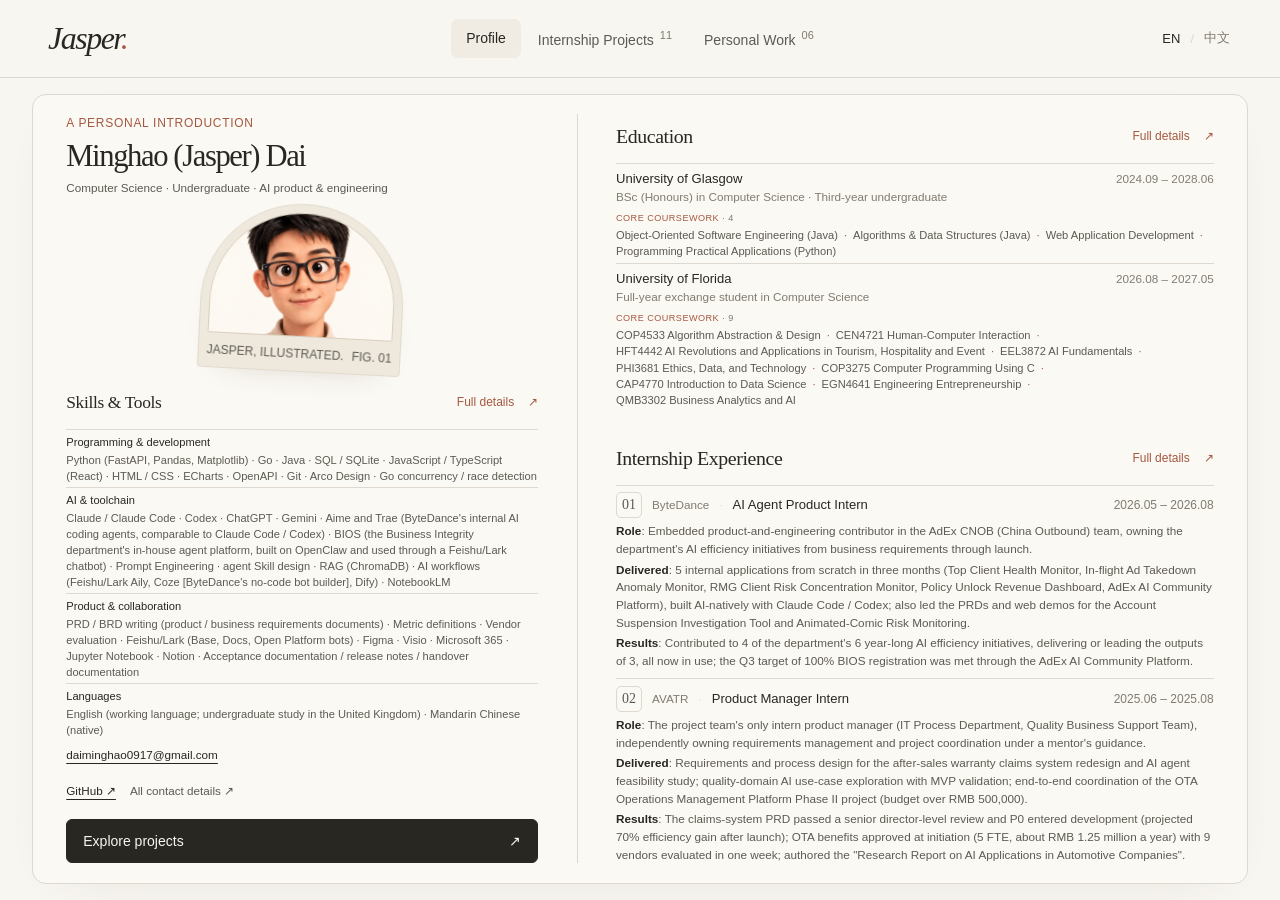
==== commit e6c6ad8e: "Sync the site with the final one-page résumé - Headline: Computer Science · Undergraduate · AI produ" ====
--- a/resume/index.html
+++ b/resume/index.html
@@ -21,7 +21,7 @@
       <nav class="page-tabs" role="tablist" aria-label="Portfolio pages" data-i18n-aria="navigation">
         <span class="tab-indicator" aria-hidden="true"></span>
         <button type="button" id="tab-profile" class="page-tab" role="tab" aria-controls="page-profile" aria-selected="true" tabindex="0" data-tab="profile"><span data-i18n="profile">Profile</span></button>
-        <button type="button" id="tab-internships" class="page-tab" role="tab" aria-controls="page-internships" aria-selected="false" tabindex="-1" data-tab="internships"><span data-i18n="internships">Internship Projects</span><span class="tab-count">10</span></button>
+        <button type="button" id="tab-internships" class="page-tab" role="tab" aria-controls="page-internships" aria-selected="false" tabindex="-1" data-tab="internships"><span data-i18n="internships">Internship Projects</span><span class="tab-count">11</span></button>
         <button type="button" id="tab-work" class="page-tab" role="tab" aria-controls="page-work" aria-selected="false" tabindex="-1" data-tab="work"><span data-i18n="work">Personal Work</span><span class="tab-count">06</span></button>
       </nav>
       <div class="language-switch" role="group" aria-label="Language / 语言"><button type="button" data-language="en" aria-pressed="true" lang="en">EN</button><span aria-hidden="true">/</span><button type="button" data-language="zh" aria-pressed="false" lang="zh-CN">中文</button></div>
@@ -31,7 +31,7 @@
   <main id="main" class="main-shell" tabindex="-1">
     <section class="page-panel" id="page-profile" role="tabpanel" aria-labelledby="tab-profile">
       <div class="profile-card">
-        <aside class="profile-identity"><div class="identity-copy"><p class="eyebrow"><span class="" data-content-language="en" lang="en" >A personal introduction</span><span class="" data-content-language="zh" lang="zh-CN" >关于我的一些事</span></p><h1 class="identity-name" data-content-language="en" lang="en" data-source-field="meta.name">Minghao (Jasper) Dai</h1><h1 class="identity-name" data-content-language="zh" lang="zh-CN" data-source-field="meta.name">代明昊</h1><p class="identity-headline" data-content-language="en" lang="en" data-source-field="meta.headline">Computer Science undergraduate · AI product &amp; application development</p><p class="identity-headline" data-content-language="zh" lang="zh-CN" data-source-field="meta.headline">计算机科学本科生 · AI 产品与应用开发</p></div><div class="portrait-composition" aria-label="Jasper portrait"><div class="portrait-mat" data-tilt>
+        <aside class="profile-identity"><div class="identity-copy"><p class="eyebrow"><span class="" data-content-language="en" lang="en" >A personal introduction</span><span class="" data-content-language="zh" lang="zh-CN" >关于我的一些事</span></p><h1 class="identity-name" data-content-language="en" lang="en" data-source-field="meta.name">Minghao (Jasper) Dai</h1><h1 class="identity-name" data-content-language="zh" lang="zh-CN" data-source-field="meta.name">代明昊</h1><p class="identity-headline" data-content-language="en" lang="en" data-source-field="meta.headline">Computer Science · Undergraduate · AI product &amp; engineering</p><p class="identity-headline" data-content-language="zh" lang="zh-CN" data-source-field="meta.headline">计算机科学 · 本科 · AI 产品与研发</p></div><div class="portrait-composition" aria-label="Jasper portrait"><div class="portrait-mat" data-tilt>
       <div class="portrait-aperture"><img class="portrait-photo" src="assets/portrait/jasper-selected.jpg" width="900" height="1124" alt="Jasper — 3D illustrated portrait with black glasses and a beige shirt" fetchpriority="high"></div>
       <div class="portrait-caption"><span class="" data-content-language="en" lang="en" >Jasper, illustrated.</span><span class="" data-content-language="zh" lang="zh-CN" >Jasper 的另一面。</span><span>FIG. 01</span></div></div></div>
           <section class="resume-section identity-skills" id="skills">
@@ -46,14 +46,14 @@
       </section>
       <section class="resume-section" id="experience">
         <div class="section-heading"><div><h2 data-i18n="experience">Internship Experience</h2></div><button type="button" class="text-link detail-link" data-profile-detail="experience"><span data-i18n="fullDetails">Full details</span> ↗</button></div>
-        <div class="experience-list" id="experience-slots"><article class="experience-row"><div class="exp-head"><div class="exp-title"><span class="org-mark">01</span><span class="exp-org"><span class="" data-content-language="en" lang="en" >ByteDance</span><span class="" data-content-language="zh" lang="zh-CN" >字节跳动</span></span><h3 class="slot-title" data-content-language="en" lang="en" data-source-field="sections.2.entries.0.title">AI Agent Product Intern</h3><h3 class="slot-title" data-content-language="zh" lang="zh-CN" data-source-field="sections.2.entries.0.title">AI Agent 产品实习生</h3></div><p class="date-slot" data-content-language="en" lang="en" data-source-field="sections.2.entries.0.head.1">2026.05 – 2026.08</p><p class="date-slot" data-content-language="zh" lang="zh-CN" data-source-field="sections.2.entries.0.head.1">2026.05 – 2026.08</p></div><ul class="brief-list"><li class="" data-content-language="en" lang="en" data-brief-field="entries.0.bullets.0"><strong>Role</strong>: Embedded product-and-engineering contributor in the AdEx CNOB (China Outbound) team, owning the department&#x27;s AI efficiency initiatives from business requirements through launch.</li><li class="" data-content-language="zh" lang="zh-CN" data-brief-field="entries.0.bullets.0"><strong>定位</strong>：驻 AdEx CNOB（中国出海）团队的产研，负责部门 AI 提效专项建设，从业务需求到上线全程自己完成。</li><li class="" data-content-language="en" lang="en" data-brief-field="entries.0.bullets.1"><strong>Delivered</strong>: 5 internal applications from scratch in three months (Top Client Health Monitor, In-flight Ad Takedown Anomaly Monitor, RMG Client Risk Concentration Monitor, Policy Unlock Revenue Dashboard, AdEx AI Community Platform), built AI-natively with Claude Code / Codex; also led the PRD and a web demo for the Account Suspension Investigation Tool.</li><li class="" data-content-language="zh" lang="zh-CN" data-brief-field="entries.0.bullets.1"><strong>交付</strong>：三个月内从 0 到 1 交付 5 个内部应用（超头部客户健康度监控、投中下线异常监控、RMG 客户风险浓度监控、政策解锁收益看板、AdEx AI 社区平台），用 Claude Code / Codex 以 AI Native 方式开发；另主导账户封禁排查工具的产品定义、PRD 与 Web 版 demo。</li><li class="" data-content-language="en" lang="en" data-brief-field="entries.0.bullets.2"><strong>Results</strong>: Contributed to 4 of the department&#x27;s 6 Q3 AI efficiency initiatives, all completed on schedule and meeting the quarterly OKRs, including &quot;AI Tool Adoption Rate 100%&quot; through the AdEx AI Community Platform.</li><li class="" data-content-language="zh" lang="zh-CN" data-brief-field="entries.0.bullets.2"><strong>成果</strong>：参与部门 Q3 六个 AI 提效专项中的 4 个，全部按计划完成并达成季度 OKR；「AI 工具 Adoption Rate 100%」通过 AdEx AI 社区平台达成。</li></ul></article><article class="experience-row"><div class="exp-head"><div class="exp-title"><span class="org-mark">02</span><span class="exp-org"><span class="" data-content-language="en" lang="en" >AVATR</span><span class="" data-content-language="zh" lang="zh-CN" >阿维塔</span></span><h3 class="slot-title" data-content-language="en" lang="en" data-source-field="sections.2.entries.1.title">Product Manager Intern</h3><h3 class="slot-title" data-content-language="zh" lang="zh-CN" data-source-field="sections.2.entries.1.title">产品经理实习生</h3></div><p class="date-slot" data-content-language="en" lang="en" data-source-field="sections.2.entries.1.head.1">2025.06 – 2025.08</p><p class="date-slot" data-content-language="zh" lang="zh-CN" data-source-field="sections.2.entries.1.head.1">2025.06 – 2025.08</p></div><ul class="brief-list"><li class="" data-content-language="en" lang="en" data-brief-field="entries.1.bullets.0"><strong>Role</strong>: The project team&#x27;s only intern product manager (IT Process Department, Quality Business Support Team), independently owning requirements management and project coordination under a mentor&#x27;s guidance.</li><li class="" data-content-language="zh" lang="zh-CN" data-brief-field="entries.1.bullets.0"><strong>定位</strong>：IT 流程部质量业务支持团队、项目组唯一实习生产品经理，在带教老师指导下独立承担需求管理与项目统筹。</li><li class="" data-content-language="en" lang="en" data-brief-field="entries.1.bullets.1"><strong>Delivered</strong>: Requirements and process design for the after-sales warranty claims system redesign and AI agent feasibility study; quality-domain AI use-case exploration with MVP validation; end-to-end coordination of the OTA Operations Management Platform Phase II project (budget over RMB 500,000).</li><li class="" data-content-language="zh" lang="zh-CN" data-brief-field="entries.1.bullets.1"><strong>交付</strong>：主导售后三包索赔系统重构与 AI 智能体预研的需求与流程设计；探索质量域 AI 落地场景并做 MVP 验证；独立统筹预算超 50 万元的 OTA 运营管理平台二期项目。</li><li class="" data-content-language="en" lang="en" data-brief-field="entries.1.bullets.2"><strong>Results</strong>: The claims-system PRD passed a senior director-level review and P0 entered development (projected 70% efficiency gain after launch); OTA benefits approved at initiation (5 FTE, about RMB 1.25 million a year) with 9 vendors evaluated in one week; authored the &quot;Research Report on AI Applications in Automotive Companies&quot;.</li><li class="" data-content-language="zh" lang="zh-CN" data-brief-field="entries.1.bullets.2"><strong>成果</strong>：索赔系统 PRD 通过高级总监级评审、P0 进入开发（上线后预计提升 70% 人效）；OTA 立项收益获批（每年节省 5 人力，约 125 万元），一周内完成 9 家供应商评审；独立完成《车企 AI 应用现状调研报告》。</li></ul></article></div>
+        <div class="experience-list" id="experience-slots"><article class="experience-row"><div class="exp-head"><div class="exp-title"><span class="org-mark">01</span><span class="exp-org"><span class="" data-content-language="en" lang="en" >ByteDance</span><span class="" data-content-language="zh" lang="zh-CN" >字节跳动</span></span><h3 class="slot-title" data-content-language="en" lang="en" data-source-field="sections.2.entries.0.title">AI Agent Product Intern</h3><h3 class="slot-title" data-content-language="zh" lang="zh-CN" data-source-field="sections.2.entries.0.title">AI Agent 产品实习生</h3></div><p class="date-slot" data-content-language="en" lang="en" data-source-field="sections.2.entries.0.head.1">2026.05 – 2026.08</p><p class="date-slot" data-content-language="zh" lang="zh-CN" data-source-field="sections.2.entries.0.head.1">2026.05 – 2026.08</p></div><ul class="brief-list"><li class="" data-content-language="en" lang="en" data-brief-field="entries.0.bullets.0"><strong>Role</strong>: Embedded product-and-engineering contributor in the AdEx CNOB (China Outbound) team, owning the department&#x27;s AI efficiency initiatives from business requirements through launch.</li><li class="" data-content-language="zh" lang="zh-CN" data-brief-field="entries.0.bullets.0"><strong>定位</strong>：驻 AdEx CNOB（中国出海）团队的产研，负责部门 AI 提效专项建设，从业务需求到上线全程自己完成。</li><li class="" data-content-language="en" lang="en" data-brief-field="entries.0.bullets.1"><strong>Delivered</strong>: 5 internal applications from scratch in three months (Top Client Health Monitor, In-flight Ad Takedown Anomaly Monitor, RMG Client Risk Concentration Monitor, Policy Unlock Revenue Dashboard, AdEx AI Community Platform), built AI-natively with Claude Code / Codex; also led the PRDs and web demos for the Account Suspension Investigation Tool and Animated-Comic Risk Monitoring.</li><li class="" data-content-language="zh" lang="zh-CN" data-brief-field="entries.0.bullets.1"><strong>交付</strong>：三个月内从 0 到 1 交付 5 个内部应用（超头部客户健康度监控、投中下线异常监控、RMG 客户风险浓度监控、政策解锁收益看板、AdEx AI 社区平台），用 Claude Code / Codex 以 AI Native 方式开发；另主导账户封禁排查工具与漫剧风险监控的产品定义、PRD 与 Web 版 demo。</li><li class="" data-content-language="en" lang="en" data-brief-field="entries.0.bullets.2"><strong>Results</strong>: Contributed to 4 of the department&#x27;s 6 year-long AI efficiency initiatives, delivering or leading the outputs of 3, all now in use; the Q3 target of 100% BIOS registration was met through the AdEx AI Community Platform.</li><li class="" data-content-language="zh" lang="zh-CN" data-brief-field="entries.0.bullets.2"><strong>成果</strong>：参与部门全年六个 AI 提效专项中的 4 个，其中 3 个专项的产出由我交付或主导并已上线；Q3「BIOS 注册率 100%」的目标通过 AdEx AI 社区平台达成。</li></ul></article><article class="experience-row"><div class="exp-head"><div class="exp-title"><span class="org-mark">02</span><span class="exp-org"><span class="" data-content-language="en" lang="en" >AVATR</span><span class="" data-content-language="zh" lang="zh-CN" >阿维塔</span></span><h3 class="slot-title" data-content-language="en" lang="en" data-source-field="sections.2.entries.1.title">Product Manager Intern</h3><h3 class="slot-title" data-content-language="zh" lang="zh-CN" data-source-field="sections.2.entries.1.title">产品经理实习生</h3></div><p class="date-slot" data-content-language="en" lang="en" data-source-field="sections.2.entries.1.head.1">2025.06 – 2025.08</p><p class="date-slot" data-content-language="zh" lang="zh-CN" data-source-field="sections.2.entries.1.head.1">2025.06 – 2025.08</p></div><ul class="brief-list"><li class="" data-content-language="en" lang="en" data-brief-field="entries.1.bullets.0"><strong>Role</strong>: The project team&#x27;s only intern product manager (IT Process Department, Quality Business Support Team), independently owning requirements management and project coordination under a mentor&#x27;s guidance.</li><li class="" data-content-language="zh" lang="zh-CN" data-brief-field="entries.1.bullets.0"><strong>定位</strong>：IT 流程部质量业务支持团队、项目组唯一实习生产品经理，在带教老师指导下独立承担需求管理与项目统筹。</li><li class="" data-content-language="en" lang="en" data-brief-field="entries.1.bullets.1"><strong>Delivered</strong>: Requirements and process design for the after-sales warranty claims system redesign and AI agent feasibility study; quality-domain AI use-case exploration with MVP validation; end-to-end coordination of the OTA Operations Management Platform Phase II project (budget over RMB 500,000).</li><li class="" data-content-language="zh" lang="zh-CN" data-brief-field="entries.1.bullets.1"><strong>交付</strong>：主导售后三包索赔系统重构与 AI 智能体预研的需求与流程设计；探索质量域 AI 落地场景并做 MVP 验证；独立统筹预算超 50 万元的 OTA 运营管理平台二期项目。</li><li class="" data-content-language="en" lang="en" data-brief-field="entries.1.bullets.2"><strong>Results</strong>: The claims-system PRD passed a senior director-level review and P0 entered development (projected 70% efficiency gain after launch); OTA benefits approved at initiation (5 FTE, about RMB 1.25 million a year) with 9 vendors evaluated in one week; authored the &quot;Research Report on AI Applications in Automotive Companies&quot;.</li><li class="" data-content-language="zh" lang="zh-CN" data-brief-field="entries.1.bullets.2"><strong>成果</strong>：索赔系统 PRD 通过高级总监级评审、P0 进入开发（上线后预计提升 70% 人效）；OTA 立项收益获批（每年节省 5 人力，约 125 万元），一周内完成 9 家供应商评审；独立完成《车企 AI 应用现状调研报告》。</li></ul></article></div>
       </section>
         </div>
       </div>
     </section>
     <section class="page-panel" id="page-internships" role="tabpanel" aria-labelledby="tab-internships" hidden>
       <div class="page-intro"><div><p class="eyebrow"><span class="index-number">02</span><span class="eyebrow-line" aria-hidden="true"></span><span data-i18n="internshipEyebrow">From context to delivery</span></p><h1 class="page-title" data-content-language="en" lang="en" data-source-field="sections.2.title">Internship Experience</h1><h1 class="page-title" data-content-language="zh" lang="zh-CN" data-source-field="sections.2.title">实习经历</h1></div><button type="button" class="button secondary expand-all" data-scope="internships" aria-expanded="false"><span data-i18n="expandAll">Expand all</span><span aria-hidden="true">+</span></button></div>
-      <div id="internship-slots"><section class="project-group"><div class="group-header"><h2 class="" data-content-language="en" lang="en" data-source-field="sections.2.entries.0.head.0">ByteDance</h2><h2 class="" data-content-language="zh" lang="zh-CN" data-source-field="sections.2.entries.0.head.0">字节跳动 ByteDance</h2><span>7 <span class="" data-content-language="en" lang="en" >projects</span><span class="" data-content-language="zh" lang="zh-CN" >个项目</span></span></div><details class="company-context" data-accordion data-scope="company"><summary><span class="" data-content-language="en" lang="en" >Role, responsibilities &amp; overall impact</span><span class="" data-content-language="zh" lang="zh-CN" >实习角色、职责与整体成果</span><span class="expand-glyph" aria-hidden="true"></span></summary><div class="company-context-body accordion-body"><p class="source-meta" data-content-language="en" lang="en" data-source-field="sections.2.entries.0.head.1">2026.05 – 2026.08</p><p class="source-meta" data-content-language="zh" lang="zh-CN" data-source-field="sections.2.entries.0.head.1">2026.05 – 2026.08</p><p class="source-meta" data-content-language="en" lang="en" data-source-field="sections.2.entries.0.head.2">Beijing</p><p class="source-meta" data-content-language="zh" lang="zh-CN" data-source-field="sections.2.entries.0.head.2">北京</p><p class="source-description" data-content-language="en" lang="en" data-source-field="sections.2.entries.0.desc.0">TikTok Monetization · Business Integrity · Advertiser Experience (AdEx) · CNOB (China Outbound) team</p><p class="source-description" data-content-language="zh" lang="zh-CN" data-source-field="sections.2.entries.0.desc.0">TikTok 商业化 · 商业安全（Business Integrity）· 广告主体验（AdEx）· CNOB（中国出海）团队</p><p class="source-role" data-content-language="en" lang="en" data-source-field="sections.2.entries.0.title">AI Agent Product Intern</p><p class="source-role" data-content-language="zh" lang="zh-CN" data-source-field="sections.2.entries.0.title">AI Agent 产品实习生</p><p class="source-description" data-content-language="en" lang="en" data-source-field="sections.2.entries.0.tagline">An embedded product-and-engineering role (forward-deployed engineer model) delivering internal AI applications end to end through AI-native development</p><p class="source-description" data-content-language="zh" lang="zh-CN" data-source-field="sections.2.entries.0.tagline">驻业务团队的产品 + 研发角色（FDE 模式），以 AI Native 方式端到端交付内部 AI 应用</p><ul class="source-list"><li class="" data-content-language="en" lang="en" data-source-field="sections.2.entries.0.bullets.0"><strong>Context &amp; role</strong>: The AdEx CNOB team helps Chinese advertisers operating internationally resolve ad review, appeal, policy, and account compliance issues. AI requests had to queue through a BRD → review → product-and-engineering scheduling → development process, with engineering capacity as the bottleneck. Served as the product-and-engineering contributor embedded in the business team, owning the department&#x27;s AI efficiency initiatives end to end, from business requirements through launch.</li><li class="" data-content-language="zh" lang="zh-CN" data-source-field="sections.2.entries.0.bullets.0"><strong>背景与定位</strong>：AdEx CNOB 团队帮助中国出海广告主解决广告审核、申诉、政策与账户合规问题。团队的 AI 需求需经「BRD → 评审 → 产研排期 → 开发」链路排队，产研资源是瓶颈；因此作为驻业务团队的产研，负责部门 AI 提效专项建设，从业务需求到上线全部自己完成。</li><li class="" data-content-language="en" lang="en" data-source-field="sections.2.entries.0.bullets.1"><strong>Responsibilities</strong>: Delivered 5 internal applications from scratch within three months—the Top Client Health Monitor, In-flight Ad Takedown Anomaly Monitor, RMG Client Risk Concentration Monitor, Policy Unlock Revenue Dashboard, and AdEx AI Community Platform—and deployed them on the company&#x27;s internal AI application hosting platform. In the first week, also built an automation tool for the weekly AIGC creative approval-rate report. Led product definition, the PRD, and a web demo for the Account Suspension Investigation Tool, and completed the product definition for an AI application for risk control in the animated-comic industry. Used an AI-native development approach: owned requirements gathering, metric definitions, architecture design, code review, and technical acceptance; implemented mainly with Claude Code / Codex (partly with Trae / Aime, ByteDance&#x27;s internal AI coding tools); and ran business acceptance testing and weekly progress reporting.</li><li class="" data-content-language="zh" lang="zh-CN" data-source-field="sections.2.entries.0.bullets.1"><strong>工作内容</strong>：三个月内从 0 到 1 交付 5 个内部应用（超头部客户健康度监控、投中下线异常监控、RMG 客户风险浓度监控、政策解锁收益看板、AdEx AI 社区平台）并部署到公司内部 AI 应用托管平台；入职第一周另完成 AIGC 创意审核通过率周报的自动化工具；主导账户封禁排查工具的产品定义、PRD 与 Web 版 demo，并完成漫剧行业风险控制 AI 应用的产品定义。采用 AI Native 开发：负责需求收集、数据口径定义、架构设计、代码评审与验收，主要用 Claude Code / Codex 完成开发（部分用字节内部的 AI 编码工具 Trae / Aime），并承担业务验收与周会汇报。</li><li class="" data-content-language="en" lang="en" data-source-field="sections.2.entries.0.bullets.2"><strong>Shared pipeline for the monitoring applications</strong>: The Top Client Health Monitor, In-flight Ad Takedown Anomaly Monitor, and RMG Client Risk Concentration Monitor share one pipeline: internal BI platform → web application → Feishu (Lark). The web application&#x27;s backend pulls data from the internal BI platform through its query API and flags anomalies against thresholds (daily scheduled pulls; for time-critical cases, 5-minute probes that start a full read only after two consecutive observations show the data source has updated); pushes notifications through the Feishu OpenAPI to the responsible client-group BPs; and lets BPs act in the application (tag anomalies, confirm whether a report can be shared onward, adjust thresholds), closing the loop of monitor → notify → handle → feedback.</li><li class="" data-content-language="zh" lang="zh-CN" data-source-field="sections.2.entries.0.bullets.2"><strong>监控类应用的共用链路</strong>：超头部客户健康度监控、投中下线异常监控、RMG 客户风险浓度监控共用一条「内部 BI 平台 → Web 应用 → 飞书」的链路：Web 应用后端经查询接口从内部 BI 平台取数，按阈值识别异常（每日定时取数；时效要求高的用 5 分钟探针，连续两次观测到数据源更新才启动全量读取）；经飞书 OpenAPI 推送给负责的集团 BP；BP 在应用里处理（给异常打标、确认是否外发、调整阈值），形成「监控 → 通知 → 处理 → 反馈」的闭环。</li><li class="" data-content-language="en" lang="en" data-source-field="sections.2.entries.0.bullets.3"><strong>Results</strong>: AdEx had 6 AI efficiency initiatives in Q3: top-client monitoring, policy unlocking, mistaken account suspensions, erroneous ad-creative enforcement, TAP, and animated-comic risk control. Contributed to 4 of them: top-client monitoring, policy unlocking, mistaken account suspensions, and animated-comic risk control. All initiatives were completed on schedule within the quarter and met the quarterly OKRs; the AdEx AI Community Platform supported achievement of the “AI Tool Adoption Rate 100%” target.</li><li class="" data-content-language="zh" lang="zh-CN" data-source-field="sections.2.entries.0.bullets.3"><strong>成果</strong>：AdEx 部门 Q3 共设 6 个 AI 提效专项（超头客监控、政策解锁、账户误封禁、广告素材误伤、TAP、漫剧风险控制），参与其中 4 个（超头客、政策解锁、账户误封禁、漫剧风险控制）；季度内所有专项按计划完成并达成季度 OKR，其中「AI 工具 Adoption Rate 100%」目标通过 AdEx AI 社区平台达成。</li></ul></div></details><details class="project-accordion" data-accordion data-scope="internships" id="project-1"><summary class="project-summary"><span class="project-number">01</span><div><h3 class="" data-content-language="en" lang="en" data-source-field="sections.2.entries.0.blocks.0.head.0">Top Client Health Monitor · Dashboard &amp; Web Workbench</h3><h3 class="" data-content-language="zh" lang="zh-CN" data-source-field="sections.2.entries.0.blocks.0.head.0">超头部客户健康度监控 · 数据看板 + Web 工作台</h3><p class="project-role" data-content-language="en" lang="en" data-source-field="sections.2.entries.0.blocks.0.head.1">Product Manager &amp; Developer</p><p class="project-role" data-content-language="zh" lang="zh-CN" data-source-field="sections.2.entries.0.blocks.0.head.1">产品经理 &amp; 开发</p><p class="source-summary" data-content-language="en" lang="en" data-source-field="sections.2.entries.0.blocks.0.summary.0">Built health monitoring for CNOB&#x27;s 39 top outbound advertisers, evolving from V1.0 “BI-tool alerts + automated daily reports” into a standalone V2.0 application with a workbench for client-group business partners (BPs). After two iterations and multiple refinements, it served 11 AdEx CNOB client-group BPs, ran stably for 70+ consecutive days through the end of the internship, identified 3,000+ anomaly records, and was showcased within the department as an outstanding AI efficiency case.</p><p class="source-summary" data-content-language="zh" lang="zh-CN" data-source-field="sections.2.entries.0.blocks.0.summary.0">为 CNOB 39 家头部出海广告主建立健康度监控：从「BI 告警 + 自动日报」的 V1.0 到带集团 BP 工作台的独立应用 V2.0，经两次迭代与多次优化，被 AdEx CNOB 11 位集团 BP 使用，离职前连续稳定运行 70+ 天，识别 3,000+ 条异常记录，被作为 AI 提效优秀案例在部门内展示。</p></div><span class="expand-glyph" aria-hidden="true"></span></summary><div class="accordion-body"><div class="accordion-inner"><div class="case-layout"><div class="case-copy"><ul class="source-list"><li class="" data-content-language="en" lang="en" data-source-field="sections.2.entries.0.blocks.0.bullets.0"><strong>Project background</strong>: The health of CNOB&#x27;s 39 top outbound advertisers was measured through six metric groups, including approval rate, erroneous content rejection, erroneous account enforcement, review turnaround time, and in-flight ad takedowns. The metrics were scattered across business-intelligence (BI) dashboards; anomalies relied on manual observation, with no alerts or follow-through process. Client-group BPs often learned about problems only after a client complaint. The goal was to detect anomalies promptly so BPs could intervene proactively.</li><li class="" data-content-language="zh" lang="zh-CN" data-source-field="sections.2.entries.0.blocks.0.bullets.0"><strong>项目背景</strong>：CNOB 39 家头部出海广告主的健康度由审核通过率、内容误拒、账户误处罚、审核时长、投中下线等六组指标构成，此前散落在 BI 看板里，异常靠人盯，没有告警、也没有处理闭环，集团 BP 往往在客户投诉后才知道出了问题。目标是让 BP 第一时间发现异常并主动介入。</li><li class="" data-content-language="en" lang="en" data-source-field="sections.2.entries.0.blocks.0.bullets.1"><strong>V1.0 (BI alerts + automated daily reports)</strong>: Maintained a client-information and threshold mapping table and used the BI tool&#x27;s built-in anomaly notifications for threshold-based alerts. An Agent scheduled task also read the internal BI platform daily using the threshold table, wrote over-threshold records to an anomaly log, and generated a static HTML daily report with a health dashboard showing the latest daily values, historical data, and trends. The limitations were that alerts and reports used separately maintained data, and the report was view-only. Also wrote a monitoring setup guide and a shared threshold worksheet for team reuse.</li><li class="" data-content-language="zh" lang="zh-CN" data-source-field="sections.2.entries.0.blocks.0.bullets.1"><strong>V1.0（BI 告警 + 自动日报）</strong>：维护一张客户信息与阈值匹配表，用 BI 工具内置的异常推送实现阈值告警；同时用 Agent 定时任务每日按阈值表读取内部 BI 平台数据，超阈值即写入异常记录底表，并据此生成静态 HTML 日报，内置「健康度驾驶舱」，可看当日最新值、历史数据与变化趋势。局限是告警与日报的数据分开维护，日报只能看、不能操作。另编写监控搭建指南与阈值协作表供团队复用。</li><li class="" data-content-language="en" lang="en" data-source-field="sections.2.entries.0.blocks.0.bullets.2"><strong>V2.0 (from dashboard to workbench)</strong>: About a month after launch, new problems emerged: client-side violations distorted overall health data, manual exclusions left no record of the work, and groups needed to update Account IDs and thresholds. Expanded the solution into a standalone application with alerts and reports driven by one anomaly log. Retained the dashboard and added a BP workbench for tagging anomalies in each BP&#x27;s groups: client-side issue; erroneous model enforcement requiring coordination with the model team; or an unsuitable threshold, such as high ad volume triggering a rejection-count threshold while the rejection rate remained normal. BPs could also submit threshold and account changes in the platform, effective as soon as an administrator approved them in Feishu.</li><li class="" data-content-language="zh" lang="zh-CN" data-source-field="sections.2.entries.0.blocks.0.bullets.2"><strong>V2.0（从看板到工作台）</strong>：上线约一个月后发现新的问题：客户自身违规导致的健康度下降会干扰整体数据，人工剔除又留不下工作痕迹；各集团的 账户 ID 与阈值也有变更需求。于是增补开发为独立应用，告警与日报统一由同一异常记录底表驱动：保留驾驶舱，新增集团 BP 工作台，对自己负责集团的异常记录打标（客户自身问题 / 模型误伤，需联动模型团队 / 阈值设置不合理，如投放量大导致拒审量超阈但拒审率正常），并可在平台提交阈值与账户变更申请，管理员在飞书点击同意即生效。</li><li class="" data-content-language="en" lang="en" data-source-field="sections.2.entries.0.blocks.0.bullets.3"><strong>Engineering &amp; architecture</strong>: V1.0 was not a standalone application: apart from a single table-scanning script, everything was assembled from existing platform capabilities—Feishu tables for thresholds and client information, the BI tool&#x27;s built-in notifications for Feishu alerts, and a scheduled task on the internal agent platform that ran the script, fetched data, wrote anomaly records to the log, and generated the static HTML daily report.<br>V2.0 became a standalone full-stack application implemented entirely through Vibe Coding: a Python FastAPI backend with 5,000+ lines of business logic, a React frontend, and SQLite. A data-access library with no external dependencies called the BI query API directly, replacing the assistant-layer scheduled task. The initial deployment used one hosted instance; data compliance requirements led to a multi-instance architecture with centralized data, in which only the administrator instance performed scans and notifications while other instances shared anomaly records. Daily scheduled scans took approximately 75–90 minutes. The application served 11 AdEx CNOB client-group BPs. Approval-rate calculations were compared value by value against a 1,249-row ground-truth dataset, with zero differences.</li><li class="" data-content-language="zh" lang="zh-CN" data-source-field="sections.2.entries.0.blocks.0.bullets.3"><strong>工程与架构</strong>：V1.0 未做应用，只写了一段扫表代码，其余全部用平台现成能力拼装：飞书表格维护阈值和客户信息，BI 工具内置异常推送做飞书告警，Agent 助理层定时任务运行扫表脚本取数、将异常记录写入数据底表并生成静态 HTML 日报。<br>V2.0 升级为独立全栈应用，全程 Vibe Coding 实现：Python FastAPI 后端（5,000+ 行业务逻辑）+ React 前端 + SQLite，无外部依赖的取数库直接调用 BI 平台查询接口，取代助理层定时任务；初版为托管平台单实例，因数据合规要求改为数据中心化的多实例，扫表与推送只在管理员实例运行，其他实例仅共享异常记录数据；每日定时扫描约 75–90 分钟，AdEx CNOB 11 位客户集团 BP 使用；审核通过率口径与 1,249 行真值集逐值对拍，零差异。</li><li class="" data-content-language="en" lang="en" data-source-field="sections.2.entries.0.blocks.0.bullets.4"><strong>Results</strong>: The two versions ran stably for 70+ days, with parallel-run validation during the transition. Backfilling all top-client data from the start of 2026 identified 3,000+ anomaly records, with 1,000+ additional records identified since launch. Client-group BPs learned about client issues promptly and proactively coordinated with clients and sales to resolve them, substantially improving the advertising experience for top advertisers. Although scoped to CNOB clients, the project was showcased within the Business Integrity department as an outstanding AI efficiency case, led to an invitation from the internal AI application hosting platform&#x27;s team to give a technical talk, and was used as a reference for the Global AdEx team.</li><li class="" data-content-language="zh" lang="zh-CN" data-source-field="sections.2.entries.0.blocks.0.bullets.4"><strong>成果</strong>：两个版本稳定运行 70+ 天，版本切换期间双跑验证；上线后回溯 2026 年以来全部头部客户数据，识别 3,000+ 条异常记录，上线以来新增识别 1,000+ 条；集团 BP 第一时间获知客户问题并主动介入，协同客户与销售解决，显著改善头部广告主的投放体验。项目虽以 CNOB 客户为范围，但被作为 AI 提效优秀案例在商业安全部门内部展示，并受内部 AI 应用托管平台团队邀请做技术分享，同时作为范本供 Global AdEx 团队参考借鉴。</li></ul></div><aside class="case-aside"><p class="slot-meta"><span class="" data-content-language="en" lang="en" >TOOLS &amp; APPROACH</span><span class="" data-content-language="zh" lang="zh-CN" >工具与方法</span></p><p class="source-stack" data-content-language="en" lang="en" data-source-field="sections.2.entries.0.blocks.0.head.2">Python FastAPI · React · SQLite · Feishu (Lark) bot · Internal business-intelligence (BI) platform query API</p><p class="source-stack" data-content-language="zh" lang="zh-CN" data-source-field="sections.2.entries.0.blocks.0.head.2">Python FastAPI · React · SQLite · 飞书机器人 · 内部 BI（商业智能）平台查询接口</p></aside></div></div></div></details><details class="project-accordion" data-accordion data-scope="internships" id="project-2"><summary class="project-summary"><span class="project-number">02</span><div><h3 class="" data-content-language="en" lang="en" data-source-field="sections.2.entries.0.blocks.1.head.0">In-flight Ad Takedown Anomaly Monitor</h3><h3 class="" data-content-language="zh" lang="zh-CN" data-source-field="sections.2.entries.0.blocks.1.head.0">投中下线异常监控系统</h3><p class="project-role" data-content-language="en" lang="en" data-source-field="sections.2.entries.0.blocks.1.head.1">Product Manager &amp; Developer</p><p class="project-role" data-content-language="zh" lang="zh-CN" data-source-field="sections.2.entries.0.blocks.1.head.1">产品经理 &amp; 开发</p><p class="source-summary" data-content-language="en" lang="en" data-source-field="sections.2.entries.0.blocks.1.summary.0">Built real-time in-flight ad takedown alerts for 831 clients / 2,548 accounts. Initiated urgently in late July after an ad-delivery issue with a client in one industry, the platform went live in two days by reusing the Top Client Health Monitor&#x27;s probe logic. A 5-minute probe cadence supported timely detection, while a modular configuration across three dimensions let client-group BPs manage thresholds and recipients on their own. By the end of the internship, it had run stably for 30 days, sent approximately 20 alerts daily, covered 11 sub-industries, and was highly commended by the department head.</p><p class="source-summary" data-content-language="zh" lang="zh-CN" data-source-field="sections.2.entries.0.blocks.1.summary.0">为 831 个客户 / 2,548 个账户建立广告投中下线的实时告警：7 月底因某行业客户的投放问题紧急立项，复用超头部客户健康度监控的探针逻辑两天内上线，5 分钟探针保证时效，三维度模块化配置让集团 BP 自主管理阈值与接收人；离职前稳定运行 30 天，每日推送约 20 条告警，覆盖 11 个子行业，获部门负责人 高度认可。</p></div><span class="expand-glyph" aria-hidden="true"></span></summary><div class="accordion-body"><div class="accordion-inner"><div class="case-layout"><div class="case-copy"><ul class="source-list"><li class="" data-content-language="en" lang="en" data-source-field="sections.2.entries.0.blocks.1.bullets.0"><strong>Project background</strong>: A high-priority client issue in a particular industry in late July highlighted the poor experience caused by ads being taken down during active delivery. The business needed real-time alerts. Reused the Top Client Health Monitor&#x27;s probe-and-scan logic to build and launch the platform in two days. To meet timeliness requirements, increased probe frequency from every 30 minutes to every 5 minutes. Coverage included 831 clients / 2,548 accounts.</li><li class="" data-content-language="zh" lang="zh-CN" data-source-field="sections.2.entries.0.blocks.1.bullets.0"><strong>项目背景</strong>：7 月底某行业客户出现高关注度的投放问题，广告投中下线造成很差的客户体验，业务方需要对下线情况做到实时告警。复用超头部客户健康度监控的探针扫表逻辑，两天内完成平台建设并上线；因为要求时效性，探针频率从 30 分钟提高到 5 分钟。覆盖 831 个客户 / 2,548 个账户。</li><li class="" data-content-language="en" lang="en" data-source-field="sections.2.entries.0.blocks.1.bullets.1"><strong>Product design (three-dimensional modular configuration + bulk import)</strong>: Organized configuration around client groups, monitoring groups, and recipients. Each client group contained Account IDs with individual takedown-rate / takedown-count thresholds and AND / OR relationships. Monitoring groups mapped to notification recipients and typically represented a sub-industry—such as social apps, utility apps, consumer-electronics (3C) e-commerce, web e-commerce, or beauty e-commerce—under a client-group BP. Recipient records contained names and Feishu email addresses. Monitoring groups connected client groups with recipients, allowing flexible combinations. BPs could edit thresholds and their logical relationships; always-true rules were rejected on entry. The platform did not integrate an LLM. To reduce data-entry effort, it provided a standard CSV workflow: download a template → reformat client information to match → upload. Code automatically deduplicated and validated records, updated changed thresholds, added new Account IDs, and also supported full replacement.</li><li class="" data-content-language="zh" lang="zh-CN" data-source-field="sections.2.entries.0.blocks.1.bullets.1"><strong>产品设计（三维度模块化配置 + 批量导入）</strong>：配置中心按三个维度组织：客户集团（下挂若干 账户 ID，每个 账户 ID 有各自的下线率 / 下线量阈值及 AND / OR 关系）、监控组（对应若干通知接收人，通常一个监控组即一个子行业，如社交应用、工具应用、3C 电商、Web 电商、美妆电商，各由一位集团 BP 负责）、接收人（姓名 + 飞书邮箱）。监控组把客户集团与接收人拼接起来，任意客户集团可通过监控组与任意接收人自由组合；集团 BP 可自行设置阈值与阈值关系，恒真规则写入即拒。平台未接入大模型能力，为降低录入成本提供标准 CSV 模板：下载模板 → 按模板格式转写客户信息表 → 上传，代码自动去重与校验，阈值有变则更新、新 账户 ID 则新增，另提供全量覆盖模式。</li><li class="" data-content-language="en" lang="en" data-source-field="sections.2.entries.0.blocks.1.bullets.2"><strong>Engineering &amp; architecture</strong>: Two 5-minute probes read the BI platform. A stability gate required two matching observations of the same data version at least 5 minutes apart before triggering a scan. A persistent Outbox stored alerts and per-recipient delivery records, then aggregated notifications into Feishu interactive cards by monitoring group. The notifier failed closed. Built with a Go service, a React / TypeScript frontend, and a Python data-access bridge, with code generated from a single OpenAPI contract and concurrent paths checked using race detection.</li><li class="" data-content-language="zh" lang="zh-CN" data-source-field="sections.2.entries.0.blocks.1.bullets.2"><strong>工程与架构</strong>：两个 5 分钟探针读取 BI 平台，稳定性门禁要求同一数据版本间隔 ≥5 分钟两次观测一致才触发扫描；告警经持久化 Outbox（告警 + 逐接收人投递记录）聚合为按监控组的飞书交互卡片，通知器 fail-closed。Go 服务 + React / TypeScript 前端 + Python 取数桥接，单一 OpenAPI 契约生成代码，并发路径经 race 检测。</li><li class="" data-content-language="en" lang="en" data-source-field="sections.2.entries.0.blocks.1.bullets.3"><strong>Results</strong>: Ran stably for 30 days from launch through the end of the internship, delivering approximately 20 alerts per day across 11 sub-industries. Fully met the project requirements and was highly commended by the department head.</li><li class="" data-content-language="zh" lang="zh-CN" data-source-field="sections.2.entries.0.blocks.1.bullets.3"><strong>成果</strong>：上线后至离职前稳定运行 30 天，每日成功推送约 20 条告警，覆盖 11 个子行业；完整满足项目需求，获部门负责人 高度认可。</li></ul></div><aside class="case-aside"><p class="slot-meta"><span class="" data-content-language="en" lang="en" >TOOLS &amp; APPROACH</span><span class="" data-content-language="zh" lang="zh-CN" >工具与方法</span></p><p class="source-stack" data-content-language="en" lang="en" data-source-field="sections.2.entries.0.blocks.1.head.2">Go · React / TypeScript · Python data-access bridge · OpenAPI code generation · 5-minute probes · Outbox</p><p class="source-stack" data-content-language="zh" lang="zh-CN" data-source-field="sections.2.entries.0.blocks.1.head.2">Go · React / TypeScript · Python 取数桥接 · OpenAPI 代码生成 · 5 分钟探针 · Outbox</p></aside></div></div></div></details><details class="project-accordion" data-accordion data-scope="internships" id="project-3"><summary class="project-summary"><span class="project-number">03</span><div><h3 class="" data-content-language="en" lang="en" data-source-field="sections.2.entries.0.blocks.2.head.0">RMG Client Risk Concentration Monitor</h3><h3 class="" data-content-language="zh" lang="zh-CN" data-source-field="sections.2.entries.0.blocks.2.head.0">RMG 客户风险浓度监控</h3><p class="project-role" data-content-language="en" lang="en" data-source-field="sections.2.entries.0.blocks.2.head.1">Product Manager &amp; Developer</p><p class="project-role" data-content-language="zh" lang="zh-CN" data-source-field="sections.2.entries.0.blocks.2.head.1">产品经理 &amp; 开发</p><p class="source-summary" data-content-language="en" lang="en" data-source-field="sections.2.entries.0.blocks.2.summary.0">Addressed accounts being suspended again for real-money gambling (RMG) after being allowlisted: matched the allowlist against suspension records account by account, calculated risk concentration across 35 groups by industry, and generated bilingual HTML daily reports that client-group BPs could approve and send to sales in one click. An additional request outside the Q3 OKRs; delivered for business testing with positive feedback before the internship ended, after which a successor completed the formal launch.</p><p class="source-summary" data-content-language="zh" lang="zh-CN" data-source-field="sections.2.entries.0.blocks.2.summary.0">针对「加白后仍被当作真金赌博（RMG）再次封户」的问题，把白名单与封户名单逐一比对，按 35 个组、分行业计算风险浓度并生成双语 HTML 日报，集团 BP 确认后一键发送给销售；属 Q3 OKR 之外的增量需求，离职时已交付业务测试、反馈良好，随后由继任同学完成正式上线。</p></div><span class="expand-glyph" aria-hidden="true"></span></summary><div class="accordion-body"><div class="accordion-inner"><div class="case-layout"><div class="case-copy"><ul class="source-list"><li class="" data-content-language="en" lang="en" data-source-field="sections.2.entries.0.blocks.2.bullets.0"><strong>Project background</strong>: Some advertiser accounts had been incorrectly suspended for RMG (Real Money Gambling), manually investigated, and allowlisted, only to be suspended again for RMG-related reasons. This created a poor client experience. At an RMG governance coordination meeting, the business requested account-by-account matching of allowlists and suspension records to show the concentration of “still suspended after allowlisting” by industry, enabling sales to intervene promptly.</li><li class="" data-content-language="zh" lang="zh-CN" data-source-field="sections.2.entries.0.blocks.2.bullets.0"><strong>项目背景</strong>：部分广告主账户曾被当作真金赌博（RMG，Real Money Gambling）误封，人工排查后加入白名单，但加白后仍因 RMG 原因被再次封户，造成很差的客户体验。业务方在 RMG 治理协作会议上提出需求：把白名单与封户名单逐一比对，按行业给出「加白后仍被封户」的浓度，让销售侧及时介入。</li><li class="" data-content-language="en" lang="en" data-source-field="sections.2.entries.0.blocks.2.bullets.1"><strong>Metric definition &amp; calculation</strong>: Concentration = number of accounts appearing in both the suspension list and the allowlist / number of allowlisted accounts; the ideal value is 0. Worked with the business to align the numerator, denominator, and enforcement-type definitions. Aggregated through four levels—advertiser → account → salesperson → sales group—and divided the client list into 35 groups, with industry-level presentation.</li><li class="" data-content-language="zh" lang="zh-CN" data-source-field="sections.2.entries.0.blocks.2.bullets.1"><strong>口径与计算</strong>：浓度 = 同时出现在封户名单与白名单中的账户数 / 白名单账户数，理想值为 0；分母、分子与处罚类型口径与业务方共同校准，按「广告主 → 账户 → 销售 → 销售组」四级聚合，按客户名单分成 35 个组、按行业拆分呈现。</li><li class="" data-content-language="en" lang="en" data-source-field="sections.2.entries.0.blocks.2.bullets.2"><strong>Reporting &amp; distribution</strong>: Designed bilingual HTML reports for sales using a fixed, engineered template, replacing only the daily data while keeping the format consistent. Generated reports were first sent to client-group BPs, who confirmed in the workbench whether they could be shared onward, then sent them to sales in one click using Feishu email addresses. Used the internal Agent&#x27;s static HTML hosting capability to generate directly accessible links without file downloads. Links followed a standardized “industry–group–date” naming scheme, for example <code>xx行业--xx组--2026.8.23.html</code>.</li><li class="" data-content-language="zh" lang="zh-CN" data-source-field="sections.2.entries.0.blocks.2.bullets.2"><strong>日报与分发流程</strong>：日报面向销售，是双语 HTML，用标准化模板做了工程固化，每天只替换当日数据、格式保持一致。分发流程：日报生成后先推送集团 BP，BP 在工作台确认可否对外透传，确认后在平台上按销售的飞书邮箱一键发送；利用内部 Agent 托管静态 HTML 的能力生成可直接打开的链接（无需下载文件），链接按「行业–组–日期」标准化命名，如 <code>xx行业--xx组--2026.8.23.html</code>。</li><li class="" data-content-language="en" lang="en" data-source-field="sections.2.entries.0.blocks.2.bullets.3"><strong>Engineering &amp; architecture</strong>: Used a Go backend and Python data-access bridge, reusing the Top Client Health Monitor&#x27;s data-access library, with direct delivery through a custom Feishu bot. Identified and fixed several data pitfalls during testing: aggregation keys had to use (salesperson, account) rather than account alone, which had misattributed 137 rows; report dates had to use the data partition date (T-2) rather than file modification time; dataset availability had to be verified with real queries rather than metadata; and cross-dimension queries on the internal BI platform could collapse rows non-monotonically, requiring empirical tests for every field combination.</li><li class="" data-content-language="zh" lang="zh-CN" data-source-field="sections.2.entries.0.blocks.2.bullets.3"><strong>工程与架构</strong>：Go 后端 + Python 取数桥接（复用超头部客户健康度监控的取数库），自建飞书机器人直接推送；测试中发现并修复多处数据陷阱：聚合键必须取（销售, 账户）而非仅账户（单键聚合错归 137 行）、报告日期必须取数据分区日期（T-2）而非文件修改时间、数据集可用性必须以真实查询而非元数据确认、BI 平台跨维度查询会非单调地折叠行数，因此对每种字段组合做了实证测试。</li><li class="" data-content-language="en" lang="en" data-source-field="sections.2.entries.0.blocks.2.bullets.4"><strong>Delivery status</strong>: Scoped as an additional business request outside the Q3 OKRs. Delivered to business users for testing before the internship ended, with positive feedback; a successor then completed the formal launch, and the monitor is now live.</li><li class="" data-content-language="zh" lang="zh-CN" data-source-field="sections.2.entries.0.blocks.2.bullets.4"><strong>交付状态</strong>：本项目不在 Q3 OKR 范围内，属业务方提出的增量需求；离职时已交付业务方测试，测试反馈良好，离职后由继任同学完成正式上线，现已上线。</li></ul></div><aside class="case-aside"><p class="slot-meta"><span class="" data-content-language="en" lang="en" >TOOLS &amp; APPROACH</span><span class="" data-content-language="zh" lang="zh-CN" >工具与方法</span></p><p class="source-stack" data-content-language="en" lang="en" data-source-field="sections.2.entries.0.blocks.2.head.2">Go · Python data-access bridge · Bilingual HTML daily reports · Feishu bot</p><p class="source-stack" data-content-language="zh" lang="zh-CN" data-source-field="sections.2.entries.0.blocks.2.head.2">Go · Python 取数桥接 · 双语 HTML 日报 · 飞书机器人</p></aside></div></div></div></details><details class="project-accordion" data-accordion data-scope="internships" id="project-4"><summary class="project-summary"><span class="project-number">04</span><div><h3 class="" data-content-language="en" lang="en" data-source-field="sections.2.entries.0.blocks.3.head.0">Policy Unlock Revenue Dashboard</h3><h3 class="" data-content-language="zh" lang="zh-CN" data-source-field="sections.2.entries.0.blocks.3.head.0">政策解锁收益看板</h3><p class="project-role" data-content-language="en" lang="en" data-source-field="sections.2.entries.0.blocks.3.head.1">Product Manager &amp; Developer</p><p class="project-role" data-content-language="zh" lang="zh-CN" data-source-field="sections.2.entries.0.blocks.3.head.1">产品经理 &amp; 开发</p><p class="source-summary" data-content-language="en" lang="en" data-source-field="sections.2.entries.0.blocks.3.summary.0">Consolidated policy-unlock revenue scattered across 15 internal business-intelligence (BI) dashboards into heatmaps by geography, placement, and industry. Daily automatic updates, custom date ranges, and editable policy names replaced 2–3 hours of weekly manual data collection. Two manual business-side checks found an exact data match. The dashboard ran stably for 50 days and met the Q3 OKR.</p><p class="source-summary" data-content-language="zh" lang="zh-CN" data-source-field="sections.2.entries.0.blocks.3.summary.0">把分散在 15 个 BI 看板里的政策解锁收益整合成按地区、版位、行业三维度的热力图看板，每日自动更新并支持自选日期与政策命名，替代每周 2–3 小时的手动拉数；业务两次手动核对数据完全一致，稳定运行 50 天，达成 Q3 OKR。</p></div><span class="expand-glyph" aria-hidden="true"></span></summary><div class="accordion-body"><div class="accordion-inner"><div class="case-layout"><div class="case-copy"><ul class="source-list"><li class="" data-content-language="en" lang="en" data-source-field="sections.2.entries.0.blocks.3.bullets.0"><strong>Project background</strong>: AdEx helps CNOB advertisers unlock advertising policies to generate additional revenue and needs to track that revenue over time. The data was scattered across 15 BI dashboards and had to be tracked separately by geography, placement (TikTok&#x27;s main app / Pangle, ByteDance&#x27;s third-party ad network), and industry. Previously, manually collecting and consolidating it took 2–3 hours per week.</li><li class="" data-content-language="zh" lang="zh-CN" data-source-field="sections.2.entries.0.blocks.3.bullets.0"><strong>项目背景</strong>：AdEx 帮助 CNOB 广告主解锁投放政策以获得更多广告收益，需要持续追踪政策解锁带来的收益。相关数据分散在 15 个 BI 看板中，且要按地区、版位（TikTok 主站 / Pangle 广告联盟）、行业三个维度分别追踪，原来每周需花 2–3 小时从不同看板手动拉数汇总。</li><li class="" data-content-language="en" lang="en" data-source-field="sections.2.entries.0.blocks.3.bullets.1"><strong>Product design</strong>: Integrated data from the 15 dashboards through APIs and created one heatmap for each dimension, with dimension values on the horizontal axis, policies on the vertical axis, and policy-unlock revenue in each cell—for example, CNOB revenue attributable to unlocking a particular policy. Supported custom date ranges. Because revenue tracking began on different dates for different policies, added a homepage Gantt chart showing each tracking start date. Source data contained policy codes but no names, so users could edit policy names and manage tags, with notifications for new tags.</li><li class="" data-content-language="zh" lang="zh-CN" data-source-field="sections.2.entries.0.blocks.3.bullets.1"><strong>产品设计</strong>：通过 API 把 15 个看板的数据整合到一起，每个维度一张热力图（横轴为该维度的取值，纵轴为政策，格子即该政策解锁带来的收益，如「CNOB 因解锁 xx 政策产生的收益」），支持自选日期范围；因各政策的收益追踪起始日不同，首页提供甘特图直观展示每个政策的追踪起始日；看板数据里只有政策代号没有名称，应用内支持自编辑政策名称，并提供标签管理与新标签提醒。</li><li class="" data-content-language="en" lang="en" data-source-field="sections.2.entries.0.blocks.3.bullets.2"><strong>Engineering &amp; architecture</strong>: Migrated from a static page to a hosted application with a Python backend, build-free single-page frontend, and SQLite. Imported 13,708 historical rows and established a daily ingestion pipeline. An application-level scheduled job fetched updated data through APIs each day without probe-based scanning. Migration to the hosting platform was complete before the internship ended. Wrote the P0 PRD, migration design, business acceptance documentation, release notes, and acceptance meeting minutes.</li><li class="" data-content-language="zh" lang="zh-CN" data-source-field="sections.2.entries.0.blocks.3.bullets.2"><strong>工程与架构</strong>：从静态页面迁移为托管应用（Python 后端 + 免构建单页前端 + SQLite），导入 13,708 行历史数据并建立每日入库管线；数据由应用内定时任务每日经 API 拉取更新，不做扫表，离职前已完整迁移到托管平台。撰写 P0 PRD、迁移设计、业务验收文档、发布说明与验收会议纪要。</li><li class="" data-content-language="en" lang="en" data-source-field="sections.2.entries.0.blocks.3.bullets.3"><strong>Results</strong>: Replaced 2–3 hours of weekly manual data collection with daily automatic updates, making data available on demand across three visualized dimensions. The policy-unlocking initiative owner used it routinely, and department leaders also reviewed the revenue data. Two business-side manual, item-by-item checks matched the dashboard exactly. It ran stably for 50 days after formal launch, fully met business needs, and achieved the Q3 OKR.</li><li class="" data-content-language="zh" lang="zh-CN" data-source-field="sections.2.entries.0.blocks.3.bullets.3"><strong>成果</strong>：每周 2–3 小时的手动拉数变为每日自动更新，需要看数时打开即见，并按三个维度完成可视化；政策解锁专项 owner 日常使用，收益数据同时供部门负责人 查看。业务方两次手动拉数逐项核对，与看板数据完全一致；正式上线后稳定运行 50 天，完整满足业务需求，达成 Q3 OKR。</li></ul></div><aside class="case-aside"><p class="slot-meta"><span class="" data-content-language="en" lang="en" >TOOLS &amp; APPROACH</span><span class="" data-content-language="zh" lang="zh-CN" >工具与方法</span></p><p class="source-stack" data-content-language="en" lang="en" data-source-field="sections.2.entries.0.blocks.3.head.2">Python · Build-free single-page frontend · SQLite · Heatmaps / Gantt charts · API integration</p><p class="source-stack" data-content-language="zh" lang="zh-CN" data-source-field="sections.2.entries.0.blocks.3.head.2">Python · 免构建单页前端 · SQLite · 热力图 / 甘特图 · API 整合</p></aside></div></div></div></details><details class="project-accordion" data-accordion data-scope="internships" id="project-5"><summary class="project-summary"><span class="project-number">05</span><div><h3 class="" data-content-language="en" lang="en" data-source-field="sections.2.entries.0.blocks.4.head.0">AdEx AI Community Platform</h3><h3 class="" data-content-language="zh" lang="zh-CN" data-source-field="sections.2.entries.0.blocks.4.head.0">AdEx AI 社区平台</h3><p class="project-role" data-content-language="en" lang="en" data-source-field="sections.2.entries.0.blocks.4.head.1">Product Manager &amp; Developer</p><p class="project-role" data-content-language="zh" lang="zh-CN" data-source-field="sections.2.entries.0.blocks.4.head.1">产品经理 &amp; 开发</p><p class="source-summary" data-content-language="en" lang="en" data-source-field="sections.2.entries.0.blocks.4.summary.0">Built an AI operations portal for approximately 107 people across 12 Global AdEx teams. Integrated 4 BIOS APIs to display usage and contribution data by person and team, with a four-stage growth incentive system and an administration console. All staff opened and used BIOS accounts; daily active usage was approximately 70 and weekly activity approximately 400 person-times. AdEx staff created approximately 40 Skills. The platform supported and achieved the Q3 “AI Tool Adoption Rate 100%” OKR.</p><p class="source-summary" data-content-language="zh" lang="zh-CN" data-source-field="sections.2.entries.0.blocks.4.summary.0">为 Global AdEx 约 107 人 / 12 个团队建设的 AI 运营门户：接入 BIOS 的 4 个 API，按人、按团队晾晒使用与建设数据，配四级成长激励与管理后台；全员开通并使用 BIOS，日活约 70、周活约 400 人次，AdEx 自建 Skill 约 40 个，承载并达成 Q3「AI 工具 Adoption Rate 100%」的 OKR。</p></div><span class="expand-glyph" aria-hidden="true"></span></summary><div class="accordion-body"><div class="accordion-inner"><div class="case-layout"><div class="case-copy"><ul class="source-list"><li class="" data-content-language="en" lang="en" data-source-field="sections.2.entries.0.blocks.4.bullets.0"><strong>Project background</strong>: The Business Integrity department built BIOS, an in-house agent platform based on the open-source OpenClaw agent framework and used through a Feishu (Lark) chatbot, and encouraged everyone in the department to create, publish, and use Skills (reusable agent tools) on it. AdEx was its largest business user, and the BIOS product-and-engineering team built many efficiency Skills for AdEx (the Skill version of the Account Suspension Investigation Tool described below runs on BIOS). The CNOB team was the single point of contact between Global AdEx and BIOS and was responsible for driving BIOS adoption across all of Global AdEx, so a portal was needed to track, showcase, and incentivize BIOS usage.</li><li class="" data-content-language="zh" lang="zh-CN" data-source-field="sections.2.entries.0.blocks.4.bullets.0"><strong>项目背景</strong>：商业安全部门基于开源 Agent 框架 OpenClaw 自研了 Agent 平台 BIOS（通过飞书机器人交互），鼓励部门内所有同学在平台上创建、发布和使用 Skill；AdEx 是最大的业务使用方，BIOS 产研为 AdEx 做了大量提效 Skill（账户封禁排查工具的 Skill 版即运行于此）。Global AdEx 与 BIOS 的对接收口在 CNOB 团队，CNOB 负责推动 Global AdEx 全员通过 BIOS 提效，因此需要一个门户来追踪、晾晒和激励 Global AdEx 对 BIOS 的使用。</li><li class="" data-content-language="en" lang="en" data-source-field="sections.2.entries.0.blocks.4.bullets.1"><strong>Product design (four data views)</strong>: Integrated 4 BIOS APIs into four views: (1) a usage leaderboard ranking BIOS use by person and regional team; (2) a contributor leaderboard encouraging AdEx staff to build Skills for their own business scenarios and showing who created the most Skills and whose Skills were used most; (3) an AdEx-related Skill directory covering Skills tagged “AdEx efficiency,” Skills authored by AdEx staff, and general-purpose Business Integrity Skills frequently used by AdEx, such as data_query, to track OKR questions about business-scenario coverage and resolved tickets; and (4) a personal growth page recording each member&#x27;s usage, including their Top 10 Skills and cumulative use. Also added a demand radar with requests and voting, points, announcements, and sharing-session registration.</li><li class="" data-content-language="zh" lang="zh-CN" data-source-field="sections.2.entries.0.blocks.4.bullets.1"><strong>产品设计（四个数据视角）</strong>：接入 BIOS 的 4 个 API，对应四个视角：① 使用榜，按人、按地区团队统计和排名 BIOS 使用次数；② 建设榜，鼓励 AdEx 同学基于自身业务场景自建 Skill，排名谁建的 Skill 多、谁的 Skill 被用得多；③ AdEx 相关 Skill 目录，汇总带「AdEx 提效」标签的 Skill、AdEx 同学作者的 Skill，以及 data_query 等被 AdEx 高频使用的商业安全部门通用 Skill，对应 OKR 中「Global AdEx 有多少工作场景已有 AI 工具可用、解决了多少工单」的追踪；④ 个人成长页，记录每位成员的使用数据（最常用 Skill Top 10、累计使用次数等）。另有「需求雷达」（需求 + 投票）、积分、公告与分享会报名。</li><li class="" data-content-language="en" lang="en" data-source-field="sections.2.entries.0.blocks.4.bullets.2"><strong>Growth system &amp; roles</strong>: Defined four stages with corresponding incentives: AI Learner → AI User → AI Builder → AI Leader. Encouraged people to learn, use, build, and help others adopt AI through sharing successful cases, including the Top Client Health Monitor. The community had regular-user and administrator roles. Administrators had a separate console for publishing events and viewing operational data unavailable to regular users, such as members who had not yet opened BIOS accounts or used them infrequently, enabling targeted adoption efforts.</li><li class="" data-content-language="zh" lang="zh-CN" data-source-field="sections.2.entries.0.blocks.4.bullets.2"><strong>成长体系与角色</strong>：设置四级成长路径与对应激励：AI 学习者 → AI 应用者 → AI 建设者 → AI 引领者，鼓励成员从学着用、到会用、到自己建、到带着别人用（分享优秀案例，超头部客户健康度监控即在此分享）。社区分普通用户与管理员两种角色：管理员有独立后台，可发布活动信息，并查看普通用户看不到的运营数据，如哪些成员尚未开通 BIOS 账户、哪些是低频使用者，便于定向推动。</li><li class="" data-content-language="en" lang="en" data-source-field="sections.2.entries.0.blocks.4.bullets.3"><strong>Engineering &amp; architecture</strong>: Deployed in a production container on the internal AI application hosting platform. Used a single-process HTTP service built only with Python&#x27;s standard library and a single-page HTML frontend, deliberately avoiding third-party dependencies and a build step. Used two SQLite databases: a business database with 15 tables and a daily activity archive spanning 110+ days, with single sign-on (SSO) integration. In the centralized-data architecture, only the administrator instance fetched data, which was synchronized to user instances through a centralized database. Documented the earlier “thin FastAPI proxy + SSO middleware” approach as a reusable deployment and authentication guide. Employee names and email addresses were handled under explicit security rules: data stayed inside the container and was excluded from the repository and update packages.</li><li class="" data-content-language="zh" lang="zh-CN" data-source-field="sections.2.entries.0.blocks.4.bullets.3"><strong>工程与架构</strong>：部署在内部 AI 应用托管平台的线上容器中；仅 Python 标准库的单进程 HTTP 服务 + 单页 HTML 前端（刻意零第三方依赖、免构建），两个 SQLite 库（15 张表业务库 + 110+ 天每日活跃度归档），接入 SSO。采用数据中心化架构：取数只在管理员实例运行，经中心化数据库同步到各用户实例；早期「FastAPI 薄代理 + SSO 中间件」方案整理为可复用的部署 / 鉴权指南。涉及员工姓名 / 邮箱，按明确安全规则处理：数据不离开容器、不进入仓库与更新包。</li><li class="" data-content-language="en" lang="en" data-source-field="sections.2.entries.0.blocks.4.bullets.4"><strong>Results</strong>: Launched for all Global AdEx staff, approximately 107 people across 12 teams with some personnel changes. All staff opened and used BIOS accounts; daily active usage was approximately 70 and weekly activity approximately 400 person-times. AdEx staff created approximately 40 Skills, with approximately 120 AdEx-related Skills in total. Held sharing sessions every two weeks, with 4 completed sessions and 2–3 cases per session. Using “all Global AdEx staff opened and used BIOS” as the measurement definition, the platform supported the department&#x27;s Q3 “AI Tool Adoption Rate 100%” target and achieved it within the quarter.</li><li class="" data-content-language="zh" lang="zh-CN" data-source-field="sections.2.entries.0.blocks.4.bullets.4"><strong>成果</strong>：面向 Global AdEx 全员（约 107 人 / 12 个团队，人员有浮动）上线，全员开通并使用 BIOS 账户，日活约 70、周活约 400 人次；AdEx 同学自建 Skill 约 40 个，AdEx 相关 Skill 累计约 120 个；分享会每两周一场、已办 4 场，每场 2–3 个案例。以「Global AdEx 全员开通并使用」为口径，承载部门 Q3 OKR 中「AI 工具 Adoption Rate 100%」的目标并于季度内达成。</li></ul></div><aside class="case-aside"><p class="slot-meta"><span class="" data-content-language="en" lang="en" >TOOLS &amp; APPROACH</span><span class="" data-content-language="zh" lang="zh-CN" >工具与方法</span></p><p class="source-stack" data-content-language="en" lang="en" data-source-field="sections.2.entries.0.blocks.4.head.2">Internal portal · BIOS API ×4 · Zero third-party dependencies · SSO · Centralized data · Python / SQLite</p><p class="source-stack" data-content-language="zh" lang="zh-CN" data-source-field="sections.2.entries.0.blocks.4.head.2">内部门户 · BIOS API ×4 · 零第三方依赖 · SSO · 数据中心化 · Python / SQLite</p></aside></div></div></div></details><details class="project-accordion" data-accordion data-scope="internships" id="project-6"><summary class="project-summary"><span class="project-number">06</span><div><h3 class="" data-content-language="en" lang="en" data-source-field="sections.2.entries.0.blocks.5.head.0">Account Suspension Investigation Tool (account-suspension-tool)</h3><h3 class="" data-content-language="zh" lang="zh-CN" data-source-field="sections.2.entries.0.blocks.5.head.0">账户封禁排查工具（account-suspension-tool）</h3><p class="project-role" data-content-language="en" lang="en" data-source-field="sections.2.entries.0.blocks.5.head.1">Product (PRD + web demo) &amp; Testing</p><p class="project-role" data-content-language="zh" lang="zh-CN" data-source-field="sections.2.entries.0.blocks.5.head.1">产品（PRD + Web demo）&amp; 测试</p><p class="source-summary" data-content-language="en" lang="en" data-source-field="sections.2.entries.0.blocks.5.summary.0">Designed an account suspension investigation tool for Global AdEx. Given a batch of account IDs, it automatically aggregates information that previously required visiting 10+ pages across the internal BI platform and an internal troubleshooting platform, producing a report of approximately 10 sections per account. Owned product and testing; during the internship it first shipped as a lightweight BIOS Skill accessed through each user&#x27;s Feishu bot, while a web demo was built and handed over as follow-up work. Rolled out to Global AdEx after launch, reducing investigation time for 10 accounts from 100 minutes to 10 minutes; after the internship, engineering built the web version as an application.</p><p class="source-summary" data-content-language="zh" lang="zh-CN" data-source-field="sections.2.entries.0.blocks.5.summary.0">为 Global AdEx 做的账户封禁原因排查工具：输入一批账户 ID，自动从 BI 平台与内部排查平台聚合原本要翻 10+ 个页面的信息，生成每个账号约 10 个章节的排查报告；担任产品 + 测试角色，实习期间先以轻量的 BIOS Skill + 个人飞书 bot 入口上线，同时做出 Web 版 demo 并在交接时列为后续工作；上线后推广至 Global AdEx，10 个账号的排查从 100 分钟缩短到 10 分钟，离职后 Web 版已由研发做成应用。</p></div><span class="expand-glyph" aria-hidden="true"></span></summary><div class="accordion-body"><div class="accordion-inner"><div class="case-layout"><div class="case-copy"><ul class="source-list"><li class="" data-content-language="en" lang="en" data-source-field="sections.2.entries.0.blocks.5.bullets.0"><strong>Project background</strong>: Helping sales and clients understand account suspensions is a major part of Global AdEx&#x27;s daily work. Suspension reasons cannot be established from one piece of evidence: staff had to review 10+ pages across the internal BI platform and an internal troubleshooting platform, consolidate the information, and apply their experience. Switching between pages for one account ID was already time-consuming, and batches of dozens of suspended accounts were common. The need was a tool that accepted a batch of account IDs and quickly aggregated all evidence required for investigation.</li><li class="" data-content-language="zh" lang="zh-CN" data-source-field="sections.2.entries.0.blocks.5.bullets.0"><strong>项目背景</strong>：帮助销售和客户处理账户封户原因是 Global AdEx 同学每天的主要工作之一。封户原因无法由单一证据体现，需要在 BI 平台和一个内部排查平台之间浏览 10+ 个页面，把信息汇总后凭经验判断；拿着一个账户 ID 来回切换整理已经很耗时，而一次几十个账户 ID 的批量封户又很常见。因此需要一个工具：输入一批账户 ID，快速聚合排查所需的全部信息。</li><li class="" data-content-language="en" lang="en" data-source-field="sections.2.entries.0.blocks.5.bullets.1"><strong>Product decisions &amp; design</strong>: The tool could take two forms: a standalone web platform or a Skill on BIOS. During the internship it first shipped as a lightweight BIOS Skill accessed through each person&#x27;s Feishu bot, avoiding another entry point or account and addressing batch investigation first; a web demo (page layout and interactions) was built in parallel and listed as follow-up work at handover. Defined which fields to retrieve from each platform and structured an approximately 10-section report per account ID, with each section covering one category of data. Each account occupied one tab, allowing batch results to be reviewed account by account.</li><li class="" data-content-language="zh" lang="zh-CN" data-source-field="sections.2.entries.0.blocks.5.bullets.1"><strong>产品决策与设计</strong>：工具有「独立 Web 平台」和「BIOS 上的 Skill」两种形态。实习期间先以轻量的 BIOS Skill 上线，以每个人的飞书 bot 为入口，不新增入口和账号，先解决批量排查的问题；同时做出 Web 版 demo（页面布局与交互），交接时列为后续工作。明确了分别从两个平台取哪些数据字段，每个账户 ID 输出一份约 10 个章节的排查报告，每个章节对应一类数据，每个账号占一个 tab，批量输入时逐账号呈现。</li><li class="" data-content-language="en" lang="en" data-source-field="sections.2.entries.0.blocks.5.bullets.2"><strong>Role &amp; delivery</strong>: Owned product and testing: requirements definition and the PRD, data-field selection, report structure, and the web demo. After engineering implemented the Skill, worked with business users on delivery acceptance and promoted it across Global AdEx after formal launch.</li><li class="" data-content-language="zh" lang="zh-CN" data-source-field="sections.2.entries.0.blocks.5.bullets.2"><strong>角色与交付</strong>：担任产品 + 测试角色：负责需求定义与 PRD、取数字段与报告结构设计，并做出 Web 版 demo；研发完成 Skill 后与业务使用方一起完成交付验收，正式上线后推广至 Global AdEx。</li><li class="" data-content-language="en" lang="en" data-source-field="sections.2.entries.0.blocks.5.bullets.3"><strong>Results</strong>: Substantially improved investigation efficiency for AdEx staff. Savings for a single account ID were limited, while batch processing made a significant difference: previously, each account required approximately 10 minutes; submitting 10 account IDs together now let users reach and record a conclusion for every account within 10 minutes, reducing total elapsed time from 100 minutes to 10 minutes. After the internship, engineering built the web version as an application on the internal AI application hosting platform.</li><li class="" data-content-language="zh" lang="zh-CN" data-source-field="sections.2.entries.0.blocks.5.bullets.3"><strong>成果</strong>：大幅提升 AdEx 同学排查封户的效率。单个账户 ID 的节省不明显，批量场景差异显著：原来逐个排查每个账户 ID 约 10 分钟，现在 10 个账户 ID 一起提交，10 分钟内即可对每个账号的封户原因得出结论并记录，耗时从 100 分钟缩短至 10 分钟。离职后，Web 版已由研发在内部 AI 应用托管平台上做成应用。</li></ul></div><aside class="case-aside"><p class="slot-meta"><span class="" data-content-language="en" lang="en" >TOOLS &amp; APPROACH</span><span class="" data-content-language="zh" lang="zh-CN" >工具与方法</span></p><p class="source-stack" data-content-language="en" lang="en" data-source-field="sections.2.entries.0.blocks.5.head.2">Agent Skill · BIOS (based on OpenClaw) · Feishu (Lark) bot entry point · Web demo · Internal troubleshooting platform · Internal BI (business-intelligence) platform</p><p class="source-stack" data-content-language="zh" lang="zh-CN" data-source-field="sections.2.entries.0.blocks.5.head.2">Agent Skill · BIOS（基于 OpenClaw）· 飞书 bot 入口 · Web 版 demo · 内部故障排查平台 · 内部 BI 平台</p></aside></div></div></div></details><details class="project-accordion" data-accordion data-scope="internships" id="project-7"><summary class="project-summary"><span class="project-number">07</span><div><h3 class="" data-content-language="en" lang="en" data-source-field="sections.2.entries.0.blocks.6.head.0">AIGC Creative Approval-Rate Weekly Report Automation</h3><h3 class="" data-content-language="zh" lang="zh-CN" data-source-field="sections.2.entries.0.blocks.6.head.0">AIGC 创意审核通过率周报自动化</h3><p class="project-role" data-content-language="en" lang="en" data-source-field="sections.2.entries.0.blocks.6.head.1">Product Manager &amp; Developer</p><p class="project-role" data-content-language="zh" lang="zh-CN" data-source-field="sections.2.entries.0.blocks.6.head.1">产品经理 &amp; 开发</p><p class="source-summary" data-content-language="en" lang="en" data-source-field="sections.2.entries.0.blocks.6.summary.0">In the first week of the internship, rebuilt the weekly AIGC creative approval-rate report for sales leadership based on feedback from the weekly meeting, and packaged it as a Python tool: two CSV files in each week, automatic calculation of KPIs, week-over-week change, and case-selection suggestions, and a deployable ECharts HTML report out. While reconciling three data sources, traced why the same metric returned 5 / 19 / 67 advertisers, and set the rule “deterministic code for the entire data pipeline; the LLM only writes narrative and case analysis.”</p><p class="source-summary" data-content-language="zh" lang="zh-CN" data-source-field="sections.2.entries.0.blocks.6.summary.0">入职第一周，根据周会反馈重做面向销售管理层的 AIGC 创意审核通过率周报，并封装为 Python 工具：每周输入两个 CSV，自动计算 KPI、周环比与案例选取建议，输出可部署的 ECharts HTML 报告；对拍三个数据源时定位了同一指标返回 5 / 19 / 67 个广告主的原因，并确立「数据管线全用确定性代码，大模型只做叙述与案例分析」的原则。</p></div><span class="expand-glyph" aria-hidden="true"></span></summary><div class="accordion-body"><div class="accordion-inner"><div class="case-layout"><div class="case-copy"><ul class="source-list"><li class="" data-content-language="en" lang="en" data-source-field="sections.2.entries.0.blocks.6.bullets.0"><strong>Project background</strong>: The weekly AIGC creative approval-rate report for sales leadership had to be rebuilt based on weekly-meeting feedback: add week-over-week change, switch the metric basis to the number of advertisers, and remove links that sales staff had no permission to open. This was completed in the first week of the internship.</li><li class="" data-content-language="zh" lang="zh-CN" data-source-field="sections.2.entries.0.blocks.6.bullets.0"><strong>项目背景</strong>：面向销售管理层的 AIGC 创意审核通过率周报，需要根据周会反馈重做：新增周环比，口径改为广告主数，移除销售无权限打开的链接。这是入职第一周完成的工作。</li><li class="" data-content-language="en" lang="en" data-source-field="sections.2.entries.0.blocks.6.bullets.1"><strong>Data reconciliation</strong>: Reconciled three data sources and found that the same metric returned 5 / 19 / 67 advertisers depending on query configuration and account permissions; identified the cause as configuration and permissions rather than a data problem.</li><li class="" data-content-language="zh" lang="zh-CN" data-source-field="sections.2.entries.0.blocks.6.bullets.1"><strong>数据对拍</strong>：对拍三个数据源，发现同一指标因查询配置与账户权限不同返回 5 / 19 / 67 个广告主，定位为配置与权限问题，而非数据问题。</li><li class="" data-content-language="en" lang="en" data-source-field="sections.2.entries.0.blocks.6.bullets.2"><strong>Tooling</strong>: Packaged the workflow as a Python tool: each week it takes two CSV files, automatically calculates KPIs, week-over-week change, and case-selection suggestions, and outputs a deployable ECharts HTML report.</li><li class="" data-content-language="zh" lang="zh-CN" data-source-field="sections.2.entries.0.blocks.6.bullets.2"><strong>工具化</strong>：封装为 Python 工具：每周输入两个 CSV，自动计算 KPI、周环比与案例选取建议，输出可部署的 ECharts HTML 报告。</li><li class="" data-content-language="en" lang="en" data-source-field="sections.2.entries.0.blocks.6.bullets.3"><strong>Principle established</strong>: After observing that an LLM reading the numbers directly produced hallucinations, set the rule “deterministic code for the entire data pipeline; the LLM only writes narrative and case analysis.”</li><li class="" data-content-language="zh" lang="zh-CN" data-source-field="sections.2.entries.0.blocks.6.bullets.3"><strong>沉淀的原则</strong>：观察到大模型直接读数会产生幻觉后，确立「数据管线全用确定性代码，大模型只做叙述与案例分析」的原则。</li></ul></div><aside class="case-aside"><p class="slot-meta"><span class="" data-content-language="en" lang="en" >TOOLS &amp; APPROACH</span><span class="" data-content-language="zh" lang="zh-CN" >工具与方法</span></p><p class="source-stack" data-content-language="en" lang="en" data-source-field="sections.2.entries.0.blocks.6.head.2">Python · ECharts · CSV input · Deployable HTML report · Metric reconciliation</p><p class="source-stack" data-content-language="zh" lang="zh-CN" data-source-field="sections.2.entries.0.blocks.6.head.2">Python · ECharts · CSV 输入 · 可部署的 HTML 报告 · 数据口径对拍</p></aside></div></div></div></details></section><section class="project-group"><div class="group-header"><h2 class="" data-content-language="en" lang="en" data-source-field="sections.2.entries.1.head.0">AVATR Technology Co., Ltd. (Changan Auto&#x27;s new-energy vehicle brand)</h2><h2 class="" data-content-language="zh" lang="zh-CN" data-source-field="sections.2.entries.1.head.0">阿维塔科技有限公司（长安汽车旗下新能源品牌）</h2><span>3 <span class="" data-content-language="en" lang="en" >projects</span><span class="" data-content-language="zh" lang="zh-CN" >个项目</span></span></div><details class="company-context" data-accordion data-scope="company"><summary><span class="" data-content-language="en" lang="en" >Role, responsibilities &amp; overall impact</span><span class="" data-content-language="zh" lang="zh-CN" >实习角色、职责与整体成果</span><span class="expand-glyph" aria-hidden="true"></span></summary><div class="company-context-body accordion-body"><p class="source-meta" data-content-language="en" lang="en" data-source-field="sections.2.entries.1.head.1">2025.06 – 2025.08</p><p class="source-meta" data-content-language="zh" lang="zh-CN" data-source-field="sections.2.entries.1.head.1">2025.06 – 2025.08</p><p class="source-meta" data-content-language="en" lang="en" data-source-field="sections.2.entries.1.head.2">Chongqing, China</p><p class="source-meta" data-content-language="zh" lang="zh-CN" data-source-field="sections.2.entries.1.head.2">中国重庆</p><p class="source-description" data-content-language="en" lang="en" data-source-field="sections.2.entries.1.desc.0">IT Process Department · Quality Business Support Team · The project team&#x27;s only intern product manager</p><p class="source-description" data-content-language="zh" lang="zh-CN" data-source-field="sections.2.entries.1.desc.0">IT 流程部 · 质量业务支持团队 · 项目组唯一实习生产品经理</p><p class="source-role" data-content-language="en" lang="en" data-source-field="sections.2.entries.1.title">Product Manager Intern</p><p class="source-role" data-content-language="zh" lang="zh-CN" data-source-field="sections.2.entries.1.title">产品经理实习生</p><p class="source-description" data-content-language="en" lang="en" data-source-field="sections.2.entries.1.tagline">Traditional product management experience: requirements management, complex business process redesign, and vendor evaluation</p><p class="source-description" data-content-language="zh" lang="zh-CN" data-source-field="sections.2.entries.1.tagline">传统产品经理经历：需求管理、复杂业务流程重构、供应商评审</p><ul class="source-list"><li class="" data-content-language="en" lang="en" data-source-field="sections.2.entries.1.bullets.0"><strong>Background &amp; role</strong>: AVATR is Changan Auto&#x27;s new-energy vehicle brand and was advancing digitalization and AI transformation in quality management. The IT Process Department team specifically supported business systems for the Quality Department. As the project team&#x27;s only intern product manager, independently owned requirements management and project coordination under a mentor&#x27;s guidance, progressing a core strategic project, an AI exploration project, and a procurement evaluation project in parallel.</li><li class="" data-content-language="zh" lang="zh-CN" data-source-field="sections.2.entries.1.bullets.0"><strong>背景与定位</strong>：阿维塔是长安汽车旗下新能源品牌，正在推动质量管理数字化与 AI 转型。所在的 IT 流程部团队专门支持质量部门的业务系统建设，作为项目组唯一的实习生产品经理，在带教老师指导下独立承担需求管理与项目统筹，同时推进一个核心战略项目、一个 AI 探索项目和一个采购评审项目。</li><li class="" data-content-language="en" lang="en" data-source-field="sections.2.entries.1.bullets.1"><strong>Responsibilities</strong>: Led requirements management and process design for the after-sales warranty claims system redesign and AI agent feasibility study, a core strategic project. As a strategy product manager, identified AI use cases from the Quality Department&#x27;s digital blueprint and validated MVPs. As project manager and product manager, independently coordinated Phase II of the OTA (over-the-air vehicle software update) Operations Management Platform with a budget exceeding RMB 500,000, covering project approval, tender sourcing, vendor evaluation, and finalization of the feature list.</li><li class="" data-content-language="zh" lang="zh-CN" data-source-field="sections.2.entries.1.bullets.1"><strong>工作内容</strong>：主导售后三包索赔系统重构与 AI 智能体预研（核心战略项目）的需求管理与流程设计；以策略产品经理身份从质量部数字化蓝图出发探索质量域 AI 落地场景并做 MVP 验证；以项目经理 &amp; 产品经理身份独立统筹预算超 50 万元的 OTA（整车远程升级）运营管理平台二期项目，覆盖立项评审、招标寻源、供应商评审到功能清单锁定。</li><li class="" data-content-language="en" lang="en" data-source-field="sections.2.entries.1.bullets.2"><strong>Results</strong>: The warranty claims system PRD passed a senior director-level review in the Quality Department, and P0 core features entered development; the system was projected to improve workforce efficiency across the claims lifecycle by 70% after launch. The OTA project&#x27;s quantified benefits were approved at project initiation: annual savings of 5 full-time staff equivalents, approximately RMB 1.25 million. Completed technical evaluations of 9 vendors and selected a winning bidder within one week. Independently produced the “Research Report on AI Applications in Automotive Companies” and a quality-domain AI feasibility assessment to inform technology decisions.</li><li class="" data-content-language="zh" lang="zh-CN" data-source-field="sections.2.entries.1.bullets.2"><strong>成果</strong>：售后三包索赔系统 PRD 通过质量部门高级总监级评审，P0 核心功能进入开发，上线后索赔全链路预计提升 70% 人效；OTA 项目立项量化收益获批（每年节省 5 人力，约 125 万元），一周内完成 9 家供应商技术评审并选定中标方；独立完成《车企 AI 应用现状调研报告》与质量域 AI 可行性评估，为技术路线决策提供依据。</li></ul></div></details><details class="project-accordion" data-accordion data-scope="internships" id="project-8"><summary class="project-summary"><span class="project-number">08</span><div><h3 class="" data-content-language="en" lang="en" data-source-field="sections.2.entries.1.blocks.0.head.0">Quality-Domain AI Knowledge Graph &amp; Use-Case Exploration</h3><h3 class="" data-content-language="zh" lang="zh-CN" data-source-field="sections.2.entries.1.blocks.0.head.0">质量域 AI 知识图谱与场景探索</h3><p class="project-role" data-content-language="en" lang="en" data-source-field="sections.2.entries.1.blocks.0.head.1">Strategy Product Manager</p><p class="project-role" data-content-language="zh" lang="zh-CN" data-source-field="sections.2.entries.1.blocks.0.head.1">策略产品经理</p><p class="source-summary" data-content-language="en" lang="en" data-source-field="sections.2.entries.1.blocks.0.summary.0">Defined a quality-domain knowledge graph product direction from the Quality Department&#x27;s digital blueprint. Independently authored the “Research Report on AI Applications in Automotive Companies”, ran low-cost MVP validation using an internal AI assistant and Feishu Aily, and led technical discussions with ByteDance, Baidu, and Huawei. Concluded that building a high-quality internal data foundation should take priority in the technology roadmap.</p><p class="source-summary" data-content-language="zh" lang="zh-CN" data-source-field="sections.2.entries.1.blocks.0.summary.0">从质量部数字化蓝图出发定义「质量域知识图谱」产品方向，独立撰写《车企 AI 应用现状调研报告》，用内部 AI 助手与飞书 Aily 做低成本 MVP 验证，并主导与字节跳动、百度、华为的技术交流，得出「优先建设内部高质量数据底座」的技术路线结论。</p></div><span class="expand-glyph" aria-hidden="true"></span></summary><div class="accordion-body"><div class="accordion-inner"><div class="case-layout"><div class="case-copy"><ul class="source-list"><li class="" data-content-language="en" lang="en" data-source-field="sections.2.entries.1.blocks.0.bullets.0"><strong>Project background &amp; role</strong>: AVATR was actively pursuing AI transformation, and the team was responsible for exploring AI applications within the Quality Department. As strategy product manager, identified implementable AI use cases from its digital business blueprint and assessed their feasibility.</li><li class="" data-content-language="zh" lang="zh-CN" data-source-field="sections.2.entries.1.blocks.0.bullets.0"><strong>项目背景与角色</strong>：阿维塔积极推动 AI 转型，团队负责在质量部门业务中探索 AI 落地场景。担任策略产品经理，从质量部数字化业务蓝图出发识别可落地的 AI 赋能场景并进行可行性验证。</li><li class="" data-content-language="en" lang="en" data-source-field="sections.2.entries.1.blocks.0.bullets.1"><strong>From business blueprint to use cases</strong>: Broke down requirements from scratch using the Quality Department&#x27;s digital business blueprint. To address difficult regulatory manual searches and time-consuming compliance checks, translated traditional document management needs into a quality-domain knowledge graph product definition. Established a “manuals as a database” exploration direction: structure quality rules to make information in unstructured documents readily retrievable.</li><li class="" data-content-language="zh" lang="zh-CN" data-source-field="sections.2.entries.1.blocks.0.bullets.1"><strong>业务蓝图转化与场景定义</strong>：基于「质量部数字化业务蓝图」进行从 0 到 1 的需求拆解。针对「法规手册检索困难、合规确认耗时长」的痛点，将传统文档管理需求转化为「质量域知识图谱」产品定义，确立「手册即数据库」的探索方向，通过结构化整理质量规则解决非结构化文档难以快速调用的问题。</li><li class="" data-content-language="en" lang="en" data-source-field="sections.2.entries.1.blocks.0.bullets.2"><strong>Industry research &amp; strategic insights</strong>: Independently authored the “Research Report on AI Applications in Automotive Companies”, analyzing AI implementation strategies in quality and after-sales operations at emerging automakers such as XPeng, NIO, and Li Auto, and established manufacturers including Toyota and BMW. Compared approaches to knowledge base construction and decision support, providing a basis for shifting internal AI development from general-purpose LLMs toward a domain-specific knowledge graph.</li><li class="" data-content-language="zh" lang="zh-CN" data-source-field="sections.2.entries.1.blocks.0.bullets.2"><strong>行业竞品与战略洞察</strong>：独立撰写《车企 AI 应用现状调研报告》，拆解小鹏、蔚来、理想等新势力及丰田、宝马等传统车企在质量/售后域的 AI 落地策略，对比各家在知识库构建与辅助决策上的路径差异，为内部 AI 建设提供从「通用大模型」转向「垂直领域知识图谱」的决策依据。</li><li class="" data-content-language="en" lang="en" data-source-field="sections.2.entries.1.blocks.0.bullets.3"><strong>MVP validation &amp; product direction</strong>: Used NotebookLM as a product reference to explore traceable, LLM-powered question answering grounded in quality regulation documents. Conducted low-cost MVP validation with an internal AI assistant based on DeepSeek and Doubao (ByteDance&#x27;s LLM) and with Feishu Aily. Used real regulatory questions from the business to test answer accuracy in standards lookup scenarios.</li><li class="" data-content-language="zh" lang="zh-CN" data-source-field="sections.2.entries.1.blocks.0.bullets.3"><strong>MVP 验证与产品方向确立</strong>：以 NotebookLM 为产品形态参照，探索「以质量法规文件为知识来源、结合大模型进行可溯源智能问答」的方向。利用内部 AI 助手（基于 DeepSeek / 豆包模型）及飞书 Aily 进行低成本 MVP 验证，以真实业务中的质量法规问题为测试用例，验证模型在「标准查询」场景下的回答准确性。</li><li class="" data-content-language="en" lang="en" data-source-field="sections.2.entries.1.blocks.0.bullets.4"><strong>Vendor ecosystem &amp; technical feasibility</strong>: Led technical discussions with major AI vendors including ByteDance (Feishu Aily), Baidu, and Huawei. Identified the difficulty of finding a practical entry point for general-purpose LLMs in the quality domain, where requirements were fragmented into small, specific functions. Adjusted the technology roadmap accordingly, prioritizing a high-quality internal data foundation.</li><li class="" data-content-language="zh" lang="zh-CN" data-source-field="sections.2.entries.1.blocks.0.bullets.4"><strong>供应商生态与技术可行性评估</strong>：主导与字节跳动（飞书 Aily）、百度、华为等头部 AI 厂商的技术交流，识别出通用大模型在质量垂直领域「切入点难寻、功能点细碎」的问题，据此调整技术路线，明确优先建设内部高质量数据底座。</li><li class="" data-content-language="en" lang="en" data-source-field="sections.2.entries.1.blocks.0.bullets.5"><strong>Individual deliverables</strong>: Independently completed the “Research Report on AI Applications in Automotive Companies” and a quality-domain AI feasibility assessment, including strategic recommendations for technology selection.</li><li class="" data-content-language="zh" lang="zh-CN" data-source-field="sections.2.entries.1.blocks.0.bullets.5"><strong>个人输出物</strong>：独立完成《车企 AI 应用现状调研报告》；完成质量域 AI 可行性评估，输出技术选型策略建议。</li></ul></div><aside class="case-aside"><p class="slot-meta"><span class="" data-content-language="en" lang="en" >TOOLS &amp; APPROACH</span><span class="" data-content-language="zh" lang="zh-CN" >工具与方法</span></p><p class="source-stack" data-content-language="en" lang="en" data-source-field="sections.2.entries.1.blocks.0.head.2">Business blueprint analysis · RAG · Competitive analysis · Technology selection</p><p class="source-stack" data-content-language="zh" lang="zh-CN" data-source-field="sections.2.entries.1.blocks.0.head.2">业务蓝图拆解 · RAG · 竞品分析 · 技术选型</p></aside></div></div></div></details><details class="project-accordion" data-accordion data-scope="internships" id="project-9"><summary class="project-summary"><span class="project-number">09</span><div><h3 class="" data-content-language="en" lang="en" data-source-field="sections.2.entries.1.blocks.1.head.0">After-Sales Warranty Claims System Redesign &amp; AI Agent Feasibility Study (Core Strategic Project)</h3><h3 class="" data-content-language="zh" lang="zh-CN" data-source-field="sections.2.entries.1.blocks.1.head.0">售后三包索赔系统重构与 AI 智能体预研（核心战略项目）</h3><p class="project-role" data-content-language="en" lang="en" data-source-field="sections.2.entries.1.blocks.1.head.1">Product Manager &amp; Project Manager</p><p class="project-role" data-content-language="zh" lang="zh-CN" data-source-field="sections.2.entries.1.blocks.1.head.1">产品经理 &amp; 项目经理</p><p class="source-summary" data-content-language="en" lang="en" data-source-field="sections.2.entries.1.blocks.1.summary.0">Redesigned from scratch a core system handling 97% of quality claims by value. As the project team&#x27;s only intern PM, independently owned requirements and coordination. Designed complex reversal, mandatory claim, and consolidated approval workflows; validated AI use cases with a retrieval-augmented generation (RAG) proof of concept (PoC) and proposed a three-level tagging tree for data governance. The PRD passed a senior director-level review, and P0 entered development, with a projected 70% improvement in workforce efficiency after launch.</p><p class="source-summary" data-content-language="zh" lang="zh-CN" data-source-field="sections.2.entries.1.blocks.1.summary.0">承载 97% 质量索赔金额的核心系统从 0 到 1 重构：作为项目组唯一实习生 PM 独立负责需求与统筹，设计红冲、强制索赔、合并审批等复杂流程，用 RAG PoC 验证 AI 场景并提出三级标签树数据治理方案；PRD 通过高级总监级评审，P0 进入开发，上线后预计提升 70% 人效。</p></div><span class="expand-glyph" aria-hidden="true"></span></summary><div class="accordion-body"><div class="accordion-inner"><div class="case-layout"><div class="case-copy"><ul class="source-list"><li class="" data-content-language="en" lang="en" data-source-field="sections.2.entries.1.blocks.1.bullets.0"><strong>Project background &amp; role</strong>: After-sales warranty claims accounted for 97% of total quality claims by value. The existing system reused Changan Auto&#x27;s QCS, resulting in mismatched workflows, inefficient handwritten offline work orders, and unstructured data. As the project team&#x27;s only intern PM, independently owned requirements management and project coordination, working with a mentor to lead the redesign.</li><li class="" data-content-language="zh" lang="zh-CN" data-source-field="sections.2.entries.1.blocks.1.bullets.0"><strong>项目背景与角色</strong>：售后三包索赔金额占整体质量索赔业务的 97%，原复用长安汽车 QCS 系统，存在流程不匹配、线下手写工单效率低且数据非结构化的问题。作为项目组唯一实习生 PM，独立承担需求管理与项目统筹，配合带教老师主导系统重构。</li><li class="" data-content-language="en" lang="en" data-source-field="sections.2.entries.1.blocks.1.bullets.1"><strong>Complex business workflow design</strong>: Conducted in-depth research with Finance and Quality to redesign complex workflows. Designed a reversal workflow with end-to-end, cross-platform validation from the dealer claims interface through SAP and the tax system. Defined joint sign-off and automatic supplier deposit deductions for mandatory claims. Introduced consolidated approvals and an exception circuit breaker to aggregate similar low-risk documents, reducing repetitive management approvals by 60%.</li><li class="" data-content-language="zh" lang="zh-CN" data-source-field="sections.2.entries.1.blocks.1.bullets.1"><strong>复杂业务流程逻辑设计</strong>：深入调研财务与质量部，针对高复杂场景重构业务流：设计「红冲流程」实现经销商索赔端至 SAP 及税务系统的跨平台闭环校验；定义「强制索赔」中会签及供应商保证金自动抵扣逻辑；引入「合并审批」与「异常熔断」机制，将同类低风险单据聚合处理，减少管理层 60% 的重复审批操作。</li><li class="" data-content-language="en" lang="en" data-source-field="sections.2.entries.1.blocks.1.bullets.2"><strong>AI exploration &amp; data governance</strong>: For automatic matching of special agreements, proactively collected historical claim acceptance documents and supplier agreements, then ran a no-code RAG PoC with the internal AI assistant (DeepSeek / Doubao). After identifying hallucinations caused by unstructured inputs, proposed replacing free-text fault descriptions with a three-level tagging tree—system, component, and symptom—to reduce noise through structured data capture at the source. The validation also showed that general-purpose models could not be used directly in this domain at that stage, informing the technology roadmap.</li><li class="" data-content-language="zh" lang="zh-CN" data-source-field="sections.2.entries.1.blocks.1.bullets.2"><strong>AI 场景探索与数据治理</strong>：针对「特殊协议自动匹配」场景，主动收集历史索赔认可书及供应商特殊协议，利用内部 AI 助手（DeepSeek / 豆包模型）进行零代码 RAG PoC 验证。识别到模型因非结构化输入产生「幻觉」后，提出数据治理方案，将自由文本故障描述升级为「三级标签树」（系统–部件–现象），通过源头数据结构化解决噪音问题，并验证了现阶段通用模型在垂直场景下不可直接使用，为技术路线决策提供依据。</li><li class="" data-content-language="en" lang="en" data-source-field="sections.2.entries.1.blocks.1.bullets.3"><strong>Upstream / downstream integration &amp; data consistency</strong>: Coordinated interfaces across SAP, the warehouse management system (WMS), and the dealer management system (DMS), defining 20+ core fields to ensure consistency across systems.</li><li class="" data-content-language="zh" lang="zh-CN" data-source-field="sections.2.entries.1.blocks.1.bullets.3"><strong>上下游系统集成与数据一致性</strong>：统筹 SAP、WMS（仓储管理系统）、DMS（经销商管理系统）多方接口对接，定义 20+ 核心字段，确保跨系统数据一致。</li><li class="" data-content-language="en" lang="en" data-source-field="sections.2.entries.1.blocks.1.bullets.4"><strong>Interim results</strong>: Worked with the mentor to secure senior director-level approval of the PRD in the Quality Department. P0 core features entered development. The system was projected to improve workforce efficiency across the claims lifecycle by 70% after launch.</li><li class="" data-content-language="zh" lang="zh-CN" data-source-field="sections.2.entries.1.blocks.1.bullets.4"><strong>阶段性成果</strong>：配合带教老师推动 PRD 评审通过质量部门高级总监级审核；P0 核心功能进入开发阶段；系统上线后索赔全链路预计提升 70% 人效。</li></ul></div><aside class="case-aside"><p class="slot-meta"><span class="" data-content-language="en" lang="en" >TOOLS &amp; APPROACH</span><span class="" data-content-language="zh" lang="zh-CN" >工具与方法</span></p><p class="source-stack" data-content-language="en" lang="en" data-source-field="sections.2.entries.1.blocks.1.head.2">Complex business process redesign · AI PoC · Data governance</p><p class="source-stack" data-content-language="zh" lang="zh-CN" data-source-field="sections.2.entries.1.blocks.1.head.2">复杂业务流程重构 · AI PoC · 数据治理</p></aside></div></div></div></details><details class="project-accordion" data-accordion data-scope="internships" id="project-10"><summary class="project-summary"><span class="project-number">10</span><div><h3 class="" data-content-language="en" lang="en" data-source-field="sections.2.entries.1.blocks.2.head.0">OTA Operations Management Platform: Phase II Enhancements</h3><h3 class="" data-content-language="zh" lang="zh-CN" data-source-field="sections.2.entries.1.blocks.2.head.0">OTA 运营管理平台二期增补开发</h3><p class="project-role" data-content-language="en" lang="en" data-source-field="sections.2.entries.1.blocks.2.head.1">Project Manager &amp; Product Manager</p><p class="project-role" data-content-language="zh" lang="zh-CN" data-source-field="sections.2.entries.1.blocks.2.head.1">项目经理 &amp; 产品经理</p><p class="source-summary" data-content-language="en" lang="en" data-source-field="sections.2.entries.1.blocks.2.summary.0">Independently coordinated the full lifecycle of a second-level review project with a budget exceeding RMB 500,000. Created a technical evaluation scorecard and disqualification mechanism, completed reviews of 9 vendors within one week, and eliminated 2 high-risk companies; GienTech was ultimately selected. Quantified benefits were approved at project initiation: annual savings of 5 full-time staff equivalents, approximately RMB 1.25 million.</p><p class="source-summary" data-content-language="zh" lang="zh-CN" data-source-field="sections.2.entries.1.blocks.2.summary.0">独立统筹预算超 50 万元的二级评审项目全流程：制定技术评审打分表与熔断机制，一周内完成 9 家供应商评审并淘汰 2 家高风险公司，最终中电金信中标；立项量化收益获批（每年节省 5 人力，约 125 万元）。</p></div><span class="expand-glyph" aria-hidden="true"></span></summary><div class="accordion-body"><div class="accordion-inner"><div class="case-layout"><div class="case-copy"><ul class="source-list"><li class="" data-content-language="en" lang="en" data-source-field="sections.2.entries.1.blocks.2.bullets.0"><strong>Project background &amp; role</strong>: Managed enhancements to the Phase I OTA system, independently coordinating a second-level review project with a budget exceeding RMB 500,000. Scope covered project approval, tender sourcing, vendor management, requirements alignment, and finalization of the feature list.</li><li class="" data-content-language="zh" lang="zh-CN" data-source-field="sections.2.entries.1.blocks.2.bullets.0"><strong>项目背景与角色</strong>：在 OTA 一期系统基础上进行增补开发，独立负责预算超 50 万元的二级评审项目全流程统筹，包括立项评审、招标寻源、供应商管理、需求对齐及功能清单锁定。</li><li class="" data-content-language="en" lang="en" data-source-field="sections.2.entries.1.blocks.2.bullets.1"><strong>Vendor qualification &amp; evaluation</strong>: Created a technical evaluation scorecard and established a circuit-breaker mechanism with veto authority. Conducted in-depth due diligence on 9 vendors and eliminated 2 high-risk companies. Completed all technical evaluations within one week; the review panel ultimately selected GienTech, meeting both quality and cost objectives.</li><li class="" data-content-language="zh" lang="zh-CN" data-source-field="sections.2.entries.1.blocks.2.bullets.1"><strong>供应商准入与评审</strong>：制定技术评审打分表，设立「熔断机制」行使一票否决权；通过对 9 家供应商的深度背调淘汰 2 家高风险公司；一周内完成全部技术评审闭环，评审团最终选定中电金信中标，实现质量与成本双目标。</li><li class="" data-content-language="en" lang="en" data-source-field="sections.2.entries.1.blocks.2.bullets.2"><strong>Project results</strong>: Quantified benefits were approved at project initiation: annual savings of 5 full-time staff equivalents, approximately RMB 1.25 million in costs. The project passed technical review and completed procurement, moving into requirements discovery and P0 feature development.</li><li class="" data-content-language="zh" lang="zh-CN" data-source-field="sections.2.entries.1.blocks.2.bullets.2"><strong>项目成果</strong>：立项阶段量化收益获批（每年节省 5 人力，约 125 万元成本）；项目通过技术评审并完成采购流程，进入需求调研与 P0 功能开发阶段。</li></ul></div><aside class="case-aside"><p class="slot-meta"><span class="" data-content-language="en" lang="en" >TOOLS &amp; APPROACH</span><span class="" data-content-language="zh" lang="zh-CN" >工具与方法</span></p><p class="source-stack" data-content-language="en" lang="en" data-source-field="sections.2.entries.1.blocks.2.head.2">Supply-chain risk management · Technical standardization · ROI estimation</p><p class="source-stack" data-content-language="zh" lang="zh-CN" data-source-field="sections.2.entries.1.blocks.2.head.2">供应链风控 · 技术标准化 · ROI 测算</p></aside></div></div></div></details></section></div>
+      <div id="internship-slots"><section class="project-group"><div class="group-header"><h2 class="" data-content-language="en" lang="en" data-source-field="sections.2.entries.0.head.0">ByteDance</h2><h2 class="" data-content-language="zh" lang="zh-CN" data-source-field="sections.2.entries.0.head.0">字节跳动 ByteDance</h2><span>8 <span class="" data-content-language="en" lang="en" >projects</span><span class="" data-content-language="zh" lang="zh-CN" >个项目</span></span></div><details class="company-context" data-accordion data-scope="company"><summary><span class="" data-content-language="en" lang="en" >Role, responsibilities &amp; overall impact</span><span class="" data-content-language="zh" lang="zh-CN" >实习角色、职责与整体成果</span><span class="expand-glyph" aria-hidden="true"></span></summary><div class="company-context-body accordion-body"><p class="source-meta" data-content-language="en" lang="en" data-source-field="sections.2.entries.0.head.1">2026.05 – 2026.08</p><p class="source-meta" data-content-language="zh" lang="zh-CN" data-source-field="sections.2.entries.0.head.1">2026.05 – 2026.08</p><p class="source-meta" data-content-language="en" lang="en" data-source-field="sections.2.entries.0.head.2">Beijing</p><p class="source-meta" data-content-language="zh" lang="zh-CN" data-source-field="sections.2.entries.0.head.2">北京</p><p class="source-description" data-content-language="en" lang="en" data-source-field="sections.2.entries.0.desc.0">TikTok Monetization · Business Integrity · Advertiser Experience (AdEx) · CNOB (China Outbound) team</p><p class="source-description" data-content-language="zh" lang="zh-CN" data-source-field="sections.2.entries.0.desc.0">TikTok 商业化 · 商业安全（Business Integrity）· 广告主体验（AdEx）· CNOB（中国出海）团队</p><p class="source-role" data-content-language="en" lang="en" data-source-field="sections.2.entries.0.title">AI Agent Product Intern</p><p class="source-role" data-content-language="zh" lang="zh-CN" data-source-field="sections.2.entries.0.title">AI Agent 产品实习生</p><p class="source-description" data-content-language="en" lang="en" data-source-field="sections.2.entries.0.tagline">An embedded product-and-engineering role (forward-deployed engineer model) delivering internal AI applications end to end through AI-native development</p><p class="source-description" data-content-language="zh" lang="zh-CN" data-source-field="sections.2.entries.0.tagline">驻业务团队的产品 + 研发角色（FDE 模式），以 AI Native 方式端到端交付内部 AI 应用</p><ul class="source-list"><li class="" data-content-language="en" lang="en" data-source-field="sections.2.entries.0.bullets.0"><strong>Context &amp; role</strong>: The AdEx CNOB team helps Chinese advertisers operating internationally resolve ad review, appeal, policy, and account compliance issues. AI requests had to queue through a BRD → review → product-and-engineering scheduling → development process, with engineering capacity as the bottleneck. Served as the product-and-engineering contributor embedded in the business team, owning the department&#x27;s AI efficiency initiatives end to end, from business requirements through launch.</li><li class="" data-content-language="zh" lang="zh-CN" data-source-field="sections.2.entries.0.bullets.0"><strong>背景与定位</strong>：AdEx CNOB 团队帮助中国出海广告主解决广告审核、申诉、政策与账户合规问题。团队的 AI 需求需经「BRD → 评审 → 产研排期 → 开发」链路排队，产研资源是瓶颈；因此作为驻业务团队的产研，负责部门 AI 提效专项建设，从业务需求到上线全部自己完成。</li><li class="" data-content-language="en" lang="en" data-source-field="sections.2.entries.0.bullets.1"><strong>Responsibilities</strong>: Delivered 5 internal applications from scratch within three months—the Top Client Health Monitor, In-flight Ad Takedown Anomaly Monitor, RMG Client Risk Concentration Monitor, Policy Unlock Revenue Dashboard, and AdEx AI Community Platform—and deployed them on the company&#x27;s internal AI application hosting platform. In the first week, also built an automation tool for the weekly AIGC creative approval-rate report. Led product definition, the PRD, and web demos for two projects: the Account Suspension Investigation Tool and Animated-Comic Risk Monitoring. Used an AI-native development approach: owned requirements gathering, metric definitions, architecture design, code review, and technical acceptance; implemented mainly with Claude Code / Codex (partly with Trae / Aime, ByteDance&#x27;s internal AI coding tools); and ran business acceptance testing and weekly progress reporting.</li><li class="" data-content-language="zh" lang="zh-CN" data-source-field="sections.2.entries.0.bullets.1"><strong>工作内容</strong>：三个月内从 0 到 1 交付 5 个内部应用（超头部客户健康度监控、投中下线异常监控、RMG 客户风险浓度监控、政策解锁收益看板、AdEx AI 社区平台）并部署到公司内部 AI 应用托管平台；入职第一周另完成 AIGC 创意审核通过率周报的自动化工具；主导账户封禁排查工具与漫剧风险监控两个项目的产品定义、PRD 与 Web 版 demo。采用 AI Native 开发：负责需求收集、数据口径定义、架构设计、代码评审与验收，主要用 Claude Code / Codex 完成开发（部分用字节内部的 AI 编码工具 Trae / Aime），并承担业务验收与周会汇报。</li><li class="" data-content-language="en" lang="en" data-source-field="sections.2.entries.0.bullets.2"><strong>Workflow shared by the risk-monitoring applications</strong>: The Top Client Health Monitor, In-flight Ad Takedown Anomaly Monitor, RMG Client Risk Concentration Monitor, and Animated-Comic Risk Monitoring follow the same AdEx workflow: monitor → notify → handle → feedback. As soon as metrics are available, the application flags anomalies against thresholds and notifies the responsible client-group BPs through Feishu (Lark); BPs assess and act (tag anomalies, confirm whether a report can be shared onward, adjust thresholds), and the outcome feeds back into the monitoring rules. The implementation is the same in each case: internal BI platform → web application → Feishu. The backend pulls data from the internal BI platform through its query API on a daily schedule, with 5-minute probes for time-critical cases.</li><li class="" data-content-language="zh" lang="zh-CN" data-source-field="sections.2.entries.0.bullets.2"><strong>风险监控类应用的工作链路</strong>：超头部客户健康度监控、投中下线异常监控、RMG 客户风险浓度监控和漫剧风险监控对应 AdEx 的同一条工作链路：监控 → 通知 → 处理 → 反馈。指标一出数，应用按阈值识别异常，经飞书通知负责的集团 BP；BP 判断并处理（给异常打标、确认是否外发、调整阈值），结果回到监控规则。实现上都是「内部 BI 平台 → Web 应用 → 飞书」：后端经查询接口从内部 BI 平台取数，每日定时取数，时效要求高的用 5 分钟探针。</li><li class="" data-content-language="en" lang="en" data-source-field="sections.2.entries.0.bullets.3"><strong>Results</strong>: AdEx runs 6 year-long AI efficiency initiatives: top-client monitoring, policy unlocking, mistaken account suspensions, erroneous ad-creative enforcement, TAP, and animated-comic risk control. Contributed to 4 of them: top-client monitoring, policy unlocking, mistaken account suspensions, and animated-comic risk control. The outputs of 3 of these initiatives (the Top Client Health Monitor, the Policy Unlock Revenue Dashboard, and the Account Suspension Investigation Tool) were delivered or led by me and are all in use. The Q3 target of 100% BIOS registration, with every Global AdEx member holding a BIOS account, was met through the AdEx AI Community Platform before the internship ended.</li><li class="" data-content-language="zh" lang="zh-CN" data-source-field="sections.2.entries.0.bullets.3"><strong>成果</strong>：AdEx 部门全年设 6 个 AI 提效专项（超头客监控、政策解锁、账户误封禁、广告素材误伤、TAP、漫剧风险控制），参与其中 4 个（超头客、政策解锁、账户误封禁、漫剧风险控制）；其中 3 个专项的产出（超头部客户健康度监控、政策解锁收益看板、账户封禁排查工具）由我交付或主导，均已上线使用。Q3「全员在 BIOS 开户、注册率 100%」的目标通过 AdEx AI 社区平台在离职前达成。</li></ul></div></details><details class="project-accordion" data-accordion data-scope="internships" id="project-1"><summary class="project-summary"><span class="project-number">01</span><div><h3 class="" data-content-language="en" lang="en" data-source-field="sections.2.entries.0.blocks.0.head.0">Top Client Health Monitor · Dashboard &amp; Web Workbench</h3><h3 class="" data-content-language="zh" lang="zh-CN" data-source-field="sections.2.entries.0.blocks.0.head.0">超头部客户健康度监控 · 数据看板 + Web 工作台</h3><p class="project-role" data-content-language="en" lang="en" data-source-field="sections.2.entries.0.blocks.0.head.1">Product Manager &amp; Developer</p><p class="project-role" data-content-language="zh" lang="zh-CN" data-source-field="sections.2.entries.0.blocks.0.head.1">产品经理 &amp; 开发</p><p class="source-summary" data-content-language="en" lang="en" data-source-field="sections.2.entries.0.blocks.0.summary.0">Built health monitoring for CNOB&#x27;s 39 top outbound advertisers, evolving from V1.0 “BI-tool alerts + automated daily reports” into a standalone V2.0 application with a workbench for client-group business partners (BPs). After two iterations and multiple refinements, it served 11 AdEx CNOB client-group BPs, ran stably for 70+ consecutive days through the end of the internship, identified 3,000+ anomaly records, and was showcased within the department as an outstanding AI efficiency case.</p><p class="source-summary" data-content-language="zh" lang="zh-CN" data-source-field="sections.2.entries.0.blocks.0.summary.0">为 CNOB 39 家头部出海广告主建立健康度监控：从「BI 告警 + 自动日报」的 V1.0 到带集团 BP 工作台的独立应用 V2.0，经两次迭代与多次优化，被 AdEx CNOB 11 位集团 BP 使用，离职前连续稳定运行 70+ 天，识别 3,000+ 条异常记录，被作为 AI 提效优秀案例在部门内展示。</p></div><span class="expand-glyph" aria-hidden="true"></span></summary><div class="accordion-body"><div class="accordion-inner"><div class="case-layout"><div class="case-copy"><ul class="source-list"><li class="" data-content-language="en" lang="en" data-source-field="sections.2.entries.0.blocks.0.bullets.0"><strong>Project background</strong>: The health of CNOB&#x27;s 39 top outbound advertisers was measured through six metric groups, including approval rate, erroneous content rejection, erroneous account enforcement, review turnaround time, and in-flight ad takedowns. The metrics were scattered across business-intelligence (BI) dashboards; anomalies relied on manual observation, with no alerts or follow-through process. Client-group BPs often learned about problems only after a client complaint. The goal was to detect anomalies promptly so BPs could intervene proactively.</li><li class="" data-content-language="zh" lang="zh-CN" data-source-field="sections.2.entries.0.blocks.0.bullets.0"><strong>项目背景</strong>：CNOB 39 家头部出海广告主的健康度由审核通过率、内容误拒、账户误处罚、审核时长、投中下线等六组指标构成，此前散落在 BI 看板里，异常靠人盯，没有告警、也没有处理闭环，集团 BP 往往在客户投诉后才知道出了问题。目标是让 BP 第一时间发现异常并主动介入。</li><li class="" data-content-language="en" lang="en" data-source-field="sections.2.entries.0.blocks.0.bullets.1"><strong>V1.0 (BI alerts + automated daily reports)</strong>: Maintained a client-information and threshold mapping table and used the BI tool&#x27;s built-in anomaly notifications for threshold-based alerts. An Agent scheduled task also read the internal BI platform daily using the threshold table, wrote over-threshold records to an anomaly log, and generated a static HTML daily report with a health dashboard showing the latest daily values, historical data, and trends. The limitations were that alerts and reports used separately maintained data, and the report was view-only. Also wrote a monitoring setup guide and a shared threshold worksheet for team reuse.</li><li class="" data-content-language="zh" lang="zh-CN" data-source-field="sections.2.entries.0.blocks.0.bullets.1"><strong>V1.0（BI 告警 + 自动日报）</strong>：维护一张客户信息与阈值匹配表，用 BI 工具内置的异常推送实现阈值告警；同时用 Agent 定时任务每日按阈值表读取内部 BI 平台数据，超阈值即写入异常记录底表，并据此生成静态 HTML 日报，内置「健康度驾驶舱」，可看当日最新值、历史数据与变化趋势。局限是告警与日报的数据分开维护，日报只能看、不能操作。另编写监控搭建指南与阈值协作表供团队复用。</li><li class="" data-content-language="en" lang="en" data-source-field="sections.2.entries.0.blocks.0.bullets.2"><strong>V2.0 (from dashboard to workbench)</strong>: About a month after launch, new problems emerged: client-side violations distorted overall health data, manual exclusions left no record of the work, and groups needed to update Account IDs and thresholds. Expanded the solution into a standalone application with alerts and reports driven by one anomaly log. Retained the dashboard and added a BP workbench for tagging anomalies in each BP&#x27;s groups: client-side issue; erroneous model enforcement requiring coordination with the model team; or an unsuitable threshold, such as high ad volume triggering a rejection-count threshold while the rejection rate remained normal. BPs could also submit threshold and account changes in the platform, effective as soon as an administrator approved them in Feishu.</li><li class="" data-content-language="zh" lang="zh-CN" data-source-field="sections.2.entries.0.blocks.0.bullets.2"><strong>V2.0（从看板到工作台）</strong>：上线约一个月后发现新的问题：客户自身违规导致的健康度下降会干扰整体数据，人工剔除又留不下工作痕迹；各集团的 账户 ID 与阈值也有变更需求。于是增补开发为独立应用，告警与日报统一由同一异常记录底表驱动：保留驾驶舱，新增集团 BP 工作台，对自己负责集团的异常记录打标（客户自身问题 / 模型误伤，需联动模型团队 / 阈值设置不合理，如投放量大导致拒审量超阈但拒审率正常），并可在平台提交阈值与账户变更申请，管理员在飞书点击同意即生效。</li><li class="" data-content-language="en" lang="en" data-source-field="sections.2.entries.0.blocks.0.bullets.3"><strong>Engineering &amp; architecture</strong>: V1.0 was not a standalone application: apart from a single table-scanning script, everything was assembled from existing platform capabilities—Feishu tables for thresholds and client information, the BI tool&#x27;s built-in notifications for Feishu alerts, and a scheduled task on the internal agent platform that ran the script, fetched data, wrote anomaly records to the log, and generated the static HTML daily report.<br>V2.0 became a standalone full-stack application implemented entirely through Vibe Coding: a Python FastAPI backend with 5,000+ lines of business logic, a React frontend, and SQLite. A data-access library with no external dependencies called the BI query API directly, replacing the assistant-layer scheduled task. The initial deployment used one hosted instance; data compliance requirements led to a multi-instance architecture with centralized data, in which only the administrator instance performed scans and notifications while other instances shared anomaly records. Daily scheduled scans took approximately 75–90 minutes. The application served 11 AdEx CNOB client-group BPs. Approval-rate calculations were compared value by value against a 1,249-row ground-truth dataset, with zero differences.</li><li class="" data-content-language="zh" lang="zh-CN" data-source-field="sections.2.entries.0.blocks.0.bullets.3"><strong>工程与架构</strong>：V1.0 未做应用，只写了一段扫表代码，其余全部用平台现成能力拼装：飞书表格维护阈值和客户信息，BI 工具内置异常推送做飞书告警，Agent 助理层定时任务运行扫表脚本取数、将异常记录写入数据底表并生成静态 HTML 日报。<br>V2.0 升级为独立全栈应用，全程 Vibe Coding 实现：Python FastAPI 后端（5,000+ 行业务逻辑）+ React 前端 + SQLite，无外部依赖的取数库直接调用 BI 平台查询接口，取代助理层定时任务；初版为托管平台单实例，因数据合规要求改为数据中心化的多实例，扫表与推送只在管理员实例运行，其他实例仅共享异常记录数据；每日定时扫描约 75–90 分钟，AdEx CNOB 11 位客户集团 BP 使用；审核通过率的计算结果与 1,249 行真值逐条核对，零差异。</li><li class="" data-content-language="en" lang="en" data-source-field="sections.2.entries.0.blocks.0.bullets.4"><strong>Results</strong>: The two versions ran stably for 70+ days, with parallel-run validation during the transition. Backfilling all top-client data from the start of 2026 identified 3,000+ anomaly records, with 1,000+ additional records identified since launch. Client-group BPs learned about client issues promptly and proactively coordinated with clients and sales to resolve them, substantially improving the advertising experience for top advertisers. Although scoped to CNOB clients, the project was showcased within the Business Integrity department as an outstanding AI efficiency case, led to an invitation from the internal AI application hosting platform&#x27;s team to give a technical talk, and was used as a reference for the Global AdEx team; it remains in use and is being rolled out across Global AdEx.</li><li class="" data-content-language="zh" lang="zh-CN" data-source-field="sections.2.entries.0.blocks.0.bullets.4"><strong>成果</strong>：两个版本稳定运行 70+ 天，版本切换期间双跑验证；上线后回溯 2026 年以来全部头部客户数据，识别 3,000+ 条异常记录，上线以来新增识别 1,000+ 条；集团 BP 第一时间获知客户问题并主动介入，协同客户与销售解决，显著改善头部广告主的投放体验。项目虽以 CNOB 客户为范围，但被作为 AI 提效优秀案例在商业安全部门内部展示，并受内部 AI 应用托管平台团队邀请做技术分享，同时作为范本供 Global AdEx 团队参考借鉴；至今仍在使用，并逐步向 Global AdEx 推广。</li></ul></div><aside class="case-aside"><p class="slot-meta"><span class="" data-content-language="en" lang="en" >TOOLS &amp; APPROACH</span><span class="" data-content-language="zh" lang="zh-CN" >工具与方法</span></p><p class="source-stack" data-content-language="en" lang="en" data-source-field="sections.2.entries.0.blocks.0.head.2">Python FastAPI · React · SQLite · Feishu (Lark) bot · Internal business-intelligence (BI) platform query API</p><p class="source-stack" data-content-language="zh" lang="zh-CN" data-source-field="sections.2.entries.0.blocks.0.head.2">Python FastAPI · React · SQLite · 飞书机器人 · 内部 BI（商业智能）平台查询接口</p></aside></div></div></div></details><details class="project-accordion" data-accordion data-scope="internships" id="project-2"><summary class="project-summary"><span class="project-number">02</span><div><h3 class="" data-content-language="en" lang="en" data-source-field="sections.2.entries.0.blocks.1.head.0">In-flight Ad Takedown Anomaly Monitor</h3><h3 class="" data-content-language="zh" lang="zh-CN" data-source-field="sections.2.entries.0.blocks.1.head.0">投中下线异常监控系统</h3><p class="project-role" data-content-language="en" lang="en" data-source-field="sections.2.entries.0.blocks.1.head.1">Product Manager &amp; Developer</p><p class="project-role" data-content-language="zh" lang="zh-CN" data-source-field="sections.2.entries.0.blocks.1.head.1">产品经理 &amp; 开发</p><p class="source-summary" data-content-language="en" lang="en" data-source-field="sections.2.entries.0.blocks.1.summary.0">Built real-time in-flight ad takedown alerts for 831 clients / 2,548 accounts. Initiated urgently in late July after an ad-delivery issue with a client in one industry, the platform went live in two days by reusing the Top Client Health Monitor&#x27;s probe logic. A 5-minute probe cadence supported timely detection, while a modular configuration across three dimensions let client-group BPs manage thresholds and recipients on their own. By the end of the internship, it had run stably for 30 days, sent approximately 20 alerts daily, covered 11 sub-industries, and was highly commended by the department head.</p><p class="source-summary" data-content-language="zh" lang="zh-CN" data-source-field="sections.2.entries.0.blocks.1.summary.0">为 831 个客户 / 2,548 个账户建立广告投中下线的实时告警：7 月底因某行业客户的投放问题紧急立项，复用超头部客户健康度监控的探针逻辑两天内上线，5 分钟探针保证时效，三维度模块化配置让集团 BP 自主管理阈值与接收人；离职前稳定运行 30 天，每日推送约 20 条告警，覆盖 11 个子行业，获部门负责人 高度认可。</p></div><span class="expand-glyph" aria-hidden="true"></span></summary><div class="accordion-body"><div class="accordion-inner"><div class="case-layout"><div class="case-copy"><ul class="source-list"><li class="" data-content-language="en" lang="en" data-source-field="sections.2.entries.0.blocks.1.bullets.0"><strong>Project background</strong>: A high-priority client issue in a particular industry in late July highlighted the poor experience caused by ads being taken down during active delivery. The business needed real-time alerts. Reused the Top Client Health Monitor&#x27;s probe-and-scan logic to build and launch the platform in two days (the issue arose on a Wednesday, the platform went live Thursday night, and it was delivered on Friday). To meet timeliness requirements, increased probe frequency from every 30 minutes to every 5 minutes. Coverage included 831 clients / 2,548 accounts.</li><li class="" data-content-language="zh" lang="zh-CN" data-source-field="sections.2.entries.0.blocks.1.bullets.0"><strong>项目背景</strong>：7 月底某行业客户出现高关注度的投放问题，广告投中下线造成很差的客户体验，业务方需要对下线情况做到实时告警。复用超头部客户健康度监控的探针扫表逻辑，两天内完成平台建设并上线（周三出现问题，周四晚上线，周五交付）；因为要求时效性，探针频率从 30 分钟提高到 5 分钟。覆盖 831 个客户 / 2,548 个账户。</li><li class="" data-content-language="en" lang="en" data-source-field="sections.2.entries.0.blocks.1.bullets.1"><strong>Product design (three-dimensional modular configuration + bulk import)</strong>: Organized configuration around client groups, monitoring groups, and recipients. Each client group contained Account IDs with individual takedown-rate / takedown-count thresholds and AND / OR relationships. Monitoring groups mapped to notification recipients and typically represented a sub-industry—such as social apps, utility apps, consumer-electronics (3C) e-commerce, web e-commerce, or beauty e-commerce—under a client-group BP. Recipient records contained names and Feishu email addresses. Monitoring groups connected client groups with recipients, allowing flexible combinations. BPs could edit thresholds and their logical relationships; always-true rules were rejected on entry. The platform did not integrate an LLM. To reduce data-entry effort, it provided a standard CSV workflow: download a template → reformat client information to match → upload. Code automatically deduplicated and validated records, updated changed thresholds, added new Account IDs, and also supported full replacement.</li><li class="" data-content-language="zh" lang="zh-CN" data-source-field="sections.2.entries.0.blocks.1.bullets.1"><strong>产品设计（三维度模块化配置 + 批量导入）</strong>：配置中心按三个维度组织：客户集团（下挂若干 账户 ID，每个 账户 ID 有各自的下线率 / 下线量阈值及 AND / OR 关系）、监控组（对应若干通知接收人，通常一个监控组即一个子行业，如社交应用、工具应用、3C 电商、Web 电商、美妆电商，各由一位集团 BP 负责）、接收人（姓名 + 飞书邮箱）。监控组把客户集团与接收人拼接起来，任意客户集团可通过监控组与任意接收人自由组合；集团 BP 可自行设置阈值与阈值关系，恒真规则写入即拒。平台未接入大模型能力，为降低录入成本提供标准 CSV 模板：下载模板 → 按模板格式转写客户信息表 → 上传，代码自动去重与校验，阈值有变则更新、新 账户 ID 则新增，另提供全量覆盖模式。</li><li class="" data-content-language="en" lang="en" data-source-field="sections.2.entries.0.blocks.1.bullets.2"><strong>Engineering &amp; architecture</strong>: Two 5-minute probes read the BI platform. A stability gate required two matching observations of the same data version at least 5 minutes apart before triggering a scan. A persistent Outbox stored alerts and per-recipient delivery records, then aggregated notifications into Feishu interactive cards by monitoring group. The notifier failed closed. Built with a Go service, a React / TypeScript frontend, and a Python data-access bridge, with code generated from a single OpenAPI contract and concurrent paths checked using race detection.</li><li class="" data-content-language="zh" lang="zh-CN" data-source-field="sections.2.entries.0.blocks.1.bullets.2"><strong>工程与架构</strong>：两个 5 分钟探针读取 BI 平台，稳定性门禁要求同一数据版本间隔 ≥5 分钟两次观测一致才触发扫描；告警经持久化 Outbox（告警 + 逐接收人投递记录）聚合为按监控组的飞书交互卡片，通知器 fail-closed。Go 服务 + React / TypeScript 前端 + Python 取数桥接，单一 OpenAPI 契约生成代码，并发路径经 race 检测。</li><li class="" data-content-language="en" lang="en" data-source-field="sections.2.entries.0.blocks.1.bullets.3"><strong>Results</strong>: Ran stably for 30 days from launch through the end of the internship, delivering approximately 20 alerts per day across 11 sub-industries. Fully met the project requirements and was highly commended by the department head.</li><li class="" data-content-language="zh" lang="zh-CN" data-source-field="sections.2.entries.0.blocks.1.bullets.3"><strong>成果</strong>：上线后至离职前稳定运行 30 天，每日成功推送约 20 条告警，覆盖 11 个子行业；完整满足项目需求，获部门负责人 高度认可。</li></ul></div><aside class="case-aside"><p class="slot-meta"><span class="" data-content-language="en" lang="en" >TOOLS &amp; APPROACH</span><span class="" data-content-language="zh" lang="zh-CN" >工具与方法</span></p><p class="source-stack" data-content-language="en" lang="en" data-source-field="sections.2.entries.0.blocks.1.head.2">Go · React / TypeScript · Python data-access bridge · OpenAPI code generation · 5-minute probes · Outbox</p><p class="source-stack" data-content-language="zh" lang="zh-CN" data-source-field="sections.2.entries.0.blocks.1.head.2">Go · React / TypeScript · Python 取数桥接 · OpenAPI 代码生成 · 5 分钟探针 · Outbox</p></aside></div></div></div></details><details class="project-accordion" data-accordion data-scope="internships" id="project-3"><summary class="project-summary"><span class="project-number">03</span><div><h3 class="" data-content-language="en" lang="en" data-source-field="sections.2.entries.0.blocks.2.head.0">RMG Client Risk Concentration Monitor</h3><h3 class="" data-content-language="zh" lang="zh-CN" data-source-field="sections.2.entries.0.blocks.2.head.0">RMG 客户风险浓度监控</h3><p class="project-role" data-content-language="en" lang="en" data-source-field="sections.2.entries.0.blocks.2.head.1">Product Manager &amp; Developer</p><p class="project-role" data-content-language="zh" lang="zh-CN" data-source-field="sections.2.entries.0.blocks.2.head.1">产品经理 &amp; 开发</p><p class="source-summary" data-content-language="en" lang="en" data-source-field="sections.2.entries.0.blocks.2.summary.0">Addressed accounts being suspended again for real-money gambling (RMG) after being allowlisted: matched the allowlist against suspension records account by account, calculated risk concentration across 35 groups by industry, and generated bilingual HTML daily reports that client-group BPs could approve and send to sales in one click. An additional request outside the Q3 OKRs; delivered for business testing with positive feedback before the internship ended, after which a successor completed the formal launch.</p><p class="source-summary" data-content-language="zh" lang="zh-CN" data-source-field="sections.2.entries.0.blocks.2.summary.0">针对「加白后仍被当作真金赌博（RMG）再次封户」的问题，把白名单与封户名单逐一比对，按 35 个组、分行业计算风险浓度并生成双语 HTML 日报，集团 BP 确认后一键发送给销售；属 Q3 OKR 之外的增量需求，离职时已交付业务测试、反馈良好，随后由继任同学完成正式上线。</p></div><span class="expand-glyph" aria-hidden="true"></span></summary><div class="accordion-body"><div class="accordion-inner"><div class="case-layout"><div class="case-copy"><ul class="source-list"><li class="" data-content-language="en" lang="en" data-source-field="sections.2.entries.0.blocks.2.bullets.0"><strong>Project background</strong>: Some advertiser accounts had been incorrectly suspended for RMG (Real Money Gambling), manually investigated, and allowlisted, only to be suspended again for RMG-related reasons. This created a poor client experience. At an RMG governance coordination meeting, the business requested account-by-account matching of allowlists and suspension records to show the concentration of “still suspended after allowlisting” by industry, enabling sales to intervene promptly.</li><li class="" data-content-language="zh" lang="zh-CN" data-source-field="sections.2.entries.0.blocks.2.bullets.0"><strong>项目背景</strong>：部分广告主账户曾被当作真金赌博（RMG，Real Money Gambling）误封，人工排查后加入白名单，但加白后仍因 RMG 原因被再次封户，造成很差的客户体验。业务方在 RMG 治理协作会议上提出需求：把白名单与封户名单逐一比对，按行业给出「加白后仍被封户」的浓度，让销售侧及时介入。</li><li class="" data-content-language="en" lang="en" data-source-field="sections.2.entries.0.blocks.2.bullets.1"><strong>Metric definition &amp; calculation</strong>: Concentration = number of accounts appearing in both the suspension list and the allowlist / number of allowlisted accounts; the ideal value is 0. Worked with the business to align the numerator, denominator, and enforcement-type definitions. Aggregated through four levels—advertiser → account → salesperson → sales group—and divided the client list into 35 groups, with industry-level presentation.</li><li class="" data-content-language="zh" lang="zh-CN" data-source-field="sections.2.entries.0.blocks.2.bullets.1"><strong>口径与计算</strong>：浓度 = 同时出现在封户名单与白名单中的账户数 / 白名单账户数，理想值为 0；分母、分子与处罚类型口径与业务方共同校准，按「广告主 → 账户 → 销售 → 销售组」四级聚合，按客户名单分成 35 个组、按行业拆分呈现。</li><li class="" data-content-language="en" lang="en" data-source-field="sections.2.entries.0.blocks.2.bullets.2"><strong>Reporting &amp; distribution</strong>: Designed bilingual HTML reports for sales using a fixed, engineered template, replacing only the daily data while keeping the format consistent. Generated reports were first sent to client-group BPs, who confirmed in the workbench whether they could be shared onward, then sent them to sales in one click using Feishu email addresses. Used the internal Agent&#x27;s static HTML hosting capability to generate directly accessible links without file downloads. Links followed a standardized “industry–group–date” naming scheme, for example <code>xx行业--xx组--2026.8.23.html</code>.</li><li class="" data-content-language="zh" lang="zh-CN" data-source-field="sections.2.entries.0.blocks.2.bullets.2"><strong>日报与分发流程</strong>：日报面向销售，是双语 HTML，用标准化模板做了工程固化，每天只替换当日数据、格式保持一致。分发流程：日报生成后先推送集团 BP，BP 在工作台确认可否对外透传，确认后在平台上按销售的飞书邮箱一键发送；利用内部 Agent 托管静态 HTML 的能力生成可直接打开的链接（无需下载文件），链接按「行业–组–日期」标准化命名，如 <code>xx行业--xx组--2026.8.23.html</code>。</li><li class="" data-content-language="en" lang="en" data-source-field="sections.2.entries.0.blocks.2.bullets.3"><strong>Engineering &amp; architecture</strong>: Used a Go backend and Python data-access bridge, reusing the Top Client Health Monitor&#x27;s data-access library, with direct delivery through a custom Feishu bot. Identified and fixed several data pitfalls during testing: aggregation keys had to use (salesperson, account) rather than account alone, which had misattributed 137 rows; report dates had to use the data partition date (T-2) rather than file modification time; dataset availability had to be verified with real queries rather than metadata; and cross-dimension queries on the internal BI platform could collapse rows non-monotonically, requiring empirical tests for every field combination.</li><li class="" data-content-language="zh" lang="zh-CN" data-source-field="sections.2.entries.0.blocks.2.bullets.3"><strong>工程与架构</strong>：Go 后端 + Python 取数桥接（复用超头部客户健康度监控的取数库），自建飞书机器人直接推送；测试中发现并修复多处数据陷阱：聚合键必须取（销售, 账户）而非仅账户（单键聚合错归 137 行）、报告日期必须取数据分区日期（T-2）而非文件修改时间、数据集可用性必须以真实查询而非元数据确认、BI 平台跨维度查询会非单调地折叠行数，因此对每种字段组合做了实证测试。</li><li class="" data-content-language="en" lang="en" data-source-field="sections.2.entries.0.blocks.2.bullets.4"><strong>Delivery status</strong>: Scoped as an additional business request outside the Q3 OKRs. Delivered to business users for testing before the internship ended, with positive feedback; a successor then completed the formal launch, and the monitor is now live.</li><li class="" data-content-language="zh" lang="zh-CN" data-source-field="sections.2.entries.0.blocks.2.bullets.4"><strong>交付状态</strong>：本项目不在 Q3 OKR 范围内，属业务方提出的增量需求；离职时已交付业务方测试，测试反馈良好，离职后由继任同学完成正式上线，现已上线。</li></ul></div><aside class="case-aside"><p class="slot-meta"><span class="" data-content-language="en" lang="en" >TOOLS &amp; APPROACH</span><span class="" data-content-language="zh" lang="zh-CN" >工具与方法</span></p><p class="source-stack" data-content-language="en" lang="en" data-source-field="sections.2.entries.0.blocks.2.head.2">Go · Python data-access bridge · Bilingual HTML daily reports · Feishu bot</p><p class="source-stack" data-content-language="zh" lang="zh-CN" data-source-field="sections.2.entries.0.blocks.2.head.2">Go · Python 取数桥接 · 双语 HTML 日报 · 飞书机器人</p></aside></div></div></div></details><details class="project-accordion" data-accordion data-scope="internships" id="project-4"><summary class="project-summary"><span class="project-number">04</span><div><h3 class="" data-content-language="en" lang="en" data-source-field="sections.2.entries.0.blocks.3.head.0">Animated-Comic Risk Monitoring</h3><h3 class="" data-content-language="zh" lang="zh-CN" data-source-field="sections.2.entries.0.blocks.3.head.0">漫剧风险监控</h3><p class="project-role" data-content-language="en" lang="en" data-source-field="sections.2.entries.0.blocks.3.head.1">Product (PRD + web demo)</p><p class="project-role" data-content-language="zh" lang="zh-CN" data-source-field="sections.2.entries.0.blocks.3.head.1">产品（PRD + Web demo）</p><p class="source-summary" data-content-language="en" lang="en" data-source-field="sections.2.entries.0.blocks.3.summary.0">Monitors content risk for animated-comic client accounts within the short-drama industry, using a metric based on user-report volume. The earlier process relied on a Feishu Base (spreadsheet) filled in by hand, with rows changing color by threshold to judge each account. Defined the product following the Top Client Health Monitor&#x27;s approach, wrote the PRD and built a web demo, and handed both to product and engineering at the end of the internship; it has since launched.</p><p class="source-summary" data-content-language="zh" lang="zh-CN" data-source-field="sections.2.entries.0.blocks.3.summary.0">监控短剧行业下漫剧客户账户的内容风险，指标基于用户举报量。原来靠飞书多维表格手动填数、按阈值让每行变色来判断账户情况；沿用超头部客户健康度监控的思路做了产品定义，写出 PRD 并做出 Web 版 demo，离职时交接给产研，之后已上线。</p></div><span class="expand-glyph" aria-hidden="true"></span></summary><div class="accordion-body"><div class="accordion-inner"><div class="case-layout"><div class="case-copy"><ul class="source-list"><li class="" data-content-language="en" lang="en" data-source-field="sections.2.entries.0.blocks.3.bullets.0"><strong>Project background</strong>: Animated-comic client accounts, a sub-vertical of the short-drama industry, need monitoring for content risk, measured with a metric based on user-report volume. Previously, staff entered data by hand in a Feishu Base, and rows changed color according to different thresholds to indicate each account&#x27;s status.</li><li class="" data-content-language="zh" lang="zh-CN" data-source-field="sections.2.entries.0.blocks.3.bullets.0"><strong>项目背景</strong>：短剧行业下的漫剧客户账户需要监控内容风险，指标基于用户举报量。原来的做法是在飞书多维表格里手动填入数据，再按不同阈值让每一行变色，以此判断账户情况。</li><li class="" data-content-language="en" lang="en" data-source-field="sections.2.entries.0.blocks.3.bullets.1"><strong>Product design</strong>: Followed the Top Client Health Monitor&#x27;s approach: take account information from one dashboard, match data from other dashboards by account ID, bring it into a web application for handling, and notify the short-drama industry&#x27;s BPs through Feishu.</li><li class="" data-content-language="zh" lang="zh-CN" data-source-field="sections.2.entries.0.blocks.3.bullets.1"><strong>产品设计</strong>：沿用超头部客户健康度监控的思路：从一个看板取到账户信息，按账户 ID 匹配其他看板的数据，汇入 Web 应用处理，再通过飞书把情况通知短剧行业的 BP。</li><li class="" data-content-language="en" lang="en" data-source-field="sections.2.entries.0.blocks.3.bullets.2"><strong>Role &amp; delivery</strong>: Owned the product definition, wrote the PRD, and built a web demo; handed the PRD and demo to product and engineering at the end of the internship, and it has since launched.</li><li class="" data-content-language="zh" lang="zh-CN" data-source-field="sections.2.entries.0.blocks.3.bullets.2"><strong>角色与交付</strong>：负责产品定义，写出 PRD 并做出 Web 版 demo；离职时把 PRD 与 demo 交接给产研，之后已上线。</li></ul></div><aside class="case-aside"><p class="slot-meta"><span class="" data-content-language="en" lang="en" >TOOLS &amp; APPROACH</span><span class="" data-content-language="zh" lang="zh-CN" >工具与方法</span></p><p class="source-stack" data-content-language="en" lang="en" data-source-field="sections.2.entries.0.blocks.3.head.2">Product definition · PRD · Web demo · Internal BI platform · Feishu (Lark)</p><p class="source-stack" data-content-language="zh" lang="zh-CN" data-source-field="sections.2.entries.0.blocks.3.head.2">产品定义 · PRD · Web 版 demo · 内部 BI 平台 · 飞书</p></aside></div></div></div></details><details class="project-accordion" data-accordion data-scope="internships" id="project-5"><summary class="project-summary"><span class="project-number">05</span><div><h3 class="" data-content-language="en" lang="en" data-source-field="sections.2.entries.0.blocks.4.head.0">Policy Unlock Revenue Dashboard</h3><h3 class="" data-content-language="zh" lang="zh-CN" data-source-field="sections.2.entries.0.blocks.4.head.0">政策解锁收益看板</h3><p class="project-role" data-content-language="en" lang="en" data-source-field="sections.2.entries.0.blocks.4.head.1">Product Manager &amp; Developer</p><p class="project-role" data-content-language="zh" lang="zh-CN" data-source-field="sections.2.entries.0.blocks.4.head.1">产品经理 &amp; 开发</p><p class="source-summary" data-content-language="en" lang="en" data-source-field="sections.2.entries.0.blocks.4.summary.0">Consolidated policy-unlock revenue scattered across 15 internal business-intelligence (BI) dashboards into heatmaps by geography, placement, and industry. Daily automatic updates, custom date ranges, and editable policy names replaced 2–3 hours of weekly manual data collection. Two manual business-side checks found an exact data match. The dashboard ran stably for 50 days and met the Q3 OKR.</p><p class="source-summary" data-content-language="zh" lang="zh-CN" data-source-field="sections.2.entries.0.blocks.4.summary.0">把分散在 15 个 BI 看板里的政策解锁收益整合成按地区、版位、行业三维度的热力图看板，每日自动更新并支持自选日期与政策命名，替代每周 2–3 小时的手动拉数；业务两次手动核对数据完全一致，稳定运行 50 天，达成 Q3 OKR。</p></div><span class="expand-glyph" aria-hidden="true"></span></summary><div class="accordion-body"><div class="accordion-inner"><div class="case-layout"><div class="case-copy"><ul class="source-list"><li class="" data-content-language="en" lang="en" data-source-field="sections.2.entries.0.blocks.4.bullets.0"><strong>Project background</strong>: AdEx helps CNOB advertisers unlock advertising policies to generate additional revenue and needs to track that revenue over time. The data was scattered across 15 BI dashboards and had to be tracked separately by geography, placement (TikTok&#x27;s main app / Pangle, ByteDance&#x27;s third-party ad network), and industry. Previously, manually collecting and consolidating it took 2–3 hours per week.</li><li class="" data-content-language="zh" lang="zh-CN" data-source-field="sections.2.entries.0.blocks.4.bullets.0"><strong>项目背景</strong>：AdEx 帮助 CNOB 广告主解锁投放政策以获得更多广告收益，需要持续追踪政策解锁带来的收益。相关数据分散在 15 个 BI 看板中，且要按地区、版位（TikTok 主站 / Pangle 广告联盟）、行业三个维度分别追踪，原来每周需花 2–3 小时从不同看板手动拉数汇总。</li><li class="" data-content-language="en" lang="en" data-source-field="sections.2.entries.0.blocks.4.bullets.1"><strong>Product design</strong>: Integrated data from the 15 dashboards through APIs and created one heatmap for each dimension, with dimension values on the horizontal axis, policies on the vertical axis, and policy-unlock revenue in each cell—for example, CNOB revenue attributable to unlocking a particular policy. Supported custom date ranges. Because revenue tracking began on different dates for different policies, added a homepage Gantt chart showing each tracking start date. Source data contained policy codes but no names, so users could edit policy names and manage tags, with notifications for new tags.</li><li class="" data-content-language="zh" lang="zh-CN" data-source-field="sections.2.entries.0.blocks.4.bullets.1"><strong>产品设计</strong>：通过 API 把 15 个看板的数据整合到一起，每个维度一张热力图（横轴为该维度的取值，纵轴为政策，格子即该政策解锁带来的收益，如「CNOB 因解锁 xx 政策产生的收益」），支持自选日期范围；因各政策的收益追踪起始日不同，首页提供甘特图直观展示每个政策的追踪起始日；看板数据里只有政策代号没有名称，应用内支持自编辑政策名称，并提供标签管理与新标签提醒。</li><li class="" data-content-language="en" lang="en" data-source-field="sections.2.entries.0.blocks.4.bullets.2"><strong>Engineering &amp; architecture</strong>: Migrated from a static page to a hosted application with a Python backend, build-free single-page frontend, and SQLite. Imported 13,708 historical rows and established a daily ingestion pipeline. An application-level scheduled job fetched updated data through APIs each day without probe-based scanning. Migration to the hosting platform was complete before the internship ended. Wrote the P0 PRD, migration design, business acceptance documentation, release notes, and acceptance meeting minutes.</li><li class="" data-content-language="zh" lang="zh-CN" data-source-field="sections.2.entries.0.blocks.4.bullets.2"><strong>工程与架构</strong>：从静态页面迁移为托管应用（Python 后端 + 免构建单页前端 + SQLite），导入 13,708 行历史数据并建立每日入库管线；数据由应用内定时任务每日经 API 拉取更新，不做扫表，离职前已完整迁移到托管平台。撰写 P0 PRD、迁移设计、业务验收文档、发布说明与验收会议纪要。</li><li class="" data-content-language="en" lang="en" data-source-field="sections.2.entries.0.blocks.4.bullets.3"><strong>Results</strong>: Replaced 2–3 hours of weekly manual data collection with daily automatic updates, making data available on demand across three visualized dimensions. The policy-unlocking initiative owner used it routinely, and department leaders also reviewed the revenue data. Two business-side manual, item-by-item checks matched the dashboard exactly. It ran stably for 50 days after formal launch, fully met business needs, and achieved the Q3 OKR.</li><li class="" data-content-language="zh" lang="zh-CN" data-source-field="sections.2.entries.0.blocks.4.bullets.3"><strong>成果</strong>：每周 2–3 小时的手动拉数变为每日自动更新，需要看数时打开即见，并按三个维度完成可视化；政策解锁专项 owner 日常使用，收益数据同时供部门负责人 查看。业务方两次手动拉数逐项核对，与看板数据完全一致；正式上线后稳定运行 50 天，完整满足业务需求，达成 Q3 OKR。</li></ul></div><aside class="case-aside"><p class="slot-meta"><span class="" data-content-language="en" lang="en" >TOOLS &amp; APPROACH</span><span class="" data-content-language="zh" lang="zh-CN" >工具与方法</span></p><p class="source-stack" data-content-language="en" lang="en" data-source-field="sections.2.entries.0.blocks.4.head.2">Python · Build-free single-page frontend · SQLite · Heatmaps / Gantt charts · API integration</p><p class="source-stack" data-content-language="zh" lang="zh-CN" data-source-field="sections.2.entries.0.blocks.4.head.2">Python · 免构建单页前端 · SQLite · 热力图 / 甘特图 · API 整合</p></aside></div></div></div></details><details class="project-accordion" data-accordion data-scope="internships" id="project-6"><summary class="project-summary"><span class="project-number">06</span><div><h3 class="" data-content-language="en" lang="en" data-source-field="sections.2.entries.0.blocks.5.head.0">AdEx AI Community Platform</h3><h3 class="" data-content-language="zh" lang="zh-CN" data-source-field="sections.2.entries.0.blocks.5.head.0">AdEx AI 社区平台</h3><p class="project-role" data-content-language="en" lang="en" data-source-field="sections.2.entries.0.blocks.5.head.1">Product Manager &amp; Developer</p><p class="project-role" data-content-language="zh" lang="zh-CN" data-source-field="sections.2.entries.0.blocks.5.head.1">产品经理 &amp; 开发</p><p class="source-summary" data-content-language="en" lang="en" data-source-field="sections.2.entries.0.blocks.5.summary.0">Built an AI operations portal for approximately 107 people across 12 Global AdEx teams. Integrated 4 BIOS APIs to display usage and contribution data by person and team, with a four-stage growth incentive system and an administration console. All staff opened and used BIOS accounts; daily active usage was approximately 70 and weekly activity approximately 400 person-times. AdEx staff created approximately 40 Skills. Before the internship ended, every member held a BIOS account (100% registration), meeting the Q3 OKR.</p><p class="source-summary" data-content-language="zh" lang="zh-CN" data-source-field="sections.2.entries.0.blocks.5.summary.0">为 Global AdEx 约 107 人 / 12 个团队建设的 AI 运营门户：接入 BIOS 的 4 个 API，按人、按团队晾晒使用与建设数据，配四级成长激励与管理后台；全员开通并使用 BIOS，日活约 70、周活约 400 人次，AdEx 自建 Skill 约 40 个，注册率 100%，达成 Q3 OKR。</p></div><span class="expand-glyph" aria-hidden="true"></span></summary><div class="accordion-body"><div class="accordion-inner"><div class="case-layout"><div class="case-copy"><ul class="source-list"><li class="" data-content-language="en" lang="en" data-source-field="sections.2.entries.0.blocks.5.bullets.0"><strong>Project background</strong>: The Business Integrity department built BIOS, an in-house agent platform based on the open-source OpenClaw agent framework and used through a Feishu (Lark) chatbot, and encouraged everyone in the department to create, publish, and use Skills (reusable agent tools) on it. AdEx was its largest business user, and the BIOS product-and-engineering team built many efficiency Skills for AdEx (the Skill version of the Account Suspension Investigation Tool described below runs on BIOS). The CNOB team was the single point of contact between Global AdEx and BIOS and was responsible for driving BIOS adoption across all of Global AdEx, so a portal was needed to track, showcase, and incentivize BIOS usage.</li><li class="" data-content-language="zh" lang="zh-CN" data-source-field="sections.2.entries.0.blocks.5.bullets.0"><strong>项目背景</strong>：商业安全部门基于开源 Agent 框架 OpenClaw 自研了 Agent 平台 BIOS（通过飞书机器人交互），鼓励部门内所有同学在平台上创建、发布和使用 Skill；AdEx 是最大的业务使用方，BIOS 产研为 AdEx 做了大量提效 Skill（账户封禁排查工具的 Skill 版即运行于此）。Global AdEx 与 BIOS 的对接收口在 CNOB 团队，CNOB 负责推动 Global AdEx 全员通过 BIOS 提效，因此需要一个门户来追踪、晾晒和激励 Global AdEx 对 BIOS 的使用。</li><li class="" data-content-language="en" lang="en" data-source-field="sections.2.entries.0.blocks.5.bullets.1"><strong>Product design (four data views)</strong>: Integrated 4 BIOS APIs into four views: (1) a usage leaderboard ranking BIOS use by person and regional team; (2) a contributor leaderboard encouraging AdEx staff to build Skills for their own business scenarios and showing who created the most Skills and whose Skills were used most; (3) an AdEx-related Skill directory covering Skills tagged “AdEx efficiency,” Skills authored by AdEx staff, and general-purpose Business Integrity Skills frequently used by AdEx, such as data_query, to track OKR questions about business-scenario coverage and resolved tickets; and (4) a personal growth page recording each member&#x27;s usage, including their Top 10 Skills and cumulative use. Also added a demand radar with requests and voting, points, announcements, and sharing-session registration.</li><li class="" data-content-language="zh" lang="zh-CN" data-source-field="sections.2.entries.0.blocks.5.bullets.1"><strong>产品设计（四个数据视角）</strong>：接入 BIOS 的 4 个 API，对应四个视角：① 使用榜，按人、按地区团队统计和排名 BIOS 使用次数；② 建设榜，鼓励 AdEx 同学基于自身业务场景自建 Skill，排名谁建的 Skill 多、谁的 Skill 被用得多；③ AdEx 相关 Skill 目录，汇总带「AdEx 提效」标签的 Skill、AdEx 同学作者的 Skill，以及 data_query 等被 AdEx 高频使用的商业安全部门通用 Skill，对应 OKR 中「Global AdEx 有多少工作场景已有 AI 工具可用、解决了多少工单」的追踪；④ 个人成长页，记录每位成员的使用数据（最常用 Skill Top 10、累计使用次数等）。另有「需求雷达」（需求 + 投票）、积分、公告与分享会报名。</li><li class="" data-content-language="en" lang="en" data-source-field="sections.2.entries.0.blocks.5.bullets.2"><strong>Growth system &amp; roles</strong>: Defined four stages with corresponding incentives: AI Learner → AI User → AI Builder → AI Leader. Encouraged people to learn, use, build, and help others adopt AI through sharing successful cases, including the Top Client Health Monitor. The community had regular-user and administrator roles. Administrators had a separate console for publishing events and viewing operational data unavailable to regular users, such as members who had not yet opened BIOS accounts or used them infrequently, enabling targeted adoption efforts.</li><li class="" data-content-language="zh" lang="zh-CN" data-source-field="sections.2.entries.0.blocks.5.bullets.2"><strong>成长体系与角色</strong>：设置四级成长路径与对应激励：AI 学习者 → AI 应用者 → AI 建设者 → AI 引领者，鼓励成员从学着用、到会用、到自己建、到带着别人用（分享优秀案例，超头部客户健康度监控即在此分享）。社区分普通用户与管理员两种角色：管理员有独立后台，可发布活动信息，并查看普通用户看不到的运营数据，如哪些成员尚未开通 BIOS 账户、哪些是低频使用者，便于定向推动。</li><li class="" data-content-language="en" lang="en" data-source-field="sections.2.entries.0.blocks.5.bullets.3"><strong>Engineering &amp; architecture</strong>: Deployed in a production container on the internal AI application hosting platform. Used a single-process HTTP service built only with Python&#x27;s standard library and a single-page HTML frontend, deliberately avoiding third-party dependencies and a build step. Used two SQLite databases: a business database with 15 tables and a daily activity archive spanning 110+ days, with single sign-on (SSO) integration. In the centralized-data architecture, only the administrator instance fetched data, which was synchronized to user instances through a centralized database. Documented the earlier “thin FastAPI proxy + SSO middleware” approach as a reusable deployment and authentication guide. Employee names and email addresses were handled under explicit security rules: data stayed inside the container and was excluded from the repository and update packages.</li><li class="" data-content-language="zh" lang="zh-CN" data-source-field="sections.2.entries.0.blocks.5.bullets.3"><strong>工程与架构</strong>：部署在内部 AI 应用托管平台的线上容器中；仅 Python 标准库的单进程 HTTP 服务 + 单页 HTML 前端（刻意零第三方依赖、免构建），两个 SQLite 库（15 张表业务库 + 110+ 天每日活跃度归档），接入 SSO。采用数据中心化架构：取数只在管理员实例运行，经中心化数据库同步到各用户实例；早期「FastAPI 薄代理 + SSO 中间件」方案整理为可复用的部署 / 鉴权指南。涉及员工姓名 / 邮箱，按明确安全规则处理：数据不离开容器、不进入仓库与更新包。</li><li class="" data-content-language="en" lang="en" data-source-field="sections.2.entries.0.blocks.5.bullets.4"><strong>Results</strong>: Launched for all Global AdEx staff, approximately 107 people across 12 teams with some personnel changes. All staff opened and used BIOS accounts; daily active usage was approximately 70 and weekly activity approximately 400 person-times. AdEx staff created approximately 40 Skills, with approximately 120 AdEx-related Skills in total. Held sharing sessions every two weeks, with 4 completed sessions and 2–3 cases per session. The department&#x27;s Q3 registration target (every Global AdEx member holding a BIOS account, 100%) was met before the internship ended.</li><li class="" data-content-language="zh" lang="zh-CN" data-source-field="sections.2.entries.0.blocks.5.bullets.4"><strong>成果</strong>：面向 Global AdEx 全员（约 107 人 / 12 个团队，人员有浮动）上线，全员开通并使用 BIOS 账户，日活约 70、周活约 400 人次；AdEx 同学自建 Skill 约 40 个，AdEx 相关 Skill 累计约 120 个；分享会每两周一场、已办 4 场，每场 2–3 个案例。部门 Q3 OKR 中的注册率目标（Global AdEx 全员在 BIOS 开户，100%）在离职前达成。</li></ul></div><aside class="case-aside"><p class="slot-meta"><span class="" data-content-language="en" lang="en" >TOOLS &amp; APPROACH</span><span class="" data-content-language="zh" lang="zh-CN" >工具与方法</span></p><p class="source-stack" data-content-language="en" lang="en" data-source-field="sections.2.entries.0.blocks.5.head.2">Internal portal · BIOS API ×4 · Zero third-party dependencies · SSO · Centralized data · Python / SQLite</p><p class="source-stack" data-content-language="zh" lang="zh-CN" data-source-field="sections.2.entries.0.blocks.5.head.2">内部门户 · BIOS API ×4 · 零第三方依赖 · SSO · 数据中心化 · Python / SQLite</p></aside></div></div></div></details><details class="project-accordion" data-accordion data-scope="internships" id="project-7"><summary class="project-summary"><span class="project-number">07</span><div><h3 class="" data-content-language="en" lang="en" data-source-field="sections.2.entries.0.blocks.6.head.0">Account Suspension Investigation Tool (account-suspension-tool)</h3><h3 class="" data-content-language="zh" lang="zh-CN" data-source-field="sections.2.entries.0.blocks.6.head.0">账户封禁排查工具（account-suspension-tool）</h3><p class="project-role" data-content-language="en" lang="en" data-source-field="sections.2.entries.0.blocks.6.head.1">Product (PRD + web demo) &amp; Testing</p><p class="project-role" data-content-language="zh" lang="zh-CN" data-source-field="sections.2.entries.0.blocks.6.head.1">产品（PRD + Web demo）&amp; 测试</p><p class="source-summary" data-content-language="en" lang="en" data-source-field="sections.2.entries.0.blocks.6.summary.0">Designed an account suspension investigation tool for Global AdEx. Given a batch of account IDs, it automatically aggregates information that previously required visiting 10+ pages across the internal BI platform and an internal troubleshooting platform, producing a report of approximately 10 sections per account. Owned product and testing; during the internship it first shipped as a lightweight BIOS Skill accessed through each user&#x27;s Feishu bot, while a web demo was built and handed over as follow-up work. Rolled out to Global AdEx after launch, reducing investigation time for 10 accounts from 100 minutes to 10 minutes; after the internship, engineering built the web version as an application.</p><p class="source-summary" data-content-language="zh" lang="zh-CN" data-source-field="sections.2.entries.0.blocks.6.summary.0">为 Global AdEx 做的账户封禁原因排查工具：输入一批账户 ID，自动从 BI 平台与内部排查平台聚合原本要翻 10+ 个页面的信息，生成每个账号约 10 个章节的排查报告；担任产品 + 测试角色，实习期间先以轻量的 BIOS Skill + 个人飞书 bot 入口上线，同时做出 Web 版 demo 并在交接时列为后续工作；上线后推广至 Global AdEx，10 个账号的排查从 100 分钟缩短到 10 分钟，离职后 Web 版已由研发做成应用。</p></div><span class="expand-glyph" aria-hidden="true"></span></summary><div class="accordion-body"><div class="accordion-inner"><div class="case-layout"><div class="case-copy"><ul class="source-list"><li class="" data-content-language="en" lang="en" data-source-field="sections.2.entries.0.blocks.6.bullets.0"><strong>Project background</strong>: Helping sales and clients understand account suspensions is a major part of Global AdEx&#x27;s daily work. Suspension reasons cannot be established from one piece of evidence: staff had to review 10+ pages across the internal BI platform and an internal troubleshooting platform, consolidate the information, and apply their experience. Switching between pages for one account ID was already time-consuming, and batches of dozens of suspended accounts were common. The need was a tool that accepted a batch of account IDs and quickly aggregated all evidence required for investigation.</li><li class="" data-content-language="zh" lang="zh-CN" data-source-field="sections.2.entries.0.blocks.6.bullets.0"><strong>项目背景</strong>：帮助销售和客户处理账户封户原因是 Global AdEx 同学每天的主要工作之一。封户原因无法由单一证据体现，需要在 BI 平台和一个内部排查平台之间浏览 10+ 个页面，把信息汇总后凭经验判断；拿着一个账户 ID 来回切换整理已经很耗时，而一次几十个账户 ID 的批量封户又很常见。因此需要一个工具：输入一批账户 ID，快速聚合排查所需的全部信息。</li><li class="" data-content-language="en" lang="en" data-source-field="sections.2.entries.0.blocks.6.bullets.1"><strong>Product decisions &amp; design</strong>: The tool could take two forms: a standalone web platform or a Skill on BIOS. During the internship it first shipped as a lightweight BIOS Skill accessed through each person&#x27;s Feishu bot, avoiding another entry point or account and addressing batch investigation first; a web demo (page layout and interactions) was built in parallel and listed as follow-up work at handover. Defined which fields to retrieve from each platform and structured an approximately 10-section report per account ID, with each section covering one category of data. Each account occupied one tab, allowing batch results to be reviewed account by account.</li><li class="" data-content-language="zh" lang="zh-CN" data-source-field="sections.2.entries.0.blocks.6.bullets.1"><strong>产品决策与设计</strong>：工具有「独立 Web 平台」和「BIOS 上的 Skill」两种形态。实习期间先以轻量的 BIOS Skill 上线，以每个人的飞书 bot 为入口，不新增入口和账号，先解决批量排查的问题；同时做出 Web 版 demo（页面布局与交互），交接时列为后续工作。明确了分别从两个平台取哪些数据字段，每个账户 ID 输出一份约 10 个章节的排查报告，每个章节对应一类数据，每个账号占一个 tab，批量输入时逐账号呈现。</li><li class="" data-content-language="en" lang="en" data-source-field="sections.2.entries.0.blocks.6.bullets.2"><strong>Role &amp; delivery</strong>: Owned product and testing: requirements definition and the PRD, data-field selection, report structure, and the web demo. After engineering implemented the Skill, worked with business users on delivery acceptance and promoted it across Global AdEx after formal launch.</li><li class="" data-content-language="zh" lang="zh-CN" data-source-field="sections.2.entries.0.blocks.6.bullets.2"><strong>角色与交付</strong>：担任产品 + 测试角色：负责需求定义与 PRD、取数字段与报告结构设计，并做出 Web 版 demo；研发完成 Skill 后与业务使用方一起完成交付验收，正式上线后推广至 Global AdEx。</li><li class="" data-content-language="en" lang="en" data-source-field="sections.2.entries.0.blocks.6.bullets.3"><strong>Results</strong>: Substantially improved investigation efficiency for AdEx staff. Savings for a single account ID were limited, while batch processing made a significant difference: previously, each account required approximately 10 minutes; submitting 10 account IDs together now let users reach and record a conclusion for every account within 10 minutes, reducing total elapsed time from 100 minutes to 10 minutes. After the internship, engineering built the web version as an application on the internal AI application hosting platform.</li><li class="" data-content-language="zh" lang="zh-CN" data-source-field="sections.2.entries.0.blocks.6.bullets.3"><strong>成果</strong>：大幅提升 AdEx 同学排查封户的效率。单个账户 ID 的节省不明显，批量场景差异显著：原来逐个排查每个账户 ID 约 10 分钟，现在 10 个账户 ID 一起提交，10 分钟内即可对每个账号的封户原因得出结论并记录，耗时从 100 分钟缩短至 10 分钟。离职后，Web 版已由研发在内部 AI 应用托管平台上做成应用。</li></ul></div><aside class="case-aside"><p class="slot-meta"><span class="" data-content-language="en" lang="en" >TOOLS &amp; APPROACH</span><span class="" data-content-language="zh" lang="zh-CN" >工具与方法</span></p><p class="source-stack" data-content-language="en" lang="en" data-source-field="sections.2.entries.0.blocks.6.head.2">Agent Skill · BIOS (based on OpenClaw) · Feishu (Lark) bot entry point · Web demo · Internal troubleshooting platform · Internal BI (business-intelligence) platform</p><p class="source-stack" data-content-language="zh" lang="zh-CN" data-source-field="sections.2.entries.0.blocks.6.head.2">Agent Skill · BIOS（基于 OpenClaw）· 飞书 bot 入口 · Web 版 demo · 内部故障排查平台 · 内部 BI 平台</p></aside></div></div></div></details><details class="project-accordion" data-accordion data-scope="internships" id="project-8"><summary class="project-summary"><span class="project-number">08</span><div><h3 class="" data-content-language="en" lang="en" data-source-field="sections.2.entries.0.blocks.7.head.0">AIGC Creative Approval-Rate Weekly Report Automation</h3><h3 class="" data-content-language="zh" lang="zh-CN" data-source-field="sections.2.entries.0.blocks.7.head.0">AIGC 创意审核通过率周报自动化</h3><p class="project-role" data-content-language="en" lang="en" data-source-field="sections.2.entries.0.blocks.7.head.1">Product Manager &amp; Developer</p><p class="project-role" data-content-language="zh" lang="zh-CN" data-source-field="sections.2.entries.0.blocks.7.head.1">产品经理 &amp; 开发</p><p class="source-summary" data-content-language="en" lang="en" data-source-field="sections.2.entries.0.blocks.7.summary.0">In the first week of the internship, rebuilt the weekly AIGC creative approval-rate report for sales leadership based on feedback from the weekly meeting, and packaged it as a Python tool: two CSV files in each week, automatic calculation of KPIs, week-over-week change, and case-selection suggestions, and a deployable ECharts HTML report out. While reconciling three data sources, traced why the same metric returned 5 / 19 / 67 advertisers, and set the rule “deterministic code for the entire data pipeline; the LLM only writes narrative and case analysis.”</p><p class="source-summary" data-content-language="zh" lang="zh-CN" data-source-field="sections.2.entries.0.blocks.7.summary.0">入职第一周，根据周会反馈重做面向销售管理层的 AIGC 创意审核通过率周报，并封装为 Python 工具：每周输入两个 CSV，自动计算 KPI、周环比与案例选取建议，输出可部署的 ECharts HTML 报告；比对三个数据源时定位了同一指标返回 5 / 19 / 67 个广告主的原因，并确立「数据管线全用确定性代码，大模型只做叙述与案例分析」的原则。</p></div><span class="expand-glyph" aria-hidden="true"></span></summary><div class="accordion-body"><div class="accordion-inner"><div class="case-layout"><div class="case-copy"><ul class="source-list"><li class="" data-content-language="en" lang="en" data-source-field="sections.2.entries.0.blocks.7.bullets.0"><strong>Project background</strong>: The weekly AIGC creative approval-rate report for sales leadership had to be rebuilt based on weekly-meeting feedback: add week-over-week change, switch the metric basis to the number of advertisers, and remove links that sales staff had no permission to open. This was completed in the first week of the internship.</li><li class="" data-content-language="zh" lang="zh-CN" data-source-field="sections.2.entries.0.blocks.7.bullets.0"><strong>项目背景</strong>：面向销售管理层的 AIGC 创意审核通过率周报，需要根据周会反馈重做：新增周环比，口径改为广告主数，移除销售无权限打开的链接。这是入职第一周完成的工作。</li><li class="" data-content-language="en" lang="en" data-source-field="sections.2.entries.0.blocks.7.bullets.1"><strong>Data reconciliation</strong>: Reconciled three data sources and found that the same metric returned 5 / 19 / 67 advertisers depending on query configuration and account permissions; identified the cause as configuration and permissions rather than a data problem.</li><li class="" data-content-language="zh" lang="zh-CN" data-source-field="sections.2.entries.0.blocks.7.bullets.1"><strong>数据比对</strong>：比对三个数据源，发现同一指标因查询配置与账户权限不同返回 5 / 19 / 67 个广告主，定位为配置与权限问题，而非数据问题。</li><li class="" data-content-language="en" lang="en" data-source-field="sections.2.entries.0.blocks.7.bullets.2"><strong>Tooling</strong>: Packaged the workflow as a Python tool: each week it takes two CSV files, automatically calculates KPIs, week-over-week change, and case-selection suggestions, and outputs a deployable ECharts HTML report.</li><li class="" data-content-language="zh" lang="zh-CN" data-source-field="sections.2.entries.0.blocks.7.bullets.2"><strong>工具化</strong>：封装为 Python 工具：每周输入两个 CSV，自动计算 KPI、周环比与案例选取建议，输出可部署的 ECharts HTML 报告。</li><li class="" data-content-language="en" lang="en" data-source-field="sections.2.entries.0.blocks.7.bullets.3"><strong>Principle established</strong>: After observing that an LLM reading the numbers directly produced hallucinations, set the rule “deterministic code for the entire data pipeline; the LLM only writes narrative and case analysis.”</li><li class="" data-content-language="zh" lang="zh-CN" data-source-field="sections.2.entries.0.blocks.7.bullets.3"><strong>沉淀的原则</strong>：观察到大模型直接读数会产生幻觉后，确立「数据管线全用确定性代码，大模型只做叙述与案例分析」的原则。</li></ul></div><aside class="case-aside"><p class="slot-meta"><span class="" data-content-language="en" lang="en" >TOOLS &amp; APPROACH</span><span class="" data-content-language="zh" lang="zh-CN" >工具与方法</span></p><p class="source-stack" data-content-language="en" lang="en" data-source-field="sections.2.entries.0.blocks.7.head.2">Python · ECharts · CSV input · Deployable HTML report · Metric reconciliation</p><p class="source-stack" data-content-language="zh" lang="zh-CN" data-source-field="sections.2.entries.0.blocks.7.head.2">Python · ECharts · CSV 输入 · 可部署的 HTML 报告 · 数据口径核对</p></aside></div></div></div></details></section><section class="project-group"><div class="group-header"><h2 class="" data-content-language="en" lang="en" data-source-field="sections.2.entries.1.head.0">AVATR Technology Co., Ltd. (Changan Auto&#x27;s new-energy vehicle brand)</h2><h2 class="" data-content-language="zh" lang="zh-CN" data-source-field="sections.2.entries.1.head.0">阿维塔科技有限公司（长安汽车旗下新能源品牌）</h2><span>3 <span class="" data-content-language="en" lang="en" >projects</span><span class="" data-content-language="zh" lang="zh-CN" >个项目</span></span></div><details class="company-context" data-accordion data-scope="company"><summary><span class="" data-content-language="en" lang="en" >Role, responsibilities &amp; overall impact</span><span class="" data-content-language="zh" lang="zh-CN" >实习角色、职责与整体成果</span><span class="expand-glyph" aria-hidden="true"></span></summary><div class="company-context-body accordion-body"><p class="source-meta" data-content-language="en" lang="en" data-source-field="sections.2.entries.1.head.1">2025.06 – 2025.08</p><p class="source-meta" data-content-language="zh" lang="zh-CN" data-source-field="sections.2.entries.1.head.1">2025.06 – 2025.08</p><p class="source-meta" data-content-language="en" lang="en" data-source-field="sections.2.entries.1.head.2">Chongqing, China</p><p class="source-meta" data-content-language="zh" lang="zh-CN" data-source-field="sections.2.entries.1.head.2">中国重庆</p><p class="source-description" data-content-language="en" lang="en" data-source-field="sections.2.entries.1.desc.0">IT Process Department · Quality Business Support Team · The project team&#x27;s only intern product manager</p><p class="source-description" data-content-language="zh" lang="zh-CN" data-source-field="sections.2.entries.1.desc.0">IT 流程部 · 质量业务支持团队 · 项目组唯一实习生产品经理</p><p class="source-role" data-content-language="en" lang="en" data-source-field="sections.2.entries.1.title">Product Manager Intern</p><p class="source-role" data-content-language="zh" lang="zh-CN" data-source-field="sections.2.entries.1.title">产品经理实习生</p><p class="source-description" data-content-language="en" lang="en" data-source-field="sections.2.entries.1.tagline">Traditional product management experience: requirements management, complex business process redesign, and vendor evaluation</p><p class="source-description" data-content-language="zh" lang="zh-CN" data-source-field="sections.2.entries.1.tagline">传统产品经理经历：需求管理、复杂业务流程重构、供应商评审</p><ul class="source-list"><li class="" data-content-language="en" lang="en" data-source-field="sections.2.entries.1.bullets.0"><strong>Background &amp; role</strong>: AVATR is Changan Auto&#x27;s new-energy vehicle brand and was advancing digitalization and AI transformation in quality management. The IT Process Department team specifically supported business systems for the Quality Department. As the project team&#x27;s only intern product manager, independently owned requirements management and project coordination under a mentor&#x27;s guidance, progressing a core strategic project, an AI exploration project, and a procurement evaluation project in parallel.</li><li class="" data-content-language="zh" lang="zh-CN" data-source-field="sections.2.entries.1.bullets.0"><strong>背景与定位</strong>：阿维塔是长安汽车旗下新能源品牌，正在推动质量管理数字化与 AI 转型。所在的 IT 流程部团队专门支持质量部门的业务系统建设，作为项目组唯一的实习生产品经理，在带教老师指导下独立承担需求管理与项目统筹，同时推进一个核心战略项目、一个 AI 探索项目和一个采购评审项目。</li><li class="" data-content-language="en" lang="en" data-source-field="sections.2.entries.1.bullets.1"><strong>Responsibilities</strong>: Led requirements management and process design for the after-sales warranty claims system redesign and AI agent feasibility study, a core strategic project. As a strategy product manager, identified AI use cases from the Quality Department&#x27;s digital blueprint and validated MVPs. As project manager and product manager, independently coordinated Phase II of the OTA (over-the-air vehicle software update) Operations Management Platform with a budget exceeding RMB 500,000, covering project approval, tender sourcing, vendor evaluation, and finalization of the feature list.</li><li class="" data-content-language="zh" lang="zh-CN" data-source-field="sections.2.entries.1.bullets.1"><strong>工作内容</strong>：主导售后三包索赔系统重构与 AI 智能体预研（核心战略项目）的需求管理与流程设计；以策略产品经理身份从质量部数字化蓝图出发探索质量域 AI 落地场景并做 MVP 验证；以项目经理 &amp; 产品经理身份独立统筹预算超 50 万元的 OTA（整车远程升级）运营管理平台二期项目，覆盖立项评审、招标寻源、供应商评审到功能清单锁定。</li><li class="" data-content-language="en" lang="en" data-source-field="sections.2.entries.1.bullets.2"><strong>Results</strong>: The warranty claims system PRD passed a senior director-level review in the Quality Department, and P0 core features entered development; the system was projected to improve workforce efficiency across the claims lifecycle by 70% after launch. The OTA project&#x27;s quantified benefits were approved at project initiation: annual savings of 5 full-time staff equivalents, approximately RMB 1.25 million. Completed technical evaluations of 9 vendors and selected a winning bidder within one week. Independently produced the “Research Report on AI Applications in Automotive Companies” and a quality-domain AI feasibility assessment to inform technology decisions.</li><li class="" data-content-language="zh" lang="zh-CN" data-source-field="sections.2.entries.1.bullets.2"><strong>成果</strong>：售后三包索赔系统 PRD 通过质量部门高级总监级评审，P0 核心功能进入开发，上线后索赔全链路预计提升 70% 人效；OTA 项目立项量化收益获批（每年节省 5 人力，约 125 万元），一周内完成 9 家供应商技术评审并选定中标方；独立完成《车企 AI 应用现状调研报告》与质量域 AI 可行性评估，为技术路线决策提供依据。</li></ul></div></details><details class="project-accordion" data-accordion data-scope="internships" id="project-9"><summary class="project-summary"><span class="project-number">09</span><div><h3 class="" data-content-language="en" lang="en" data-source-field="sections.2.entries.1.blocks.0.head.0">Quality-Domain AI Knowledge Graph &amp; Use-Case Exploration</h3><h3 class="" data-content-language="zh" lang="zh-CN" data-source-field="sections.2.entries.1.blocks.0.head.0">质量域 AI 知识图谱与场景探索</h3><p class="project-role" data-content-language="en" lang="en" data-source-field="sections.2.entries.1.blocks.0.head.1">Strategy Product Manager</p><p class="project-role" data-content-language="zh" lang="zh-CN" data-source-field="sections.2.entries.1.blocks.0.head.1">策略产品经理</p><p class="source-summary" data-content-language="en" lang="en" data-source-field="sections.2.entries.1.blocks.0.summary.0">Defined a quality-domain knowledge graph product direction from the Quality Department&#x27;s digital blueprint. Independently authored the “Research Report on AI Applications in Automotive Companies”, ran low-cost MVP validation using an internal AI assistant and Feishu Aily, and led technical discussions with ByteDance, Baidu, and Huawei. Concluded that building a high-quality internal data foundation should take priority in the technology roadmap.</p><p class="source-summary" data-content-language="zh" lang="zh-CN" data-source-field="sections.2.entries.1.blocks.0.summary.0">从质量部数字化蓝图出发定义「质量域知识图谱」产品方向，独立撰写《车企 AI 应用现状调研报告》，用内部 AI 助手与飞书 Aily 做低成本 MVP 验证，并主导与字节跳动、百度、华为的技术交流，得出「优先建设内部高质量数据底座」的技术路线结论。</p></div><span class="expand-glyph" aria-hidden="true"></span></summary><div class="accordion-body"><div class="accordion-inner"><div class="case-layout"><div class="case-copy"><ul class="source-list"><li class="" data-content-language="en" lang="en" data-source-field="sections.2.entries.1.blocks.0.bullets.0"><strong>Project background &amp; role</strong>: AVATR was actively pursuing AI transformation, and the team was responsible for exploring AI applications within the Quality Department. As strategy product manager, identified implementable AI use cases from its digital business blueprint and assessed their feasibility.</li><li class="" data-content-language="zh" lang="zh-CN" data-source-field="sections.2.entries.1.blocks.0.bullets.0"><strong>项目背景与角色</strong>：阿维塔积极推动 AI 转型，团队负责在质量部门业务中探索 AI 落地场景。担任策略产品经理，从质量部数字化业务蓝图出发识别可落地的 AI 赋能场景并进行可行性验证。</li><li class="" data-content-language="en" lang="en" data-source-field="sections.2.entries.1.blocks.0.bullets.1"><strong>From business blueprint to use cases</strong>: Broke down requirements from scratch using the Quality Department&#x27;s digital business blueprint. To address difficult regulatory manual searches and time-consuming compliance checks, translated traditional document management needs into a quality-domain knowledge graph product definition. Established a “manuals as a database” exploration direction: structure quality rules to make information in unstructured documents readily retrievable.</li><li class="" data-content-language="zh" lang="zh-CN" data-source-field="sections.2.entries.1.blocks.0.bullets.1"><strong>业务蓝图转化与场景定义</strong>：基于「质量部数字化业务蓝图」进行从 0 到 1 的需求拆解。针对「法规手册检索困难、合规确认耗时长」的痛点，将传统文档管理需求转化为「质量域知识图谱」产品定义，确立「手册即数据库」的探索方向，通过结构化整理质量规则解决非结构化文档难以快速调用的问题。</li><li class="" data-content-language="en" lang="en" data-source-field="sections.2.entries.1.blocks.0.bullets.2"><strong>Industry research &amp; strategic insights</strong>: Independently authored the “Research Report on AI Applications in Automotive Companies”, analyzing AI implementation strategies in quality and after-sales operations at emerging automakers such as XPeng, NIO, and Li Auto, and established manufacturers including Toyota and BMW. Compared approaches to knowledge base construction and decision support, providing a basis for shifting internal AI development from general-purpose LLMs toward a domain-specific knowledge graph.</li><li class="" data-content-language="zh" lang="zh-CN" data-source-field="sections.2.entries.1.blocks.0.bullets.2"><strong>行业竞品与战略洞察</strong>：独立撰写《车企 AI 应用现状调研报告》，拆解小鹏、蔚来、理想等新势力及丰田、宝马等传统车企在质量/售后域的 AI 落地策略，对比各家在知识库构建与辅助决策上的路径差异，为内部 AI 建设提供从「通用大模型」转向「垂直领域知识图谱」的决策依据。</li><li class="" data-content-language="en" lang="en" data-source-field="sections.2.entries.1.blocks.0.bullets.3"><strong>MVP validation &amp; product direction</strong>: Used NotebookLM as a product reference to explore traceable, LLM-powered question answering grounded in quality regulation documents. Conducted low-cost MVP validation with an internal AI assistant based on DeepSeek and Doubao (ByteDance&#x27;s LLM) and with Feishu Aily. Used real regulatory questions from the business to test answer accuracy in standards lookup scenarios.</li><li class="" data-content-language="zh" lang="zh-CN" data-source-field="sections.2.entries.1.blocks.0.bullets.3"><strong>MVP 验证与产品方向确立</strong>：以 NotebookLM 为产品形态参照，探索「以质量法规文件为知识来源、结合大模型进行可溯源智能问答」的方向。利用内部 AI 助手（基于 DeepSeek / 豆包模型）及飞书 Aily 进行低成本 MVP 验证，以真实业务中的质量法规问题为测试用例，验证模型在「标准查询」场景下的回答准确性。</li><li class="" data-content-language="en" lang="en" data-source-field="sections.2.entries.1.blocks.0.bullets.4"><strong>Vendor ecosystem &amp; technical feasibility</strong>: Led technical discussions with major AI vendors including ByteDance (Feishu Aily), Baidu, and Huawei. Identified the difficulty of finding a practical entry point for general-purpose LLMs in the quality domain, where requirements were fragmented into small, specific functions. Adjusted the technology roadmap accordingly, prioritizing a high-quality internal data foundation.</li><li class="" data-content-language="zh" lang="zh-CN" data-source-field="sections.2.entries.1.blocks.0.bullets.4"><strong>供应商生态与技术可行性评估</strong>：主导与字节跳动（飞书 Aily）、百度、华为等头部 AI 厂商的技术交流，识别出通用大模型在质量垂直领域「切入点难寻、功能点细碎」的问题，据此调整技术路线，明确优先建设内部高质量数据底座。</li><li class="" data-content-language="en" lang="en" data-source-field="sections.2.entries.1.blocks.0.bullets.5"><strong>Individual deliverables</strong>: Independently completed the “Research Report on AI Applications in Automotive Companies” and a quality-domain AI feasibility assessment, including strategic recommendations for technology selection.</li><li class="" data-content-language="zh" lang="zh-CN" data-source-field="sections.2.entries.1.blocks.0.bullets.5"><strong>个人输出物</strong>：独立完成《车企 AI 应用现状调研报告》；完成质量域 AI 可行性评估，输出技术选型策略建议。</li></ul></div><aside class="case-aside"><p class="slot-meta"><span class="" data-content-language="en" lang="en" >TOOLS &amp; APPROACH</span><span class="" data-content-language="zh" lang="zh-CN" >工具与方法</span></p><p class="source-stack" data-content-language="en" lang="en" data-source-field="sections.2.entries.1.blocks.0.head.2">Business blueprint analysis · RAG · Competitive analysis · Technology selection</p><p class="source-stack" data-content-language="zh" lang="zh-CN" data-source-field="sections.2.entries.1.blocks.0.head.2">业务蓝图拆解 · RAG · 竞品分析 · 技术选型</p></aside></div></div></div></details><details class="project-accordion" data-accordion data-scope="internships" id="project-10"><summary class="project-summary"><span class="project-number">10</span><div><h3 class="" data-content-language="en" lang="en" data-source-field="sections.2.entries.1.blocks.1.head.0">After-Sales Warranty Claims System Redesign &amp; AI Agent Feasibility Study (Core Strategic Project)</h3><h3 class="" data-content-language="zh" lang="zh-CN" data-source-field="sections.2.entries.1.blocks.1.head.0">售后三包索赔系统重构与 AI 智能体预研（核心战略项目）</h3><p class="project-role" data-content-language="en" lang="en" data-source-field="sections.2.entries.1.blocks.1.head.1">Product Manager &amp; Project Manager</p><p class="project-role" data-content-language="zh" lang="zh-CN" data-source-field="sections.2.entries.1.blocks.1.head.1">产品经理 &amp; 项目经理</p><p class="source-summary" data-content-language="en" lang="en" data-source-field="sections.2.entries.1.blocks.1.summary.0">Redesigned from scratch a core system handling 97% of quality claims by value. As the project team&#x27;s only intern PM, independently owned requirements and coordination. Designed complex reversal, mandatory claim, and consolidated approval workflows; validated AI use cases with a retrieval-augmented generation (RAG) proof of concept (PoC) and proposed a three-level tagging tree for data governance. The PRD passed a senior director-level review, and P0 entered development, with a projected 70% improvement in workforce efficiency after launch.</p><p class="source-summary" data-content-language="zh" lang="zh-CN" data-source-field="sections.2.entries.1.blocks.1.summary.0">承载 97% 质量索赔金额的核心系统从 0 到 1 重构：作为项目组唯一实习生 PM 独立负责需求与统筹，设计红冲、强制索赔、合并审批等复杂流程，用 RAG PoC 验证 AI 场景并提出三级标签树数据治理方案；PRD 通过高级总监级评审，P0 进入开发，上线后预计提升 70% 人效。</p></div><span class="expand-glyph" aria-hidden="true"></span></summary><div class="accordion-body"><div class="accordion-inner"><div class="case-layout"><div class="case-copy"><ul class="source-list"><li class="" data-content-language="en" lang="en" data-source-field="sections.2.entries.1.blocks.1.bullets.0"><strong>Project background &amp; role</strong>: After-sales warranty claims accounted for 97% of total quality claims by value. The existing system reused Changan Auto&#x27;s QCS, resulting in mismatched workflows, inefficient handwritten offline work orders, and unstructured data. As the project team&#x27;s only intern PM, independently owned requirements management and project coordination, working with a mentor to lead the redesign.</li><li class="" data-content-language="zh" lang="zh-CN" data-source-field="sections.2.entries.1.blocks.1.bullets.0"><strong>项目背景与角色</strong>：售后三包索赔金额占整体质量索赔业务的 97%，原复用长安汽车 QCS 系统，存在流程不匹配、线下手写工单效率低且数据非结构化的问题。作为项目组唯一实习生 PM，独立承担需求管理与项目统筹，配合带教老师主导系统重构。</li><li class="" data-content-language="en" lang="en" data-source-field="sections.2.entries.1.blocks.1.bullets.1"><strong>Complex business workflow design</strong>: Conducted in-depth research with Finance and Quality to redesign complex workflows. Designed a reversal workflow with end-to-end, cross-platform validation from the dealer claims interface through SAP and the tax system. Defined joint sign-off and automatic supplier deposit deductions for mandatory claims. Introduced consolidated approvals and an exception circuit breaker to aggregate similar low-risk documents, reducing repetitive management approvals by 60%.</li><li class="" data-content-language="zh" lang="zh-CN" data-source-field="sections.2.entries.1.blocks.1.bullets.1"><strong>复杂业务流程逻辑设计</strong>：深入调研财务与质量部，针对高复杂场景重构业务流：设计「红冲流程」实现经销商索赔端至 SAP 及税务系统的跨平台闭环校验；定义「强制索赔」中会签及供应商保证金自动抵扣逻辑；引入「合并审批」与「异常熔断」机制，将同类低风险单据聚合处理，减少管理层 60% 的重复审批操作。</li><li class="" data-content-language="en" lang="en" data-source-field="sections.2.entries.1.blocks.1.bullets.2"><strong>AI exploration &amp; data governance</strong>: For automatic matching of special agreements, proactively collected historical claim acceptance documents and supplier agreements, then ran a no-code RAG PoC with the internal AI assistant (DeepSeek / Doubao). After identifying hallucinations caused by unstructured inputs, proposed replacing free-text fault descriptions with a three-level tagging tree—system, component, and symptom—to reduce noise through structured data capture at the source. The validation also showed that general-purpose models could not be used directly in this domain at that stage, informing the technology roadmap.</li><li class="" data-content-language="zh" lang="zh-CN" data-source-field="sections.2.entries.1.blocks.1.bullets.2"><strong>AI 场景探索与数据治理</strong>：针对「特殊协议自动匹配」场景，主动收集历史索赔认可书及供应商特殊协议，利用内部 AI 助手（DeepSeek / 豆包模型）进行零代码 RAG PoC 验证。识别到模型因非结构化输入产生「幻觉」后，提出数据治理方案，将自由文本故障描述升级为「三级标签树」（系统–部件–现象），通过源头数据结构化解决噪音问题，并验证了现阶段通用模型在垂直场景下不可直接使用，为技术路线决策提供依据。</li><li class="" data-content-language="en" lang="en" data-source-field="sections.2.entries.1.blocks.1.bullets.3"><strong>Upstream / downstream integration &amp; data consistency</strong>: Coordinated interfaces across SAP, the warehouse management system (WMS), and the dealer management system (DMS), defining 20+ core fields to ensure consistency across systems.</li><li class="" data-content-language="zh" lang="zh-CN" data-source-field="sections.2.entries.1.blocks.1.bullets.3"><strong>上下游系统集成与数据一致性</strong>：统筹 SAP、WMS（仓储管理系统）、DMS（经销商管理系统）多方接口对接，定义 20+ 核心字段，确保跨系统数据一致。</li><li class="" data-content-language="en" lang="en" data-source-field="sections.2.entries.1.blocks.1.bullets.4"><strong>Interim results</strong>: Worked with the mentor to secure senior director-level approval of the PRD in the Quality Department. P0 core features entered development. The system was projected to improve workforce efficiency across the claims lifecycle by 70% after launch.</li><li class="" data-content-language="zh" lang="zh-CN" data-source-field="sections.2.entries.1.blocks.1.bullets.4"><strong>阶段性成果</strong>：配合带教老师推动 PRD 评审通过质量部门高级总监级审核；P0 核心功能进入开发阶段；系统上线后索赔全链路预计提升 70% 人效。</li></ul></div><aside class="case-aside"><p class="slot-meta"><span class="" data-content-language="en" lang="en" >TOOLS &amp; APPROACH</span><span class="" data-content-language="zh" lang="zh-CN" >工具与方法</span></p><p class="source-stack" data-content-language="en" lang="en" data-source-field="sections.2.entries.1.blocks.1.head.2">Complex business process redesign · AI PoC · Data governance</p><p class="source-stack" data-content-language="zh" lang="zh-CN" data-source-field="sections.2.entries.1.blocks.1.head.2">复杂业务流程重构 · AI PoC · 数据治理</p></aside></div></div></div></details><details class="project-accordion" data-accordion data-scope="internships" id="project-11"><summary class="project-summary"><span class="project-number">11</span><div><h3 class="" data-content-language="en" lang="en" data-source-field="sections.2.entries.1.blocks.2.head.0">OTA Operations Management Platform: Phase II Enhancements</h3><h3 class="" data-content-language="zh" lang="zh-CN" data-source-field="sections.2.entries.1.blocks.2.head.0">OTA 运营管理平台二期增补开发</h3><p class="project-role" data-content-language="en" lang="en" data-source-field="sections.2.entries.1.blocks.2.head.1">Project Manager &amp; Product Manager</p><p class="project-role" data-content-language="zh" lang="zh-CN" data-source-field="sections.2.entries.1.blocks.2.head.1">项目经理 &amp; 产品经理</p><p class="source-summary" data-content-language="en" lang="en" data-source-field="sections.2.entries.1.blocks.2.summary.0">Independently coordinated the full lifecycle of a second-level review project with a budget exceeding RMB 500,000. Created a technical evaluation scorecard and disqualification mechanism, completed reviews of 9 vendors within one week, and eliminated 2 high-risk companies; GienTech was ultimately selected. Quantified benefits were approved at project initiation: annual savings of 5 full-time staff equivalents, approximately RMB 1.25 million.</p><p class="source-summary" data-content-language="zh" lang="zh-CN" data-source-field="sections.2.entries.1.blocks.2.summary.0">独立统筹预算超 50 万元的二级评审项目全流程：制定技术评审打分表与熔断机制，一周内完成 9 家供应商评审并淘汰 2 家高风险公司，最终中电金信中标；立项量化收益获批（每年节省 5 人力，约 125 万元）。</p></div><span class="expand-glyph" aria-hidden="true"></span></summary><div class="accordion-body"><div class="accordion-inner"><div class="case-layout"><div class="case-copy"><ul class="source-list"><li class="" data-content-language="en" lang="en" data-source-field="sections.2.entries.1.blocks.2.bullets.0"><strong>Project background &amp; role</strong>: Managed enhancements to the Phase I OTA system, independently coordinating a second-level review project with a budget exceeding RMB 500,000. Scope covered project approval, tender sourcing, vendor management, requirements alignment, and finalization of the feature list.</li><li class="" data-content-language="zh" lang="zh-CN" data-source-field="sections.2.entries.1.blocks.2.bullets.0"><strong>项目背景与角色</strong>：在 OTA 一期系统基础上进行增补开发，独立负责预算超 50 万元的二级评审项目全流程统筹，包括立项评审、招标寻源、供应商管理、需求对齐及功能清单锁定。</li><li class="" data-content-language="en" lang="en" data-source-field="sections.2.entries.1.blocks.2.bullets.1"><strong>Vendor qualification &amp; evaluation</strong>: Created a technical evaluation scorecard and established a circuit-breaker mechanism with veto authority. Conducted in-depth due diligence on 9 vendors and eliminated 2 high-risk companies. Completed all technical evaluations within one week; the review panel ultimately selected GienTech, meeting both quality and cost objectives.</li><li class="" data-content-language="zh" lang="zh-CN" data-source-field="sections.2.entries.1.blocks.2.bullets.1"><strong>供应商准入与评审</strong>：制定技术评审打分表，设立「熔断机制」行使一票否决权；通过对 9 家供应商的深度背调淘汰 2 家高风险公司；一周内完成全部技术评审闭环，评审团最终选定中电金信中标，实现质量与成本双目标。</li><li class="" data-content-language="en" lang="en" data-source-field="sections.2.entries.1.blocks.2.bullets.2"><strong>Project results</strong>: Quantified benefits were approved at project initiation: annual savings of 5 full-time staff equivalents, approximately RMB 1.25 million in costs. The project passed technical review and completed procurement, moving into requirements discovery and P0 feature development.</li><li class="" data-content-language="zh" lang="zh-CN" data-source-field="sections.2.entries.1.blocks.2.bullets.2"><strong>项目成果</strong>：立项阶段量化收益获批（每年节省 5 人力，约 125 万元成本）；项目通过技术评审并完成采购流程，进入需求调研与 P0 功能开发阶段。</li></ul></div><aside class="case-aside"><p class="slot-meta"><span class="" data-content-language="en" lang="en" >TOOLS &amp; APPROACH</span><span class="" data-content-language="zh" lang="zh-CN" >工具与方法</span></p><p class="source-stack" data-content-language="en" lang="en" data-source-field="sections.2.entries.1.blocks.2.head.2">Supply-chain risk management · Technical standardization · ROI estimation</p><p class="source-stack" data-content-language="zh" lang="zh-CN" data-source-field="sections.2.entries.1.blocks.2.head.2">供应链风控 · 技术标准化 · ROI 测算</p></aside></div></div></div></details></section></div>
     </section>
     <section class="page-panel" id="page-work" role="tabpanel" aria-labelledby="tab-work" hidden>
       <div class="page-intro"><div><p class="eyebrow"><span class="index-number">03</span><span class="eyebrow-line" aria-hidden="true"></span><span data-i18n="workEyebrow">Ideas made tangible</span></p><h1 class="page-title" data-content-language="en" lang="en" data-source-field="sections.3.title">Personal Projects (Vibe Coding)</h1><h1 class="page-title" data-content-language="zh" lang="zh-CN" data-source-field="sections.3.title">个人项目（Vibe Coding）</h1></div><span class="page-total" data-i18n="workCount">Six spaces for making.</span></div>
@@ -66,7 +66,7 @@
     <div class="media-stage"></div><p class="media-caption" id="media-caption"></p>
     <div class="media-footer"><button type="button" class="icon-button media-prev" aria-label="Previous image" data-i18n-aria="previous">←</button><span class="media-index" aria-live="polite">01 / 03</span><button type="button" class="icon-button media-next" aria-label="Next image" data-i18n-aria="next">→</button></div>
   </dialog>
-  <dialog class="media-dialog profile-dialog" id="profile-dialog" aria-labelledby="profile-detail-title"><div class="dialog-top"><div><p class="eyebrow"><span class="" data-content-language="en" lang="en" >THE FULL PICTURE</span><span class="" data-content-language="zh" lang="zh-CN" >完整信息</span></p><h2 id="profile-detail-title"></h2></div><button type="button" class="icon-button close-profile" data-i18n-aria="close" aria-label="Close">×</button></div><section data-profile-panel="education" hidden><h3 class="sr-only" data-content-language="en" lang="en" data-source-field="sections.0.title">Education</h3><h3 class="sr-only" data-content-language="zh" lang="zh-CN" data-source-field="sections.0.title">教育经历</h3><article class="full-entry"><h3 class="" data-content-language="en" lang="en" data-source-field="sections.0.entries.0.head.0">University of Glasgow</h3><h3 class="" data-content-language="zh" lang="zh-CN" data-source-field="sections.0.entries.0.head.0">格拉斯哥大学 University of Glasgow</h3><div class="source-meta"><span class="" data-content-language="en" lang="en" data-source-field="sections.0.entries.0.head.1">2024.09 – 2028.06</span><span class="" data-content-language="zh" lang="zh-CN" data-source-field="sections.0.entries.0.head.1">2024.09 – 2028.06</span><span class="" data-content-language="en" lang="en" data-source-field="sections.0.entries.0.head.2">Glasgow, United Kingdom</span><span class="" data-content-language="zh" lang="zh-CN" data-source-field="sections.0.entries.0.head.2">英国格拉斯哥</span></div><p class="source-description" data-content-language="en" lang="en" data-source-field="sections.0.entries.0.desc.0">BSc (Honours) in Computer Science · Third-year undergraduate</p><p class="source-description" data-content-language="zh" lang="zh-CN" data-source-field="sections.0.entries.0.desc.0">计算机科学 · 荣誉理学学士（大三在读）</p><p class="source-description" data-content-language="en" lang="en" data-source-field="sections.0.entries.0.desc.1">Core coursework: Object-Oriented Software Engineering (Java) · Algorithms &amp; Data Structures (Java) · Web Application Development · Programming Practical Applications (Python)</p><p class="source-description" data-content-language="zh" lang="zh-CN" data-source-field="sections.0.entries.0.desc.1">主要课程：Object-Oriented Software Engineering (Java) · Algorithms &amp; Data Structures (Java) · Web Application Development · Programming Practical Applications (Python)</p><ul class="source-list"></ul></article><article class="full-entry"><h3 class="" data-content-language="en" lang="en" data-source-field="sections.0.entries.1.head.0">University of Florida</h3><h3 class="" data-content-language="zh" lang="zh-CN" data-source-field="sections.0.entries.1.head.0">佛罗里达大学 University of Florida</h3><div class="source-meta"><span class="" data-content-language="en" lang="en" data-source-field="sections.0.entries.1.head.1">2026.08 – 2027.05</span><span class="" data-content-language="zh" lang="zh-CN" data-source-field="sections.0.entries.1.head.1">2026.08 – 2027.05</span><span class="" data-content-language="en" lang="en" data-source-field="sections.0.entries.1.head.2">Gainesville, Florida, United States</span><span class="" data-content-language="zh" lang="zh-CN" data-source-field="sections.0.entries.1.head.2">美国佛罗里达州盖恩斯维尔</span></div><p class="source-description" data-content-language="en" lang="en" data-source-field="sections.0.entries.1.desc.0">Full-year exchange student in Computer Science</p><p class="source-description" data-content-language="zh" lang="zh-CN" data-source-field="sections.0.entries.1.desc.0">完整学年交换学生（计算机科学）</p><p class="source-description" data-content-language="en" lang="en" data-source-field="sections.0.entries.1.desc.1">Core coursework: COP4533 Algorithm Abstraction &amp; Design · CEN4721 Human-Computer Interaction · HFT4442 AI Revolutions and Applications in Tourism, Hospitality and Event · EEL3872 AI Fundamentals · PHI3681 Ethics, Data, and Technology · COP3275 Computer Programming Using C · CAP4770 Introduction to Data Science · EGN4641 Engineering Entrepreneurship · QMB3302 Business Analytics and AI</p><p class="source-description" data-content-language="zh" lang="zh-CN" data-source-field="sections.0.entries.1.desc.1">主要课程：COP4533 Algorithm Abstraction &amp; Design · CEN4721 Human-Computer Interaction · HFT4442 AI Revolutions and Applications in Tourism, Hospitality and Event · EEL3872 AI Fundamentals · PHI3681 Ethics, Data, and Technology · COP3275 Computer Programming Using C · CAP4770 Introduction to Data Science · EGN4641 Engineering Entrepreneurship · QMB3302 Business Analytics and AI</p><ul class="source-list"></ul></article></section><section data-profile-panel="experience" hidden><h3 class="sr-only" data-content-language="en" lang="en" data-source-field="sections.2.title">Internship Experience</h3><h3 class="sr-only" data-content-language="zh" lang="zh-CN" data-source-field="sections.2.title">实习经历</h3><article class="full-entry"><h3 class="" data-content-language="en" lang="en" data-source-field="sections.2.entries.0.head.0">ByteDance</h3><h3 class="" data-content-language="zh" lang="zh-CN" data-source-field="sections.2.entries.0.head.0">字节跳动 ByteDance</h3><div class="source-meta"><span class="" data-content-language="en" lang="en" data-source-field="sections.2.entries.0.head.1">2026.05 – 2026.08</span><span class="" data-content-language="zh" lang="zh-CN" data-source-field="sections.2.entries.0.head.1">2026.05 – 2026.08</span><span class="" data-content-language="en" lang="en" data-source-field="sections.2.entries.0.head.2">Beijing</span><span class="" data-content-language="zh" lang="zh-CN" data-source-field="sections.2.entries.0.head.2">北京</span></div><p class="source-description" data-content-language="en" lang="en" data-source-field="sections.2.entries.0.desc.0">TikTok Monetization · Business Integrity · Advertiser Experience (AdEx) · CNOB (China Outbound) team</p><p class="source-description" data-content-language="zh" lang="zh-CN" data-source-field="sections.2.entries.0.desc.0">TikTok 商业化 · 商业安全（Business Integrity）· 广告主体验（AdEx）· CNOB（中国出海）团队</p><p class="source-role" data-content-language="en" lang="en" data-source-field="sections.2.entries.0.title">AI Agent Product Intern</p><p class="source-role" data-content-language="zh" lang="zh-CN" data-source-field="sections.2.entries.0.title">AI Agent 产品实习生</p><p class="source-description" data-content-language="en" lang="en" data-source-field="sections.2.entries.0.tagline">An embedded product-and-engineering role (forward-deployed engineer model) delivering internal AI applications end to end through AI-native development</p><p class="source-description" data-content-language="zh" lang="zh-CN" data-source-field="sections.2.entries.0.tagline">驻业务团队的产品 + 研发角色（FDE 模式），以 AI Native 方式端到端交付内部 AI 应用</p><ul class="source-list"><li class="" data-content-language="en" lang="en" data-source-field="sections.2.entries.0.bullets.0"><strong>Context &amp; role</strong>: The AdEx CNOB team helps Chinese advertisers operating internationally resolve ad review, appeal, policy, and account compliance issues. AI requests had to queue through a BRD → review → product-and-engineering scheduling → development process, with engineering capacity as the bottleneck. Served as the product-and-engineering contributor embedded in the business team, owning the department&#x27;s AI efficiency initiatives end to end, from business requirements through launch.</li><li class="" data-content-language="zh" lang="zh-CN" data-source-field="sections.2.entries.0.bullets.0"><strong>背景与定位</strong>：AdEx CNOB 团队帮助中国出海广告主解决广告审核、申诉、政策与账户合规问题。团队的 AI 需求需经「BRD → 评审 → 产研排期 → 开发」链路排队，产研资源是瓶颈；因此作为驻业务团队的产研，负责部门 AI 提效专项建设，从业务需求到上线全部自己完成。</li><li class="" data-content-language="en" lang="en" data-source-field="sections.2.entries.0.bullets.1"><strong>Responsibilities</strong>: Delivered 5 internal applications from scratch within three months—the Top Client Health Monitor, In-flight Ad Takedown Anomaly Monitor, RMG Client Risk Concentration Monitor, Policy Unlock Revenue Dashboard, and AdEx AI Community Platform—and deployed them on the company&#x27;s internal AI application hosting platform. In the first week, also built an automation tool for the weekly AIGC creative approval-rate report. Led product definition, the PRD, and a web demo for the Account Suspension Investigation Tool, and completed the product definition for an AI application for risk control in the animated-comic industry. Used an AI-native development approach: owned requirements gathering, metric definitions, architecture design, code review, and technical acceptance; implemented mainly with Claude Code / Codex (partly with Trae / Aime, ByteDance&#x27;s internal AI coding tools); and ran business acceptance testing and weekly progress reporting.</li><li class="" data-content-language="zh" lang="zh-CN" data-source-field="sections.2.entries.0.bullets.1"><strong>工作内容</strong>：三个月内从 0 到 1 交付 5 个内部应用（超头部客户健康度监控、投中下线异常监控、RMG 客户风险浓度监控、政策解锁收益看板、AdEx AI 社区平台）并部署到公司内部 AI 应用托管平台；入职第一周另完成 AIGC 创意审核通过率周报的自动化工具；主导账户封禁排查工具的产品定义、PRD 与 Web 版 demo，并完成漫剧行业风险控制 AI 应用的产品定义。采用 AI Native 开发：负责需求收集、数据口径定义、架构设计、代码评审与验收，主要用 Claude Code / Codex 完成开发（部分用字节内部的 AI 编码工具 Trae / Aime），并承担业务验收与周会汇报。</li><li class="" data-content-language="en" lang="en" data-source-field="sections.2.entries.0.bullets.2"><strong>Shared pipeline for the monitoring applications</strong>: The Top Client Health Monitor, In-flight Ad Takedown Anomaly Monitor, and RMG Client Risk Concentration Monitor share one pipeline: internal BI platform → web application → Feishu (Lark). The web application&#x27;s backend pulls data from the internal BI platform through its query API and flags anomalies against thresholds (daily scheduled pulls; for time-critical cases, 5-minute probes that start a full read only after two consecutive observations show the data source has updated); pushes notifications through the Feishu OpenAPI to the responsible client-group BPs; and lets BPs act in the application (tag anomalies, confirm whether a report can be shared onward, adjust thresholds), closing the loop of monitor → notify → handle → feedback.</li><li class="" data-content-language="zh" lang="zh-CN" data-source-field="sections.2.entries.0.bullets.2"><strong>监控类应用的共用链路</strong>：超头部客户健康度监控、投中下线异常监控、RMG 客户风险浓度监控共用一条「内部 BI 平台 → Web 应用 → 飞书」的链路：Web 应用后端经查询接口从内部 BI 平台取数，按阈值识别异常（每日定时取数；时效要求高的用 5 分钟探针，连续两次观测到数据源更新才启动全量读取）；经飞书 OpenAPI 推送给负责的集团 BP；BP 在应用里处理（给异常打标、确认是否外发、调整阈值），形成「监控 → 通知 → 处理 → 反馈」的闭环。</li><li class="" data-content-language="en" lang="en" data-source-field="sections.2.entries.0.bullets.3"><strong>Results</strong>: AdEx had 6 AI efficiency initiatives in Q3: top-client monitoring, policy unlocking, mistaken account suspensions, erroneous ad-creative enforcement, TAP, and animated-comic risk control. Contributed to 4 of them: top-client monitoring, policy unlocking, mistaken account suspensions, and animated-comic risk control. All initiatives were completed on schedule within the quarter and met the quarterly OKRs; the AdEx AI Community Platform supported achievement of the “AI Tool Adoption Rate 100%” target.</li><li class="" data-content-language="zh" lang="zh-CN" data-source-field="sections.2.entries.0.bullets.3"><strong>成果</strong>：AdEx 部门 Q3 共设 6 个 AI 提效专项（超头客监控、政策解锁、账户误封禁、广告素材误伤、TAP、漫剧风险控制），参与其中 4 个（超头客、政策解锁、账户误封禁、漫剧风险控制）；季度内所有专项按计划完成并达成季度 OKR，其中「AI 工具 Adoption Rate 100%」目标通过 AdEx AI 社区平台达成。</li></ul></article><article class="full-entry"><h3 class="" data-content-language="en" lang="en" data-source-field="sections.2.entries.1.head.0">AVATR Technology Co., Ltd. (Changan Auto&#x27;s new-energy vehicle brand)</h3><h3 class="" data-content-language="zh" lang="zh-CN" data-source-field="sections.2.entries.1.head.0">阿维塔科技有限公司（长安汽车旗下新能源品牌）</h3><div class="source-meta"><span class="" data-content-language="en" lang="en" data-source-field="sections.2.entries.1.head.1">2025.06 – 2025.08</span><span class="" data-content-language="zh" lang="zh-CN" data-source-field="sections.2.entries.1.head.1">2025.06 – 2025.08</span><span class="" data-content-language="en" lang="en" data-source-field="sections.2.entries.1.head.2">Chongqing, China</span><span class="" data-content-language="zh" lang="zh-CN" data-source-field="sections.2.entries.1.head.2">中国重庆</span></div><p class="source-description" data-content-language="en" lang="en" data-source-field="sections.2.entries.1.desc.0">IT Process Department · Quality Business Support Team · The project team&#x27;s only intern product manager</p><p class="source-description" data-content-language="zh" lang="zh-CN" data-source-field="sections.2.entries.1.desc.0">IT 流程部 · 质量业务支持团队 · 项目组唯一实习生产品经理</p><p class="source-role" data-content-language="en" lang="en" data-source-field="sections.2.entries.1.title">Product Manager Intern</p><p class="source-role" data-content-language="zh" lang="zh-CN" data-source-field="sections.2.entries.1.title">产品经理实习生</p><p class="source-description" data-content-language="en" lang="en" data-source-field="sections.2.entries.1.tagline">Traditional product management experience: requirements management, complex business process redesign, and vendor evaluation</p><p class="source-description" data-content-language="zh" lang="zh-CN" data-source-field="sections.2.entries.1.tagline">传统产品经理经历：需求管理、复杂业务流程重构、供应商评审</p><ul class="source-list"><li class="" data-content-language="en" lang="en" data-source-field="sections.2.entries.1.bullets.0"><strong>Background &amp; role</strong>: AVATR is Changan Auto&#x27;s new-energy vehicle brand and was advancing digitalization and AI transformation in quality management. The IT Process Department team specifically supported business systems for the Quality Department. As the project team&#x27;s only intern product manager, independently owned requirements management and project coordination under a mentor&#x27;s guidance, progressing a core strategic project, an AI exploration project, and a procurement evaluation project in parallel.</li><li class="" data-content-language="zh" lang="zh-CN" data-source-field="sections.2.entries.1.bullets.0"><strong>背景与定位</strong>：阿维塔是长安汽车旗下新能源品牌，正在推动质量管理数字化与 AI 转型。所在的 IT 流程部团队专门支持质量部门的业务系统建设，作为项目组唯一的实习生产品经理，在带教老师指导下独立承担需求管理与项目统筹，同时推进一个核心战略项目、一个 AI 探索项目和一个采购评审项目。</li><li class="" data-content-language="en" lang="en" data-source-field="sections.2.entries.1.bullets.1"><strong>Responsibilities</strong>: Led requirements management and process design for the after-sales warranty claims system redesign and AI agent feasibility study, a core strategic project. As a strategy product manager, identified AI use cases from the Quality Department&#x27;s digital blueprint and validated MVPs. As project manager and product manager, independently coordinated Phase II of the OTA (over-the-air vehicle software update) Operations Management Platform with a budget exceeding RMB 500,000, covering project approval, tender sourcing, vendor evaluation, and finalization of the feature list.</li><li class="" data-content-language="zh" lang="zh-CN" data-source-field="sections.2.entries.1.bullets.1"><strong>工作内容</strong>：主导售后三包索赔系统重构与 AI 智能体预研（核心战略项目）的需求管理与流程设计；以策略产品经理身份从质量部数字化蓝图出发探索质量域 AI 落地场景并做 MVP 验证；以项目经理 &amp; 产品经理身份独立统筹预算超 50 万元的 OTA（整车远程升级）运营管理平台二期项目，覆盖立项评审、招标寻源、供应商评审到功能清单锁定。</li><li class="" data-content-language="en" lang="en" data-source-field="sections.2.entries.1.bullets.2"><strong>Results</strong>: The warranty claims system PRD passed a senior director-level review in the Quality Department, and P0 core features entered development; the system was projected to improve workforce efficiency across the claims lifecycle by 70% after launch. The OTA project&#x27;s quantified benefits were approved at project initiation: annual savings of 5 full-time staff equivalents, approximately RMB 1.25 million. Completed technical evaluations of 9 vendors and selected a winning bidder within one week. Independently produced the “Research Report on AI Applications in Automotive Companies” and a quality-domain AI feasibility assessment to inform technology decisions.</li><li class="" data-content-language="zh" lang="zh-CN" data-source-field="sections.2.entries.1.bullets.2"><strong>成果</strong>：售后三包索赔系统 PRD 通过质量部门高级总监级评审，P0 核心功能进入开发，上线后索赔全链路预计提升 70% 人效；OTA 项目立项量化收益获批（每年节省 5 人力，约 125 万元），一周内完成 9 家供应商技术评审并选定中标方；独立完成《车企 AI 应用现状调研报告》与质量域 AI 可行性评估，为技术路线决策提供依据。</li></ul></article></section><section data-profile-panel="skills" hidden><h3 class="sr-only" data-content-language="en" lang="en" data-source-field="sections.1.title">Skills &amp; Tools</h3><h3 class="sr-only" data-content-language="zh" lang="zh-CN" data-source-field="sections.1.title">技能与工具</h3><ul class="source-list"><li class="" data-content-language="en" lang="en" data-source-field="sections.1.bullets.0"><strong>Programming &amp; development</strong>: Python (FastAPI, Pandas, Matplotlib) · Go · Java · SQL / SQLite · JavaScript / TypeScript (React) · HTML / CSS · ECharts · OpenAPI · Git · Arco Design · Go concurrency / race detection</li><li class="" data-content-language="zh" lang="zh-CN" data-source-field="sections.1.bullets.0"><strong>编程与开发</strong>：Python（FastAPI, Pandas, Matplotlib）· Go · Java · SQL / SQLite · JavaScript / TypeScript（React）· HTML / CSS · ECharts · OpenAPI · Git · Arco Design · Go 并发 / race 检测</li><li class="" data-content-language="en" lang="en" data-source-field="sections.1.bullets.1"><strong>AI &amp; toolchain</strong>: Claude / Claude Code · Codex · ChatGPT · Gemini · Aime and Trae (ByteDance&#x27;s internal AI coding agents, comparable to Claude Code / Codex) · BIOS (the Business Integrity department&#x27;s in-house agent platform, built on OpenClaw and used through a Feishu/Lark chatbot) · Prompt Engineering · agent Skill design · RAG (ChromaDB) · AI workflows (Feishu/Lark Aily, Coze [ByteDance&#x27;s no-code bot builder], Dify) · NotebookLM</li><li class="" data-content-language="zh" lang="zh-CN" data-source-field="sections.1.bullets.1"><strong>AI 与工具链</strong>：Claude / Claude Code · Codex · ChatGPT · Gemini · Aime / Trae（字节内部 AI 编码 Agent，类似 Claude Code / Codex）· BIOS（商业安全部门基于 OpenClaw 自研的 Agent 平台，通过飞书机器人交互）· Prompt Engineering · Agent Skill 设计 · RAG（ChromaDB）· AI 工作流（飞书 Aily / Coze / Dify）· NotebookLM</li><li class="" data-content-language="en" lang="en" data-source-field="sections.1.bullets.2"><strong>Product &amp; collaboration</strong>: PRD / BRD writing (product / business requirements documents) · Metric definitions · Vendor evaluation · Feishu/Lark (Base, Docs, Open Platform bots) · Figma · Visio · Microsoft 365 · Jupyter Notebook · Notion · Acceptance documentation / release notes / handover documentation</li><li class="" data-content-language="zh" lang="zh-CN" data-source-field="sections.1.bullets.2"><strong>产品与协作</strong>：PRD / BRD 撰写 · 数据口径定义 · 供应商评审 · 飞书（多维表格 / 云文档 / 开放平台 Bot）· Figma · Visio · Microsoft 365 · Jupyter Notebook · Notion · 验收文档 / 发布说明 / 交接文档</li><li class="" data-content-language="en" lang="en" data-source-field="sections.1.bullets.3"><strong>Languages</strong>: English (working language; undergraduate study in the United Kingdom) · Mandarin Chinese (native)</li><li class="" data-content-language="zh" lang="zh-CN" data-source-field="sections.1.bullets.3"><strong>语言</strong>：英语（工作语言，英国本科在读）· 普通话（母语）</li></ul></section><section data-profile-panel="contact" hidden><h3 class="" data-content-language="en" lang="en" data-source-field="meta.name">Minghao (Jasper) Dai</h3><h3 class="" data-content-language="zh" lang="zh-CN" data-source-field="meta.name">代明昊</h3><p class="" data-content-language="en" lang="en" data-source-field="meta.headline">Computer Science undergraduate · AI product &amp; application development</p><p class="" data-content-language="zh" lang="zh-CN" data-source-field="meta.headline">计算机科学本科生 · AI 产品与应用开发</p><dl class="full-contact"><dt><span class="" data-content-language="en" lang="en" >Email</span><span class="" data-content-language="zh" lang="zh-CN" >邮箱</span></dt><dd><span class="" data-content-language="en" lang="en" data-source-field="meta.email">daiminghao0917@gmail.com · minghaodai@ufl.edu</span><span class="" data-content-language="zh" lang="zh-CN" data-source-field="meta.email">daiminghao0917@gmail.com · minghaodai@ufl.edu</span></dd><dt><span class="" data-content-language="en" lang="en" >Phone</span><span class="" data-content-language="zh" lang="zh-CN" >电话</span></dt><dd><span class="" data-content-language="en" lang="en" data-source-field="meta.phone">(+1) 352-246-7722 · (+86) 195-6227-6427 · (+44) 749-0915-994</span><span class="" data-content-language="zh" lang="zh-CN" data-source-field="meta.phone">(+1) 352-246-7722 · (+86) 195-6227-6427 · (+44) 749-0915-994</span></dd><dt><span class="" data-content-language="en" lang="en" >GitHub</span><span class="" data-content-language="zh" lang="zh-CN" >GitHub</span></dt><dd><span class="" data-content-language="en" lang="en" data-source-field="meta.github">github.com/Ddddd917</span><span class="" data-content-language="zh" lang="zh-CN" data-source-field="meta.github">github.com/Ddddd917</span></dd><dt><span class="" data-content-language="en" lang="en" >Portfolio</span><span class="" data-content-language="zh" lang="zh-CN" >作品集</span></dt><dd><span class="" data-content-language="en" lang="en" data-source-field="meta.portfolio">ddddd917.github.io/portfolio</span><span class="" data-content-language="zh" lang="zh-CN" data-source-field="meta.portfolio">ddddd917.github.io/portfolio</span></dd></dl></section></dialog>
+  <dialog class="media-dialog profile-dialog" id="profile-dialog" aria-labelledby="profile-detail-title"><div class="dialog-top"><div><p class="eyebrow"><span class="" data-content-language="en" lang="en" >THE FULL PICTURE</span><span class="" data-content-language="zh" lang="zh-CN" >完整信息</span></p><h2 id="profile-detail-title"></h2></div><button type="button" class="icon-button close-profile" data-i18n-aria="close" aria-label="Close">×</button></div><section data-profile-panel="education" hidden><h3 class="sr-only" data-content-language="en" lang="en" data-source-field="sections.0.title">Education</h3><h3 class="sr-only" data-content-language="zh" lang="zh-CN" data-source-field="sections.0.title">教育经历</h3><article class="full-entry"><h3 class="" data-content-language="en" lang="en" data-source-field="sections.0.entries.0.head.0">University of Glasgow</h3><h3 class="" data-content-language="zh" lang="zh-CN" data-source-field="sections.0.entries.0.head.0">格拉斯哥大学 University of Glasgow</h3><div class="source-meta"><span class="" data-content-language="en" lang="en" data-source-field="sections.0.entries.0.head.1">2024.09 – 2028.06</span><span class="" data-content-language="zh" lang="zh-CN" data-source-field="sections.0.entries.0.head.1">2024.09 – 2028.06</span><span class="" data-content-language="en" lang="en" data-source-field="sections.0.entries.0.head.2">Glasgow, United Kingdom</span><span class="" data-content-language="zh" lang="zh-CN" data-source-field="sections.0.entries.0.head.2">英国格拉斯哥</span></div><p class="source-description" data-content-language="en" lang="en" data-source-field="sections.0.entries.0.desc.0">BSc (Honours) in Computer Science · Third-year undergraduate</p><p class="source-description" data-content-language="zh" lang="zh-CN" data-source-field="sections.0.entries.0.desc.0">计算机科学 · 荣誉理学学士（大三在读）</p><p class="source-description" data-content-language="en" lang="en" data-source-field="sections.0.entries.0.desc.1">Core coursework: Object-Oriented Software Engineering (Java) · Algorithms &amp; Data Structures (Java) · Web Application Development · Programming Practical Applications (Python)</p><p class="source-description" data-content-language="zh" lang="zh-CN" data-source-field="sections.0.entries.0.desc.1">主要课程：Object-Oriented Software Engineering (Java) · Algorithms &amp; Data Structures (Java) · Web Application Development · Programming Practical Applications (Python)</p><ul class="source-list"></ul></article><article class="full-entry"><h3 class="" data-content-language="en" lang="en" data-source-field="sections.0.entries.1.head.0">University of Florida</h3><h3 class="" data-content-language="zh" lang="zh-CN" data-source-field="sections.0.entries.1.head.0">佛罗里达大学 University of Florida</h3><div class="source-meta"><span class="" data-content-language="en" lang="en" data-source-field="sections.0.entries.1.head.1">2026.08 – 2027.05</span><span class="" data-content-language="zh" lang="zh-CN" data-source-field="sections.0.entries.1.head.1">2026.08 – 2027.05</span><span class="" data-content-language="en" lang="en" data-source-field="sections.0.entries.1.head.2">Gainesville, Florida, United States</span><span class="" data-content-language="zh" lang="zh-CN" data-source-field="sections.0.entries.1.head.2">美国佛罗里达州盖恩斯维尔</span></div><p class="source-description" data-content-language="en" lang="en" data-source-field="sections.0.entries.1.desc.0">Full-year exchange student in Computer Science</p><p class="source-description" data-content-language="zh" lang="zh-CN" data-source-field="sections.0.entries.1.desc.0">完整学年交换学生（计算机科学）</p><p class="source-description" data-content-language="en" lang="en" data-source-field="sections.0.entries.1.desc.1">Core coursework: COP4533 Algorithm Abstraction &amp; Design · CEN4721 Human-Computer Interaction · HFT4442 AI Revolutions and Applications in Tourism, Hospitality and Event · EEL3872 AI Fundamentals · PHI3681 Ethics, Data, and Technology · COP3275 Computer Programming Using C · CAP4770 Introduction to Data Science · EGN4641 Engineering Entrepreneurship · QMB3302 Business Analytics and AI</p><p class="source-description" data-content-language="zh" lang="zh-CN" data-source-field="sections.0.entries.1.desc.1">主要课程：COP4533 Algorithm Abstraction &amp; Design · CEN4721 Human-Computer Interaction · HFT4442 AI Revolutions and Applications in Tourism, Hospitality and Event · EEL3872 AI Fundamentals · PHI3681 Ethics, Data, and Technology · COP3275 Computer Programming Using C · CAP4770 Introduction to Data Science · EGN4641 Engineering Entrepreneurship · QMB3302 Business Analytics and AI</p><ul class="source-list"></ul></article></section><section data-profile-panel="experience" hidden><h3 class="sr-only" data-content-language="en" lang="en" data-source-field="sections.2.title">Internship Experience</h3><h3 class="sr-only" data-content-language="zh" lang="zh-CN" data-source-field="sections.2.title">实习经历</h3><article class="full-entry"><h3 class="" data-content-language="en" lang="en" data-source-field="sections.2.entries.0.head.0">ByteDance</h3><h3 class="" data-content-language="zh" lang="zh-CN" data-source-field="sections.2.entries.0.head.0">字节跳动 ByteDance</h3><div class="source-meta"><span class="" data-content-language="en" lang="en" data-source-field="sections.2.entries.0.head.1">2026.05 – 2026.08</span><span class="" data-content-language="zh" lang="zh-CN" data-source-field="sections.2.entries.0.head.1">2026.05 – 2026.08</span><span class="" data-content-language="en" lang="en" data-source-field="sections.2.entries.0.head.2">Beijing</span><span class="" data-content-language="zh" lang="zh-CN" data-source-field="sections.2.entries.0.head.2">北京</span></div><p class="source-description" data-content-language="en" lang="en" data-source-field="sections.2.entries.0.desc.0">TikTok Monetization · Business Integrity · Advertiser Experience (AdEx) · CNOB (China Outbound) team</p><p class="source-description" data-content-language="zh" lang="zh-CN" data-source-field="sections.2.entries.0.desc.0">TikTok 商业化 · 商业安全（Business Integrity）· 广告主体验（AdEx）· CNOB（中国出海）团队</p><p class="source-role" data-content-language="en" lang="en" data-source-field="sections.2.entries.0.title">AI Agent Product Intern</p><p class="source-role" data-content-language="zh" lang="zh-CN" data-source-field="sections.2.entries.0.title">AI Agent 产品实习生</p><p class="source-description" data-content-language="en" lang="en" data-source-field="sections.2.entries.0.tagline">An embedded product-and-engineering role (forward-deployed engineer model) delivering internal AI applications end to end through AI-native development</p><p class="source-description" data-content-language="zh" lang="zh-CN" data-source-field="sections.2.entries.0.tagline">驻业务团队的产品 + 研发角色（FDE 模式），以 AI Native 方式端到端交付内部 AI 应用</p><ul class="source-list"><li class="" data-content-language="en" lang="en" data-source-field="sections.2.entries.0.bullets.0"><strong>Context &amp; role</strong>: The AdEx CNOB team helps Chinese advertisers operating internationally resolve ad review, appeal, policy, and account compliance issues. AI requests had to queue through a BRD → review → product-and-engineering scheduling → development process, with engineering capacity as the bottleneck. Served as the product-and-engineering contributor embedded in the business team, owning the department&#x27;s AI efficiency initiatives end to end, from business requirements through launch.</li><li class="" data-content-language="zh" lang="zh-CN" data-source-field="sections.2.entries.0.bullets.0"><strong>背景与定位</strong>：AdEx CNOB 团队帮助中国出海广告主解决广告审核、申诉、政策与账户合规问题。团队的 AI 需求需经「BRD → 评审 → 产研排期 → 开发」链路排队，产研资源是瓶颈；因此作为驻业务团队的产研，负责部门 AI 提效专项建设，从业务需求到上线全部自己完成。</li><li class="" data-content-language="en" lang="en" data-source-field="sections.2.entries.0.bullets.1"><strong>Responsibilities</strong>: Delivered 5 internal applications from scratch within three months—the Top Client Health Monitor, In-flight Ad Takedown Anomaly Monitor, RMG Client Risk Concentration Monitor, Policy Unlock Revenue Dashboard, and AdEx AI Community Platform—and deployed them on the company&#x27;s internal AI application hosting platform. In the first week, also built an automation tool for the weekly AIGC creative approval-rate report. Led product definition, the PRD, and web demos for two projects: the Account Suspension Investigation Tool and Animated-Comic Risk Monitoring. Used an AI-native development approach: owned requirements gathering, metric definitions, architecture design, code review, and technical acceptance; implemented mainly with Claude Code / Codex (partly with Trae / Aime, ByteDance&#x27;s internal AI coding tools); and ran business acceptance testing and weekly progress reporting.</li><li class="" data-content-language="zh" lang="zh-CN" data-source-field="sections.2.entries.0.bullets.1"><strong>工作内容</strong>：三个月内从 0 到 1 交付 5 个内部应用（超头部客户健康度监控、投中下线异常监控、RMG 客户风险浓度监控、政策解锁收益看板、AdEx AI 社区平台）并部署到公司内部 AI 应用托管平台；入职第一周另完成 AIGC 创意审核通过率周报的自动化工具；主导账户封禁排查工具与漫剧风险监控两个项目的产品定义、PRD 与 Web 版 demo。采用 AI Native 开发：负责需求收集、数据口径定义、架构设计、代码评审与验收，主要用 Claude Code / Codex 完成开发（部分用字节内部的 AI 编码工具 Trae / Aime），并承担业务验收与周会汇报。</li><li class="" data-content-language="en" lang="en" data-source-field="sections.2.entries.0.bullets.2"><strong>Workflow shared by the risk-monitoring applications</strong>: The Top Client Health Monitor, In-flight Ad Takedown Anomaly Monitor, RMG Client Risk Concentration Monitor, and Animated-Comic Risk Monitoring follow the same AdEx workflow: monitor → notify → handle → feedback. As soon as metrics are available, the application flags anomalies against thresholds and notifies the responsible client-group BPs through Feishu (Lark); BPs assess and act (tag anomalies, confirm whether a report can be shared onward, adjust thresholds), and the outcome feeds back into the monitoring rules. The implementation is the same in each case: internal BI platform → web application → Feishu. The backend pulls data from the internal BI platform through its query API on a daily schedule, with 5-minute probes for time-critical cases.</li><li class="" data-content-language="zh" lang="zh-CN" data-source-field="sections.2.entries.0.bullets.2"><strong>风险监控类应用的工作链路</strong>：超头部客户健康度监控、投中下线异常监控、RMG 客户风险浓度监控和漫剧风险监控对应 AdEx 的同一条工作链路：监控 → 通知 → 处理 → 反馈。指标一出数，应用按阈值识别异常，经飞书通知负责的集团 BP；BP 判断并处理（给异常打标、确认是否外发、调整阈值），结果回到监控规则。实现上都是「内部 BI 平台 → Web 应用 → 飞书」：后端经查询接口从内部 BI 平台取数，每日定时取数，时效要求高的用 5 分钟探针。</li><li class="" data-content-language="en" lang="en" data-source-field="sections.2.entries.0.bullets.3"><strong>Results</strong>: AdEx runs 6 year-long AI efficiency initiatives: top-client monitoring, policy unlocking, mistaken account suspensions, erroneous ad-creative enforcement, TAP, and animated-comic risk control. Contributed to 4 of them: top-client monitoring, policy unlocking, mistaken account suspensions, and animated-comic risk control. The outputs of 3 of these initiatives (the Top Client Health Monitor, the Policy Unlock Revenue Dashboard, and the Account Suspension Investigation Tool) were delivered or led by me and are all in use. The Q3 target of 100% BIOS registration, with every Global AdEx member holding a BIOS account, was met through the AdEx AI Community Platform before the internship ended.</li><li class="" data-content-language="zh" lang="zh-CN" data-source-field="sections.2.entries.0.bullets.3"><strong>成果</strong>：AdEx 部门全年设 6 个 AI 提效专项（超头客监控、政策解锁、账户误封禁、广告素材误伤、TAP、漫剧风险控制），参与其中 4 个（超头客、政策解锁、账户误封禁、漫剧风险控制）；其中 3 个专项的产出（超头部客户健康度监控、政策解锁收益看板、账户封禁排查工具）由我交付或主导，均已上线使用。Q3「全员在 BIOS 开户、注册率 100%」的目标通过 AdEx AI 社区平台在离职前达成。</li></ul></article><article class="full-entry"><h3 class="" data-content-language="en" lang="en" data-source-field="sections.2.entries.1.head.0">AVATR Technology Co., Ltd. (Changan Auto&#x27;s new-energy vehicle brand)</h3><h3 class="" data-content-language="zh" lang="zh-CN" data-source-field="sections.2.entries.1.head.0">阿维塔科技有限公司（长安汽车旗下新能源品牌）</h3><div class="source-meta"><span class="" data-content-language="en" lang="en" data-source-field="sections.2.entries.1.head.1">2025.06 – 2025.08</span><span class="" data-content-language="zh" lang="zh-CN" data-source-field="sections.2.entries.1.head.1">2025.06 – 2025.08</span><span class="" data-content-language="en" lang="en" data-source-field="sections.2.entries.1.head.2">Chongqing, China</span><span class="" data-content-language="zh" lang="zh-CN" data-source-field="sections.2.entries.1.head.2">中国重庆</span></div><p class="source-description" data-content-language="en" lang="en" data-source-field="sections.2.entries.1.desc.0">IT Process Department · Quality Business Support Team · The project team&#x27;s only intern product manager</p><p class="source-description" data-content-language="zh" lang="zh-CN" data-source-field="sections.2.entries.1.desc.0">IT 流程部 · 质量业务支持团队 · 项目组唯一实习生产品经理</p><p class="source-role" data-content-language="en" lang="en" data-source-field="sections.2.entries.1.title">Product Manager Intern</p><p class="source-role" data-content-language="zh" lang="zh-CN" data-source-field="sections.2.entries.1.title">产品经理实习生</p><p class="source-description" data-content-language="en" lang="en" data-source-field="sections.2.entries.1.tagline">Traditional product management experience: requirements management, complex business process redesign, and vendor evaluation</p><p class="source-description" data-content-language="zh" lang="zh-CN" data-source-field="sections.2.entries.1.tagline">传统产品经理经历：需求管理、复杂业务流程重构、供应商评审</p><ul class="source-list"><li class="" data-content-language="en" lang="en" data-source-field="sections.2.entries.1.bullets.0"><strong>Background &amp; role</strong>: AVATR is Changan Auto&#x27;s new-energy vehicle brand and was advancing digitalization and AI transformation in quality management. The IT Process Department team specifically supported business systems for the Quality Department. As the project team&#x27;s only intern product manager, independently owned requirements management and project coordination under a mentor&#x27;s guidance, progressing a core strategic project, an AI exploration project, and a procurement evaluation project in parallel.</li><li class="" data-content-language="zh" lang="zh-CN" data-source-field="sections.2.entries.1.bullets.0"><strong>背景与定位</strong>：阿维塔是长安汽车旗下新能源品牌，正在推动质量管理数字化与 AI 转型。所在的 IT 流程部团队专门支持质量部门的业务系统建设，作为项目组唯一的实习生产品经理，在带教老师指导下独立承担需求管理与项目统筹，同时推进一个核心战略项目、一个 AI 探索项目和一个采购评审项目。</li><li class="" data-content-language="en" lang="en" data-source-field="sections.2.entries.1.bullets.1"><strong>Responsibilities</strong>: Led requirements management and process design for the after-sales warranty claims system redesign and AI agent feasibility study, a core strategic project. As a strategy product manager, identified AI use cases from the Quality Department&#x27;s digital blueprint and validated MVPs. As project manager and product manager, independently coordinated Phase II of the OTA (over-the-air vehicle software update) Operations Management Platform with a budget exceeding RMB 500,000, covering project approval, tender sourcing, vendor evaluation, and finalization of the feature list.</li><li class="" data-content-language="zh" lang="zh-CN" data-source-field="sections.2.entries.1.bullets.1"><strong>工作内容</strong>：主导售后三包索赔系统重构与 AI 智能体预研（核心战略项目）的需求管理与流程设计；以策略产品经理身份从质量部数字化蓝图出发探索质量域 AI 落地场景并做 MVP 验证；以项目经理 &amp; 产品经理身份独立统筹预算超 50 万元的 OTA（整车远程升级）运营管理平台二期项目，覆盖立项评审、招标寻源、供应商评审到功能清单锁定。</li><li class="" data-content-language="en" lang="en" data-source-field="sections.2.entries.1.bullets.2"><strong>Results</strong>: The warranty claims system PRD passed a senior director-level review in the Quality Department, and P0 core features entered development; the system was projected to improve workforce efficiency across the claims lifecycle by 70% after launch. The OTA project&#x27;s quantified benefits were approved at project initiation: annual savings of 5 full-time staff equivalents, approximately RMB 1.25 million. Completed technical evaluations of 9 vendors and selected a winning bidder within one week. Independently produced the “Research Report on AI Applications in Automotive Companies” and a quality-domain AI feasibility assessment to inform technology decisions.</li><li class="" data-content-language="zh" lang="zh-CN" data-source-field="sections.2.entries.1.bullets.2"><strong>成果</strong>：售后三包索赔系统 PRD 通过质量部门高级总监级评审，P0 核心功能进入开发，上线后索赔全链路预计提升 70% 人效；OTA 项目立项量化收益获批（每年节省 5 人力，约 125 万元），一周内完成 9 家供应商技术评审并选定中标方；独立完成《车企 AI 应用现状调研报告》与质量域 AI 可行性评估，为技术路线决策提供依据。</li></ul></article></section><section data-profile-panel="skills" hidden><h3 class="sr-only" data-content-language="en" lang="en" data-source-field="sections.1.title">Skills &amp; Tools</h3><h3 class="sr-only" data-content-language="zh" lang="zh-CN" data-source-field="sections.1.title">技能与工具</h3><ul class="source-list"><li class="" data-content-language="en" lang="en" data-source-field="sections.1.bullets.0"><strong>Programming &amp; development</strong>: Python (FastAPI, Pandas, Matplotlib) · Go · Java · SQL / SQLite · JavaScript / TypeScript (React) · HTML / CSS · ECharts · OpenAPI · Git · Arco Design · Go concurrency / race detection</li><li class="" data-content-language="zh" lang="zh-CN" data-source-field="sections.1.bullets.0"><strong>编程与开发</strong>：Python（FastAPI, Pandas, Matplotlib）· Go · Java · SQL / SQLite · JavaScript / TypeScript（React）· HTML / CSS · ECharts · OpenAPI · Git · Arco Design · Go 并发 / race 检测</li><li class="" data-content-language="en" lang="en" data-source-field="sections.1.bullets.1"><strong>AI &amp; toolchain</strong>: Claude / Claude Code · Codex · ChatGPT · Gemini · Aime and Trae (ByteDance&#x27;s internal AI coding agents, comparable to Claude Code / Codex) · BIOS (the Business Integrity department&#x27;s in-house agent platform, built on OpenClaw and used through a Feishu/Lark chatbot) · Prompt Engineering · agent Skill design · RAG (ChromaDB) · AI workflows (Feishu/Lark Aily, Coze [ByteDance&#x27;s no-code bot builder], Dify) · NotebookLM</li><li class="" data-content-language="zh" lang="zh-CN" data-source-field="sections.1.bullets.1"><strong>AI 与工具链</strong>：Claude / Claude Code · Codex · ChatGPT · Gemini · Aime / Trae（字节内部 AI 编码 Agent，类似 Claude Code / Codex）· BIOS（商业安全部门基于 OpenClaw 自研的 Agent 平台，通过飞书机器人交互）· Prompt Engineering · Agent Skill 设计 · RAG（ChromaDB）· AI 工作流（飞书 Aily / Coze / Dify）· NotebookLM</li><li class="" data-content-language="en" lang="en" data-source-field="sections.1.bullets.2"><strong>Product &amp; collaboration</strong>: PRD / BRD writing (product / business requirements documents) · Metric definitions · Vendor evaluation · Feishu/Lark (Base, Docs, Open Platform bots) · Figma · Visio · Microsoft 365 · Jupyter Notebook · Notion · Acceptance documentation / release notes / handover documentation</li><li class="" data-content-language="zh" lang="zh-CN" data-source-field="sections.1.bullets.2"><strong>产品与协作</strong>：PRD / BRD 撰写 · 数据口径定义 · 供应商评审 · 飞书（多维表格 / 云文档 / 开放平台 Bot）· Figma · Visio · Microsoft 365 · Jupyter Notebook · Notion · 验收文档 / 发布说明 / 交接文档</li><li class="" data-content-language="en" lang="en" data-source-field="sections.1.bullets.3"><strong>Languages</strong>: English (working language; undergraduate study in the United Kingdom) · Mandarin Chinese (native)</li><li class="" data-content-language="zh" lang="zh-CN" data-source-field="sections.1.bullets.3"><strong>语言</strong>：英语（工作语言，英国本科在读）· 普通话（母语）</li></ul></section><section data-profile-panel="contact" hidden><h3 class="" data-content-language="en" lang="en" data-source-field="meta.name">Minghao (Jasper) Dai</h3><h3 class="" data-content-language="zh" lang="zh-CN" data-source-field="meta.name">代明昊</h3><p class="" data-content-language="en" lang="en" data-source-field="meta.headline">Computer Science · Undergraduate · AI product &amp; engineering</p><p class="" data-content-language="zh" lang="zh-CN" data-source-field="meta.headline">计算机科学 · 本科 · AI 产品与研发</p><dl class="full-contact"><dt><span class="" data-content-language="en" lang="en" >Email</span><span class="" data-content-language="zh" lang="zh-CN" >邮箱</span></dt><dd><span class="" data-content-language="en" lang="en" data-source-field="meta.email">daiminghao0917@gmail.com · minghaodai@ufl.edu</span><span class="" data-content-language="zh" lang="zh-CN" data-source-field="meta.email">daiminghao0917@gmail.com · minghaodai@ufl.edu</span></dd><dt><span class="" data-content-language="en" lang="en" >Phone</span><span class="" data-content-language="zh" lang="zh-CN" >电话</span></dt><dd><span class="" data-content-language="en" lang="en" data-source-field="meta.phone">(+1) 352-246-7722 · (+86) 195-6227-6427 · (+44) 749-0915-994</span><span class="" data-content-language="zh" lang="zh-CN" data-source-field="meta.phone">(+1) 352-246-7722 · (+86) 195-6227-6427 · (+44) 749-0915-994</span></dd><dt><span class="" data-content-language="en" lang="en" >GitHub</span><span class="" data-content-language="zh" lang="zh-CN" >GitHub</span></dt><dd><span class="" data-content-language="en" lang="en" data-source-field="meta.github">github.com/Ddddd917</span><span class="" data-content-language="zh" lang="zh-CN" data-source-field="meta.github">github.com/Ddddd917</span></dd><dt><span class="" data-content-language="en" lang="en" >Portfolio</span><span class="" data-content-language="zh" lang="zh-CN" >作品集</span></dt><dd><span class="" data-content-language="en" lang="en" data-source-field="meta.portfolio">ddddd917.github.io/portfolio</span><span class="" data-content-language="zh" lang="zh-CN" data-source-field="meta.portfolio">ddddd917.github.io/portfolio</span></dd></dl></section></dialog>
   <div id="announcer" class="sr-only" role="status" aria-live="polite"></div>
 </body>
 </html>
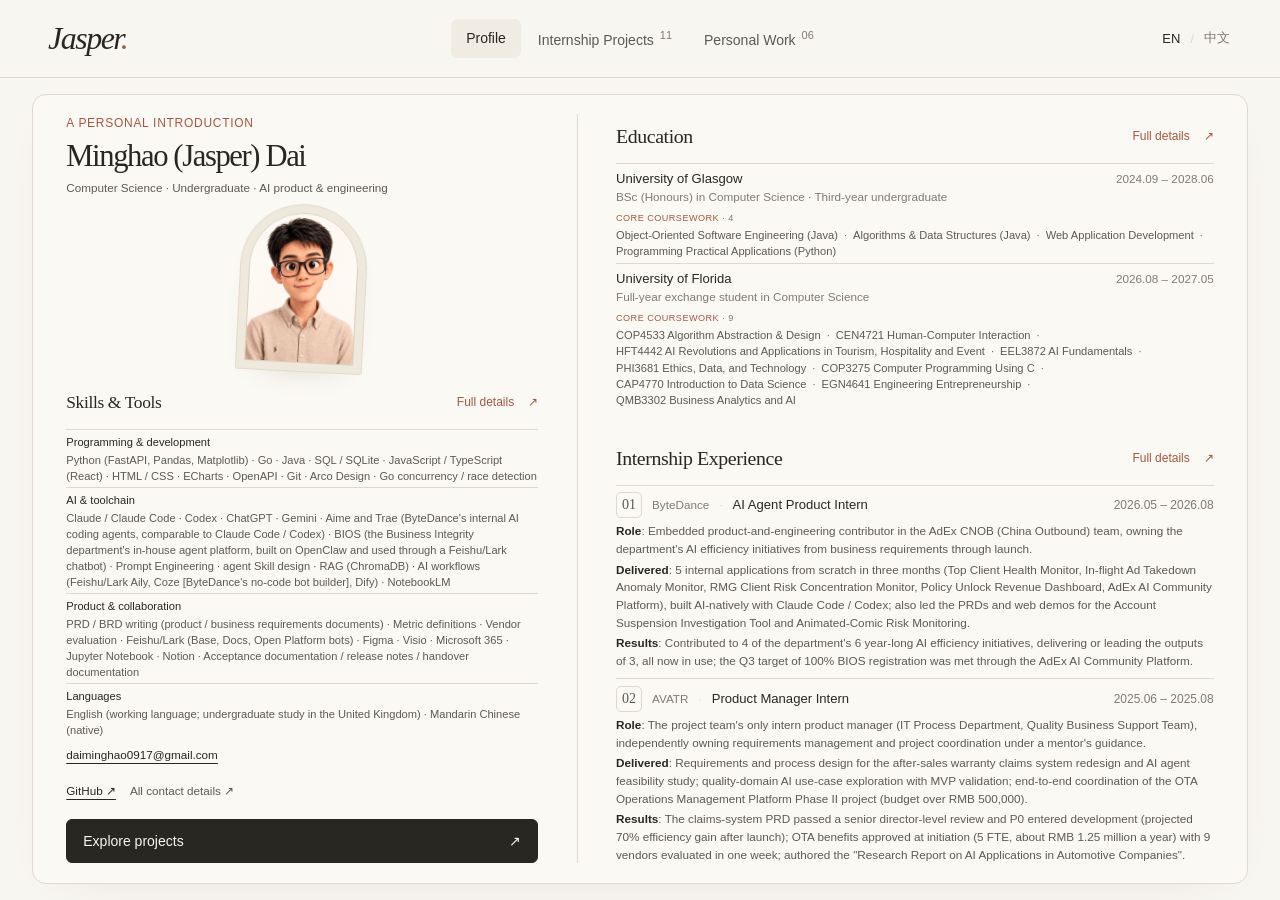
==== commit dda71b09: "Profile: remove the caption strip under the portrait Co-Authored-By: Claude Fable 5.2 <noreply@anthr" ====
--- a/resume/index.html
+++ b/resume/index.html
@@ -33,7 +33,7 @@
       <div class="profile-card">
         <aside class="profile-identity"><div class="identity-copy"><p class="eyebrow"><span class="" data-content-language="en" lang="en" >A personal introduction</span><span class="" data-content-language="zh" lang="zh-CN" >关于我的一些事</span></p><h1 class="identity-name" data-content-language="en" lang="en" data-source-field="meta.name">Minghao (Jasper) Dai</h1><h1 class="identity-name" data-content-language="zh" lang="zh-CN" data-source-field="meta.name">代明昊</h1><p class="identity-headline" data-content-language="en" lang="en" data-source-field="meta.headline">Computer Science · Undergraduate · AI product &amp; engineering</p><p class="identity-headline" data-content-language="zh" lang="zh-CN" data-source-field="meta.headline">计算机科学 · 本科 · AI 产品与研发</p></div><div class="portrait-composition" aria-label="Jasper portrait"><div class="portrait-mat" data-tilt>
       <div class="portrait-aperture"><img class="portrait-photo" src="assets/portrait/jasper-selected.jpg" width="900" height="1124" alt="Jasper — 3D illustrated portrait with black glasses and a beige shirt" fetchpriority="high"></div>
-      <div class="portrait-caption"><span class="" data-content-language="en" lang="en" >Jasper, illustrated.</span><span class="" data-content-language="zh" lang="zh-CN" >Jasper 的另一面。</span><span>FIG. 01</span></div></div></div>
+      </div></div>
           <section class="resume-section identity-skills" id="skills">
             <div class="section-heading"><div><h2 data-i18n="skills">Skills & Tools</h2></div><button type="button" class="text-link detail-link" data-profile-detail="skills"><span data-i18n="fullDetails">Full details</span> ↗</button></div>
             <div class="skills-grid" id="skills-slots"><div class="skill-category"><h3 class="" data-content-language="en" lang="en" >Programming &amp; development</h3><h3 class="" data-content-language="zh" lang="zh-CN" >编程与开发</h3><p class="skill-excerpt" data-content-language="en" lang="en" >Python (FastAPI, Pandas, Matplotlib) · Go · Java · SQL / SQLite · JavaScript / TypeScript (React) · HTML / CSS · ECharts · OpenAPI · Git · Arco Design · Go concurrency / race detection</p><p class="skill-excerpt" data-content-language="zh" lang="zh-CN" >Python（FastAPI, Pandas, Matplotlib）· Go · Java · SQL / SQLite · JavaScript / TypeScript（React）· HTML / CSS · ECharts · OpenAPI · Git · Arco Design · Go 并发 / race 检测</p></div><div class="skill-category"><h3 class="" data-content-language="en" lang="en" >AI &amp; toolchain</h3><h3 class="" data-content-language="zh" lang="zh-CN" >AI 与工具链</h3><p class="skill-excerpt" data-content-language="en" lang="en" >Claude / Claude Code · Codex · ChatGPT · Gemini · Aime and Trae (ByteDance&#x27;s internal AI coding agents, comparable to Claude Code / Codex) · BIOS (the Business Integrity department&#x27;s in-house agent platform, built on OpenClaw and used through a Feishu/Lark chatbot) · Prompt Engineering · agent Skill design · RAG (ChromaDB) · AI workflows (Feishu/Lark Aily, Coze [ByteDance&#x27;s no-code bot builder], Dify) · NotebookLM</p><p class="skill-excerpt" data-content-language="zh" lang="zh-CN" >Claude / Claude Code · Codex · ChatGPT · Gemini · Aime / Trae（字节内部 AI 编码 Agent，类似 Claude Code / Codex）· BIOS（商业安全部门基于 OpenClaw 自研的 Agent 平台，通过飞书机器人交互）· Prompt Engineering · Agent Skill 设计 · RAG（ChromaDB）· AI 工作流（飞书 Aily / Coze / Dify）· NotebookLM</p></div><div class="skill-category"><h3 class="" data-content-language="en" lang="en" >Product &amp; collaboration</h3><h3 class="" data-content-language="zh" lang="zh-CN" >产品与协作</h3><p class="skill-excerpt" data-content-language="en" lang="en" >PRD / BRD writing (product / business requirements documents) · Metric definitions · Vendor evaluation · Feishu/Lark (Base, Docs, Open Platform bots) · Figma · Visio · Microsoft 365 · Jupyter Notebook · Notion · Acceptance documentation / release notes / handover documentation</p><p class="skill-excerpt" data-content-language="zh" lang="zh-CN" >PRD / BRD 撰写 · 数据口径定义 · 供应商评审 · 飞书（多维表格 / 云文档 / 开放平台 Bot）· Figma · Visio · Microsoft 365 · Jupyter Notebook · Notion · 验收文档 / 发布说明 / 交接文档</p></div><div class="skill-category"><h3 class="" data-content-language="en" lang="en" >Languages</h3><h3 class="" data-content-language="zh" lang="zh-CN" >语言</h3><p class="skill-excerpt" data-content-language="en" lang="en" >English (working language; undergraduate study in the United Kingdom) · Mandarin Chinese (native)</p><p class="skill-excerpt" data-content-language="zh" lang="zh-CN" >英语（工作语言，英国本科在读）· 普通话（母语）</p></div></div>
--- a/resume/ui-demo/content.css
+++ b/resume/ui-demo/content.css
@@ -8,8 +8,9 @@
 button:disabled { opacity: .3; cursor: default; transform: none; }
 .identity-copy .identity-name { font-size: clamp(32px, 3.2vw, 46px); line-height: 1.08; max-width: 360px; margin: 12px 0; }
 .identity-copy .identity-headline { font-size: .875rem; line-height: 1.5; color: var(--body); margin: 0; max-width: 360px; }
-.profile-identity .portrait-mat { padding: 8px 8px 0; aspect-ratio: 4/5.3; }
-.profile-identity .portrait-aperture { display: block; overflow: hidden; border-radius: 150px 150px 3px 3px; background: #faf6ed; }
+/* The portrait has no caption strip: equal padding on all four sides, image fills the frame. */
+.profile-identity .portrait-mat { padding: 8px; aspect-ratio: 4/5.3; }
+.profile-identity .portrait-aperture { display: block; height: 100%; overflow: hidden; border-radius: 150px 150px 3px 3px; background: #faf6ed; }
 .portrait-photo { display: block; width: 100%; height: 100%; object-fit: cover; object-position: center 23%; }
 .portrait-caption { color: var(--body); }
 .contact-links { display: flex; flex-wrap: wrap; gap: 8px 16px; font-size: .8125rem; line-height: 1.4; align-items: center; }
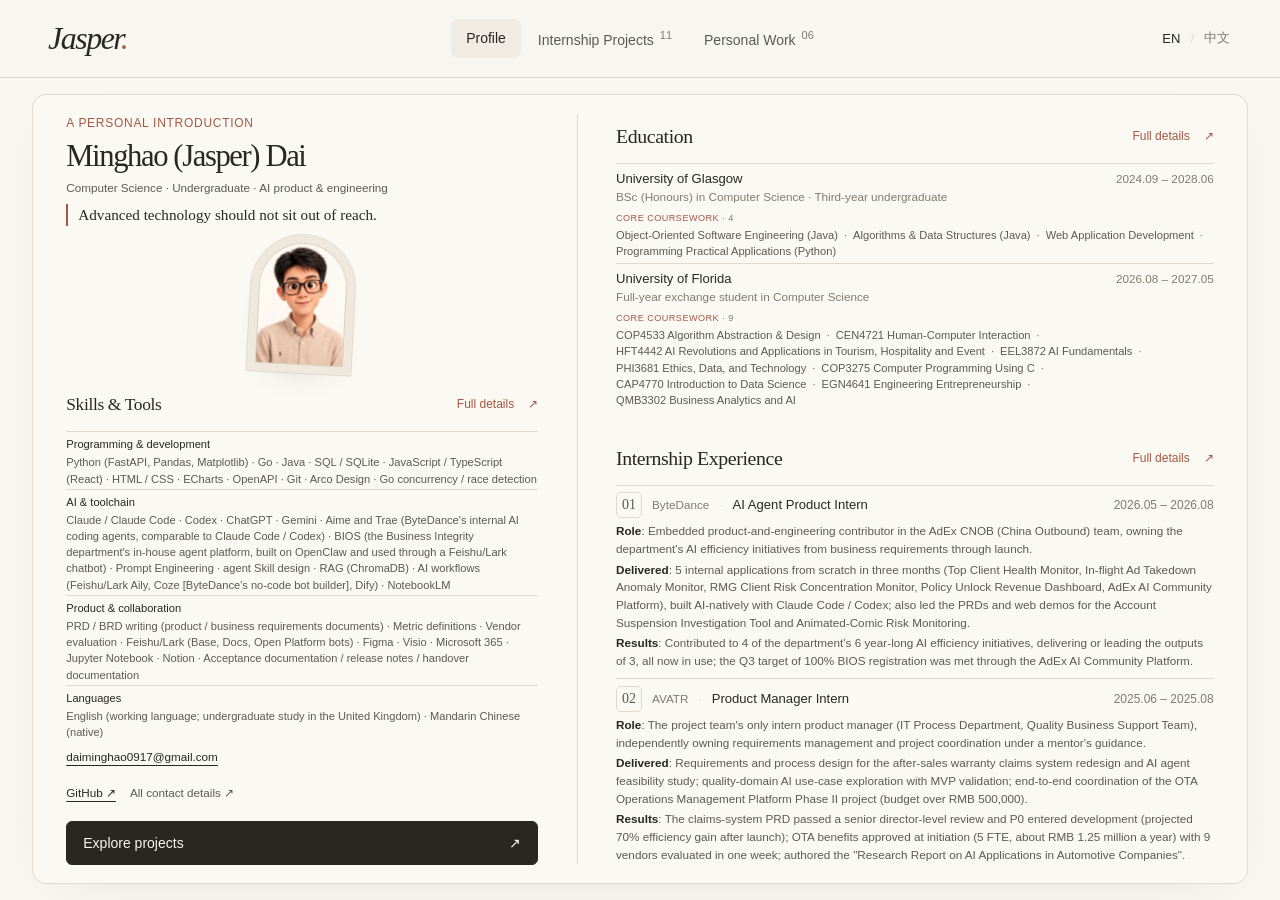
==== commit 9033ce1f: "Profile: add the motto line under the headline Co-Authored-By: Claude Fable 5.2 <noreply@anthropic.c" ====
--- a/resume/index.html
+++ b/resume/index.html
@@ -31,7 +31,7 @@
   <main id="main" class="main-shell" tabindex="-1">
     <section class="page-panel" id="page-profile" role="tabpanel" aria-labelledby="tab-profile">
       <div class="profile-card">
-        <aside class="profile-identity"><div class="identity-copy"><p class="eyebrow"><span class="" data-content-language="en" lang="en" >A personal introduction</span><span class="" data-content-language="zh" lang="zh-CN" >关于我的一些事</span></p><h1 class="identity-name" data-content-language="en" lang="en" data-source-field="meta.name">Minghao (Jasper) Dai</h1><h1 class="identity-name" data-content-language="zh" lang="zh-CN" data-source-field="meta.name">代明昊</h1><p class="identity-headline" data-content-language="en" lang="en" data-source-field="meta.headline">Computer Science · Undergraduate · AI product &amp; engineering</p><p class="identity-headline" data-content-language="zh" lang="zh-CN" data-source-field="meta.headline">计算机科学 · 本科 · AI 产品与研发</p></div><div class="portrait-composition" aria-label="Jasper portrait"><div class="portrait-mat" data-tilt>
+        <aside class="profile-identity"><div class="identity-copy"><p class="eyebrow"><span class="" data-content-language="en" lang="en" >A personal introduction</span><span class="" data-content-language="zh" lang="zh-CN" >关于我的一些事</span></p><h1 class="identity-name" data-content-language="en" lang="en" data-source-field="meta.name">Minghao (Jasper) Dai</h1><h1 class="identity-name" data-content-language="zh" lang="zh-CN" data-source-field="meta.name">代明昊</h1><p class="identity-headline" data-content-language="en" lang="en" data-source-field="meta.headline">Computer Science · Undergraduate · AI product &amp; engineering</p><p class="identity-headline" data-content-language="zh" lang="zh-CN" data-source-field="meta.headline">计算机科学 · 本科 · AI 产品与研发</p><p class="identity-motto" data-content-language="en" lang="en" data-source-field="meta.motto">Advanced technology should not sit out of reach.</p><p class="identity-motto" data-content-language="zh" lang="zh-CN" data-source-field="meta.motto">先进技术不应该是高高在上的。</p></div><div class="portrait-composition" aria-label="Jasper portrait"><div class="portrait-mat" data-tilt>
       <div class="portrait-aperture"><img class="portrait-photo" src="assets/portrait/jasper-selected.jpg" width="900" height="1124" alt="Jasper — 3D illustrated portrait with black glasses and a beige shirt" fetchpriority="high"></div>
       </div></div>
           <section class="resume-section identity-skills" id="skills">
--- a/resume/ui-demo/content.css
+++ b/resume/ui-demo/content.css
@@ -8,6 +8,7 @@
 button:disabled { opacity: .3; cursor: default; transform: none; }
 .identity-copy .identity-name { font-size: clamp(32px, 3.2vw, 46px); line-height: 1.08; max-width: 360px; margin: 12px 0; }
 .identity-copy .identity-headline { font-size: .875rem; line-height: 1.5; color: var(--body); margin: 0; max-width: 360px; }
+.identity-copy .identity-motto { font-family: var(--serif); font-size: .95rem; line-height: 1.45; color: var(--ink); margin: 8px 0 0; padding-left: 10px; border-left: 2px solid var(--accent); max-width: 360px; }
 /* The portrait has no caption strip: equal padding on all four sides, image fills the frame. */
 .profile-identity .portrait-mat { padding: 8px; aspect-ratio: 4/5.3; }
 .profile-identity .portrait-aperture { display: block; height: 100%; overflow: hidden; border-radius: 150px 150px 3px 3px; background: #faf6ed; }
